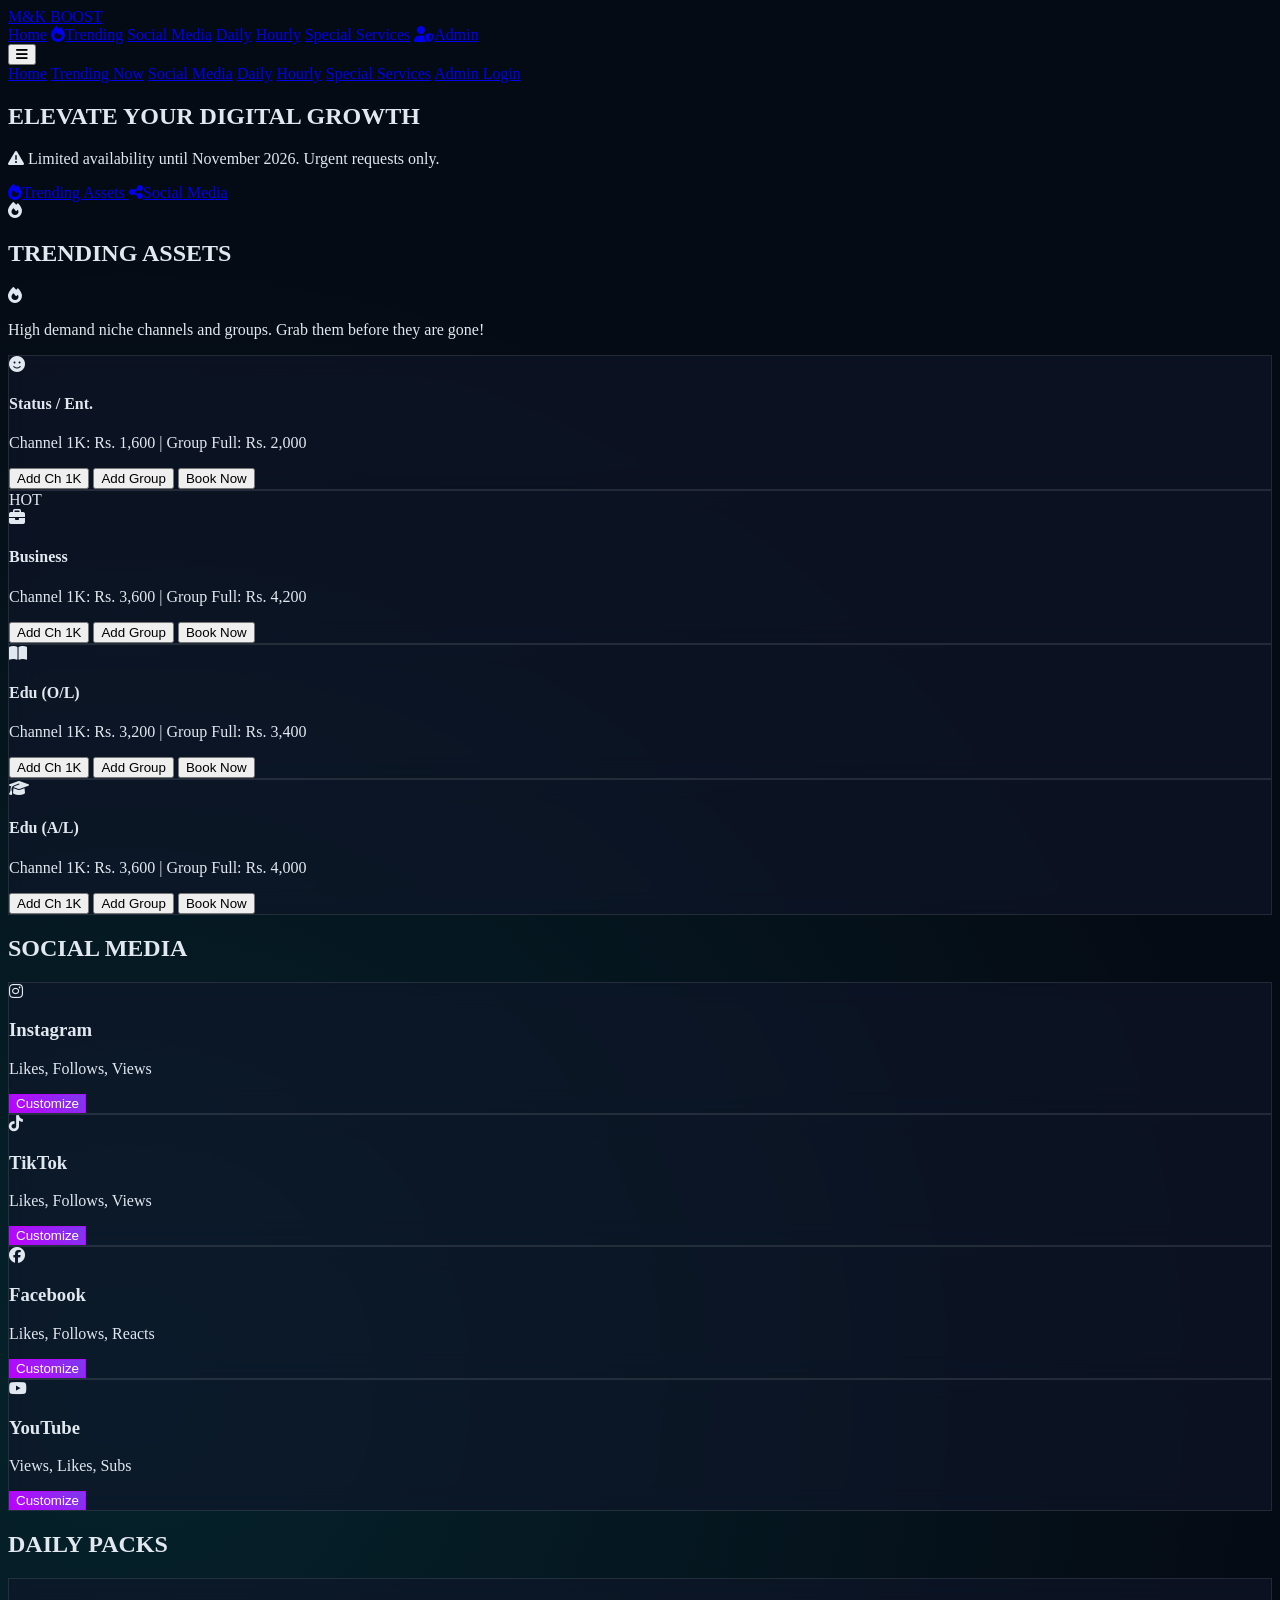
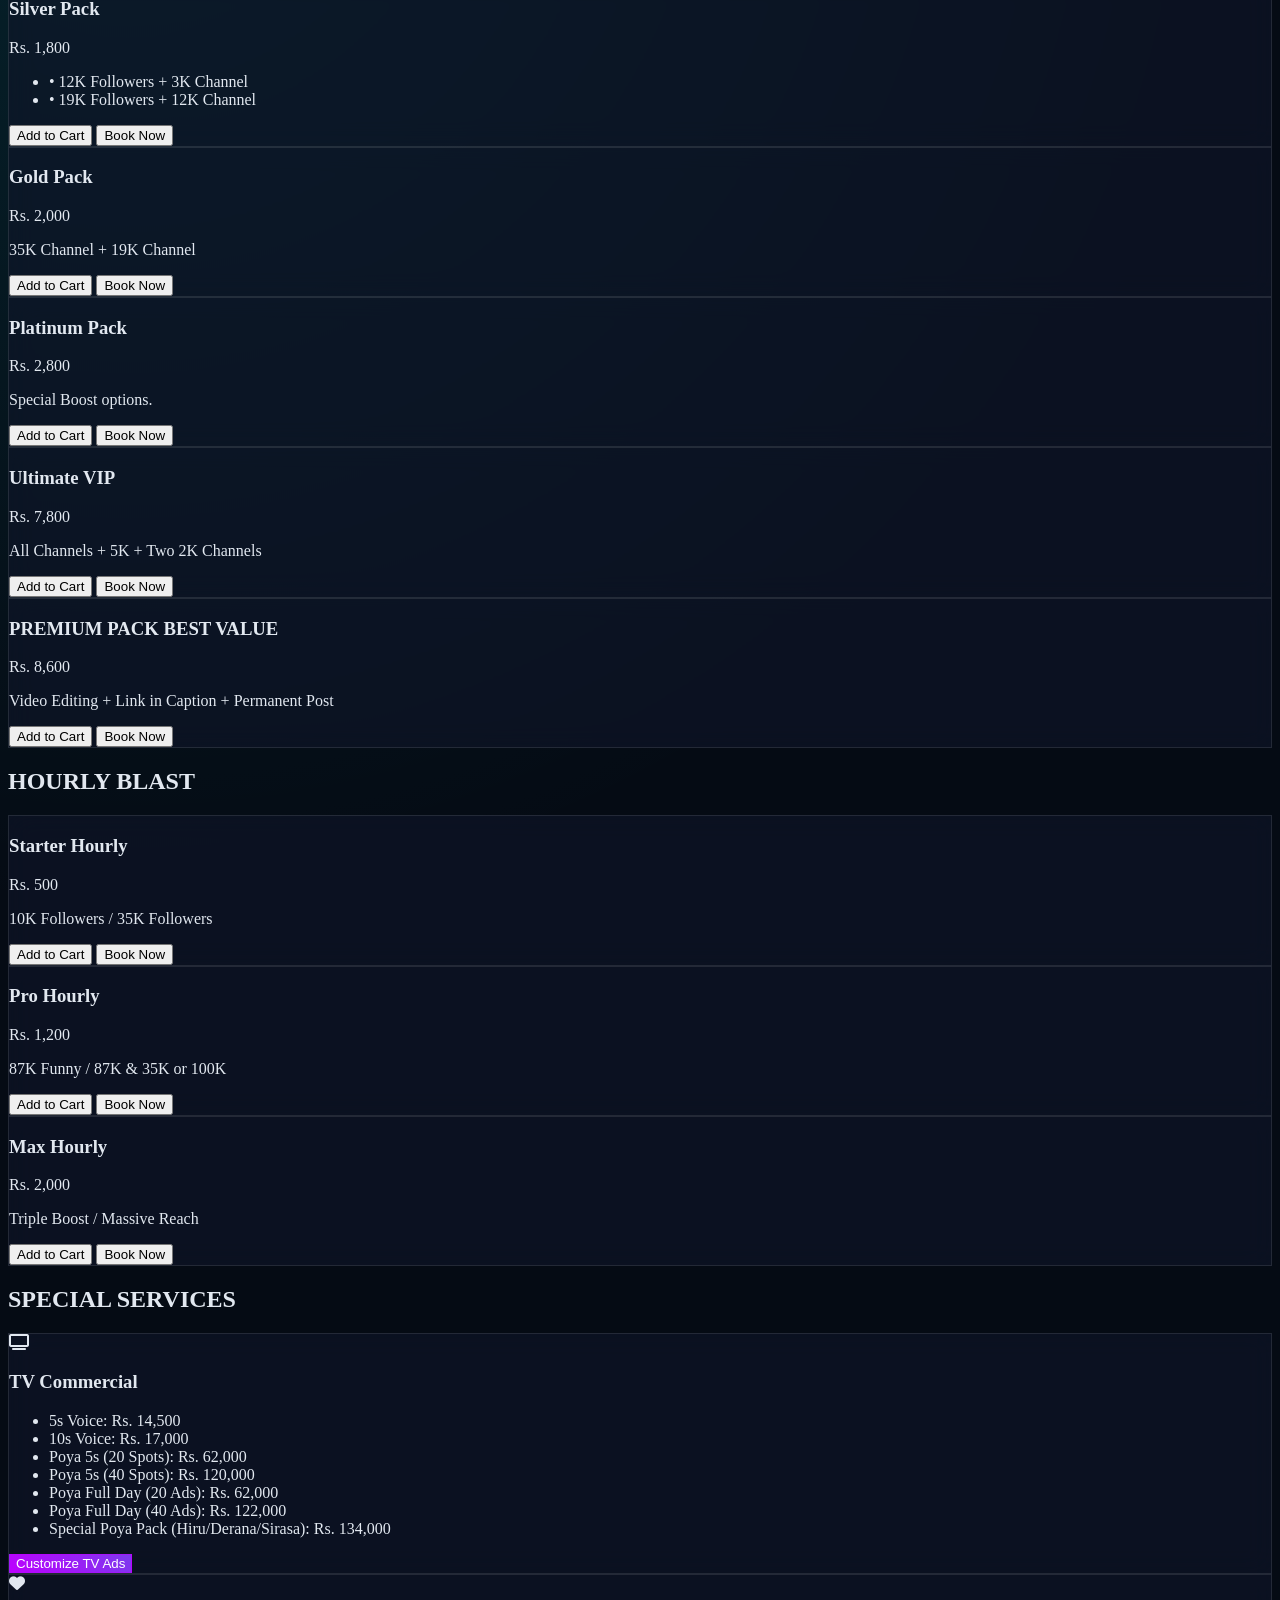
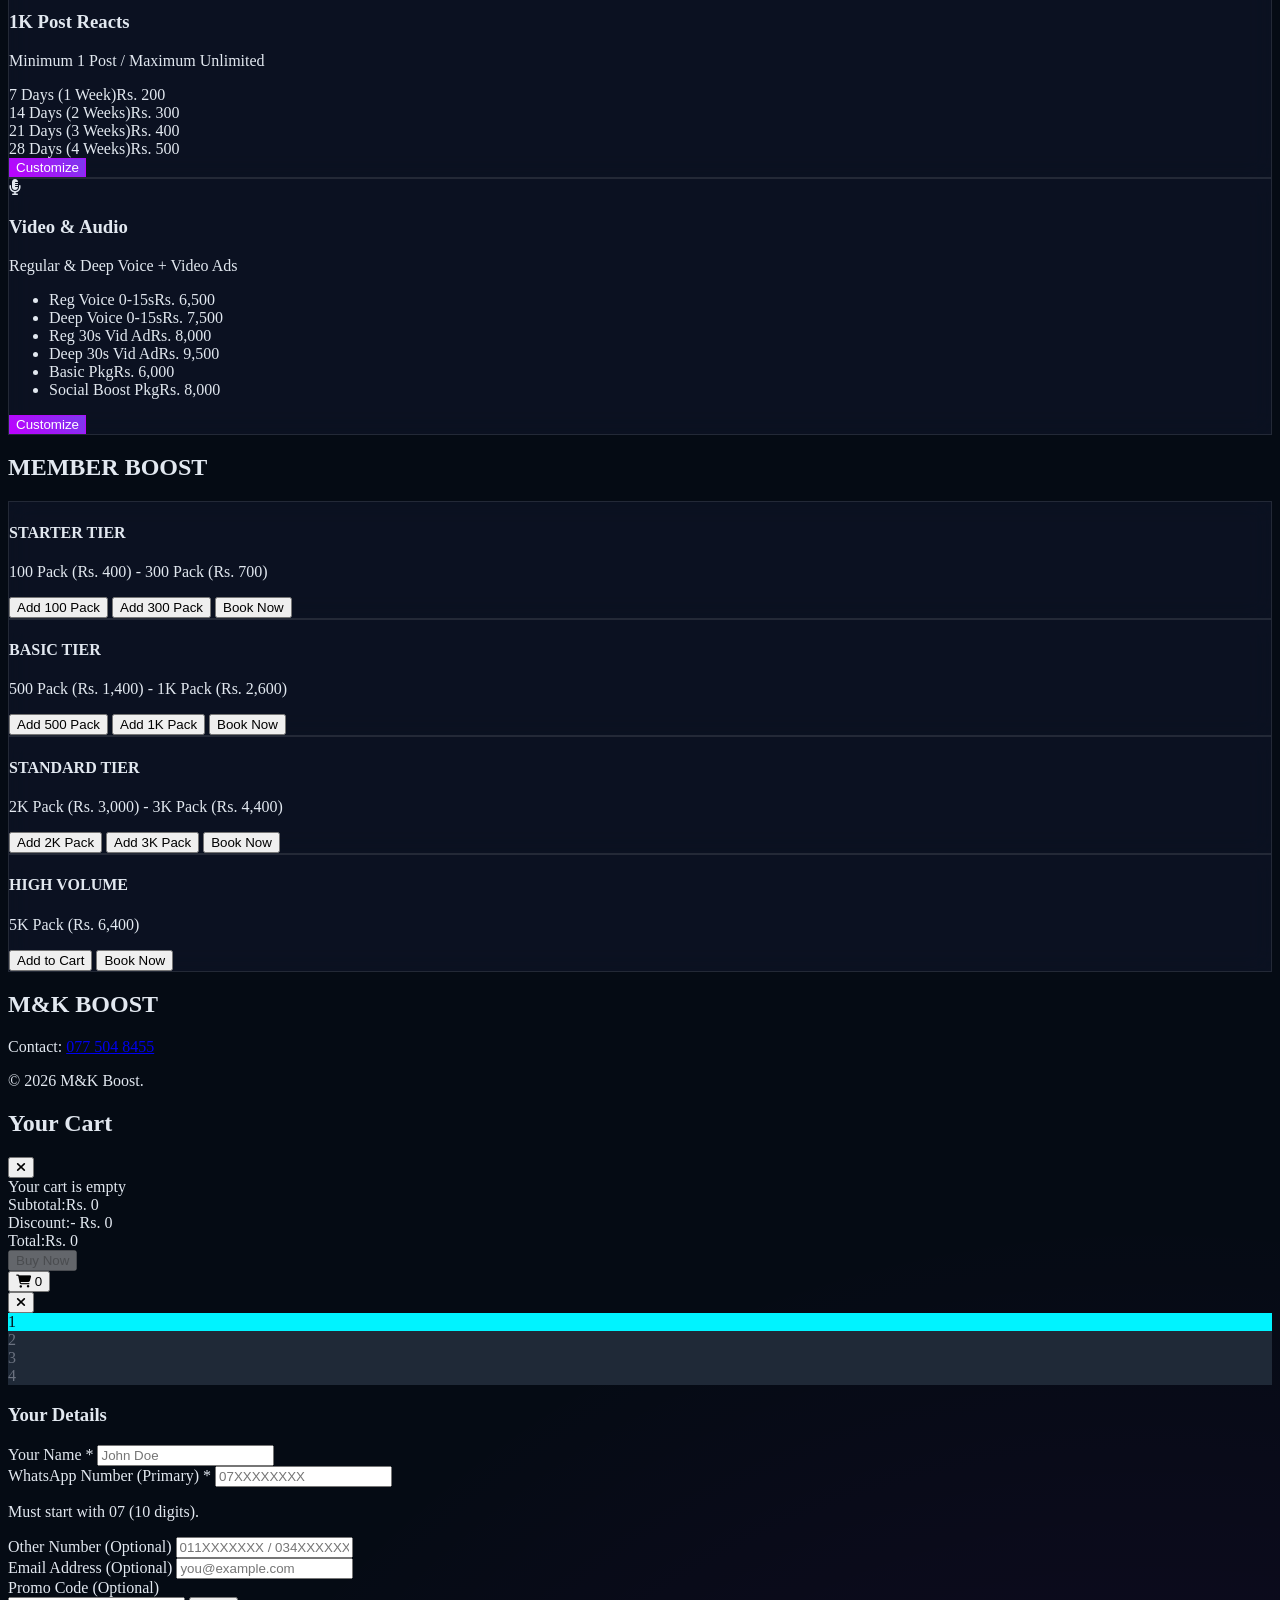
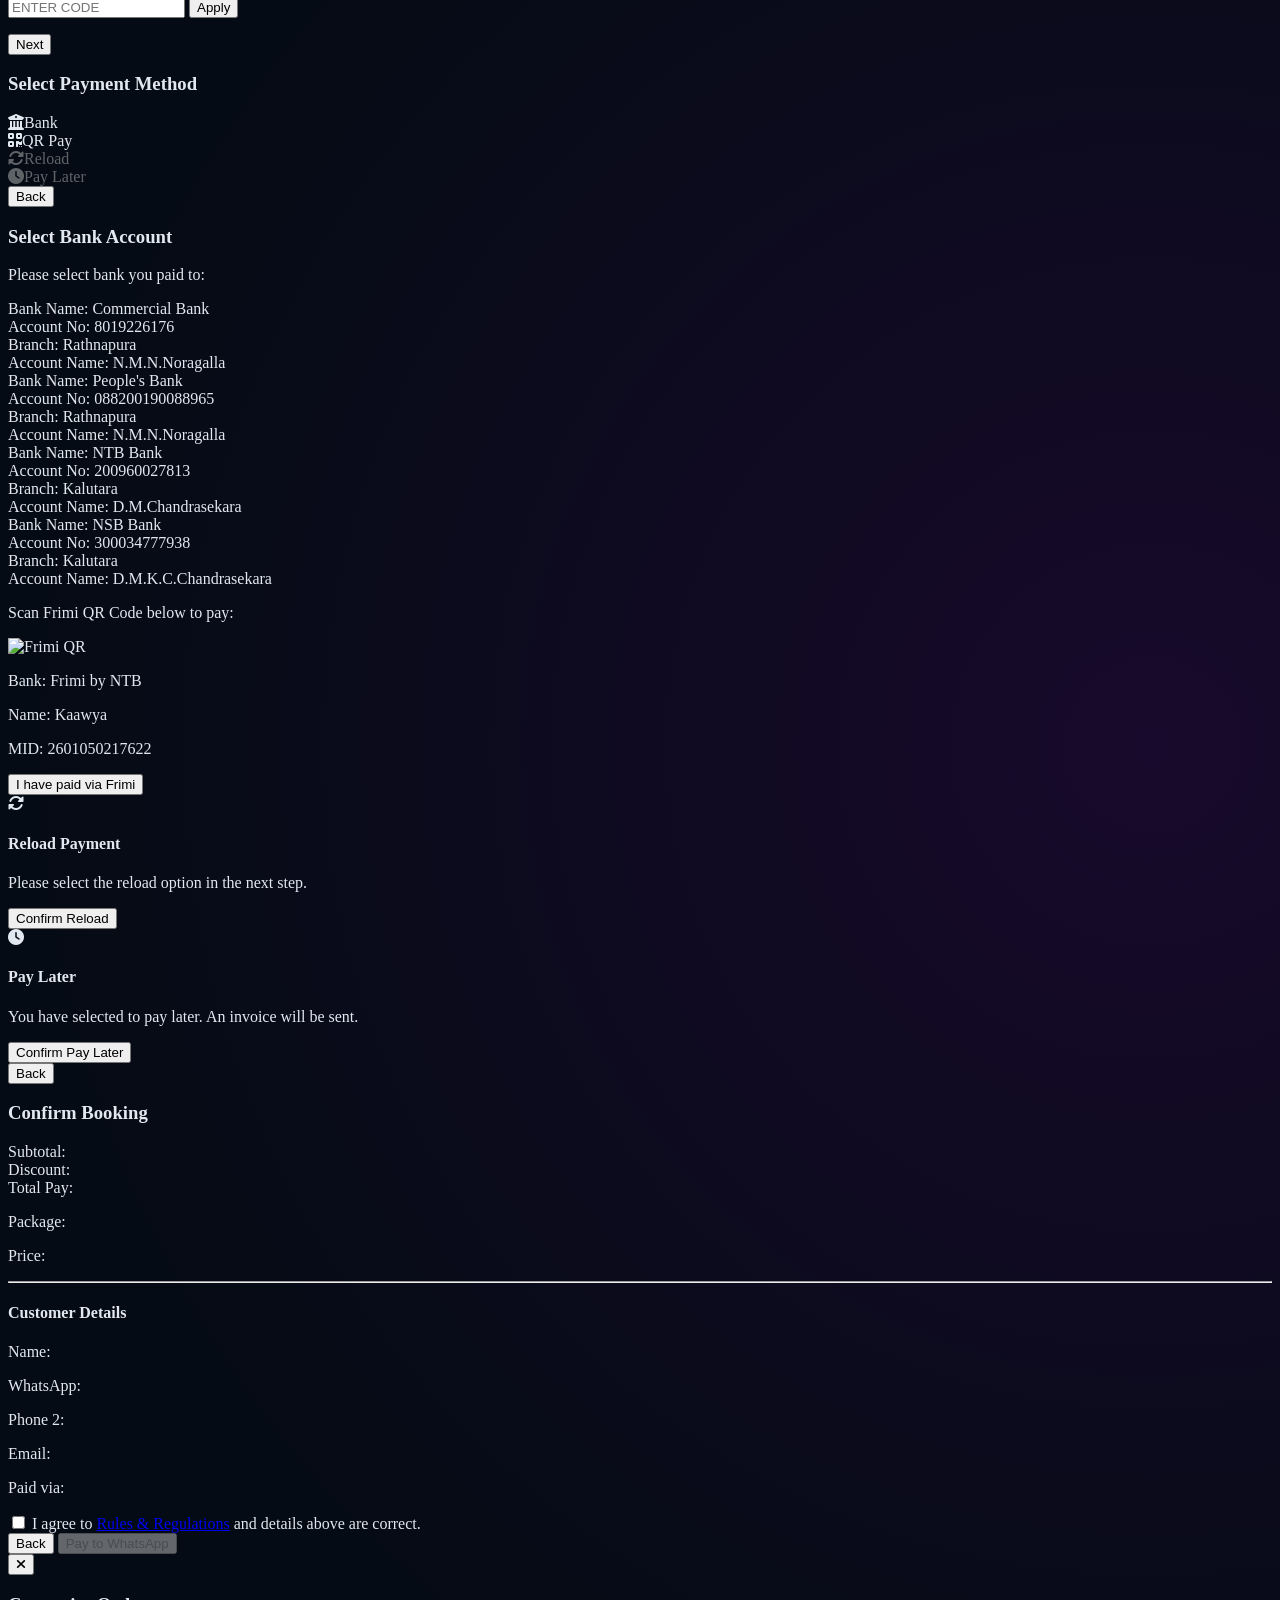
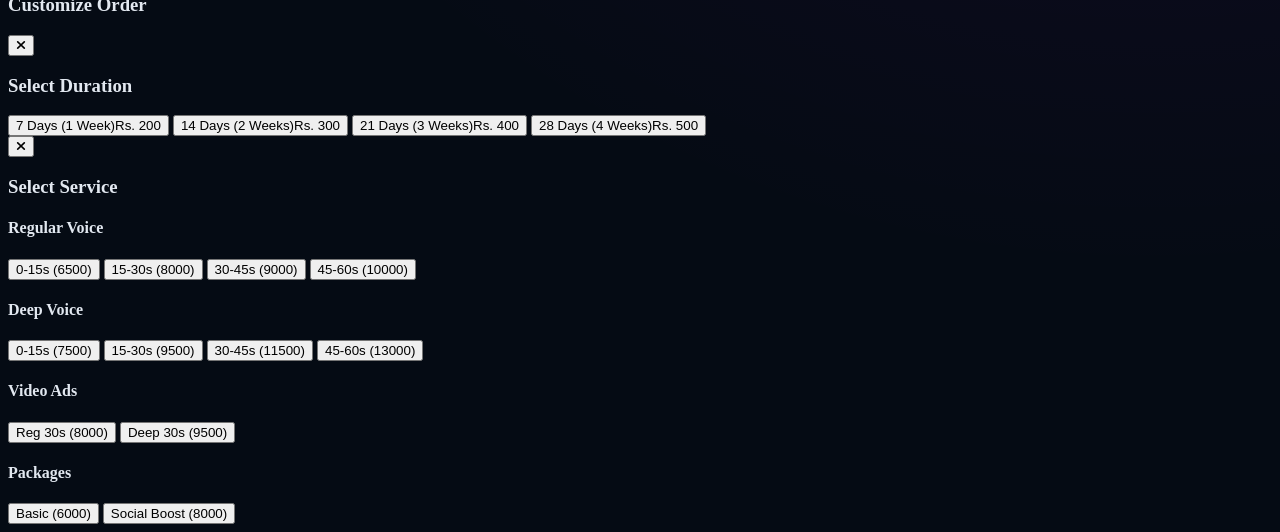
==== index.html @ 4dfb5ca2 "Update index.html" ====
<!DOCTYPE html>
<html lang="en" class="scroll-smooth">
<head>
    <meta charset="UTF-8">
    <meta name="viewport" content="width=device-width, initial-scale=1.0">
    <title>M&K Boost | Premium Social Media Promotion</title>
    
    <!-- Google Fonts -->
    <link rel="preconnect" href="https://fonts.googleapis.com">
    <link rel="preconnect" href="https://fonts.gstatic.com" crossorigin>
    <link href="https://fonts.googleapis.com/css2?family=Inter:wght@300;400;600;700&family=Orbitron:wght@500;700;900&display=swap" rel="stylesheet">
    
    <!-- FontAwesome -->
    <link rel="stylesheet" href="https://cdnjs.cloudflare.com/ajax/libs/font-awesome/6.4.0/css/all.min.css">

    <!-- Tailwind CSS -->
    <script src="https://cdn.tailwindcss.com"></script>
    
    <!-- Tailwind Config -->
    <script>
        tailwind.config = {
            theme: {
                extend: {
                    colors: {
                        cyber: {
                            dark: '#050b14',    
                            card: '#0f172a',    
                            blue: '#00f3ff',    
                            gold: '#ffd700',    
                            purple: '#bd00ff'   
                        }
                    },
                    fontFamily: {
                        sans: ['Inter', 'sans-serif'],
                        display: ['Orbitron', 'sans-serif'],
                    },
                    boxShadow: {
                        'neon-blue': '0 0 10px rgba(0, 243, 255, 0.5), 0 0 20px rgba(0, 243, 255, 0.3)',
                        'neon-gold': '0 0 10px rgba(255, 215, 0, 0.5), 0 0 20px rgba(255, 215, 0, 0.3)',
                    },
                }
            }
        }
    </script>

    <style>
        body {
            background-color: #050b14;
            background-image: radial-gradient(circle at 10% 20%, rgba(0, 243, 255, 0.1) 0%, transparent 20%),
                              radial-gradient(circle at 90% 80%, rgba(189, 0, 255, 0.1) 0%, transparent 20%);
            color: #e2e8f0;
        }
        .glass-card {
            background: rgba(15, 23, 42, 0.6);
            backdrop-filter: blur(12px);
            border: 1px solid rgba(255, 255, 255, 0.1);
            transition: all 0.3s ease;
        }
        .glass-card:hover {
            border-color: #00f3ff;
            box-shadow: 0 0 20px rgba(0, 243, 255, 0.2);
            transform: translateY(-5px);
        }
        
        /* Cart Sidebar Transition */
        .cart-sidebar {
            transition: transform 0.3s ease-in-out;
        }

        /* Payment Selection */
        .payment-method {
            transition: all 0.2s;
        }
        .payment-method.disabled {
            opacity: 0.4;
            cursor: not-allowed;
            filter: grayscale(1);
        }
        .payment-method.selected {
            border-color: #00f3ff;
            background-color: rgba(0, 243, 255, 0.1);
            box-shadow: 0 0 10px rgba(0, 243, 255, 0.3);
        }

        /* Bank Selection Card */
        .bank-card {
            transition: all 0.2s;
            cursor: pointer;
        }
        .bank-card:hover {
            transform: translateY(-2px);
            border-color: rgba(0, 243, 255, 0.5);
        }
        .bank-card.selected {
            border-color: #00f3ff !important;
            background-color: rgba(0, 243, 255, 0.1);
            box-shadow: 0 0 15px rgba(0, 243, 255, 0.2);
            transform: scale(1.02);
        }

        /* Toast Notification */
        #toast {
            visibility: hidden;
            min-width: 250px;
            color: white;
            text-align: center;
            border-radius: 8px;
            padding: 16px;
            position: fixed;
            z-index: 100;
            bottom: 30px;
            left: 50%;
            transform: translateX(-50%);
            box-shadow: 0 4px 12px rgba(0,0,0,0.5);
            opacity: 0;
            transition: opacity 0.3s, bottom 0.3s;
            background-color: #10B981; /* Default Green */
        }
        #toast.error {
            background-color: #EF4444; /* Red */
        }
        #toast.show {
            visibility: visible;
            opacity: 1;
            bottom: 50px;
        }

        /* Step Indicators */
        .step-active { 
            background-color: #00f3ff !important; 
            color: #050b14 !important; 
            border-color: #00f3ff !important;
        }
        .step-inactive { 
            background-color: #1f2937 !important; 
            color: #6b7280 !important; 
            border-color: #374151 !important;
            pointer-events: none; 
        }
        .step-completed { 
            background-color: #10B981 !important; 
            color: white !important; 
            border-color: #10B981 !important;
        }

        /* Custom Scrollbar for Modal */
        .modal-scroll-area::-webkit-scrollbar {
            width: 6px;
        }
        .modal-scroll-area::-webkit-scrollbar-track {
            background: #0f172a; 
        }
        .modal-scroll-area::-webkit-scrollbar-thumb {
            background: #00f3ff; 
            border-radius: 3px;
        }

        /* Customize Buttons */
        .btn-custom {
            background: linear-gradient(45deg, #bd00ff, #7c3aed);
            color: white;
            border: 1px solid rgba(189, 0, 255, 0.5);
        }
        .btn-custom:hover {
            background: linear-gradient(45deg, #d946ef, #8b5cf6);
            box-shadow: 0 0 15px rgba(189, 0, 255, 0.4);
        }

        /* Option Selection within Modals */
        .select-option-btn {
            transition: all 0.2s;
            border: 1px solid #374151;
        }
        .select-option-btn.selected {
            background-color: rgba(0, 243, 255, 0.1);
            border-color: #00f3ff;
            color: #00f3ff;
        }
    </style>
</head>
<body class="antialiased overflow-x-hidden">

    <!-- Navigation -->
    <nav class="fixed w-full z-40 bg-cyber-dark/90 backdrop-blur-md border-b border-white/10">
        <div class="max-w-7xl mx-auto px-4 sm:px-6 lg:px-8">
            <div class="flex items-center justify-between h-20">
                <div class="flex-shrink-0">
                    <a href="#" class="font-display font-bold text-2xl tracking-wider text-white">
                        M&K <span class="text-cyber-blue">BOOST</span>
                    </a>
                </div>
                <div class="hidden md:block">
                    <div class="ml-10 flex items-baseline space-x-8">
                        <a href="#home" class="text-gray-300 hover:text-cyber-blue px-3 py-2">Home</a>
                        <a href="#trending" class="text-cyber-gold hover:text-white px-3 py-2 font-bold"><i class="fas fa-fire mr-1"></i>Trending</a>
                        <a href="#social-media" class="text-gray-300 hover:text-cyber-blue px-3 py-2">Social Media</a>
                        <a href="#daily" class="text-gray-300 hover:text-cyber-blue px-3 py-2">Daily</a>
                        <a href="#hourly" class="text-gray-300 hover:text-cyber-blue px-3 py-2">Hourly</a>
                        <a href="#special" class="text-gray-300 hover:text-cyber-blue px-3 py-2">Special Services</a>
                        
                        <!-- Admin Link -->
                        <a href="admin.html" class="bg-gray-700 text-white px-4 py-2 rounded-md font-bold hover:bg-gray-600 transition-all"><i class="fas fa-user-shield mr-2"></i>Admin</a>
                    </div>
                </div>
                <div class="-mr-2 flex md:hidden">
                    <button id="mobile-menu-btn" class="text-gray-400 hover:text-white p-2">
                        <i class="fas fa-bars text-xl"></i>
                    </button>
                </div>
            </div>
        </div>
        <!-- Mobile Menu -->
        <div id="mobile-menu" class="hidden md:hidden bg-cyber-card border-b border-gray-700 p-4">
            <a href="#home" class="block py-2 text-gray-300">Home</a>
            <a href="#trending" class="block py-2 text-cyber-gold font-bold">Trending Now</a>
            <a href="#social-media" class="block py-2 text-gray-300">Social Media</a>
            <a href="#daily" class="block py-2 text-gray-300">Daily</a>
            <a href="#hourly" class="block py-2 text-gray-300">Hourly</a>
            <a href="#special" class="block py-2 text-gray-300">Special Services</a>
            <a href="admin.html" class="block py-2 text-white font-bold">Admin Login</a>
        </div>
    </nav>

    <!-- Hero Section -->
    <section id="home" class="relative pt-32 pb-20 lg:pt-48 lg:pb-32 text-center">
        <div class="max-w-4xl mx-auto px-4">
            <h1 class="text-5xl md:text-7xl font-display font-black text-white mb-6">
                ELEVATE YOUR <span class="text-gradient">DIGITAL GROWTH</span>
            </h1>
            <div class="bg-red-900/20 border-l-4 border-red-500 p-4 rounded-r-lg mb-10 text-left max-w-2xl mx-auto">
                <p class="text-red-300 font-medium">
                    <i class="fas fa-exclamation-triangle mr-2"></i>
                    Limited availability until November 2026. Urgent requests only.
                </p>
            </div>
            <div class="flex flex-col sm:flex-row justify-center gap-4">
                <a href="#trending" class="inline-block px-8 py-4 bg-cyber-gold text-cyber-dark font-bold rounded-lg hover:bg-white transition-all shadow-neon-gold">
                    <i class="fas fa-fire mr-2"></i>Trending Assets
                </a>
                <a href="#social-media" class="inline-block px-8 py-4 bg-purple-600 text-white font-bold rounded-lg hover:bg-purple-500 transition-all shadow-lg shadow-purple-500/40">
                    <i class="fas fa-share-alt mr-2"></i>Social Media
                </a>
            </div>
        </div>
    </section>

    <!-- TRENDING: NICHE ASSETS -->
    <section id="trending" class="py-20 bg-gradient-to-b from-cyber-dark to-[#0a101f] border-y border-cyber-gold/20">
        <div class="max-w-7xl mx-auto px-4">
            <div class="flex items-center justify-center gap-3 mb-10">
                <i class="fas fa-fire text-cyber-gold text-3xl animate-pulse"></i>
                <h2 class="text-4xl font-display font-bold text-center text-white">TRENDING <span class="text-cyber-gold">ASSETS</span></h2>
                <i class="fas fa-fire text-cyber-gold text-3xl animate-pulse"></i>
            </div>
            <p class="text-center text-gray-400 mb-12 max-w-2xl mx-auto">High demand niche channels and groups. Grab them before they are gone!</p>
            
            <div class="grid grid-cols-1 md:grid-cols-2 lg:grid-cols-4 gap-6">
                <!-- Status -->
                <div class="glass-card p-6 rounded-xl border-t-2 border-pink-500">
                    <div class="flex items-center gap-3 mb-4"><i class="fas fa-smile text-pink-500 text-xl"></i> <h4 class="font-bold text-white">Status / Ent.</h4></div>
                    <p class="text-xs text-gray-400 mb-4">Channel 1K: Rs. 1,600 | Group Full: Rs. 2,000</p>
                    <div class="flex flex-col gap-2">
                        <button onclick="addToCart('Niche Asset: Status Ch 1K', 1600)" class="py-2 border border-gray-600 rounded text-xs hover:bg-white/5 transition">Add Ch 1K</button>
                        <button onclick="addToCart('Niche Asset: Status Group', 2000)" class="py-2 border border-gray-600 rounded text-xs hover:bg-white/5 transition">Add Group</button>
                        <button onclick="openSingleBooking('Niche Asset: Status/Ent', 3600)" class="py-2 bg-pink-600 text-white text-xs font-bold rounded hover:bg-pink-500 transition shadow-lg shadow-pink-500/20">Book Now</button>
                    </div>
                </div>
                <!-- Business -->
                <div class="glass-card p-6 rounded-xl border-t-2 border-cyber-gold relative overflow-hidden">
                    <div class="absolute top-0 right-0 bg-cyber-gold text-cyber-dark text-[10px] font-bold px-2 py-1 rounded-bl">HOT</div>
                    <div class="flex items-center gap-3 mb-4"><i class="fas fa-briefcase text-cyber-gold text-xl"></i> <h4 class="font-bold text-white">Business</h4></div>
                    <p class="text-xs text-gray-400 mb-4">Channel 1K: Rs. 3,600 | Group Full: Rs. 4,200</p>
                    <div class="flex flex-col gap-2">
                        <button onclick="addToCart('Niche Asset: Biz Ch 1K', 3600)" class="py-2 border border-gray-600 rounded text-xs hover:bg-white/5 transition">Add Ch 1K</button>
                        <button onclick="addToCart('Niche Asset: Biz Group', 4200)" class="py-2 border border-gray-600 rounded text-xs hover:bg-white/5 transition">Add Group</button>
                        <button onclick="openSingleBooking('Niche Asset: Business', 8000)" class="py-2 bg-cyber-gold text-cyber-dark text-xs font-bold rounded hover:bg-white transition shadow-neon-gold">Book Now</button>
                    </div>
                </div>
                <!-- Education O/L -->
                <div class="glass-card p-6 rounded-xl border-t-2 border-blue-500">
                    <div class="flex items-center gap-3 mb-4"><i class="fas fa-book-open text-blue-500 text-xl"></i> <h4 class="font-bold text-white">Edu (O/L)</h4></div>
                    <p class="text-xs text-gray-400 mb-4">Channel 1K: Rs. 3,200 | Group Full: Rs. 3,400</p>
                    <div class="flex flex-col gap-2">
                        <button onclick="addToCart('Niche Asset: Edu O/L Ch', 3200)" class="py-2 border border-gray-600 rounded text-xs hover:bg-white/5 transition">Add Ch 1K</button>
                        <button onclick="addToCart('Niche Asset: Edu O/L Grp', 3400)" class="py-2 border border-gray-600 rounded text-xs hover:bg-white/5 transition">Add Group</button>
                        <button onclick="openSingleBooking('Niche Asset: Edu O/L', 6800)" class="py-2 bg-blue-600 text-white text-xs font-bold rounded hover:bg-blue-500 transition shadow-lg shadow-blue-500/20">Book Now</button>
                    </div>
                </div>
                 <!-- Education A/L -->
                 <div class="glass-card p-6 rounded-xl border-t-2 border-indigo-500">
                    <div class="flex items-center gap-3 mb-4"><i class="fas fa-graduation-cap text-indigo-500 text-xl"></i> <h4 class="font-bold text-white">Edu (A/L)</h4></div>
                    <p class="text-xs text-gray-400 mb-4">Channel 1K: Rs. 3,600 | Group Full: Rs. 4,000</p>
                    <div class="flex flex-col gap-2">
                        <button onclick="addToCart('Niche Asset: Edu A/L Ch', 3600)" class="py-2 border border-gray-600 rounded text-xs hover:bg-white/5 transition">Add Ch 1K</button>
                        <button onclick="addToCart('Niche Asset: Edu A/L Grp', 4000)" class="py-2 border border-gray-600 rounded text-xs hover:bg-white/5 transition">Add Group</button>
                        <button onclick="openSingleBooking('Niche Asset: Edu A/L', 7800)" class="py-2 bg-indigo-600 text-white text-xs font-bold rounded hover:bg-indigo-500 transition shadow-lg shadow-indigo-500/20">Book Now</button>
                    </div>
                </div>
            </div>
        </div>
    </section>

    <!-- SOCIAL MEDIA PACKAGES -->
    <section id="social-media" class="py-20 bg-cyber-dark border-t border-gray-800">
        <div class="max-w-7xl mx-auto px-4">
            <h2 class="text-4xl font-display font-bold text-center mb-12"><span class="text-cyber-blue">SOCIAL</span> MEDIA</h2>
            
            <div class="grid grid-cols-1 md:grid-cols-2 lg:grid-cols-4 gap-6">
                <!-- Instagram -->
                <div class="glass-card p-6 rounded-xl border-t-2 border-pink-600 flex flex-col items-center">
                    <i class="fab fa-instagram text-4xl text-pink-500 mb-4"></i>
                    <h3 class="text-xl font-bold text-white mb-2">Instagram</h3>
                    <p class="text-gray-400 text-sm text-center mb-6">Likes, Follows, Views</p>
                    <button onclick="openSocialModal('instagram')" class="btn-custom w-full py-3 rounded font-bold transition shadow-lg">Customize</button>
                </div>

                <!-- TikTok -->
                <div class="glass-card p-6 rounded-xl border-t-2 border-white flex flex-col items-center">
                    <i class="fab fa-tiktok text-4xl text-white mb-4"></i>
                    <h3 class="text-xl font-bold text-white mb-2">TikTok</h3>
                    <p class="text-gray-400 text-sm text-center mb-6">Likes, Follows, Views</p>
                    <button onclick="openSocialModal('tiktok')" class="btn-custom w-full py-3 rounded font-bold transition shadow-lg">Customize</button>
                </div>

                <!-- Facebook -->
                <div class="glass-card p-6 rounded-xl border-t-2 border-blue-600 flex flex-col items-center">
                    <i class="fab fa-facebook text-4xl text-blue-600 mb-4"></i>
                    <h3 class="text-xl font-bold text-white mb-2">Facebook</h3>
                    <p class="text-gray-400 text-sm text-center mb-6">Likes, Follows, Reacts</p>
                    <button onclick="openSocialModal('facebook')" class="btn-custom w-full py-3 rounded font-bold transition shadow-lg">Customize</button>
                </div>

                <!-- YouTube -->
                <div class="glass-card p-6 rounded-xl border-t-2 border-red-600 flex flex-col items-center">
                    <i class="fab fa-youtube text-4xl text-red-600 mb-4"></i>
                    <h3 class="text-xl font-bold text-white mb-2">YouTube</h3>
                    <p class="text-gray-400 text-sm text-center mb-6">Views, Likes, Subs</p>
                    <button onclick="openSocialModal('youtube')" class="btn-custom w-full py-3 rounded font-bold transition shadow-lg">Customize</button>
                </div>
            </div>
        </div>
    </section>

    <!-- SECTION A: DAILY PROMO PACKS -->
    <section id="daily" class="py-20 bg-gradient-to-b from-cyber-dark to-[#0a101f]">
        <div class="max-w-7xl mx-auto px-4">
            <h2 class="text-4xl font-display font-bold text-center mb-12"><span class="text-cyber-blue">DAILY</span> PACKS</h2>
            <div class="grid grid-cols-1 md:grid-cols-2 lg:grid-cols-3 gap-8">
                <!-- Silver -->
                <div class="glass-card p-8 rounded-xl">
                    <h3 class="text-xl font-bold text-gray-300">Silver Pack</h3>
                    <p class="text-gray-500 mb-6">Rs. 1,800 </p>
                    <ul class="text-sm text-gray-400 mb-8 space-y-2">
                        <li>• 12K Followers + 3K Channel </li>
                        <li>• 19K Followers + 12K Channel </li>
                    </ul>
                    <div class="flex gap-3">
                        <button onclick="addToCart('Silver Pack (34K)', 1800)" class="flex-1 py-3 border border-gray-600 text-gray-300 rounded hover:bg-white/5 transition">Add to Cart</button>
                        <button onclick="openSingleBooking('Silver Pack', 1800)" class="flex-1 py-3 bg-cyber-blue text-cyber-dark font-bold rounded hover:bg-white transition shadow-neon-blue">Book Now</button>
                    </div>
                </div>
                <!-- Gold -->
                <div class="glass-card p-8 rounded-xl border-t-4 border-cyber-gold relative">
                    <h3 class="text-xl font-bold text-cyber-gold">Gold Pack</h3>
                    <p class="text-gray-500 mb-6">Rs. 2,000</p>
                    <p class="text-sm text-gray-300 mb-8">35K Channel + 19K Channel</p>
                    <div class="flex gap-3">
                        <button onclick="addToCart('Gold Pack', 2000)" class="flex-1 py-3 border border-gray-600 text-gray-300 rounded hover:bg-white/5 transition">Add to Cart</button>
                        <button onclick="openSingleBooking('Gold Pack', 2000)" class="flex-1 py-3 bg-cyber-gold text-cyber-dark font-bold rounded hover:bg-white transition shadow-neon-gold">Book Now</button>
                    </div>
                </div>
                <!-- Platinum -->
                <div class="glass-card p-8 rounded-xl">
                    <h3 class="text-xl font-bold text-cyber-blue">Platinum Pack</h3>
                    <p class="text-gray-500 mb-6">Rs. 2,800</p>
                    <p class="text-sm text-gray-400 mb-8">Special Boost options.</p>
                    <div class="flex gap-3">
                        <button onclick="addToCart('Platinum Pack', 2800)" class="flex-1 py-3 border border-gray-600 text-gray-300 rounded hover:bg-white/5 transition">Add to Cart</button>
                        <button onclick="openSingleBooking('Platinum Pack', 2800)" class="flex-1 py-3 bg-cyber-blue text-cyber-dark font-bold rounded hover:bg-white transition shadow-neon-blue">Book Now</button>
                    </div>
                </div>
                <!-- VIP -->
                <div class="glass-card p-8 rounded-xl md:col-span-1 lg:col-span-1 bg-purple-900/10 border-purple-500/30">
                    <h3 class="text-xl font-bold text-purple-400">Ultimate VIP</h3>
                    <p class="text-gray-500 mb-6">Rs. 7,800</p>
                    <p class="text-sm text-gray-300 mb-8">All Channels + 5K + Two 2K Channels</p>
                    <div class="flex gap-3">
                        <button onclick="addToCart('Ultimate VIP', 7500)" class="flex-1 py-3 border border-gray-600 text-gray-300 rounded hover:bg-white/5 transition">Add to Cart</button>
                        <button onclick="openSingleBooking('Ultimate VIP', 7800)" class="flex-1 py-3 bg-purple-600 text-white font-bold rounded hover:bg-purple-500 transition">Book Now</button>
                    </div>
                </div>
                <!-- Premium -->
                <div class="glass-card p-8 rounded-xl md:col-span-1 lg:col-span-2 border-2 border-cyber-blue shadow-neon-blue flex flex-col md:flex-row items-center justify-between gap-6">
                    <div>
                        <h3 class="text-2xl font-bold text-white">PREMIUM PACK <span class="bg-cyber-blue text-cyber-dark text-xs px-2 py-1 rounded ml-2">BEST VALUE</span></h3>
                        <p class="text-4xl font-display font-bold text-cyber-blue my-2">Rs. 8,600</p>
                        <p class="text-gray-400 text-sm">Video Editing + Link in Caption + Permanent Post</p>
                    </div>
                    <div class="flex gap-3 w-full md:w-auto">
                        <button onclick="addToCart('Premium Pack', 8300)" class="flex-1 md:flex-none px-6 py-3 border border-gray-600 text-gray-300 rounded hover:bg-white/5 transition">Add to Cart</button>
                        <button onclick="openSingleBooking('Premium Pack', 8600)" class="flex-1 md:flex-none px-6 py-3 bg-cyber-blue text-cyber-dark font-bold rounded hover:bg-white transition">Book Now</button>
                    </div>
                </div>
            </div>
        </div>
    </section>

    <!-- SECTION B: HOURLY BLAST -->
    <section id="hourly" class="py-20 bg-[#080f1e]">
        <div class="max-w-7xl mx-auto px-4">
            <h2 class="text-4xl font-display font-bold text-center mb-12"><span class="text-red-500">HOURLY</span> BLAST</h2>
            <div class="grid grid-cols-1 md:grid-cols-3 gap-8">
                <!-- Starter -->
                <div class="glass-card p-8 rounded-xl">
                    <h3 class="text-xl font-bold text-gray-300">Starter Hourly</h3>
                    <p class="text-gray-500 mb-6">Rs. 500</p>
                    <p class="text-sm text-gray-400 mb-8">10K Followers / 35K Followers</p>
                    <div class="flex gap-3">
                        <button onclick="addToCart('Starter Hourly', 300)" class="flex-1 py-2 border border-gray-600 text-gray-300 rounded hover:bg-white/5">Add to Cart</button>
                        <button onclick="openSingleBooking('Starter Hourly', 500)" class="flex-1 py-2 bg-red-600 text-white font-bold rounded hover:bg-red-500">Book Now</button>
                    </div>
                </div>
                <!-- Pro -->
                <div class="glass-card p-8 rounded-xl border-t-4 border-red-500 -translate-y-4">
                    <h3 class="text-xl font-bold text-red-400">Pro Hourly</h3>
                    <p class="text-gray-500 mb-6">Rs. 1,200</p>
                    <p class="text-sm text-gray-400 mb-8">87K Funny / 87K & 35K or 100K</p>
                    <div class="flex gap-3">
                        <button onclick="addToCart('Pro Hourly', 900)" class="flex-1 py-2 border border-gray-600 text-gray-300 rounded hover:bg-white/5">Add to Cart</button>
                        <button onclick="openSingleBooking('Pro Hourly', 1200)" class="flex-1 py-2 bg-red-600 text-white font-bold rounded hover:bg-red-500">Book Now</button>
                    </div>
                </div>
                <!-- Max -->
                <div class="glass-card p-8 rounded-xl">
                    <h3 class="text-xl font-bold text-red-500">Max Hourly</h3>
                    <p class="text-gray-500 mb-6">Rs. 2,000</p>
                    <p class="text-sm text-gray-400 mb-8">Triple Boost / Massive Reach</p>
                    <div class="flex gap-3">
                        <button onclick="addToCart('Max Hourly', 2000)" class="flex-1 py-2 border border-gray-600 text-gray-300 rounded hover:bg-white/5">Add to Cart</button>
                        <button onclick="openSingleBooking('Max Hourly', 2000)" class="flex-1 py-2 bg-red-600 text-white font-bold rounded hover:bg-red-500">Book Now</button>
                    </div>
                </div>
            </div>
        </div>
    </section>

    <!-- SECTION C: SPECIAL SERVICES -->
    <section id="special" class="py-20 bg-cyber-dark">
        <div class="max-w-7xl mx-auto px-4">
            <h2 class="text-4xl font-display font-bold text-center mb-12">SPECIAL <span class="text-purple-400">SERVICES</span></h2>
            <div class="grid grid-cols-1 md:grid-cols-2 lg:grid-cols-3 gap-8">
                
                <!-- 1. TV Commercial -->
                <div class="glass-card p-6 rounded-xl border border-purple-500/30 relative overflow-hidden">
                    <div class="flex items-center gap-3 mb-4">
                        <i class="fas fa-tv text-purple-400 text-2xl"></i>
                        <h3 class="text-xl font-bold text-white">TV Commercial</h3>
                    </div>
                    <ul class="text-sm text-gray-400 space-y-2 mb-6 max-h-60 overflow-y-auto pr-2">
                        <li class="border-b border-gray-700 pb-1"><span class="text-purple-400">5s Voice:</span> Rs. 14,500</li>
                        <li class="border-b border-gray-700 pb-1"><span class="text-purple-400">10s Voice:</span> Rs. 17,000</li>
                        <li class="border-b border-gray-700 pb-1"><span class="text-purple-400">Poya 5s (20 Spots):</span> Rs. 62,000</li>
                        <li class="border-b border-gray-700 pb-1"><span class="text-purple-400">Poya 5s (40 Spots):</span> Rs. 120,000</li>
                        <li class="border-b border-gray-700 pb-1"><span class="text-purple-400">Poya Full Day (20 Ads):</span> Rs. 62,000</li>
                        <li class="border-b border-gray-700 pb-1"><span class="text-purple-400">Poya Full Day (40 Ads):</span> Rs. 122,000</li>
                        <li class="text-yellow-400"><span class="font-bold">Special Poya Pack (Hiru/Derana/Sirasa):</span> Rs. 134,000</li>
                    </ul>
                    <button onclick="sendTVReferral()" class="btn-custom w-full py-3 rounded font-bold transition shadow-lg">Customize TV Ads</button>
                </div>

                <!-- 2. 1K Reacts (Updated) -->
                <div class="glass-card p-6 rounded-xl border border-blue-500/30">
                    <div class="flex items-center gap-3 mb-4">
                        <i class="fas fa-heart text-pink-500 text-2xl"></i>
                        <h3 class="text-xl font-bold text-white">1K Post Reacts</h3>
                    </div>
                    <p class="text-xs text-gray-400 mb-4">Minimum 1 Post / Maximum Unlimited</p>
                    <div class="flex flex-col gap-2 mb-6">
                        <div class="flex justify-between text-sm"><span class="text-gray-300">7 Days (1 Week)</span><span class="text-cyber-blue">Rs. 200</span></div>
                        <div class="flex justify-between text-sm"><span class="text-gray-300">14 Days (2 Weeks)</span><span class="text-cyber-blue">Rs. 300</span></div>
                        <div class="flex justify-between text-sm"><span class="text-gray-300">21 Days (3 Weeks)</span><span class="text-cyber-blue">Rs. 400</span></div>
                        <div class="flex justify-between text-sm"><span class="text-gray-300">28 Days (4 Weeks)</span><span class="text-cyber-blue">Rs. 500</span></div>
                    </div>
                    <button onclick="openReactionModal()" class="btn-custom w-full py-3 rounded font-bold transition shadow-lg">Customize</button>
                </div>

                <!-- 3. Video Edit & Audio Dubbing -->
                <div class="glass-card p-6 rounded-xl border border-cyan-500/30">
                    <div class="flex items-center gap-3 mb-4">
                        <i class="fas fa-microphone-alt text-cyan-400 text-2xl"></i>
                        <h3 class="text-xl font-bold text-white">Video & Audio</h3>
                    </div>
                    <p class="text-xs text-gray-400 mb-4">Regular & Deep Voice + Video Ads</p>
                    <ul class="text-sm text-gray-400 space-y-2 mb-6 max-h-40 overflow-y-auto">
                        <li class="flex justify-between"><span>Reg Voice 0-15s</span><span>Rs. 6,500</span></li>
                        <li class="flex justify-between"><span>Deep Voice 0-15s</span><span>Rs. 7,500</span></li>
                        <li class="flex justify-between"><span>Reg 30s Vid Ad</span><span>Rs. 8,000</span></li>
                        <li class="flex justify-between"><span>Deep 30s Vid Ad</span><span>Rs. 9,500</span></li>
                        <li class="border-t border-gray-700 pt-1 mt-1 flex justify-between font-bold text-white"><span>Basic Pkg</span><span>Rs. 6,000</span></li>
                        <li class="flex justify-between font-bold text-cyber-blue"><span>Social Boost Pkg</span><span>Rs. 8,000</span></li>
                    </ul>
                    <button onclick="openVideoModal()" class="btn-custom w-full py-3 rounded font-bold transition shadow-lg">Customize</button>
                </div>

            </div>
        </div>
    </section>

    <!-- SECTION D: MEMBER BOOST -->
    <section id="member" class="py-20 bg-[#080f1e]">
        <div class="max-w-7xl mx-auto px-4">
            <h2 class="text-4xl font-display font-bold text-center mb-12">MEMBER <span class="text-green-400">BOOST</span></h2>
            <div class="grid grid-cols-2 md:grid-cols-4 gap-6">
                 <div class="glass-card p-6 rounded-lg">
                    <h4 class="text-green-400 font-bold mb-4">STARTER TIER</h4>
                    <p class="text-sm mb-4">100 Pack (Rs. 400) - 300 Pack (Rs. 700)</p>
                    <div class="flex flex-col gap-2">
                        <button onclick="addToCart('Member Boost 100 Pack', 400)" class="py-2 border border-gray-600 rounded text-xs hover:bg-white/5">Add 100 Pack</button>
                        <button onclick="addToCart('Member Boost 300 Pack', 700)" class="py-2 border border-gray-600 rounded text-xs hover:bg-white/5">Add 300 Pack</button>
                        <button onclick="openSingleBooking('Member Boost Starter', 1200)" class="py-2 bg-green-600 text-white text-xs font-bold rounded hover:bg-green-500">Book Now</button>
                    </div>
                </div>
                 <div class="glass-card p-6 rounded-lg">
                    <h4 class="text-blue-400 font-bold mb-4">BASIC TIER</h4>
                    <p class="text-sm mb-4">500 Pack (Rs. 1,400) - 1K Pack (Rs. 2,600)</p>
                    <div class="flex flex-col gap-2">
                        <button onclick="addToCart('Member Boost 500 Pack', 1400)" class="py-2 border border-gray-600 rounded text-xs hover:bg-white/5">Add 500 Pack</button>
                        <button onclick="addToCart('Member Boost 1K Pack', 2600)" class="py-2 border border-gray-600 rounded text-xs hover:bg-white/5">Add 1K Pack</button>
                        <button onclick="openSingleBooking('Member Boost Basic', 4000)" class="py-2 bg-blue-600 text-white text-xs font-bold rounded hover:bg-blue-500">Book Now</button>
                    </div>
                </div>
                 <div class="glass-card p-6 rounded-lg">
                    <h4 class="text-purple-400 font-bold mb-4">STANDARD TIER</h4>
                    <p class="text-sm mb-4">2K Pack (Rs. 3,000) - 3K Pack (Rs. 4,400)</p>
                    <div class="flex flex-col gap-2">
                        <button onclick="addToCart('Member Boost 2K Pack', 3000)" class="py-2 border border-gray-600 rounded text-xs hover:bg-white/5">Add 2K Pack</button>
                        <button onclick="addToCart('Member Boost 3K Pack', 4400)" class="py-2 border border-gray-600 rounded text-xs hover:bg-white/5">Add 3K Pack</button>
                        <button onclick="openSingleBooking('Member Boost Standard', 7500)" class="py-2 bg-purple-600 text-white text-xs font-bold rounded hover:bg-purple-500">Book Now</button>
                    </div>
                </div>
                 <div class="glass-card p-6 rounded-lg border border-green-500/50">
                    <h4 class="text-white font-bold mb-4">HIGH VOLUME</h4>
                    <p class="text-sm mb-4">5K Pack (Rs. 6,400)</p>
                    <div class="flex flex-col gap-2">
                        <button onclick="addToCart('Member Boost 5K Pack', 6400)" class="py-2 border border-gray-600 rounded text-xs hover:bg-white/5">Add to Cart</button>
                        <button onclick="openSingleBooking('Member Boost 5K', 6400)" class="py-2 bg-green-500 text-white text-xs font-bold rounded hover:bg-green-400">Book Now</button>
                    </div>
                </div>
            </div>
        </div>
    </section>

    <!-- Footer -->
    <footer class="bg-black py-12 border-t border-gray-800 text-center">
        <h2 class="text-2xl font-display font-bold text-white mb-2">M&K <span class="text-cyber-blue">BOOST</span></h2>
        <p class="text-gray-500 mb-6">Contact: <a href="tel:0775048455" class="text-cyber-blue hover:underline">077 504 8455</a></p>
        <p class="text-gray-600 text-sm mt-8">&copy; 2026 M&K Boost.</p>
    </footer>

    <!-- ==================== CART SIDEBAR ==================== -->
    <div id="cart-sidebar" class="fixed inset-y-0 right-0 w-full md:w-96 bg-cyber-card border-l border-gray-700 shadow-2xl z-50 transform translate-x-full cart-sidebar">
        <div class="h-full flex flex-col">
            <div class="p-4 border-b border-gray-700 flex justify-between items-center bg-black/50">
                <h2 class="text-xl font-display font-bold text-white">Your Cart</h2>
                <button onclick="toggleCart()" class="text-gray-400 hover:text-white"><i class="fas fa-times text-xl"></i></button>
            </div>
            <div id="cart-items" class="flex-1 overflow-y-auto p-4 space-y-4"><div class="text-center text-gray-500 mt-10">Your cart is empty</div></div>
            <div class="p-4 border-t border-gray-700 bg-black/50">
                <div class="flex justify-between items-center mb-2 text-white"><span class="text-sm text-gray-400">Subtotal:</span><span id="cart-subtotal" class="text-lg font-bold">Rs. 0</span></div>
                <div class="flex justify-between items-center mb-2 text-white"><span class="text-sm text-gray-400">Discount:</span><span id="cart-discount" class="text-lg font-bold text-red-400">- Rs. 0</span></div>
                <div class="flex justify-between items-center mb-4 text-white"><span class="text-lg">Total:</span><span id="cart-total" class="text-2xl font-bold text-cyber-blue">Rs. 0</span></div>
                <button onclick="prepareCartCheckout()" id="checkout-btn" class="w-full bg-cyber-blue text-cyber-dark font-bold py-3 rounded hover:bg-white transition disabled:opacity-50 disabled:cursor-not-allowed" disabled>Buy Now</button>
            </div>
        </div>
    </div>
    <div id="cart-overlay" onclick="toggleCart()" class="fixed inset-0 bg-black/80 z-40 hidden"></div>
    <button onclick="toggleCart()" class="fixed bottom-6 right-6 z-30 bg-cyber-blue text-cyber-dark w-16 h-16 rounded-full shadow-neon-blue flex items-center justify-center hover:scale-110 transition-transform">
        <i class="fas fa-shopping-cart text-2xl"></i>
        <span id="cart-count" class="absolute -top-1 -right-1 bg-red-500 text-white text-xs font-bold w-6 h-6 rounded-full flex items-center justify-center hidden">0</span>
    </button>

    <!-- ==================== MAIN BOOKING MODAL ==================== -->
    <div id="bookingModal" class="fixed inset-0 z-50 hidden bg-black/85 backdrop-blur-sm flex items-center justify-center p-4">
        <div class="bg-cyber-card border border-gray-700 rounded-xl max-w-lg w-full shadow-2xl relative overflow-hidden flex flex-col max-h-[90vh]">
            <button onclick="closeModal()" class="absolute top-4 right-4 text-gray-400 hover:text-white z-10"><i class="fas fa-times text-xl"></i></button>
            
            <!-- Steps -->
            <div class="flex justify-between items-center p-6 border-b border-gray-700 shrink-0">
                <div id="step1-dot" class="step-indicator step-active w-8 h-8 rounded-full flex items-center justify-center text-sm font-bold border transition-all duration-300 cursor-pointer">1</div>
                <div class="h-1 bg-gray-700 flex-1 mx-2 rounded"><div id="progress-bar" class="h-full bg-cyber-blue w-0 transition-all duration-300"></div></div>
                <div id="step2-dot" class="step-indicator step-inactive w-8 h-8 rounded-full flex items-center justify-center text-sm font-bold border transition-all duration-300 cursor-pointer">2</div>
                <div class="h-1 bg-gray-700 flex-1 mx-2 rounded"></div>
                <div id="step3-dot" class="step-indicator step-inactive w-8 h-8 rounded-full flex items-center justify-center text-sm font-bold border transition-all duration-300 cursor-pointer">3</div>
                <div class="h-1 bg-gray-700 flex-1 mx-2 rounded"></div>
                <div id="step4-dot" class="step-indicator step-inactive w-8 h-8 rounded-full flex items-center justify-center text-sm font-bold border transition-all duration-300 cursor-pointer">4</div>
            </div>

            <div class="p-6 overflow-y-auto modal-scroll-area flex-1">
                <!-- STEP 1: User Details -->
                <div id="step1" class="step-content">
                    <h3 class="text-xl font-bold text-white mb-4">Your Details</h3>
                    <div class="space-y-4">
                        <div>
                            <label class="block text-gray-400 text-sm mb-1">Your Name *</label>
                            <input type="text" id="userName" class="w-full bg-gray-900 border border-gray-600 rounded p-3 text-white focus:border-cyber-blue outline-none" placeholder="John Doe">
                        </div>
                        <div>
                            <label class="block text-gray-400 text-sm mb-1">WhatsApp Number (Primary) *</label>
                            <input type="tel" id="userPhone" inputmode="numeric" class="w-full bg-gray-900 border border-gray-600 rounded p-3 text-white focus:border-cyber-blue outline-none" placeholder="07XXXXXXXX">
                            <p class="text-xs text-gray-500 mt-1">Must start with 07 (10 digits).</p>
                        </div>
                        <div>
                            <label class="block text-gray-400 text-sm mb-1">Other Number (Optional)</label>
                            <input type="tel" id="userPhone2" inputmode="numeric" class="w-full bg-gray-900 border border-gray-600 rounded p-3 text-white focus:border-cyber-blue outline-none" placeholder="011XXXXXXX / 034XXXXXXX">
                        </div>
                        <div>
                            <label class="block text-gray-400 text-sm mb-1">Email Address <span class="text-gray-600 text-xs">(Optional)</span></label>
                            <input type="email" id="userEmail" class="w-full bg-gray-900 border border-gray-600 rounded p-3 text-white focus:border-cyber-blue outline-none" placeholder="you@example.com">
                        </div>
                        <div>
                            <label class="block text-gray-400 text-sm mb-1">Promo Code <span class="text-gray-600 text-xs">(Optional)</span></label>
                            <div class="flex gap-2">
                                <input type="text" id="promoCode" class="w-full bg-gray-900 border border-gray-600 rounded p-3 text-white focus:border-cyber-blue outline-none uppercase" placeholder="ENTER CODE">
                                <button onclick="applyPromo()" class="px-4 bg-gray-700 text-white rounded hover:bg-gray-600 font-bold text-sm">Apply</button>
                            </div>
                            <p id="promo-msg" class="text-xs mt-1 hidden"></p>
                        </div>
                    </div>
                    <button onclick="validateStep1()" class="w-full mt-6 bg-cyber-blue text-cyber-dark font-bold py-3 rounded hover:bg-white transition">Next</button>
                </div>

                <!-- STEP 2: Payment Method -->
                <div id="step2" class="step-content hidden">
                    <h3 class="text-xl font-bold text-white mb-4">Select Payment Method</h3>
                    <div class="grid grid-cols-3 sm:grid-cols-4 gap-3 mb-6">
                        
                        <!-- Bank Transfer -->
                        <div id="pm-bank" onclick="selectPayment('bank')" class="payment-method cursor-pointer border border-gray-600 rounded-lg p-2 flex flex-col items-center justify-center bg-gray-900 hover:bg-gray-800">
                            <i class="fas fa-university text-xl mb-1 text-blue-400"></i><span class="text-[10px] font-bold">Bank</span>
                        </div>

                        <!-- QR Pay Frimi -->
                        <div id="pm-qr_frimi" onclick="selectPayment('qr_frimi')" class="payment-method cursor-pointer border border-gray-600 rounded-lg p-2 flex flex-col items-center justify-center bg-gray-900 hover:bg-gray-800">
                            <i class="fas fa-qrcode text-xl mb-1 text-purple-400"></i><span class="text-[10px] font-bold">QR Pay</span>
                        </div>

                        <!-- Reload (Conditionally Active) -->
                        <div id="pm-reload" onclick="checkPaymentEligibility('reload')" class="payment-method disabled border border-gray-600 rounded-lg p-2 flex flex-col items-center justify-center bg-gray-900">
                            <i class="fas fa-sync-alt text-xl mb-1 text-green-400"></i><span class="text-[10px] font-bold">Reload</span>
                        </div>

                        <!-- Pay Later (Conditionally Active) -->
                        <div id="pm-pay_later" onclick="checkPaymentEligibility('pay_later')" class="payment-method disabled border border-gray-600 rounded-lg p-2 flex flex-col items-center justify-center bg-gray-900">
                            <i class="fas fa-clock text-xl mb-1 text-indigo-400"></i><span class="text-[10px] font-bold">Pay Later</span>
                        </div>

                    </div>
                    <div id="payment-note" class="text-xs text-gray-500 mb-4 text-center hidden"></div>
                    <button onclick="prevStep(2)" class="w-full py-3 text-gray-400 hover:text-white transition">Back</button>
                </div>

                <!-- STEP 3: Bank / Payment Details -->
                <div id="step3" class="step-content hidden">
                    <h3 class="text-xl font-bold text-white mb-4">Select Bank Account</h3>
                    
                    <!-- Standard Bank Transfer Details -->
                    <div id="bank-transfer-container" class="space-y-4 pb-4">
                        <p class="text-gray-400 text-sm mb-2">Please select bank you paid to:</p>
                        <div onclick="selectBank('Commercial Bank', this)" class="bank-card bg-gray-900 p-4 rounded-lg border border-gray-700">
                            <div class="flex justify-between mb-2"><span class="text-gray-400 font-bold text-xs uppercase">Bank Name:</span> <span class="text-white font-mono text-sm">Commercial Bank</span></div>
                            <div class="flex justify-between mb-2"><span class="text-gray-400 font-bold text-xs uppercase">Account No:</span> <span class="text-cyber-blue font-mono text-sm">8019226176</span></div>
                            <div class="flex justify-between mb-2"><span class="text-gray-400 font-bold text-xs uppercase">Branch:</span> <span class="text-white font-mono text-sm">Rathnapura</span></div>
                            <div class="flex justify-between"><span class="text-gray-400 font-bold text-xs uppercase">Account Name:</span> <span class="text-white font-mono text-sm">N.M.N.Noragalla</span></div>
                        </div>
                        <div onclick="selectBank('People\'s Bank', this)" class="bank-card bg-gray-900 p-4 rounded-lg border border-gray-700">
                            <div class="flex justify-between mb-2"><span class="text-gray-400 font-bold text-xs uppercase">Bank Name:</span> <span class="text-white font-mono text-sm">People's Bank</span></div>
                            <div class="flex justify-between mb-2"><span class="text-gray-400 font-bold text-xs uppercase">Account No:</span> <span class="text-cyber-blue font-mono text-sm">088200190088965</span></div>
                            <div class="flex justify-between mb-2"><span class="text-gray-400 font-bold text-xs uppercase">Branch:</span> <span class="text-white font-mono text-sm">Rathnapura</span></div>
                            <div class="flex justify-between"><span class="text-gray-400 font-bold text-xs uppercase">Account Name:</span> <span class="text-white font-mono text-sm">N.M.N.Noragalla</span></div>
                        </div>
                        <div onclick="selectBank('NTB Bank', this)" class="bank-card bg-gray-900 p-4 rounded-lg border border-gray-700">
                            <div class="flex justify-between mb-2"><span class="text-gray-400 font-bold text-xs uppercase">Bank Name:</span> <span class="text-white font-mono text-sm">NTB Bank</span></div>
                            <div class="flex justify-between mb-2"><span class="text-gray-400 font-bold text-xs uppercase">Account No:</span> <span class="text-cyber-blue font-mono text-sm">200960027813</span></div>
                            <div class="flex justify-between mb-2"><span class="text-gray-400 font-bold text-xs uppercase">Branch:</span> <span class="text-white font-mono text-sm">Kalutara</span></div>
                            <div class="flex justify-between"><span class="text-gray-400 font-bold text-xs uppercase">Account Name:</span> <span class="text-white font-mono text-sm">D.M.Chandrasekara</span></div>
                        </div>
                        <div onclick="selectBank('NSB Bank', this)" class="bank-card bg-gray-900 p-4 rounded-lg border border-gray-700">
                            <div class="flex justify-between mb-2"><span class="text-gray-400 font-bold text-xs uppercase">Bank Name:</span> <span class="text-white font-mono text-sm">NSB Bank</span></div>
                            <div class="flex justify-between mb-2"><span class="text-gray-400 font-bold text-xs uppercase">Account No:</span> <span class="text-cyber-blue font-mono text-sm">300034777938</span></div>
                            <div class="flex justify-between mb-2"><span class="text-gray-400 font-bold text-xs uppercase">Branch:</span> <span class="text-white font-mono text-sm">Kalutara</span></div>
                            <div class="flex justify-between"><span class="text-gray-400 font-bold text-xs uppercase">Account Name:</span> <span class="text-white font-mono text-sm">D.M.K.C.Chandrasekara</span></div>
                        </div>
                    </div>

                    <!-- Frimi QR Container (Hidden by default) -->
                    <div id="frimi-container" class="hidden">
                        <p class="text-gray-400 text-sm mb-4">Scan Frimi QR Code below to pay:</p>
                        <div class="bg-gray-900 p-4 rounded-lg border border-gray-700 flex flex-col items-center">
                            <img src="https://z-cdn-media.chatglm.cn/files/c2665873-aa83-432c-9d5f-629fb7a0be3e.jpg?auth_key=1869101681-7ed23580c7bb4c65b3321584efd0f80d-0-6565279d1b14176dbd8a37091c8243ae" alt="Frimi QR" class="w-48 h-48 mb-4 border-2 border-white/10 rounded">
                            <div class="w-full text-center space-y-1">
                                <p class="text-xs text-gray-400">Bank: Frimi by NTB</p>
                                <p class="text-xs text-gray-400">Name: Kaawya</p>
                                <p class="text-sm font-bold text-cyber-blue">MID: 2601050217622</p>
                            </div>
                            <button onclick="selectBank('Frimi QR (Kaawya)', null)" class="mt-4 px-6 py-2 bg-purple-600 text-white font-bold rounded text-sm hover:bg-purple-500">I have paid via Frimi</button>
                        </div>
                    </div>

                    <!-- Reload / Pay Later Placeholders -->
                    <div id="reload-container" class="hidden text-center p-6">
                        <i class="fas fa-sync-alt text-4xl text-green-400 mb-4"></i>
                        <h4 class="text-xl font-bold text-white">Reload Payment</h4>
                        <p class="text-gray-400 mt-2">Please select the reload option in the next step.</p>
                        <button onclick="selectBank('Reload Payment', null)" class="mt-6 px-6 py-2 bg-green-600 text-white font-bold rounded hover:bg-green-500">Confirm Reload</button>
                    </div>

                    <div id="pay_later-container" class="hidden text-center p-6">
                        <i class="fas fa-clock text-4xl text-indigo-400 mb-4"></i>
                        <h4 class="text-xl font-bold text-white">Pay Later</h4>
                        <p class="text-gray-400 mt-2">You have selected to pay later. An invoice will be sent.</p>
                        <button onclick="selectBank('Pay Later', null)" class="mt-6 px-6 py-2 bg-indigo-600 text-white font-bold rounded hover:bg-indigo-500">Confirm Pay Later</button>
                    </div>

                    <div class="flex gap-4 mt-6">
                        <button onclick="prevStep(3)" class="w-1/2 py-3 border border-gray-600 text-gray-300 rounded hover:bg-white/5 transition">Back</button>
                    </div>
                </div>

                <!-- STEP 4: Summary -->
                <div id="step4" class="step-content hidden">
                    <h3 class="text-xl font-bold text-white mb-4">Confirm Booking</h3>
                    <div id="cart-summary-container" class="hidden bg-gray-900 p-4 rounded-lg border border-gray-700 mb-4">
                        <div id="cart-summary-list" class="space-y-2 mb-3 max-h-40 overflow-y-auto text-sm"></div>
                        <div class="border-t border-gray-700 pt-2 flex justify-between"><span class="font-bold text-white">Subtotal:</span><span id="summary-cart-subtotal" class="font-bold text-white"></span></div>
                        <div class="pt-1 flex justify-between"><span class="font-bold text-red-400">Discount:</span><span id="summary-cart-discount" class="font-bold text-red-400"></span></div>
                        <div class="pt-1 flex justify-between"><span class="font-bold text-cyber-gold">Total Pay:</span><span id="summary-cart-total" class="font-bold text-cyber-gold"></span></div>
                    </div>
                    <div id="single-summary-container" class="bg-gray-900 p-4 rounded-lg border border-gray-700 mb-4">
                         <p class="mb-1"><span class="text-gray-400">Package:</span> <span id="summaryPackage" class="text-white font-bold"></span></p>
                         <p><span class="text-gray-400">Price:</span> <span id="summaryPrice" class="text-cyber-gold font-bold"></span></p>
                    </div>
                    <hr class="border-gray-700 my-4">
                    <div class="bg-gray-800/50 p-3 rounded border border-gray-700 mb-4">
                        <h4 class="text-sm font-bold text-cyber-blue mb-2 uppercase">Customer Details</h4>
                        <p class="mb-1 text-sm"><span class="text-gray-400">Name:</span> <span id="summaryName" class="text-white ml-2"></span></p>
                        <p class="mb-1 text-sm"><span class="text-gray-400">WhatsApp:</span> <span id="summaryPhone" class="text-white ml-2"></span></p>
                        <p id="summaryPhone2Container" class="mb-1 text-sm hidden"><span class="text-gray-400">Phone 2:</span> <span id="summaryPhone2" class="text-white ml-2"></span></p>
                        <p id="summaryEmailContainer" class="mb-1 text-sm hidden"><span class="text-gray-400">Email:</span> <span id="summaryEmail" class="text-white ml-2"></span></p>
                        <p class="mb-1 text-sm"><span class="text-gray-400">Paid via:</span> <span id="summaryBank" class="text-white ml-2 font-bold"></span></p>
                    </div>
                    <div class="mb-6 flex items-start gap-2">
                        <input type="checkbox" id="rulesCheck" class="mt-1 w-4 h-4 text-cyber-blue bg-gray-900 border-gray-600 rounded focus:ring-cyber-blue">
                        <label for="rulesCheck" class="text-xs text-gray-400">I agree to <a href="rules.html" target="_blank" class="text-cyber-blue hover:underline">Rules & Regulations</a> and details above are correct.</label>
                    </div>
                    <div class="flex gap-4">
                        <button onclick="prevStep(4)" class="w-1/2 py-3 border border-gray-600 text-gray-300 rounded hover:bg-white/5 transition">Back</button>
                        <button id="whatsappBtn" onclick="sendToWhatsApp()" class="w-1/2 bg-[#25D366] text-white font-bold py-3 rounded hover:bg-[#128C7E] transition disabled:opacity-50 disabled:cursor-not-allowed" disabled>Pay to WhatsApp</button>
                    </div>
                </div>
            </div>
        </div>
    </div>

    <!-- ==================== SUB-MODALS FOR CUSTOMIZATION ==================== -->
    
    <!-- Social Media Customizer Modal -->
    <div id="socialModal" class="fixed inset-0 z-[60] hidden bg-black/90 backdrop-blur-sm flex items-center justify-center p-4">
        <div class="bg-cyber-card border border-gray-600 rounded-xl max-w-md w-full shadow-2xl p-6 relative">
            <button onclick="closeSocialModal()" class="absolute top-4 right-4 text-gray-400 hover:text-white"><i class="fas fa-times"></i></button>
            <h3 id="socialModalTitle" class="text-xl font-bold text-white mb-4 text-center">Customize Order</h3>
            <div id="socialOptions" class="grid grid-cols-1 gap-3">
                <!-- Options injected via JS -->
            </div>
        </div>
    </div>

    <!-- Reaction Customizer Modal -->
    <div id="reactionModal" class="fixed inset-0 z-[60] hidden bg-black/90 backdrop-blur-sm flex items-center justify-center p-4">
        <div class="bg-cyber-card border border-gray-600 rounded-xl max-w-md w-full shadow-2xl p-6 relative">
            <button onclick="closeReactionModal()" class="absolute top-4 right-4 text-gray-400 hover:text-white"><i class="fas fa-times"></i></button>
            <h3 class="text-xl font-bold text-pink-400 mb-4 text-center">Select Duration</h3>
            <div class="space-y-3">
                <button onclick="addCustomItem('1K Reacts (7 Days)', 200); closeReactionModal()" class="w-full p-3 border border-gray-600 rounded hover:bg-gray-700 flex justify-between">
                    <span>7 Days (1 Week)</span><span class="font-bold">Rs. 200</span>
                </button>
                <button onclick="addCustomItem('1K Reacts (14 Days)', 300); closeReactionModal()" class="w-full p-3 border border-gray-600 rounded hover:bg-gray-700 flex justify-between">
                    <span>14 Days (2 Weeks)</span><span class="font-bold">Rs. 300</span>
                </button>
                <button onclick="addCustomItem('1K Reacts (21 Days)', 400); closeReactionModal()" class="w-full p-3 border border-gray-600 rounded hover:bg-gray-700 flex justify-between">
                    <span>21 Days (3 Weeks)</span><span class="font-bold">Rs. 400</span>
                </button>
                <button onclick="addCustomItem('1K Reacts (28 Days)', 500); closeReactionModal()" class="w-full p-3 border border-gray-600 rounded hover:bg-gray-700 flex justify-between">
                    <span>28 Days (4 Weeks)</span><span class="font-bold">Rs. 500</span>
                </button>
            </div>
        </div>
    </div>

    <!-- Video & Audio Customizer Modal -->
    <div id="videoModal" class="fixed inset-0 z-[60] hidden bg-black/90 backdrop-blur-sm flex items-center justify-center p-4">
        <div class="bg-cyber-card border border-gray-600 rounded-xl max-w-md w-full shadow-2xl p-6 relative max-h-[80vh] overflow-y-auto">
            <button onclick="closeVideoModal()" class="absolute top-4 right-4 text-gray-400 hover:text-white"><i class="fas fa-times"></i></button>
            <h3 class="text-xl font-bold text-cyan-400 mb-4 text-center">Select Service</h3>
            <div class="space-y-4">
                <div class="p-3 border border-gray-700 rounded">
                    <h4 class="text-white font-bold mb-2">Regular Voice</h4>
                    <div class="grid grid-cols-2 gap-2">
                        <button onclick="addCustomItem('Reg Voice 0-15s', 6500); closeVideoModal()" class="text-xs bg-gray-800 p-2 rounded hover:bg-gray-700">0-15s (6500)</button>
                        <button onclick="addCustomItem('Reg Voice 15-30s', 8000); closeVideoModal()" class="text-xs bg-gray-800 p-2 rounded hover:bg-gray-700">15-30s (8000)</button>
                        <button onclick="addCustomItem('Reg Voice 30-45s', 9000); closeVideoModal()" class="text-xs bg-gray-800 p-2 rounded hover:bg-gray-700">30-45s (9000)</button>
                        <button onclick="addCustomItem('Reg Voice 45-60s', 10000); closeVideoModal()" class="text-xs bg-gray-800 p-2 rounded hover:bg-gray-700">45-60s (10000)</button>
                    </div>
                </div>
                <div class="p-3 border border-gray-700 rounded">
                    <h4 class="text-white font-bold mb-2">Deep Voice</h4>
                    <div class="grid grid-cols-2 gap-2">
                        <button onclick="addCustomItem('Deep Voice 0-15s', 7500); closeVideoModal()" class="text-xs bg-gray-800 p-2 rounded hover:bg-gray-700">0-15s (7500)</button>
                        <button onclick="addCustomItem('Deep Voice 15-30s', 9500); closeVideoModal()" class="text-xs bg-gray-800 p-2 rounded hover:bg-gray-700">15-30s (9500)</button>
                        <button onclick="addCustomItem('Deep Voice 30-45s', 11500); closeVideoModal()" class="text-xs bg-gray-800 p-2 rounded hover:bg-gray-700">30-45s (11500)</button>
                        <button onclick="addCustomItem('Deep Voice 45-60s', 13000); closeVideoModal()" class="text-xs bg-gray-800 p-2 rounded hover:bg-gray-700">45-60s (13000)</button>
                    </div>
                </div>
                <div class="p-3 border border-gray-700 rounded">
                    <h4 class="text-white font-bold mb-2">Video Ads</h4>
                    <div class="grid grid-cols-2 gap-2">
                        <button onclick="addCustomItem('30s Vid Ad (Reg Voice)', 8000); closeVideoModal()" class="text-xs bg-gray-800 p-2 rounded hover:bg-gray-700">Reg 30s (8000)</button>
                        <button onclick="addCustomItem('30s Vid Ad (Deep Voice)', 9500); closeVideoModal()" class="text-xs bg-gray-800 p-2 rounded hover:bg-gray-700">Deep 30s (9500)</button>
                    </div>
                </div>
                <div class="p-3 border border-gray-700 rounded">
                    <h4 class="text-white font-bold mb-2">Packages</h4>
                    <div class="grid grid-cols-2 gap-2">
                        <button onclick="addCustomItem('Basic Video Pkg', 6000); closeVideoModal()" class="text-xs bg-gray-800 p-2 rounded hover:bg-gray-700">Basic (6000)</button>
                        <button onclick="addCustomItem('Social Boost Pkg', 8000); closeVideoModal()" class="text-xs bg-gray-800 p-2 rounded hover:bg-gray-700">Social Boost (8000)</button>
                    </div>
                </div>
            </div>
        </div>
    </div>

    <!-- Toast -->
    <div id="toast">Message</div>

    <script>
        // ==================== STATE ====================
        let cart = [];
        let discount = 0;
        let currentStep = 1;
        let currentPaymentMethod = null;
        let selectedBank = null;
        let isSingleBooking = false;
        let singleItem = { name: '', price: 0 };
        
        // Constants
        const PROMO_CODES = { 'old1': 0.05, 'old2': 0.10 };
        const PAYMENT_LIMITS = {
            'reload': { min: 0, max: 200 },
            'pay_later': { min: 20000, max: Infinity }
        };

        // ==================== CART LOGIC ====================
        function addToCart(name, price) {
            cart.push({ name, price });
            updateCartUI();
            showToast('Added to cart');
        }

        function addCustomItem(name, price) {
            addToCart(name, price);
            toggleCart(); // Open cart to show item
        }

        function removeFromCart(index) {
            cart.splice(index, 1);
            updateCartUI();
        }

        function updateCartUI() {
            const cartItemsContainer = document.getElementById('cart-items');
            const subtotalEl = document.getElementById('cart-subtotal');
            const discountEl = document.getElementById('cart-discount');
            const totalEl = document.getElementById('cart-total');
            const cartCount = document.getElementById('cart-count');
            const checkoutBtn = document.getElementById('checkout-btn');

            cartCount.innerText = cart.length;
            cartCount.classList.toggle('hidden', cart.length === 0);
            checkoutBtn.disabled = cart.length === 0;

            if (cart.length === 0) {
                cartItemsContainer.innerHTML = '<div class="text-center text-gray-500 mt-10">Your cart is empty</div>';
                subtotalEl.innerText = 'Rs. 0';
                discountEl.innerText = '- Rs. 0';
                totalEl.innerText = 'Rs. 0';
                return;
            }

            let html = '';
            let subtotal = 0;
            cart.forEach((item, index) => {
                subtotal += item.price;
                html += `
                    <div class="flex justify-between items-center bg-gray-900 p-3 rounded border border-gray-700">
                        <div class="text-sm">
                            <p class="text-white font-medium">${item.name}</p>
                            <p class="text-cyber-blue text-xs">Rs. ${item.price.toLocaleString()}</p>
                        </div>
                        <button onclick="removeFromCart(${index})" class="text-red-500 hover:text-red-400"><i class="fas fa-trash"></i></button>
                    </div>
                `;
            });
            cartItemsContainer.innerHTML = html;

            // Calculate Discount
            const finalDiscount = Math.round(subtotal * discount);
            const total = subtotal - finalDiscount;

            subtotalEl.innerText = `Rs. ${subtotal.toLocaleString()}`;
            discountEl.innerText = finalDiscount > 0 ? `- Rs. ${finalDiscount.toLocaleString()}` : '- Rs. 0';
            totalEl.innerText = `Rs. ${total.toLocaleString()}`;
        }

        function toggleCart() {
            const sidebar = document.getElementById('cart-sidebar');
            const overlay = document.getElementById('cart-overlay');
            const isHidden = sidebar.classList.contains('translate-x-full');
            
            if (isHidden) {
                sidebar.classList.remove('translate-x-full');
                overlay.classList.remove('hidden');
            } else {
                sidebar.classList.add('translate-x-full');
                overlay.classList.add('hidden');
            }
        }

        // ==================== MODAL LOGIC ====================
        function openSingleBooking(name, price) {
            isSingleBooking = true;
            singleItem = { name, price };
            document.getElementById('summaryPackage').innerText = name;
            document.getElementById('summaryPrice').innerText = `Rs. ${price.toLocaleString()}`;
            
            // Reset Form
            document.getElementById('userName').value = '';
            document.getElementById('userPhone').value = '';
            document.getElementById('userPhone2').value = '';
            document.getElementById('userEmail').value = '';
            document.getElementById('promoCode').value = '';
            discount = 0;
            document.getElementById('promo-msg').classList.add('hidden');
            document.getElementById('rulesCheck').checked = false;
            document.getElementById('whatsappBtn').disabled = true;

            showStep(1);
            document.getElementById('bookingModal').classList.remove('hidden');
        }

        function prepareCartCheckout() {
            isSingleBooking = false;
            // Reset Form
            document.getElementById('userName').value = '';
            document.getElementById('userPhone').value = '';
            document.getElementById('userPhone2').value = '';
            document.getElementById('userEmail').value = '';
            document.getElementById('promoCode').value = '';
            discount = 0;
            document.getElementById('promo-msg').classList.add('hidden');
            document.getElementById('rulesCheck').checked = false;
            document.getElementById('whatsappBtn').disabled = true;

            toggleCart(); // Close cart sidebar
            showStep(1);
            document.getElementById('bookingModal').classList.remove('hidden');
        }

        function closeModal() {
            document.getElementById('bookingModal').classList.add('hidden');
            resetPaymentSelection();
        }

        function showStep(step) {
            currentStep = step;
            // Update indicators
            for(let i=1; i<=4; i++) {
                const dot = document.getElementById(`step${i}-dot`);
                dot.className = 'step-indicator w-8 h-8 rounded-full flex items-center justify-center text-sm font-bold border transition-all duration-300 cursor-pointer';
                if(i < step) dot.classList.add('step-completed');
                else if(i === step) dot.classList.add('step-active');
                else dot.classList.add('step-inactive');
            }
            
            // Update Progress Bar
            const progress = ((step - 1) / 3) * 100;
            document.getElementById('progress-bar').style.width = `${progress}%`;

            // Show Content
            document.querySelectorAll('.step-content').forEach(el => el.classList.add('hidden'));
            document.getElementById(`step${step}`).classList.remove('hidden');

            // Trigger Payment Validation for Step 2 if needed
            if(step === 2) validatePaymentAvailability();
        }

        function prevStep(current) {
            showStep(current - 1);
        }

        // ==================== STEP 1: DETAILS & PROMO ====================
        function validateStep1() {
            const name = document.getElementById('userName').value.trim();
            const phone = document.getElementById('userPhone').value.trim();
            const phoneRegex = /^07[0-9]{8}$/;

            if (!name) return showToast('Please enter your name', 'error');
            if (!phoneRegex.test(phone)) return showToast('Invalid WhatsApp number (Use 07XXXXXXXX)', 'error');

            showStep(2);
        }

        function applyPromo() {
            const code = document.getElementById('promoCode').value.trim().toLowerCase();
            const msg = document.getElementById('promo-msg');
            
            if (PROMO_CODES.hasOwnProperty(code)) {
                discount = PROMO_CODES[code];
                msg.innerText = `Success! ${discount * 100}% discount applied.`;
                msg.className = 'text-xs mt-1 text-green-400 block';
                showToast('Promo code applied');
            } else {
                discount = 0;
                msg.innerText = 'Invalid promo code.';
                msg.className = 'text-xs mt-1 text-red-400 block';
            }
        }

        // ==================== STEP 2: PAYMENT METHOD ====================
        function validatePaymentAvailability() {
            let total = isSingleBooking ? singleItem.price : cart.reduce((a,b) => a + b.price, 0);

            // Check Reload
            const reloadEl = document.getElementById('pm-reload');
            const reloadLimits = PAYMENT_LIMITS['reload'];
            if (total >= reloadLimits.min && total <= reloadLimits.max) {
                reloadEl.classList.remove('disabled');
                reloadEl.classList.add('available');
            } else {
                reloadEl.classList.add('disabled');
                reloadEl.classList.remove('available', 'selected');
                if(currentPaymentMethod === 'reload') {
                    currentPaymentMethod = null;
                    selectedBank = null;
                }
            }

            // Check Pay Later
            const laterEl = document.getElementById('pm-pay_later');
            const laterLimits = PAYMENT_LIMITS['pay_later'];
            if (total >= laterLimits.min) {
                laterEl.classList.remove('disabled');
                laterEl.classList.add('available');
            } else {
                laterEl.classList.add('disabled');
                laterEl.classList.remove('available', 'selected');
                if(currentPaymentMethod === 'pay_later') {
                    currentPaymentMethod = null;
                    selectedBank = null;
                }
            }
        }

        function checkPaymentEligibility(method) {
            let total = isSingleBooking ? singleItem.price : cart.reduce((a,b) => a + b.price, 0);
            const limit = PAYMENT_LIMITS[method];

            if (method === 'reload' && total > limit.max) {
                return showToast(`Reload available only up to Rs. ${limit.max}`, 'error');
            }
            if (method === 'pay_later' && total < limit.min) {
                return showToast(`Pay Later requires minimum Rs. ${limit.min}`, 'error');
            }

            selectPayment(method);
        }

        function selectPayment(method) {
            // Deselect all
            document.querySelectorAll('.payment-method').forEach(el => el.classList.remove('selected'));
            
            // Select clicked (if valid)
            if(method) {
                const el = document.getElementById(`pm-${method}`);
                if(el && !el.classList.contains('disabled')) {
                    el.classList.add('selected');
                    currentPaymentMethod = method;
                } else {
                    return;
                }
            }

            // Hide all containers in Step 3
            document.getElementById('bank-transfer-container').classList.add('hidden');
            document.getElementById('frimi-container').classList.add('hidden');
            document.getElementById('reload-container').classList.add('hidden');
            document.getElementById('pay_later-container').classList.add('hidden');

            // Show relevant container
            if (method === 'bank') {
                document.getElementById('bank-transfer-container').classList.remove('hidden');
            } else if (method === 'qr_frimi') {
                document.getElementById('frimi-container').classList.remove('hidden');
            } else if (method === 'reload') {
                document.getElementById('reload-container').classList.remove('hidden');
            } else if (method === 'pay_later') {
                document.getElementById('pay_later-container').classList.remove('hidden');
            }

            showStep(3);
        }

        function selectBank(bankName, cardElement) {
            // Handle visuals for bank cards
            if (cardElement) {
                document.querySelectorAll('.bank-card').forEach(el => el.classList.remove('selected'));
                cardElement.classList.add('selected');
            }
            selectedBank = bankName;

            // Move to Step 4 Summary
            updateSummary();
            showStep(4);
        }

        function resetPaymentSelection() {
            currentPaymentMethod = null;
            selectedBank = null;
            document.querySelectorAll('.payment-method').forEach(el => el.classList.remove('selected'));
            document.querySelectorAll('.bank-card').forEach(el => el.classList.remove('selected'));
        }

        // ==================== STEP 4: SUMMARY & WHATSAPP ====================
        function updateSummary() {
            // Update Customer Details
            document.getElementById('summaryName').innerText = document.getElementById('userName').value;
            document.getElementById('summaryPhone').innerText = document.getElementById('userPhone').value;
            
            const phone2 = document.getElementById('userPhone2').value;
            const email = document.getElementById('userEmail').value;

            if(phone2) {
                document.getElementById('summaryPhone2Container').classList.remove('hidden');
                document.getElementById('summaryPhone2').innerText = phone2;
            } else {
                document.getElementById('summaryPhone2Container').classList.add('hidden');
            }

            if(email) {
                document.getElementById('summaryEmailContainer').classList.remove('hidden');
                document.getElementById('summaryEmail').innerText = email;
            } else {
                document.getElementById('summaryEmailContainer').classList.add('hidden');
            }

            document.getElementById('summaryBank').innerText = selectedBank;

            // Toggle Containers
            const summaryCart = document.getElementById('cart-summary-container');
            const summarySingle = document.getElementById('single-summary-container');

            if (isSingleBooking) {
                summaryCart.classList.add('hidden');
                summarySingle.classList.remove('hidden');
            } else {
                summaryCart.classList.remove('hidden');
                summarySingle.classList.add('hidden');
                
                // Populate Cart List
                const list = document.getElementById('cart-summary-list');
                let total = 0;
                let html = '';
                cart.forEach(item => {
                    total += item.price;
                    html += `<div class="flex justify-between text-gray-300"><span>${item.name}</span><span>Rs. ${item.price.toLocaleString()}</span></div>`;
                });
                list.innerHTML = html;

                // Calc Final Totals
                const discAmt = Math.round(total * discount);
                const final = total - discAmt;

                document.getElementById('summary-cart-subtotal').innerText = `Rs. ${total.toLocaleString()}`;
                document.getElementById('summary-cart-discount').innerText = discAmt > 0 ? `- Rs. ${discAmt.toLocaleString()}` : 'Rs. 0';
                document.getElementById('summary-cart-total').innerText = `Rs. ${final.toLocaleString()}`;
            }
        }

        document.getElementById('rulesCheck').addEventListener('change', function(e) {
            document.getElementById('whatsappBtn').disabled = !e.target.checked;
        });

        function sendToWhatsApp() {
            const name = document.getElementById('userName').value;
            const phone = document.getElementById('userPhone').value;
            const phone2 = document.getElementById('userPhone2').value || 'None';
            const email = document.getElementById('userEmail').value || 'None';
            
            let message = `*NEW ORDER - M&K BOOST*\n\n`;
            message += `*Customer Name:* ${name}\n`;
            message += `*WhatsApp:* ${phone}\n`;
            message += `*Other Phone:* ${phone2}\n`;
            message += `*Email:* ${email}\n`;
            message += `*Payment Method:* ${selectedBank}\n\n`;
            message += `*ORDER DETAILS:*\n`;
            message += `-----------------\n`;

            let total = 0;
            if (isSingleBooking) {
                message += `• ${singleItem.name} - Rs. ${singleItem.price.toLocaleString()}\n`;
                total = singleItem.price;
            } else {
                cart.forEach(item => {
                    message += `• ${item.name} - Rs. ${item.price.toLocaleString()}\n`;
                    total += item.price;
                });
            }

            const discAmt = Math.round(total * discount);
            if(discAmt > 0) {
                message += `\n*Discount:* -Rs. ${discAmt.toLocaleString()}\n`;
            }
            message += `\n*TOTAL PAYABLE: Rs. ${(total - discAmt).toLocaleString()}*\n`;
            message += `-----------------\n`;
            message += `I confirm the details are correct.`;

            // Encode and Open
            const encoded = encodeURIComponent(message);
            window.open(`https://wa.me/94775048455?text=${encoded}`, '_blank');
        }

        // ==================== TV REFERRAL ====================
        function sendTVReferral() {
            const text = "Hello, I selected the TV Commercial Package from M&K Boost website. I was referred by Kaawya (0775048455).";
            const encoded = encodeURIComponent(text);
            window.open(`https://wa.me/94762717144?text=${encoded}`, '_blank');
        }

        // ==================== SUB-MODALS LOGIC ====================
        
        // Social Media
        function openSocialModal(platform) {
            const modal = document.getElementById('socialModal');
            const title = document.getElementById('socialModalTitle');
            const container = document.getElementById('socialOptions');
            
            title.innerText = `Customize ${platform.charAt(0).toUpperCase() + platform.slice(1)}`;
            container.innerHTML = '';

            const data = {
                instagram: [
                    { name: '1K Likes', price: 750 },
                    { name: '1K Follows', price: 1400 },
                    { name: '1K Views', price: 400 }
                ],
                tiktok: [
                    { name: '1K Likes', price: 650 },
                    { name: '1K Follows', price: 1400 },
                    { name: '2K Views', price: 400 }
                ],
                facebook: [
                    { name: '1K Likes', price: 1100 },
                    { name: '1K Follows', price: 1200 },
                    { name: '1K Reacts', price: 800 },
                    { name: '2K Views', price: 400 }
                ],
                youtube: [
                    { name: '1K Views', price: 550 },
                    { name: '1K Likes', price: 800 },
                    { name: '1K Subs', price: 4800 }
                ]
            };

            if(data[platform]) {
                data[platform].forEach(item => {
                    const btn = document.createElement('button');
                    btn.className = 'w-full p-3 border border-gray-600 rounded hover:bg-gray-700 flex justify-between text-left transition';
                    btn.innerHTML = `<span>${item.name}</span><span class="font-bold text-cyber-blue">Rs. ${item.price.toLocaleString()}</span>`;
                    btn.onclick = () => { addCustomItem(`${platform.toUpperCase()}: ${item.name}`, item.price); closeSocialModal(); };
                    container.appendChild(btn);
                });
            }

            modal.classList.remove('hidden');
        }
        function closeSocialModal() { document.getElementById('socialModal').classList.add('hidden'); }

        // Reaction
        function openReactionModal() { document.getElementById('reactionModal').classList.remove('hidden'); }
        function closeReactionModal() { document.getElementById('reactionModal').classList.add('hidden'); }

        // Video
        function openVideoModal() { document.getElementById('videoModal').classList.remove('hidden'); }
        function closeVideoModal() { document.getElementById('videoModal').classList.add('hidden'); }


        // ==================== UTILS ====================
        function showToast(msg, type = 'success') {
            const toast = document.getElementById('toast');
            toast.innerText = msg;
            toast.className = type === 'error' ? 'error' : '';
            toast.classList.add('show');
            setTimeout(() => {
                toast.classList.remove('show');
            }, 3000);
        }

        // Mobile Menu
        document.getElementById('mobile-menu-btn').addEventListener('click', () => {
            document.getElementById('mobile-menu').classList.toggle('hidden');
        });

    </script>
</body>
</html>
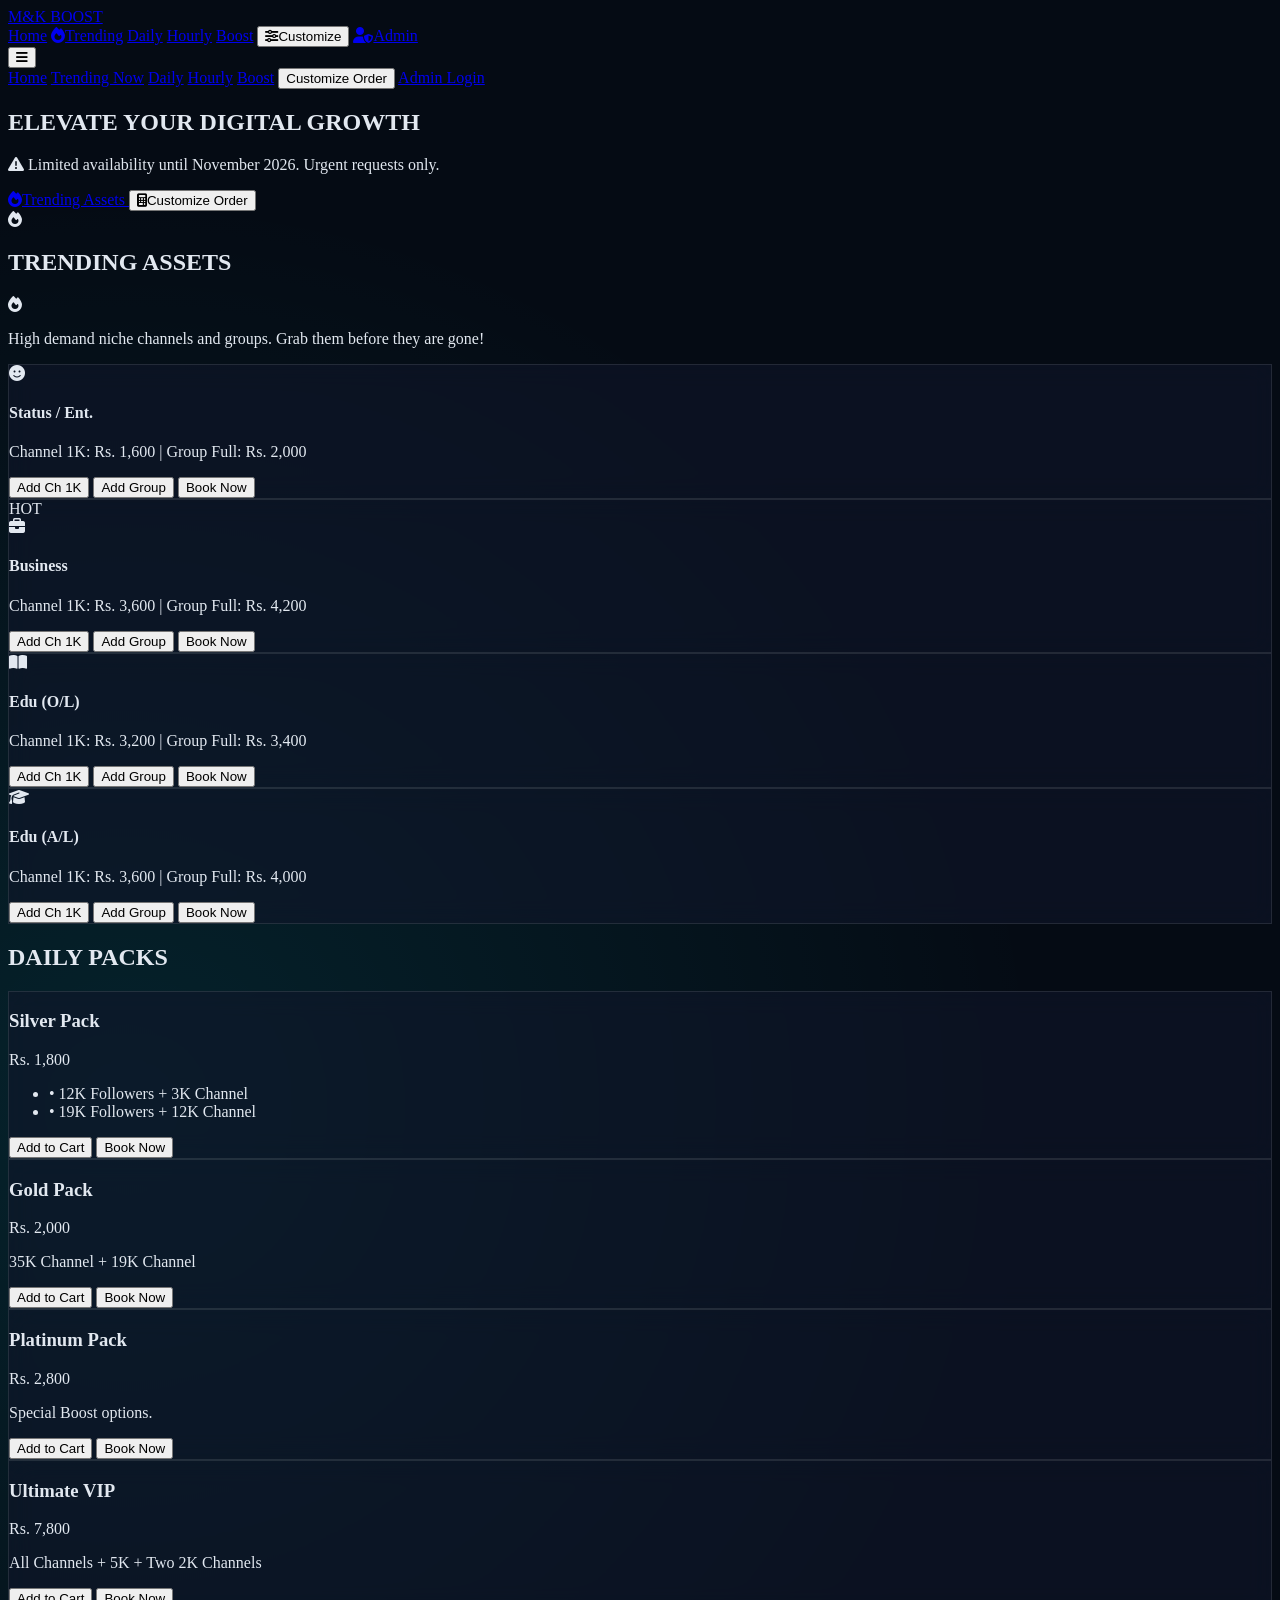
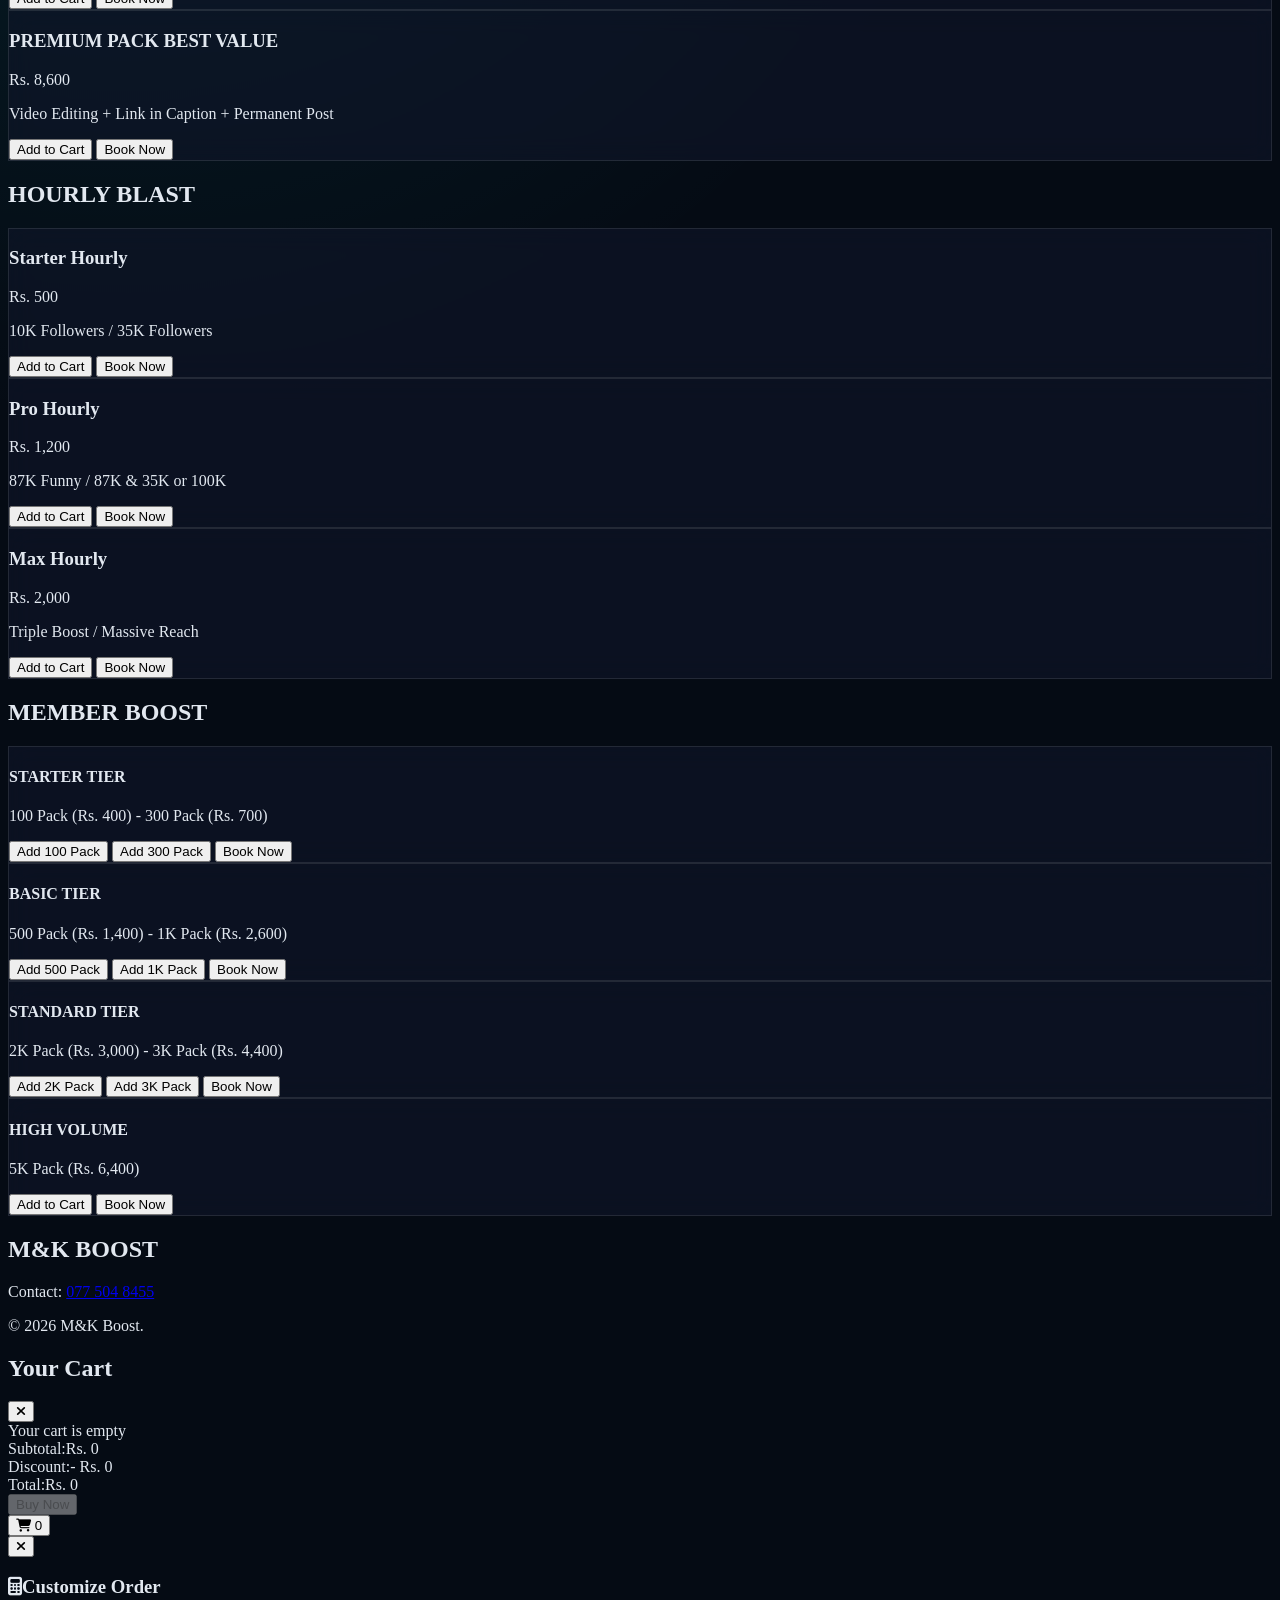
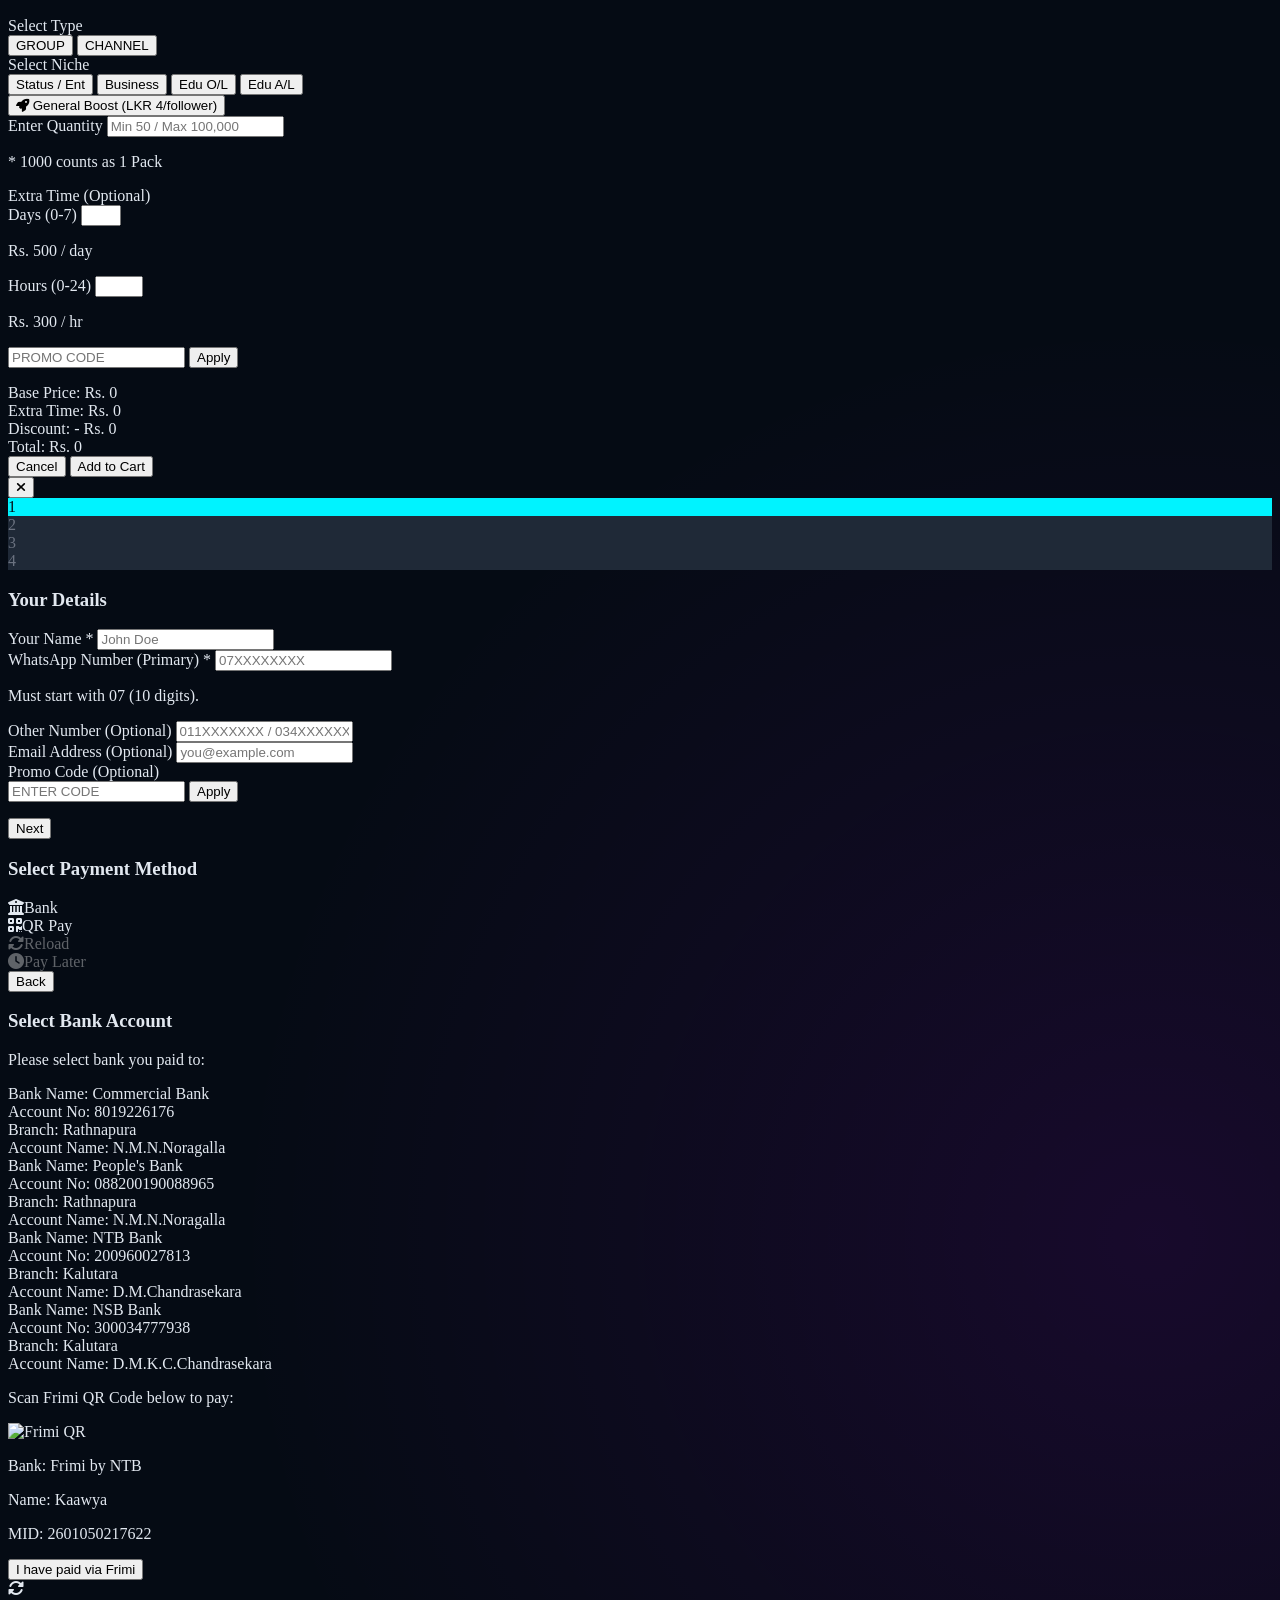
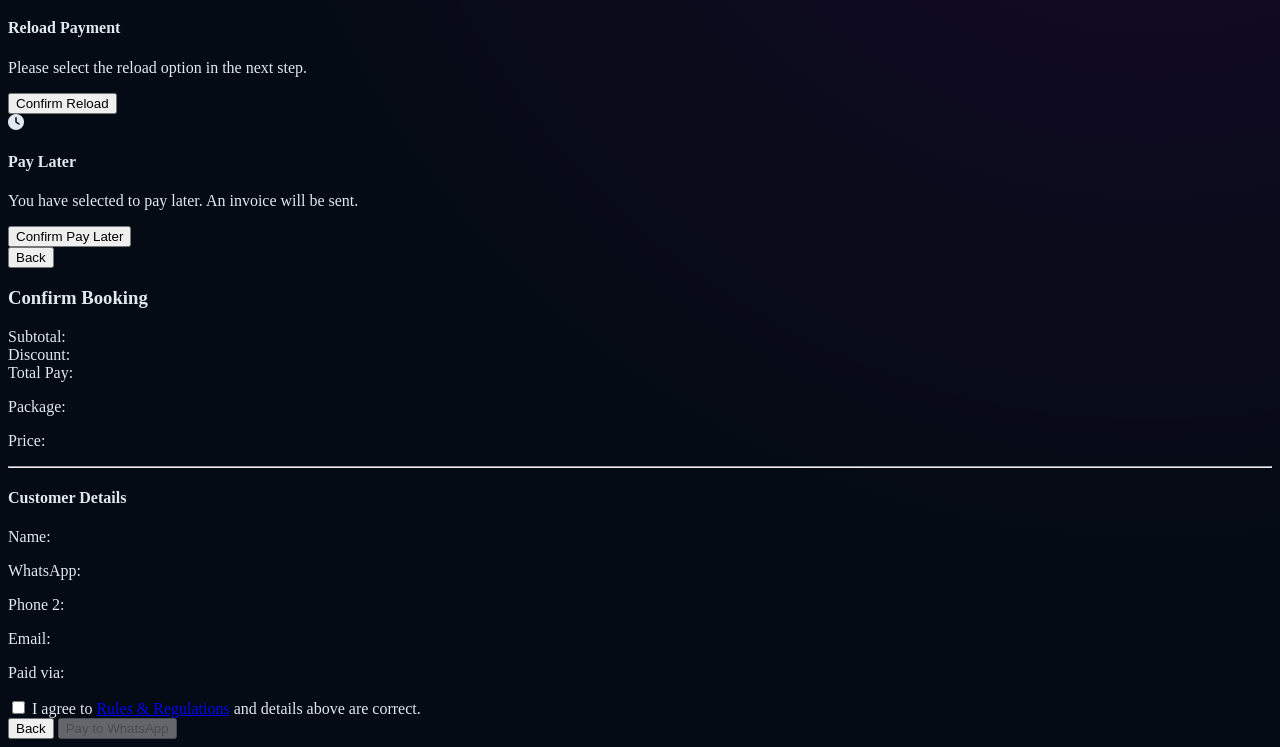
==== commit d0fa0949: "Update index.html" ====
--- a/index.html
+++ b/index.html
@@ -98,6 +98,13 @@
             transform: scale(1.02);
         }
 
+        /* Customize Modal Logic */
+        .niche-btn.selected {
+            background-color: rgba(0, 243, 255, 0.2);
+            border-color: #00f3ff;
+            color: #00f3ff;
+        }
+
         /* Toast Notification */
         #toast {
             visibility: hidden;
@@ -143,14 +150,14 @@
             border-color: #10B981 !important;
         }
 
-        /* Custom Scrollbar for Modal */
-        .modal-scroll-area::-webkit-scrollbar {
+        /* Custom Scrollbar */
+        ::-webkit-scrollbar {
             width: 6px;
         }
-        .modal-scroll-area::-webkit-scrollbar-track {
+        ::-webkit-scrollbar-track {
             background: #0f172a; 
         }
-        .modal-scroll-area::-webkit-scrollbar-thumb {
+        ::-webkit-scrollbar-thumb {
             background: #00f3ff; 
             border-radius: 3px;
         }
@@ -164,17 +171,6 @@
         .btn-custom:hover {
             background: linear-gradient(45deg, #d946ef, #8b5cf6);
             box-shadow: 0 0 15px rgba(189, 0, 255, 0.4);
-        }
-
-        /* Option Selection within Modals */
-        .select-option-btn {
-            transition: all 0.2s;
-            border: 1px solid #374151;
-        }
-        .select-option-btn.selected {
-            background-color: rgba(0, 243, 255, 0.1);
-            border-color: #00f3ff;
-            color: #00f3ff;
         }
     </style>
 </head>
@@ -193,11 +189,15 @@
                     <div class="ml-10 flex items-baseline space-x-8">
                         <a href="#home" class="text-gray-300 hover:text-cyber-blue px-3 py-2">Home</a>
                         <a href="#trending" class="text-cyber-gold hover:text-white px-3 py-2 font-bold"><i class="fas fa-fire mr-1"></i>Trending</a>
-                        <a href="#social-media" class="text-gray-300 hover:text-cyber-blue px-3 py-2">Social Media</a>
                         <a href="#daily" class="text-gray-300 hover:text-cyber-blue px-3 py-2">Daily</a>
                         <a href="#hourly" class="text-gray-300 hover:text-cyber-blue px-3 py-2">Hourly</a>
-                        <a href="#special" class="text-gray-300 hover:text-cyber-blue px-3 py-2">Special Services</a>
+                        <a href="#member" class="text-gray-300 hover:text-cyber-blue px-3 py-2">Boost</a>
                         
+                        <!-- Customize Button -->
+                        <button onclick="openCustomizeModal()" class="bg-gradient-to-r from-purple-600 to-blue-600 text-white px-4 py-2 rounded-md font-bold hover:from-purple-500 hover:to-blue-500 transition-all shadow-lg shadow-purple-500/30 border border-purple-400/50">
+                            <i class="fas fa-sliders-h mr-2"></i>Customize
+                        </button>
+
                         <!-- Admin Link -->
                         <a href="admin.html" class="bg-gray-700 text-white px-4 py-2 rounded-md font-bold hover:bg-gray-600 transition-all"><i class="fas fa-user-shield mr-2"></i>Admin</a>
                     </div>
@@ -213,10 +213,10 @@
         <div id="mobile-menu" class="hidden md:hidden bg-cyber-card border-b border-gray-700 p-4">
             <a href="#home" class="block py-2 text-gray-300">Home</a>
             <a href="#trending" class="block py-2 text-cyber-gold font-bold">Trending Now</a>
-            <a href="#social-media" class="block py-2 text-gray-300">Social Media</a>
             <a href="#daily" class="block py-2 text-gray-300">Daily</a>
             <a href="#hourly" class="block py-2 text-gray-300">Hourly</a>
-            <a href="#special" class="block py-2 text-gray-300">Special Services</a>
+            <a href="#member" class="block py-2 text-gray-300">Boost</a>
+            <button onclick="openCustomizeModal()" class="block w-full text-left py-2 text-purple-400 font-bold">Customize Order</button>
             <a href="admin.html" class="block py-2 text-white font-bold">Admin Login</a>
         </div>
     </nav>
@@ -237,9 +237,9 @@
                 <a href="#trending" class="inline-block px-8 py-4 bg-cyber-gold text-cyber-dark font-bold rounded-lg hover:bg-white transition-all shadow-neon-gold">
                     <i class="fas fa-fire mr-2"></i>Trending Assets
                 </a>
-                <a href="#social-media" class="inline-block px-8 py-4 bg-purple-600 text-white font-bold rounded-lg hover:bg-purple-500 transition-all shadow-lg shadow-purple-500/40">
-                    <i class="fas fa-share-alt mr-2"></i>Social Media
-                </a>
+                <button onclick="openCustomizeModal()" class="inline-block px-8 py-4 bg-purple-600 text-white font-bold rounded-lg hover:bg-purple-500 transition-all shadow-lg shadow-purple-500/40">
+                    <i class="fas fa-calculator mr-2"></i>Customize Order
+                </button>
             </div>
         </div>
     </section>
@@ -300,49 +300,8 @@
         </div>
     </section>
 
-    <!-- SOCIAL MEDIA PACKAGES -->
-    <section id="social-media" class="py-20 bg-cyber-dark border-t border-gray-800">
-        <div class="max-w-7xl mx-auto px-4">
-            <h2 class="text-4xl font-display font-bold text-center mb-12"><span class="text-cyber-blue">SOCIAL</span> MEDIA</h2>
-            
-            <div class="grid grid-cols-1 md:grid-cols-2 lg:grid-cols-4 gap-6">
-                <!-- Instagram -->
-                <div class="glass-card p-6 rounded-xl border-t-2 border-pink-600 flex flex-col items-center">
-                    <i class="fab fa-instagram text-4xl text-pink-500 mb-4"></i>
-                    <h3 class="text-xl font-bold text-white mb-2">Instagram</h3>
-                    <p class="text-gray-400 text-sm text-center mb-6">Likes, Follows, Views</p>
-                    <button onclick="openSocialModal('instagram')" class="btn-custom w-full py-3 rounded font-bold transition shadow-lg">Customize</button>
-                </div>
-
-                <!-- TikTok -->
-                <div class="glass-card p-6 rounded-xl border-t-2 border-white flex flex-col items-center">
-                    <i class="fab fa-tiktok text-4xl text-white mb-4"></i>
-                    <h3 class="text-xl font-bold text-white mb-2">TikTok</h3>
-                    <p class="text-gray-400 text-sm text-center mb-6">Likes, Follows, Views</p>
-                    <button onclick="openSocialModal('tiktok')" class="btn-custom w-full py-3 rounded font-bold transition shadow-lg">Customize</button>
-                </div>
-
-                <!-- Facebook -->
-                <div class="glass-card p-6 rounded-xl border-t-2 border-blue-600 flex flex-col items-center">
-                    <i class="fab fa-facebook text-4xl text-blue-600 mb-4"></i>
-                    <h3 class="text-xl font-bold text-white mb-2">Facebook</h3>
-                    <p class="text-gray-400 text-sm text-center mb-6">Likes, Follows, Reacts</p>
-                    <button onclick="openSocialModal('facebook')" class="btn-custom w-full py-3 rounded font-bold transition shadow-lg">Customize</button>
-                </div>
-
-                <!-- YouTube -->
-                <div class="glass-card p-6 rounded-xl border-t-2 border-red-600 flex flex-col items-center">
-                    <i class="fab fa-youtube text-4xl text-red-600 mb-4"></i>
-                    <h3 class="text-xl font-bold text-white mb-2">YouTube</h3>
-                    <p class="text-gray-400 text-sm text-center mb-6">Views, Likes, Subs</p>
-                    <button onclick="openSocialModal('youtube')" class="btn-custom w-full py-3 rounded font-bold transition shadow-lg">Customize</button>
-                </div>
-            </div>
-        </div>
-    </section>
-
     <!-- SECTION A: DAILY PROMO PACKS -->
-    <section id="daily" class="py-20 bg-gradient-to-b from-cyber-dark to-[#0a101f]">
+    <section id="daily" class="py-20 bg-cyber-dark">
         <div class="max-w-7xl mx-auto px-4">
             <h2 class="text-4xl font-display font-bold text-center mb-12"><span class="text-cyber-blue">DAILY</span> PACKS</h2>
             <div class="grid grid-cols-1 md:grid-cols-2 lg:grid-cols-3 gap-8">
@@ -444,70 +403,8 @@
         </div>
     </section>
 
-    <!-- SECTION C: SPECIAL SERVICES -->
-    <section id="special" class="py-20 bg-cyber-dark">
-        <div class="max-w-7xl mx-auto px-4">
-            <h2 class="text-4xl font-display font-bold text-center mb-12">SPECIAL <span class="text-purple-400">SERVICES</span></h2>
-            <div class="grid grid-cols-1 md:grid-cols-2 lg:grid-cols-3 gap-8">
-                
-                <!-- 1. TV Commercial -->
-                <div class="glass-card p-6 rounded-xl border border-purple-500/30 relative overflow-hidden">
-                    <div class="flex items-center gap-3 mb-4">
-                        <i class="fas fa-tv text-purple-400 text-2xl"></i>
-                        <h3 class="text-xl font-bold text-white">TV Commercial</h3>
-                    </div>
-                    <ul class="text-sm text-gray-400 space-y-2 mb-6 max-h-60 overflow-y-auto pr-2">
-                        <li class="border-b border-gray-700 pb-1"><span class="text-purple-400">5s Voice:</span> Rs. 14,500</li>
-                        <li class="border-b border-gray-700 pb-1"><span class="text-purple-400">10s Voice:</span> Rs. 17,000</li>
-                        <li class="border-b border-gray-700 pb-1"><span class="text-purple-400">Poya 5s (20 Spots):</span> Rs. 62,000</li>
-                        <li class="border-b border-gray-700 pb-1"><span class="text-purple-400">Poya 5s (40 Spots):</span> Rs. 120,000</li>
-                        <li class="border-b border-gray-700 pb-1"><span class="text-purple-400">Poya Full Day (20 Ads):</span> Rs. 62,000</li>
-                        <li class="border-b border-gray-700 pb-1"><span class="text-purple-400">Poya Full Day (40 Ads):</span> Rs. 122,000</li>
-                        <li class="text-yellow-400"><span class="font-bold">Special Poya Pack (Hiru/Derana/Sirasa):</span> Rs. 134,000</li>
-                    </ul>
-                    <button onclick="sendTVReferral()" class="btn-custom w-full py-3 rounded font-bold transition shadow-lg">Customize TV Ads</button>
-                </div>
-
-                <!-- 2. 1K Reacts (Updated) -->
-                <div class="glass-card p-6 rounded-xl border border-blue-500/30">
-                    <div class="flex items-center gap-3 mb-4">
-                        <i class="fas fa-heart text-pink-500 text-2xl"></i>
-                        <h3 class="text-xl font-bold text-white">1K Post Reacts</h3>
-                    </div>
-                    <p class="text-xs text-gray-400 mb-4">Minimum 1 Post / Maximum Unlimited</p>
-                    <div class="flex flex-col gap-2 mb-6">
-                        <div class="flex justify-between text-sm"><span class="text-gray-300">7 Days (1 Week)</span><span class="text-cyber-blue">Rs. 200</span></div>
-                        <div class="flex justify-between text-sm"><span class="text-gray-300">14 Days (2 Weeks)</span><span class="text-cyber-blue">Rs. 300</span></div>
-                        <div class="flex justify-between text-sm"><span class="text-gray-300">21 Days (3 Weeks)</span><span class="text-cyber-blue">Rs. 400</span></div>
-                        <div class="flex justify-between text-sm"><span class="text-gray-300">28 Days (4 Weeks)</span><span class="text-cyber-blue">Rs. 500</span></div>
-                    </div>
-                    <button onclick="openReactionModal()" class="btn-custom w-full py-3 rounded font-bold transition shadow-lg">Customize</button>
-                </div>
-
-                <!-- 3. Video Edit & Audio Dubbing -->
-                <div class="glass-card p-6 rounded-xl border border-cyan-500/30">
-                    <div class="flex items-center gap-3 mb-4">
-                        <i class="fas fa-microphone-alt text-cyan-400 text-2xl"></i>
-                        <h3 class="text-xl font-bold text-white">Video & Audio</h3>
-                    </div>
-                    <p class="text-xs text-gray-400 mb-4">Regular & Deep Voice + Video Ads</p>
-                    <ul class="text-sm text-gray-400 space-y-2 mb-6 max-h-40 overflow-y-auto">
-                        <li class="flex justify-between"><span>Reg Voice 0-15s</span><span>Rs. 6,500</span></li>
-                        <li class="flex justify-between"><span>Deep Voice 0-15s</span><span>Rs. 7,500</span></li>
-                        <li class="flex justify-between"><span>Reg 30s Vid Ad</span><span>Rs. 8,000</span></li>
-                        <li class="flex justify-between"><span>Deep 30s Vid Ad</span><span>Rs. 9,500</span></li>
-                        <li class="border-t border-gray-700 pt-1 mt-1 flex justify-between font-bold text-white"><span>Basic Pkg</span><span>Rs. 6,000</span></li>
-                        <li class="flex justify-between font-bold text-cyber-blue"><span>Social Boost Pkg</span><span>Rs. 8,000</span></li>
-                    </ul>
-                    <button onclick="openVideoModal()" class="btn-custom w-full py-3 rounded font-bold transition shadow-lg">Customize</button>
-                </div>
-
-            </div>
-        </div>
-    </section>
-
-    <!-- SECTION D: MEMBER BOOST -->
-    <section id="member" class="py-20 bg-[#080f1e]">
+    <!-- SECTION C: MEMBER BOOST -->
+    <section id="member" class="py-20 bg-cyber-dark">
         <div class="max-w-7xl mx-auto px-4">
             <h2 class="text-4xl font-display font-bold text-center mb-12">MEMBER <span class="text-green-400">BOOST</span></h2>
             <div class="grid grid-cols-2 md:grid-cols-4 gap-6">
@@ -578,6 +475,99 @@
         <i class="fas fa-shopping-cart text-2xl"></i>
         <span id="cart-count" class="absolute -top-1 -right-1 bg-red-500 text-white text-xs font-bold w-6 h-6 rounded-full flex items-center justify-center hidden">0</span>
     </button>
+
+    <!-- ==================== CUSTOMIZE CALCULATOR MODAL ==================== -->
+    <div id="customizeModal" class="fixed inset-0 z-[60] hidden bg-black/90 backdrop-blur-sm flex items-center justify-center p-4">
+        <div class="bg-cyber-card border border-gray-600 rounded-xl max-w-md w-full shadow-2xl p-6 relative max-h-[90vh] overflow-y-auto">
+            <button onclick="closeCustomizeModal()" class="absolute top-4 right-4 text-gray-400 hover:text-white z-10"><i class="fas fa-times text-xl"></i></button>
+            
+            <h3 class="text-2xl font-bold text-white mb-6 text-center"><i class="fas fa-calculator text-cyber-blue mr-2"></i>Customize Order</h3>
+
+            <!-- Step 1: Type -->
+            <div class="mb-6">
+                <label class="block text-gray-400 text-sm mb-2 uppercase tracking-wider">Select Type</label>
+                <div class="flex gap-4">
+                    <button onclick="setCustType('group')" id="btn-type-group" class="flex-1 py-3 border border-gray-600 rounded hover:bg-gray-700 transition font-bold text-gray-300">GROUP</button>
+                    <button onclick="setCustType('channel')" id="btn-type-channel" class="flex-1 py-3 border border-gray-600 rounded hover:bg-gray-700 transition font-bold text-gray-300">CHANNEL</button>
+                </div>
+            </div>
+
+            <!-- Step 2: Niche -->
+            <div id="step-niche" class="mb-6 hidden">
+                <label class="block text-gray-400 text-sm mb-2 uppercase tracking-wider">Select Niche</label>
+                <div class="grid grid-cols-2 gap-2">
+                    <button onclick="setCustNiche('status')" class="niche-btn p-2 border border-gray-600 rounded text-sm hover:bg-gray-700 text-gray-300">Status / Ent</button>
+                    <button onclick="setCustNiche('business')" class="niche-btn p-2 border border-gray-600 rounded text-sm hover:bg-gray-700 text-gray-300">Business</button>
+                    <button onclick="setCustNiche('edu_ol')" class="niche-btn p-2 border border-gray-600 rounded text-sm hover:bg-gray-700 text-gray-300">Edu O/L</button>
+                    <button onclick="setCustNiche('edu_al')" class="niche-btn p-2 border border-gray-600 rounded text-sm hover:bg-gray-700 text-gray-300">Edu A/L</button>
+                </div>
+                <button id="btn-general-boost" onclick="setCustNiche('general')" class="hidden mt-3 w-full py-2 border border-cyber-blue text-cyber-blue rounded text-sm hover:bg-cyber-blue hover:text-cyber-dark font-bold">
+                    <i class="fas fa-rocket mr-1"></i> General Boost (LKR 4/follower)
+                </button>
+            </div>
+
+            <!-- Step 3: Quantity -->
+            <div id="step-quantity" class="mb-6 hidden">
+                <label id="lbl-quantity" class="block text-gray-400 text-sm mb-2 uppercase tracking-wider">Enter Quantity</label>
+                <input type="number" id="cust-qty" oninput="calculateCustomPrice()" class="w-full bg-gray-900 border border-gray-600 rounded p-3 text-white focus:border-cyber-blue outline-none" placeholder="Min 50 / Max 100,000">
+                <p id="qty-validation" class="text-xs text-red-400 mt-1 hidden"></p>
+                <p class="text-xs text-gray-500 mt-1">* 1000 counts as 1 Pack</p>
+            </div>
+
+            <!-- Step 4: Extra Time -->
+            <div id="step-time" class="mb-6 hidden">
+                <label class="block text-gray-400 text-sm mb-2 uppercase tracking-wider">Extra Time (Optional)</label>
+                <div class="grid grid-cols-2 gap-4">
+                    <div>
+                        <span class="text-xs text-gray-500 block mb-1">Days (0-7)</span>
+                        <input type="number" id="cust-days" oninput="calculateCustomPrice()" min="0" max="7" class="w-full bg-gray-900 border border-gray-600 rounded p-2 text-white text-center">
+                        <p class="text-[10px] text-gray-500 text-center mt-1">Rs. 500 / day</p>
+                    </div>
+                    <div>
+                        <span class="text-xs text-gray-500 block mb-1">Hours (0-24)</span>
+                        <input type="number" id="cust-hours" oninput="calculateCustomPrice()" min="0" max="24" class="w-full bg-gray-900 border border-gray-600 rounded p-2 text-white text-center">
+                        <p class="text-[10px] text-gray-500 text-center mt-1">Rs. 300 / hr</p>
+                    </div>
+                </div>
+            </div>
+
+            <!-- Step 5: Promo & Result -->
+            <div id="step-result" class="hidden">
+                <div class="mb-4">
+                    <div class="flex gap-2">
+                        <input type="text" id="cust-promo" oninput="applyCustPromo()" class="flex-1 bg-gray-900 border border-gray-600 rounded p-2 text-white uppercase text-sm" placeholder="PROMO CODE">
+                        <button onclick="applyCustPromo()" class="px-3 bg-gray-700 text-white text-xs rounded">Apply</button>
+                    </div>
+                    <p id="cust-promo-msg" class="text-xs mt-1 hidden"></p>
+                </div>
+
+                <div class="bg-gray-800 p-4 rounded-lg border border-gray-700">
+                    <div class="flex justify-between text-sm mb-1">
+                        <span class="text-gray-400">Base Price:</span>
+                        <span id="cust-base-price" class="text-white">Rs. 0</span>
+                    </div>
+                    <div class="flex justify-between text-sm mb-1">
+                        <span class="text-gray-400">Extra Time:</span>
+                        <span id="cust-time-price" class="text-white">Rs. 0</span>
+                    </div>
+                    <div class="flex justify-between text-sm mb-2 border-b border-gray-600 pb-2">
+                        <span class="text-gray-400">Discount:</span>
+                        <span id="cust-disc-price" class="text-red-400">- Rs. 0</span>
+                    </div>
+                    <div class="flex justify-between text-lg font-bold">
+                        <span class="text-white">Total:</span>
+                        <span id="cust-total-price" class="text-cyber-blue">Rs. 0</span>
+                    </div>
+                </div>
+
+                <div class="mt-6 flex gap-3">
+                    <button onclick="closeCustomizeModal()" class="flex-1 py-3 border border-gray-600 text-gray-300 rounded hover:bg-white/5 transition">Cancel</button>
+                    <button onclick="addCustomToCart()" class="flex-1 py-3 bg-cyber-blue text-cyber-dark font-bold rounded hover:bg-white transition">Add to Cart</button>
+                </div>
+            </div>
+
+        </div>
+    </div>
 
     <!-- ==================== MAIN BOOKING MODAL ==================== -->
     <div id="bookingModal" class="fixed inset-0 z-50 hidden bg-black/85 backdrop-blur-sm flex items-center justify-center p-4">
@@ -761,83 +751,6 @@
         </div>
     </div>
 
-    <!-- ==================== SUB-MODALS FOR CUSTOMIZATION ==================== -->
-    
-    <!-- Social Media Customizer Modal -->
-    <div id="socialModal" class="fixed inset-0 z-[60] hidden bg-black/90 backdrop-blur-sm flex items-center justify-center p-4">
-        <div class="bg-cyber-card border border-gray-600 rounded-xl max-w-md w-full shadow-2xl p-6 relative">
-            <button onclick="closeSocialModal()" class="absolute top-4 right-4 text-gray-400 hover:text-white"><i class="fas fa-times"></i></button>
-            <h3 id="socialModalTitle" class="text-xl font-bold text-white mb-4 text-center">Customize Order</h3>
-            <div id="socialOptions" class="grid grid-cols-1 gap-3">
-                <!-- Options injected via JS -->
-            </div>
-        </div>
-    </div>
-
-    <!-- Reaction Customizer Modal -->
-    <div id="reactionModal" class="fixed inset-0 z-[60] hidden bg-black/90 backdrop-blur-sm flex items-center justify-center p-4">
-        <div class="bg-cyber-card border border-gray-600 rounded-xl max-w-md w-full shadow-2xl p-6 relative">
-            <button onclick="closeReactionModal()" class="absolute top-4 right-4 text-gray-400 hover:text-white"><i class="fas fa-times"></i></button>
-            <h3 class="text-xl font-bold text-pink-400 mb-4 text-center">Select Duration</h3>
-            <div class="space-y-3">
-                <button onclick="addCustomItem('1K Reacts (7 Days)', 200); closeReactionModal()" class="w-full p-3 border border-gray-600 rounded hover:bg-gray-700 flex justify-between">
-                    <span>7 Days (1 Week)</span><span class="font-bold">Rs. 200</span>
-                </button>
-                <button onclick="addCustomItem('1K Reacts (14 Days)', 300); closeReactionModal()" class="w-full p-3 border border-gray-600 rounded hover:bg-gray-700 flex justify-between">
-                    <span>14 Days (2 Weeks)</span><span class="font-bold">Rs. 300</span>
-                </button>
-                <button onclick="addCustomItem('1K Reacts (21 Days)', 400); closeReactionModal()" class="w-full p-3 border border-gray-600 rounded hover:bg-gray-700 flex justify-between">
-                    <span>21 Days (3 Weeks)</span><span class="font-bold">Rs. 400</span>
-                </button>
-                <button onclick="addCustomItem('1K Reacts (28 Days)', 500); closeReactionModal()" class="w-full p-3 border border-gray-600 rounded hover:bg-gray-700 flex justify-between">
-                    <span>28 Days (4 Weeks)</span><span class="font-bold">Rs. 500</span>
-                </button>
-            </div>
-        </div>
-    </div>
-
-    <!-- Video & Audio Customizer Modal -->
-    <div id="videoModal" class="fixed inset-0 z-[60] hidden bg-black/90 backdrop-blur-sm flex items-center justify-center p-4">
-        <div class="bg-cyber-card border border-gray-600 rounded-xl max-w-md w-full shadow-2xl p-6 relative max-h-[80vh] overflow-y-auto">
-            <button onclick="closeVideoModal()" class="absolute top-4 right-4 text-gray-400 hover:text-white"><i class="fas fa-times"></i></button>
-            <h3 class="text-xl font-bold text-cyan-400 mb-4 text-center">Select Service</h3>
-            <div class="space-y-4">
-                <div class="p-3 border border-gray-700 rounded">
-                    <h4 class="text-white font-bold mb-2">Regular Voice</h4>
-                    <div class="grid grid-cols-2 gap-2">
-                        <button onclick="addCustomItem('Reg Voice 0-15s', 6500); closeVideoModal()" class="text-xs bg-gray-800 p-2 rounded hover:bg-gray-700">0-15s (6500)</button>
-                        <button onclick="addCustomItem('Reg Voice 15-30s', 8000); closeVideoModal()" class="text-xs bg-gray-800 p-2 rounded hover:bg-gray-700">15-30s (8000)</button>
-                        <button onclick="addCustomItem('Reg Voice 30-45s', 9000); closeVideoModal()" class="text-xs bg-gray-800 p-2 rounded hover:bg-gray-700">30-45s (9000)</button>
-                        <button onclick="addCustomItem('Reg Voice 45-60s', 10000); closeVideoModal()" class="text-xs bg-gray-800 p-2 rounded hover:bg-gray-700">45-60s (10000)</button>
-                    </div>
-                </div>
-                <div class="p-3 border border-gray-700 rounded">
-                    <h4 class="text-white font-bold mb-2">Deep Voice</h4>
-                    <div class="grid grid-cols-2 gap-2">
-                        <button onclick="addCustomItem('Deep Voice 0-15s', 7500); closeVideoModal()" class="text-xs bg-gray-800 p-2 rounded hover:bg-gray-700">0-15s (7500)</button>
-                        <button onclick="addCustomItem('Deep Voice 15-30s', 9500); closeVideoModal()" class="text-xs bg-gray-800 p-2 rounded hover:bg-gray-700">15-30s (9500)</button>
-                        <button onclick="addCustomItem('Deep Voice 30-45s', 11500); closeVideoModal()" class="text-xs bg-gray-800 p-2 rounded hover:bg-gray-700">30-45s (11500)</button>
-                        <button onclick="addCustomItem('Deep Voice 45-60s', 13000); closeVideoModal()" class="text-xs bg-gray-800 p-2 rounded hover:bg-gray-700">45-60s (13000)</button>
-                    </div>
-                </div>
-                <div class="p-3 border border-gray-700 rounded">
-                    <h4 class="text-white font-bold mb-2">Video Ads</h4>
-                    <div class="grid grid-cols-2 gap-2">
-                        <button onclick="addCustomItem('30s Vid Ad (Reg Voice)', 8000); closeVideoModal()" class="text-xs bg-gray-800 p-2 rounded hover:bg-gray-700">Reg 30s (8000)</button>
-                        <button onclick="addCustomItem('30s Vid Ad (Deep Voice)', 9500); closeVideoModal()" class="text-xs bg-gray-800 p-2 rounded hover:bg-gray-700">Deep 30s (9500)</button>
-                    </div>
-                </div>
-                <div class="p-3 border border-gray-700 rounded">
-                    <h4 class="text-white font-bold mb-2">Packages</h4>
-                    <div class="grid grid-cols-2 gap-2">
-                        <button onclick="addCustomItem('Basic Video Pkg', 6000); closeVideoModal()" class="text-xs bg-gray-800 p-2 rounded hover:bg-gray-700">Basic (6000)</button>
-                        <button onclick="addCustomItem('Social Boost Pkg', 8000); closeVideoModal()" class="text-xs bg-gray-800 p-2 rounded hover:bg-gray-700">Social Boost (8000)</button>
-                    </div>
-                </div>
-            </div>
-        </div>
-    </div>
-
     <!-- Toast -->
     <div id="toast">Message</div>
 
@@ -858,16 +771,250 @@
             'pay_later': { min: 20000, max: Infinity }
         };
 
+        // ==================== CUSTOMIZE CALCULATOR LOGIC ====================
+        let custState = {
+            type: null, // group | channel
+            niche: null, // status | business | edu_ol | edu_al | general
+            qty: 0,
+            days: 0,
+            hours: 0,
+            discount: 0,
+            calculatedPrice: 0,
+            basePrice: 0,
+            timePrice: 0
+        };
+
+        const NICHE_PRICES = {
+            group: {
+                'status': 2000,
+                'business': 4200,
+                'edu_ol': 3400,
+                'edu_al': 4000
+            },
+            channel: {
+                'status': 1600,
+                'business': 3600,
+                'edu_ol': 3200,
+                'edu_al': 3600
+            }
+        };
+
+        function openCustomizeModal() {
+            // Reset State
+            custState = { type: null, niche: null, qty: 0, days: 0, hours: 0, discount: 0, calculatedPrice: 0, basePrice: 0, timePrice: 0 };
+            
+            // Reset UI
+            document.getElementById('step-niche').classList.add('hidden');
+            document.getElementById('step-quantity').classList.add('hidden');
+            document.getElementById('step-time').classList.add('hidden');
+            document.getElementById('step-result').classList.add('hidden');
+            document.getElementById('btn-type-group').classList.remove('bg-cyber-blue', 'text-cyber-dark', 'border-cyber-blue');
+            document.getElementById('btn-type-channel').classList.remove('bg-cyber-blue', 'text-cyber-dark', 'border-cyber-blue');
+            document.getElementById('btn-type-group').classList.add('text-gray-300');
+            document.getElementById('btn-type-channel').classList.add('text-gray-300');
+            document.getElementById('cust-qty').value = '';
+            document.getElementById('cust-days').value = '';
+            document.getElementById('cust-hours').value = '';
+            document.getElementById('cust-promo').value = '';
+            document.getElementById('cust-promo-msg').classList.add('hidden');
+            document.querySelectorAll('.niche-btn').forEach(b => b.classList.remove('selected'));
+
+            document.getElementById('customizeModal').classList.remove('hidden');
+        }
+
+        function closeCustomizeModal() {
+            document.getElementById('customizeModal').classList.add('hidden');
+        }
+
+        function setCustType(type) {
+            custState.type = type;
+            // UI Update
+            const btnG = document.getElementById('btn-type-group');
+            const btnC = document.getElementById('btn-type-channel');
+            const btnGen = document.getElementById('btn-general-boost');
+
+            btnG.className = `flex-1 py-3 border rounded font-bold transition ${type === 'group' ? 'bg-cyber-blue text-cyber-dark border-cyber-blue' : 'border-gray-600 text-gray-300 hover:bg-gray-700'}`;
+            btnC.className = `flex-1 py-3 border rounded font-bold transition ${type === 'channel' ? 'bg-cyber-blue text-cyber-dark border-cyber-blue' : 'border-gray-600 text-gray-300 hover:bg-gray-700'}`;
+
+            // Show General Boost only for Channel
+            if(type === 'channel') {
+                btnGen.classList.remove('hidden');
+            } else {
+                btnGen.classList.add('hidden');
+                if(custState.niche === 'general') custState.niche = null; // Reset if switched to group
+            }
+
+            document.getElementById('step-niche').classList.remove('hidden');
+            calculateCustomPrice();
+        }
+
+        function setCustNiche(niche) {
+            custState.niche = niche;
+            document.querySelectorAll('.niche-btn').forEach(b => b.classList.remove('selected'));
+            
+            // Highlight selected
+            // (In a real app, I'd add IDs to buttons, but here just relying on click event or visual feedback logic)
+            const buttons = document.querySelectorAll('.niche-btn');
+            const map = ['status', 'business', 'edu_ol', 'edu_al'];
+            buttons.forEach((btn, idx) => {
+                if(map[idx] === niche) btn.classList.add('selected');
+            });
+
+            if(niche === 'general') {
+                 document.getElementById('btn-general-boost').classList.add('bg-cyber-blue', 'text-cyber-dark');
+                 document.getElementById('btn-general-boost').classList.remove('text-cyber-blue', 'border-cyber-blue');
+            } else {
+                 document.getElementById('btn-general-boost').classList.remove('bg-cyber-blue', 'text-cyber-dark');
+                 document.getElementById('btn-general-boost').classList.add('text-cyber-blue', 'border-cyber-blue');
+            }
+
+            document.getElementById('step-quantity').classList.remove('hidden');
+            document.getElementById('step-time').classList.remove('hidden');
+            document.getElementById('step-result').classList.remove('hidden');
+
+            // Update Label
+            const lbl = document.getElementById('lbl-quantity');
+            const inp = document.getElementById('cust-qty');
+            if(custState.type === 'group') {
+                lbl.innerText = "Enter Member Count";
+                inp.placeholder = "Min 50 / Max 100,000";
+            } else {
+                lbl.innerText = "Enter Follower Count";
+                if(niche === 'general') inp.placeholder = "Min 20 / Max 100,000";
+                else inp.placeholder = "Min 50 / Max 100,000";
+            }
+
+            calculateCustomPrice();
+        }
+
+        function calculateCustomPrice() {
+            if(!custState.type || !custState.niche) return;
+
+            const qtyInput = document.getElementById('cust-qty').value;
+            const daysInput = document.getElementById('cust-days').value || 0;
+            const hoursInput = document.getElementById('cust-hours').value || 0;
+            const validationMsg = document.getElementById('qty-validation');
+
+            let qty = parseInt(qtyInput);
+            let isValid = true;
+            let minQty = 50;
+            let maxQty = 100000;
+
+            // Rules for "General Boost" (Channel)
+            if(custState.niche === 'general') {
+                minQty = 20;
+                // No max limit practically, but using 100k for UI safety or removing max check
+                // Prompt says: "Busst followers eka giyama... min 20, no max limit"
+                maxQty = 999999999; 
+            }
+
+            // Validation
+            if(isNaN(qty)) {
+                isValid = false;
+                validationMsg.innerText = "";
+                custState.qty = 0;
+            } else if (qty < minQty) {
+                isValid = false;
+                validationMsg.innerText = `Minimum ${minQty} required.`;
+                custState.qty = 0;
+            } else if (qty > maxQty && maxQty !== 999999999) {
+                isValid = false;
+                validationMsg.innerText = `Maximum ${maxQty} allowed.`;
+                custState.qty = 0;
+            } else {
+                validationMsg.classList.add('hidden');
+                custState.qty = qty;
+            }
+
+            // Calculate Base Price
+            let base = 0;
+            if (custState.niche === 'general') {
+                // LKR 4 per follower
+                base = qty * 4;
+            } else {
+                // Pack logic: Price per 1000, ceil division
+                const packs = Math.ceil(qty / 1000);
+                const pricePerPack = NICHE_PRICES[custState.type][custState.niche];
+                base = packs * pricePerPack;
+            }
+            custState.basePrice = base;
+
+            // Calculate Time Price
+            let time = 0;
+            if(daysInput > 0) time += (parseInt(daysInput) * 500);
+            if(hoursInput > 0) time += (parseInt(hoursInput) * 300);
+            custState.timePrice = time;
+
+            // Apply Discount
+            let disc = 0;
+            if(custState.discount > 0) {
+                disc = Math.round((base + time) * custState.discount);
+            }
+
+            custState.calculatedPrice = (base + time) - disc;
+
+            // Update UI
+            if(isValid) {
+                validationMsg.classList.add('hidden');
+                document.getElementById('cust-base-price').innerText = `Rs. ${base.toLocaleString()}`;
+                document.getElementById('cust-time-price').innerText = time > 0 ? `Rs. ${time.toLocaleString()}` : 'Rs. 0';
+                document.getElementById('cust-disc-price').innerText = disc > 0 ? `- Rs. ${disc.toLocaleString()}` : 'Rs. 0';
+                document.getElementById('cust-total-price').innerText = `Rs. ${custState.calculatedPrice.toLocaleString()}`;
+                document.getElementById('cust-total-price').classList.remove('text-red-500');
+            } else {
+                document.getElementById('cust-base-price').innerText = 'Rs. 0';
+                document.getElementById('cust-time-price').innerText = 'Rs. 0';
+                document.getElementById('cust-total-price').innerText = 'Rs. 0';
+            }
+        }
+
+        function applyCustPromo() {
+            const code = document.getElementById('cust-promo').value.trim().toLowerCase();
+            const msg = document.getElementById('cust-promo-msg');
+            
+            if (PROMO_CODES.hasOwnProperty(code)) {
+                custState.discount = PROMO_CODES[code];
+                msg.innerText = "Success! Discount applied.";
+                msg.className = "text-xs mt-1 text-green-400 block";
+            } else {
+                custState.discount = 0;
+                msg.innerText = "Invalid code.";
+                msg.className = "text-xs mt-1 text-red-400 block";
+            }
+            calculateCustomPrice();
+        }
+
+        function addCustomToCart() {
+            if(custState.calculatedPrice <= 0) {
+                return showToast('Please enter a valid quantity', 'error');
+            }
+
+            // Construct Name
+            let name = `${custState.type.toUpperCase()}: `;
+            if(custState.niche === 'general') name += 'General Boost';
+            else if(custState.niche === 'status') name += 'Status / Ent';
+            else if(custState.niche === 'business') name += 'Business';
+            else if(custState.niche === 'edu_ol') name += 'Edu O/L';
+            else if(custState.niche === 'edu_al') name += 'Edu A/L';
+
+            name += ` (${custState.qty.toLocaleString()})`;
+            
+            if(custState.timePrice > 0) {
+                let extras = [];
+                if(document.getElementById('cust-days').value > 0) extras.push(`${document.getElementById('cust-days').value} Days`);
+                if(document.getElementById('cust-hours').value > 0) extras.push(`${document.getElementById('cust-hours').value} Hours`);
+                name += ` + ${extras.join(' & ')}`;
+            }
+
+            addToCart(name, custState.calculatedPrice);
+            closeCustomizeModal();
+        }
+
         // ==================== CART LOGIC ====================
         function addToCart(name, price) {
             cart.push({ name, price });
             updateCartUI();
             showToast('Added to cart');
-        }
-
-        function addCustomItem(name, price) {
-            addToCart(name, price);
-            toggleCart(); // Open cart to show item
         }
 
         function removeFromCart(index) {
@@ -1237,71 +1384,6 @@
             window.open(`https://wa.me/94775048455?text=${encoded}`, '_blank');
         }
 
-        // ==================== TV REFERRAL ====================
-        function sendTVReferral() {
-            const text = "Hello, I selected the TV Commercial Package from M&K Boost website. I was referred by Kaawya (0775048455).";
-            const encoded = encodeURIComponent(text);
-            window.open(`https://wa.me/94762717144?text=${encoded}`, '_blank');
-        }
-
-        // ==================== SUB-MODALS LOGIC ====================
-        
-        // Social Media
-        function openSocialModal(platform) {
-            const modal = document.getElementById('socialModal');
-            const title = document.getElementById('socialModalTitle');
-            const container = document.getElementById('socialOptions');
-            
-            title.innerText = `Customize ${platform.charAt(0).toUpperCase() + platform.slice(1)}`;
-            container.innerHTML = '';
-
-            const data = {
-                instagram: [
-                    { name: '1K Likes', price: 750 },
-                    { name: '1K Follows', price: 1400 },
-                    { name: '1K Views', price: 400 }
-                ],
-                tiktok: [
-                    { name: '1K Likes', price: 650 },
-                    { name: '1K Follows', price: 1400 },
-                    { name: '2K Views', price: 400 }
-                ],
-                facebook: [
-                    { name: '1K Likes', price: 1100 },
-                    { name: '1K Follows', price: 1200 },
-                    { name: '1K Reacts', price: 800 },
-                    { name: '2K Views', price: 400 }
-                ],
-                youtube: [
-                    { name: '1K Views', price: 550 },
-                    { name: '1K Likes', price: 800 },
-                    { name: '1K Subs', price: 4800 }
-                ]
-            };
-
-            if(data[platform]) {
-                data[platform].forEach(item => {
-                    const btn = document.createElement('button');
-                    btn.className = 'w-full p-3 border border-gray-600 rounded hover:bg-gray-700 flex justify-between text-left transition';
-                    btn.innerHTML = `<span>${item.name}</span><span class="font-bold text-cyber-blue">Rs. ${item.price.toLocaleString()}</span>`;
-                    btn.onclick = () => { addCustomItem(`${platform.toUpperCase()}: ${item.name}`, item.price); closeSocialModal(); };
-                    container.appendChild(btn);
-                });
-            }
-
-            modal.classList.remove('hidden');
-        }
-        function closeSocialModal() { document.getElementById('socialModal').classList.add('hidden'); }
-
-        // Reaction
-        function openReactionModal() { document.getElementById('reactionModal').classList.remove('hidden'); }
-        function closeReactionModal() { document.getElementById('reactionModal').classList.add('hidden'); }
-
-        // Video
-        function openVideoModal() { document.getElementById('videoModal').classList.remove('hidden'); }
-        function closeVideoModal() { document.getElementById('videoModal').classList.add('hidden'); }
-
-
         // ==================== UTILS ====================
         function showToast(msg, type = 'success') {
             const toast = document.getElementById('toast');
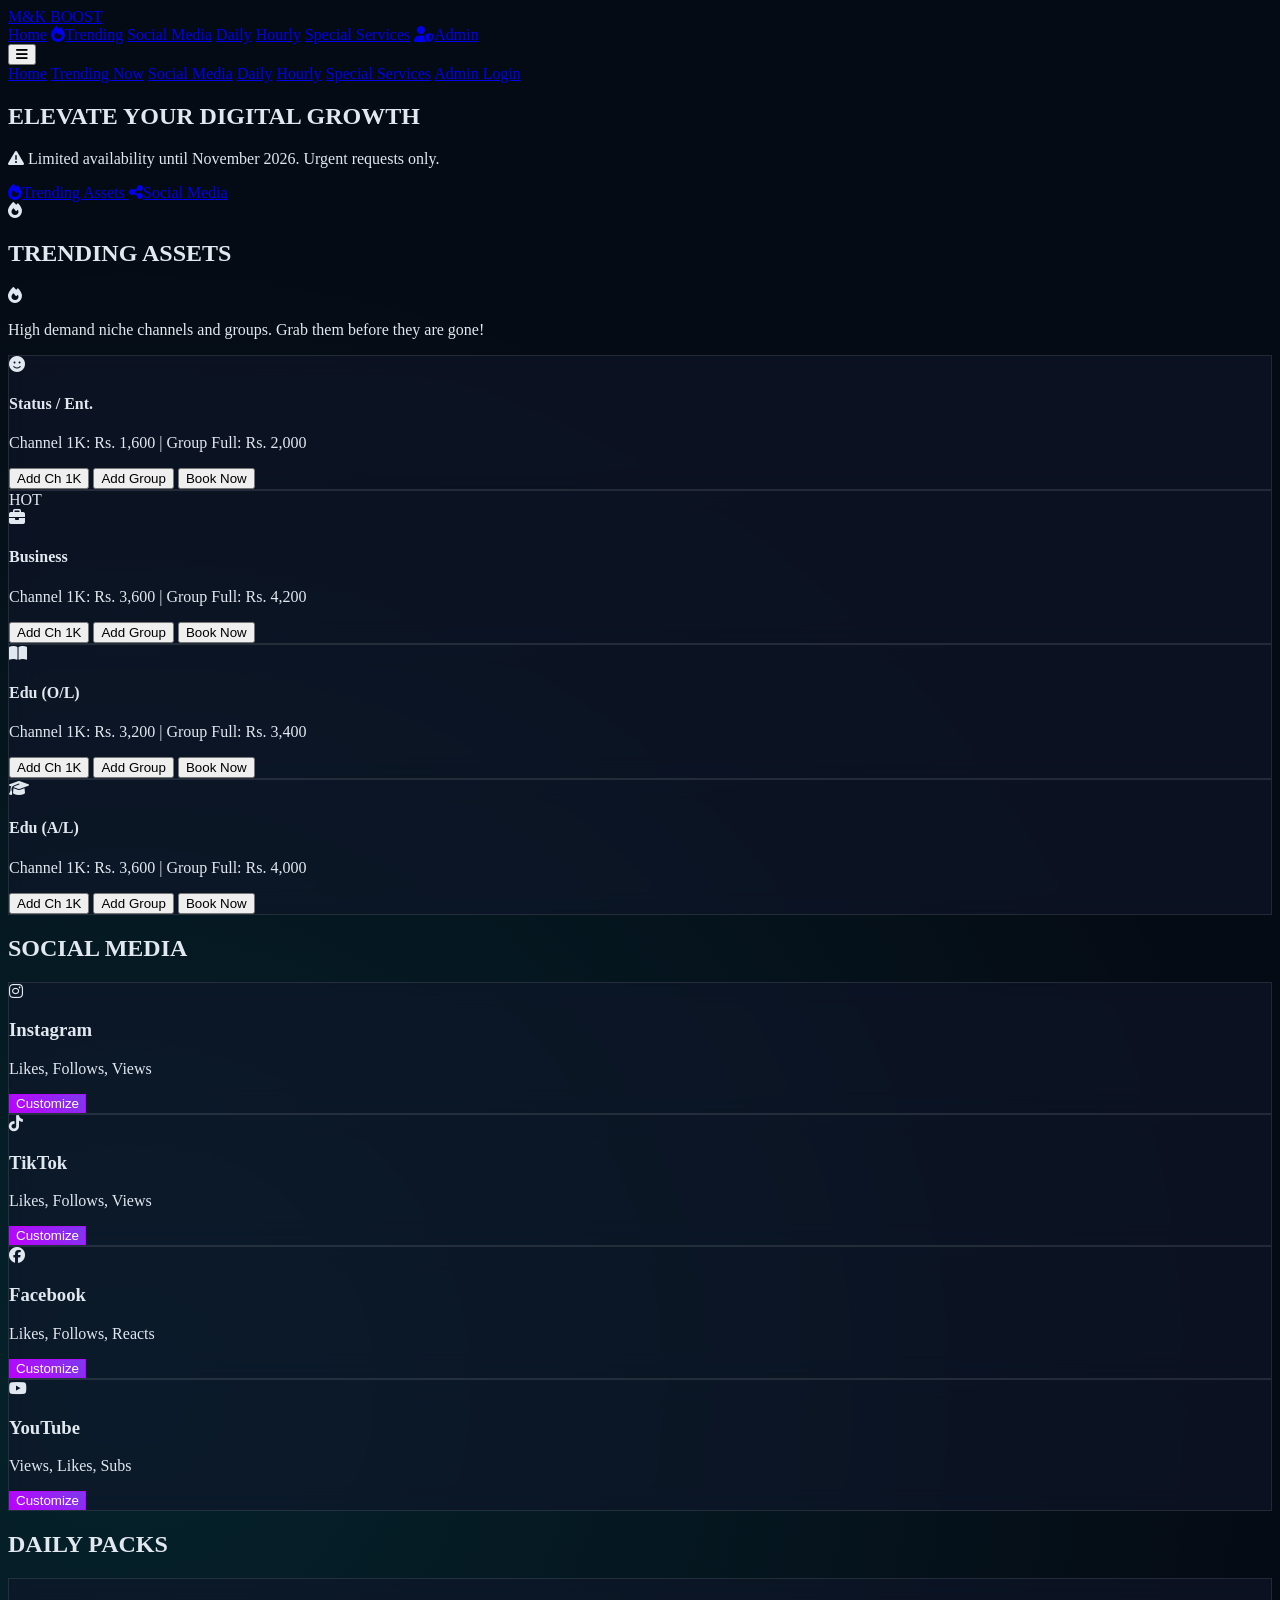
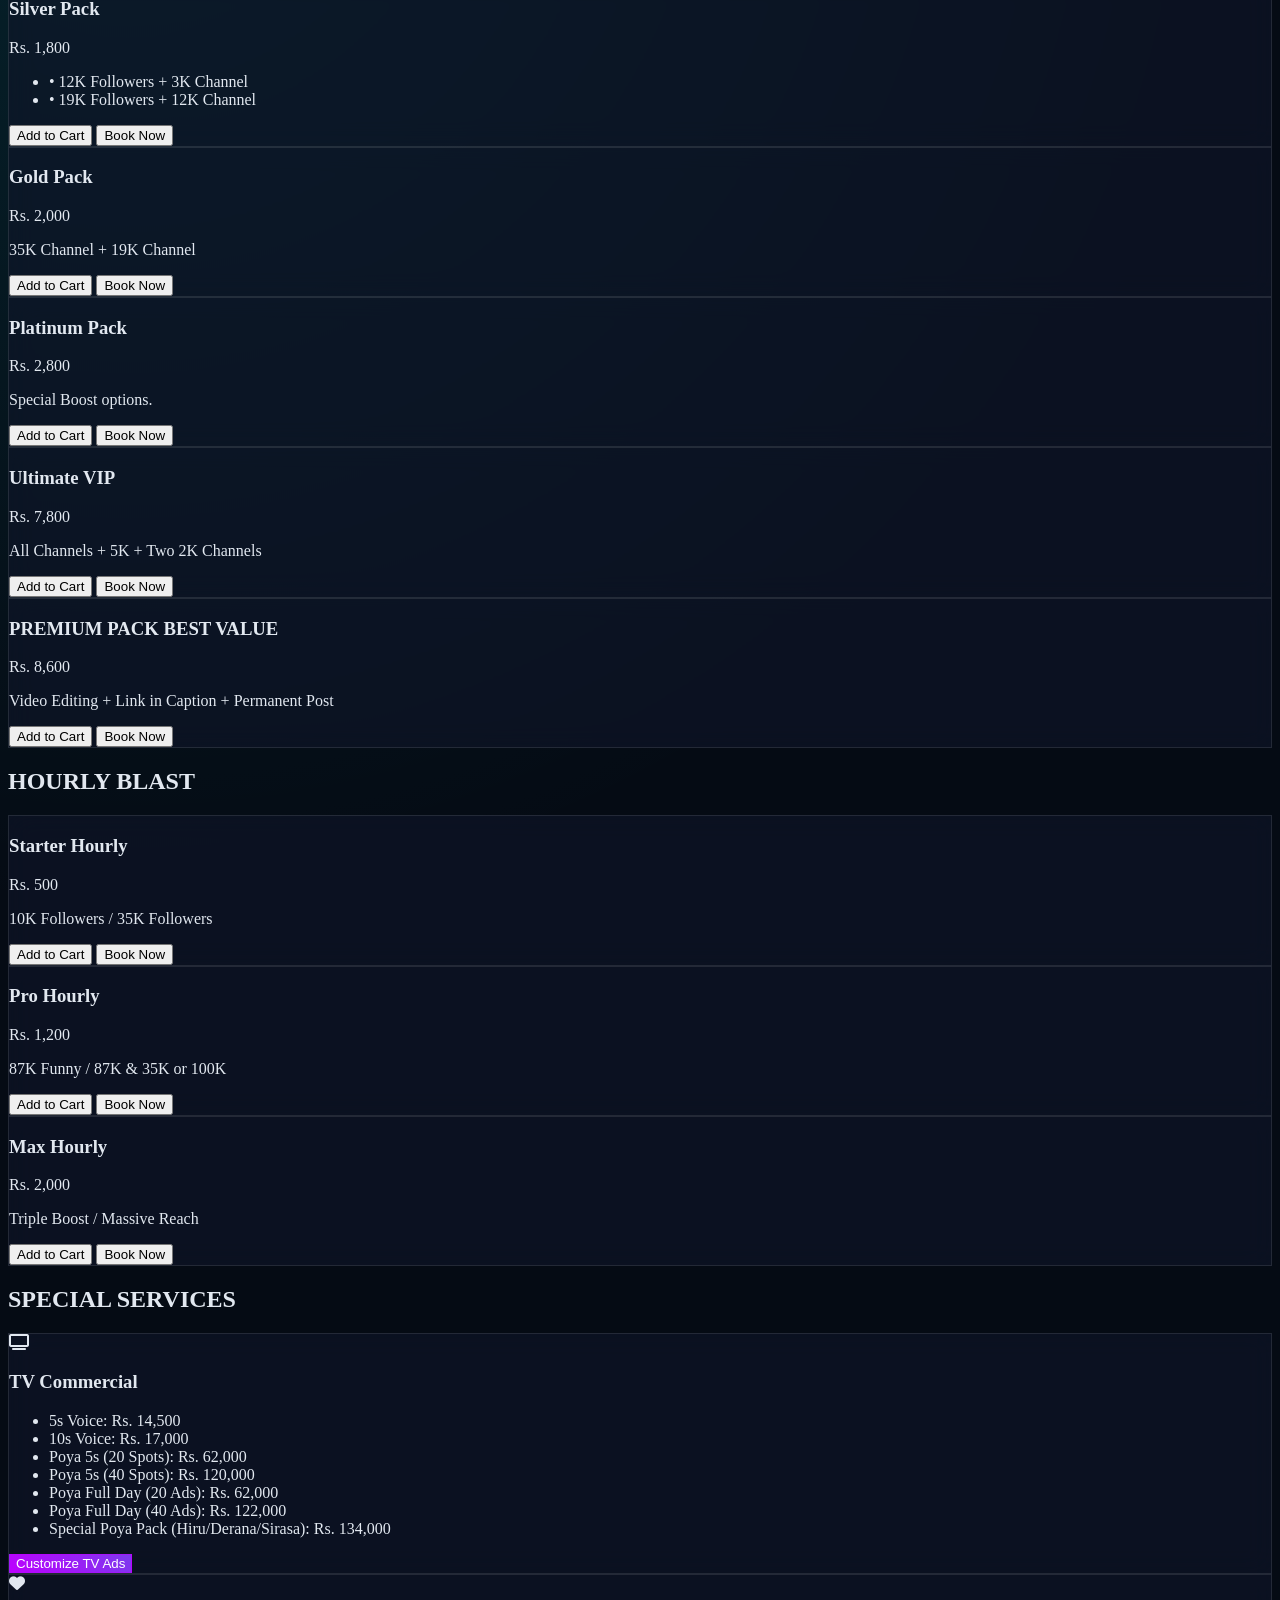
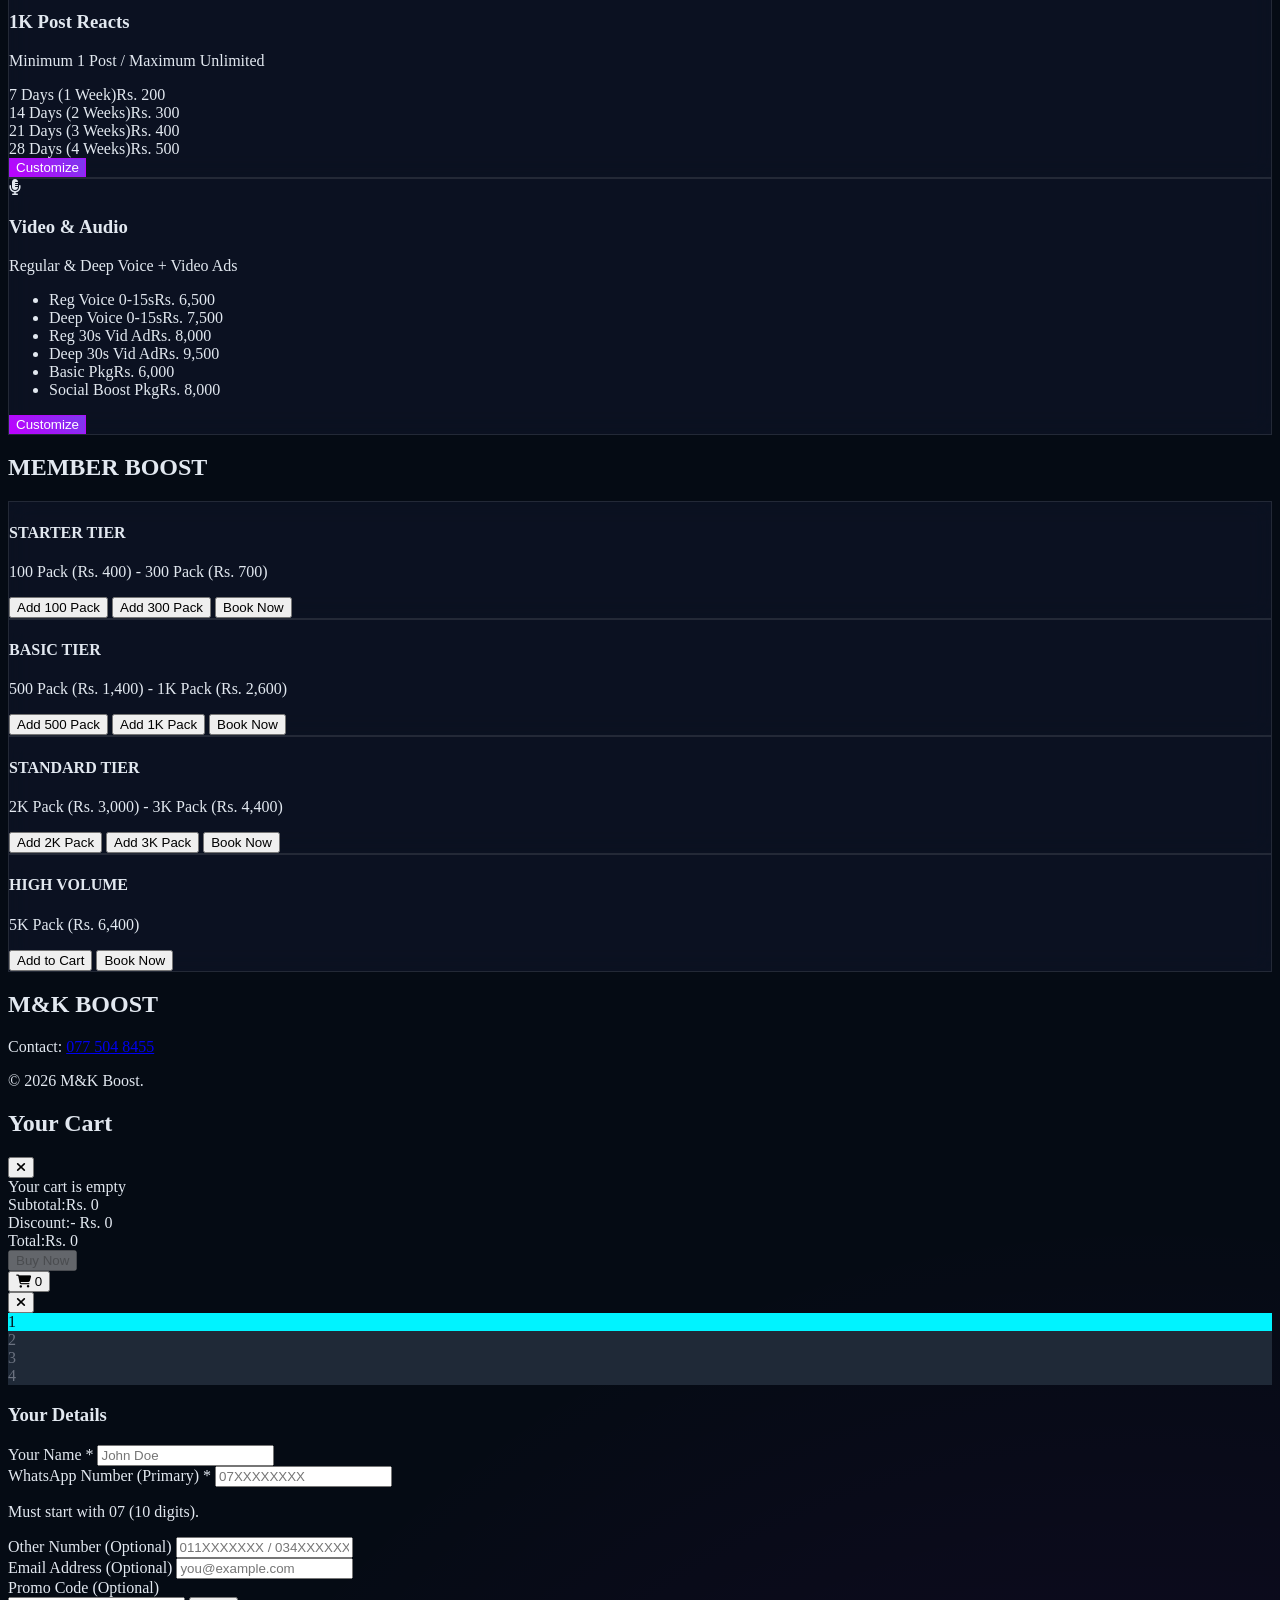
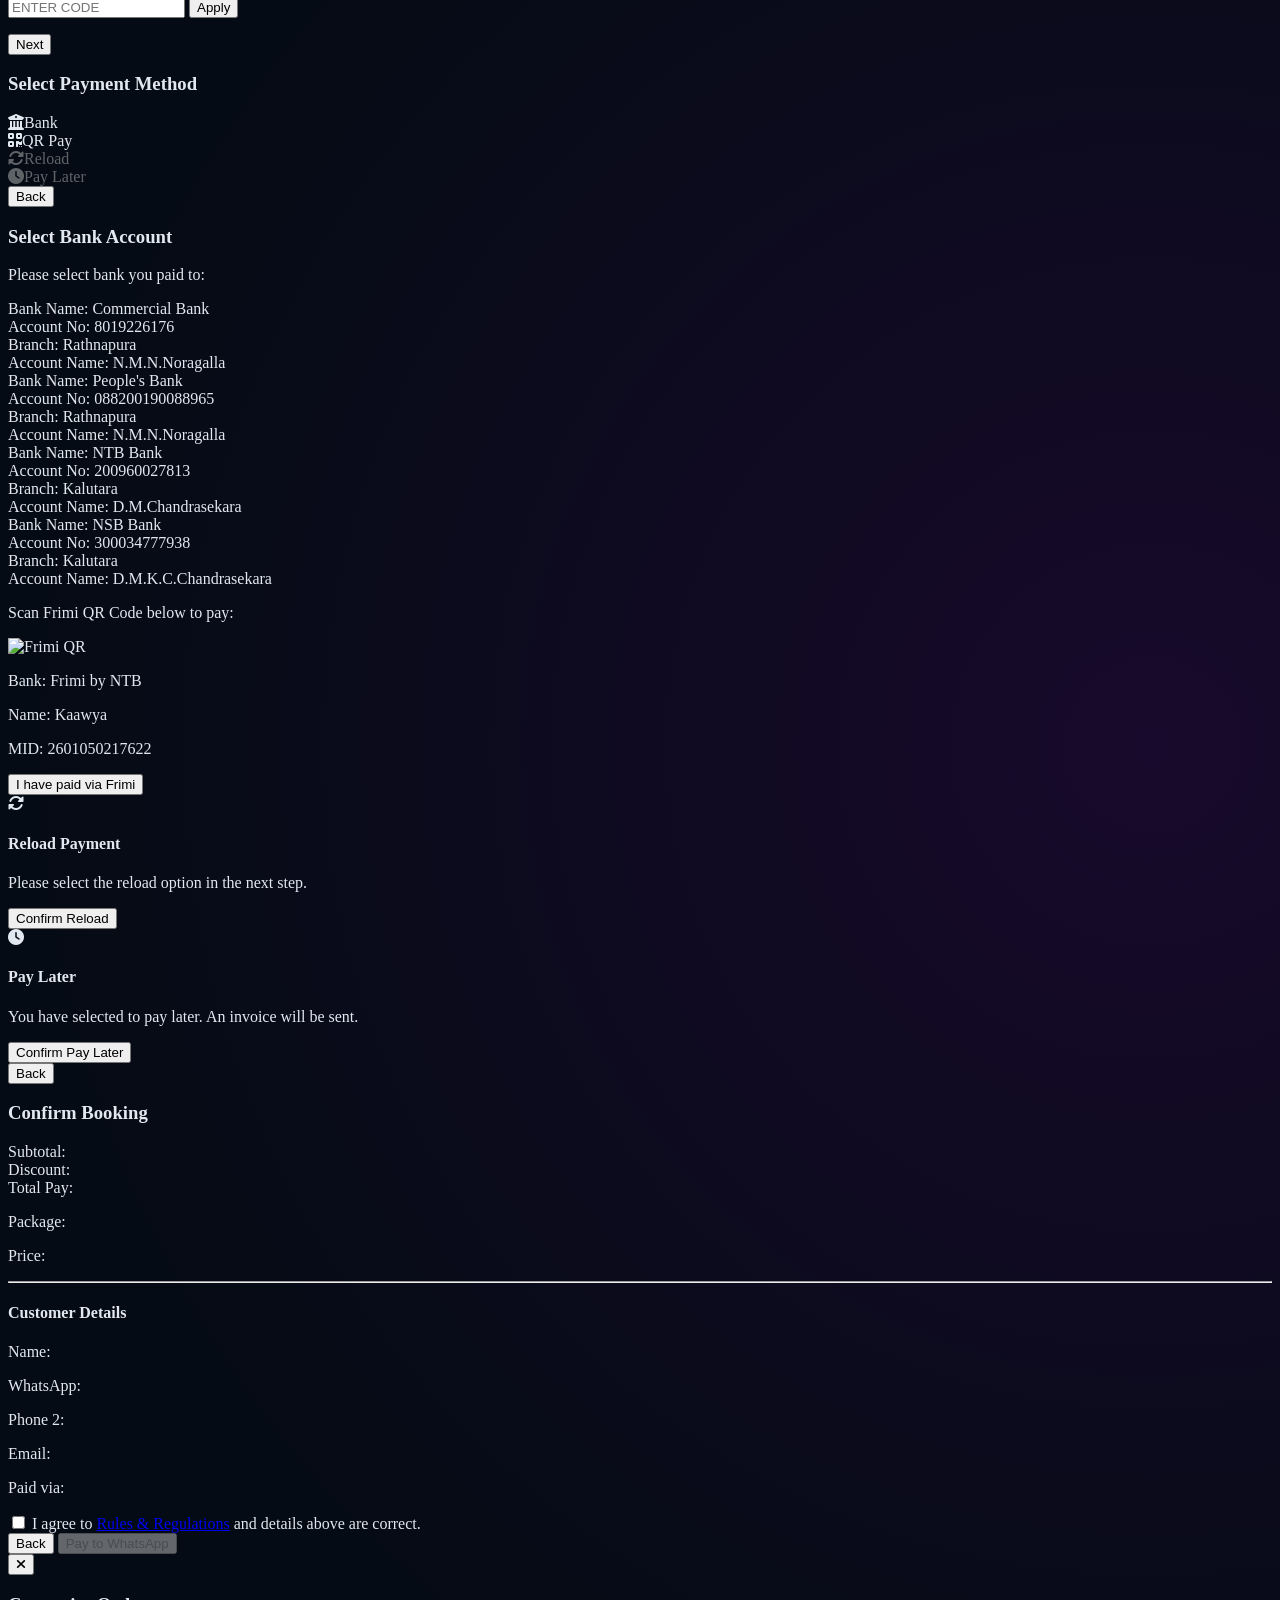
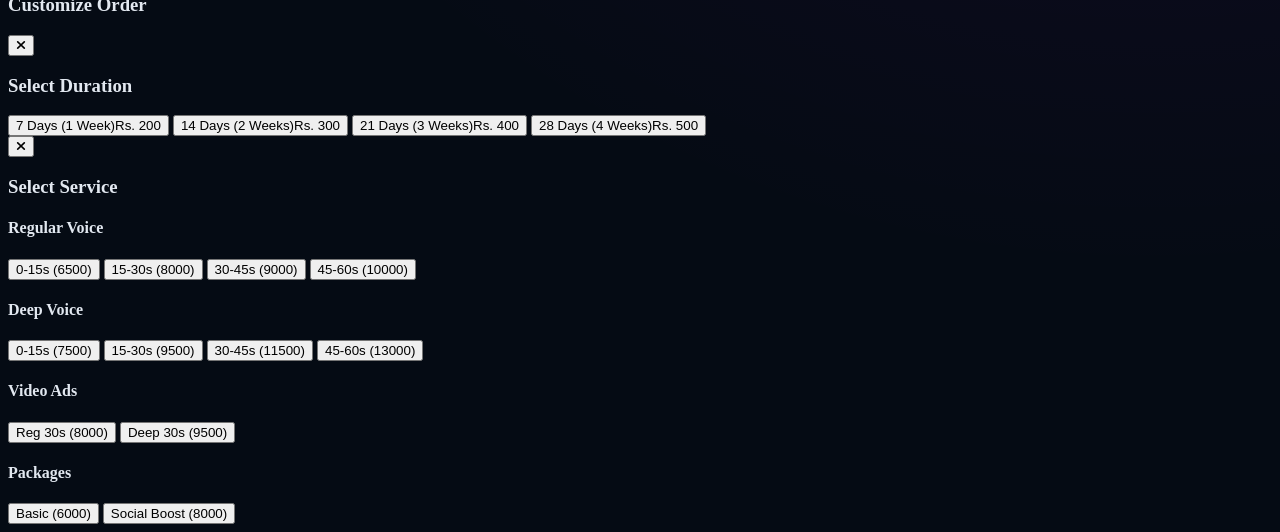
==== commit 2e2f0066: "Update index.html" ====
--- a/index.html
+++ b/index.html
@@ -98,13 +98,6 @@
             transform: scale(1.02);
         }
 
-        /* Customize Modal Logic */
-        .niche-btn.selected {
-            background-color: rgba(0, 243, 255, 0.2);
-            border-color: #00f3ff;
-            color: #00f3ff;
-        }
-
         /* Toast Notification */
         #toast {
             visibility: hidden;
@@ -150,14 +143,14 @@
             border-color: #10B981 !important;
         }
 
-        /* Custom Scrollbar */
-        ::-webkit-scrollbar {
+        /* Custom Scrollbar for Modal */
+        .modal-scroll-area::-webkit-scrollbar {
             width: 6px;
         }
-        ::-webkit-scrollbar-track {
+        .modal-scroll-area::-webkit-scrollbar-track {
             background: #0f172a; 
         }
-        ::-webkit-scrollbar-thumb {
+        .modal-scroll-area::-webkit-scrollbar-thumb {
             background: #00f3ff; 
             border-radius: 3px;
         }
@@ -171,6 +164,17 @@
         .btn-custom:hover {
             background: linear-gradient(45deg, #d946ef, #8b5cf6);
             box-shadow: 0 0 15px rgba(189, 0, 255, 0.4);
+        }
+
+        /* Option Selection within Modals */
+        .select-option-btn {
+            transition: all 0.2s;
+            border: 1px solid #374151;
+        }
+        .select-option-btn.selected {
+            background-color: rgba(0, 243, 255, 0.1);
+            border-color: #00f3ff;
+            color: #00f3ff;
         }
     </style>
 </head>
@@ -189,15 +193,11 @@
                     <div class="ml-10 flex items-baseline space-x-8">
                         <a href="#home" class="text-gray-300 hover:text-cyber-blue px-3 py-2">Home</a>
                         <a href="#trending" class="text-cyber-gold hover:text-white px-3 py-2 font-bold"><i class="fas fa-fire mr-1"></i>Trending</a>
+                        <a href="#social-media" class="text-gray-300 hover:text-cyber-blue px-3 py-2">Social Media</a>
                         <a href="#daily" class="text-gray-300 hover:text-cyber-blue px-3 py-2">Daily</a>
                         <a href="#hourly" class="text-gray-300 hover:text-cyber-blue px-3 py-2">Hourly</a>
-                        <a href="#member" class="text-gray-300 hover:text-cyber-blue px-3 py-2">Boost</a>
+                        <a href="#special" class="text-gray-300 hover:text-cyber-blue px-3 py-2">Special Services</a>
                         
-                        <!-- Customize Button -->
-                        <button onclick="openCustomizeModal()" class="bg-gradient-to-r from-purple-600 to-blue-600 text-white px-4 py-2 rounded-md font-bold hover:from-purple-500 hover:to-blue-500 transition-all shadow-lg shadow-purple-500/30 border border-purple-400/50">
-                            <i class="fas fa-sliders-h mr-2"></i>Customize
-                        </button>
-
                         <!-- Admin Link -->
                         <a href="admin.html" class="bg-gray-700 text-white px-4 py-2 rounded-md font-bold hover:bg-gray-600 transition-all"><i class="fas fa-user-shield mr-2"></i>Admin</a>
                     </div>
@@ -213,10 +213,10 @@
         <div id="mobile-menu" class="hidden md:hidden bg-cyber-card border-b border-gray-700 p-4">
             <a href="#home" class="block py-2 text-gray-300">Home</a>
             <a href="#trending" class="block py-2 text-cyber-gold font-bold">Trending Now</a>
+            <a href="#social-media" class="block py-2 text-gray-300">Social Media</a>
             <a href="#daily" class="block py-2 text-gray-300">Daily</a>
             <a href="#hourly" class="block py-2 text-gray-300">Hourly</a>
-            <a href="#member" class="block py-2 text-gray-300">Boost</a>
-            <button onclick="openCustomizeModal()" class="block w-full text-left py-2 text-purple-400 font-bold">Customize Order</button>
+            <a href="#special" class="block py-2 text-gray-300">Special Services</a>
             <a href="admin.html" class="block py-2 text-white font-bold">Admin Login</a>
         </div>
     </nav>
@@ -237,9 +237,9 @@
                 <a href="#trending" class="inline-block px-8 py-4 bg-cyber-gold text-cyber-dark font-bold rounded-lg hover:bg-white transition-all shadow-neon-gold">
                     <i class="fas fa-fire mr-2"></i>Trending Assets
                 </a>
-                <button onclick="openCustomizeModal()" class="inline-block px-8 py-4 bg-purple-600 text-white font-bold rounded-lg hover:bg-purple-500 transition-all shadow-lg shadow-purple-500/40">
-                    <i class="fas fa-calculator mr-2"></i>Customize Order
-                </button>
+                <a href="#social-media" class="inline-block px-8 py-4 bg-purple-600 text-white font-bold rounded-lg hover:bg-purple-500 transition-all shadow-lg shadow-purple-500/40">
+                    <i class="fas fa-share-alt mr-2"></i>Social Media
+                </a>
             </div>
         </div>
     </section>
@@ -300,8 +300,49 @@
         </div>
     </section>
 
+    <!-- SOCIAL MEDIA PACKAGES -->
+    <section id="social-media" class="py-20 bg-cyber-dark border-t border-gray-800">
+        <div class="max-w-7xl mx-auto px-4">
+            <h2 class="text-4xl font-display font-bold text-center mb-12"><span class="text-cyber-blue">SOCIAL</span> MEDIA</h2>
+            
+            <div class="grid grid-cols-1 md:grid-cols-2 lg:grid-cols-4 gap-6">
+                <!-- Instagram -->
+                <div class="glass-card p-6 rounded-xl border-t-2 border-pink-600 flex flex-col items-center">
+                    <i class="fab fa-instagram text-4xl text-pink-500 mb-4"></i>
+                    <h3 class="text-xl font-bold text-white mb-2">Instagram</h3>
+                    <p class="text-gray-400 text-sm text-center mb-6">Likes, Follows, Views</p>
+                    <button onclick="openSocialModal('instagram')" class="btn-custom w-full py-3 rounded font-bold transition shadow-lg">Customize</button>
+                </div>
+
+                <!-- TikTok -->
+                <div class="glass-card p-6 rounded-xl border-t-2 border-white flex flex-col items-center">
+                    <i class="fab fa-tiktok text-4xl text-white mb-4"></i>
+                    <h3 class="text-xl font-bold text-white mb-2">TikTok</h3>
+                    <p class="text-gray-400 text-sm text-center mb-6">Likes, Follows, Views</p>
+                    <button onclick="openSocialModal('tiktok')" class="btn-custom w-full py-3 rounded font-bold transition shadow-lg">Customize</button>
+                </div>
+
+                <!-- Facebook -->
+                <div class="glass-card p-6 rounded-xl border-t-2 border-blue-600 flex flex-col items-center">
+                    <i class="fab fa-facebook text-4xl text-blue-600 mb-4"></i>
+                    <h3 class="text-xl font-bold text-white mb-2">Facebook</h3>
+                    <p class="text-gray-400 text-sm text-center mb-6">Likes, Follows, Reacts</p>
+                    <button onclick="openSocialModal('facebook')" class="btn-custom w-full py-3 rounded font-bold transition shadow-lg">Customize</button>
+                </div>
+
+                <!-- YouTube -->
+                <div class="glass-card p-6 rounded-xl border-t-2 border-red-600 flex flex-col items-center">
+                    <i class="fab fa-youtube text-4xl text-red-600 mb-4"></i>
+                    <h3 class="text-xl font-bold text-white mb-2">YouTube</h3>
+                    <p class="text-gray-400 text-sm text-center mb-6">Views, Likes, Subs</p>
+                    <button onclick="openSocialModal('youtube')" class="btn-custom w-full py-3 rounded font-bold transition shadow-lg">Customize</button>
+                </div>
+            </div>
+        </div>
+    </section>
+
     <!-- SECTION A: DAILY PROMO PACKS -->
-    <section id="daily" class="py-20 bg-cyber-dark">
+    <section id="daily" class="py-20 bg-gradient-to-b from-cyber-dark to-[#0a101f]">
         <div class="max-w-7xl mx-auto px-4">
             <h2 class="text-4xl font-display font-bold text-center mb-12"><span class="text-cyber-blue">DAILY</span> PACKS</h2>
             <div class="grid grid-cols-1 md:grid-cols-2 lg:grid-cols-3 gap-8">
@@ -403,8 +444,70 @@
         </div>
     </section>
 
-    <!-- SECTION C: MEMBER BOOST -->
-    <section id="member" class="py-20 bg-cyber-dark">
+    <!-- SECTION C: SPECIAL SERVICES -->
+    <section id="special" class="py-20 bg-cyber-dark">
+        <div class="max-w-7xl mx-auto px-4">
+            <h2 class="text-4xl font-display font-bold text-center mb-12">SPECIAL <span class="text-purple-400">SERVICES</span></h2>
+            <div class="grid grid-cols-1 md:grid-cols-2 lg:grid-cols-3 gap-8">
+                
+                <!-- 1. TV Commercial -->
+                <div class="glass-card p-6 rounded-xl border border-purple-500/30 relative overflow-hidden">
+                    <div class="flex items-center gap-3 mb-4">
+                        <i class="fas fa-tv text-purple-400 text-2xl"></i>
+                        <h3 class="text-xl font-bold text-white">TV Commercial</h3>
+                    </div>
+                    <ul class="text-sm text-gray-400 space-y-2 mb-6 max-h-60 overflow-y-auto pr-2">
+                        <li class="border-b border-gray-700 pb-1"><span class="text-purple-400">5s Voice:</span> Rs. 14,500</li>
+                        <li class="border-b border-gray-700 pb-1"><span class="text-purple-400">10s Voice:</span> Rs. 17,000</li>
+                        <li class="border-b border-gray-700 pb-1"><span class="text-purple-400">Poya 5s (20 Spots):</span> Rs. 62,000</li>
+                        <li class="border-b border-gray-700 pb-1"><span class="text-purple-400">Poya 5s (40 Spots):</span> Rs. 120,000</li>
+                        <li class="border-b border-gray-700 pb-1"><span class="text-purple-400">Poya Full Day (20 Ads):</span> Rs. 62,000</li>
+                        <li class="border-b border-gray-700 pb-1"><span class="text-purple-400">Poya Full Day (40 Ads):</span> Rs. 122,000</li>
+                        <li class="text-yellow-400"><span class="font-bold">Special Poya Pack (Hiru/Derana/Sirasa):</span> Rs. 134,000</li>
+                    </ul>
+                    <button onclick="sendTVReferral()" class="btn-custom w-full py-3 rounded font-bold transition shadow-lg">Customize TV Ads</button>
+                </div>
+
+                <!-- 2. 1K Reacts (Updated) -->
+                <div class="glass-card p-6 rounded-xl border border-blue-500/30">
+                    <div class="flex items-center gap-3 mb-4">
+                        <i class="fas fa-heart text-pink-500 text-2xl"></i>
+                        <h3 class="text-xl font-bold text-white">1K Post Reacts</h3>
+                    </div>
+                    <p class="text-xs text-gray-400 mb-4">Minimum 1 Post / Maximum Unlimited</p>
+                    <div class="flex flex-col gap-2 mb-6">
+                        <div class="flex justify-between text-sm"><span class="text-gray-300">7 Days (1 Week)</span><span class="text-cyber-blue">Rs. 200</span></div>
+                        <div class="flex justify-between text-sm"><span class="text-gray-300">14 Days (2 Weeks)</span><span class="text-cyber-blue">Rs. 300</span></div>
+                        <div class="flex justify-between text-sm"><span class="text-gray-300">21 Days (3 Weeks)</span><span class="text-cyber-blue">Rs. 400</span></div>
+                        <div class="flex justify-between text-sm"><span class="text-gray-300">28 Days (4 Weeks)</span><span class="text-cyber-blue">Rs. 500</span></div>
+                    </div>
+                    <button onclick="openReactionModal()" class="btn-custom w-full py-3 rounded font-bold transition shadow-lg">Customize</button>
+                </div>
+
+                <!-- 3. Video Edit & Audio Dubbing -->
+                <div class="glass-card p-6 rounded-xl border border-cyan-500/30">
+                    <div class="flex items-center gap-3 mb-4">
+                        <i class="fas fa-microphone-alt text-cyan-400 text-2xl"></i>
+                        <h3 class="text-xl font-bold text-white">Video & Audio</h3>
+                    </div>
+                    <p class="text-xs text-gray-400 mb-4">Regular & Deep Voice + Video Ads</p>
+                    <ul class="text-sm text-gray-400 space-y-2 mb-6 max-h-40 overflow-y-auto">
+                        <li class="flex justify-between"><span>Reg Voice 0-15s</span><span>Rs. 6,500</span></li>
+                        <li class="flex justify-between"><span>Deep Voice 0-15s</span><span>Rs. 7,500</span></li>
+                        <li class="flex justify-between"><span>Reg 30s Vid Ad</span><span>Rs. 8,000</span></li>
+                        <li class="flex justify-between"><span>Deep 30s Vid Ad</span><span>Rs. 9,500</span></li>
+                        <li class="border-t border-gray-700 pt-1 mt-1 flex justify-between font-bold text-white"><span>Basic Pkg</span><span>Rs. 6,000</span></li>
+                        <li class="flex justify-between font-bold text-cyber-blue"><span>Social Boost Pkg</span><span>Rs. 8,000</span></li>
+                    </ul>
+                    <button onclick="openVideoModal()" class="btn-custom w-full py-3 rounded font-bold transition shadow-lg">Customize</button>
+                </div>
+
+            </div>
+        </div>
+    </section>
+
+    <!-- SECTION D: MEMBER BOOST -->
+    <section id="member" class="py-20 bg-[#080f1e]">
         <div class="max-w-7xl mx-auto px-4">
             <h2 class="text-4xl font-display font-bold text-center mb-12">MEMBER <span class="text-green-400">BOOST</span></h2>
             <div class="grid grid-cols-2 md:grid-cols-4 gap-6">
@@ -475,99 +578,6 @@
         <i class="fas fa-shopping-cart text-2xl"></i>
         <span id="cart-count" class="absolute -top-1 -right-1 bg-red-500 text-white text-xs font-bold w-6 h-6 rounded-full flex items-center justify-center hidden">0</span>
     </button>
-
-    <!-- ==================== CUSTOMIZE CALCULATOR MODAL ==================== -->
-    <div id="customizeModal" class="fixed inset-0 z-[60] hidden bg-black/90 backdrop-blur-sm flex items-center justify-center p-4">
-        <div class="bg-cyber-card border border-gray-600 rounded-xl max-w-md w-full shadow-2xl p-6 relative max-h-[90vh] overflow-y-auto">
-            <button onclick="closeCustomizeModal()" class="absolute top-4 right-4 text-gray-400 hover:text-white z-10"><i class="fas fa-times text-xl"></i></button>
-            
-            <h3 class="text-2xl font-bold text-white mb-6 text-center"><i class="fas fa-calculator text-cyber-blue mr-2"></i>Customize Order</h3>
-
-            <!-- Step 1: Type -->
-            <div class="mb-6">
-                <label class="block text-gray-400 text-sm mb-2 uppercase tracking-wider">Select Type</label>
-                <div class="flex gap-4">
-                    <button onclick="setCustType('group')" id="btn-type-group" class="flex-1 py-3 border border-gray-600 rounded hover:bg-gray-700 transition font-bold text-gray-300">GROUP</button>
-                    <button onclick="setCustType('channel')" id="btn-type-channel" class="flex-1 py-3 border border-gray-600 rounded hover:bg-gray-700 transition font-bold text-gray-300">CHANNEL</button>
-                </div>
-            </div>
-
-            <!-- Step 2: Niche -->
-            <div id="step-niche" class="mb-6 hidden">
-                <label class="block text-gray-400 text-sm mb-2 uppercase tracking-wider">Select Niche</label>
-                <div class="grid grid-cols-2 gap-2">
-                    <button onclick="setCustNiche('status')" class="niche-btn p-2 border border-gray-600 rounded text-sm hover:bg-gray-700 text-gray-300">Status / Ent</button>
-                    <button onclick="setCustNiche('business')" class="niche-btn p-2 border border-gray-600 rounded text-sm hover:bg-gray-700 text-gray-300">Business</button>
-                    <button onclick="setCustNiche('edu_ol')" class="niche-btn p-2 border border-gray-600 rounded text-sm hover:bg-gray-700 text-gray-300">Edu O/L</button>
-                    <button onclick="setCustNiche('edu_al')" class="niche-btn p-2 border border-gray-600 rounded text-sm hover:bg-gray-700 text-gray-300">Edu A/L</button>
-                </div>
-                <button id="btn-general-boost" onclick="setCustNiche('general')" class="hidden mt-3 w-full py-2 border border-cyber-blue text-cyber-blue rounded text-sm hover:bg-cyber-blue hover:text-cyber-dark font-bold">
-                    <i class="fas fa-rocket mr-1"></i> General Boost (LKR 4/follower)
-                </button>
-            </div>
-
-            <!-- Step 3: Quantity -->
-            <div id="step-quantity" class="mb-6 hidden">
-                <label id="lbl-quantity" class="block text-gray-400 text-sm mb-2 uppercase tracking-wider">Enter Quantity</label>
-                <input type="number" id="cust-qty" oninput="calculateCustomPrice()" class="w-full bg-gray-900 border border-gray-600 rounded p-3 text-white focus:border-cyber-blue outline-none" placeholder="Min 50 / Max 100,000">
-                <p id="qty-validation" class="text-xs text-red-400 mt-1 hidden"></p>
-                <p class="text-xs text-gray-500 mt-1">* 1000 counts as 1 Pack</p>
-            </div>
-
-            <!-- Step 4: Extra Time -->
-            <div id="step-time" class="mb-6 hidden">
-                <label class="block text-gray-400 text-sm mb-2 uppercase tracking-wider">Extra Time (Optional)</label>
-                <div class="grid grid-cols-2 gap-4">
-                    <div>
-                        <span class="text-xs text-gray-500 block mb-1">Days (0-7)</span>
-                        <input type="number" id="cust-days" oninput="calculateCustomPrice()" min="0" max="7" class="w-full bg-gray-900 border border-gray-600 rounded p-2 text-white text-center">
-                        <p class="text-[10px] text-gray-500 text-center mt-1">Rs. 500 / day</p>
-                    </div>
-                    <div>
-                        <span class="text-xs text-gray-500 block mb-1">Hours (0-24)</span>
-                        <input type="number" id="cust-hours" oninput="calculateCustomPrice()" min="0" max="24" class="w-full bg-gray-900 border border-gray-600 rounded p-2 text-white text-center">
-                        <p class="text-[10px] text-gray-500 text-center mt-1">Rs. 300 / hr</p>
-                    </div>
-                </div>
-            </div>
-
-            <!-- Step 5: Promo & Result -->
-            <div id="step-result" class="hidden">
-                <div class="mb-4">
-                    <div class="flex gap-2">
-                        <input type="text" id="cust-promo" oninput="applyCustPromo()" class="flex-1 bg-gray-900 border border-gray-600 rounded p-2 text-white uppercase text-sm" placeholder="PROMO CODE">
-                        <button onclick="applyCustPromo()" class="px-3 bg-gray-700 text-white text-xs rounded">Apply</button>
-                    </div>
-                    <p id="cust-promo-msg" class="text-xs mt-1 hidden"></p>
-                </div>
-
-                <div class="bg-gray-800 p-4 rounded-lg border border-gray-700">
-                    <div class="flex justify-between text-sm mb-1">
-                        <span class="text-gray-400">Base Price:</span>
-                        <span id="cust-base-price" class="text-white">Rs. 0</span>
-                    </div>
-                    <div class="flex justify-between text-sm mb-1">
-                        <span class="text-gray-400">Extra Time:</span>
-                        <span id="cust-time-price" class="text-white">Rs. 0</span>
-                    </div>
-                    <div class="flex justify-between text-sm mb-2 border-b border-gray-600 pb-2">
-                        <span class="text-gray-400">Discount:</span>
-                        <span id="cust-disc-price" class="text-red-400">- Rs. 0</span>
-                    </div>
-                    <div class="flex justify-between text-lg font-bold">
-                        <span class="text-white">Total:</span>
-                        <span id="cust-total-price" class="text-cyber-blue">Rs. 0</span>
-                    </div>
-                </div>
-
-                <div class="mt-6 flex gap-3">
-                    <button onclick="closeCustomizeModal()" class="flex-1 py-3 border border-gray-600 text-gray-300 rounded hover:bg-white/5 transition">Cancel</button>
-                    <button onclick="addCustomToCart()" class="flex-1 py-3 bg-cyber-blue text-cyber-dark font-bold rounded hover:bg-white transition">Add to Cart</button>
-                </div>
-            </div>
-
-        </div>
-    </div>
 
     <!-- ==================== MAIN BOOKING MODAL ==================== -->
     <div id="bookingModal" class="fixed inset-0 z-50 hidden bg-black/85 backdrop-blur-sm flex items-center justify-center p-4">
@@ -745,6 +755,83 @@
                     <div class="flex gap-4">
                         <button onclick="prevStep(4)" class="w-1/2 py-3 border border-gray-600 text-gray-300 rounded hover:bg-white/5 transition">Back</button>
                         <button id="whatsappBtn" onclick="sendToWhatsApp()" class="w-1/2 bg-[#25D366] text-white font-bold py-3 rounded hover:bg-[#128C7E] transition disabled:opacity-50 disabled:cursor-not-allowed" disabled>Pay to WhatsApp</button>
+                    </div>
+                </div>
+            </div>
+        </div>
+    </div>
+
+    <!-- ==================== SUB-MODALS FOR CUSTOMIZATION ==================== -->
+    
+    <!-- Social Media Customizer Modal -->
+    <div id="socialModal" class="fixed inset-0 z-[60] hidden bg-black/90 backdrop-blur-sm flex items-center justify-center p-4">
+        <div class="bg-cyber-card border border-gray-600 rounded-xl max-w-md w-full shadow-2xl p-6 relative">
+            <button onclick="closeSocialModal()" class="absolute top-4 right-4 text-gray-400 hover:text-white"><i class="fas fa-times"></i></button>
+            <h3 id="socialModalTitle" class="text-xl font-bold text-white mb-4 text-center">Customize Order</h3>
+            <div id="socialOptions" class="grid grid-cols-1 gap-3">
+                <!-- Options injected via JS -->
+            </div>
+        </div>
+    </div>
+
+    <!-- Reaction Customizer Modal -->
+    <div id="reactionModal" class="fixed inset-0 z-[60] hidden bg-black/90 backdrop-blur-sm flex items-center justify-center p-4">
+        <div class="bg-cyber-card border border-gray-600 rounded-xl max-w-md w-full shadow-2xl p-6 relative">
+            <button onclick="closeReactionModal()" class="absolute top-4 right-4 text-gray-400 hover:text-white"><i class="fas fa-times"></i></button>
+            <h3 class="text-xl font-bold text-pink-400 mb-4 text-center">Select Duration</h3>
+            <div class="space-y-3">
+                <button onclick="addCustomItem('1K Reacts (7 Days)', 200); closeReactionModal()" class="w-full p-3 border border-gray-600 rounded hover:bg-gray-700 flex justify-between">
+                    <span>7 Days (1 Week)</span><span class="font-bold">Rs. 200</span>
+                </button>
+                <button onclick="addCustomItem('1K Reacts (14 Days)', 300); closeReactionModal()" class="w-full p-3 border border-gray-600 rounded hover:bg-gray-700 flex justify-between">
+                    <span>14 Days (2 Weeks)</span><span class="font-bold">Rs. 300</span>
+                </button>
+                <button onclick="addCustomItem('1K Reacts (21 Days)', 400); closeReactionModal()" class="w-full p-3 border border-gray-600 rounded hover:bg-gray-700 flex justify-between">
+                    <span>21 Days (3 Weeks)</span><span class="font-bold">Rs. 400</span>
+                </button>
+                <button onclick="addCustomItem('1K Reacts (28 Days)', 500); closeReactionModal()" class="w-full p-3 border border-gray-600 rounded hover:bg-gray-700 flex justify-between">
+                    <span>28 Days (4 Weeks)</span><span class="font-bold">Rs. 500</span>
+                </button>
+            </div>
+        </div>
+    </div>
+
+    <!-- Video & Audio Customizer Modal -->
+    <div id="videoModal" class="fixed inset-0 z-[60] hidden bg-black/90 backdrop-blur-sm flex items-center justify-center p-4">
+        <div class="bg-cyber-card border border-gray-600 rounded-xl max-w-md w-full shadow-2xl p-6 relative max-h-[80vh] overflow-y-auto">
+            <button onclick="closeVideoModal()" class="absolute top-4 right-4 text-gray-400 hover:text-white"><i class="fas fa-times"></i></button>
+            <h3 class="text-xl font-bold text-cyan-400 mb-4 text-center">Select Service</h3>
+            <div class="space-y-4">
+                <div class="p-3 border border-gray-700 rounded">
+                    <h4 class="text-white font-bold mb-2">Regular Voice</h4>
+                    <div class="grid grid-cols-2 gap-2">
+                        <button onclick="addCustomItem('Reg Voice 0-15s', 6500); closeVideoModal()" class="text-xs bg-gray-800 p-2 rounded hover:bg-gray-700">0-15s (6500)</button>
+                        <button onclick="addCustomItem('Reg Voice 15-30s', 8000); closeVideoModal()" class="text-xs bg-gray-800 p-2 rounded hover:bg-gray-700">15-30s (8000)</button>
+                        <button onclick="addCustomItem('Reg Voice 30-45s', 9000); closeVideoModal()" class="text-xs bg-gray-800 p-2 rounded hover:bg-gray-700">30-45s (9000)</button>
+                        <button onclick="addCustomItem('Reg Voice 45-60s', 10000); closeVideoModal()" class="text-xs bg-gray-800 p-2 rounded hover:bg-gray-700">45-60s (10000)</button>
+                    </div>
+                </div>
+                <div class="p-3 border border-gray-700 rounded">
+                    <h4 class="text-white font-bold mb-2">Deep Voice</h4>
+                    <div class="grid grid-cols-2 gap-2">
+                        <button onclick="addCustomItem('Deep Voice 0-15s', 7500); closeVideoModal()" class="text-xs bg-gray-800 p-2 rounded hover:bg-gray-700">0-15s (7500)</button>
+                        <button onclick="addCustomItem('Deep Voice 15-30s', 9500); closeVideoModal()" class="text-xs bg-gray-800 p-2 rounded hover:bg-gray-700">15-30s (9500)</button>
+                        <button onclick="addCustomItem('Deep Voice 30-45s', 11500); closeVideoModal()" class="text-xs bg-gray-800 p-2 rounded hover:bg-gray-700">30-45s (11500)</button>
+                        <button onclick="addCustomItem('Deep Voice 45-60s', 13000); closeVideoModal()" class="text-xs bg-gray-800 p-2 rounded hover:bg-gray-700">45-60s (13000)</button>
+                    </div>
+                </div>
+                <div class="p-3 border border-gray-700 rounded">
+                    <h4 class="text-white font-bold mb-2">Video Ads</h4>
+                    <div class="grid grid-cols-2 gap-2">
+                        <button onclick="addCustomItem('30s Vid Ad (Reg Voice)', 8000); closeVideoModal()" class="text-xs bg-gray-800 p-2 rounded hover:bg-gray-700">Reg 30s (8000)</button>
+                        <button onclick="addCustomItem('30s Vid Ad (Deep Voice)', 9500); closeVideoModal()" class="text-xs bg-gray-800 p-2 rounded hover:bg-gray-700">Deep 30s (9500)</button>
+                    </div>
+                </div>
+                <div class="p-3 border border-gray-700 rounded">
+                    <h4 class="text-white font-bold mb-2">Packages</h4>
+                    <div class="grid grid-cols-2 gap-2">
+                        <button onclick="addCustomItem('Basic Video Pkg', 6000); closeVideoModal()" class="text-xs bg-gray-800 p-2 rounded hover:bg-gray-700">Basic (6000)</button>
+                        <button onclick="addCustomItem('Social Boost Pkg', 8000); closeVideoModal()" class="text-xs bg-gray-800 p-2 rounded hover:bg-gray-700">Social Boost (8000)</button>
                     </div>
                 </div>
             </div>
@@ -771,250 +858,16 @@
             'pay_later': { min: 20000, max: Infinity }
         };
 
-        // ==================== CUSTOMIZE CALCULATOR LOGIC ====================
-        let custState = {
-            type: null, // group | channel
-            niche: null, // status | business | edu_ol | edu_al | general
-            qty: 0,
-            days: 0,
-            hours: 0,
-            discount: 0,
-            calculatedPrice: 0,
-            basePrice: 0,
-            timePrice: 0
-        };
-
-        const NICHE_PRICES = {
-            group: {
-                'status': 2000,
-                'business': 4200,
-                'edu_ol': 3400,
-                'edu_al': 4000
-            },
-            channel: {
-                'status': 1600,
-                'business': 3600,
-                'edu_ol': 3200,
-                'edu_al': 3600
-            }
-        };
-
-        function openCustomizeModal() {
-            // Reset State
-            custState = { type: null, niche: null, qty: 0, days: 0, hours: 0, discount: 0, calculatedPrice: 0, basePrice: 0, timePrice: 0 };
-            
-            // Reset UI
-            document.getElementById('step-niche').classList.add('hidden');
-            document.getElementById('step-quantity').classList.add('hidden');
-            document.getElementById('step-time').classList.add('hidden');
-            document.getElementById('step-result').classList.add('hidden');
-            document.getElementById('btn-type-group').classList.remove('bg-cyber-blue', 'text-cyber-dark', 'border-cyber-blue');
-            document.getElementById('btn-type-channel').classList.remove('bg-cyber-blue', 'text-cyber-dark', 'border-cyber-blue');
-            document.getElementById('btn-type-group').classList.add('text-gray-300');
-            document.getElementById('btn-type-channel').classList.add('text-gray-300');
-            document.getElementById('cust-qty').value = '';
-            document.getElementById('cust-days').value = '';
-            document.getElementById('cust-hours').value = '';
-            document.getElementById('cust-promo').value = '';
-            document.getElementById('cust-promo-msg').classList.add('hidden');
-            document.querySelectorAll('.niche-btn').forEach(b => b.classList.remove('selected'));
-
-            document.getElementById('customizeModal').classList.remove('hidden');
-        }
-
-        function closeCustomizeModal() {
-            document.getElementById('customizeModal').classList.add('hidden');
-        }
-
-        function setCustType(type) {
-            custState.type = type;
-            // UI Update
-            const btnG = document.getElementById('btn-type-group');
-            const btnC = document.getElementById('btn-type-channel');
-            const btnGen = document.getElementById('btn-general-boost');
-
-            btnG.className = `flex-1 py-3 border rounded font-bold transition ${type === 'group' ? 'bg-cyber-blue text-cyber-dark border-cyber-blue' : 'border-gray-600 text-gray-300 hover:bg-gray-700'}`;
-            btnC.className = `flex-1 py-3 border rounded font-bold transition ${type === 'channel' ? 'bg-cyber-blue text-cyber-dark border-cyber-blue' : 'border-gray-600 text-gray-300 hover:bg-gray-700'}`;
-
-            // Show General Boost only for Channel
-            if(type === 'channel') {
-                btnGen.classList.remove('hidden');
-            } else {
-                btnGen.classList.add('hidden');
-                if(custState.niche === 'general') custState.niche = null; // Reset if switched to group
-            }
-
-            document.getElementById('step-niche').classList.remove('hidden');
-            calculateCustomPrice();
-        }
-
-        function setCustNiche(niche) {
-            custState.niche = niche;
-            document.querySelectorAll('.niche-btn').forEach(b => b.classList.remove('selected'));
-            
-            // Highlight selected
-            // (In a real app, I'd add IDs to buttons, but here just relying on click event or visual feedback logic)
-            const buttons = document.querySelectorAll('.niche-btn');
-            const map = ['status', 'business', 'edu_ol', 'edu_al'];
-            buttons.forEach((btn, idx) => {
-                if(map[idx] === niche) btn.classList.add('selected');
-            });
-
-            if(niche === 'general') {
-                 document.getElementById('btn-general-boost').classList.add('bg-cyber-blue', 'text-cyber-dark');
-                 document.getElementById('btn-general-boost').classList.remove('text-cyber-blue', 'border-cyber-blue');
-            } else {
-                 document.getElementById('btn-general-boost').classList.remove('bg-cyber-blue', 'text-cyber-dark');
-                 document.getElementById('btn-general-boost').classList.add('text-cyber-blue', 'border-cyber-blue');
-            }
-
-            document.getElementById('step-quantity').classList.remove('hidden');
-            document.getElementById('step-time').classList.remove('hidden');
-            document.getElementById('step-result').classList.remove('hidden');
-
-            // Update Label
-            const lbl = document.getElementById('lbl-quantity');
-            const inp = document.getElementById('cust-qty');
-            if(custState.type === 'group') {
-                lbl.innerText = "Enter Member Count";
-                inp.placeholder = "Min 50 / Max 100,000";
-            } else {
-                lbl.innerText = "Enter Follower Count";
-                if(niche === 'general') inp.placeholder = "Min 20 / Max 100,000";
-                else inp.placeholder = "Min 50 / Max 100,000";
-            }
-
-            calculateCustomPrice();
-        }
-
-        function calculateCustomPrice() {
-            if(!custState.type || !custState.niche) return;
-
-            const qtyInput = document.getElementById('cust-qty').value;
-            const daysInput = document.getElementById('cust-days').value || 0;
-            const hoursInput = document.getElementById('cust-hours').value || 0;
-            const validationMsg = document.getElementById('qty-validation');
-
-            let qty = parseInt(qtyInput);
-            let isValid = true;
-            let minQty = 50;
-            let maxQty = 100000;
-
-            // Rules for "General Boost" (Channel)
-            if(custState.niche === 'general') {
-                minQty = 20;
-                // No max limit practically, but using 100k for UI safety or removing max check
-                // Prompt says: "Busst followers eka giyama... min 20, no max limit"
-                maxQty = 999999999; 
-            }
-
-            // Validation
-            if(isNaN(qty)) {
-                isValid = false;
-                validationMsg.innerText = "";
-                custState.qty = 0;
-            } else if (qty < minQty) {
-                isValid = false;
-                validationMsg.innerText = `Minimum ${minQty} required.`;
-                custState.qty = 0;
-            } else if (qty > maxQty && maxQty !== 999999999) {
-                isValid = false;
-                validationMsg.innerText = `Maximum ${maxQty} allowed.`;
-                custState.qty = 0;
-            } else {
-                validationMsg.classList.add('hidden');
-                custState.qty = qty;
-            }
-
-            // Calculate Base Price
-            let base = 0;
-            if (custState.niche === 'general') {
-                // LKR 4 per follower
-                base = qty * 4;
-            } else {
-                // Pack logic: Price per 1000, ceil division
-                const packs = Math.ceil(qty / 1000);
-                const pricePerPack = NICHE_PRICES[custState.type][custState.niche];
-                base = packs * pricePerPack;
-            }
-            custState.basePrice = base;
-
-            // Calculate Time Price
-            let time = 0;
-            if(daysInput > 0) time += (parseInt(daysInput) * 500);
-            if(hoursInput > 0) time += (parseInt(hoursInput) * 300);
-            custState.timePrice = time;
-
-            // Apply Discount
-            let disc = 0;
-            if(custState.discount > 0) {
-                disc = Math.round((base + time) * custState.discount);
-            }
-
-            custState.calculatedPrice = (base + time) - disc;
-
-            // Update UI
-            if(isValid) {
-                validationMsg.classList.add('hidden');
-                document.getElementById('cust-base-price').innerText = `Rs. ${base.toLocaleString()}`;
-                document.getElementById('cust-time-price').innerText = time > 0 ? `Rs. ${time.toLocaleString()}` : 'Rs. 0';
-                document.getElementById('cust-disc-price').innerText = disc > 0 ? `- Rs. ${disc.toLocaleString()}` : 'Rs. 0';
-                document.getElementById('cust-total-price').innerText = `Rs. ${custState.calculatedPrice.toLocaleString()}`;
-                document.getElementById('cust-total-price').classList.remove('text-red-500');
-            } else {
-                document.getElementById('cust-base-price').innerText = 'Rs. 0';
-                document.getElementById('cust-time-price').innerText = 'Rs. 0';
-                document.getElementById('cust-total-price').innerText = 'Rs. 0';
-            }
-        }
-
-        function applyCustPromo() {
-            const code = document.getElementById('cust-promo').value.trim().toLowerCase();
-            const msg = document.getElementById('cust-promo-msg');
-            
-            if (PROMO_CODES.hasOwnProperty(code)) {
-                custState.discount = PROMO_CODES[code];
-                msg.innerText = "Success! Discount applied.";
-                msg.className = "text-xs mt-1 text-green-400 block";
-            } else {
-                custState.discount = 0;
-                msg.innerText = "Invalid code.";
-                msg.className = "text-xs mt-1 text-red-400 block";
-            }
-            calculateCustomPrice();
-        }
-
-        function addCustomToCart() {
-            if(custState.calculatedPrice <= 0) {
-                return showToast('Please enter a valid quantity', 'error');
-            }
-
-            // Construct Name
-            let name = `${custState.type.toUpperCase()}: `;
-            if(custState.niche === 'general') name += 'General Boost';
-            else if(custState.niche === 'status') name += 'Status / Ent';
-            else if(custState.niche === 'business') name += 'Business';
-            else if(custState.niche === 'edu_ol') name += 'Edu O/L';
-            else if(custState.niche === 'edu_al') name += 'Edu A/L';
-
-            name += ` (${custState.qty.toLocaleString()})`;
-            
-            if(custState.timePrice > 0) {
-                let extras = [];
-                if(document.getElementById('cust-days').value > 0) extras.push(`${document.getElementById('cust-days').value} Days`);
-                if(document.getElementById('cust-hours').value > 0) extras.push(`${document.getElementById('cust-hours').value} Hours`);
-                name += ` + ${extras.join(' & ')}`;
-            }
-
-            addToCart(name, custState.calculatedPrice);
-            closeCustomizeModal();
-        }
-
         // ==================== CART LOGIC ====================
         function addToCart(name, price) {
             cart.push({ name, price });
             updateCartUI();
             showToast('Added to cart');
+        }
+
+        function addCustomItem(name, price) {
+            addToCart(name, price);
+            toggleCart(); // Open cart to show item
         }
 
         function removeFromCart(index) {
@@ -1384,6 +1237,71 @@
             window.open(`https://wa.me/94775048455?text=${encoded}`, '_blank');
         }
 
+        // ==================== TV REFERRAL ====================
+        function sendTVReferral() {
+            const text = "Hello, I selected the TV Commercial Package from M&K Boost website. I was referred by Kaawya (0775048455).";
+            const encoded = encodeURIComponent(text);
+            window.open(`https://wa.me/94762717144?text=${encoded}`, '_blank');
+        }
+
+        // ==================== SUB-MODALS LOGIC ====================
+        
+        // Social Media
+        function openSocialModal(platform) {
+            const modal = document.getElementById('socialModal');
+            const title = document.getElementById('socialModalTitle');
+            const container = document.getElementById('socialOptions');
+            
+            title.innerText = `Customize ${platform.charAt(0).toUpperCase() + platform.slice(1)}`;
+            container.innerHTML = '';
+
+            const data = {
+                instagram: [
+                    { name: '1K Likes', price: 750 },
+                    { name: '1K Follows', price: 1400 },
+                    { name: '1K Views', price: 400 }
+                ],
+                tiktok: [
+                    { name: '1K Likes', price: 650 },
+                    { name: '1K Follows', price: 1400 },
+                    { name: '2K Views', price: 400 }
+                ],
+                facebook: [
+                    { name: '1K Likes', price: 1100 },
+                    { name: '1K Follows', price: 1200 },
+                    { name: '1K Reacts', price: 800 },
+                    { name: '2K Views', price: 400 }
+                ],
+                youtube: [
+                    { name: '1K Views', price: 550 },
+                    { name: '1K Likes', price: 800 },
+                    { name: '1K Subs', price: 4800 }
+                ]
+            };
+
+            if(data[platform]) {
+                data[platform].forEach(item => {
+                    const btn = document.createElement('button');
+                    btn.className = 'w-full p-3 border border-gray-600 rounded hover:bg-gray-700 flex justify-between text-left transition';
+                    btn.innerHTML = `<span>${item.name}</span><span class="font-bold text-cyber-blue">Rs. ${item.price.toLocaleString()}</span>`;
+                    btn.onclick = () => { addCustomItem(`${platform.toUpperCase()}: ${item.name}`, item.price); closeSocialModal(); };
+                    container.appendChild(btn);
+                });
+            }
+
+            modal.classList.remove('hidden');
+        }
+        function closeSocialModal() { document.getElementById('socialModal').classList.add('hidden'); }
+
+        // Reaction
+        function openReactionModal() { document.getElementById('reactionModal').classList.remove('hidden'); }
+        function closeReactionModal() { document.getElementById('reactionModal').classList.add('hidden'); }
+
+        // Video
+        function openVideoModal() { document.getElementById('videoModal').classList.remove('hidden'); }
+        function closeVideoModal() { document.getElementById('videoModal').classList.add('hidden'); }
+
+
         // ==================== UTILS ====================
         function showToast(msg, type = 'success') {
             const toast = document.getElementById('toast');
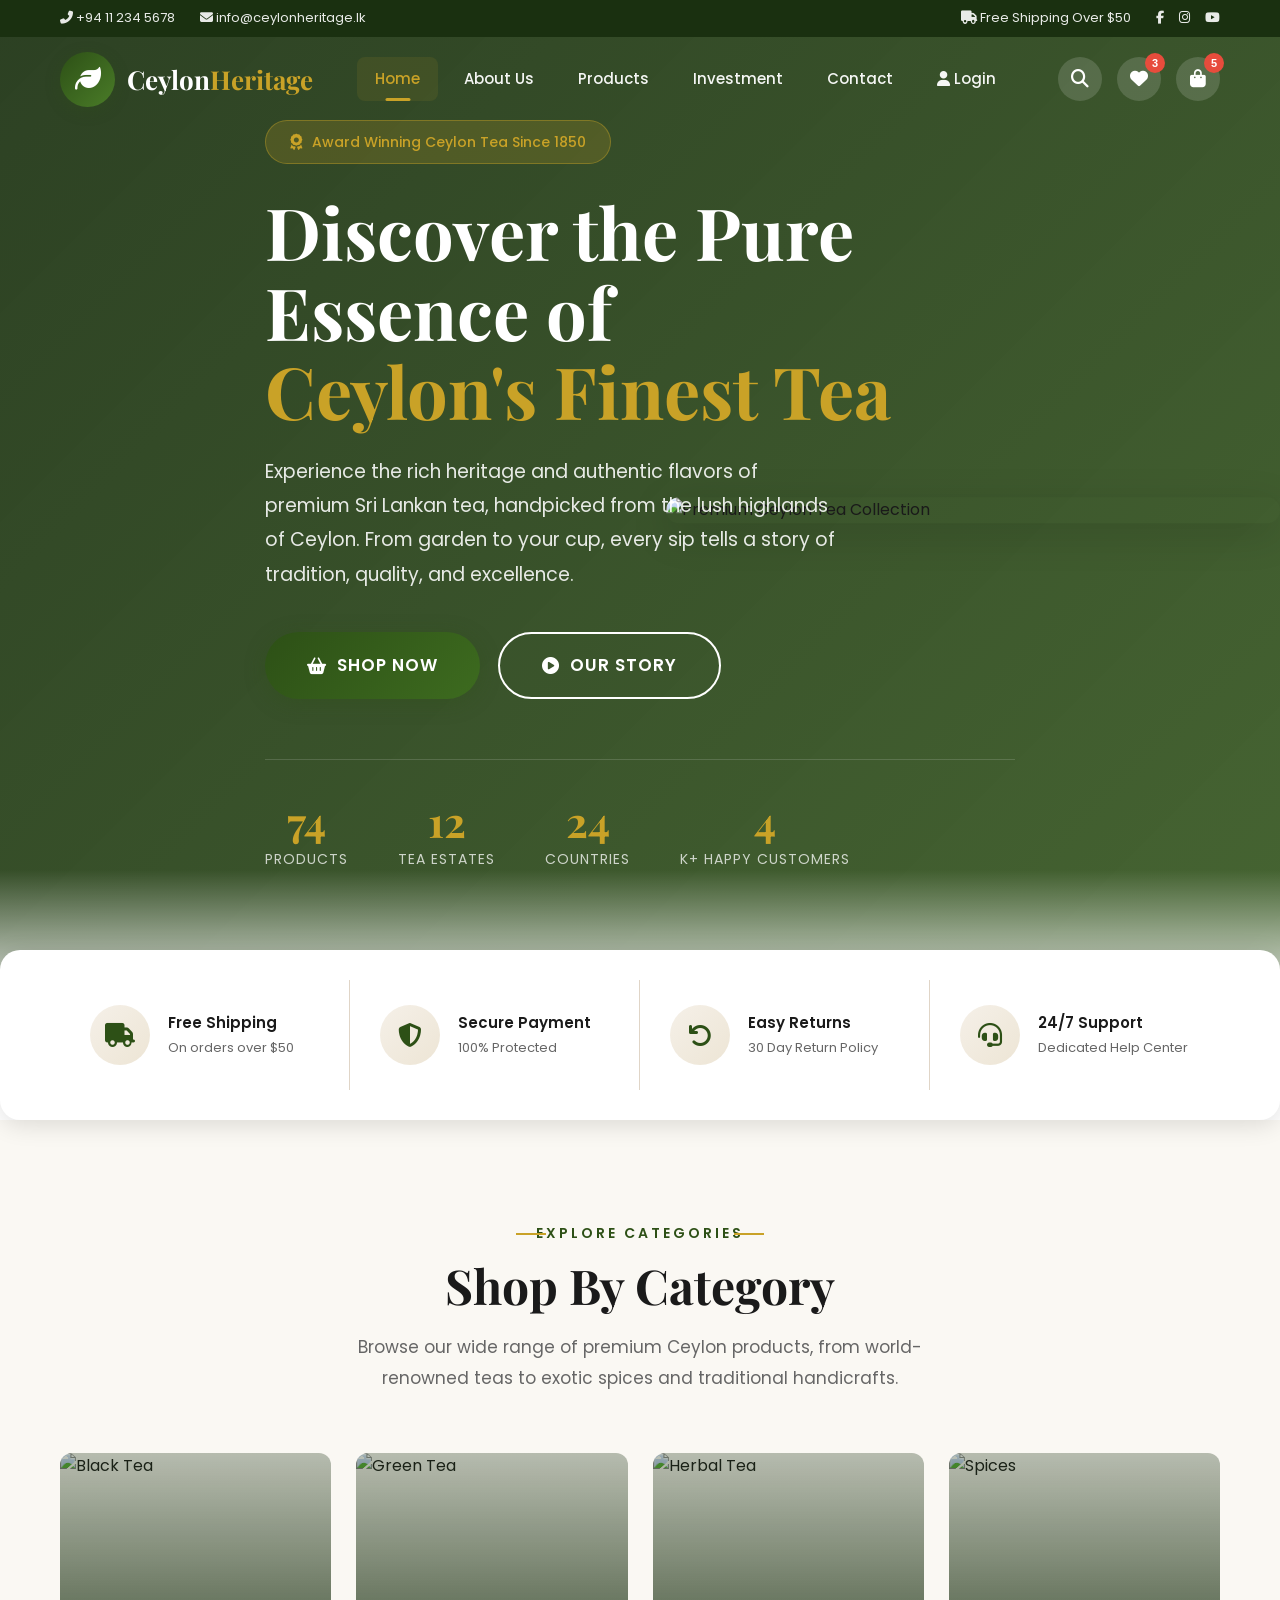
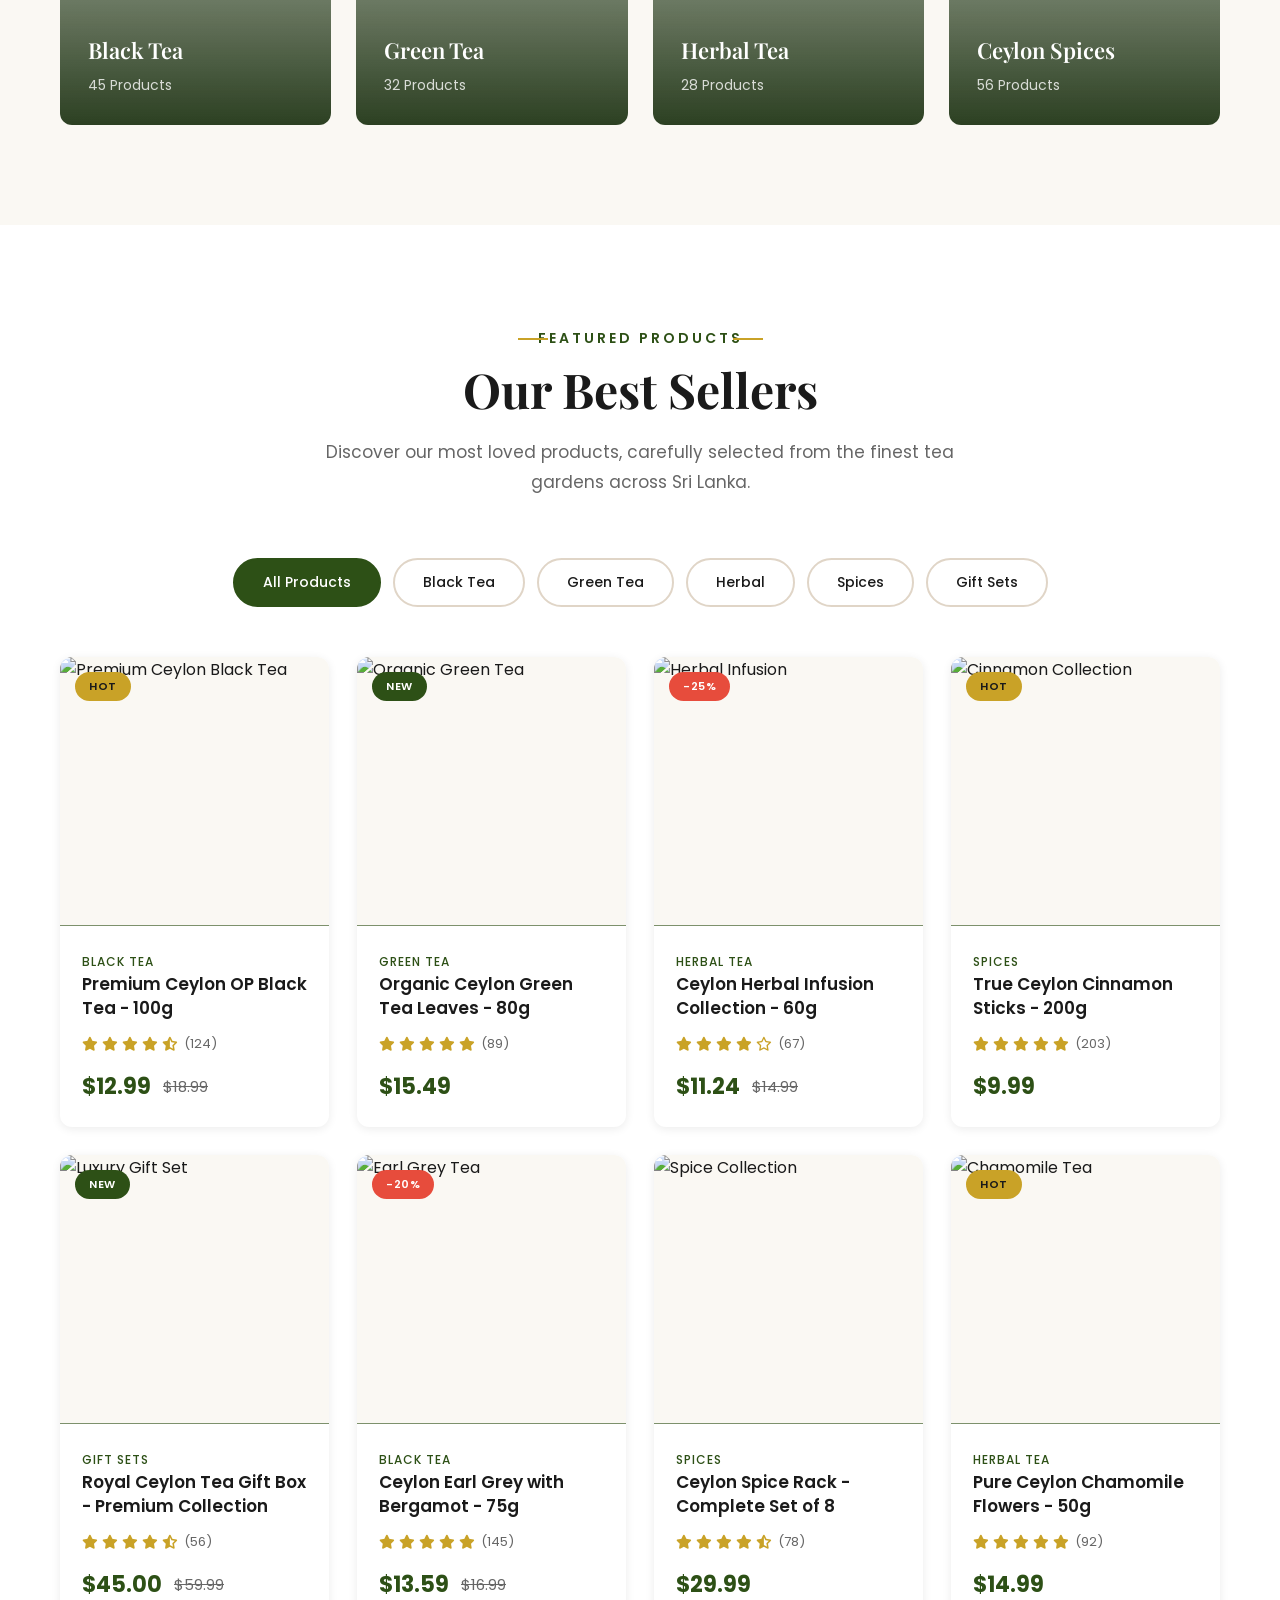
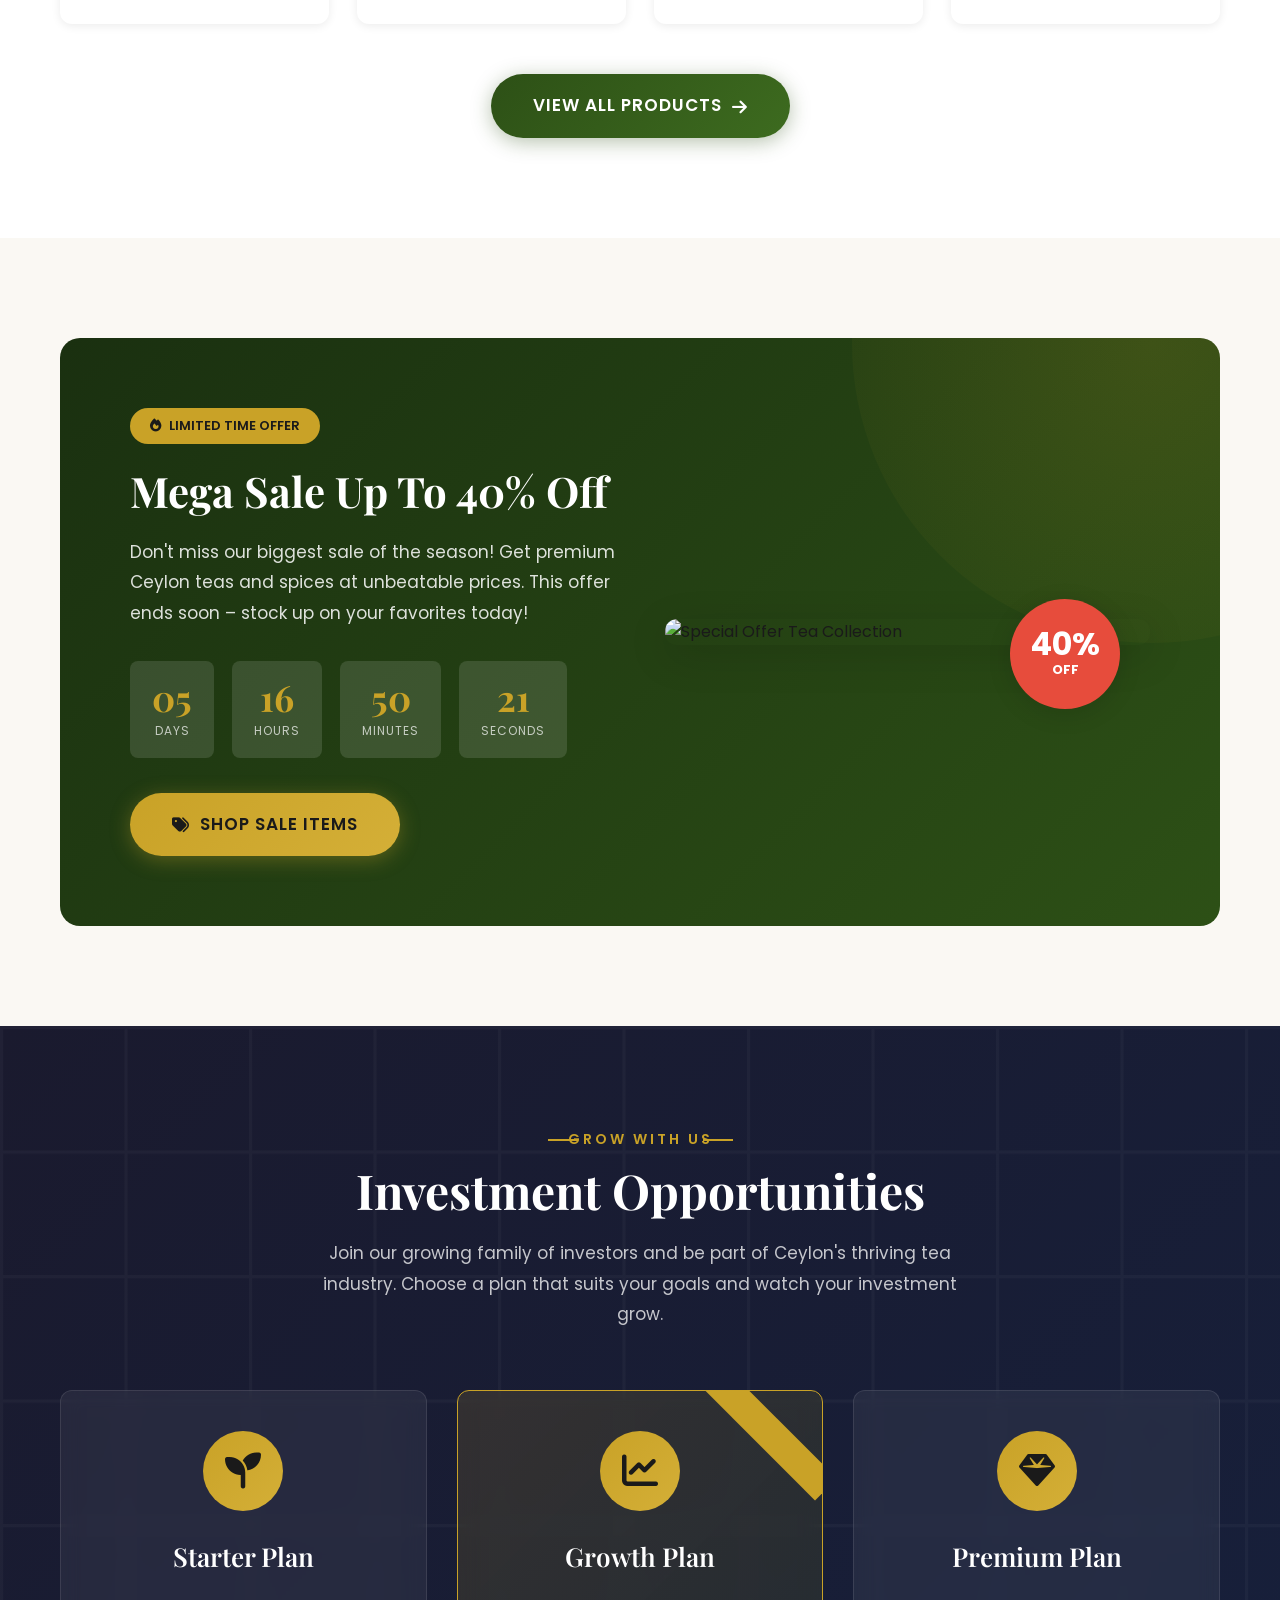
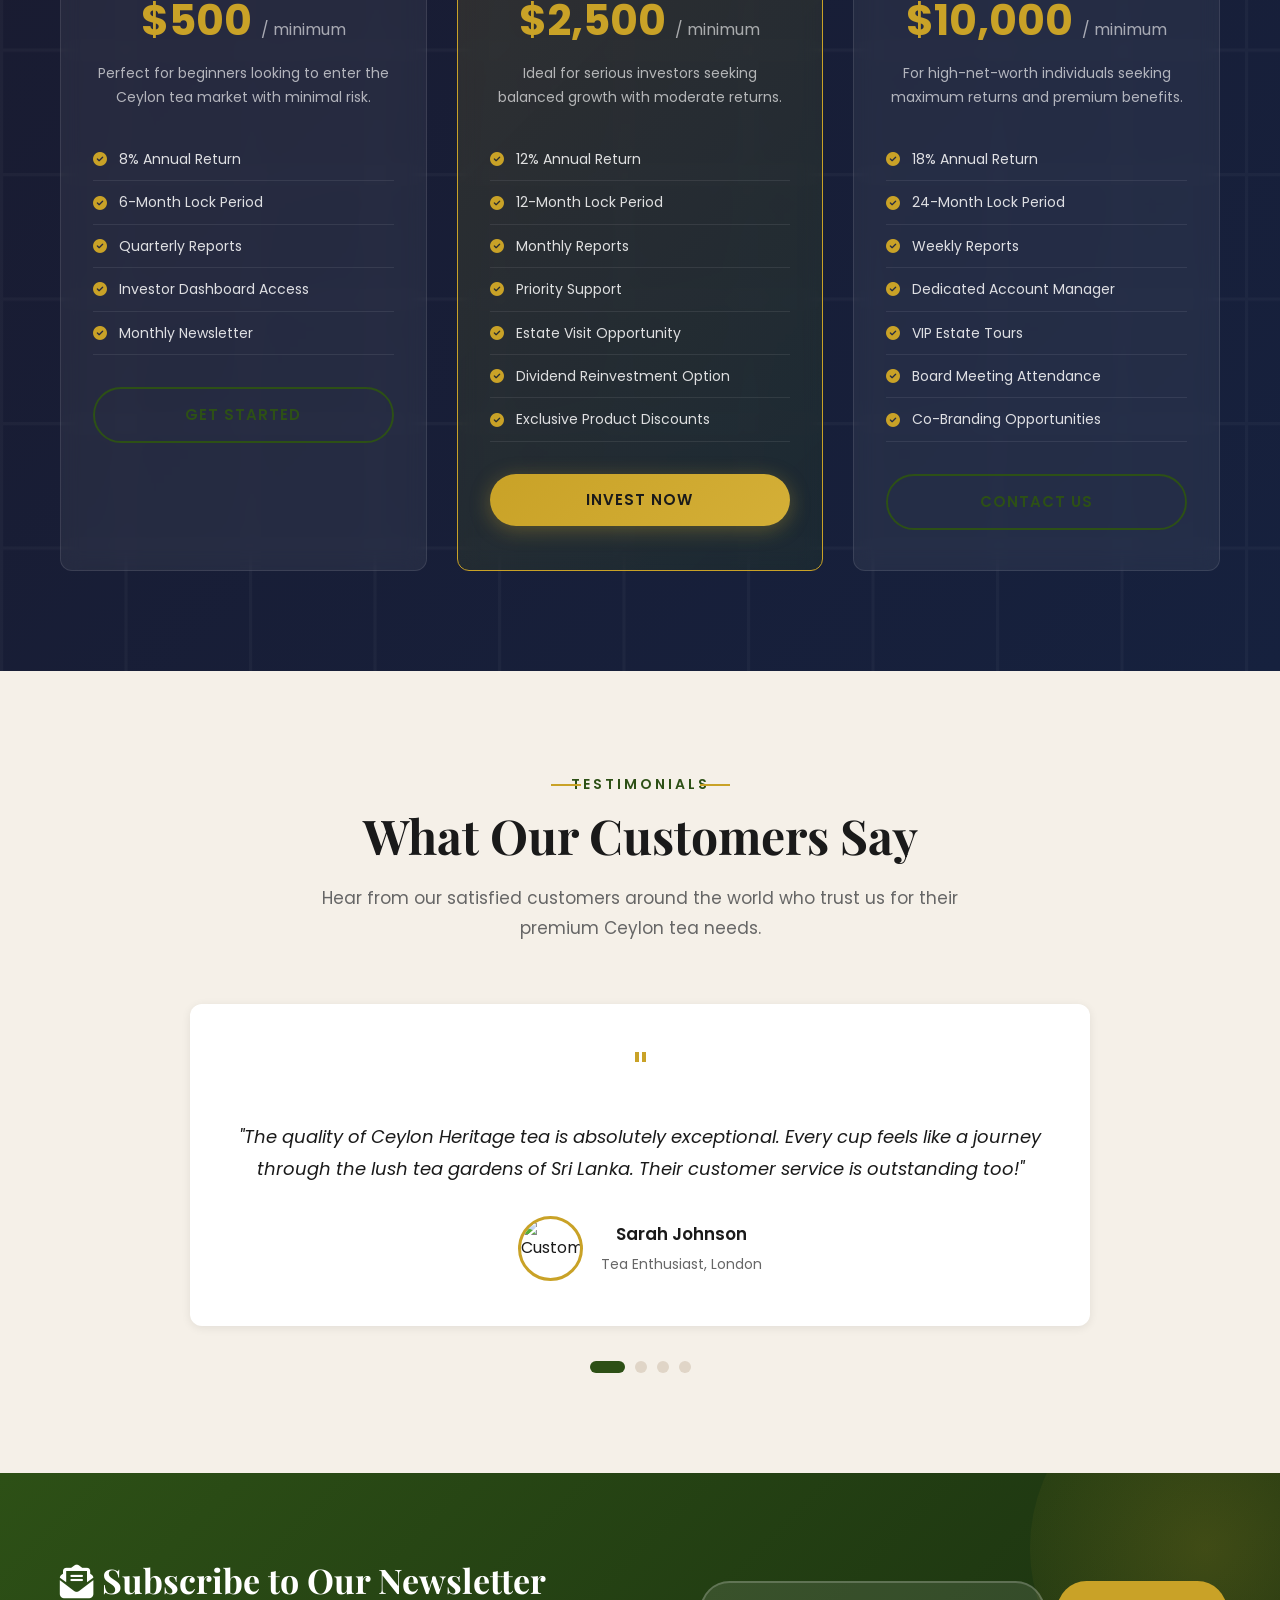
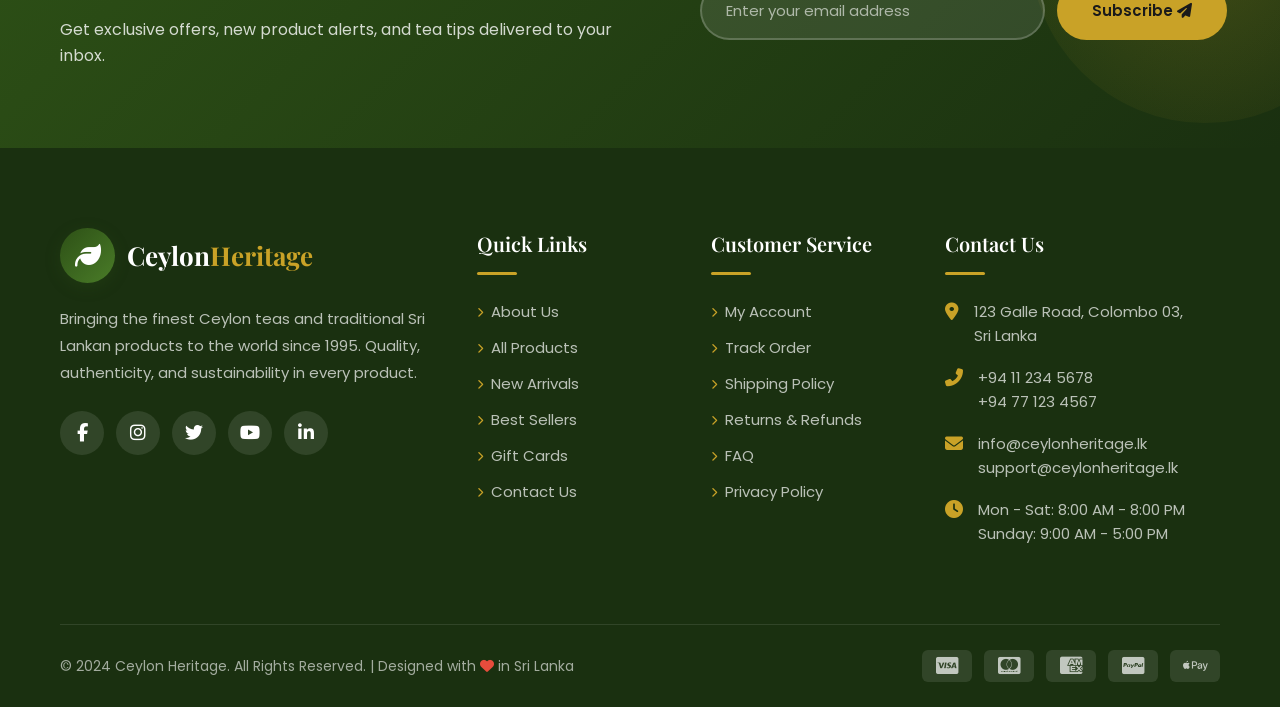
==== commit 24ed2b11: "Update index.html" ====
--- a/index.html
+++ b/index.html
@@ -1,1323 +1,3390 @@
 <!DOCTYPE html>
-<html lang="en" class="scroll-smooth">
+<html lang="en">
 <head>
     <meta charset="UTF-8">
     <meta name="viewport" content="width=device-width, initial-scale=1.0">
-    <title>M&K Boost | Premium Social Media Promotion</title>
+    <meta name="description"="Ceylon Heritage - Premium Sri Lankan Tea, Spices & Traditional Products. Invest in Ceylon's Finest!">
+    <title>Ceylon Heritage | Premium Ceylon Tea & Traditional Products</title>
     
     <!-- Google Fonts -->
-    <link rel="preconnect" href="https://fonts.googleapis.com">
-    <link rel="preconnect" href="https://fonts.gstatic.com" crossorigin>
-    <link href="https://fonts.googleapis.com/css2?family=Inter:wght@300;400;600;700&family=Orbitron:wght@500;700;900&display=swap" rel="stylesheet">
+    <link href="https://fonts.googleapis.com/css2?family=Playfair+Display:wght@400;600;700&family=Poppins:wght@300;400;500;600;700&display=swap" rel="stylesheet">
     
-    <!-- FontAwesome -->
+    <!-- Font Awesome Icons -->
     <link rel="stylesheet" href="https://cdnjs.cloudflare.com/ajax/libs/font-awesome/6.4.0/css/all.min.css">
-
-    <!-- Tailwind CSS -->
-    <script src="https://cdn.tailwindcss.com"></script>
     
-    <!-- Tailwind Config -->
-    <script>
-        tailwind.config = {
-            theme: {
-                extend: {
-                    colors: {
-                        cyber: {
-                            dark: '#050b14',    
-                            card: '#0f172a',    
-                            blue: '#00f3ff',    
-                            gold: '#ffd700',    
-                            purple: '#bd00ff'   
-                        }
-                    },
-                    fontFamily: {
-                        sans: ['Inter', 'sans-serif'],
-                        display: ['Orbitron', 'sans-serif'],
-                    },
-                    boxShadow: {
-                        'neon-blue': '0 0 10px rgba(0, 243, 255, 0.5), 0 0 20px rgba(0, 243, 255, 0.3)',
-                        'neon-gold': '0 0 10px rgba(255, 215, 0, 0.5), 0 0 20px rgba(255, 215, 0, 0.3)',
-                    },
-                }
-            }
-        }
-    </script>
-
+    <!-- AOS Animation Library -->
+    <link href="https://unpkg.com/aos@2.3.1/dist/aos.css" rel="stylesheet">
+    
     <style>
+        /* ============================================
+           CSS VARIABLES & ROOT STYLES
+        ============================================ */
+        :root {
+            --primary-color: #2d5016;
+            --primary-dark: #1a3010;
+            --secondary-color: #c9a227;
+            --accent-color: #8b4513;
+            --text-dark: #1a1a1a;
+            --text-light: #666666;
+            --bg-light: #faf8f3;
+            --bg-cream: #f5f0e8;
+            --white: #ffffff;
+            --border-color: #e0d5c7;
+            --shadow-sm: 0 2px 10px rgba(0,0,0,0.08);
+            --shadow-md: 0 5px 25px rgba(0,0,0,0.12);
+            --shadow-lg: 0 10px 40px rgba(0,0,0,0.15);
+            --radius-sm: 8px;
+            --radius-md: 12px;
+            --radius-lg: 20px;
+            --transition: all 0.3s ease;
+            
+            /* Typography */
+            --font-heading: 'Playfair Display', serif;
+            --font-body: 'Poppins', sans-serif;
+        }
+
+        /* ============================================
+           RESET & BASE STYLES
+        ============================================ */
+        * {
+            margin: 0;
+            padding: 0;
+            box-sizing: border-box;
+        }
+
+        html {
+            scroll-behavior: smooth;
+            font-size: 16px;
+        }
+
         body {
-            background-color: #050b14;
-            background-image: radial-gradient(circle at 10% 20%, rgba(0, 243, 255, 0.1) 0%, transparent 20%),
-                              radial-gradient(circle at 90% 80%, rgba(189, 0, 255, 0.1) 0%, transparent 20%);
-            color: #e2e8f0;
-        }
-        .glass-card {
-            background: rgba(15, 23, 42, 0.6);
-            backdrop-filter: blur(12px);
-            border: 1px solid rgba(255, 255, 255, 0.1);
-            transition: all 0.3s ease;
-        }
-        .glass-card:hover {
-            border-color: #00f3ff;
-            box-shadow: 0 0 20px rgba(0, 243, 255, 0.2);
-            transform: translateY(-5px);
-        }
-        
-        /* Cart Sidebar Transition */
-        .cart-sidebar {
-            transition: transform 0.3s ease-in-out;
-        }
-
-        /* Payment Selection */
-        .payment-method {
-            transition: all 0.2s;
-        }
-        .payment-method.disabled {
-            opacity: 0.4;
-            cursor: not-allowed;
-            filter: grayscale(1);
-        }
-        .payment-method.selected {
-            border-color: #00f3ff;
-            background-color: rgba(0, 243, 255, 0.1);
-            box-shadow: 0 0 10px rgba(0, 243, 255, 0.3);
-        }
-
-        /* Bank Selection Card */
-        .bank-card {
-            transition: all 0.2s;
+            font-family: var(--font-body);
+            color: var(--text-dark);
+            line-height: 1.6;
+            background-color: var(--white);
+            overflow-x: hidden;
+        }
+
+        a {
+            text-decoration: none;
+            color: inherit;
+            transition: var(--transition);
+        }
+
+        ul {
+            list-style: none;
+        }
+
+        img {
+            max-width: 100%;
+            height: auto;
+            display: block;
+        }
+
+        .container {
+            max-width: 1400px;
+            margin: 0 auto;
+            padding: 0 20px;
+        }
+
+        /* ============================================
+           BUTTONS
+        ============================================ */
+        .btn {
+            display: inline-flex;
+            align-items: center;
+            justify-content: center;
+            gap: 10px;
+            padding: 14px 32px;
+            border-radius: 50px;
+            font-family: var(--font-body);
+            font-weight: 600;
+            font-size: 15px;
             cursor: pointer;
-        }
-        .bank-card:hover {
-            transform: translateY(-2px);
-            border-color: rgba(0, 243, 255, 0.5);
-        }
-        .bank-card.selected {
-            border-color: #00f3ff !important;
-            background-color: rgba(0, 243, 255, 0.1);
-            box-shadow: 0 0 15px rgba(0, 243, 255, 0.2);
-            transform: scale(1.02);
-        }
-
-        /* Toast Notification */
-        #toast {
-            visibility: hidden;
-            min-width: 250px;
-            color: white;
+            transition: var(--transition);
+            border: none;
+            outline: none;
+            text-transform: uppercase;
+            letter-spacing: 1px;
+        }
+
+        .btn-primary {
+            background: linear-gradient(135deg, var(--primary-color), #3d6b1f);
+            color: var(--white);
+            box-shadow: 0 4px 20px rgba(45, 80, 22, 0.35);
+        }
+
+        .btn-primary:hover {
+            transform: translateY(-3px);
+            box-shadow: 0 8px 30px rgba(45, 80, 22, 0.45);
+        }
+
+        .btn-secondary {
+            background: linear-gradient(135deg, var(--secondary-color), #d4af37);
+            color: var(--text-dark);
+            box-shadow: 0 4px 20px rgba(201, 162, 39, 0.35);
+        }
+
+        .btn-secondary:hover {
+            transform: translateY(-3px);
+            box-shadow: 0 8px 30px rgba(201, 162, 39, 0.45);
+        }
+
+        .btn-outline {
+            background: transparent;
+            border: 2px solid var(--primary-color);
+            color: var(--primary-color);
+        }
+
+        .btn-outline:hover {
+            background: var(--primary-color);
+            color: var(--white);
+        }
+
+        .btn-sm {
+            padding: 10px 24px;
+            font-size: 13px;
+        }
+
+        .btn-lg {
+            padding: 18px 42px;
+            font-size: 17px;
+        }
+
+        /* ============================================
+           SECTION TITLE
+        ============================================ */
+        .section-header {
             text-align: center;
-            border-radius: 8px;
-            padding: 16px;
+            margin-bottom: 60px;
+        }
+
+        .section-subtitle {
+            display: inline-block;
+            color: var(--primary-color);
+            font-weight: 600;
+            font-size: 14px;
+            text-transform: uppercase;
+            letter-spacing: 3px;
+            margin-bottom: 12px;
+            position: relative;
+            padding: 0 20px;
+        }
+
+        .section-subtitle::before,
+        .section-subtitle::after {
+            content: '';
+            position: absolute;
+            top: 50%;
+            width: 30px;
+            height: 2px;
+            background: var(--secondary-color);
+        }
+
+        .section-subtitle::before { left: 0; }
+        .section-subtitle::after { right: 0; }
+
+        .section-title {
+            font-family: var(--font-heading);
+            font-size: clamp(32px, 5vw, 48px);
+            font-weight: 700;
+            color: var(--text-dark);
+            margin-bottom: 18px;
+            line-height: 1.2;
+        }
+
+        .section-desc {
+            color: var(--text-light);
+            font-size: 17px;
+            max-width: 650px;
+            margin: 0 auto;
+            line-height: 1.8;
+        }
+
+        /* ============================================
+           HEADER / NAVIGATION
+        ============================================ */
+        .header {
             position: fixed;
-            z-index: 100;
-            bottom: 30px;
+            top: 0;
+            left: 0;
+            width: 100%;
+            z-index: 10000;
+            transition: var(--transition);
+            background: transparent;
+        }
+
+        .header.scrolled {
+            background: rgba(255, 255, 255, 0.98);
+            backdrop-filter: blur(20px);
+            box-shadow: var(--shadow-sm);
+        }
+
+        .header-top {
+            background: var(--primary-dark);
+            color: var(--white);
+            padding: 8px 0;
+            font-size: 13px;
+        }
+
+        .header-top-content {
+            display: flex;
+            justify-content: space-between;
+            align-items: center;
+            flex-wrap: wrap;
+            gap: 10px;
+        }
+
+        .header-top-left,
+        .header-top-right {
+            display: flex;
+            align-items: center;
+            gap: 25px;
+        }
+
+        .header-top a {
+            color: rgba(255,255,255,0.9);
+        }
+
+        .header-top a:hover {
+            color: var(--secondary-color);
+        }
+
+        .header-main {
+            padding: 15px 0;
+            transition: var(--transition);
+        }
+
+        .header.scrolled .header-main {
+            padding: 10px 0;
+        }
+
+        .nav-container {
+            display: flex;
+            justify-content: space-between;
+            align-items: center;
+        }
+
+        .logo {
+            display: flex;
+            align-items: center;
+            gap: 12px;
+        }
+
+        .logo-icon {
+            width: 55px;
+            height: 55px;
+            background: linear-gradient(135deg, var(--primary-color), #4a7c28);
+            border-radius: 50%;
+            display: flex;
+            align-items: center;
+            justify-content: center;
+            color: var(--white);
+            font-size: 26px;
+            box-shadow: 0 4px 15px rgba(45, 80, 22, 0.3);
+        }
+
+        .logo-text {
+            font-family: var(--font-heading);
+            font-size: 26px;
+            font-weight: 700;
+            color: var(--white);
+            transition: var(--transition);
+        }
+
+        .header.scrolled .logo-text {
+            color: var(--primary-color);
+        }
+
+        .logo-text span {
+            color: var(--secondary-color);
+        }
+
+        .main-nav {
+            display: flex;
+            align-items: center;
+            gap: 8px;
+        }
+
+        .nav-link {
+            padding: 10px 18px;
+            font-weight: 500;
+            font-size: 15px;
+            color: rgba(255,255,255,0.95);
+            position: relative;
+            border-radius: var(--radius-sm);
+            transition: var(--transition);
+        }
+
+        .header.scrolled .nav-link {
+            color: var(--text-dark);
+        }
+
+        .nav-link:hover,
+        .nav-link.active {
+            color: var(--secondary-color);
+            background: rgba(201, 162, 39, 0.1);
+        }
+
+        .nav-link.active::after {
+            content: '';
+            position: absolute;
+            bottom: 0;
             left: 50%;
             transform: translateX(-50%);
-            box-shadow: 0 4px 12px rgba(0,0,0,0.5);
+            width: 25px;
+            height: 3px;
+            background: var(--secondary-color);
+            border-radius: 2px;
+        }
+
+        .nav-actions {
+            display: flex;
+            align-items: center;
+            gap: 15px;
+        }
+
+        .nav-icon-btn {
+            width: 44px;
+            height: 44px;
+            border-radius: 50%;
+            border: none;
+            background: rgba(255,255,255,0.15);
+            color: var(--white);
+            font-size: 18px;
+            cursor: pointer;
+            transition: var(--transition);
+            position: relative;
+            display: flex;
+            align-items: center;
+            justify-content: center;
+        }
+
+        .header.scrolled .nav-icon-btn {
+            background: var(--bg-light);
+            color: var(--text-dark);
+        }
+
+        .nav-icon-btn:hover {
+            background: var(--primary-color);
+            color: var(--white);
+            transform: scale(1.05);
+        }
+
+        .nav-icon-btn .badge {
+            position: absolute;
+            top: -4px;
+            right: -4px;
+            width: 20px;
+            height: 20px;
+            background: #e74c3c;
+            color: white;
+            border-radius: 50%;
+            font-size: 11px;
+            font-weight: 600;
+            display: flex;
+            align-items: center;
+            justify-content: center;
+        }
+
+        /* Mobile Menu Toggle */
+        .mobile-menu-toggle {
+            display: none;
+            flex-direction: column;
+            gap: 5px;
+            cursor: pointer;
+            padding: 10px;
+            z-index: 10001;
+        }
+
+        .mobile-menu-toggle span {
+            width: 28px;
+            height: 3px;
+            background: var(--white);
+            border-radius: 3px;
+            transition: var(--transition);
+        }
+
+        .header.scrolled .mobile-menu-toggle span {
+            background: var(--text-dark);
+        }
+
+        .mobile-menu-toggle.active span:nth-child(1) {
+            transform: rotate(45deg) translate(5px, 6px);
+        }
+
+        .mobile-menu-toggle.active span:nth-child(2) {
             opacity: 0;
-            transition: opacity 0.3s, bottom 0.3s;
-            background-color: #10B981; /* Default Green */
-        }
-        #toast.error {
-            background-color: #EF4444; /* Red */
-        }
-        #toast.show {
+        }
+
+        .mobile-menu-toggle.active span:nth-child(3) {
+            transform: rotate(-45deg) translate(5px, -6px);
+        }
+
+        /* Mobile Navigation */
+        .mobile-nav {
+            display: none;
+            position: fixed;
+            top: 0;
+            right: -100%;
+            width: 85%;
+            max-width: 380px;
+            height: 100vh;
+            background: var(--white);
+            box-shadow: var(--shadow-lg);
+            z-index: 9999;
+            padding: 100px 30px 30px;
+            transition: right 0.4s ease;
+            overflow-y: auto;
+        }
+
+        .mobile-nav.active {
+            right: 0;
+        }
+
+        .mobile-nav-overlay {
+            display: none;
+            position: fixed;
+            top: 0;
+            left: 0;
+            width: 100%;
+            height: 100%;
+            background: rgba(0,0,0,0.6);
+            z-index: 9998;
+            opacity: 0;
+            transition: opacity 0.3s ease;
+        }
+
+        .mobile-nav-overlay.active {
+            opacity: 1;
+        }
+
+        .mobile-nav .nav-link {
+            display: block;
+            padding: 15px 0;
+            color: var(--text-dark);
+            border-bottom: 1px solid var(--border-color);
+            font-size: 16px;
+        }
+
+        .mobile-nav .nav-link:hover {
+            color: var(--primary-color);
+            padding-left: 15px;
+        }
+
+        /* ============================================
+           HERO SECTION
+        ============================================ */
+        .hero {
+            min-height: 100vh;
+            background: linear-gradient(135deg, rgba(26, 48, 16, 0.92), rgba(45, 80, 22, 0.88)),
+                        url('https://images.unsplash.com/photo-1564890369478-c89ca6d9cde9?w=1920') center/cover no-repeat;
+            display: flex;
+            align-items: center;
+            position: relative;
+            overflow: hidden;
+        }
+
+        .hero::before {
+            content: '';
+            position: absolute;
+            bottom: 0;
+            left: 0;
+            width: 100%;
+            height: 150px;
+            background: linear-gradient(to top, var(--white), transparent);
+        }
+
+        .hero-particles {
+            position: absolute;
+            width: 100%;
+            height: 100%;
+            overflow: hidden;
+            pointer-events: none;
+        }
+
+        .particle {
+            position: absolute;
+            width: 10px;
+            height: 10px;
+            background: rgba(201, 162, 39, 0.3);
+            border-radius: 50%;
+            animation: float 15s infinite;
+        }
+
+        @keyframes float {
+            0%, 100% { transform: translateY(100vh) rotate(0deg); opacity: 0; }
+            10% { opacity: 1; }
+            90% { opacity: 1; }
+            100% { transform: translateY(-100vh) rotate(720deg); opacity: 0; }
+        }
+
+        .hero-content {
+            position: relative;
+            z-index: 2;
+            max-width: 750px;
+            padding: 120px 0 150px;
+        }
+
+        .hero-badge {
+            display: inline-flex;
+            align-items: center;
+            gap: 10px;
+            background: rgba(201, 162, 39, 0.2);
+            border: 1px solid rgba(201, 162, 39, 0.4);
+            padding: 10px 24px;
+            border-radius: 50px;
+            color: var(--secondary-color);
+            font-size: 14px;
+            font-weight: 500;
+            margin-bottom: 28px;
+            animation: fadeInUp 0.8s ease;
+        }
+
+        .hero-badge i {
+            font-size: 16px;
+        }
+
+        .hero-title {
+            font-family: var(--font-heading);
+            font-size: clamp(40px, 7vw, 72px);
+            font-weight: 700;
+            color: var(--white);
+            line-height: 1.1;
+            margin-bottom: 25px;
+            animation: fadeInUp 0.8s ease 0.2s both;
+        }
+
+        .hero-title span {
+            color: var(--secondary-color);
+            display: block;
+        }
+
+        .hero-desc {
+            font-size: 19px;
+            color: rgba(255,255,255,0.88);
+            line-height: 1.8;
+            margin-bottom: 40px;
+            max-width: 580px;
+            animation: fadeInUp 0.8s ease 0.4s both;
+        }
+
+        .hero-buttons {
+            display: flex;
+            flex-wrap: wrap;
+            gap: 18px;
+            animation: fadeInUp 0.8s ease 0.6s both;
+        }
+
+        .hero-stats {
+            display: flex;
+            gap: 50px;
+            margin-top: 60px;
+            padding-top: 40px;
+            border-top: 1px solid rgba(255,255,255,0.15);
+            animation: fadeInUp 0.8s ease 0.8s both;
+        }
+
+        .stat-item {
+            text-align: center;
+        }
+
+        .stat-number {
+            font-family: var(--font-heading);
+            font-size: 42px;
+            font-weight: 700;
+            color: var(--secondary-color);
+            line-height: 1;
+            margin-bottom: 6px;
+        }
+
+        .stat-label {
+            font-size: 14px;
+            color: rgba(255,255,255,0.75);
+            text-transform: uppercase;
+            letter-spacing: 1px;
+        }
+
+        .hero-image {
+            position: absolute;
+            right: 0;
+            top: 50%;
+            transform: translateY(-50%);
+            width: 48%;
+            max-width: 650px;
+            z-index: 1;
+            animation: fadeInRight 1s ease 0.5s both;
+        }
+
+        .hero-image img {
+            border-radius: var(--radius-lg);
+            box-shadow: var(--shadow-lg);
+        }
+
+        @keyframes fadeInUp {
+            from { opacity: 0; transform: translateY(30px); }
+            to { opacity: 1; transform: translateY(0); }
+        }
+
+        @keyframes fadeInRight {
+            from { opacity: 0; transform: translate(50px, -50%); }
+            to { opacity: 1; transform: translate(0, -50%); }
+        }
+
+        /* ============================================
+           FEATURES BAR
+        ============================================ */
+        .features-bar {
+            background: var(--white);
+            padding: 30px 0;
+            margin-top: -70px;
+            position: relative;
+            z-index: 10;
+            border-radius: var(--radius-lg);
+            box-shadow: var(--shadow-md);
+            max-width: 1300px;
+            margin-left: auto;
+            margin-right: auto;
+        }
+
+        .features-grid {
+            display: grid;
+            grid-template-columns: repeat(4, 1fr);
+            gap: 0;
+        }
+
+        .feature-item {
+            display: flex;
+            align-items: center;
+            gap: 18px;
+            padding: 25px 30px;
+            border-right: 1px solid var(--border-color);
+            transition: var(--transition);
+        }
+
+        .feature-item:last-child {
+            border-right: none;
+        }
+
+        .feature-item:hover {
+            background: var(--bg-light);
+        }
+
+        .feature-icon {
+            width: 60px;
+            height: 60px;
+            background: linear-gradient(135deg, var(--bg-cream), #ede5d5);
+            border-radius: 50%;
+            display: flex;
+            align-items: center;
+            justify-content: center;
+            font-size: 24px;
+            color: var(--primary-color);
+            flex-shrink: 0;
+        }
+
+        .feature-text h4 {
+            font-size: 15px;
+            font-weight: 600;
+            color: var(--text-dark);
+            margin-bottom: 3px;
+        }
+
+        .feature-text p {
+            font-size: 13px;
+            color: var(--text-light);
+        }
+
+        /* ============================================
+           CATEGORIES SECTION
+        ============================================ */
+        .categories-section {
+            padding: 100px 0;
+            background: var(--bg-light);
+        }
+
+        .categories-grid {
+            display: grid;
+            grid-template-columns: repeat(4, 1fr);
+            gap: 25px;
+        }
+
+        .category-card {
+            position: relative;
+            border-radius: var(--radius-md);
+            overflow: hidden;
+            aspect-ratio: 1;
+            cursor: pointer;
+            group: true;
+        }
+
+        .category-card img {
+            width: 100%;
+            height: 100%;
+            object-fit: cover;
+            transition: transform 0.6s ease;
+        }
+
+        .category-card:hover img {
+            transform: scale(1.12);
+        }
+
+        .category-overlay {
+            position: absolute;
+            inset: 0;
+            background: linear-gradient(to top, rgba(26, 48, 16, 0.92), rgba(26, 48, 16, 0.3));
+            display: flex;
+            flex-direction: column;
+            justify-content: flex-end;
+            padding: 28px;
+            transition: var(--transition);
+        }
+
+        .category-card:hover .category-overlay {
+            background: linear-gradient(to top, rgba(45, 80, 22, 0.95), rgba(45, 80, 22, 0.5));
+        }
+
+        .category-name {
+            font-family: var(--font-heading);
+            font-size: 22px;
+            font-weight: 600;
+            color: var(--white);
+            margin-bottom: 6px;
+        }
+
+        .category-count {
+            font-size: 14px;
+            color: rgba(255,255,255,0.8);
+        }
+
+        .category-arrow {
+            position: absolute;
+            top: 20px;
+            right: 20px;
+            width: 45px;
+            height: 45px;
+            background: rgba(255,255,255,0.2);
+            border-radius: 50%;
+            display: flex;
+            align-items: center;
+            justify-content: center;
+            color: var(--white);
+            font-size: 18px;
+            transform: translateX(60px);
+            opacity: 0;
+            transition: var(--transition);
+        }
+
+        .category-card:hover .category-arrow {
+            transform: translateX(0);
+            opacity: 1;
+        }
+
+        /* ============================================
+           PRODUCTS SECTION
+        ============================================ */
+        .products-section {
+            padding: 100px 0;
+            background: var(--white);
+        }
+
+        .products-filter {
+            display: flex;
+            justify-content: center;
+            flex-wrap: wrap;
+            gap: 12px;
+            margin-bottom: 50px;
+        }
+
+        .filter-btn {
+            padding: 12px 28px;
+            border: 2px solid var(--border-color);
+            background: var(--white);
+            border-radius: 50px;
+            font-family: var(--font-body);
+            font-size: 14px;
+            font-weight: 500;
+            color: var(--text-dark);
+            cursor: pointer;
+            transition: var(--transition);
+        }
+
+        .filter-btn:hover,
+        .filter-btn.active {
+            background: var(--primary-color);
+            border-color: var(--primary-color);
+            color: var(--white);
+        }
+
+        .products-grid {
+            display: grid;
+            grid-template-columns: repeat(4, 1fr);
+            gap: 28px;
+        }
+
+        .product-card {
+            background: var(--white);
+            border-radius: var(--radius-md);
+            overflow: hidden;
+            box-shadow: var(--shadow-sm);
+            transition: var(--transition);
+            group: true;
+        }
+
+        .product-card:hover {
+            transform: translateY(-10px);
+            box-shadow: var(--shadow-lg);
+        }
+
+        .product-image {
+            position: relative;
+            aspect-ratio: 1;
+            overflow: hidden;
+            background: var(--bg-light);
+        }
+
+        .product-image img {
+            width: 100%;
+            height: 100%;
+            object-fit: cover;
+            transition: transform 0.5s ease;
+        }
+
+        .product-card:hover .product-image img {
+            transform: scale(1.08);
+        }
+
+        .product-badges {
+            position: absolute;
+            top: 15px;
+            left: 15px;
+            display: flex;
+            flex-direction: column;
+            gap: 8px;
+        }
+
+        .product-badge {
+            padding: 6px 14px;
+            border-radius: 50px;
+            font-size: 11px;
+            font-weight: 600;
+            text-transform: uppercase;
+            letter-spacing: 0.5px;
+        }
+
+        .badge-sale {
+            background: #e74c3c;
+            color: white;
+        }
+
+        .badge-new {
+            background: var(--primary-color);
+            color: white;
+        }
+
+        .badge-hot {
+            background: var(--secondary-color);
+            color: var(--text-dark);
+        }
+
+        .product-actions {
+            position: absolute;
+            top: 15px;
+            right: 15px;
+            display: flex;
+            flex-direction: column;
+            gap: 8px;
+            opacity: 0;
+            transform: translateX(15px);
+            transition: var(--transition);
+        }
+
+        .product-card:hover .product-actions {
+            opacity: 1;
+            transform: translateX(0);
+        }
+
+        .action-btn {
+            width: 40px;
+            height: 40px;
+            background: var(--white);
+            border: none;
+            border-radius: 50%;
+            display: flex;
+            align-items: center;
+            justify-content: center;
+            cursor: pointer;
+            font-size: 16px;
+            color: var(--text-dark);
+            box-shadow: var(--shadow-sm);
+            transition: var(--transition);
+        }
+
+        .action-btn:hover {
+            background: var(--primary-color);
+            color: var(--white);
+        }
+
+        .product-add-cart {
+            position: absolute;
+            bottom: 0;
+            left: 0;
+            right: 0;
+            background: var(--primary-color);
+            color: var(--white);
+            padding: 14px;
+            text-align: center;
+            font-weight: 600;
+            font-size: 14px;
+            cursor: pointer;
+            transform: translateY(100%);
+            transition: var(--transition);
+        }
+
+        .product-card:hover .product-add-cart {
+            transform: translateY(0);
+        }
+
+        .product-info {
+            padding: 22px;
+        }
+
+        .product-category {
+            font-size: 12px;
+            color: var(--primary-color);
+            font-weight: 500;
+            text-transform: uppercase;
+            letter-spacing: 1px;
+            margin-bottom: 8px;
+        }
+
+        .product-name {
+            font-size: 17px;
+            font-weight: 600;
+            color: var(--text-dark);
+            margin-bottom: 12px;
+            line-height: 1.4;
+            display: -webkit-box;
+            -webkit-line-clamp: 2;
+            -webkit-box-orient: vertical;
+            overflow: hidden;
+        }
+
+        .product-rating {
+            display: flex;
+            align-items: center;
+            gap: 6px;
+            margin-bottom: 14px;
+        }
+
+        .stars {
+            color: var(--secondary-color);
+            font-size: 14px;
+        }
+
+        .rating-count {
+            font-size: 13px;
+            color: var(--text-light);
+        }
+
+        .product-price {
+            display: flex;
+            align-items: center;
+            gap: 12px;
+        }
+
+        .current-price {
+            font-size: 22px;
+            font-weight: 700;
+            color: var(--primary-color);
+        }
+
+        .original-price {
+            font-size: 15px;
+            color: var(--text-light);
+            text-decoration: line-through;
+        }
+
+        /* ============================================
+           SPECIAL OFFER / BANNER SECTION
+        ============================================ */
+        .offer-section {
+            padding: 100px 0;
+            background: var(--bg-light);
+        }
+
+        .offer-banner {
+            background: linear-gradient(135deg, var(--primary-dark), var(--primary-color));
+            border-radius: var(--radius-lg);
+            padding: 70px;
+            display: grid;
+            grid-template-columns: 1fr 1fr;
+            gap: 50px;
+            align-items: center;
+            position: relative;
+            overflow: hidden;
+        }
+
+        .offer-banner::before {
+            content: '';
+            position: absolute;
+            top: -50%;
+            right: -20%;
+            width: 600px;
+            height: 600px;
+            background: radial-gradient(circle, rgba(201, 162, 39, 0.15), transparent);
+            border-radius: 50%;
+        }
+
+        .offer-content {
+            position: relative;
+            z-index: 2;
+        }
+
+        .offer-tag {
+            display: inline-flex;
+            align-items: center;
+            gap: 8px;
+            background: var(--secondary-color);
+            color: var(--text-dark);
+            padding: 8px 20px;
+            border-radius: 50px;
+            font-size: 13px;
+            font-weight: 600;
+            margin-bottom: 22px;
+            text-transform: uppercase;
+        }
+
+        .offer-title {
+            font-family: var(--font-heading);
+            font-size: 42px;
+            font-weight: 700;
+            color: var(--white);
+            line-height: 1.2;
+            margin-bottom: 20px;
+        }
+
+        .offer-desc {
+            font-size: 17px;
+            color: rgba(255,255,255,0.85);
+            margin-bottom: 32px;
+            line-height: 1.8;
+        }
+
+        .countdown {
+            display: flex;
+            gap: 18px;
+            margin-bottom: 35px;
+        }
+
+        .countdown-item {
+            background: rgba(255,255,255,0.12);
+            border-radius: var(--radius-sm);
+            padding: 18px 22px;
+            text-align: center;
+            min-width: 82px;
+        }
+
+        .countdown-number {
+            font-family: var(--font-heading);
+            font-size: 36px;
+            font-weight: 700;
+            color: var(--secondary-color);
+            line-height: 1;
+            margin-bottom: 6px;
+        }
+
+        .countdown-label {
+            font-size: 12px;
+            color: rgba(255,255,255,0.7);
+            text-transform: uppercase;
+            letter-spacing: 1px;
+        }
+
+        .offer-image {
+            position: relative;
+            z-index: 2;
+        }
+
+        .offer-image img {
+            border-radius: var(--radius-md);
+            box-shadow: var(--shadow-lg);
+        }
+
+        .discount-badge {
+            position: absolute;
+            top: -20px;
+            right: 30px;
+            background: #e74c3c;
+            color: white;
+            width: 110px;
+            height: 110px;
+            border-radius: 50%;
+            display: flex;
+            flex-direction: column;
+            align-items: center;
+            justify-content: center;
+            font-weight: 700;
+            box-shadow: var(--shadow-md);
+            animation: pulse 2s infinite;
+        }
+
+        .discount-badge span:first-child {
+            font-size: 32px;
+            line-height: 1;
+        }
+
+        .discount-badge span:last-child {
+            font-size: 13px;
+        }
+
+        @keyframes pulse {
+            0%, 100% { transform: scale(1); }
+            50% { transform: scale(1.05); }
+        }
+
+        /* ============================================
+           INVESTMENT SECTION
+        ============================================ */
+        .investment-section {
+            padding: 100px 0;
+            background: linear-gradient(135deg, #1a1a2e, #16213e);
+            position: relative;
+            overflow: hidden;
+        }
+
+        .investment-section::before {
+            content: '';
+            position: absolute;
+            top: 0;
+            left: 0;
+            right: 0;
+            bottom: 0;
+            background: url('data:image/svg+xml,<svg xmlns="http://www.w3.org/2000/svg" viewBox="0 0 100 100"><defs><pattern id="grid" width="10" height="10" patternUnits="userSpaceOnUse"><path d="M 10 0 L 0 0 0 10" fill="none" stroke="rgba(255,255,255,0.03)" stroke-width="0.5"/></pattern></defs><rect width="100" height="100" fill="url(%23grid)"/></svg>');
+        }
+
+        .investment-header {
+            text-align: center;
+            margin-bottom: 60px;
+            position: relative;
+            z-index: 2;
+        }
+
+        .investment-header .section-subtitle {
+            color: var(--secondary-color);
+        }
+
+        .investment-header .section-subtitle::before,
+        .investment-header .section-subtitle::after {
+            background: var(--secondary-color);
+        }
+
+        .investment-header .section-title {
+            color: var(--white);
+        }
+
+        .investment-header .section-desc {
+            color: rgba(255,255,255,0.75);
+        }
+
+        .investment-cards {
+            display: grid;
+            grid-template-columns: repeat(3, 1fr);
+            gap: 30px;
+            position: relative;
+            z-index: 2;
+        }
+
+        .invest-card {
+            background: rgba(255,255,255,0.06);
+            backdrop-filter: blur(10px);
+            border: 1px solid rgba(255,255,255,0.1);
+            border-radius: var(--radius-md);
+            padding: 40px 32px;
+            text-align: center;
+            transition: var(--transition);
+            position: relative;
+            overflow: hidden;
+        }
+
+        .invest-card::before {
+            content: '';
+            position: absolute;
+            top: 0;
+            left: 0;
+            right: 0;
+            height: 4px;
+            background: linear-gradient(90deg, var(--secondary-color), var(--primary-color));
+            transform: scaleX(0);
+            transition: transform 0.4s ease;
+        }
+
+        .invest-card:hover {
+            transform: translateY(-10px);
+            background: rgba(255,255,255,0.1);
+            border-color: rgba(201, 162, 39, 0.3);
+        }
+
+        .invest-card:hover::before {
+            transform: scaleX(1);
+        }
+
+        .invest-card.featured {
+            background: linear-gradient(135deg, rgba(201, 162, 39, 0.15), rgba(45, 80, 22, 0.2));
+            border-color: var(--secondary-color);
+            transform: scale(1.05);
+        }
+
+        .invest-card.featured:hover {
+            transform: scale(1.05) translateY(-10px);
+        }
+
+        .invest-popular {
+            position: absolute;
+            top: 20px;
+            right: -30px;
+            background: var(--secondary-color);
+            color: var(--text-dark);
+            padding: 6px 40px;
+            font-size: 12px;
+            font-weight: 600;
+            text-transform: uppercase;
+            transform: rotate(45deg);
+        }
+
+        .invest-icon {
+            width: 80px;
+            height: 80px;
+            background: linear-gradient(135deg, var(--secondary-color), #d4af37);
+            border-radius: 50%;
+            display: flex;
+            align-items: center;
+            justify-content: center;
+            font-size: 36px;
+            color: var(--text-dark);
+            margin: 0 auto 25px;
+        }
+
+        .invest-name {
+            font-family: var(--font-heading);
+            font-size: 26px;
+            font-weight: 600;
+            color: var(--white);
+            margin-bottom: 10px;
+        }
+
+        .invest-price {
+            font-size: 42px;
+            font-weight: 700;
+            color: var(--secondary-color);
+            margin-bottom: 8px;
+        }
+
+        .invest-price span {
+            font-size: 16px;
+            font-weight: 400;
+            color: rgba(255,255,255,0.6);
+        }
+
+        .invest-desc {
+            font-size: 14px;
+            color: rgba(255,255,255,0.65);
+            margin-bottom: 28px;
+            line-height: 1.7;
+        }
+
+        .invest-features {
+            text-align: left;
+            margin-bottom: 32px;
+        }
+
+        .invest-feature {
+            display: flex;
+            align-items: center;
+            gap: 12px;
+            padding: 10px 0;
+            border-bottom: 1px solid rgba(255,255,255,0.08);
+            font-size: 14px;
+            color: rgba(255,255,255,0.85);
+        }
+
+        .invest-feature i {
+            color: var(--secondary-color);
+            font-size: 14px;
+        }
+
+        /* ============================================
+           TESTIMONIALS SECTION
+        ============================================ */
+        .testimonials-section {
+            padding: 100px 0;
+            background: var(--bg-cream);
+        }
+
+        .testimonials-slider {
+            max-width: 900px;
+            margin: 0 auto;
+            position: relative;
+        }
+
+        .testimonial-card {
+            background: var(--white);
+            border-radius: var(--radius-md);
+            padding: 45px;
+            box-shadow: var(--shadow-sm);
+            text-align: center;
+        }
+
+        .testimonial-quote {
+            font-size: 52px;
+            color: var(--secondary-color);
+            line-height: 1;
+            margin-bottom: 20px;
+        }
+
+        .testimonial-text {
+            font-size: 18px;
+            color: var(--text-dark);
+            line-height: 1.8;
+            margin-bottom: 30px;
+            font-style: italic;
+        }
+
+        .testimonial-author {
+            display: flex;
+            align-items: center;
+            justify-content: center;
+            gap: 18px;
+        }
+
+        .author-image {
+            width: 65px;
+            height: 65px;
+            border-radius: 50%;
+            object-fit: cover;
+            border: 3px solid var(--secondary-color);
+        }
+
+        .author-info h4 {
+            font-size: 17px;
+            font-weight: 600;
+            color: var(--text-dark);
+            margin-bottom: 4px;
+        }
+
+        .author-info p {
+            font-size: 14px;
+            color: var(--text-light);
+        }
+
+        .testimonial-dots {
+            display: flex;
+            justify-content: center;
+            gap: 10px;
+            margin-top: 35px;
+        }
+
+        .dot {
+            width: 12px;
+            height: 12px;
+            border-radius: 50%;
+            background: var(--border-color);
+            cursor: pointer;
+            transition: var(--transition);
+        }
+
+        .dot.active {
+            background: var(--primary-color);
+            width: 35px;
+            border-radius: 6px;
+        }
+
+        /* ============================================
+           NEWSLETTER SECTION
+        ============================================ */
+        .newsletter-section {
+            padding: 80px 0;
+            background: linear-gradient(135deg, var(--primary-color), var(--primary-dark));
+            position: relative;
+            overflow: hidden;
+        }
+
+        .newsletter-section::before {
+            content: '';
+            position: absolute;
+            top: -100px;
+            right: -100px;
+            width: 350px;
+            height: 350px;
+            background: radial-gradient(circle, rgba(201, 162, 39, 0.2), transparent);
+            border-radius: 50%;
+        }
+
+        .newsletter-content {
+            display: flex;
+            justify-content: space-between;
+            align-items: center;
+            gap: 40px;
+            position: relative;
+            z-index: 2;
+        }
+
+        .newsletter-text h3 {
+            font-family: var(--font-heading);
+            font-size: 34px;
+            color: var(--white);
+            margin-bottom: 10px;
+        }
+
+        .newsletter-text p {
+            font-size: 16px;
+            color: rgba(255,255,255,0.8);
+        }
+
+        .newsletter-form {
+            display: flex;
+            gap: 12px;
+            flex: 1;
+            max-width: 520px;
+        }
+
+        .newsletter-form input {
+            flex: 1;
+            padding: 16px 24px;
+            border: 2px solid rgba(255,255,255,0.2);
+            border-radius: 50px;
+            background: rgba(255,255,255,0.1);
+            color: var(--white);
+            font-family: var(--font-body);
+            font-size: 15px;
+            outline: none;
+            transition: var(--transition);
+        }
+
+        .newsletter-form input::placeholder {
+            color: rgba(255,255,255,0.6);
+        }
+
+        .newsletter-form input:focus {
+            border-color: var(--secondary-color);
+            background: rgba(255,255,255,0.15);
+        }
+
+        .newsletter-form button {
+            padding: 16px 35px;
+            background: var(--secondary-color);
+            color: var(--text-dark);
+            border: none;
+            border-radius: 50px;
+            font-family: var(--font-body);
+            font-weight: 600;
+            font-size: 15px;
+            cursor: pointer;
+            transition: var(--transition);
+            white-space: nowrap;
+        }
+
+        .newsletter-form button:hover {
+            background: #d4af37;
+            transform: translateY(-2px);
+        }
+
+        /* ============================================
+           FOOTER
+        ============================================ */
+        .footer {
+            background: var(--primary-dark);
+            color: var(--white);
+            padding-top: 80px;
+        }
+
+        .footer-main {
+            display: grid;
+            grid-template-columns: 2fr 1fr 1fr 1.5fr;
+            gap: 50px;
+            padding-bottom: 60px;
+            border-bottom: 1px solid rgba(255,255,255,0.1);
+        }
+
+        .footer-brand .logo {
+            margin-bottom: 22px;
+        }
+
+        .footer-desc {
+            font-size: 15px;
+            color: rgba(255,255,255,0.7);
+            line-height: 1.8;
+            margin-bottom: 25px;
+        }
+
+        .footer-social {
+            display: flex;
+            gap: 12px;
+        }
+
+        .social-link {
+            width: 44px;
+            height: 44px;
+            background: rgba(255,255,255,0.1);
+            border-radius: 50%;
+            display: flex;
+            align-items: center;
+            justify-content: center;
+            color: var(--white);
+            font-size: 18px;
+            transition: var(--transition);
+        }
+
+        .social-link:hover {
+            background: var(--secondary-color);
+            color: var(--text-dark);
+            transform: translateY(-4px);
+        }
+
+        .footer-title {
+            font-family: var(--font-heading);
+            font-size: 20px;
+            font-weight: 600;
+            color: var(--white);
+            margin-bottom: 25px;
+            position: relative;
+            padding-bottom: 15px;
+        }
+
+        .footer-title::after {
+            content: '';
+            position: absolute;
+            bottom: 0;
+            left: 0;
+            width: 40px;
+            height: 3px;
+            background: var(--secondary-color);
+            border-radius: 2px;
+        }
+
+        .footer-links li {
+            margin-bottom: 12px;
+        }
+
+        .footer-links a {
+            color: rgba(255,255,255,0.7);
+            font-size: 15px;
+            display: flex;
+            align-items: center;
+            gap: 8px;
+            transition: var(--transition);
+        }
+
+        .footer-links a:hover {
+            color: var(--secondary-color);
+            padding-left: 8px;
+        }
+
+        .footer-links a i {
+            font-size: 10px;
+            color: var(--secondary-color);
+        }
+
+        .footer-contact li {
+            display: flex;
+            gap: 15px;
+            margin-bottom: 18px;
+            font-size: 15px;
+            color: rgba(255,255,255,0.7);
+        }
+
+        .footer-contact i {
+            color: var(--secondary-color);
+            font-size: 18px;
+            margin-top: 3px;
+        }
+
+        .footer-bottom {
+            padding: 25px 0;
+            display: flex;
+            justify-content: space-between;
+            align-items: center;
+            flex-wrap: wrap;
+            gap: 15px;
+        }
+
+        .footer-bottom p {
+            font-size: 14px;
+            color: rgba(255,255,255,0.6);
+        }
+
+        .payment-methods {
+            display: flex;
+            gap: 12px;
+        }
+
+        .payment-icon {
+            width: 50px;
+            height: 32px;
+            background: rgba(255,255,255,0.1);
+            border-radius: 6px;
+            display: flex;
+            align-items: center;
+            justify-content: center;
+            font-size: 20px;
+            color: rgba(255,255,255,0.7);
+        }
+
+        /* ============================================
+           BACK TO TOP BUTTON
+        ============================================ */
+        .back-to-top {
+            position: fixed;
+            bottom: 30px;
+            right: 30px;
+            width: 54px;
+            height: 54px;
+            background: var(--primary-color);
+            color: var(--white);
+            border: none;
+            border-radius: 50%;
+            font-size: 22px;
+            cursor: pointer;
+            opacity: 0;
+            visibility: hidden;
+            transition: var(--transition);
+            z-index: 9999;
+            box-shadow: var(--shadow-md);
+        }
+
+        .back-to-top.visible {
+            opacity: 1;
             visibility: visible;
-            opacity: 1;
-            bottom: 50px;
-        }
-
-        /* Step Indicators */
-        .step-active { 
-            background-color: #00f3ff !important; 
-            color: #050b14 !important; 
-            border-color: #00f3ff !important;
-        }
-        .step-inactive { 
-            background-color: #1f2937 !important; 
-            color: #6b7280 !important; 
-            border-color: #374151 !important;
-            pointer-events: none; 
-        }
-        .step-completed { 
-            background-color: #10B981 !important; 
-            color: white !important; 
-            border-color: #10B981 !important;
-        }
-
-        /* Custom Scrollbar for Modal */
-        .modal-scroll-area::-webkit-scrollbar {
-            width: 6px;
-        }
-        .modal-scroll-area::-webkit-scrollbar-track {
-            background: #0f172a; 
-        }
-        .modal-scroll-area::-webkit-scrollbar-thumb {
-            background: #00f3ff; 
-            border-radius: 3px;
-        }
-
-        /* Customize Buttons */
-        .btn-custom {
-            background: linear-gradient(45deg, #bd00ff, #7c3aed);
-            color: white;
-            border: 1px solid rgba(189, 0, 255, 0.5);
-        }
-        .btn-custom:hover {
-            background: linear-gradient(45deg, #d946ef, #8b5cf6);
-            box-shadow: 0 0 15px rgba(189, 0, 255, 0.4);
-        }
-
-        /* Option Selection within Modals */
-        .select-option-btn {
-            transition: all 0.2s;
-            border: 1px solid #374151;
-        }
-        .select-option-btn.selected {
-            background-color: rgba(0, 243, 255, 0.1);
-            border-color: #00f3ff;
-            color: #00f3ff;
+        }
+
+        .back-to-top:hover {
+            background: var(--secondary-color);
+            color: var(--text-dark);
+            transform: translateY(-5px);
+        }
+
+        /* ============================================
+           RESPONSIVE DESIGN
+        ============================================ */
+
+        /* Large Desktop */
+        @media (max-width: 1400px) {
+            .container {
+                max-width: 1200px;
+            }
+        }
+
+        /* Desktop / Laptop */
+        @media (max-width: 1200px) {
+            .products-grid {
+                grid-template-columns: repeat(3, 1fr);
+            }
+            
+            .categories-grid {
+                grid-template-columns: repeat(3, 1fr);
+            }
+            
+            .hero-image {
+                width: 42%;
+            }
+            
+            .footer-main {
+                grid-template-columns: 1.5fr 1fr 1fr 1.3fr;
+                gap: 35px;
+            }
+        }
+
+        /* Tablet Landscape */
+        @media (max-width: 1024px) {
+            .main-nav {
+                display: none;
+            }
+            
+            .mobile-menu-toggle {
+                display: flex;
+            }
+            
+            .mobile-nav {
+                display: block;
+            }
+            
+            .mobile-nav-overlay {
+                display: block;
+            }
+            
+            .hero-image {
+                display: none;
+            }
+            
+            .hero-content {
+                max-width: 100%;
+                text-align: center;
+                padding: 140px 0 180px;
+            }
+            
+            .hero-buttons {
+                justify-content: center;
+            }
+            
+            .hero-stats {
+                justify-content: center;
+            }
+            
+            .features-grid {
+                grid-template-columns: repeat(2, 1fr);
+            }
+            
+            .feature-item:nth-child(2) {
+                border-right: none;
+            }
+            
+            .feature-item:nth-child(odd) {
+                border-right: 1px solid var(--border-color);
+            }
+            
+            .categories-grid {
+                grid-template-columns: repeat(2, 1fr);
+            }
+            
+            .products-grid {
+                grid-template-columns: repeat(2, 1fr);
+            }
+            
+            .offer-banner {
+                grid-template-columns: 1fr;
+                text-align: center;
+                padding: 50px 35px;
+            }
+            
+            .countdown {
+                justify-content: center;
+            }
+            
+            .investment-cards {
+                grid-template-columns: 1fr;
+                max-width: 450px;
+                margin: 0 auto;
+            }
+            
+            .invest-card.featured {
+                transform: scale(1);
+            }
+            
+            .invest-card.featured:hover {
+                transform: translateY(-10px);
+            }
+            
+            .footer-main {
+                grid-template-columns: repeat(2, 1fr);
+            }
+            
+            .newsletter-content {
+                flex-direction: column;
+                text-align: center;
+            }
+            
+            .newsletter-form {
+                max-width: 100%;
+            }
+        }
+
+        /* Tablet Portrait */
+        @media (max-width: 768px) {
+            html {
+                font-size: 15px;
+            }
+            
+            .header-top {
+                display: none;
+            }
+            
+            .section-header {
+                margin-bottom: 40px;
+            }
+            
+            .section-title {
+                font-size: 28px;
+            }
+            
+            .hero-title {
+                font-size: 36px;
+            }
+            
+            .hero-desc {
+                font-size: 16px;
+            }
+            
+            .hero-stats {
+                gap: 30px;
+                flex-wrap: wrap;
+            }
+            
+            .stat-number {
+                font-size: 32px;
+            }
+            
+            .features-bar {
+                margin-top: -50px;
+                border-radius: var(--radius-md);
+            }
+            
+            .features-grid {
+                grid-template-columns: 1fr;
+                gap: 0;
+            }
+            
+            .feature-item {
+                border-right: none !important;
+                border-bottom: 1px solid var(--border-color);
+                justify-content: center;
+            }
+            
+            .feature-item:last-child {
+                border-bottom: none;
+            }
+            
+            .categories-section,
+            .products-section,
+            .offer-section,
+            .investment-section,
+            .testimonials-section {
+                padding: 70px 0;
+            }
+            
+            .products-filter {
+                gap: 8px;
+            }
+            
+            .filter-btn {
+                padding: 10px 20px;
+                font-size: 13px;
+            }
+            
+            .offer-title {
+                font-size: 30px;
+            }
+            
+            .countdown-item {
+                min-width: 65px;
+                padding: 14px 16px;
+            }
+            
+            .countdown-number {
+                font-size: 28px;
+            }
+            
+            .testimonial-card {
+                padding: 30px 25px;
+            }
+            
+            .testimonial-text {
+                font-size: 16px;
+            }
+            
+            .footer-main {
+                grid-template-columns: 1fr;
+                gap: 35px;
+            }
+            
+            .footer-bottom {
+                flex-direction: column;
+                text-align: center;
+            }
+        }
+
+        /* Mobile Large */
+        @media (max-width: 576px) {
+            .container {
+                padding: 0 16px;
+            }
+            
+            .btn {
+                padding: 12px 26px;
+                font-size: 14px;
+            }
+            
+            .btn-lg {
+                padding: 15px 32px;
+                font-size: 15px;
+            }
+            
+            .logo-icon {
+                width: 46px;
+                height: 46px;
+                font-size: 22px;
+            }
+            
+            .logo-text {
+                font-size: 22px;
+            }
+            
+            .hero {
+                min-height: auto;
+            }
+            
+            .hero-content {
+                padding: 120px 0 160px;
+            }
+            
+            .hero-badge {
+                font-size: 12px;
+                padding: 8px 18px;
+            }
+            
+            .hero-title {
+                font-size: 30px;
+            }
+            
+            .hero-desc {
+                font-size: 15px;
+            }
+            
+            .hero-stats {
+                gap: 20px;
+            }
+            
+            .stat-number {
+                font-size: 28px;
+            }
+            
+            .stat-label {
+                font-size: 11px;
+            }
+            
+            .section-subtitle {
+                font-size: 12px;
+            }
+            
+            .section-title {
+                font-size: 24px;
+            }
+            
+            .section-desc {
+                font-size: 15px;
+            }
+            
+            .category-name {
+                font-size: 18px;
+            }
+            
+            .product-info {
+                padding: 16px;
+            }
+            
+            .product-name {
+                font-size: 15px;
+            }
+            
+            .current-price {
+                font-size: 19px;
+            }
+            
+            .offer-banner {
+                padding: 35px 22px;
+            }
+            
+            .offer-title {
+                font-size: 24px;
+            }
+            
+            .offer-desc {
+                font-size: 15px;
+            }
+            
+            .countdown {
+                gap: 10px;
+            }
+            
+            .countdown-item {
+                min-width: 58px;
+                padding: 12px 10px;
+            }
+            
+            .countdown-number {
+                font-size: 24px;
+            }
+            
+            .invest-card {
+                padding: 30px 22px;
+            }
+            
+            .invest-name {
+                font-size: 22px;
+            }
+            
+            .invest-price {
+                font-size: 34px;
+            }
+            
+            .testimonial-quote {
+                font-size: 40px;
+            }
+            
+            .newsletter-text h3 {
+                font-size: 24px;
+            }
+            
+            .newsletter-form {
+                flex-direction: column;
+            }
+            
+            .newsletter-form input,
+            .newsletter-form button {
+                width: 100%;
+            }
+            
+            .back-to-top {
+                width: 46px;
+                height: 46px;
+                bottom: 20px;
+                right: 20px;
+                font-size: 18px;
+            }
+        }
+
+        /* Mobile Small */
+        @media (max-width: 375px) {
+            html {
+                font-size: 14px;
+            }
+            
+            .hero-title {
+                font-size: 26px;
+            }
+            
+            .hero-buttons {
+                flex-direction: column;
+                align-items: stretch;
+            }
+            
+            .hero-buttons .btn {
+                width: 100%;
+            }
+            
+            .hero-stats {
+                flex-direction: column;
+                gap: 15px;
+            }
+            
+            .categories-grid {
+                grid-template-columns: 1fr;
+            }
+            
+            .products-grid {
+                grid-template-columns: 1fr;
+            }
+        }
+
+        /* TV / Large Screen */
+        @media (min-width: 1920px) {
+            .container {
+                max-width: 1600px;
+            }
+            
+            .hero-content {
+                max-width: 850px;
+            }
+            
+            .hero-title {
+                font-size: 78px;
+            }
+            
+            .products-grid {
+                grid-template-columns: repeat(4, 1fr);
+                gap: 35px;
+            }
+        }
+
+        /* Print Styles */
+        @media print {
+            .header,
+            .back-to-top,
+            .mobile-nav,
+            .mobile-nav-overlay {
+                display: none !important;
+            }
+            
+            body {
+                font-size: 12pt;
+                color: #000;
+                background: #fff;
+            }
+        }
+
+        /* Reduced Motion */
+        @media (prefers-reduced-motion: reduce) {
+            *,
+            *::before,
+            *::after {
+                animation-duration: 0.01ms !important;
+                animation-iteration-count: 1 !important;
+                transition-duration: 0.01ms !important;
+            }
+            
+            html {
+                scroll-behavior: auto;
+            }
+        }
+
+        /* Dark Mode Support */
+        @media (prefers-color-scheme: dark) {
+            /* Can add dark mode overrides here if needed */
+        }
+
+        /* Touch Device Optimizations */
+        @media (hover: none) and (pointer: coarse) {
+            .product-actions {
+                opacity: 1;
+                transform: translateX(0);
+            }
+            
+            .product-add-cart {
+                transform: translateY(0);
+                position: relative;
+            }
+            
+            .category-arrow {
+                transform: translateX(0);
+                opacity: 1;
+            }
+        }
+
+        /* High DPI Screens */
+        @media (-webkit-min-device-pixel-ratio: 2), (min-resolution: 192dpi) {
+            body {
+                -webkit-font-smoothing: antialiased;
+                -moz-osx-font-smoothing: grayscale;
+            }
+        }
+
+        /* Landscape Orientation on Mobile */
+        @media (max-height: 500px) and (orientation: landscape) {
+            .hero-content {
+                padding: 100px 0 120px;
+            }
+            
+            .hero-title {
+                font-size: 28px;
+            }
+            
+            .hero-stats {
+                display: none;
+            }
         }
     </style>
 </head>
-<body class="antialiased overflow-x-hidden">
-
-    <!-- Navigation -->
-    <nav class="fixed w-full z-40 bg-cyber-dark/90 backdrop-blur-md border-b border-white/10">
-        <div class="max-w-7xl mx-auto px-4 sm:px-6 lg:px-8">
-            <div class="flex items-center justify-between h-20">
-                <div class="flex-shrink-0">
-                    <a href="#" class="font-display font-bold text-2xl tracking-wider text-white">
-                        M&K <span class="text-cyber-blue">BOOST</span>
-                    </a>
-                </div>
-                <div class="hidden md:block">
-                    <div class="ml-10 flex items-baseline space-x-8">
-                        <a href="#home" class="text-gray-300 hover:text-cyber-blue px-3 py-2">Home</a>
-                        <a href="#trending" class="text-cyber-gold hover:text-white px-3 py-2 font-bold"><i class="fas fa-fire mr-1"></i>Trending</a>
-                        <a href="#social-media" class="text-gray-300 hover:text-cyber-blue px-3 py-2">Social Media</a>
-                        <a href="#daily" class="text-gray-300 hover:text-cyber-blue px-3 py-2">Daily</a>
-                        <a href="#hourly" class="text-gray-300 hover:text-cyber-blue px-3 py-2">Hourly</a>
-                        <a href="#special" class="text-gray-300 hover:text-cyber-blue px-3 py-2">Special Services</a>
-                        
-                        <!-- Admin Link -->
-                        <a href="admin.html" class="bg-gray-700 text-white px-4 py-2 rounded-md font-bold hover:bg-gray-600 transition-all"><i class="fas fa-user-shield mr-2"></i>Admin</a>
-                    </div>
-                </div>
-                <div class="-mr-2 flex md:hidden">
-                    <button id="mobile-menu-btn" class="text-gray-400 hover:text-white p-2">
-                        <i class="fas fa-bars text-xl"></i>
-                    </button>
+<body>
+
+    <!-- ============================================
+         HEADER
+    ============================================ -->
+    <header class="header" id="header">
+        <!-- Top Bar -->
+        <div class="header-top">
+            <div class="container">
+                <div class="header-top-content">
+                    <div class="header-top-left">
+                        <a href="tel:+94112345678"><i class="fas fa-phone-alt"></i> +94 11 234 5678</a>
+                        <a href="mailto:info@ceylonheritage.lk"><i class="fas fa-envelope"></i> info@ceylonheritage.lk</a>
+                    </div>
+                    <div class="header-top-right">
+                        <a href="#"><i class="fas fa-truck"></i> Free Shipping Over $50</a>
+                        <div style="display:flex;gap:15px;">
+                            <a href="#" title="Facebook"><i class="fab fa-facebook-f"></i></a>
+                            <a href="#" title="Instagram"><i class="fab fa-instagram"></i></a>
+                            <a href="#" title="YouTube"><i class="fab fa-youtube"></i></a>
+                        </div>
+                    </div>
                 </div>
             </div>
         </div>
-        <!-- Mobile Menu -->
-        <div id="mobile-menu" class="hidden md:hidden bg-cyber-card border-b border-gray-700 p-4">
-            <a href="#home" class="block py-2 text-gray-300">Home</a>
-            <a href="#trending" class="block py-2 text-cyber-gold font-bold">Trending Now</a>
-            <a href="#social-media" class="block py-2 text-gray-300">Social Media</a>
-            <a href="#daily" class="block py-2 text-gray-300">Daily</a>
-            <a href="#hourly" class="block py-2 text-gray-300">Hourly</a>
-            <a href="#special" class="block py-2 text-gray-300">Special Services</a>
-            <a href="admin.html" class="block py-2 text-white font-bold">Admin Login</a>
+
+        <!-- Main Navigation -->
+        <div class="header-main">
+            <div class="container">
+                <div class="nav-container">
+                    <!-- Logo -->
+                    <a href="index.html" class="logo">
+                        <div class="logo-icon">
+                            <i class="fas fa-leaf"></i>
+                        </div>
+                        <span class="logo-text">Ceylon<span>Heritage</span></span>
+                    </a>
+
+                    <!-- Desktop Navigation -->
+                    <nav class="main-nav">
+                        <a href="index.html" class="nav-link active">Home</a>
+                        <a href="about.html" class="nav-link">About Us</a>
+                        <a href="products.html" class="nav-link">Products</a>
+                        <a href="#investment" class="nav-link">Investment</a>
+                        <a href="contact.html" class="nav-link">Contact</a>
+                        <a href="login.html" class="nav-link">
+                            <i class="fas fa-user"></i> Login
+                        </a>
+                    </nav>
+
+                    <!-- Nav Actions -->
+                    <div class="nav-actions">
+                        <button class="nav-icon-btn" title="Search">
+                            <i class="fas fa-search"></i>
+                        </button>
+                        <button class="nav-icon-btn" title="Wishlist">
+                            <i class="fas fa-heart"></i>
+                            <span class="badge">3</span>
+                        </button>
+                        <button class="nav-icon-btn" title="Cart">
+                            <i class="fas fa-shopping-bag"></i>
+                            <span class="badge">5</span>
+                        </button>
+                        
+                        <!-- Mobile Menu Toggle -->
+                        <div class="mobile-menu-toggle" id="mobileToggle">
+                            <span></span>
+                            <span></span>
+                            <span></span>
+                        </div>
+                    </div>
+                </div>
+            </div>
+        </div>
+    </header>
+
+    <!-- Mobile Navigation Overlay -->
+    <div class="mobile-nav-overlay" id="mobileOverlay"></div>
+
+    <!-- Mobile Navigation -->
+    <nav class="mobile-nav" id="mobileNav">
+        <a href="index.html" class="nav-link active"><i class="fas fa-home"></i> Home</a>
+        <a href="about.html" class="nav-link"><i class="fas fa-info-circle"></i> About Us</a>
+        <a href="products.html" class="nav-link"><i class="fas fa-box-open"></i> Products</a>
+        <a href="#investment" class="nav-link"><i class="fas fa-chart-line"></i> Investment Plans</a>
+        <a href="contact.html" class="nav-link"><i class="fas fa-envelope"></i> Contact</a>
+        <a href="login.html" class="nav-link"><i class="fas fa-sign-in-alt"></i> Login / Register</a>
+        
+        <div style="margin-top:30px;padding-top:20px;border-top:1px solid var(--border-color);">
+            <p style="font-size:13px;color:var(--text-light);margin-bottom:15px;">Contact Info:</p>
+            <p style="font-size:14px;color:var(--text-dark);margin-bottom:8px;"><i class="fas fa-phone" style="color:var(--primary-color);margin-right:10px;"></i>+94 11 234 5678</p>
+            <p style="font-size:14px;color:var(--text-dark);"><i class="fas fa-envelope" style="color:var(--primary-color);margin-right:10px;"></i>info@ceylonheritage.lk</p>
         </div>
     </nav>
 
-    <!-- Hero Section -->
-    <section id="home" class="relative pt-32 pb-20 lg:pt-48 lg:pb-32 text-center">
-        <div class="max-w-4xl mx-auto px-4">
-            <h1 class="text-5xl md:text-7xl font-display font-black text-white mb-6">
-                ELEVATE YOUR <span class="text-gradient">DIGITAL GROWTH</span>
-            </h1>
-            <div class="bg-red-900/20 border-l-4 border-red-500 p-4 rounded-r-lg mb-10 text-left max-w-2xl mx-auto">
-                <p class="text-red-300 font-medium">
-                    <i class="fas fa-exclamation-triangle mr-2"></i>
-                    Limited availability until November 2026. Urgent requests only.
+    <!-- ============================================
+         HERO SECTION
+    ============================================ -->
+    <section class="hero">
+        <!-- Particles Background -->
+        <div class="hero-particles">
+            <div class="particle" style="left:10%;animation-delay:0s;width:8px;height:8px;"></div>
+            <div class="particle" style="left:20%;animation-delay:2s;width:12px;height:12px;"></div>
+            <div class="particle" style="left:40%;animation-delay:4s;width:6px;height:6px;"></div>
+            <div class="particle" style="left:60%;animation-delay:6s;width:10px;height:10px;"></div>
+            <div class="particle" style="left:80%;animation-delay:8s;width:14px;height:14px;"></div>
+            <div class="particle" style="left:90%;animation-delay:10s;width:8px;height:8px;"></div>
+        </div>
+
+        <div class="container">
+            <div class="hero-content">
+                <div class="hero-badge">
+                    <i class="fas fa-award"></i>
+                    Award Winning Ceylon Tea Since 1850
+                </div>
+                
+                <h1 class="hero-title">
+                    Discover the Pure Essence of
+                    <span>Ceylon's Finest Tea</span>
+                </h1>
+                
+                <p class="hero-desc">
+ Experience the rich heritage and authentic flavors of premium Sri Lankan tea, 
+                    handpicked from the lush highlands of Ceylon. From garden to your cup, 
+                    every sip tells a story of tradition, quality, and excellence.
+                </p>
+                
+                <div class="hero-buttons">
+                    <a href="products.html" class="btn btn-primary btn-lg">
+                        <i class="fas fa-shopping-basket"></i> Shop Now
+                    </a>
+                    <a href="about.html" class="btn btn-outline btn-lg" style="border-color:white;color:white;">
+                        <i class="fas fa-play-circle"></i> Our Story
+                    </a>
+                </div>
+                
+                <div class="hero-stats">
+                    <div class="stat-item">
+                        <div class="stat-number" data-count="150">0</div>
+                        <div class="stat-label">Products</div>
+                    </div>
+                    <div class="stat-item">
+                        <div class="stat-number" data-count="25">0</div>
+                        <div class="stat-label">Tea Estates</div>
+                    </div>
+                    <div class="stat-item">
+                        <div class="stat-number" data-count="50">0</div>
+                        <div class="stat-label">Countries</div>
+                    </div>
+                    <div class="stat-item">
+                        <div class="stat-number" data-count="10">0</div>
+                        <div class="stat-label">K+ Happy Customers</div>
+                    </div>
+                </div>
+            </div>
+
+            <!-- Hero Image -->
+            <div class="hero-image">
+                <img src="https://images.unsplash.com/photo-1556679343-c7306c1976bc?w=800" alt="Premium Ceylon Tea Collection">
+            </div>
+        </div>
+    </section>
+
+    <!-- ============================================
+         FEATURES BAR
+    ============================================ -->
+    <section class="features-bar">
+        <div class="container">
+            <div class="features-grid">
+                <div class="feature-item">
+                    <div class="feature-icon">
+                        <i class="fas fa-truck"></i>
+                    </div>
+                    <div class="feature-text">
+                        <h4>Free Shipping</h4>
+                        <p>On orders over $50</p>
+                    </div>
+                </div>
+                <div class="feature-item">
+                    <div class="feature-icon">
+                        <i class="fas fa-shield-alt"></i>
+                    </div>
+                    <div class="feature-text">
+                        <h4>Secure Payment</h4>
+                        <p>100% Protected</p>
+                    </div>
+                </div>
+                <div class="feature-item">
+                    <div class="feature-icon">
+                        <i class="fas fa-undo"></i>
+                    </div>
+                    <div class="feature-text">
+                        <h4>Easy Returns</h4>
+                        <p>30 Day Return Policy</p>
+                    </div>
+                </div>
+                <div class="feature-item">
+                    <div class="feature-icon">
+                        <i class="fas fa-headset"></i>
+                    </div>
+                    <div class="feature-text">
+                        <h4>24/7 Support</h4>
+                        <p>Dedicated Help Center</p>
+                    </div>
+                </div>
+            </div>
+        </div>
+    </section>
+
+    <!-- ============================================
+         CATEGORIES SECTION
+    ============================================ -->
+    <section class="categories-section">
+        <div class="container">
+            <div class="section-header" data-aos="fade-up">
+                <span class="section-subtitle">Explore Categories</span>
+                <h2 class="section-title">Shop By Category</h2>
+                <p class="section-desc">
+                    Browse our wide range of premium Ceylon products, from world-renowned teas 
+                    to exotic spices and traditional handicrafts.
                 </p>
             </div>
-            <div class="flex flex-col sm:flex-row justify-center gap-4">
-                <a href="#trending" class="inline-block px-8 py-4 bg-cyber-gold text-cyber-dark font-bold rounded-lg hover:bg-white transition-all shadow-neon-gold">
-                    <i class="fas fa-fire mr-2"></i>Trending Assets
-                </a>
-                <a href="#social-media" class="inline-block px-8 py-4 bg-purple-600 text-white font-bold rounded-lg hover:bg-purple-500 transition-all shadow-lg shadow-purple-500/40">
-                    <i class="fas fa-share-alt mr-2"></i>Social Media
+
+            <div class="categories-grid">
+                <!-- Category 1 -->
+                <div class="category-card" data-aos="fade-up" data-aos-delay="0">
+                    <img src="https://images.unsplash.com/photo-1564890369478-c89ca6d9cde9?w=500" alt="Black Tea">
+                    <div class="category-overlay">
+                        <h3 class="category-name">Black Tea</h3>
+                        <p class="category-count">45 Products</p>
+                    </div>
+                    <div class="category-arrow">
+                        <i class="fas fa-arrow-right"></i>
+                    </div>
+                </div>
+
+                <!-- Category 2 -->
+                <div class="category-card" data-aos="fade-up" data-aos-delay="100">
+                    <img src="https://images.unsplash.com/photo-1556881286-fc6915169721?w=500" alt="Green Tea">
+                    <div class="category-overlay">
+                        <h3 class="category-name">Green Tea</h3>
+                        <p class="category-count">32 Products</p>
+                    </div>
+                    <div class="category-arrow">
+                        <i class="fas fa-arrow-right"></i>
+                    </div>
+                </div>
+
+                <!-- Category 3 -->
+                <div class="category-card" data-aos="fade-up" data-aos-delay="200">
+                    <img src="https://images.unsplash.com/photo-1576092768241-dec231879fc3?w=500" alt="Herbal Tea">
+                    <div class="category-overlay">
+                        <h3 class="category-name">Herbal Tea</h3>
+                        <p class="category-count">28 Products</p>
+                    </div>
+                    <div class="category-arrow">
+                        <i class="fas fa-arrow-right"></i>
+                    </div>
+                </div>
+
+                <!-- Category 4 -->
+                <div class="category-card" data-aos="fade-up" data-aos-delay="300">
+                    <img src="https://images.unsplash.com/photo-1599909533601-03b382836fa1?w=500" alt="Spices">
+                    <div class="category-overlay">
+                        <h3 class="category-name">Ceylon Spices</h3>
+                        <p class="category-count">56 Products</p>
+                    </div>
+                    <div class="category-arrow">
+                        <i class="fas fa-arrow-right"></i>
+                    </div>
+                </div>
+            </div>
+        </div>
+    </section>
+
+    <!-- ============================================
+         PRODUCTS SECTION
+    ============================================ -->
+    <section class="products-section" id="products">
+        <div class="container">
+            <div class="section-header" data-aos="fade-up">
+                <span class="section-subtitle">Featured Products</span>
+                <h2 class="section-title">Our Best Sellers</h2>
+                <p class="section-desc">
+                    Discover our most loved products, carefully selected from the finest 
+                    tea gardens across Sri Lanka.
+                </p>
+            </div>
+
+            <!-- Filter Buttons -->
+            <div class="products-filter" data-aos="fade-up">
+                <button class="filter-btn active" data-filter="all">All Products</button>
+                <button class="filter-btn" data-filter="tea">Black Tea</button>
+                <button class="filter-btn" data-filter="green">Green Tea</button>
+                <button class="filter-btn" data-filter="herbal">Herbal</button>
+                <button class="filter-btn" data-filter="spice">Spices</button>
+                <button class="filter-btn" data-filter="gift">Gift Sets</button>
+            </div>
+
+            <!-- Products Grid -->
+            <div class="products-grid">
+                <!-- Product 1 -->
+                <div class="product-card" data-category="tea" data-aos="fade-up" data-aos-delay="0">
+                    <div class="product-image">
+                        <img src="https://images.unsplash.com/photo-1564890369478-c89ca6d9cde9?w=500" alt="Premium Ceylon Black Tea">
+                        <div class="product-badges">
+                            <span class="product-badge badge-hot">Hot</span>
+                        </div>
+                        <div class="product-actions">
+                            <button class="action-btn" title="Wishlist"><i class="far fa-heart"></i></button>
+                            <button class="action-btn" title="Quick View"><i class="fas fa-eye"></i></button>
+                            <button class="action-btn" title="Compare"><i class="fas fa-exchange-alt"></i></button>
+                        </div>
+                        <div class="product-add-cart">
+                            <i class="fas fa-shopping-cart"></i> Add to Cart
+                        </div>
+                    </div>
+                    <div class="product-info">
+                        <span class="product-category">Black Tea</span>
+                        <h3 class="product-name">Premium Ceylon OP Black Tea - 100g</h3>
+                        <div class="product-rating">
+                            <div class="stars">
+                                <i class="fas fa-star"></i>
+                                <i class="fas fa-star"></i>
+                                <i class="fas fa-star"></i>
+                                <i class="fas fa-star"></i>
+                                <i class="fas fa-star-half-alt"></i>
+                            </div>
+                            <span class="rating-count">(124)</span>
+                        </div>
+                        <div class="product-price">
+                            <span class="current-price">$12.99</span>
+                            <span class="original-price">$18.99</span>
+                        </div>
+                    </div>
+                </div>
+
+                <!-- Product 2 -->
+                <div class="product-card" data-category="green" data-aos="fade-up" data-aos-delay="100">
+                    <div class="product-image">
+                        <img src="https://images.unsplash.com/photo-1556881286-fc6915169721?w=500" alt="Organic Green Tea">
+                        <div class="product-badges">
+                            <span class="product-badge badge-new">New</span>
+                        </div>
+                        <div class="product-actions">
+                            <button class="action-btn" title="Wishlist"><i class="far fa-heart"></i></button>
+                            <button class="action-btn" title="Quick View"><i class="fas fa-eye"></i></button>
+                            <button class="action-btn" title="Compare"><i class="fas fa-exchange-alt"></i></button>
+                        </div>
+                        <div class="product-add-cart">
+                            <i class="fas fa-shopping-cart"></i> Add to Cart
+                        </div>
+                    </div>
+                    <div class="product-info">
+                        <span class="product-category">Green Tea</span>
+                        <h3 class="product-name">Organic Ceylon Green Tea Leaves - 80g</h3>
+                        <div class="product-rating">
+                            <div class="stars">
+                                <i class="fas fa-star"></i>
+                                <i class="fas fa-star"></i>
+                                <i class="fas fa-star"></i>
+                                <i class="fas fa-star"></i>
+                                <i class="fas fa-star"></i>
+                            </div>
+                            <span class="rating-count">(89)</span>
+                        </div>
+                        <div class="product-price">
+                            <span class="current-price">$15.49</span>
+                        </div>
+                    </div>
+                </div>
+
+                <!-- Product 3 -->
+                <div class="product-card" data-category="herbal" data-aos="fade-up" data-aos-delay="200">
+                    <div class="product-image">
+                        <img src="https://images.unsplash.com/photo-1576092768241-dec231879fc3?w=500" alt="Herbal Infusion">
+                        <div class="product-badges">
+                            <span class="product-badge badge-sale">-25%</span>
+                        </div>
+                        <div class="product-actions">
+                            <button class="action-btn" title="Wishlist"><i class="far fa-heart"></i></button>
+                            <button class="action-btn" title="Quick View"><i class="fas fa-eye"></i></button>
+                            <button class="action-btn" title="Compare"><i class="fas fa-exchange-alt"></i></button>
+                        </div>
+                        <div class="product-add-cart">
+                            <i class="fas fa-shopping-cart"></i> Add to Cart
+                        </div>
+                    </div>
+                    <div class="product-info">
+                        <span class="product-category">Herbal Tea</span>
+                        <h3 class="product-name">Ceylon Herbal Infusion Collection - 60g</h3>
+                        <div class="product-rating">
+                            <div class="stars">
+                                <i class="fas fa-star"></i>
+                                <i class="fas fa-star"></i>
+                                <i class="fas fa-star"></i>
+                                <i class="fas fa-star"></i>
+                                <i class="far fa-star"></i>
+                            </div>
+                            <span class="rating-count">(67)</span>
+                        </div>
+                        <div class="product-price">
+                            <span class="current-price">$11.24</span>
+                            <span class="original-price">$14.99</span>
+                        </div>
+                    </div>
+                </div>
+
+                <!-- Product 4 -->
+                <div class="product-card" data-category="spice" data-aos="fade-up" data-aos-delay="300">
+                    <div class="product-image">
+                        <img src="https://images.unsplash.com/photo-1599909533601-03b382836fa1?w=500" alt="Cinnamon Collection">
+                        <div class="product-badges">
+                            <span class="product-badge badge-hot">Hot</span>
+                        </div>
+                        <div class="product-actions">
+                            <button class="action-btn" title="Wishlist"><i class="far fa-heart"></i></button>
+                            <button class="action-btn" title="Quick View"><i class="fas fa-eye"></i></button>
+                            <button class="action-btn" title="Compare"><i class="fas fa-exchange-alt"></i></button>
+                        </div>
+                        <div class="product-add-cart">
+                            <i class="fas fa-shopping-cart"></i> Add to Cart
+                        </div>
+                    </div>
+                    <div class="product-info">
+                        <span class="product-category">Spices</span>
+                        <h3 class="product-name">True Ceylon Cinnamon Sticks - 200g</h3>
+                        <div class="product-rating">
+                            <div class="stars">
+                                <i class="fas fa-star"></i>
+                                <i class="fas fa-star"></i>
+                                <i class="fas fa-star"></i>
+                                <i class="fas fa-star"></i>
+                                <i class="fas fa-star"></i>
+                            </div>
+                            <span class="rating-count">(203)</span>
+                        </div>
+                        <div class="product-price">
+                            <span class="current-price">$9.99</span>
+                        </div>
+                    </div>
+                </div>
+
+                <!-- Product 5 -->
+                <div class="product-card" data-category="gift" data-aos="fade-up" data-aos-delay="0">
+                    <div class="product-image">
+                        <img src="https://images.unsplash.com/photo-1582793988951-9aed5509eb97?w=500" alt="Luxury Gift Set">
+                        <div class="product-badges">
+                            <span class="product-badge badge-new">New</span>
+                        </div>
+                        <div class="product-actions">
+                            <button class="action-btn" title="Wishlist"><i class="far fa-heart"></i></button>
+                            <button class="action-btn" title="Quick View"><i class="fas fa-eye"></i></button>
+                            <button class="action-btn" title="Compare"><i class="fas fa-exchange-alt"></i></button>
+                        </div>
+                        <div class="product-add-cart">
+                            <i class="fas fa-shopping-cart"></i> Add to Cart
+                        </div>
+                    </div>
+                    <div class="product-info">
+                        <span class="product-category">Gift Sets</span>
+                        <h3 class="product-name">Royal Ceylon Tea Gift Box - Premium Collection</h3>
+                        <div class="product-rating">
+                            <div class="stars">
+                                <i class="fas fa-star"></i>
+                                <i class="fas fa-star"></i>
+                                <i class="fas fa-star"></i>
+                                <i class="fas fa-star"></i>
+                                <i class="fas fa-star-half-alt"></i>
+                            </div>
+                            <span class="rating-count">(56)</span>
+                        </div>
+                        <div class="product-price">
+                            <span class="current-price">$45.00</span>
+                            <span class="original-price">$59.99</span>
+                        </div>
+                    </div>
+                </div>
+
+                <!-- Product 6 -->
+                <div class="product-card" data-category="tea" data-aos="fade-up" data-aos-delay="100">
+                    <div class="product-image">
+                        <img src="https://images.unsplash.com/photo-1558160074-6d116b7dbf4f?w=500" alt="Earl Grey Tea">
+                        <div class="product-badges">
+                            <span class="product-badge badge-sale">-20%</span>
+                        </div>
+                        <div class="product-actions">
+                            <button class="action-btn" title="Wishlist"><i class="far fa-heart"></i></button>
+                            <button class="action-btn" title="Quick View"><i class="fas fa-eye"></i></button>
+                            <button class="action-btn" title="Compare"><i class="fas fa-exchange-alt"></i></button>
+                        </div>
+                        <div class="product-add-cart">
+                            <i class="fas fa-shopping-cart"></i> Add to Cart
+                        </div>
+                    </div>
+                    <div class="product-info">
+                        <span class="product-category">Black Tea</span>
+                        <h3 class="product-name">Ceylon Earl Grey with Bergamot - 75g</h3>
+                        <div class="product-rating">
+                            <div class="stars">
+                                <i class="fas fa-star"></i>
+                                <i class="fas fa-star"></i>
+                                <i class="fas fa-star"></i>
+                                <i class="fas fa-star"></i>
+                                <i class="fas fa-star"></i>
+                            </div>
+                            <span class="rating-count">(145)</span>
+                        </div>
+                        <div class="product-price">
+                            <span class="current-price">$13.59</span>
+                            <span class="original-price">$16.99</span>
+                        </div>
+                    </div>
+                </div>
+
+                <!-- Product 7 -->
+                <div class="product-card" data-category="spice" data-aos="fade-up" data-aos-delay="200">
+                    <div class="product-image">
+                        <img src="https://images.unsplash.com/photo-1596040033229-a9821ebd058d?w=500" alt="Spice Collection">
+                        <div class="product-actions">
+                            <button class="action-btn" title="Wishlist"><i class="far fa-heart"></i></button>
+                            <button class="action-btn" title="Quick View"><i class="fas fa-eye"></i></button>
+                            <button class="action-btn" title="Compare"><i class="fas fa-exchange-alt"></i></button>
+                        </div>
+                        <div class="product-add-cart">
+                            <i class="fas fa-shopping-cart"></i> Add to Cart
+                        </div>
+                    </div>
+                    <div class="product-info">
+                        <span class="product-category">Spices</span>
+                        <h3 class="product-name">Ceylon Spice Rack - Complete Set of 8</h3>
+                        <div class="product-rating">
+                            <div class="stars">
+                                <i class="fas fa-star"></i>
+                                <i class="fas fa-star"></i>
+                                <i class="fas fa-star"></i>
+                                <i class="fas fa-star"></i>
+                                <i class="fas fa-star-half-alt"></i>
+                            </div>
+                            <span class="rating-count">(78)</span>
+                        </div>
+                        <div class="product-price">
+                            <span class="current-price">$29.99</span>
+                        </div>
+                    </div>
+                </div>
+
+                <!-- Product 8 -->
+                <div class="product-card" data-category="herbal" data-aos="fade-up" data-aos-delay="300">
+                    <div class="product-image">
+                        <img src="https://images.unsplash.com/photo-1544787219-7f47ccb76574?w=500" alt="Chamomile Tea">
+                        <div class="product-badges">
+                            <span class="product-badge badge-hot">Hot</span>
+                        </div>
+                        <div class="product-actions">
+                            <button class="action-btn" title="Wishlist"><i class="far fa-heart"></i></button>
+                            <button class="action-btn" title="Quick View"><i class="fas fa-eye"></i></button>
+                            <button class="action-btn" title="Compare"><i class="fas fa-exchange-alt"></i></button>
+                        </div>
+                        <div class="product-add-cart">
+                            <i class="fas fa-shopping-cart"></i> Add to Cart
+                        </div>
+                    </div>
+                    <div class="product-info">
+                        <span class="product-category">Herbal Tea</span>
+                        <h3 class="product-name">Pure Ceylon Chamomile Flowers - 50g</h3>
+                        <div class="product-rating">
+                            <div class="stars">
+                                <i class="fas fa-star"></i>
+                                <i class="fas fa-star"></i>
+                                <i class="fas fa-star"></i>
+                                <i class="fas fa-star"></i>
+                                <i class="fas fa-star"></i>
+                            </div>
+                            <span class="rating-count">(92)</span>
+                        </div>
+                        <div class="product-price">
+                            <span class="current-price">$14.99</span>
+                        </div>
+                    </div>
+                </div>
+            </div>
+
+            <!-- View All Button -->
+            <div style="text-align:center;margin-top:50px;" data-aos="fade-up">
+                <a href="products.html" class="btn btn-primary btn-lg">
+                    View All Products <i class="fas fa-arrow-right"></i>
                 </a>
             </div>
         </div>
     </section>
 
-    <!-- TRENDING: NICHE ASSETS -->
-    <section id="trending" class="py-20 bg-gradient-to-b from-cyber-dark to-[#0a101f] border-y border-cyber-gold/20">
-        <div class="max-w-7xl mx-auto px-4">
-            <div class="flex items-center justify-center gap-3 mb-10">
-                <i class="fas fa-fire text-cyber-gold text-3xl animate-pulse"></i>
-                <h2 class="text-4xl font-display font-bold text-center text-white">TRENDING <span class="text-cyber-gold">ASSETS</span></h2>
-                <i class="fas fa-fire text-cyber-gold text-3xl animate-pulse"></i>
-            </div>
-            <p class="text-center text-gray-400 mb-12 max-w-2xl mx-auto">High demand niche channels and groups. Grab them before they are gone!</p>
-            
-            <div class="grid grid-cols-1 md:grid-cols-2 lg:grid-cols-4 gap-6">
-                <!-- Status -->
-                <div class="glass-card p-6 rounded-xl border-t-2 border-pink-500">
-                    <div class="flex items-center gap-3 mb-4"><i class="fas fa-smile text-pink-500 text-xl"></i> <h4 class="font-bold text-white">Status / Ent.</h4></div>
-                    <p class="text-xs text-gray-400 mb-4">Channel 1K: Rs. 1,600 | Group Full: Rs. 2,000</p>
-                    <div class="flex flex-col gap-2">
-                        <button onclick="addToCart('Niche Asset: Status Ch 1K', 1600)" class="py-2 border border-gray-600 rounded text-xs hover:bg-white/5 transition">Add Ch 1K</button>
-                        <button onclick="addToCart('Niche Asset: Status Group', 2000)" class="py-2 border border-gray-600 rounded text-xs hover:bg-white/5 transition">Add Group</button>
-                        <button onclick="openSingleBooking('Niche Asset: Status/Ent', 3600)" class="py-2 bg-pink-600 text-white text-xs font-bold rounded hover:bg-pink-500 transition shadow-lg shadow-pink-500/20">Book Now</button>
-                    </div>
+    <!-- ============================================
+         SPECIAL OFFER BANNER
+    ============================================ -->
+    <section class="offer-section">
+        <div class="container">
+            <div class="offer-banner" data-aos="zoom-in">
+                <div class="offer-content">
+                    <span class="offer-tag">
+                        <i class="fas fa-fire"></i> Limited Time Offer
+                    </span>
+                    <h2 class="offer-title">Mega Sale Up To 40% Off</h2>
+                    <p class="offer-desc">
+ Don't miss our biggest sale of the season! Get premium Ceylon teas and spices 
+                        at unbeatable prices. This offer ends soon – stock up on your favorites today!
+                    </p>
+                    
+                    <!-- Countdown Timer -->
+                    <div class="countdown" id="countdown">
+                        <div class="countdown-item">
+                            <div class="countdown-number" id="days">05</div>
+                            <div class="countdown-label">Days</div>
+                        </div>
+                        <div class="countdown-item">
+                            <div class="countdown-number" id="hours">12</div>
+                            <div class="countdown-label">Hours</div>
+                        </div>
+                        <div class="countdown-item">
+                            <div class="countdown-number" id="minutes">34</div>
+                            <div class="countdown-label">Minutes</div>
+                        </div>
+                        <div class="countdown-item">
+                            <div class="countdown-number" id="seconds">56</div>
+                            <div class="countdown-label">Seconds</div>
+                        </div>
+                    </div>
+                    
+                    <a href="products.html" class="btn btn-secondary btn-lg">
+                        <i class="fas fa-tags"></i> Shop Sale Items
+                    </a>
                 </div>
-                <!-- Business -->
-                <div class="glass-card p-6 rounded-xl border-t-2 border-cyber-gold relative overflow-hidden">
-                    <div class="absolute top-0 right-0 bg-cyber-gold text-cyber-dark text-[10px] font-bold px-2 py-1 rounded-bl">HOT</div>
-                    <div class="flex items-center gap-3 mb-4"><i class="fas fa-briefcase text-cyber-gold text-xl"></i> <h4 class="font-bold text-white">Business</h4></div>
-                    <p class="text-xs text-gray-400 mb-4">Channel 1K: Rs. 3,600 | Group Full: Rs. 4,200</p>
-                    <div class="flex flex-col gap-2">
-                        <button onclick="addToCart('Niche Asset: Biz Ch 1K', 3600)" class="py-2 border border-gray-600 rounded text-xs hover:bg-white/5 transition">Add Ch 1K</button>
-                        <button onclick="addToCart('Niche Asset: Biz Group', 4200)" class="py-2 border border-gray-600 rounded text-xs hover:bg-white/5 transition">Add Group</button>
-                        <button onclick="openSingleBooking('Niche Asset: Business', 8000)" class="py-2 bg-cyber-gold text-cyber-dark text-xs font-bold rounded hover:bg-white transition shadow-neon-gold">Book Now</button>
-                    </div>
-                </div>
-                <!-- Education O/L -->
-                <div class="glass-card p-6 rounded-xl border-t-2 border-blue-500">
-                    <div class="flex items-center gap-3 mb-4"><i class="fas fa-book-open text-blue-500 text-xl"></i> <h4 class="font-bold text-white">Edu (O/L)</h4></div>
-                    <p class="text-xs text-gray-400 mb-4">Channel 1K: Rs. 3,200 | Group Full: Rs. 3,400</p>
-                    <div class="flex flex-col gap-2">
-                        <button onclick="addToCart('Niche Asset: Edu O/L Ch', 3200)" class="py-2 border border-gray-600 rounded text-xs hover:bg-white/5 transition">Add Ch 1K</button>
-                        <button onclick="addToCart('Niche Asset: Edu O/L Grp', 3400)" class="py-2 border border-gray-600 rounded text-xs hover:bg-white/5 transition">Add Group</button>
-                        <button onclick="openSingleBooking('Niche Asset: Edu O/L', 6800)" class="py-2 bg-blue-600 text-white text-xs font-bold rounded hover:bg-blue-500 transition shadow-lg shadow-blue-500/20">Book Now</button>
-                    </div>
-                </div>
-                 <!-- Education A/L -->
-                 <div class="glass-card p-6 rounded-xl border-t-2 border-indigo-500">
-                    <div class="flex items-center gap-3 mb-4"><i class="fas fa-graduation-cap text-indigo-500 text-xl"></i> <h4 class="font-bold text-white">Edu (A/L)</h4></div>
-                    <p class="text-xs text-gray-400 mb-4">Channel 1K: Rs. 3,600 | Group Full: Rs. 4,000</p>
-                    <div class="flex flex-col gap-2">
-                        <button onclick="addToCart('Niche Asset: Edu A/L Ch', 3600)" class="py-2 border border-gray-600 rounded text-xs hover:bg-white/5 transition">Add Ch 1K</button>
-                        <button onclick="addToCart('Niche Asset: Edu A/L Grp', 4000)" class="py-2 border border-gray-600 rounded text-xs hover:bg-white/5 transition">Add Group</button>
-                        <button onclick="openSingleBooking('Niche Asset: Edu A/L', 7800)" class="py-2 bg-indigo-600 text-white text-xs font-bold rounded hover:bg-indigo-500 transition shadow-lg shadow-indigo-500/20">Book Now</button>
-                    </div>
+                
+                <div class="offer-image">
+                    <div class="discount-badge">
+                        <span>40%</span>
+                        <span>OFF</span>
+                    </div>
+                    <img src="https://images.unsplash.com/photo-1556679343-c7306c1976bc?w=600" alt="Special Offer Tea Collection">
                 </div>
             </div>
         </div>
     </section>
 
-    <!-- SOCIAL MEDIA PACKAGES -->
-    <section id="social-media" class="py-20 bg-cyber-dark border-t border-gray-800">
-        <div class="max-w-7xl mx-auto px-4">
-            <h2 class="text-4xl font-display font-bold text-center mb-12"><span class="text-cyber-blue">SOCIAL</span> MEDIA</h2>
-            
-            <div class="grid grid-cols-1 md:grid-cols-2 lg:grid-cols-4 gap-6">
-                <!-- Instagram -->
-                <div class="glass-card p-6 rounded-xl border-t-2 border-pink-600 flex flex-col items-center">
-                    <i class="fab fa-instagram text-4xl text-pink-500 mb-4"></i>
-                    <h3 class="text-xl font-bold text-white mb-2">Instagram</h3>
-                    <p class="text-gray-400 text-sm text-center mb-6">Likes, Follows, Views</p>
-                    <button onclick="openSocialModal('instagram')" class="btn-custom w-full py-3 rounded font-bold transition shadow-lg">Customize</button>
+    <!-- ============================================
+         INVESTMENT SECTION
+    ============================================ -->
+    <section class="investment-section" id="investment">
+        <div class="container">
+            <div class="investment-header" data-aos="fade-up">
+                <span class="section-subtitle">Grow With Us</span>
+                <h2 class="section-title">Investment Opportunities</h2>
+                <p class="section-desc">
+                    Join our growing family of investors and be part of Ceylon's thriving tea industry. 
+                    Choose a plan that suits your goals and watch your investment grow.
+                </p>
+            </div>
+
+            <div class="investment-cards">
+                <!-- Investment Plan 1 - Starter -->
+                <div class="invest-card" data-aos="fade-up" data-aos-delay="0">
+                    <div class="invest-icon">
+                        <i class="fas fa-seedling"></i>
+                    </div>
+                    <h3 class="invest-name">Starter Plan</h3>
+                    <div class="invest-price">$500 <span>/ minimum</span></div>
+                    <p class="invest-desc">Perfect for beginners looking to enter the Ceylon tea market with minimal risk.</p>
+                    
+                    <ul class="invest-features">
+                        <li class="invest-feature">
+                            <i class="fas fa-check-circle"></i>
+                            8% Annual Return
+                        </li>
+                        <li class="invest-feature">
+                            <i class="fas fa-check-circle"></i>
+                            6-Month Lock Period
+                        </li>
+                        <li class="invest-feature">
+                            <i class="fas fa-check-circle"></i>
+                            Quarterly Reports
+                        </li>
+                        <li class="invest-feature">
+                            <i class="fas fa-check-circle"></i>
+                            Investor Dashboard Access
+                        </li>
+                        <li class="invest-feature">
+                            <i class="fas fa-check-circle"></i>
+                            Monthly Newsletter
+                        </li>
+                    </ul>
+                    
+                    <a href="contact.html" class="btn btn-outline" style="width:100%;">
+                        Get Started
+                    </a>
                 </div>
 
-                <!-- TikTok -->
-                <div class="glass-card p-6 rounded-xl border-t-2 border-white flex flex-col items-center">
-                    <i class="fab fa-tiktok text-4xl text-white mb-4"></i>
-                    <h3 class="text-xl font-bold text-white mb-2">TikTok</h3>
-                    <p class="text-gray-400 text-sm text-center mb-6">Likes, Follows, Views</p>
-                    <button onclick="openSocialModal('tiktok')" class="btn-custom w-full py-3 rounded font-bold transition shadow-lg">Customize</button>
+                <!-- Investment Plan 2 - Growth (Featured) -->
+                <div class="invest-card featured" data-aos="fade-up" data-aos-delay="100">
+                    <span class="invest-popular">Most Popular</span>
+                    <div class="invest-icon">
+                        <i class="fas fa-chart-line"></i>
+                    </div>
+                    <h3 class="invest-name">Growth Plan</h3>
+                    <div class="invest-price">$2,500 <span>/ minimum</span></div>
+                    <p class="invest-desc">Ideal for serious investors seeking balanced growth with moderate returns.</p>
+                    
+                    <ul class="invest-features">
+                        <li class="invest-feature">
+                            <i class="fas fa-check-circle"></i>
+                            12% Annual Return
+                        </li>
+                        <li class="invest-feature">
+                            <i class="fas fa-check-circle"></i>
+                            12-Month Lock Period
+                        </li>
+                        <li class="invest-feature">
+                            <i class="fas fa-check-circle"></i>
+                            Monthly Reports
+                        </li>
+                        <li class="invest-feature">
+                            <i class="fas fa-check-circle"></i>
+                            Priority Support
+                        </li>
+                        <li class="invest-feature">
+                            <i class="fas fa-check-circle"></i>
+                            Estate Visit Opportunity
+                        </li>
+                        <li class="invest-feature">
+                            <i class="fas fa-check-circle"></i>
+                            Dividend Reinvestment Option
+                        </li>
+                        <li class="invest-feature">
+                            <i class="fas fa-check-circle"></i>
+                            Exclusive Product Discounts
+                        </li>
+                    </ul>
+                    
+                    <a href="contact.html" class="btn btn-secondary" style="width:100%;">
+                        Invest Now
+                    </a>
                 </div>
 
-                <!-- Facebook -->
-                <div class="glass-card p-6 rounded-xl border-t-2 border-blue-600 flex flex-col items-center">
-                    <i class="fab fa-facebook text-4xl text-blue-600 mb-4"></i>
-                    <h3 class="text-xl font-bold text-white mb-2">Facebook</h3>
-                    <p class="text-gray-400 text-sm text-center mb-6">Likes, Follows, Reacts</p>
-                    <button onclick="openSocialModal('facebook')" class="btn-custom w-full py-3 rounded font-bold transition shadow-lg">Customize</button>
-                </div>
-
-                <!-- YouTube -->
-                <div class="glass-card p-6 rounded-xl border-t-2 border-red-600 flex flex-col items-center">
-                    <i class="fab fa-youtube text-4xl text-red-600 mb-4"></i>
-                    <h3 class="text-xl font-bold text-white mb-2">YouTube</h3>
-                    <p class="text-gray-400 text-sm text-center mb-6">Views, Likes, Subs</p>
-                    <button onclick="openSocialModal('youtube')" class="btn-custom w-full py-3 rounded font-bold transition shadow-lg">Customize</button>
+                <!-- Investment Plan 3 - Premium -->
+                <div class="invest-card" data-aos="fade-up" data-aos-delay="200">
+                    <div class="invest-icon">
+                        <i class="fas fa-gem"></i>
+                    </div>
+                    <h3 class="invest-name">Premium Plan</h3>
+                    <div class="invest-price">$10,000 <span>/ minimum</span></div>
+                    <p class="invest-desc">For high-net-worth individuals seeking maximum returns and premium benefits.</p>
+                    
+                    <ul class="invest-features">
+                        <li class="invest-feature">
+                            <i class="fas fa-check-circle"></i>
+                            18% Annual Return
+                        </li>
+                        <li class="invest-feature">
+                            <i class="fas fa-check-circle"></i>
+                            24-Month Lock Period
+                        </li>
+                        <li class="invest-feature">
+                            <i class="fas fa-check-circle"></i>
+                            Weekly Reports
+                        </li>
+                        <li class="invest-feature">
+                            <i class="fas fa-check-circle"></i>
+                            Dedicated Account Manager
+                        </li>
+                        <li class="invest-feature">
+                            <i class="fas fa-check-circle"></i>
+                            VIP Estate Tours
+                        </li>
+                        <li class="invest-feature">
+                            <i class="fas fa-check-circle"></i>
+                            Board Meeting Attendance
+                        </li>
+                        <li class="invest-feature">
+                            <i class="fas fa-check-circle"></i>
+                            Co-Branding Opportunities
+                        </li>
+                    </ul>
+                    
+                    <a href="contact.html" class="btn btn-outline" style="width:100%;">
+                        Contact Us
+                    </a>
                 </div>
             </div>
         </div>
     </section>
 
-    <!-- SECTION A: DAILY PROMO PACKS -->
-    <section id="daily" class="py-20 bg-gradient-to-b from-cyber-dark to-[#0a101f]">
-        <div class="max-w-7xl mx-auto px-4">
-            <h2 class="text-4xl font-display font-bold text-center mb-12"><span class="text-cyber-blue">DAILY</span> PACKS</h2>
-            <div class="grid grid-cols-1 md:grid-cols-2 lg:grid-cols-3 gap-8">
-                <!-- Silver -->
-                <div class="glass-card p-8 rounded-xl">
-                    <h3 class="text-xl font-bold text-gray-300">Silver Pack</h3>
-                    <p class="text-gray-500 mb-6">Rs. 1,800 </p>
-                    <ul class="text-sm text-gray-400 mb-8 space-y-2">
-                        <li>• 12K Followers + 3K Channel </li>
-                        <li>• 19K Followers + 12K Channel </li>
-                    </ul>
-                    <div class="flex gap-3">
-                        <button onclick="addToCart('Silver Pack (34K)', 1800)" class="flex-1 py-3 border border-gray-600 text-gray-300 rounded hover:bg-white/5 transition">Add to Cart</button>
-                        <button onclick="openSingleBooking('Silver Pack', 1800)" class="flex-1 py-3 bg-cyber-blue text-cyber-dark font-bold rounded hover:bg-white transition shadow-neon-blue">Book Now</button>
+    <!-- ============================================
+         TESTIMONIALS SECTION
+    ============================================ -->
+    <section class="testimonials-section">
+        <div class="container">
+            <div class="section-header" data-aos="fade-up">
+                <span class="section-subtitle">Testimonials</span>
+                <h2 class="section-title">What Our Customers Say</h2>
+                <p class="section-desc">
+                    Hear from our satisfied customers around the world who trust us 
+                    for their premium Ceylon tea needs.
+                </p>
+            </div>
+
+            <div class="testimonials-slider" data-aos="fade-up">
+                <div class="testimonial-card" id="testimonialCard">
+                    <div class="testimonial-quote">"</div>
+                    <p class="testimonial-text" id="testimonialText">
+                        "The quality of Ceylon Heritage tea is absolutely exceptional. Every cup feels like a journey 
+                        through the lush tea gardens of Sri Lanka. Their customer service is outstanding too!"
+                    </p>
+                    <div class="testimonial-author">
+                        <img src="https://randomuser.me/api/portraits/women/44.jpg" alt="Customer" class="author-image" id="authorImage">
+                        <div class="author-info">
+                            <h4 id="authorName">Sarah Johnson</h4>
+                            <p id="authorTitle">Tea Enthusiast, London</p>
+                        </div>
                     </div>
                 </div>
-                <!-- Gold -->
-                <div class="glass-card p-8 rounded-xl border-t-4 border-cyber-gold relative">
-                    <h3 class="text-xl font-bold text-cyber-gold">Gold Pack</h3>
-                    <p class="text-gray-500 mb-6">Rs. 2,000</p>
-                    <p class="text-sm text-gray-300 mb-8">35K Channel + 19K Channel</p>
-                    <div class="flex gap-3">
-                        <button onclick="addToCart('Gold Pack', 2000)" class="flex-1 py-3 border border-gray-600 text-gray-300 rounded hover:bg-white/5 transition">Add to Cart</button>
-                        <button onclick="openSingleBooking('Gold Pack', 2000)" class="flex-1 py-3 bg-cyber-gold text-cyber-dark font-bold rounded hover:bg-white transition shadow-neon-gold">Book Now</button>
-                    </div>
-                </div>
-                <!-- Platinum -->
-                <div class="glass-card p-8 rounded-xl">
-                    <h3 class="text-xl font-bold text-cyber-blue">Platinum Pack</h3>
-                    <p class="text-gray-500 mb-6">Rs. 2,800</p>
-                    <p class="text-sm text-gray-400 mb-8">Special Boost options.</p>
-                    <div class="flex gap-3">
-                        <button onclick="addToCart('Platinum Pack', 2800)" class="flex-1 py-3 border border-gray-600 text-gray-300 rounded hover:bg-white/5 transition">Add to Cart</button>
-                        <button onclick="openSingleBooking('Platinum Pack', 2800)" class="flex-1 py-3 bg-cyber-blue text-cyber-dark font-bold rounded hover:bg-white transition shadow-neon-blue">Book Now</button>
-                    </div>
-                </div>
-                <!-- VIP -->
-                <div class="glass-card p-8 rounded-xl md:col-span-1 lg:col-span-1 bg-purple-900/10 border-purple-500/30">
-                    <h3 class="text-xl font-bold text-purple-400">Ultimate VIP</h3>
-                    <p class="text-gray-500 mb-6">Rs. 7,800</p>
-                    <p class="text-sm text-gray-300 mb-8">All Channels + 5K + Two 2K Channels</p>
-                    <div class="flex gap-3">
-                        <button onclick="addToCart('Ultimate VIP', 7500)" class="flex-1 py-3 border border-gray-600 text-gray-300 rounded hover:bg-white/5 transition">Add to Cart</button>
-                        <button onclick="openSingleBooking('Ultimate VIP', 7800)" class="flex-1 py-3 bg-purple-600 text-white font-bold rounded hover:bg-purple-500 transition">Book Now</button>
-                    </div>
-                </div>
-                <!-- Premium -->
-                <div class="glass-card p-8 rounded-xl md:col-span-1 lg:col-span-2 border-2 border-cyber-blue shadow-neon-blue flex flex-col md:flex-row items-center justify-between gap-6">
-                    <div>
-                        <h3 class="text-2xl font-bold text-white">PREMIUM PACK <span class="bg-cyber-blue text-cyber-dark text-xs px-2 py-1 rounded ml-2">BEST VALUE</span></h3>
-                        <p class="text-4xl font-display font-bold text-cyber-blue my-2">Rs. 8,600</p>
-                        <p class="text-gray-400 text-sm">Video Editing + Link in Caption + Permanent Post</p>
-                    </div>
-                    <div class="flex gap-3 w-full md:w-auto">
-                        <button onclick="addToCart('Premium Pack', 8300)" class="flex-1 md:flex-none px-6 py-3 border border-gray-600 text-gray-300 rounded hover:bg-white/5 transition">Add to Cart</button>
-                        <button onclick="openSingleBooking('Premium Pack', 8600)" class="flex-1 md:flex-none px-6 py-3 bg-cyber-blue text-cyber-dark font-bold rounded hover:bg-white transition">Book Now</button>
-                    </div>
+                
+                <div class="testimonial-dots">
+                    <span class="dot active" data-index="0"></span>
+                    <span class="dot" data-index="1"></span>
+                    <span class="dot" data-index="2"></span>
+                    <span class="dot" data-index="3"></span>
                 </div>
             </div>
         </div>
     </section>
 
-    <!-- SECTION B: HOURLY BLAST -->
-    <section id="hourly" class="py-20 bg-[#080f1e]">
-        <div class="max-w-7xl mx-auto px-4">
-            <h2 class="text-4xl font-display font-bold text-center mb-12"><span class="text-red-500">HOURLY</span> BLAST</h2>
-            <div class="grid grid-cols-1 md:grid-cols-3 gap-8">
-                <!-- Starter -->
-                <div class="glass-card p-8 rounded-xl">
-                    <h3 class="text-xl font-bold text-gray-300">Starter Hourly</h3>
-                    <p class="text-gray-500 mb-6">Rs. 500</p>
-                    <p class="text-sm text-gray-400 mb-8">10K Followers / 35K Followers</p>
-                    <div class="flex gap-3">
-                        <button onclick="addToCart('Starter Hourly', 300)" class="flex-1 py-2 border border-gray-600 text-gray-300 rounded hover:bg-white/5">Add to Cart</button>
-                        <button onclick="openSingleBooking('Starter Hourly', 500)" class="flex-1 py-2 bg-red-600 text-white font-bold rounded hover:bg-red-500">Book Now</button>
-                    </div>
+    <!-- ============================================
+         NEWSLETTER SECTION
+    ============================================ -->
+    <section class="newsletter-section">
+        <div class="container">
+            <div class="newsletter-content" data-aos="fade-up">
+                <div class="newsletter-text">
+                    <h3><i class="fas fa-envelope-open-text"></i> Subscribe to Our Newsletter</h3>
+                    <p>Get exclusive offers, new product alerts, and tea tips delivered to your inbox.</p>
                 </div>
-                <!-- Pro -->
-                <div class="glass-card p-8 rounded-xl border-t-4 border-red-500 -translate-y-4">
-                    <h3 class="text-xl font-bold text-red-400">Pro Hourly</h3>
-                    <p class="text-gray-500 mb-6">Rs. 1,200</p>
-                    <p class="text-sm text-gray-400 mb-8">87K Funny / 87K & 35K or 100K</p>
-                    <div class="flex gap-3">
-                        <button onclick="addToCart('Pro Hourly', 900)" class="flex-1 py-2 border border-gray-600 text-gray-300 rounded hover:bg-white/5">Add to Cart</button>
-                        <button onclick="openSingleBooking('Pro Hourly', 1200)" class="flex-1 py-2 bg-red-600 text-white font-bold rounded hover:bg-red-500">Book Now</button>
+                <form class="newsletter-form" onsubmit="handleNewsletter(event)">
+                    <input type="email" placeholder="Enter your email address" required>
+                    <button type="submit">Subscribe <i class="fas fa-paper-plane"></i></button>
+                </form>
+            </div>
+        </div>
+    </section>
+
+    <!-- ============================================
+         FOOTER
+    ============================================ -->
+    <footer class="footer">
+        <div class="container">
+            <div class="footer-main">
+                <!-- Footer Brand -->
+                <div class="footer-brand">
+                    <a href="index.html" class="logo">
+                        <div class="logo-icon">
+                            <i class="fas fa-leaf"></i>
+                        </div>
+                        <span class="logo-text">Ceylon<span>Heritage</span></span>
+                    </a>
+                    <p class="footer-desc">
+                        Bringing the finest Ceylon teas and traditional Sri Lankan products to the world since 1995. 
+                        Quality, authenticity, and sustainability in every product.
+                    </p>
+                    <div class="footer-social">
+                        <a href="#" class="social-link" title="Facebook"><i class="fab fa-facebook-f"></i></a>
+                        <a href="#" class="social-link" title="Instagram"><i class="fab fa-instagram"></i></a>
+                        <a href="#" class="social-link" title="Twitter"><i class="fab fa-twitter"></i></a>
+                        <a href="#" class="social-link" title="YouTube"><i class="fab fa-youtube"></i></a>
+                        <a href="#" class="social-link" title="LinkedIn"><i class="fab fa-linkedin-in"></i></a>
                     </div>
                 </div>
-                <!-- Max -->
-                <div class="glass-card p-8 rounded-xl">
-                    <h3 class="text-xl font-bold text-red-500">Max Hourly</h3>
-                    <p class="text-gray-500 mb-6">Rs. 2,000</p>
-                    <p class="text-sm text-gray-400 mb-8">Triple Boost / Massive Reach</p>
-                    <div class="flex gap-3">
-                        <button onclick="addToCart('Max Hourly', 2000)" class="flex-1 py-2 border border-gray-600 text-gray-300 rounded hover:bg-white/5">Add to Cart</button>
-                        <button onclick="openSingleBooking('Max Hourly', 2000)" class="flex-1 py-2 bg-red-600 text-white font-bold rounded hover:bg-red-500">Book Now</button>
-                    </div>
+
+                <!-- Quick Links -->
+                <div class="footer-links-col">
+                    <h4 class="footer-title">Quick Links</h4>
+                    <ul class="footer-links">
+                        <li><a href="about.html"><i class="fas fa-chevron-right"></i> About Us</a></li>
+                        <li><a href="products.html"><i class="fas fa-chevron-right"></i> All Products</a></li>
+                        <li><a href="#"><i class="fas fa-chevron-right"></i> New Arrivals</a></li>
+                        <li><a href="#"><i class="fas fa-chevron-right"></i> Best Sellers</a></li>
+                        <li><a href="#"><i class="fas fa-chevron-right"></i> Gift Cards</a></li>
+                        <li><a href="contact.html"><i class="fas fa-chevron-right"></i> Contact Us</a></li>
+                    </ul>
+                </div>
+
+                <!-- Customer Service -->
+                <div class="footer-links-col">
+                    <h4 class="footer-title">Customer Service</h4>
+                    <ul class="footer-links">
+                        <li><a href="#"><i class="fas fa-chevron-right"></i> My Account</a></li>
+                        <li><a href="#"><i class="fas fa-chevron-right"></i> Track Order</a></li>
+                        <li><a href="#"><i class="fas fa-chevron-right"></i> Shipping Policy</a></li>
+                        <li><a href="#"><i class="fas fa-chevron-right"></i> Returns & Refunds</a></li>
+                        <li><a href="#"><i class="fas fa-chevron-right"></i> FAQ</a></li>
+                        <li><a href="#"><i class="fas fa-chevron-right"></i> Privacy Policy</a></li>
+                    </ul>
+                </div>
+
+                <!-- Contact Info -->
+                <div class="footer-contact-col">
+                    <h4 class="footer-title">Contact Us</h4>
+                    <ul class="footer-contact">
+                        <li>
+                            <i class="fas fa-map-marker-alt"></i>
+                            <span>123 Galle Road, Colombo 03,<br>Sri Lanka</span>
+                        </li>
+                        <li>
+                            <i class="fas fa-phone-alt"></i>
+                            <span>+94 11 234 5678<br>+94 77 123 4567</span>
+                        </li>
+                        <li>
+                            <i class="fas fa-envelope"></i>
+                            <span>info@ceylonheritage.lk<br>support@ceylonheritage.lk</span>
+                        </li>
+                        <li>
+                            <i class="fas fa-clock"></i>
+                            <span>Mon - Sat: 8:00 AM - 8:00 PM<br>Sunday: 9:00 AM - 5:00 PM</span>
+                        </li>
+                    </ul>
+                </div>
+            </div>
+
+            <!-- Footer Bottom -->
+            <div class="footer-bottom">
+                <p>&copy; 2024 Ceylon Heritage. All Rights Reserved. | Designed with <i class="fas fa-heart" style="color:#e74c3c;"></i> in Sri Lanka</p>
+                <div class="payment-methods">
+                    <div class="payment-icon"><i class="fab fa-cc-visa"></i></div>
+                    <div class="payment-icon"><i class="fab fa-cc-mastercard"></i></div>
+                    <div class="payment-icon"><i class="fab fa-cc-amex"></i></div>
+                    <div class="payment-icon"><i class="fab fa-cc-paypal"></i></div>
+                    <div class="payment-icon"><i class="fab fa-apple-pay"></i></div>
                 </div>
             </div>
         </div>
-    </section>
-
-    <!-- SECTION C: SPECIAL SERVICES -->
-    <section id="special" class="py-20 bg-cyber-dark">
-        <div class="max-w-7xl mx-auto px-4">
-            <h2 class="text-4xl font-display font-bold text-center mb-12">SPECIAL <span class="text-purple-400">SERVICES</span></h2>
-            <div class="grid grid-cols-1 md:grid-cols-2 lg:grid-cols-3 gap-8">
+    </footer>
+
+    <!-- Back to Top Button -->
+    <button class="back-to-top" id="backToTop" title="Back to Top">
+        <i class="fas fa-chevron-up"></i>
+    </button>
+
+    <!-- ============================================
+         JAVASCRIPT
+    ============================================ -->
+    
+    <!-- AOS Animation Library -->
+    <script src="https://unpkg.com/aos@2.3.1/dist/aos.js"></script>
+    
+    <script>
+        // Initialize AOS Animations
+        AOS.init({
+            duration: 800,
+            easing: 'ease-out',
+            once: true,
+            offset: 100
+        });
+
+        // ============================================
+        // HEADER SCROLL EFFECT
+        // ============================================
+        const header = document.getElementById('header');
+        const backToTop = document.getElementById('backToTop');
+
+        window.addEventListener('scroll', () => {
+            if (window.scrollY > 100) {
+                header.classList.add('scrolled');
+                backToTop.classList.add('visible');
+            } else {
+                header.classList.remove('scrolled');
+                backToTop.classList.remove('visible');
+            }
+        });
+
+        // Back to Top Click
+        backToTop.addEventListener('click', () => {
+            window.scrollTo({ top: 0, behavior: 'smooth' });
+        });
+
+        // ============================================
+        // MOBILE NAVIGATION
+        // ============================================
+        const mobileToggle = document.getElementById('mobileToggle');
+        const mobileNav = document.getElementById('mobileNav');
+        const mobileOverlay = document.getElementById('mobileOverlay');
+
+        function toggleMobileNav() {
+            mobileToggle.classList.toggle('active');
+            mobileNav.classList.toggle('active');
+            mobileOverlay.classList.toggle('active');
+            document.body.style.overflow = mobileNav.classList.contains('active') ? 'hidden' : '';
+        }
+
+        mobileToggle.addEventListener('click', toggleMobileNav);
+        mobileOverlay.addEventListener('click', toggleMobileNav);
+
+        // Close mobile nav when clicking links
+        document.querySelectorAll('.mobile-nav .nav-link').forEach(link => {
+            link.addEventListener('click', toggleMobileNav);
+        });
+
+        // ============================================
+        // COUNTER ANIMATION
+        // ============================================
+        function animateCounters() {
+            const counters = document.querySelectorAll('.stat-number[data-count]');
+            
+            counters.forEach(counter => {
+                const target = parseInt(counter.getAttribute('data-count'));
+                const duration = 2000;
+                const step = target / (duration / 16);
+                let current = 0;
+
+                const updateCounter = () => {
+                    current += step;
+                    if (current < target) {
+                        counter.textContent = Math.floor(current);
+                        requestAnimationFrame(updateCounter);
+                    } else {
+                        counter.textContent = target + '+';
+                    }
+                };
+
+                updateCounter();
+            });
+        }
+
+        // Trigger counter animation when hero is visible
+        const observerOptions = { threshold: 0.5 };
+        const heroObserver = new IntersectionObserver((entries) => {
+            entries.forEach(entry => {
+                if (entry.isIntersecting) {
+                    animateCounters();
+                    heroObserver.unobserve(entry.target);
+                }
+            });
+        }, observerOptions);
+
+        const heroSection = document.querySelector('.hero');
+        if (heroSection) heroObserver.observe(heroSection);
+
+        // ============================================
+        // COUNTDOWN TIMER
+        // ============================================
+        function updateCountdown() {
+            const now = new Date();
+            const endDate = new Date();
+            endDate.setDate(endDate.getDate() + 5);
+            endDate.setHours(23, 59, 59);
+
+            const diff = endDate - now;
+
+            const days = Math.floor(diff / (1000 * 60 * 60 * 24));
+            const hours = Math.floor((diff % (1000 * 60 * 60 * 24)) / (1000 * 60 * 60));
+            const minutes = Math.floor((diff % (1000 * 60 * 60)) / (1000 * 60));
+            const seconds = Math.floor((diff % (1000 * 60)) / 1000);
+
+            document.getElementById('days').textContent = String(days).padStart(2, '0');
+            document.getElementById('hours').textContent = String(hours).padStart(2, '0');
+            document.getElementById('minutes').textContent = String(minutes).padStart(2, '0');
+            document.getElementById('seconds').textContent = String(seconds).padStart(2, '0');
+        }
+
+        updateCountdown();
+        setInterval(updateCountdown, 1000);
+
+        // ============================================
+        // PRODUCT FILTER
+        // ============================================
+        const filterBtns = document.querySelectorAll('.filter-btn');
+        const productCards = document.querySelectorAll('.product-card');
+
+        filterBtns.forEach(btn => {
+            btn.addEventListener('click', () => {
+                // Update active state
+                filterBtns.forEach(b => b.classList.remove('active'));
+                btn.classList.add('active');
+
+                const filter = btn.getAttribute('data-filter');
+
+                productCards.forEach(card => {
+                    if (filter === 'all' || card.getAttribute('data-category') === filter) {
+                        card.style.display = 'block';
+                        card.style.animation = 'fadeInUp 0.5s ease';
+                    } else {
+                        card.style.display = 'none';
+                    }
+                });
+            });
+        });
+
+        // ============================================
+        // TESTIMONIALS SLIDER
+        // ============================================
+        const testimonials = [
+            {
+                text: "The quality of Ceylon Heritage tea is absolutely exceptional. Every cup feels like a journey through the lush tea gardens of Sri Lanka. Their customer service is outstanding too!",
+                name: "Sarah Johnson",
+                title: "Tea Enthusiast, London",
+                image: "https://randomuser.me/api/portraits/women/44.jpg"
+            },
+            {
+                text: "I've been ordering from Ceylon Heritage for over two years now. The consistency in quality is remarkable, and their packaging ensures freshness every time. Highly recommended!",
+                name: "Michael Chen",
+                title: "Business Owner, Singapore",
+                image: "https://randomuser.me/api/portraits/men/32.jpg"
+            },
+            {
+                text: "As an investor in their Growth Plan, I couldn't be happier with the returns and transparency. The team is professional, and the quarterly reports are detailed and insightful.",
+                name: "Emma Williams",
+                title: "Investor, Sydney",
+                image: "https://randomuser.me/api/portraits/women/68.jpg"
+            },
+            {
+                text: "The spice collection is phenomenal! True Ceylon cinnamon at its best. I use it daily in my bakery, and customers always ask about the secret ingredient.",
+                name: "David Perera",
+                title: "Chef & Baker, Melbourne",
+                image: "https://randomuser.me/api/portraits/men/75.jpg"
+            }
+        ];
+
+        let currentTestimonial = 0;
+        const dots = document.querySelectorAll('.dot');
+
+        function showTestimonial(index) {
+            currentTestimonial = index;
+            const t = testimonials[index];
+            
+            document.getElementById('testimonialText').textContent = t.text;
+            document.getElementById('authorName').textContent = t.name;
+            document.getElementById('authorTitle').textContent = t.title;
+            document.getElementById('authorImage').src = t.image;
+
+            dots.forEach((dot, i) => {
+                dot.classList.toggle('active', i === index);
+            });
+        }
+
+        dots.forEach(dot => {
+            dot.addEventListener('click', () => {
+                showTestimonial(parseInt(dot.getAttribute('data-index')));
+            });
+        });
+
+        // Auto-rotate testimonials
+        setInterval(() => {
+            currentTestimonial = (currentTestimonial + 1) % testimonials.length;
+            showTestimonial(currentTestimonial);
+        }, 5000);
+
+        // ============================================
+        // NEWSLETTER FORM
+        // ============================================
+        function handleNewsletter(e) {
+            e.preventDefault();
+            const email = e.target.querySelector('input[type="email"]').value;
+            alert(`Thank you for subscribing with: ${email}\nYou'll receive our latest updates soon!`);
+            e.target.reset();
+        }
+
+        // ============================================
+        // SMOOTH SCROLL FOR ANCHOR LINKS
+        // ============================================
+        document.querySelectorAll('a[href^="#"]').forEach(anchor => {
+            anchor.addEventListener('click', function(e) {
+                const href = this.getAttribute('href');
+                if (href !== '#') {
+                    e.preventDefault();
+                    const target = document.querySelector(href);
+                    if (target) {
+                        const headerHeight = header.offsetHeight;
+                        const targetPosition = target.offsetTop - headerHeight;
+                        window.scrollTo({ top: targetPosition, behavior: 'smooth' });
+                    }
+                }
+            });
+        });
+
+        // ============================================
+        // ADD TO CART ANIMATION (Demo)
+        // ============================================
+        document.querySelectorAll('.product-add-cart').forEach(btn => {
+            btn.addEventListener('click', function() {
+                const card = this.closest('.product-card');
+                const productName = card.querySelector('.product-name').textContent;
                 
-                <!-- 1. TV Commercial -->
-                <div class="glass-card p-6 rounded-xl border border-purple-500/30 relative overflow-hidden">
-                    <div class="flex items-center gap-3 mb-4">
-                        <i class="fas fa-tv text-purple-400 text-2xl"></i>
-                        <h3 class="text-xl font-bold text-white">TV Commercial</h3>
-                    </div>
-                    <ul class="text-sm text-gray-400 space-y-2 mb-6 max-h-60 overflow-y-auto pr-2">
-                        <li class="border-b border-gray-700 pb-1"><span class="text-purple-400">5s Voice:</span> Rs. 14,500</li>
-                        <li class="border-b border-gray-700 pb-1"><span class="text-purple-400">10s Voice:</span> Rs. 17,000</li>
-                        <li class="border-b border-gray-700 pb-1"><span class="text-purple-400">Poya 5s (20 Spots):</span> Rs. 62,000</li>
-                        <li class="border-b border-gray-700 pb-1"><span class="text-purple-400">Poya 5s (40 Spots):</span> Rs. 120,000</li>
-                        <li class="border-b border-gray-700 pb-1"><span class="text-purple-400">Poya Full Day (20 Ads):</span> Rs. 62,000</li>
-                        <li class="border-b border-gray-700 pb-1"><span class="text-purple-400">Poya Full Day (40 Ads):</span> Rs. 122,000</li>
-                        <li class="text-yellow-400"><span class="font-bold">Special Poya Pack (Hiru/Derana/Sirasa):</span> Rs. 134,000</li>
-                    </ul>
-                    <button onclick="sendTVReferral()" class="btn-custom w-full py-3 rounded font-bold transition shadow-lg">Customize TV Ads</button>
-                </div>
-
-                <!-- 2. 1K Reacts (Updated) -->
-                <div class="glass-card p-6 rounded-xl border border-blue-500/30">
-                    <div class="flex items-center gap-3 mb-4">
-                        <i class="fas fa-heart text-pink-500 text-2xl"></i>
-                        <h3 class="text-xl font-bold text-white">1K Post Reacts</h3>
-                    </div>
-                    <p class="text-xs text-gray-400 mb-4">Minimum 1 Post / Maximum Unlimited</p>
-                    <div class="flex flex-col gap-2 mb-6">
-                        <div class="flex justify-between text-sm"><span class="text-gray-300">7 Days (1 Week)</span><span class="text-cyber-blue">Rs. 200</span></div>
-                        <div class="flex justify-between text-sm"><span class="text-gray-300">14 Days (2 Weeks)</span><span class="text-cyber-blue">Rs. 300</span></div>
-                        <div class="flex justify-between text-sm"><span class="text-gray-300">21 Days (3 Weeks)</span><span class="text-cyber-blue">Rs. 400</span></div>
-                        <div class="flex justify-between text-sm"><span class="text-gray-300">28 Days (4 Weeks)</span><span class="text-cyber-blue">Rs. 500</span></div>
-                    </div>
-                    <button onclick="openReactionModal()" class="btn-custom w-full py-3 rounded font-bold transition shadow-lg">Customize</button>
-                </div>
-
-                <!-- 3. Video Edit & Audio Dubbing -->
-                <div class="glass-card p-6 rounded-xl border border-cyan-500/30">
-                    <div class="flex items-center gap-3 mb-4">
-                        <i class="fas fa-microphone-alt text-cyan-400 text-2xl"></i>
-                        <h3 class="text-xl font-bold text-white">Video & Audio</h3>
-                    </div>
-                    <p class="text-xs text-gray-400 mb-4">Regular & Deep Voice + Video Ads</p>
-                    <ul class="text-sm text-gray-400 space-y-2 mb-6 max-h-40 overflow-y-auto">
-                        <li class="flex justify-between"><span>Reg Voice 0-15s</span><span>Rs. 6,500</span></li>
-                        <li class="flex justify-between"><span>Deep Voice 0-15s</span><span>Rs. 7,500</span></li>
-                        <li class="flex justify-between"><span>Reg 30s Vid Ad</span><span>Rs. 8,000</span></li>
-                        <li class="flex justify-between"><span>Deep 30s Vid Ad</span><span>Rs. 9,500</span></li>
-                        <li class="border-t border-gray-700 pt-1 mt-1 flex justify-between font-bold text-white"><span>Basic Pkg</span><span>Rs. 6,000</span></li>
-                        <li class="flex justify-between font-bold text-cyber-blue"><span>Social Boost Pkg</span><span>Rs. 8,000</span></li>
-                    </ul>
-                    <button onclick="openVideoModal()" class="btn-custom w-full py-3 rounded font-bold transition shadow-lg">Customize</button>
-                </div>
-
-            </div>
-        </div>
-    </section>
-
-    <!-- SECTION D: MEMBER BOOST -->
-    <section id="member" class="py-20 bg-[#080f1e]">
-        <div class="max-w-7xl mx-auto px-4">
-            <h2 class="text-4xl font-display font-bold text-center mb-12">MEMBER <span class="text-green-400">BOOST</span></h2>
-            <div class="grid grid-cols-2 md:grid-cols-4 gap-6">
-                 <div class="glass-card p-6 rounded-lg">
-                    <h4 class="text-green-400 font-bold mb-4">STARTER TIER</h4>
-                    <p class="text-sm mb-4">100 Pack (Rs. 400) - 300 Pack (Rs. 700)</p>
-                    <div class="flex flex-col gap-2">
-                        <button onclick="addToCart('Member Boost 100 Pack', 400)" class="py-2 border border-gray-600 rounded text-xs hover:bg-white/5">Add 100 Pack</button>
-                        <button onclick="addToCart('Member Boost 300 Pack', 700)" class="py-2 border border-gray-600 rounded text-xs hover:bg-white/5">Add 300 Pack</button>
-                        <button onclick="openSingleBooking('Member Boost Starter', 1200)" class="py-2 bg-green-600 text-white text-xs font-bold rounded hover:bg-green-500">Book Now</button>
-                    </div>
-                </div>
-                 <div class="glass-card p-6 rounded-lg">
-                    <h4 class="text-blue-400 font-bold mb-4">BASIC TIER</h4>
-                    <p class="text-sm mb-4">500 Pack (Rs. 1,400) - 1K Pack (Rs. 2,600)</p>
-                    <div class="flex flex-col gap-2">
-                        <button onclick="addToCart('Member Boost 500 Pack', 1400)" class="py-2 border border-gray-600 rounded text-xs hover:bg-white/5">Add 500 Pack</button>
-                        <button onclick="addToCart('Member Boost 1K Pack', 2600)" class="py-2 border border-gray-600 rounded text-xs hover:bg-white/5">Add 1K Pack</button>
-                        <button onclick="openSingleBooking('Member Boost Basic', 4000)" class="py-2 bg-blue-600 text-white text-xs font-bold rounded hover:bg-blue-500">Book Now</button>
-                    </div>
-                </div>
-                 <div class="glass-card p-6 rounded-lg">
-                    <h4 class="text-purple-400 font-bold mb-4">STANDARD TIER</h4>
-                    <p class="text-sm mb-4">2K Pack (Rs. 3,000) - 3K Pack (Rs. 4,400)</p>
-                    <div class="flex flex-col gap-2">
-                        <button onclick="addToCart('Member Boost 2K Pack', 3000)" class="py-2 border border-gray-600 rounded text-xs hover:bg-white/5">Add 2K Pack</button>
-                        <button onclick="addToCart('Member Boost 3K Pack', 4400)" class="py-2 border border-gray-600 rounded text-xs hover:bg-white/5">Add 3K Pack</button>
-                        <button onclick="openSingleBooking('Member Boost Standard', 7500)" class="py-2 bg-purple-600 text-white text-xs font-bold rounded hover:bg-purple-500">Book Now</button>
-                    </div>
-                </div>
-                 <div class="glass-card p-6 rounded-lg border border-green-500/50">
-                    <h4 class="text-white font-bold mb-4">HIGH VOLUME</h4>
-                    <p class="text-sm mb-4">5K Pack (Rs. 6,400)</p>
-                    <div class="flex flex-col gap-2">
-                        <button onclick="addToCart('Member Boost 5K Pack', 6400)" class="py-2 border border-gray-600 rounded text-xs hover:bg-white/5">Add to Cart</button>
-                        <button onclick="openSingleBooking('Member Boost 5K', 6400)" class="py-2 bg-green-500 text-white text-xs font-bold rounded hover:bg-green-400">Book Now</button>
-                    </div>
-                </div>
-            </div>
-        </div>
-    </section>
-
-    <!-- Footer -->
-    <footer class="bg-black py-12 border-t border-gray-800 text-center">
-        <h2 class="text-2xl font-display font-bold text-white mb-2">M&K <span class="text-cyber-blue">BOOST</span></h2>
-        <p class="text-gray-500 mb-6">Contact: <a href="tel:0775048455" class="text-cyber-blue hover:underline">077 504 8455</a></p>
-        <p class="text-gray-600 text-sm mt-8">&copy; 2026 M&K Boost.</p>
-    </footer>
-
-    <!-- ==================== CART SIDEBAR ==================== -->
-    <div id="cart-sidebar" class="fixed inset-y-0 right-0 w-full md:w-96 bg-cyber-card border-l border-gray-700 shadow-2xl z-50 transform translate-x-full cart-sidebar">
-        <div class="h-full flex flex-col">
-            <div class="p-4 border-b border-gray-700 flex justify-between items-center bg-black/50">
-                <h2 class="text-xl font-display font-bold text-white">Your Cart</h2>
-                <button onclick="toggleCart()" class="text-gray-400 hover:text-white"><i class="fas fa-times text-xl"></i></button>
-            </div>
-            <div id="cart-items" class="flex-1 overflow-y-auto p-4 space-y-4"><div class="text-center text-gray-500 mt-10">Your cart is empty</div></div>
-            <div class="p-4 border-t border-gray-700 bg-black/50">
-                <div class="flex justify-between items-center mb-2 text-white"><span class="text-sm text-gray-400">Subtotal:</span><span id="cart-subtotal" class="text-lg font-bold">Rs. 0</span></div>
-                <div class="flex justify-between items-center mb-2 text-white"><span class="text-sm text-gray-400">Discount:</span><span id="cart-discount" class="text-lg font-bold text-red-400">- Rs. 0</span></div>
-                <div class="flex justify-between items-center mb-4 text-white"><span class="text-lg">Total:</span><span id="cart-total" class="text-2xl font-bold text-cyber-blue">Rs. 0</span></div>
-                <button onclick="prepareCartCheckout()" id="checkout-btn" class="w-full bg-cyber-blue text-cyber-dark font-bold py-3 rounded hover:bg-white transition disabled:opacity-50 disabled:cursor-not-allowed" disabled>Buy Now</button>
-            </div>
-        </div>
-    </div>
-    <div id="cart-overlay" onclick="toggleCart()" class="fixed inset-0 bg-black/80 z-40 hidden"></div>
-    <button onclick="toggleCart()" class="fixed bottom-6 right-6 z-30 bg-cyber-blue text-cyber-dark w-16 h-16 rounded-full shadow-neon-blue flex items-center justify-center hover:scale-110 transition-transform">
-        <i class="fas fa-shopping-cart text-2xl"></i>
-        <span id="cart-count" class="absolute -top-1 -right-1 bg-red-500 text-white text-xs font-bold w-6 h-6 rounded-full flex items-center justify-center hidden">0</span>
-    </button>
-
-    <!-- ==================== MAIN BOOKING MODAL ==================== -->
-    <div id="bookingModal" class="fixed inset-0 z-50 hidden bg-black/85 backdrop-blur-sm flex items-center justify-center p-4">
-        <div class="bg-cyber-card border border-gray-700 rounded-xl max-w-lg w-full shadow-2xl relative overflow-hidden flex flex-col max-h-[90vh]">
-            <button onclick="closeModal()" class="absolute top-4 right-4 text-gray-400 hover:text-white z-10"><i class="fas fa-times text-xl"></i></button>
-            
-            <!-- Steps -->
-            <div class="flex justify-between items-center p-6 border-b border-gray-700 shrink-0">
-                <div id="step1-dot" class="step-indicator step-active w-8 h-8 rounded-full flex items-center justify-center text-sm font-bold border transition-all duration-300 cursor-pointer">1</div>
-                <div class="h-1 bg-gray-700 flex-1 mx-2 rounded"><div id="progress-bar" class="h-full bg-cyber-blue w-0 transition-all duration-300"></div></div>
-                <div id="step2-dot" class="step-indicator step-inactive w-8 h-8 rounded-full flex items-center justify-center text-sm font-bold border transition-all duration-300 cursor-pointer">2</div>
-                <div class="h-1 bg-gray-700 flex-1 mx-2 rounded"></div>
-                <div id="step3-dot" class="step-indicator step-inactive w-8 h-8 rounded-full flex items-center justify-center text-sm font-bold border transition-all duration-300 cursor-pointer">3</div>
-                <div class="h-1 bg-gray-700 flex-1 mx-2 rounded"></div>
-                <div id="step4-dot" class="step-indicator step-inactive w-8 h-8 rounded-full flex items-center justify-center text-sm font-bold border transition-all duration-300 cursor-pointer">4</div>
-            </div>
-
-            <div class="p-6 overflow-y-auto modal-scroll-area flex-1">
-                <!-- STEP 1: User Details -->
-                <div id="step1" class="step-content">
-                    <h3 class="text-xl font-bold text-white mb-4">Your Details</h3>
-                    <div class="space-y-4">
-                        <div>
-                            <label class="block text-gray-400 text-sm mb-1">Your Name *</label>
-                            <input type="text" id="userName" class="w-full bg-gray-900 border border-gray-600 rounded p-3 text-white focus:border-cyber-blue outline-none" placeholder="John Doe">
-                        </div>
-                        <div>
-                            <label class="block text-gray-400 text-sm mb-1">WhatsApp Number (Primary) *</label>
-                            <input type="tel" id="userPhone" inputmode="numeric" class="w-full bg-gray-900 border border-gray-600 rounded p-3 text-white focus:border-cyber-blue outline-none" placeholder="07XXXXXXXX">
-                            <p class="text-xs text-gray-500 mt-1">Must start with 07 (10 digits).</p>
-                        </div>
-                        <div>
-                            <label class="block text-gray-400 text-sm mb-1">Other Number (Optional)</label>
-                            <input type="tel" id="userPhone2" inputmode="numeric" class="w-full bg-gray-900 border border-gray-600 rounded p-3 text-white focus:border-cyber-blue outline-none" placeholder="011XXXXXXX / 034XXXXXXX">
-                        </div>
-                        <div>
-                            <label class="block text-gray-400 text-sm mb-1">Email Address <span class="text-gray-600 text-xs">(Optional)</span></label>
-                            <input type="email" id="userEmail" class="w-full bg-gray-900 border border-gray-600 rounded p-3 text-white focus:border-cyber-blue outline-none" placeholder="you@example.com">
-                        </div>
-                        <div>
-                            <label class="block text-gray-400 text-sm mb-1">Promo Code <span class="text-gray-600 text-xs">(Optional)</span></label>
-                            <div class="flex gap-2">
-                                <input type="text" id="promoCode" class="w-full bg-gray-900 border border-gray-600 rounded p-3 text-white focus:border-cyber-blue outline-none uppercase" placeholder="ENTER CODE">
-                                <button onclick="applyPromo()" class="px-4 bg-gray-700 text-white rounded hover:bg-gray-600 font-bold text-sm">Apply</button>
-                            </div>
-                            <p id="promo-msg" class="text-xs mt-1 hidden"></p>
-                        </div>
-                    </div>
-                    <button onclick="validateStep1()" class="w-full mt-6 bg-cyber-blue text-cyber-dark font-bold py-3 rounded hover:bg-white transition">Next</button>
-                </div>
-
-                <!-- STEP 2: Payment Method -->
-                <div id="step2" class="step-content hidden">
-                    <h3 class="text-xl font-bold text-white mb-4">Select Payment Method</h3>
-                    <div class="grid grid-cols-3 sm:grid-cols-4 gap-3 mb-6">
-                        
-                        <!-- Bank Transfer -->
-                        <div id="pm-bank" onclick="selectPayment('bank')" class="payment-method cursor-pointer border border-gray-600 rounded-lg p-2 flex flex-col items-center justify-center bg-gray-900 hover:bg-gray-800">
-                            <i class="fas fa-university text-xl mb-1 text-blue-400"></i><span class="text-[10px] font-bold">Bank</span>
-                        </div>
-
-                        <!-- QR Pay Frimi -->
-                        <div id="pm-qr_frimi" onclick="selectPayment('qr_frimi')" class="payment-method cursor-pointer border border-gray-600 rounded-lg p-2 flex flex-col items-center justify-center bg-gray-900 hover:bg-gray-800">
-                            <i class="fas fa-qrcode text-xl mb-1 text-purple-400"></i><span class="text-[10px] font-bold">QR Pay</span>
-                        </div>
-
-                        <!-- Reload (Conditionally Active) -->
-                        <div id="pm-reload" onclick="checkPaymentEligibility('reload')" class="payment-method disabled border border-gray-600 rounded-lg p-2 flex flex-col items-center justify-center bg-gray-900">
-                            <i class="fas fa-sync-alt text-xl mb-1 text-green-400"></i><span class="text-[10px] font-bold">Reload</span>
-                        </div>
-
-                        <!-- Pay Later (Conditionally Active) -->
-                        <div id="pm-pay_later" onclick="checkPaymentEligibility('pay_later')" class="payment-method disabled border border-gray-600 rounded-lg p-2 flex flex-col items-center justify-center bg-gray-900">
-                            <i class="fas fa-clock text-xl mb-1 text-indigo-400"></i><span class="text-[10px] font-bold">Pay Later</span>
-                        </div>
-
-                    </div>
-                    <div id="payment-note" class="text-xs text-gray-500 mb-4 text-center hidden"></div>
-                    <button onclick="prevStep(2)" class="w-full py-3 text-gray-400 hover:text-white transition">Back</button>
-                </div>
-
-                <!-- STEP 3: Bank / Payment Details -->
-                <div id="step3" class="step-content hidden">
-                    <h3 class="text-xl font-bold text-white mb-4">Select Bank Account</h3>
-                    
-                    <!-- Standard Bank Transfer Details -->
-                    <div id="bank-transfer-container" class="space-y-4 pb-4">
-                        <p class="text-gray-400 text-sm mb-2">Please select bank you paid to:</p>
-                        <div onclick="selectBank('Commercial Bank', this)" class="bank-card bg-gray-900 p-4 rounded-lg border border-gray-700">
-                            <div class="flex justify-between mb-2"><span class="text-gray-400 font-bold text-xs uppercase">Bank Name:</span> <span class="text-white font-mono text-sm">Commercial Bank</span></div>
-                            <div class="flex justify-between mb-2"><span class="text-gray-400 font-bold text-xs uppercase">Account No:</span> <span class="text-cyber-blue font-mono text-sm">8019226176</span></div>
-                            <div class="flex justify-between mb-2"><span class="text-gray-400 font-bold text-xs uppercase">Branch:</span> <span class="text-white font-mono text-sm">Rathnapura</span></div>
-                            <div class="flex justify-between"><span class="text-gray-400 font-bold text-xs uppercase">Account Name:</span> <span class="text-white font-mono text-sm">N.M.N.Noragalla</span></div>
-                        </div>
-                        <div onclick="selectBank('People\'s Bank', this)" class="bank-card bg-gray-900 p-4 rounded-lg border border-gray-700">
-                            <div class="flex justify-between mb-2"><span class="text-gray-400 font-bold text-xs uppercase">Bank Name:</span> <span class="text-white font-mono text-sm">People's Bank</span></div>
-                            <div class="flex justify-between mb-2"><span class="text-gray-400 font-bold text-xs uppercase">Account No:</span> <span class="text-cyber-blue font-mono text-sm">088200190088965</span></div>
-                            <div class="flex justify-between mb-2"><span class="text-gray-400 font-bold text-xs uppercase">Branch:</span> <span class="text-white font-mono text-sm">Rathnapura</span></div>
-                            <div class="flex justify-between"><span class="text-gray-400 font-bold text-xs uppercase">Account Name:</span> <span class="text-white font-mono text-sm">N.M.N.Noragalla</span></div>
-                        </div>
-                        <div onclick="selectBank('NTB Bank', this)" class="bank-card bg-gray-900 p-4 rounded-lg border border-gray-700">
-                            <div class="flex justify-between mb-2"><span class="text-gray-400 font-bold text-xs uppercase">Bank Name:</span> <span class="text-white font-mono text-sm">NTB Bank</span></div>
-                            <div class="flex justify-between mb-2"><span class="text-gray-400 font-bold text-xs uppercase">Account No:</span> <span class="text-cyber-blue font-mono text-sm">200960027813</span></div>
-                            <div class="flex justify-between mb-2"><span class="text-gray-400 font-bold text-xs uppercase">Branch:</span> <span class="text-white font-mono text-sm">Kalutara</span></div>
-                            <div class="flex justify-between"><span class="text-gray-400 font-bold text-xs uppercase">Account Name:</span> <span class="text-white font-mono text-sm">D.M.Chandrasekara</span></div>
-                        </div>
-                        <div onclick="selectBank('NSB Bank', this)" class="bank-card bg-gray-900 p-4 rounded-lg border border-gray-700">
-                            <div class="flex justify-between mb-2"><span class="text-gray-400 font-bold text-xs uppercase">Bank Name:</span> <span class="text-white font-mono text-sm">NSB Bank</span></div>
-                            <div class="flex justify-between mb-2"><span class="text-gray-400 font-bold text-xs uppercase">Account No:</span> <span class="text-cyber-blue font-mono text-sm">300034777938</span></div>
-                            <div class="flex justify-between mb-2"><span class="text-gray-400 font-bold text-xs uppercase">Branch:</span> <span class="text-white font-mono text-sm">Kalutara</span></div>
-                            <div class="flex justify-between"><span class="text-gray-400 font-bold text-xs uppercase">Account Name:</span> <span class="text-white font-mono text-sm">D.M.K.C.Chandrasekara</span></div>
-                        </div>
-                    </div>
-
-                    <!-- Frimi QR Container (Hidden by default) -->
-                    <div id="frimi-container" class="hidden">
-                        <p class="text-gray-400 text-sm mb-4">Scan Frimi QR Code below to pay:</p>
-                        <div class="bg-gray-900 p-4 rounded-lg border border-gray-700 flex flex-col items-center">
-                            <img src="https://z-cdn-media.chatglm.cn/files/c2665873-aa83-432c-9d5f-629fb7a0be3e.jpg?auth_key=1869101681-7ed23580c7bb4c65b3321584efd0f80d-0-6565279d1b14176dbd8a37091c8243ae" alt="Frimi QR" class="w-48 h-48 mb-4 border-2 border-white/10 rounded">
-                            <div class="w-full text-center space-y-1">
-                                <p class="text-xs text-gray-400">Bank: Frimi by NTB</p>
-                                <p class="text-xs text-gray-400">Name: Kaawya</p>
-                                <p class="text-sm font-bold text-cyber-blue">MID: 2601050217622</p>
-                            </div>
-                            <button onclick="selectBank('Frimi QR (Kaawya)', null)" class="mt-4 px-6 py-2 bg-purple-600 text-white font-bold rounded text-sm hover:bg-purple-500">I have paid via Frimi</button>
-                        </div>
-                    </div>
-
-                    <!-- Reload / Pay Later Placeholders -->
-                    <div id="reload-container" class="hidden text-center p-6">
-                        <i class="fas fa-sync-alt text-4xl text-green-400 mb-4"></i>
-                        <h4 class="text-xl font-bold text-white">Reload Payment</h4>
-                        <p class="text-gray-400 mt-2">Please select the reload option in the next step.</p>
-                        <button onclick="selectBank('Reload Payment', null)" class="mt-6 px-6 py-2 bg-green-600 text-white font-bold rounded hover:bg-green-500">Confirm Reload</button>
-                    </div>
-
-                    <div id="pay_later-container" class="hidden text-center p-6">
-                        <i class="fas fa-clock text-4xl text-indigo-400 mb-4"></i>
-                        <h4 class="text-xl font-bold text-white">Pay Later</h4>
-                        <p class="text-gray-400 mt-2">You have selected to pay later. An invoice will be sent.</p>
-                        <button onclick="selectBank('Pay Later', null)" class="mt-6 px-6 py-2 bg-indigo-600 text-white font-bold rounded hover:bg-indigo-500">Confirm Pay Later</button>
-                    </div>
-
-                    <div class="flex gap-4 mt-6">
-                        <button onclick="prevStep(3)" class="w-1/2 py-3 border border-gray-600 text-gray-300 rounded hover:bg-white/5 transition">Back</button>
-                    </div>
-                </div>
-
-                <!-- STEP 4: Summary -->
-                <div id="step4" class="step-content hidden">
-                    <h3 class="text-xl font-bold text-white mb-4">Confirm Booking</h3>
-                    <div id="cart-summary-container" class="hidden bg-gray-900 p-4 rounded-lg border border-gray-700 mb-4">
-                        <div id="cart-summary-list" class="space-y-2 mb-3 max-h-40 overflow-y-auto text-sm"></div>
-                        <div class="border-t border-gray-700 pt-2 flex justify-between"><span class="font-bold text-white">Subtotal:</span><span id="summary-cart-subtotal" class="font-bold text-white"></span></div>
-                        <div class="pt-1 flex justify-between"><span class="font-bold text-red-400">Discount:</span><span id="summary-cart-discount" class="font-bold text-red-400"></span></div>
-                        <div class="pt-1 flex justify-between"><span class="font-bold text-cyber-gold">Total Pay:</span><span id="summary-cart-total" class="font-bold text-cyber-gold"></span></div>
-                    </div>
-                    <div id="single-summary-container" class="bg-gray-900 p-4 rounded-lg border border-gray-700 mb-4">
-                         <p class="mb-1"><span class="text-gray-400">Package:</span> <span id="summaryPackage" class="text-white font-bold"></span></p>
-                         <p><span class="text-gray-400">Price:</span> <span id="summaryPrice" class="text-cyber-gold font-bold"></span></p>
-                    </div>
-                    <hr class="border-gray-700 my-4">
-                    <div class="bg-gray-800/50 p-3 rounded border border-gray-700 mb-4">
-                        <h4 class="text-sm font-bold text-cyber-blue mb-2 uppercase">Customer Details</h4>
-                        <p class="mb-1 text-sm"><span class="text-gray-400">Name:</span> <span id="summaryName" class="text-white ml-2"></span></p>
-                        <p class="mb-1 text-sm"><span class="text-gray-400">WhatsApp:</span> <span id="summaryPhone" class="text-white ml-2"></span></p>
-                        <p id="summaryPhone2Container" class="mb-1 text-sm hidden"><span class="text-gray-400">Phone 2:</span> <span id="summaryPhone2" class="text-white ml-2"></span></p>
-                        <p id="summaryEmailContainer" class="mb-1 text-sm hidden"><span class="text-gray-400">Email:</span> <span id="summaryEmail" class="text-white ml-2"></span></p>
-                        <p class="mb-1 text-sm"><span class="text-gray-400">Paid via:</span> <span id="summaryBank" class="text-white ml-2 font-bold"></span></p>
-                    </div>
-                    <div class="mb-6 flex items-start gap-2">
-                        <input type="checkbox" id="rulesCheck" class="mt-1 w-4 h-4 text-cyber-blue bg-gray-900 border-gray-600 rounded focus:ring-cyber-blue">
-                        <label for="rulesCheck" class="text-xs text-gray-400">I agree to <a href="rules.html" target="_blank" class="text-cyber-blue hover:underline">Rules & Regulations</a> and details above are correct.</label>
-                    </div>
-                    <div class="flex gap-4">
-                        <button onclick="prevStep(4)" class="w-1/2 py-3 border border-gray-600 text-gray-300 rounded hover:bg-white/5 transition">Back</button>
-                        <button id="whatsappBtn" onclick="sendToWhatsApp()" class="w-1/2 bg-[#25D366] text-white font-bold py-3 rounded hover:bg-[#128C7E] transition disabled:opacity-50 disabled:cursor-not-allowed" disabled>Pay to WhatsApp</button>
-                    </div>
-                </div>
-            </div>
-        </div>
-    </div>
-
-    <!-- ==================== SUB-MODALS FOR CUSTOMIZATION ==================== -->
-    
-    <!-- Social Media Customizer Modal -->
-    <div id="socialModal" class="fixed inset-0 z-[60] hidden bg-black/90 backdrop-blur-sm flex items-center justify-center p-4">
-        <div class="bg-cyber-card border border-gray-600 rounded-xl max-w-md w-full shadow-2xl p-6 relative">
-            <button onclick="closeSocialModal()" class="absolute top-4 right-4 text-gray-400 hover:text-white"><i class="fas fa-times"></i></button>
-            <h3 id="socialModalTitle" class="text-xl font-bold text-white mb-4 text-center">Customize Order</h3>
-            <div id="socialOptions" class="grid grid-cols-1 gap-3">
-                <!-- Options injected via JS -->
-            </div>
-        </div>
-    </div>
-
-    <!-- Reaction Customizer Modal -->
-    <div id="reactionModal" class="fixed inset-0 z-[60] hidden bg-black/90 backdrop-blur-sm flex items-center justify-center p-4">
-        <div class="bg-cyber-card border border-gray-600 rounded-xl max-w-md w-full shadow-2xl p-6 relative">
-            <button onclick="closeReactionModal()" class="absolute top-4 right-4 text-gray-400 hover:text-white"><i class="fas fa-times"></i></button>
-            <h3 class="text-xl font-bold text-pink-400 mb-4 text-center">Select Duration</h3>
-            <div class="space-y-3">
-                <button onclick="addCustomItem('1K Reacts (7 Days)', 200); closeReactionModal()" class="w-full p-3 border border-gray-600 rounded hover:bg-gray-700 flex justify-between">
-                    <span>7 Days (1 Week)</span><span class="font-bold">Rs. 200</span>
-                </button>
-                <button onclick="addCustomItem('1K Reacts (14 Days)', 300); closeReactionModal()" class="w-full p-3 border border-gray-600 rounded hover:bg-gray-700 flex justify-between">
-                    <span>14 Days (2 Weeks)</span><span class="font-bold">Rs. 300</span>
-                </button>
-                <button onclick="addCustomItem('1K Reacts (21 Days)', 400); closeReactionModal()" class="w-full p-3 border border-gray-600 rounded hover:bg-gray-700 flex justify-between">
-                    <span>21 Days (3 Weeks)</span><span class="font-bold">Rs. 400</span>
-                </button>
-                <button onclick="addCustomItem('1K Reacts (28 Days)', 500); closeReactionModal()" class="w-full p-3 border border-gray-600 rounded hover:bg-gray-700 flex justify-between">
-                    <span>28 Days (4 Weeks)</span><span class="font-bold">Rs. 500</span>
-                </button>
-            </div>
-        </div>
-    </div>
-
-    <!-- Video & Audio Customizer Modal -->
-    <div id="videoModal" class="fixed inset-0 z-[60] hidden bg-black/90 backdrop-blur-sm flex items-center justify-center p-4">
-        <div class="bg-cyber-card border border-gray-600 rounded-xl max-w-md w-full shadow-2xl p-6 relative max-h-[80vh] overflow-y-auto">
-            <button onclick="closeVideoModal()" class="absolute top-4 right-4 text-gray-400 hover:text-white"><i class="fas fa-times"></i></button>
-            <h3 class="text-xl font-bold text-cyan-400 mb-4 text-center">Select Service</h3>
-            <div class="space-y-4">
-                <div class="p-3 border border-gray-700 rounded">
-                    <h4 class="text-white font-bold mb-2">Regular Voice</h4>
-                    <div class="grid grid-cols-2 gap-2">
-                        <button onclick="addCustomItem('Reg Voice 0-15s', 6500); closeVideoModal()" class="text-xs bg-gray-800 p-2 rounded hover:bg-gray-700">0-15s (6500)</button>
-                        <button onclick="addCustomItem('Reg Voice 15-30s', 8000); closeVideoModal()" class="text-xs bg-gray-800 p-2 rounded hover:bg-gray-700">15-30s (8000)</button>
-                        <button onclick="addCustomItem('Reg Voice 30-45s', 9000); closeVideoModal()" class="text-xs bg-gray-800 p-2 rounded hover:bg-gray-700">30-45s (9000)</button>
-                        <button onclick="addCustomItem('Reg Voice 45-60s', 10000); closeVideoModal()" class="text-xs bg-gray-800 p-2 rounded hover:bg-gray-700">45-60s (10000)</button>
-                    </div>
-                </div>
-                <div class="p-3 border border-gray-700 rounded">
-                    <h4 class="text-white font-bold mb-2">Deep Voice</h4>
-                    <div class="grid grid-cols-2 gap-2">
-                        <button onclick="addCustomItem('Deep Voice 0-15s', 7500); closeVideoModal()" class="text-xs bg-gray-800 p-2 rounded hover:bg-gray-700">0-15s (7500)</button>
-                        <button onclick="addCustomItem('Deep Voice 15-30s', 9500); closeVideoModal()" class="text-xs bg-gray-800 p-2 rounded hover:bg-gray-700">15-30s (9500)</button>
-                        <button onclick="addCustomItem('Deep Voice 30-45s', 11500); closeVideoModal()" class="text-xs bg-gray-800 p-2 rounded hover:bg-gray-700">30-45s (11500)</button>
-                        <button onclick="addCustomItem('Deep Voice 45-60s', 13000); closeVideoModal()" class="text-xs bg-gray-800 p-2 rounded hover:bg-gray-700">45-60s (13000)</button>
-                    </div>
-                </div>
-                <div class="p-3 border border-gray-700 rounded">
-                    <h4 class="text-white font-bold mb-2">Video Ads</h4>
-                    <div class="grid grid-cols-2 gap-2">
-                        <button onclick="addCustomItem('30s Vid Ad (Reg Voice)', 8000); closeVideoModal()" class="text-xs bg-gray-800 p-2 rounded hover:bg-gray-700">Reg 30s (8000)</button>
-                        <button onclick="addCustomItem('30s Vid Ad (Deep Voice)', 9500); closeVideoModal()" class="text-xs bg-gray-800 p-2 rounded hover:bg-gray-700">Deep 30s (9500)</button>
-                    </div>
-                </div>
-                <div class="p-3 border border-gray-700 rounded">
-                    <h4 class="text-white font-bold mb-2">Packages</h4>
-                    <div class="grid grid-cols-2 gap-2">
-                        <button onclick="addCustomItem('Basic Video Pkg', 6000); closeVideoModal()" class="text-xs bg-gray-800 p-2 rounded hover:bg-gray-700">Basic (6000)</button>
-                        <button onclick="addCustomItem('Social Boost Pkg', 8000); closeVideoModal()" class="text-xs bg-gray-800 p-2 rounded hover:bg-gray-700">Social Boost (8000)</button>
-                    </div>
-                </div>
-            </div>
-        </div>
-    </div>
-
-    <!-- Toast -->
-    <div id="toast">Message</div>
-
-    <script>
-        // ==================== STATE ====================
-        let cart = [];
-        let discount = 0;
-        let currentStep = 1;
-        let currentPaymentMethod = null;
-        let selectedBank = null;
-        let isSingleBooking = false;
-        let singleItem = { name: '', price: 0 };
-        
-        // Constants
-        const PROMO_CODES = { 'old1': 0.05, 'old2': 0.10 };
-        const PAYMENT_LIMITS = {
-            'reload': { min: 0, max: 200 },
-            'pay_later': { min: 20000, max: Infinity }
-        };
-
-        // ==================== CART LOGIC ====================
-        function addToCart(name, price) {
-            cart.push({ name, price });
-            updateCartUI();
-            showToast('Added to cart');
-        }
-
-        function addCustomItem(name, price) {
-            addToCart(name, price);
-            toggleCart(); // Open cart to show item
-        }
-
-        function removeFromCart(index) {
-            cart.splice(index, 1);
-            updateCartUI();
-        }
-
-        function updateCartUI() {
-            const cartItemsContainer = document.getElementById('cart-items');
-            const subtotalEl = document.getElementById('cart-subtotal');
-            const discountEl = document.getElementById('cart-discount');
-            const totalEl = document.getElementById('cart-total');
-            const cartCount = document.getElementById('cart-count');
-            const checkoutBtn = document.getElementById('checkout-btn');
-
-            cartCount.innerText = cart.length;
-            cartCount.classList.toggle('hidden', cart.length === 0);
-            checkoutBtn.disabled = cart.length === 0;
-
-            if (cart.length === 0) {
-                cartItemsContainer.innerHTML = '<div class="text-center text-gray-500 mt-10">Your cart is empty</div>';
-                subtotalEl.innerText = 'Rs. 0';
-                discountEl.innerText = '- Rs. 0';
-                totalEl.innerText = 'Rs. 0';
-                return;
-            }
-
-            let html = '';
-            let subtotal = 0;
-            cart.forEach((item, index) => {
-                subtotal += item.price;
-                html += `
-                    <div class="flex justify-between items-center bg-gray-900 p-3 rounded border border-gray-700">
-                        <div class="text-sm">
-                            <p class="text-white font-medium">${item.name}</p>
-                            <p class="text-cyber-blue text-xs">Rs. ${item.price.toLocaleString()}</p>
-                        </div>
-                        <button onclick="removeFromCart(${index})" class="text-red-500 hover:text-red-400"><i class="fas fa-trash"></i></button>
-                    </div>
-                `;
+                this.innerHTML = '<i class="fas fa-check"></i> Added!';
+                this.style.background = '#27ae60';
+                
+                setTimeout(() => {
+                    this.innerHTML = '<i class="fas fa-shopping-cart"></i> Add to Cart';
+                    this.style.background = '';
+                }, 2000);
+
+                console.log(`Added to cart: ${productName}`);
             });
-            cartItemsContainer.innerHTML = html;
-
-            // Calculate Discount
-            const finalDiscount = Math.round(subtotal * discount);
-            const total = subtotal - finalDiscount;
-
-            subtotalEl.innerText = `Rs. ${subtotal.toLocaleString()}`;
-            discountEl.innerText = finalDiscount > 0 ? `- Rs. ${finalDiscount.toLocaleString()}` : '- Rs. 0';
-            totalEl.innerText = `Rs. ${total.toLocaleString()}`;
-        }
-
-        function toggleCart() {
-            const sidebar = document.getElementById('cart-sidebar');
-            const overlay = document.getElementById('cart-overlay');
-            const isHidden = sidebar.classList.contains('translate-x-full');
-            
-            if (isHidden) {
-                sidebar.classList.remove('translate-x-full');
-                overlay.classList.remove('hidden');
-            } else {
-                sidebar.classList.add('translate-x-full');
-                overlay.classList.add('hidden');
-            }
-        }
-
-        // ==================== MODAL LOGIC ====================
-        function openSingleBooking(name, price) {
-            isSingleBooking = true;
-            singleItem = { name, price };
-            document.getElementById('summaryPackage').innerText = name;
-            document.getElementById('summaryPrice').innerText = `Rs. ${price.toLocaleString()}`;
-            
-            // Reset Form
-            document.getElementById('userName').value = '';
-            document.getElementById('userPhone').value = '';
-            document.getElementById('userPhone2').value = '';
-            document.getElementById('userEmail').value = '';
-            document.getElementById('promoCode').value = '';
-            discount = 0;
-            document.getElementById('promo-msg').classList.add('hidden');
-            document.getElementById('rulesCheck').checked = false;
-            document.getElementById('whatsappBtn').disabled = true;
-
-            showStep(1);
-            document.getElementById('bookingModal').classList.remove('hidden');
-        }
-
-        function prepareCartCheckout() {
-            isSingleBooking = false;
-            // Reset Form
-            document.getElementById('userName').value = '';
-            document.getElementById('userPhone').value = '';
-            document.getElementById('userPhone2').value = '';
-            document.getElementById('userEmail').value = '';
-            document.getElementById('promoCode').value = '';
-            discount = 0;
-            document.getElementById('promo-msg').classList.add('hidden');
-            document.getElementById('rulesCheck').checked = false;
-            document.getElementById('whatsappBtn').disabled = true;
-
-            toggleCart(); // Close cart sidebar
-            showStep(1);
-            document.getElementById('bookingModal').classList.remove('hidden');
-        }
-
-        function closeModal() {
-            document.getElementById('bookingModal').classList.add('hidden');
-            resetPaymentSelection();
-        }
-
-        function showStep(step) {
-            currentStep = step;
-            // Update indicators
-            for(let i=1; i<=4; i++) {
-                const dot = document.getElementById(`step${i}-dot`);
-                dot.className = 'step-indicator w-8 h-8 rounded-full flex items-center justify-center text-sm font-bold border transition-all duration-300 cursor-pointer';
-                if(i < step) dot.classList.add('step-completed');
-                else if(i === step) dot.classList.add('step-active');
-                else dot.classList.add('step-inactive');
-            }
-            
-            // Update Progress Bar
-            const progress = ((step - 1) / 3) * 100;
-            document.getElementById('progress-bar').style.width = `${progress}%`;
-
-            // Show Content
-            document.querySelectorAll('.step-content').forEach(el => el.classList.add('hidden'));
-            document.getElementById(`step${step}`).classList.remove('hidden');
-
-            // Trigger Payment Validation for Step 2 if needed
-            if(step === 2) validatePaymentAvailability();
-        }
-
-        function prevStep(current) {
-            showStep(current - 1);
-        }
-
-        // ==================== STEP 1: DETAILS & PROMO ====================
-        function validateStep1() {
-            const name = document.getElementById('userName').value.trim();
-            const phone = document.getElementById('userPhone').value.trim();
-            const phoneRegex = /^07[0-9]{8}$/;
-
-            if (!name) return showToast('Please enter your name', 'error');
-            if (!phoneRegex.test(phone)) return showToast('Invalid WhatsApp number (Use 07XXXXXXXX)', 'error');
-
-            showStep(2);
-        }
-
-        function applyPromo() {
-            const code = document.getElementById('promoCode').value.trim().toLowerCase();
-            const msg = document.getElementById('promo-msg');
-            
-            if (PROMO_CODES.hasOwnProperty(code)) {
-                discount = PROMO_CODES[code];
-                msg.innerText = `Success! ${discount * 100}% discount applied.`;
-                msg.className = 'text-xs mt-1 text-green-400 block';
-                showToast('Promo code applied');
-            } else {
-                discount = 0;
-                msg.innerText = 'Invalid promo code.';
-                msg.className = 'text-xs mt-1 text-red-400 block';
-            }
-        }
-
-        // ==================== STEP 2: PAYMENT METHOD ====================
-        function validatePaymentAvailability() {
-            let total = isSingleBooking ? singleItem.price : cart.reduce((a,b) => a + b.price, 0);
-
-            // Check Reload
-            const reloadEl = document.getElementById('pm-reload');
-            const reloadLimits = PAYMENT_LIMITS['reload'];
-            if (total >= reloadLimits.min && total <= reloadLimits.max) {
-                reloadEl.classList.remove('disabled');
-                reloadEl.classList.add('available');
-            } else {
-                reloadEl.classList.add('disabled');
-                reloadEl.classList.remove('available', 'selected');
-                if(currentPaymentMethod === 'reload') {
-                    currentPaymentMethod = null;
-                    selectedBank = null;
-                }
-            }
-
-            // Check Pay Later
-            const laterEl = document.getElementById('pm-pay_later');
-            const laterLimits = PAYMENT_LIMITS['pay_later'];
-            if (total >= laterLimits.min) {
-                laterEl.classList.remove('disabled');
-                laterEl.classList.add('available');
-            } else {
-                laterEl.classList.add('disabled');
-                laterEl.classList.remove('available', 'selected');
-                if(currentPaymentMethod === 'pay_later') {
-                    currentPaymentMethod = null;
-                    selectedBank = null;
-                }
-            }
-        }
-
-        function checkPaymentEligibility(method) {
-            let total = isSingleBooking ? singleItem.price : cart.reduce((a,b) => a + b.price, 0);
-            const limit = PAYMENT_LIMITS[method];
-
-            if (method === 'reload' && total > limit.max) {
-                return showToast(`Reload available only up to Rs. ${limit.max}`, 'error');
-            }
-            if (method === 'pay_later' && total < limit.min) {
-                return showToast(`Pay Later requires minimum Rs. ${limit.min}`, 'error');
-            }
-
-            selectPayment(method);
-        }
-
-        function selectPayment(method) {
-            // Deselect all
-            document.querySelectorAll('.payment-method').forEach(el => el.classList.remove('selected'));
-            
-            // Select clicked (if valid)
-            if(method) {
-                const el = document.getElementById(`pm-${method}`);
-                if(el && !el.classList.contains('disabled')) {
-                    el.classList.add('selected');
-                    currentPaymentMethod = method;
-                } else {
-                    return;
-                }
-            }
-
-            // Hide all containers in Step 3
-            document.getElementById('bank-transfer-container').classList.add('hidden');
-            document.getElementById('frimi-container').classList.add('hidden');
-            document.getElementById('reload-container').classList.add('hidden');
-            document.getElementById('pay_later-container').classList.add('hidden');
-
-            // Show relevant container
-            if (method === 'bank') {
-                document.getElementById('bank-transfer-container').classList.remove('hidden');
-            } else if (method === 'qr_frimi') {
-                document.getElementById('frimi-container').classList.remove('hidden');
-            } else if (method === 'reload') {
-                document.getElementById('reload-container').classList.remove('hidden');
-            } else if (method === 'pay_later') {
-                document.getElementById('pay_later-container').classList.remove('hidden');
-            }
-
-            showStep(3);
-        }
-
-        function selectBank(bankName, cardElement) {
-            // Handle visuals for bank cards
-            if (cardElement) {
-                document.querySelectorAll('.bank-card').forEach(el => el.classList.remove('selected'));
-                cardElement.classList.add('selected');
-            }
-            selectedBank = bankName;
-
-            // Move to Step 4 Summary
-            updateSummary();
-            showStep(4);
-        }
-
-        function resetPaymentSelection() {
-            currentPaymentMethod = null;
-            selectedBank = null;
-            document.querySelectorAll('.payment-method').forEach(el => el.classList.remove('selected'));
-            document.querySelectorAll('.bank-card').forEach(el => el.classList.remove('selected'));
-        }
-
-        // ==================== STEP 4: SUMMARY & WHATSAPP ====================
-        function updateSummary() {
-            // Update Customer Details
-            document.getElementById('summaryName').innerText = document.getElementById('userName').value;
-            document.getElementById('summaryPhone').innerText = document.getElementById('userPhone').value;
-            
-            const phone2 = document.getElementById('userPhone2').value;
-            const email = document.getElementById('userEmail').value;
-
-            if(phone2) {
-                document.getElementById('summaryPhone2Container').classList.remove('hidden');
-                document.getElementById('summaryPhone2').innerText = phone2;
-            } else {
-                document.getElementById('summaryPhone2Container').classList.add('hidden');
-            }
-
-            if(email) {
-                document.getElementById('summaryEmailContainer').classList.remove('hidden');
-                document.getElementById('summaryEmail').innerText = email;
-            } else {
-                document.getElementById('summaryEmailContainer').classList.add('hidden');
-            }
-
-            document.getElementById('summaryBank').innerText = selectedBank;
-
-            // Toggle Containers
-            const summaryCart = document.getElementById('cart-summary-container');
-            const summarySingle = document.getElementById('single-summary-container');
-
-            if (isSingleBooking) {
-                summaryCart.classList.add('hidden');
-                summarySingle.classList.remove('hidden');
-            } else {
-                summaryCart.classList.remove('hidden');
-                summarySingle.classList.add('hidden');
-                
-                // Populate Cart List
-                const list = document.getElementById('cart-summary-list');
-                let total = 0;
-                let html = '';
-                cart.forEach(item => {
-                    total += item.price;
-                    html += `<div class="flex justify-between text-gray-300"><span>${item.name}</span><span>Rs. ${item.price.toLocaleString()}</span></div>`;
-                });
-                list.innerHTML = html;
-
-                // Calc Final Totals
-                const discAmt = Math.round(total * discount);
-                const final = total - discAmt;
-
-                document.getElementById('summary-cart-subtotal').innerText = `Rs. ${total.toLocaleString()}`;
-                document.getElementById('summary-cart-discount').innerText = discAmt > 0 ? `- Rs. ${discAmt.toLocaleString()}` : 'Rs. 0';
-                document.getElementById('summary-cart-total').innerText = `Rs. ${final.toLocaleString()}`;
-            }
-        }
-
-        document.getElementById('rulesCheck').addEventListener('change', function(e) {
-            document.getElementById('whatsappBtn').disabled = !e.target.checked;
         });
 
-        function sendToWhatsApp() {
-            const name = document.getElementById('userName').value;
-            const phone = document.getElementById('userPhone').value;
-            const phone2 = document.getElementById('userPhone2').value || 'None';
-            const email = document.getElementById('userEmail').value || 'None';
-            
-            let message = `*NEW ORDER - M&K BOOST*\n\n`;
-            message += `*Customer Name:* ${name}\n`;
-            message += `*WhatsApp:* ${phone}\n`;
-            message += `*Other Phone:* ${phone2}\n`;
-            message += `*Email:* ${email}\n`;
-            message += `*Payment Method:* ${selectedBank}\n\n`;
-            message += `*ORDER DETAILS:*\n`;
-            message += `-----------------\n`;
-
-            let total = 0;
-            if (isSingleBooking) {
-                message += `• ${singleItem.name} - Rs. ${singleItem.price.toLocaleString()}\n`;
-                total = singleItem.price;
-            } else {
-                cart.forEach(item => {
-                    message += `• ${item.name} - Rs. ${item.price.toLocaleString()}\n`;
-                    total += item.price;
-                });
-            }
-
-            const discAmt = Math.round(total * discount);
-            if(discAmt > 0) {
-                message += `\n*Discount:* -Rs. ${discAmt.toLocaleString()}\n`;
-            }
-            message += `\n*TOTAL PAYABLE: Rs. ${(total - discAmt).toLocaleString()}*\n`;
-            message += `-----------------\n`;
-            message += `I confirm the details are correct.`;
-
-            // Encode and Open
-            const encoded = encodeURIComponent(message);
-            window.open(`https://wa.me/94775048455?text=${encoded}`, '_blank');
-        }
-
-        // ==================== TV REFERRAL ====================
-        function sendTVReferral() {
-            const text = "Hello, I selected the TV Commercial Package from M&K Boost website. I was referred by Kaawya (0775048455).";
-            const encoded = encodeURIComponent(text);
-            window.open(`https://wa.me/94762717144?text=${encoded}`, '_blank');
-        }
-
-        // ==================== SUB-MODALS LOGIC ====================
-        
-        // Social Media
-        function openSocialModal(platform) {
-            const modal = document.getElementById('socialModal');
-            const title = document.getElementById('socialModalTitle');
-            const container = document.getElementById('socialOptions');
-            
-            title.innerText = `Customize ${platform.charAt(0).toUpperCase() + platform.slice(1)}`;
-            container.innerHTML = '';
-
-            const data = {
-                instagram: [
-                    { name: '1K Likes', price: 750 },
-                    { name: '1K Follows', price: 1400 },
-                    { name: '1K Views', price: 400 }
-                ],
-                tiktok: [
-                    { name: '1K Likes', price: 650 },
-                    { name: '1K Follows', price: 1400 },
-                    { name: '2K Views', price: 400 }
-                ],
-                facebook: [
-                    { name: '1K Likes', price: 1100 },
-                    { name: '1K Follows', price: 1200 },
-                    { name: '1K Reacts', price: 800 },
-                    { name: '2K Views', price: 400 }
-                ],
-                youtube: [
-                    { name: '1K Views', price: 550 },
-                    { name: '1K Likes', price: 800 },
-                    { name: '1K Subs', price: 4800 }
-                ]
-            };
-
-            if(data[platform]) {
-                data[platform].forEach(item => {
-                    const btn = document.createElement('button');
-                    btn.className = 'w-full p-3 border border-gray-600 rounded hover:bg-gray-700 flex justify-between text-left transition';
-                    btn.innerHTML = `<span>${item.name}</span><span class="font-bold text-cyber-blue">Rs. ${item.price.toLocaleString()}</span>`;
-                    btn.onclick = () => { addCustomItem(`${platform.toUpperCase()}: ${item.name}`, item.price); closeSocialModal(); };
-                    container.appendChild(btn);
-                });
-            }
-
-            modal.classList.remove('hidden');
-        }
-        function closeSocialModal() { document.getElementById('socialModal').classList.add('hidden'); }
-
-        // Reaction
-        function openReactionModal() { document.getElementById('reactionModal').classList.remove('hidden'); }
-        function closeReactionModal() { document.getElementById('reactionModal').classList.add('hidden'); }
-
-        // Video
-        function openVideoModal() { document.getElementById('videoModal').classList.remove('hidden'); }
-        function closeVideoModal() { document.getElementById('videoModal').classList.add('hidden'); }
-
-
-        // ==================== UTILS ====================
-        function showToast(msg, type = 'success') {
-            const toast = document.getElementById('toast');
-            toast.innerText = msg;
-            toast.className = type === 'error' ? 'error' : '';
-            toast.classList.add('show');
-            setTimeout(() => {
-                toast.classList.remove('show');
-            }, 3000);
-        }
-
-        // Mobile Menu
-        document.getElementById('mobile-menu-btn').addEventListener('click', () => {
-            document.getElementById('mobile-menu').classList.toggle('hidden');
+        // Wishlist Toggle
+        document.querySelectorAll('.action-btn[title="Wishlist"]').forEach(btn => {
+            btn.addEventListener('click', function() {
+                const icon = this.querySelector('i');
+                icon.classList.toggle('far');
+                icon.classList.toggle('fas');
+                icon.style.color = icon.classList.contains('fas') ? '#e74c3c' : '';
+            });
         });
 
+        console.log('%c🍃 Ceylon Heritage E-Commerce Demo', 'color: #2d5016; font-size: 20px; font-weight: bold;');
+        console.log('%cWebsite loaded successfully!', 'color: #c9a227; font-size: 14px;');
     </script>
 </body>
 </html>
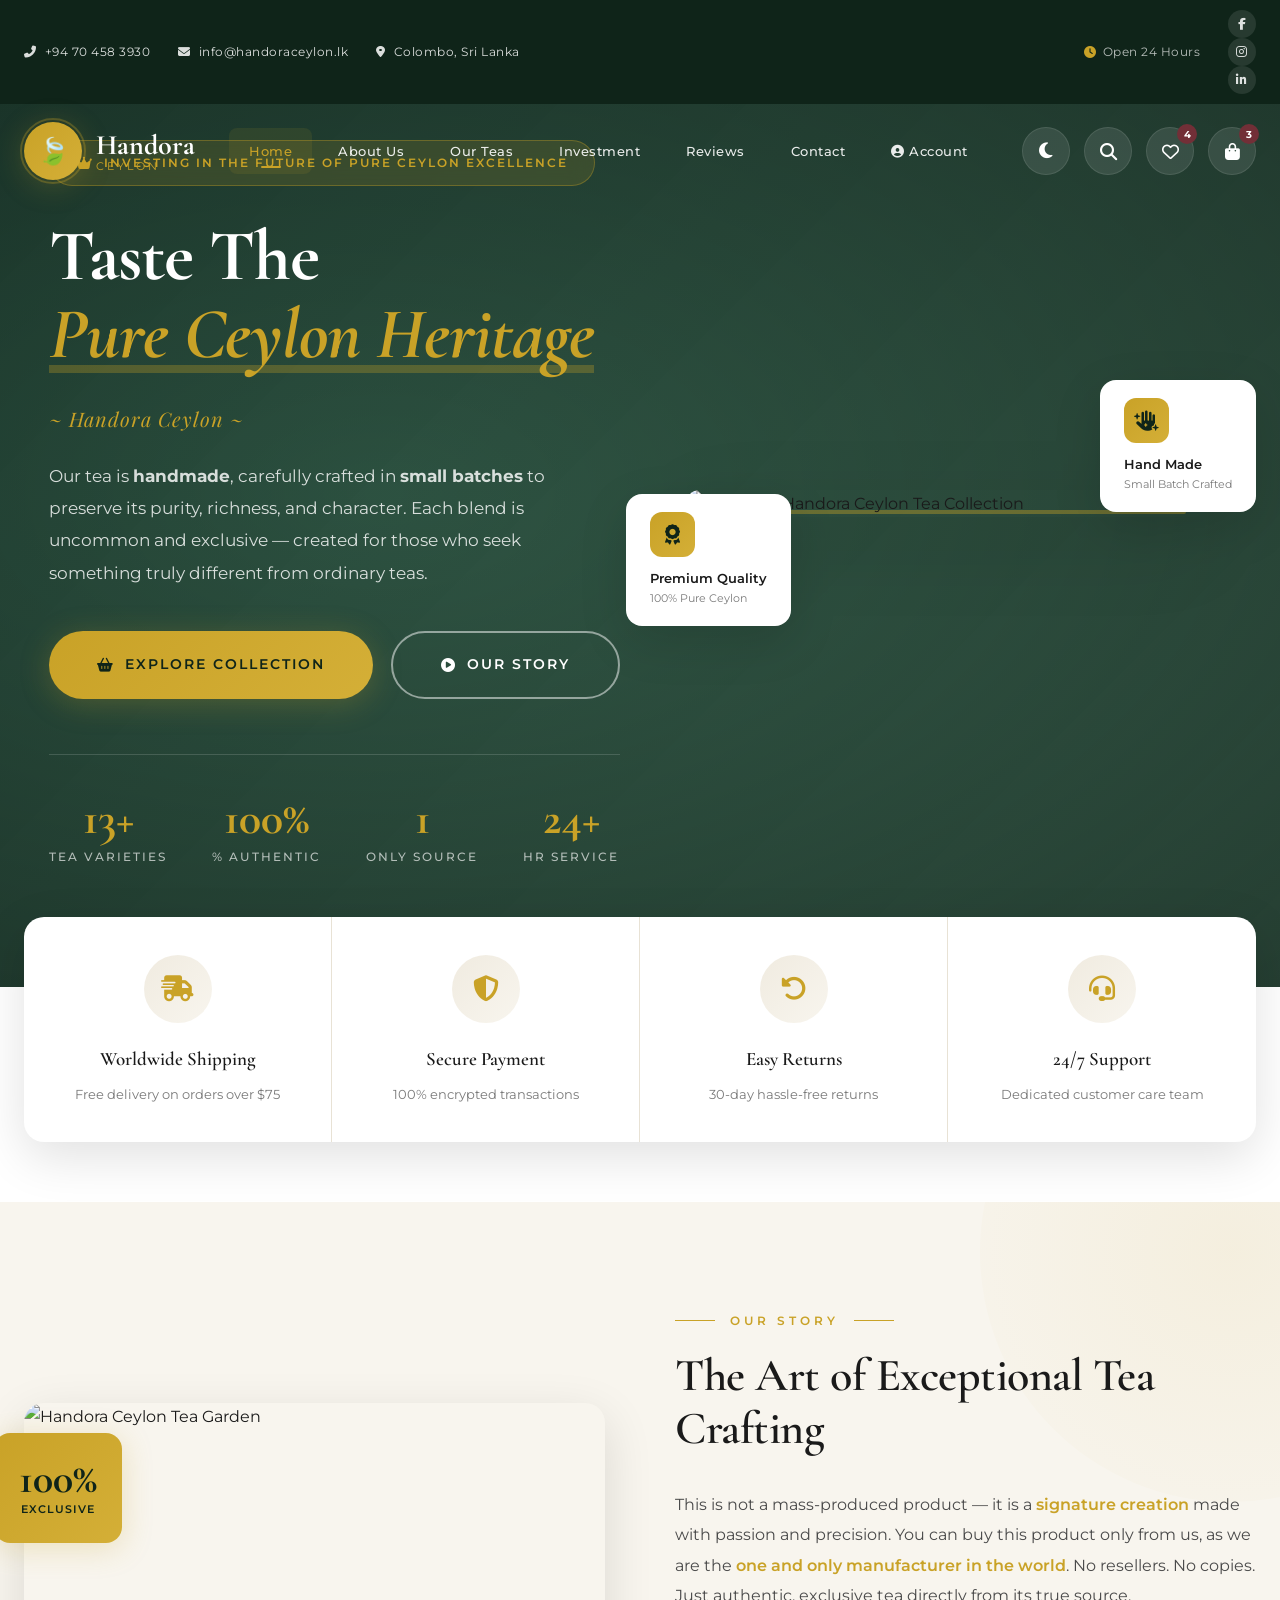
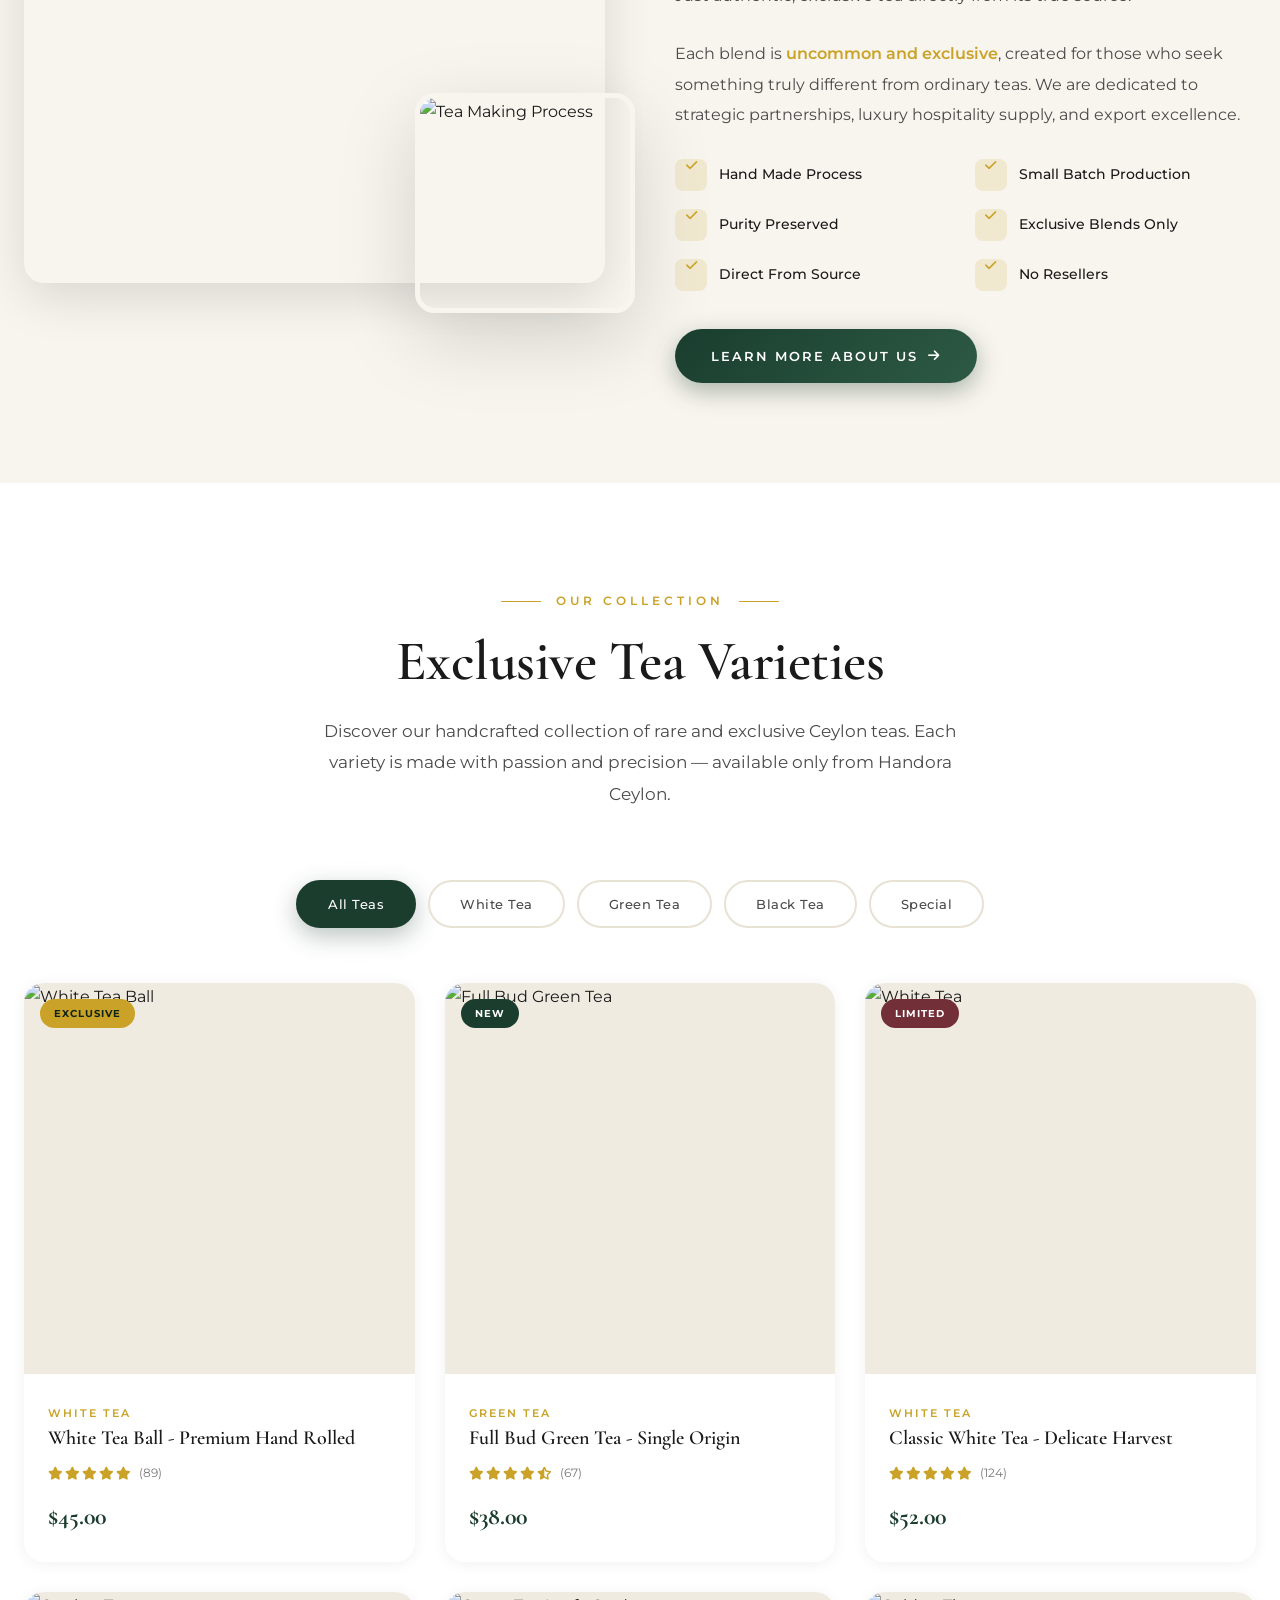
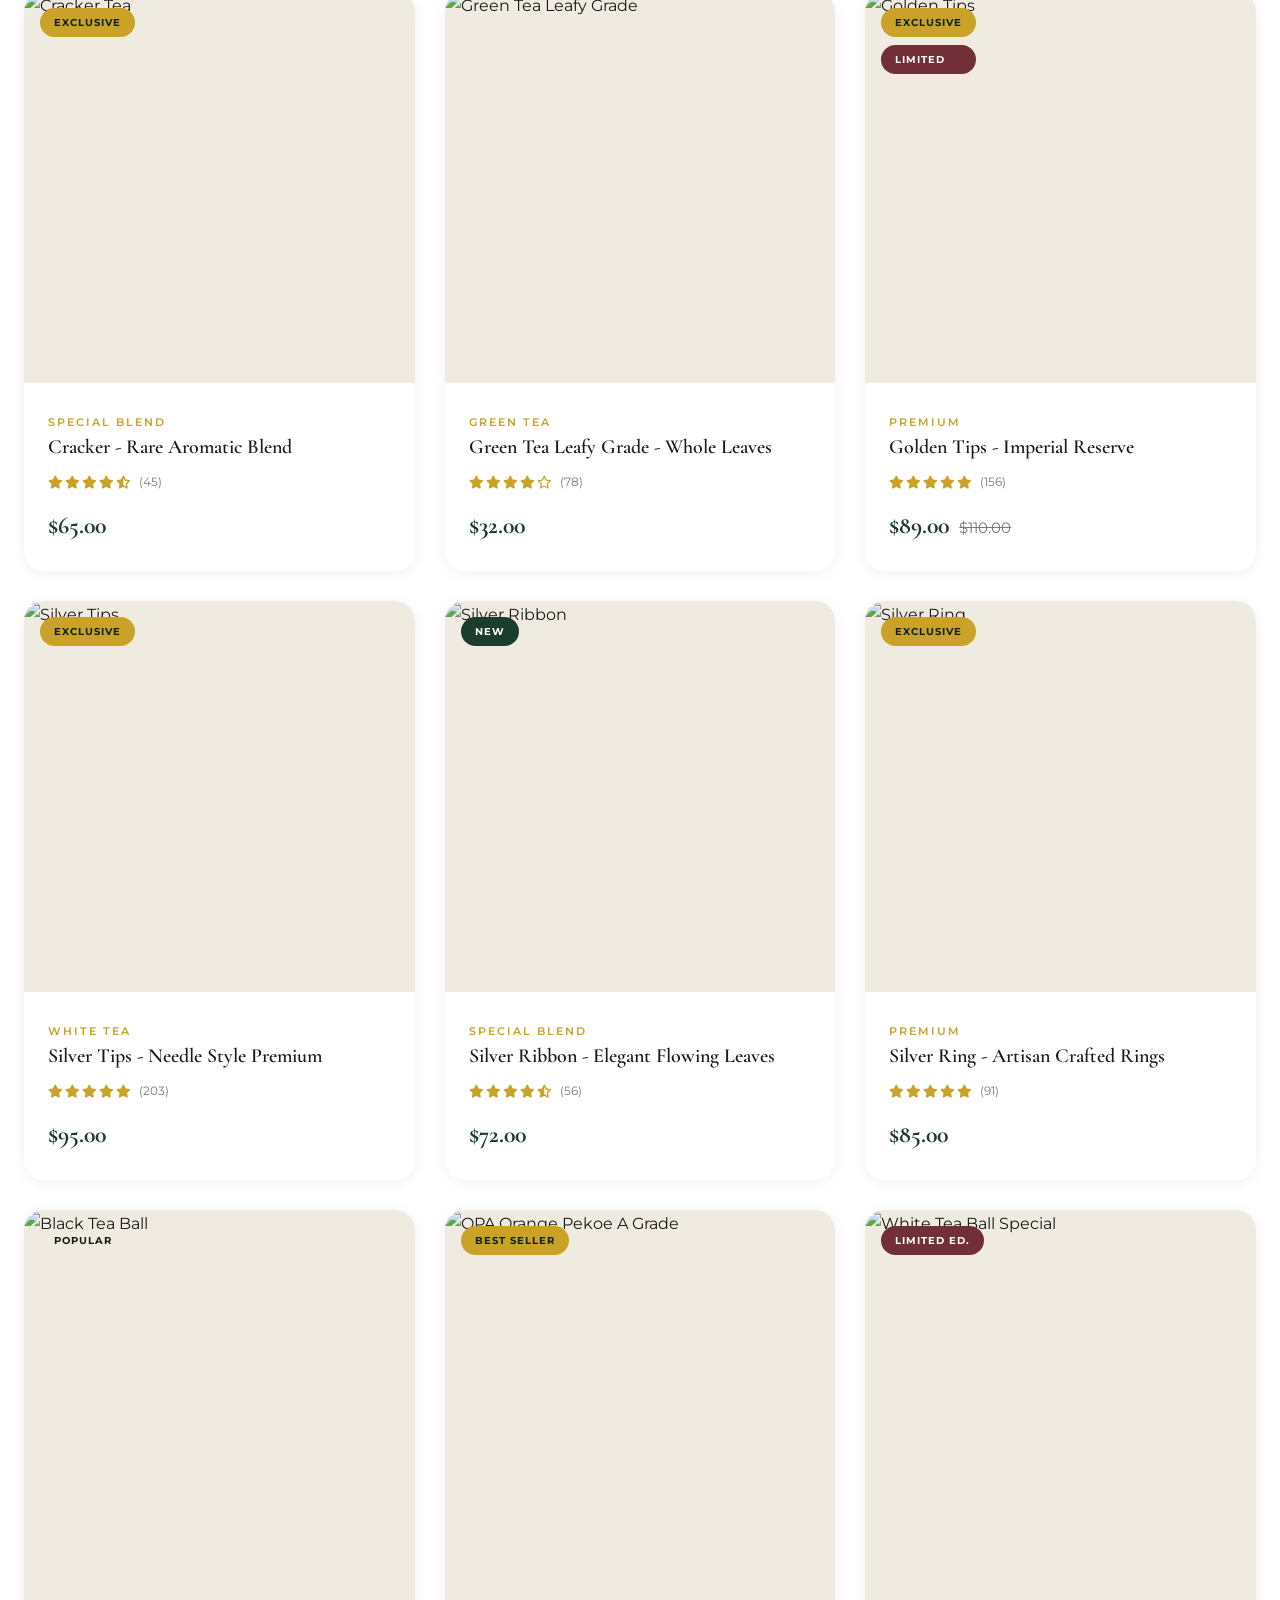
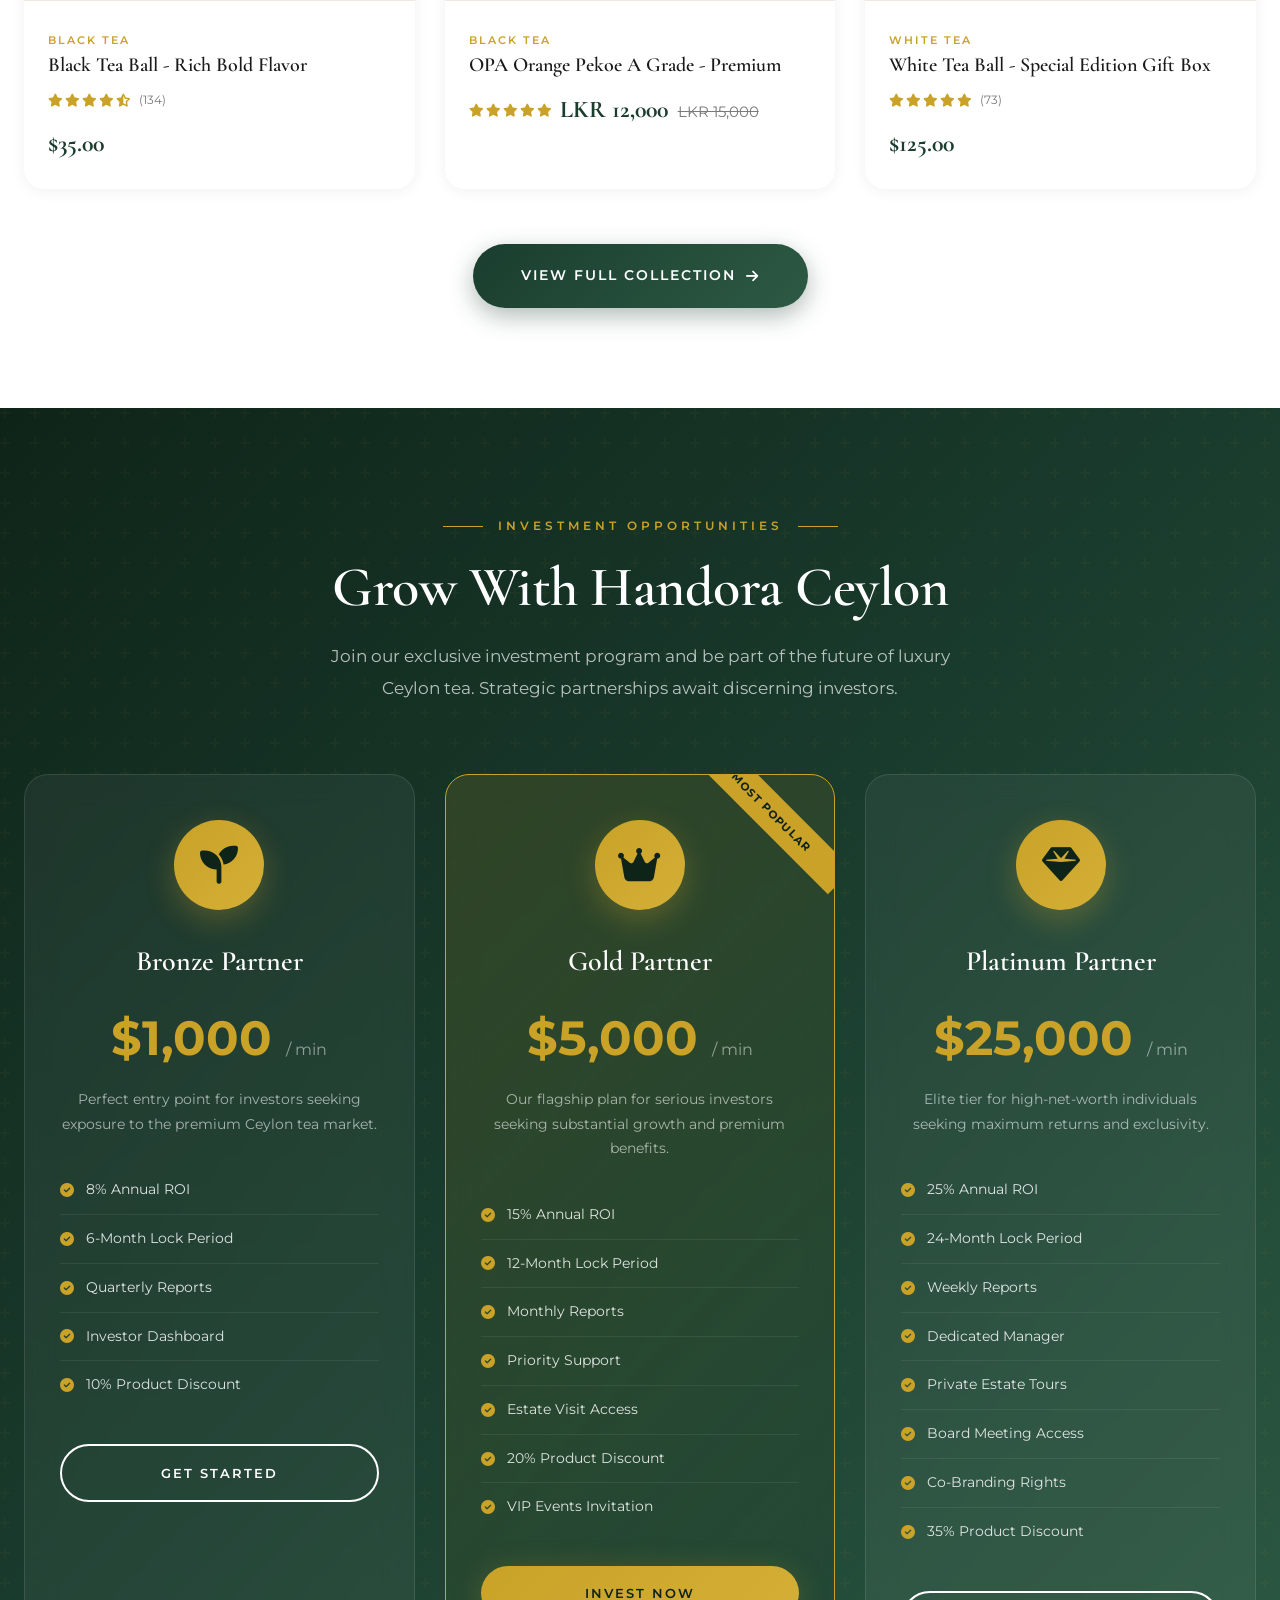
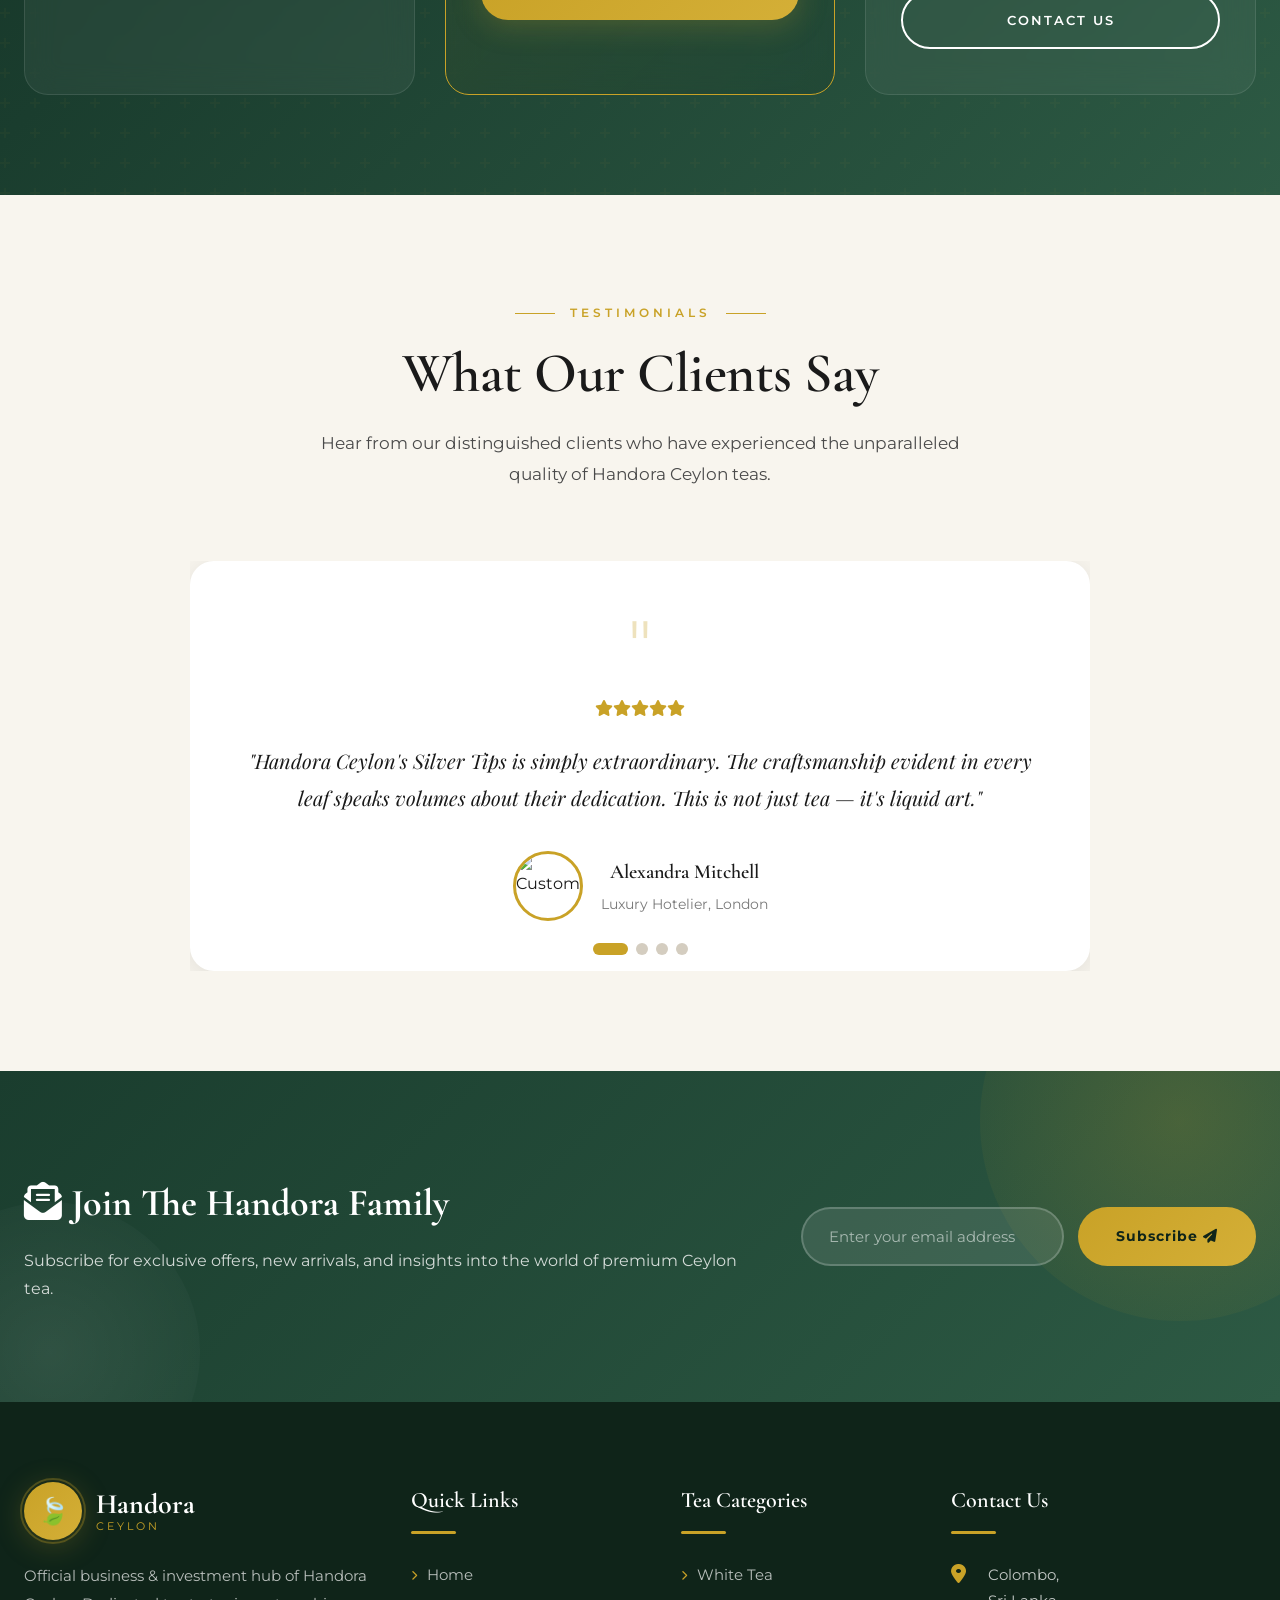
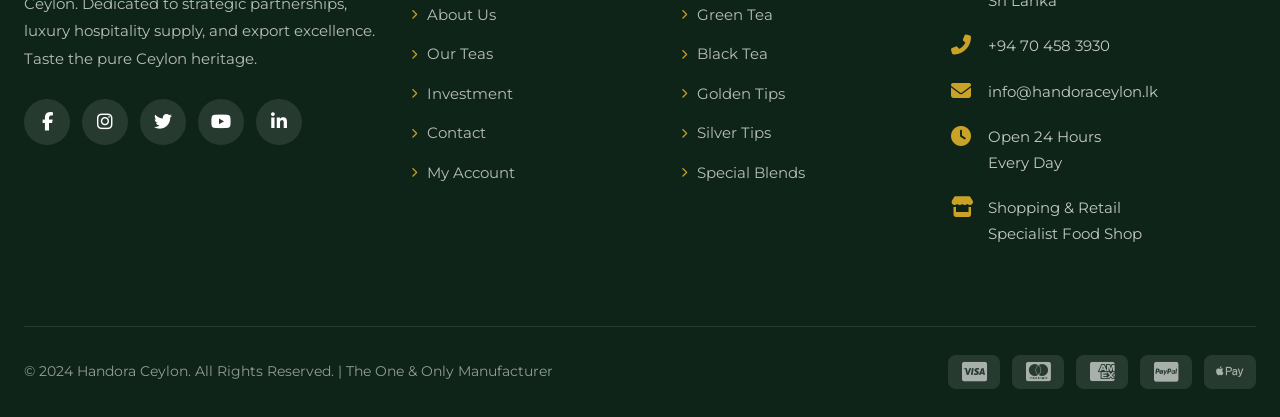
==== commit 6bee4d76: "Update index.html" ====
--- a/index.html
+++ b/index.html
@@ -1,52 +1,101 @@
 <!DOCTYPE html>
-<html lang="en">
+<html lang="en" data-theme="light">
 <head>
     <meta charset="UTF-8">
     <meta name="viewport" content="width=device-width, initial-scale=1.0">
-    <meta name="description"="Ceylon Heritage - Premium Sri Lankan Tea, Spices & Traditional Products. Invest in Ceylon's Finest!">
-    <title>Ceylon Heritage | Premium Ceylon Tea & Traditional Products</title>
+    <meta name="description" content="Handora Ceylon - Taste the Pure Ceylon Heritage. Exclusive handmade teas crafted in small batches. Investing in the Future of Pure Ceylon Excellence.">
+    <meta name="keywords" content="Handora Ceylon, Ceylon Tea, White Tea, Silver Tips, Golden Tips, Black Tea, Sri Lanka Tea, Luxury Tea">
+    <title>Handora Ceylon | Taste The Pure Ceylon Heritage</title>
     
     <!-- Google Fonts -->
-    <link href="https://fonts.googleapis.com/css2?family=Playfair+Display:wght@400;600;700&family=Poppins:wght@300;400;500;600;700&display=swap" rel="stylesheet">
+    <link href="https://fonts.googleapis.com/css2?family=Cormorant+Garamond:wght@400;500;600;700&family=Montserrat:wght@300;400;500;600;700&family=Playfair+Display:wght@400;500;600;700&display=swap" rel="stylesheet">
     
     <!-- Font Awesome Icons -->
-    <link rel="stylesheet" href="https://cdnjs.cloudflare.com/ajax/libs/font-awesome/6.4.0/css/all.min.css">
+    <link rel="stylesheet" href="https://cdnjs.cloudflare.com/ajax/libs/font-awesome/6.5.0/css/all.min.css">
     
-    <!-- AOS Animation Library -->
+    <!-- AOS Animation -->
     <link href="https://unpkg.com/aos@2.3.1/dist/aos.css" rel="stylesheet">
+    
+    <!-- Swiper CSS -->
+    <link rel="stylesheet" href="https://cdn.jsdelivr.net/npm/swiper@11/swiper-bundle.min.css">
     
     <style>
         /* ============================================
-           CSS VARIABLES & ROOT STYLES
+           CSS VARIABLES - LIGHT & DARK MODE
         ============================================ */
         :root {
-            --primary-color: #2d5016;
-            --primary-dark: #1a3010;
-            --secondary-color: #c9a227;
-            --accent-color: #8b4513;
-            --text-dark: #1a1a1a;
-            --text-light: #666666;
-            --bg-light: #faf8f3;
-            --bg-cream: #f5f0e8;
-            --white: #ffffff;
-            --border-color: #e0d5c7;
-            --shadow-sm: 0 2px 10px rgba(0,0,0,0.08);
-            --shadow-md: 0 5px 25px rgba(0,0,0,0.12);
-            --shadow-lg: 0 10px 40px rgba(0,0,0,0.15);
-            --radius-sm: 8px;
-            --radius-md: 12px;
-            --radius-lg: 20px;
-            --transition: all 0.3s ease;
+            /* Light Theme Colors */
+            --primary-gold: #c9a227;
+            --primary-gold-light: #d4af37;
+            --primary-gold-dark: #a88620;
+            --primary-green: #1a3d2e;
+            --primary-green-light: #2d5a44;
+            --primary-green-dark: #0f2419;
+            --accent-burgundy: #722f37;
+            --accent-cream: #faf6ed;
+            --accent-warm-white: #fdfbf5;
+            
+            /* Text Colors - Light */
+            --text-primary: #1a1a1a;
+            --text-secondary: #4a4a4a;
+            --text-muted: #7a7a7a;
+            --text-light: #ffffff;
+            
+            /* Background Colors - Light */
+            --bg-primary: #ffffff;
+            --bg-secondary: #f8f5ee;
+            --bg-tertiary: #f0ebe0;
+            --bg-card: #ffffff;
+            --bg-overlay: rgba(26, 61, 46, 0.95);
+            
+            /* Border Colors */
+            --border-light: #e8e2d5;
+            --border-medium: #d4cdc0;
+            
+            /* Shadows */
+            --shadow-sm: 0 2px 15px rgba(0,0,0,0.06);
+            --shadow-md: 0 5px 30px rgba(0,0,0,0.1);
+            --shadow-lg: 0 15px 50px rgba(0,0,0,0.12);
+            --shadow-xl: 0 25px 80px rgba(0,0,0,0.15);
+            --shadow-gold: 0 5px 30px rgba(201, 162, 39, 0.25);
+            
+            /* Gradients */
+            --gradient-primary: linear-gradient(135deg, var(--primary-green) 0%, var(--primary-green-light) 100%);
+            --gradient-gold: linear-gradient(135deg, var(--primary-gold) 0%, var(--primary-gold-light) 100%);
+            --gradient-dark: linear-gradient(135deg, #0f2419 0%, #1a3d2e 50%, #2d5a44 100%);
+            --gradient-hero: linear-gradient(135deg, rgba(26,61,46,0.97) 0%, rgba(45,90,68,0.92) 100%);
             
             /* Typography */
-            --font-heading: 'Playfair Display', serif;
-            --font-body: 'Poppins', sans-serif;
+            --font-heading: 'Cormorant Garamond', 'Playfair Display', serif;
+            --font-body: 'Montserrat', sans-serif;
+            --font-accent: 'Playfair Display', serif;
+        }
+
+        /* Dark Theme Variables */
+        [data-theme="dark"] {
+            --text-primary: #f5f5f5;
+            --text-secondary: #c9c9c9;
+            --text-muted: #8a8a8a;
+            
+            --bg-primary: #0f1419;
+            --bg-secondary: #161d24;
+            --bg-tertiary: #1c252e;
+            --bg-card: #1c252e;
+            --bg-overlay: rgba(15, 20, 25, 0.98);
+            
+            --border-light: #2a3441;
+            --border-medium: #354152;
+            
+            --shadow-sm: 0 2px 15px rgba(0,0,0,0.2);
+            --shadow-md: 0 5px 30px rgba(0,0,0,0.3);
+            --shadow-lg: 0 15px 50px rgba(0,0,0,0.4);
+            --gradient-hero: linear-gradient(135deg, rgba(15,20,25,0.98) 0%, rgba(28,37,46,0.96) 100%);
         }
 
         /* ============================================
            RESET & BASE STYLES
         ============================================ */
-        * {
+        *, *::before, *::after {
             margin: 0;
             padding: 0;
             box-sizing: border-box;
@@ -55,25 +104,30 @@
         html {
             scroll-behavior: smooth;
             font-size: 16px;
+            overflow-x: hidden;
         }
 
         body {
             font-family: var(--font-body);
-            color: var(--text-dark);
-            line-height: 1.6;
-            background-color: var(--white);
+            color: var(--text-primary);
+            background-color: var(--bg-primary);
+            line-height: 1.7;
             overflow-x: hidden;
+            transition: background-color 0.4s ease, color 0.4s ease;
+        }
+
+        ::selection {
+            background-color: var(--primary-gold);
+            color: var(--bg-primary);
         }
 
         a {
             text-decoration: none;
             color: inherit;
-            transition: var(--transition);
-        }
-
-        ul {
-            list-style: none;
-        }
+            transition: all 0.3s ease;
+        }
+
+        ul, ol { list-style: none; }
 
         img {
             max-width: 100%;
@@ -81,124 +135,232 @@
             display: block;
         }
 
+        button {
+            cursor: pointer;
+            border: none;
+            outline: none;
+            font-family: inherit;
+        }
+
         .container {
-            max-width: 1400px;
+            max-width: 1440px;
             margin: 0 auto;
-            padding: 0 20px;
+            padding: 0 24px;
         }
 
         /* ============================================
-           BUTTONS
+           UTILITY CLASSES
+        ============================================ */
+        .section-padding {
+            padding: 100px 0;
+        }
+
+        .text-center { text-align: center; }
+        .text-gold { color: var(--primary-gold); }
+        .text-green { color: var(--primary-green); }
+
+        /* ============================================
+           CUSTOM SCROLLBAR
+        ============================================ */
+        ::-webkit-scrollbar {
+            width: 10px;
+        }
+
+        ::-webkit-scrollbar-track {
+            background: var(--bg-secondary);
+        }
+
+        ::-webkit-scrollbar-thumb {
+            background: linear-gradient(var(--primary-gold), var(--primary-green));
+            border-radius: 10px;
+        }
+
+        ::-webkit-scrollbar-thumb:hover {
+            background: var(--primary-gold);
+        }
+
+        /* ============================================
+           BUTTONS - 20+ STYLES
         ============================================ */
         .btn {
             display: inline-flex;
             align-items: center;
             justify-content: center;
             gap: 10px;
-            padding: 14px 32px;
-            border-radius: 50px;
+            padding: 16px 36px;
             font-family: var(--font-body);
             font-weight: 600;
-            font-size: 15px;
-            cursor: pointer;
-            transition: var(--transition);
-            border: none;
-            outline: none;
+            font-size: 13px;
+            letter-spacing: 2px;
             text-transform: uppercase;
-            letter-spacing: 1px;
+            border-radius: 50px;
+            position: relative;
+            overflow: hidden;
+            z-index: 1;
+            transition: all 0.4s cubic-bezier(0.175, 0.885, 0.32, 1.275);
+        }
+
+        .btn::before {
+            content: '';
+            position: absolute;
+            top: 0;
+            left: -100%;
+            width: 100%;
+            height: 100%;
+            background: linear-gradient(90deg, transparent, rgba(255,255,255,0.2), transparent);
+            z-index: -1;
+            transition: left 0.5s ease;
+        }
+
+        .btn:hover::before {
+            left: 100%;
         }
 
         .btn-primary {
-            background: linear-gradient(135deg, var(--primary-color), #3d6b1f);
-            color: var(--white);
-            box-shadow: 0 4px 20px rgba(45, 80, 22, 0.35);
+            background: var(--gradient-primary);
+            color: white;
+            box-shadow: 0 8px 25px rgba(26, 61, 46, 0.35);
         }
 
         .btn-primary:hover {
-            transform: translateY(-3px);
-            box-shadow: 0 8px 30px rgba(45, 80, 22, 0.45);
-        }
-
-        .btn-secondary {
-            background: linear-gradient(135deg, var(--secondary-color), #d4af37);
-            color: var(--text-dark);
-            box-shadow: 0 4px 20px rgba(201, 162, 39, 0.35);
-        }
-
-        .btn-secondary:hover {
-            transform: translateY(-3px);
-            box-shadow: 0 8px 30px rgba(201, 162, 39, 0.45);
+            transform: translateY(-4px);
+            box-shadow: 0 12px 35px rgba(26, 61, 46, 0.45);
+        }
+
+        .btn-gold {
+            background: var(--gradient-gold);
+            color: var(--primary-green-dark);
+            box-shadow: var(--shadow-gold);
+        }
+
+        .btn-gold:hover {
+            transform: translateY(-4px) scale(1.02);
+            box-shadow: 0 12px 40px rgba(201, 162, 39, 0.4);
         }
 
         .btn-outline {
             background: transparent;
-            border: 2px solid var(--primary-color);
-            color: var(--primary-color);
+            border: 2px solid var(--primary-gold);
+            color: var(--primary-gold);
         }
 
         .btn-outline:hover {
-            background: var(--primary-color);
-            color: var(--white);
-        }
-
-        .btn-sm {
-            padding: 10px 24px;
-            font-size: 13px;
-        }
-
-        .btn-lg {
-            padding: 18px 42px;
-            font-size: 17px;
-        }
+            background: var(--primary-gold);
+            color: var(--primary-green-dark);
+        }
+
+        .btn-outline-white {
+            background: transparent;
+            border: 2px solid rgba(255,255,255,0.5);
+            color: white;
+        }
+
+        .btn-outline-white:hover {
+            background: white;
+            color: var(--primary-green);
+            border-color: white;
+        }
+
+        .btn-lg { padding: 20px 48px; font-size: 14px; }
+        .btn-sm { padding: 12px 28px; font-size: 11px; }
+        .btn-icon { width: 52px; height: 52px; padding: 0; border-radius: 50%; }
 
         /* ============================================
-           SECTION TITLE
+           SECTION HEADERS
         ============================================ */
         .section-header {
             text-align: center;
-            margin-bottom: 60px;
+            margin-bottom: 70px;
+            position: relative;
         }
 
         .section-subtitle {
-            display: inline-block;
-            color: var(--primary-color);
+            display: inline-flex;
+            align-items: center;
+            gap: 15px;
+            color: var(--primary-gold);
+            font-family: var(--font-body);
+            font-size: 12px;
             font-weight: 600;
-            font-size: 14px;
+            letter-spacing: 4px;
             text-transform: uppercase;
-            letter-spacing: 3px;
-            margin-bottom: 12px;
-            position: relative;
-            padding: 0 20px;
+            margin-bottom: 18px;
         }
 
         .section-subtitle::before,
         .section-subtitle::after {
             content: '';
-            position: absolute;
-            top: 50%;
-            width: 30px;
-            height: 2px;
-            background: var(--secondary-color);
-        }
-
-        .section-subtitle::before { left: 0; }
-        .section-subtitle::after { right: 0; }
+            width: 40px;
+            height: 1px;
+            background: var(--primary-gold);
+        }
 
         .section-title {
             font-family: var(--font-heading);
-            font-size: clamp(32px, 5vw, 48px);
-            font-weight: 700;
-            color: var(--text-dark);
-            margin-bottom: 18px;
-            line-height: 1.2;
+            font-size: clamp(38px, 5vw, 56px);
+            font-weight: 600;
+            color: var(--text-primary);
+            line-height: 1.15;
+            margin-bottom: 22px;
+            letter-spacing: -0.5px;
         }
 
         .section-desc {
-            color: var(--text-light);
             font-size: 17px;
+            color: var(--text-secondary);
             max-width: 650px;
             margin: 0 auto;
-            line-height: 1.8;
+            line-height: 1.85;
+        }
+
+        /* ============================================
+           PRELOADER
+        ============================================ */
+        .preloader {
+            position: fixed;
+            top: 0;
+            left: 0;
+            width: 100%;
+            height: 100%;
+            background: var(--gradient-dark);
+            display: flex;
+            align-items: center;
+            justify-content: center;
+            z-index: 99999;
+            transition: opacity 0.6s ease, visibility 0.6s ease;
+        }
+
+        .preloader.hidden {
+            opacity: 0;
+            visibility: hidden;
+        }
+
+        .preloader-inner {
+            text-align: center;
+        }
+
+        .preloader-logo {
+            font-family: var(--font-heading);
+            font-size: 48px;
+            color: var(--primary-gold);
+            margin-bottom: 30px;
+            animation: pulse 1.5s infinite;
+        }
+
+        .preloader-spinner {
+            width: 60px;
+            height: 60px;
+            border: 3px solid rgba(201, 162, 39, 0.2);
+            border-top-color: var(--primary-gold);
+            border-radius: 50%;
+            animation: spin 1s linear infinite;
+            margin: 0 auto;
+        }
+
+        @keyframes spin { to { transform: rotate(360deg); } }
+        @keyframes pulse { 
+            0%, 100% { opacity: 1; transform: scale(1); } 
+            50% { opacity: 0.7; transform: scale(0.98); } 
         }
 
         /* ============================================
@@ -210,232 +372,308 @@
             left: 0;
             width: 100%;
             z-index: 10000;
-            transition: var(--transition);
+            transition: all 0.4s cubic-bezier(0.25, 0.46, 0.45, 0.94);
             background: transparent;
         }
 
         .header.scrolled {
-            background: rgba(255, 255, 255, 0.98);
-            backdrop-filter: blur(20px);
-            box-shadow: var(--shadow-sm);
-        }
-
-        .header-top {
-            background: var(--primary-dark);
-            color: var(--white);
-            padding: 8px 0;
-            font-size: 13px;
+            background: var(--bg-overlay);
+            backdrop-filter: blur(25px);
+            box-shadow: 0 5px 30px rgba(0,0,0,0.15);
+        }
+
+        [data-theme="dark"] .header.scrolled {
+            background: rgba(15, 20, 25, 0.95);
+        }
+
+        .header-top-bar {
+            background: var(--primary-green-dark);
+            padding: 10px 0;
+            font-size: 12px;
+            letter-spacing: 0.5px;
         }
 
         .header-top-content {
             display: flex;
             justify-content: space-between;
             align-items: center;
-            flex-wrap: wrap;
-            gap: 10px;
-        }
-
-        .header-top-left,
-        .header-top-right {
+        }
+
+        .top-left, .top-right {
             display: flex;
             align-items: center;
-            gap: 25px;
-        }
-
-        .header-top a {
-            color: rgba(255,255,255,0.9);
-        }
-
-        .header-top a:hover {
-            color: var(--secondary-color);
+            gap: 28px;
+        }
+
+        .top-left a, .top-right a {
+            color: rgba(255,255,255,0.85);
+            display: flex;
+            align-items: center;
+            gap: 8px;
+            font-weight: 400;
+        }
+
+        .top-left a:hover, .top-right a:hover {
+            color: var(--primary-gold);
+        }
+
+        .social-mini a {
+            width: 28px;
+            height: 28px;
+            display: flex;
+            align-items: center;
+            justify-content: center;
+            border-radius: 50%;
+            background: rgba(255,255,255,0.1);
+            transition: all 0.3s ease;
+        }
+
+        .social-mini a:hover {
+            background: var(--primary-gold);
+            color: var(--primary-green-dark);
+            transform: translateY(-2px);
         }
 
         .header-main {
-            padding: 15px 0;
-            transition: var(--transition);
+            padding: 18px 0;
+            transition: padding 0.3s ease;
         }
 
         .header.scrolled .header-main {
-            padding: 10px 0;
-        }
-
-        .nav-container {
+            padding: 12px 0;
+        }
+
+        .nav-wrapper {
             display: flex;
             justify-content: space-between;
             align-items: center;
         }
 
+        /* Logo */
         .logo {
             display: flex;
             align-items: center;
-            gap: 12px;
+            gap: 14px;
         }
 
         .logo-icon {
-            width: 55px;
-            height: 55px;
-            background: linear-gradient(135deg, var(--primary-color), #4a7c28);
+            width: 58px;
+            height: 58px;
+            background: var(--gradient-gold);
             border-radius: 50%;
             display: flex;
             align-items: center;
             justify-content: center;
-            color: var(--white);
             font-size: 26px;
-            box-shadow: 0 4px 15px rgba(45, 80, 22, 0.3);
+            color: var(--primary-green-dark);
+            box-shadow: var(--shadow-gold);
+            position: relative;
+        }
+
+        .logo-icon::after {
+            content: '';
+            position: absolute;
+            inset: -4px;
+            border-radius: 50%;
+            border: 2px solid var(--primary-gold);
+            opacity: 0.3;
+            animation: logoPulse 2s infinite;
+        }
+
+        @keyframes logoPulse {
+            0%, 100% { transform: scale(1); opacity: 0.3; }
+            50% { transform: scale(1.08); opacity: 0.1; }
         }
 
         .logo-text {
             font-family: var(--font-heading);
-            font-size: 26px;
+            font-size: 28px;
             font-weight: 700;
-            color: var(--white);
-            transition: var(--transition);
+            color: white;
+            line-height: 1.1;
         }
 
         .header.scrolled .logo-text {
-            color: var(--primary-color);
+            color: var(--text-primary);
         }
 
         .logo-text span {
-            color: var(--secondary-color);
-        }
-
+            color: var(--primary-gold);
+            display: block;
+            font-size: 11px;
+            font-family: var(--font-body);
+            letter-spacing: 3px;
+            text-transform: uppercase;
+            font-weight: 400;
+        }
+
+        /* Main Navigation */
         .main-nav {
             display: flex;
             align-items: center;
-            gap: 8px;
+            gap: 6px;
         }
 
         .nav-link {
-            padding: 10px 18px;
+            padding: 12px 20px;
+            font-size: 13px;
             font-weight: 500;
-            font-size: 15px;
-            color: rgba(255,255,255,0.95);
+            color: rgba(255,255,255,0.9);
+            letter-spacing: 0.5px;
+            border-radius: 8px;
             position: relative;
-            border-radius: var(--radius-sm);
-            transition: var(--transition);
+            transition: all 0.3s ease;
         }
 
         .header.scrolled .nav-link {
-            color: var(--text-dark);
+            color: var(--text-secondary);
         }
 
         .nav-link:hover,
         .nav-link.active {
-            color: var(--secondary-color);
+            color: var(--primary-gold);
             background: rgba(201, 162, 39, 0.1);
         }
 
         .nav-link.active::after {
             content: '';
             position: absolute;
-            bottom: 0;
+            bottom: 6px;
             left: 50%;
             transform: translateX(-50%);
-            width: 25px;
-            height: 3px;
-            background: var(--secondary-color);
+            width: 20px;
+            height: 2px;
+            background: var(--primary-gold);
             border-radius: 2px;
         }
 
+        /* Nav Actions */
         .nav-actions {
             display: flex;
             align-items: center;
-            gap: 15px;
-        }
-
-        .nav-icon-btn {
-            width: 44px;
-            height: 44px;
+            gap: 14px;
+        }
+
+        .nav-btn {
+            width: 48px;
+            height: 48px;
             border-radius: 50%;
-            border: none;
-            background: rgba(255,255,255,0.15);
-            color: var(--white);
-            font-size: 18px;
-            cursor: pointer;
-            transition: var(--transition);
-            position: relative;
+            background: rgba(255,255,255,0.1);
+            color: white;
+            font-size: 17px;
             display: flex;
             align-items: center;
             justify-content: center;
-        }
-
-        .header.scrolled .nav-icon-btn {
-            background: var(--bg-light);
-            color: var(--text-dark);
-        }
-
-        .nav-icon-btn:hover {
-            background: var(--primary-color);
-            color: var(--white);
-            transform: scale(1.05);
-        }
-
-        .nav-icon-btn .badge {
+            position: relative;
+            transition: all 0.3s ease;
+            border: 1px solid rgba(255,255,255,0.1);
+        }
+
+        .header.scrolled .nav-btn {
+            background: var(--bg-tertiary);
+            color: var(--text-primary);
+            border-color: var(--border-light);
+        }
+
+        .nav-btn:hover {
+            background: var(--primary-gold);
+            color: var(--primary-green-dark);
+            transform: translateY(-3px);
+            box-shadow: var(--shadow-gold);
+        }
+
+        .nav-btn .badge {
             position: absolute;
             top: -4px;
             right: -4px;
             width: 20px;
             height: 20px;
-            background: #e74c3c;
+            background: var(--accent-burgundy);
             color: white;
             border-radius: 50%;
-            font-size: 11px;
-            font-weight: 600;
+            font-size: 10px;
+            font-weight: 700;
             display: flex;
             align-items: center;
             justify-content: center;
         }
 
-        /* Mobile Menu Toggle */
-        .mobile-menu-toggle {
+        /* Theme Toggle Button */
+        .theme-toggle {
+            width: 48px;
+            height: 48px;
+            border-radius: 50%;
+            background: rgba(255,255,255,0.1);
+            color: white;
+            font-size: 18px;
+            display: flex;
+            align-items: center;
+            justify-content: center;
+            cursor: pointer;
+            transition: all 0.3s ease;
+            border: 1px solid rgba(255,255,255,0.1);
+        }
+
+        .header.scrolled .theme-toggle {
+            background: var(--bg-tertiary);
+            color: var(--text-primary);
+            border-color: var(--border-light);
+        }
+
+        .theme-toggle:hover {
+            background: var(--primary-gold);
+            color: var(--primary-green-dark);
+            transform: rotate(180deg);
+        }
+
+        /* Mobile Menu */
+        .mobile-menu-btn {
             display: none;
             flex-direction: column;
-            gap: 5px;
+            gap: 6px;
             cursor: pointer;
             padding: 10px;
             z-index: 10001;
         }
 
-        .mobile-menu-toggle span {
+        .mobile-menu-btn span {
             width: 28px;
-            height: 3px;
-            background: var(--white);
+            height: 2.5px;
+            background: white;
             border-radius: 3px;
-            transition: var(--transition);
-        }
-
-        .header.scrolled .mobile-menu-toggle span {
-            background: var(--text-dark);
-        }
-
-        .mobile-menu-toggle.active span:nth-child(1) {
-            transform: rotate(45deg) translate(5px, 6px);
-        }
-
-        .mobile-menu-toggle.active span:nth-child(2) {
+            transition: all 0.3s ease;
+        }
+
+        .header.scrolled .mobile-menu-btn span {
+            background: var(--text-primary);
+        }
+
+        .mobile-menu-btn.active span:nth-child(1) {
+            transform: rotate(45deg) translate(6px, 6px);
+        }
+
+        .mobile-menu-btn.active span:nth-child(2) {
             opacity: 0;
         }
 
-        .mobile-menu-toggle.active span:nth-child(3) {
-            transform: rotate(-45deg) translate(5px, -6px);
-        }
-
-        /* Mobile Navigation */
+        .mobile-menu-btn.active span:nth-child(3) {
+            transform: rotate(-45deg) translate(6px, -6px);
+        }
+
+        /* Mobile Navigation Panel */
         .mobile-nav {
-            display: none;
             position: fixed;
             top: 0;
             right: -100%;
-            width: 85%;
-            max-width: 380px;
+            width: 88%;
+            max-width: 420px;
             height: 100vh;
-            background: var(--white);
-            box-shadow: var(--shadow-lg);
+            background: var(--bg-primary);
             z-index: 9999;
-            padding: 100px 30px 30px;
-            transition: right 0.4s ease;
+            padding: 100px 35px 40px;
+            transition: right 0.45s cubic-bezier(0.77, 0, 0.175, 1);
             overflow-y: auto;
+            box-shadow: -10px 0 50px rgba(0,0,0,0.2);
         }
 
         .mobile-nav.active {
@@ -443,33 +681,58 @@
         }
 
         .mobile-nav-overlay {
-            display: none;
             position: fixed;
-            top: 0;
-            left: 0;
-            width: 100%;
-            height: 100%;
+            inset: 0;
             background: rgba(0,0,0,0.6);
             z-index: 9998;
             opacity: 0;
-            transition: opacity 0.3s ease;
+            visibility: hidden;
+            transition: all 0.3s ease;
         }
 
         .mobile-nav-overlay.active {
             opacity: 1;
-        }
-
-        .mobile-nav .nav-link {
+            visibility: visible;
+        }
+
+        .mobile-nav .nav-item {
             display: block;
-            padding: 15px 0;
-            color: var(--text-dark);
-            border-bottom: 1px solid var(--border-color);
+            padding: 16px 0;
             font-size: 16px;
-        }
-
-        .mobile-nav .nav-link:hover {
-            color: var(--primary-color);
+            font-weight: 500;
+            color: var(--text-primary);
+            border-bottom: 1px solid var(--border-light);
+            transition: all 0.3s ease;
+        }
+
+        .mobile-nav .nav-item:hover {
+            color: var(--primary-gold);
             padding-left: 15px;
+        }
+
+        .mobile-nav .nav-item i {
+            width: 30px;
+            color: var(--primary-gold);
+        }
+
+        .mobile-nav-info {
+            margin-top: 35px;
+            padding-top: 25px;
+            border-top: 2px solid var(--border-light);
+        }
+
+        .mobile-nav-info p {
+            font-size: 14px;
+            color: var(--text-muted);
+            margin-bottom: 10px;
+            display: flex;
+            align-items: center;
+            gap: 10px;
+        }
+
+        .mobile-nav-info p i {
+            color: var(--primary-gold);
+            width: 20px;
         }
 
         /* ============================================
@@ -477,8 +740,8 @@
         ============================================ */
         .hero {
             min-height: 100vh;
-            background: linear-gradient(135deg, rgba(26, 48, 16, 0.92), rgba(45, 80, 22, 0.88)),
-                        url('https://images.unsplash.com/photo-1564890369478-c89ca6d9cde9?w=1920') center/cover no-repeat;
+            background: var(--gradient-hero),
+                        url('https://images.unsplash.com/photo-1564890369478-c89ca6d9cde9?w=1920&q=80') center/cover no-repeat fixed;
             display: flex;
             align-items: center;
             position: relative;
@@ -488,101 +751,129 @@
         .hero::before {
             content: '';
             position: absolute;
-            bottom: 0;
-            left: 0;
-            width: 100%;
-            height: 150px;
-            background: linear-gradient(to top, var(--white), transparent);
+            inset: 0;
+            background: radial-gradient(ellipse at 30% 50%, transparent 0%, rgba(0,0,0,0.4) 100%);
         }
 
         .hero-particles {
             position: absolute;
-            width: 100%;
-            height: 100%;
+            inset: 0;
+            pointer-events: none;
             overflow: hidden;
-            pointer-events: none;
         }
 
         .particle {
             position: absolute;
-            width: 10px;
-            height: 10px;
-            background: rgba(201, 162, 39, 0.3);
+            background: radial-gradient(circle, var(--primary-gold), transparent);
             border-radius: 50%;
-            animation: float 15s infinite;
-        }
-
-        @keyframes float {
-            0%, 100% { transform: translateY(100vh) rotate(0deg); opacity: 0; }
+            animation: particleFloat linear infinite;
+        }
+
+        @keyframes particleFloat {
+            0% { transform: translateY(100vh) rotate(0deg); opacity: 0; }
             10% { opacity: 1; }
             90% { opacity: 1; }
             100% { transform: translateY(-100vh) rotate(720deg); opacity: 0; }
         }
 
+        .hero-container {
+            position: relative;
+            z-index: 3;
+            display: grid;
+            grid-template-columns: 1fr 1fr;
+            gap: 60px;
+            align-items: center;
+            min-height: 100vh;
+            padding: 140px 0 120px;
+        }
+
         .hero-content {
-            position: relative;
-            z-index: 2;
-            max-width: 750px;
-            padding: 120px 0 150px;
+            max-width: 650px;
         }
 
         .hero-badge {
             display: inline-flex;
             align-items: center;
             gap: 10px;
-            background: rgba(201, 162, 39, 0.2);
-            border: 1px solid rgba(201, 162, 39, 0.4);
-            padding: 10px 24px;
+            background: rgba(201, 162, 39, 0.15);
+            border: 1px solid rgba(201, 162, 39, 0.35);
+            padding: 12px 26px;
             border-radius: 50px;
-            color: var(--secondary-color);
+            color: var(--primary-gold);
+            font-size: 12px;
+            font-weight: 600;
+            letter-spacing: 2px;
+            text-transform: uppercase;
+            margin-bottom: 32px;
+            backdrop-filter: blur(10px);
+        }
+
+        .hero-badge i {
             font-size: 14px;
-            font-weight: 500;
-            margin-bottom: 28px;
-            animation: fadeInUp 0.8s ease;
-        }
-
-        .hero-badge i {
-            font-size: 16px;
+            animation: badgeIcon 2s infinite;
+        }
+
+        @keyframes badgeIcon {
+            0%, 100% { transform: scale(1); }
+            50% { transform: scale(1.2); }
         }
 
         .hero-title {
             font-family: var(--font-heading);
-            font-size: clamp(40px, 7vw, 72px);
+            font-size: clamp(42px, 6vw, 72px);
             font-weight: 700;
-            color: var(--white);
-            line-height: 1.1;
-            margin-bottom: 25px;
-            animation: fadeInUp 0.8s ease 0.2s both;
-        }
-
-        .hero-title span {
-            color: var(--secondary-color);
-            display: block;
+            color: white;
+            line-height: 1.08;
+            margin-bottom: 28px;
+            letter-spacing: -1px;
+        }
+
+        .hero-title .highlight {
+            color: var(--primary-gold);
+            font-style: italic;
+            position: relative;
+        }
+
+        .hero-title .highlight::after {
+            content: '';
+            position: absolute;
+            bottom: 5px;
+            left: 0;
+            width: 100%;
+            height: 8px;
+            background: rgba(201, 162, 39, 0.3);
+            z-index: -1;
+        }
+
+        .hero-tagline {
+            font-family: var(--font-accent);
+            font-size: 20px;
+            color: var(--primary-gold);
+            font-style: italic;
+            margin-bottom: 24px;
+            letter-spacing: 1px;
         }
 
         .hero-desc {
-            font-size: 19px;
-            color: rgba(255,255,255,0.88);
-            line-height: 1.8;
-            margin-bottom: 40px;
-            max-width: 580px;
-            animation: fadeInUp 0.8s ease 0.4s both;
+            font-size: 17px;
+            color: rgba(255,255,255,0.82);
+            line-height: 1.9;
+            margin-bottom: 42px;
+            max-width: 550px;
         }
 
         .hero-buttons {
             display: flex;
             flex-wrap: wrap;
             gap: 18px;
-            animation: fadeInUp 0.8s ease 0.6s both;
+            margin-bottom: 55px;
         }
 
         .hero-stats {
             display: flex;
-            gap: 50px;
-            margin-top: 60px;
+            gap: 45px;
             padding-top: 40px;
             border-top: 1px solid rgba(255,255,255,0.15);
-            animation: fadeInUp 0.8s ease 0.8s both;
         }
 
         .stat-item {
@@ -591,312 +882,464 @@
 
         .stat-number {
             font-family: var(--font-heading);
-            font-size: 42px;
+            font-size: 46px;
             font-weight: 700;
-            color: var(--secondary-color);
+            color: var(--primary-gold);
             line-height: 1;
             margin-bottom: 6px;
         }
 
         .stat-label {
-            font-size: 14px;
-            color: rgba(255,255,255,0.75);
+            font-size: 12px;
+            color: rgba(255,255,255,0.65);
             text-transform: uppercase;
-            letter-spacing: 1px;
-        }
-
-        .hero-image {
+            letter-spacing: 2px;
+            font-weight: 500;
+        }
+
+        /* Hero Image Side */
+        .hero-visual {
+            position: relative;
+            display: flex;
+            justify-content: center;
+            align-items: center;
+        }
+
+        .hero-image-main {
+            position: relative;
+            width: 100%;
+            max-width: 520px;
+        }
+
+        .hero-image-main img {
+            width: 100%;
+            border-radius: 20px;
+            box-shadow: var(--shadow-xl);
+            position: relative;
+            z-index: 2;
+        }
+
+        .hero-image-bg {
             position: absolute;
-            right: 0;
-            top: 50%;
-            transform: translateY(-50%);
-            width: 48%;
-            max-width: 650px;
+            inset: 20px;
+            border: 2px solid var(--primary-gold);
+            border-radius: 20px;
             z-index: 1;
-            animation: fadeInRight 1s ease 0.5s both;
-        }
-
-        .hero-image img {
-            border-radius: var(--radius-lg);
+            opacity: 0.4;
+        }
+
+        .floating-card {
+            position: absolute;
+            background: var(--bg-card);
+            padding: 18px 24px;
+            border-radius: 16px;
             box-shadow: var(--shadow-lg);
-        }
-
-        @keyframes fadeInUp {
-            from { opacity: 0; transform: translateY(30px); }
-            to { opacity: 1; transform: translateY(0); }
-        }
-
-        @keyframes fadeInRight {
-            from { opacity: 0; transform: translate(50px, -50%); }
-            to { opacity: 1; transform: translate(0, -50%); }
+            z-index: 5;
+            animation: floatCard 3s ease-in-out infinite;
+        }
+
+        .floating-card.card-1 {
+            top: 15%;
+            left: -60px;
+            animation-delay: 0s;
+        }
+
+        .floating-card.card-2 {
+            bottom: 20%;
+            right: -50px;
+            animation-delay: 1.5s;
+        }
+
+        @keyframes floatCard {
+            0%, 100% { transform: translateY(0); }
+            50% { transform: translateY(-15px); }
+        }
+
+        .floating-card .fc-icon {
+            width: 45px;
+            height: 45px;
+            background: var(--gradient-gold);
+            border-radius: 12px;
+            display: flex;
+            align-items: center;
+            justify-content: center;
+            font-size: 20px;
+            color: var(--primary-green-dark);
+            margin-bottom: 10px;
+        }
+
+        .floating-card .fc-text {
+            font-size: 13px;
+            font-weight: 600;
+            color: var(--text-primary);
+        }
+
+        .floating-card .fc-sub {
+            font-size: 11px;
+            color: var(--text-muted);
         }
 
         /* ============================================
            FEATURES BAR
         ============================================ */
         .features-bar {
-            background: var(--white);
-            padding: 30px 0;
             margin-top: -70px;
             position: relative;
             z-index: 10;
-            border-radius: var(--radius-lg);
-            box-shadow: var(--shadow-md);
-            max-width: 1300px;
-            margin-left: auto;
-            margin-right: auto;
+            padding: 0 0 60px;
         }
 
         .features-grid {
             display: grid;
             grid-template-columns: repeat(4, 1fr);
-            gap: 0;
-        }
-
-        .feature-item {
-            display: flex;
-            align-items: center;
-            gap: 18px;
-            padding: 25px 30px;
-            border-right: 1px solid var(--border-color);
-            transition: var(--transition);
-        }
-
-        .feature-item:last-child {
+            background: var(--bg-card);
+            border-radius: 20px;
+            box-shadow: var(--shadow-lg);
+            overflow: hidden;
+        }
+
+        .feature-box {
+            padding: 38px 28px;
+            text-align: center;
+            border-right: 1px solid var(--border-light);
+            transition: all 0.4s ease;
+            position: relative;
+            overflow: hidden;
+        }
+
+        .feature-box:last-child {
             border-right: none;
         }
 
-        .feature-item:hover {
-            background: var(--bg-light);
+        .feature-box::before {
+            content: '';
+            position: absolute;
+            top: 0;
+            left: 0;
+            width: 100%;
+            height: 4px;
+            background: var(--gradient-gold);
+            transform: scaleX(0);
+            transition: transform 0.4s ease;
+        }
+
+        .feature-box:hover::before {
+            transform: scaleX(1);
+        }
+
+        .feature-box:hover {
+            background: var(--bg-secondary);
         }
 
         .feature-icon {
-            width: 60px;
-            height: 60px;
-            background: linear-gradient(135deg, var(--bg-cream), #ede5d5);
+            width: 68px;
+            height: 68px;
+            background: linear-gradient(135deg, var(--bg-tertiary), var(--bg-secondary));
             border-radius: 50%;
             display: flex;
             align-items: center;
             justify-content: center;
-            font-size: 24px;
-            color: var(--primary-color);
-            flex-shrink: 0;
-        }
-
-        .feature-text h4 {
-            font-size: 15px;
+            font-size: 26px;
+            color: var(--primary-gold);
+            margin: 0 auto 20px;
+            transition: all 0.4s ease;
+        }
+
+        .feature-box:hover .feature-icon {
+            background: var(--gradient-gold);
+            color: var(--primary-green-dark);
+            transform: scale(1.1) rotate(5deg);
+        }
+
+        .feature-title {
+            font-family: var(--font-heading);
+            font-size: 19px;
             font-weight: 600;
-            color: var(--text-dark);
-            margin-bottom: 3px;
-        }
-
-        .feature-text p {
+            color: var(--text-primary);
+            margin-bottom: 8px;
+        }
+
+        .feature-desc {
             font-size: 13px;
-            color: var(--text-light);
+            color: var(--text-muted);
+            line-height: 1.6;
         }
 
         /* ============================================
-           CATEGORIES SECTION
+           ABOUT / STORY SECTION
         ============================================ */
-        .categories-section {
-            padding: 100px 0;
-            background: var(--bg-light);
-        }
-
-        .categories-grid {
+        .about-section {
+            background: var(--bg-secondary);
+            position: relative;
+            overflow: hidden;
+        }
+
+        .about-section::before {
+            content: '';
+            position: absolute;
+            top: -200px;
+            right: -200px;
+            width: 500px;
+            height: 500px;
+            background: radial-gradient(circle, rgba(201,162,39,0.08), transparent);
+            border-radius: 50%;
+        }
+
+        .about-grid {
+            display: grid;
+            grid-template-columns: 1fr 1fr;
+            gap: 70px;
+            align-items: center;
+        }
+
+        .about-images {
+            position: relative;
+        }
+
+        .about-img-main {
+            border-radius: 20px;
+            overflow: hidden;
+            box-shadow: var(--shadow-lg);
+            position: relative;
+            z-index: 2;
+        }
+
+        .about-img-main img {
+            width: 100%;
+            height: 480px;
+            object-fit: cover;
+            transition: transform 0.6s ease;
+        }
+
+        .about-img-main:hover img {
+            transform: scale(1.05);
+        }
+
+        .about-img-float {
+            position: absolute;
+            bottom: -30px;
+            right: -30px;
+            width: 220px;
+            height: 220px;
+            border-radius: 20px;
+            overflow: hidden;
+            box-shadow: var(--shadow-xl);
+            border: 5px solid var(--bg-secondary);
+            z-index: 3;
+        }
+
+        .about-img-float img {
+            width: 100%;
+            height: 100%;
+            object-fit: cover;
+        }
+
+        .experience-badge {
+            position: absolute;
+            top: 30px;
+            left: -30px;
+            background: var(--gradient-gold);
+            color: var(--primary-green-dark);
+            padding: 25px;
+            border-radius: 16px;
+            text-align: center;
+            box-shadow: var(--shadow-gold);
+            z-index: 4;
+        }
+
+        .experience-badge .years {
+            font-family: var(--font-heading);
+            font-size: 42px;
+            font-weight: 700;
+            line-height: 1;
+        }
+
+        .experience-badge .text {
+            font-size: 11px;
+            font-weight: 600;
+            text-transform: uppercase;
+            letter-spacing: 1px;
+        }
+
+        .about-content {
+            position: relative;
+            z-index: 2;
+        }
+
+        .about-content .section-header {
+            text-align: left;
+            margin-bottom: 35px;
+        }
+
+        .about-content .section-subtitle {
+            justify-content: flex-start;
+        }
+
+        .about-content .section-title {
+            font-size: clamp(34px, 4vw, 46px);
+        }
+
+        .about-text {
+            font-size: 16px;
+            color: var(--text-secondary);
+            line-height: 1.9;
+            margin-bottom: 28px;
+        }
+
+        .about-text strong {
+            color: var(--primary-gold);
+            font-weight: 600;
+        }
+
+        .about-features-list {
+            display: grid;
+            grid-template-columns: 1fr 1fr;
+            gap: 18px;
+            margin-bottom: 38px;
+        }
+
+        .about-feature-item {
+            display: flex;
+            align-items: center;
+            gap: 12px;
+            font-size: 14px;
+            font-weight: 500;
+            color: var(--text-primary);
+        }
+
+        .about-feature-item i {
+            width: 32px;
+            height: 32px;
+            background: rgba(201, 162, 39, 0.15);
+            border-radius: 8px;
+            display: flex;
+            align-products: center;
+            justify-content: center;
+            color: var(--primary-gold);
+            font-size: 13px;
+        }
+
+        /* ============================================
+           PRODUCTS SECTION
+        ============================================ */
+        .products-section {
+            background: var(--bg-primary);
+        }
+
+        .products-tabs {
+            display: flex;
+            justify-content: center;
+            flex-wrap: wrap;
+            gap: 12px;
+            margin-bottom: 55px;
+        }
+
+        .tab-btn {
+            padding: 14px 30px;
+            background: var(--bg-card);
+            border: 2px solid var(--border-light);
+            border-radius: 50px;
+            font-family: var(--font-body);
+            font-size: 13px;
+            font-weight: 500;
+            color: var(--text-secondary);
+            cursor: pointer;
+            transition: all 0.3s ease;
+            letter-spacing: 0.5px;
+        }
+
+        .tab-btn:hover,
+        .tab-btn.active {
+            background: var(--primary-green);
+            border-color: var(--primary-green);
+            color: white;
+            box-shadow: 0 8px 25px rgba(26, 61, 46, 0.3);
+        }
+
+        .products-grid {
             display: grid;
             grid-template-columns: repeat(4, 1fr);
-            gap: 25px;
-        }
-
-        .category-card {
+            gap: 30px;
+        }
+
+        .product-card {
+            background: var(--bg-card);
+            border-radius: 20px;
+            overflow: hidden;
+            box-shadow: var(--shadow-sm);
+            transition: all 0.4s cubic-bezier(0.175, 0.885, 0.32, 1.275);
             position: relative;
-            border-radius: var(--radius-md);
+            group: true;
+        }
+
+        .product-card:hover {
+            transform: translateY(-12px);
+            box-shadow: var(--shadow-xl);
+        }
+
+        .product-image {
+            position: relative;
+            aspect-ratio: 1;
             overflow: hidden;
-            aspect-ratio: 1;
-            cursor: pointer;
-            group: true;
-        }
-
-        .category-card img {
+            background: var(--bg-tertiary);
+        }
+
+        .product-image img {
             width: 100%;
             height: 100%;
             object-fit: cover;
             transition: transform 0.6s ease;
         }
 
-        .category-card:hover img {
-            transform: scale(1.12);
-        }
-
-        .category-overlay {
-            position: absolute;
-            inset: 0;
-            background: linear-gradient(to top, rgba(26, 48, 16, 0.92), rgba(26, 48, 16, 0.3));
-            display: flex;
-            flex-direction: column;
-            justify-content: flex-end;
-            padding: 28px;
-            transition: var(--transition);
-        }
-
-        .category-card:hover .category-overlay {
-            background: linear-gradient(to top, rgba(45, 80, 22, 0.95), rgba(45, 80, 22, 0.5));
-        }
-
-        .category-name {
-            font-family: var(--font-heading);
-            font-size: 22px;
-            font-weight: 600;
-            color: var(--white);
-            margin-bottom: 6px;
-        }
-
-        .category-count {
-            font-size: 14px;
-            color: rgba(255,255,255,0.8);
-        }
-
-        .category-arrow {
-            position: absolute;
-            top: 20px;
-            right: 20px;
-            width: 45px;
-            height: 45px;
-            background: rgba(255,255,255,0.2);
-            border-radius: 50%;
-            display: flex;
-            align-items: center;
-            justify-content: center;
-            color: var(--white);
-            font-size: 18px;
-            transform: translateX(60px);
-            opacity: 0;
-            transition: var(--transition);
-        }
-
-        .category-card:hover .category-arrow {
-            transform: translateX(0);
-            opacity: 1;
-        }
-
-        /* ============================================
-           PRODUCTS SECTION
-        ============================================ */
-        .products-section {
-            padding: 100px 0;
-            background: var(--white);
-        }
-
-        .products-filter {
-            display: flex;
-            justify-content: center;
-            flex-wrap: wrap;
-            gap: 12px;
-            margin-bottom: 50px;
-        }
-
-        .filter-btn {
-            padding: 12px 28px;
-            border: 2px solid var(--border-color);
-            background: var(--white);
-            border-radius: 50px;
-            font-family: var(--font-body);
-            font-size: 14px;
-            font-weight: 500;
-            color: var(--text-dark);
-            cursor: pointer;
-            transition: var(--transition);
-        }
-
-        .filter-btn:hover,
-        .filter-btn.active {
-            background: var(--primary-color);
-            border-color: var(--primary-color);
-            color: var(--white);
-        }
-
-        .products-grid {
-            display: grid;
-            grid-template-columns: repeat(4, 1fr);
-            gap: 28px;
-        }
-
-        .product-card {
-            background: var(--white);
-            border-radius: var(--radius-md);
-            overflow: hidden;
-            box-shadow: var(--shadow-sm);
-            transition: var(--transition);
-            group: true;
-        }
-
-        .product-card:hover {
-            transform: translateY(-10px);
-            box-shadow: var(--shadow-lg);
-        }
-
-        .product-image {
-            position: relative;
-            aspect-ratio: 1;
-            overflow: hidden;
-            background: var(--bg-light);
-        }
-
-        .product-image img {
-            width: 100%;
-            height: 100%;
-            object-fit: cover;
-            transition: transform 0.5s ease;
-        }
-
         .product-card:hover .product-image img {
-            transform: scale(1.08);
+            transform: scale(1.1);
         }
 
         .product-badges {
             position: absolute;
-            top: 15px;
-            left: 15px;
+            top: 16px;
+            left: 16px;
             display: flex;
             flex-direction: column;
             gap: 8px;
-        }
-
-        .product-badge {
+            z-index: 3;
+        }
+
+        .p-badge {
             padding: 6px 14px;
             border-radius: 50px;
-            font-size: 11px;
-            font-weight: 600;
+            font-size: 10px;
+            font-weight: 700;
             text-transform: uppercase;
-            letter-spacing: 0.5px;
-        }
-
-        .badge-sale {
-            background: #e74c3c;
+            letter-spacing: 1px;
+        }
+
+        .badge-exclusive {
+            background: var(--primary-gold);
+            color: var(--primary-green-dark);
+        }
+
+        .badge-new {
+            background: var(--primary-green);
             color: white;
         }
 
-        .badge-new {
-            background: var(--primary-color);
+        .badge-limited {
+            background: var(--accent-burgundy);
             color: white;
-        }
-
-        .badge-hot {
-            background: var(--secondary-color);
-            color: var(--text-dark);
         }
 
         .product-actions {
             position: absolute;
-            top: 15px;
-            right: 15px;
+            top: 16px;
+            right: 16px;
             display: flex;
             flex-direction: column;
-            gap: 8px;
+            gap: 10px;
+            z-index: 3;
             opacity: 0;
             transform: translateX(15px);
-            transition: var(--transition);
+            transition: all 0.4s ease;
         }
 
         .product-card:hover .product-actions {
@@ -904,66 +1347,80 @@
             transform: translateX(0);
         }
 
-        .action-btn {
-            width: 40px;
-            height: 40px;
-            background: var(--white);
-            border: none;
+        .p-action-btn {
+            width: 42px;
+            height: 42px;
+            background: var(--bg-card);
             border-radius: 50%;
             display: flex;
             align-items: center;
             justify-content: center;
+            font-size: 15px;
+            color: var(--text-primary);
+            box-shadow: var(--shadow-sm);
+            transition: all 0.3s ease;
             cursor: pointer;
-            font-size: 16px;
-            color: var(--text-dark);
-            box-shadow: var(--shadow-sm);
-            transition: var(--transition);
-        }
-
-        .action-btn:hover {
-            background: var(--primary-color);
-            color: var(--white);
-        }
-
-        .product-add-cart {
+        }
+
+        .p-action-btn:hover {
+            background: var(--primary-gold);
+            color: var(--primary-green-dark);
+            transform: scale(1.1);
+        }
+
+        .p-action-btn.wishlisted {
+            background: #e74c3c;
+            color: white;
+        }
+
+        .quick-add-btn {
             position: absolute;
             bottom: 0;
             left: 0;
             right: 0;
-            background: var(--primary-color);
-            color: var(--white);
-            padding: 14px;
+            background: var(--primary-green);
+            color: white;
+            padding: 16px;
             text-align: center;
             font-weight: 600;
-            font-size: 14px;
+            font-size: 13px;
+            letter-spacing: 1px;
+            text-transform: uppercase;
             cursor: pointer;
             transform: translateY(100%);
-            transition: var(--transition);
-        }
-
-        .product-card:hover .product-add-cart {
+            transition: all 0.4s ease;
+            z-index: 3;
+        }
+
+        .product-card:hover .quick-add-btn {
             transform: translateY(0);
         }
 
+        .quick-add-btn:hover {
+            background: var(--primary-gold);
+            color: var(--primary-green-dark);
+        }
+
         .product-info {
-            padding: 22px;
+            padding: 24px;
         }
 
         .product-category {
-            font-size: 12px;
-            color: var(--primary-color);
-            font-weight: 500;
+            font-size: 11px;
+            font-weight: 600;
+            color: var(--primary-gold);
             text-transform: uppercase;
-            letter-spacing: 1px;
-            margin-bottom: 8px;
+            letter-spacing: 2px;
+            margin-bottom: 10px;
         }
 
         .product-name {
-            font-size: 17px;
+            font-family: var(--font-heading);
+            font-size: 20px;
             font-weight: 600;
-            color: var(--text-dark);
+            color: var(--text-primary);
             margin-bottom: 12px;
-            line-height: 1.4;
+            line-height: 1.3;
             display: -webkit-box;
             -webkit-line-clamp: 2;
             -webkit-box-orient: vertical;
@@ -973,182 +1430,57 @@
         .product-rating {
             display: flex;
             align-items: center;
-            gap: 6px;
+            gap: 8px;
             margin-bottom: 14px;
         }
 
         .stars {
-            color: var(--secondary-color);
-            font-size: 14px;
+            color: var(--primary-gold);
+            font-size: 13px;
+            display: flex;
+            gap: 2px;
         }
 
         .rating-count {
-            font-size: 13px;
-            color: var(--text-light);
+            font-size: 12px;
+            color: var(--text-muted);
+        }
+
+        .product-price-row {
+            display: flex;
+            align-items: center;
+            justify-content: space-between;
         }
 
         .product-price {
             display: flex;
-            align-items: center;
-            gap: 12px;
+            align-items: baseline;
+            gap: 10px;
         }
 
         .current-price {
-            font-size: 22px;
+            font-family: var(--font-heading);
+            font-size: 24px;
             font-weight: 700;
-            color: var(--primary-color);
+            color: var(--primary-green);
         }
 
         .original-price {
             font-size: 15px;
-            color: var(--text-light);
+            color: var(--text-muted);
             text-decoration: line-through;
         }
 
-        /* ============================================
-           SPECIAL OFFER / BANNER SECTION
-        ============================================ */
-        .offer-section {
-            padding: 100px 0;
-            background: var(--bg-light);
-        }
-
-        .offer-banner {
-            background: linear-gradient(135deg, var(--primary-dark), var(--primary-color));
-            border-radius: var(--radius-lg);
-            padding: 70px;
-            display: grid;
-            grid-template-columns: 1fr 1fr;
-            gap: 50px;
-            align-items: center;
-            position: relative;
-            overflow: hidden;
-        }
-
-        .offer-banner::before {
-            content: '';
-            position: absolute;
-            top: -50%;
-            right: -20%;
-            width: 600px;
-            height: 600px;
-            background: radial-gradient(circle, rgba(201, 162, 39, 0.15), transparent);
-            border-radius: 50%;
-        }
-
-        .offer-content {
-            position: relative;
-            z-index: 2;
-        }
-
-        .offer-tag {
-            display: inline-flex;
-            align-items: center;
-            gap: 8px;
-            background: var(--secondary-color);
-            color: var(--text-dark);
-            padding: 8px 20px;
-            border-radius: 50px;
-            font-size: 13px;
-            font-weight: 600;
-            margin-bottom: 22px;
-            text-transform: uppercase;
-        }
-
-        .offer-title {
-            font-family: var(--font-heading);
-            font-size: 42px;
-            font-weight: 700;
-            color: var(--white);
-            line-height: 1.2;
-            margin-bottom: 20px;
-        }
-
-        .offer-desc {
-            font-size: 17px;
-            color: rgba(255,255,255,0.85);
-            margin-bottom: 32px;
-            line-height: 1.8;
-        }
-
-        .countdown {
-            display: flex;
-            gap: 18px;
-            margin-bottom: 35px;
-        }
-
-        .countdown-item {
-            background: rgba(255,255,255,0.12);
-            border-radius: var(--radius-sm);
-            padding: 18px 22px;
+        .view-all-container {
             text-align: center;
-            min-width: 82px;
-        }
-
-        .countdown-number {
-            font-family: var(--font-heading);
-            font-size: 36px;
-            font-weight: 700;
-            color: var(--secondary-color);
-            line-height: 1;
-            margin-bottom: 6px;
-        }
-
-        .countdown-label {
-            font-size: 12px;
-            color: rgba(255,255,255,0.7);
-            text-transform: uppercase;
-            letter-spacing: 1px;
-        }
-
-        .offer-image {
-            position: relative;
-            z-index: 2;
-        }
-
-        .offer-image img {
-            border-radius: var(--radius-md);
-            box-shadow: var(--shadow-lg);
-        }
-
-        .discount-badge {
-            position: absolute;
-            top: -20px;
-            right: 30px;
-            background: #e74c3c;
-            color: white;
-            width: 110px;
-            height: 110px;
-            border-radius: 50%;
-            display: flex;
-            flex-direction: column;
-            align-items: center;
-            justify-content: center;
-            font-weight: 700;
-            box-shadow: var(--shadow-md);
-            animation: pulse 2s infinite;
-        }
-
-        .discount-badge span:first-child {
-            font-size: 32px;
-            line-height: 1;
-        }
-
-        .discount-badge span:last-child {
-            font-size: 13px;
-        }
-
-        @keyframes pulse {
-            0%, 100% { transform: scale(1); }
-            50% { transform: scale(1.05); }
+            margin-top: 55px;
         }
 
         /* ============================================
            INVESTMENT SECTION
         ============================================ */
         .investment-section {
-            padding: 100px 0;
-            background: linear-gradient(135deg, #1a1a2e, #16213e);
+            background: var(--gradient-dark);
             position: relative;
             overflow: hidden;
         }
@@ -1156,38 +1488,23 @@
         .investment-section::before {
             content: '';
             position: absolute;
-            top: 0;
-            left: 0;
-            right: 0;
-            bottom: 0;
-            background: url('data:image/svg+xml,<svg xmlns="http://www.w3.org/2000/svg" viewBox="0 0 100 100"><defs><pattern id="grid" width="10" height="10" patternUnits="userSpaceOnUse"><path d="M 10 0 L 0 0 0 10" fill="none" stroke="rgba(255,255,255,0.03)" stroke-width="0.5"/></pattern></defs><rect width="100" height="100" fill="url(%23grid)"/></svg>');
-        }
-
-        .investment-header {
-            text-align: center;
-            margin-bottom: 60px;
-            position: relative;
-            z-index: 2;
-        }
-
-        .investment-header .section-subtitle {
-            color: var(--secondary-color);
-        }
-
-        .investment-header .section-subtitle::before,
-        .investment-header .section-subtitle::after {
-            background: var(--secondary-color);
-        }
-
-        .investment-header .section-title {
-            color: var(--white);
-        }
-
-        .investment-header .section-desc {
-            color: rgba(255,255,255,0.75);
-        }
-
-        .investment-cards {
+            inset: 0;
+            background: url("data:image/svg+xml,%3Csvg width='60' height='60' viewBox='0 0 60 60' xmlns='http://www.w3.org/2000/svg'%3E%3Cg fill='none' fill-rule='evenodd'%3E%3Cg fill='%23c9a227' fill-opacity='0.04'%3E%3Cpath d='M36 34v-4h-2v4h-4v2h4v4h2v-4h4v-2h-4zm0-30V0h-2v4h-4v2h4v4h2V6h4V4h-4zM6 34v-4H4v4H0v2h4v4h2v-4h4v-2H6zM6 4V0H4v4H0v2h4v4h2V6h4V4H6z'/%3E%3C/g%3E%3C/g%3E%3C/svg%3E");
+        }
+
+        .investment-section .section-subtitle {
+            color: var(--primary-gold);
+        }
+
+        .investment-section .section-title {
+            color: white;
+        }
+
+        .investment-section .section-desc {
+            color: rgba(255,255,255,0.7);
+        }
+
+        .invest-cards {
             display: grid;
             grid-template-columns: repeat(3, 1fr);
             gap: 30px;
@@ -1196,15 +1513,15 @@
         }
 
         .invest-card {
-            background: rgba(255,255,255,0.06);
-            backdrop-filter: blur(10px);
+            background: rgba(255,255,255,0.05);
+            backdrop-filter: blur(15px);
             border: 1px solid rgba(255,255,255,0.1);
-            border-radius: var(--radius-md);
-            padding: 40px 32px;
+            border-radius: 24px;
+            padding: 45px 35px;
             text-align: center;
-            transition: var(--transition);
             position: relative;
             overflow: hidden;
+            transition: all 0.4s ease;
         }
 
         .invest-card::before {
@@ -1214,14 +1531,14 @@
             left: 0;
             right: 0;
             height: 4px;
-            background: linear-gradient(90deg, var(--secondary-color), var(--primary-color));
+            background: var(--gradient-gold);
             transform: scaleX(0);
             transition: transform 0.4s ease;
         }
 
         .invest-card:hover {
             transform: translateY(-10px);
-            background: rgba(255,255,255,0.1);
+            background: rgba(255,255,255,0.08);
             border-color: rgba(201, 162, 39, 0.3);
         }
 
@@ -1230,8 +1547,8 @@
         }
 
         .invest-card.featured {
-            background: linear-gradient(135deg, rgba(201, 162, 39, 0.15), rgba(45, 80, 22, 0.2));
-            border-color: var(--secondary-color);
+            background: linear-gradient(135deg, rgba(201,162,39,0.15), rgba(26,61,46,0.3));
+            border-color: var(--primary-gold);
             transform: scale(1.05);
         }
 
@@ -1242,111 +1559,124 @@
         .invest-popular {
             position: absolute;
             top: 20px;
-            right: -30px;
-            background: var(--secondary-color);
-            color: var(--text-dark);
-            padding: 6px 40px;
-            font-size: 12px;
-            font-weight: 600;
+            right: -35px;
+            background: var(--primary-gold);
+            color: var(--primary-green-dark);
+            padding: 8px 45px;
+            font-size: 11px;
+            font-weight: 700;
             text-transform: uppercase;
+            letter-spacing: 1px;
             transform: rotate(45deg);
         }
 
-        .invest-icon {
-            width: 80px;
-            height: 80px;
-            background: linear-gradient(135deg, var(--secondary-color), #d4af37);
+        .invest-icon-wrap {
+            width: 90px;
+            height: 90px;
+            background: var(--gradient-gold);
             border-radius: 50%;
             display: flex;
             align-items: center;
             justify-content: center;
-            font-size: 36px;
-            color: var(--text-dark);
-            margin: 0 auto 25px;
+            font-size: 38px;
+            color: var(--primary-green-dark);
+            margin: 0 auto 28px;
+            box-shadow: 0 10px 30px rgba(201, 162, 39, 0.3);
         }
 
         .invest-name {
             font-family: var(--font-heading);
-            font-size: 26px;
+            font-size: 28px;
             font-weight: 600;
-            color: var(--white);
-            margin-bottom: 10px;
+            color: white;
+            margin-bottom: 12px;
         }
 
         .invest-price {
-            font-size: 42px;
+            font-size: 48px;
             font-weight: 700;
-            color: var(--secondary-color);
+            color: var(--primary-gold);
             margin-bottom: 8px;
         }
 
         .invest-price span {
             font-size: 16px;
             font-weight: 400;
-            color: rgba(255,255,255,0.6);
+            color: rgba(255,255,255,0.5);
         }
 
         .invest-desc {
             font-size: 14px;
-            color: rgba(255,255,255,0.65);
-            margin-bottom: 28px;
-            line-height: 1.7;
+            color: rgba(255,255,255,0.6);
+            margin-bottom: 30px;
+            line-height: 1.75;
         }
 
         .invest-features {
             text-align: left;
-            margin-bottom: 32px;
+            margin-bottom: 35px;
         }
 
         .invest-feature {
             display: flex;
             align-items: center;
             gap: 12px;
-            padding: 10px 0;
-            border-bottom: 1px solid rgba(255,255,255,0.08);
+            padding: 12px 0;
+            border-bottom: 1px solid rgba(255,255,255,0.07);
             font-size: 14px;
             color: rgba(255,255,255,0.85);
         }
 
+        .invest-feature:last-child {
+            border-bottom: none;
+        }
+
         .invest-feature i {
-            color: var(--secondary-color);
+            color: var(--primary-gold);
             font-size: 14px;
+        }
+
+        .invest-card .btn {
+            width: 100%;
         }
 
         /* ============================================
            TESTIMONIALS SECTION
         ============================================ */
         .testimonials-section {
-            padding: 100px 0;
-            background: var(--bg-cream);
-        }
-
-        .testimonials-slider {
+            background: var(--bg-secondary);
+            overflow: hidden;
+        }
+
+        .testimonial-slider {
             max-width: 900px;
             margin: 0 auto;
             position: relative;
         }
 
         .testimonial-card {
-            background: var(--white);
-            border-radius: var(--radius-md);
-            padding: 45px;
-            box-shadow: var(--shadow-sm);
+            background: var(--bg-card);
+            border-radius: 24px;
+            padding: 50px;
             text-align: center;
-        }
-
-        .testimonial-quote {
-            font-size: 52px;
-            color: var(--secondary-color);
+            box-shadow: var(--shadow-md);
+            position: relative;
+        }
+
+        .testimonial-quote-icon {
+            font-size: 64px;
+            color: var(--primary-gold);
+            opacity: 0.3;
             line-height: 1;
             margin-bottom: 20px;
         }
 
         .testimonial-text {
-            font-size: 18px;
-            color: var(--text-dark);
-            line-height: 1.8;
-            margin-bottom: 30px;
+            font-family: var(--font-accent);
+            font-size: 20px;
+            color: var(--text-primary);
+            line-height: 1.85;
+            margin-bottom: 35px;
             font-style: italic;
         }
 
@@ -1357,44 +1687,42 @@
             gap: 18px;
         }
 
-        .author-image {
-            width: 65px;
-            height: 65px;
+        .author-avatar {
+            width: 70px;
+            height: 70px;
             border-radius: 50%;
             object-fit: cover;
-            border: 3px solid var(--secondary-color);
-        }
-
-        .author-info h4 {
-            font-size: 17px;
+            border: 3px solid var(--primary-gold);
+        }
+
+        .author-details h4 {
+            font-family: var(--font-heading);
+            font-size: 20px;
             font-weight: 600;
-            color: var(--text-dark);
+            color: var(--text-primary);
             margin-bottom: 4px;
         }
 
-        .author-info p {
+        .author-details p {
             font-size: 14px;
-            color: var(--text-light);
-        }
-
-        .testimonial-dots {
-            display: flex;
-            justify-content: center;
-            gap: 10px;
-            margin-top: 35px;
-        }
-
-        .dot {
+            color: var(--text-muted);
+        }
+
+        .testimonial-stars {
+            color: var(--primary-gold);
+            font-size: 16px;
+            margin-bottom: 20px;
+        }
+
+        .swiper-pagination-bullet {
             width: 12px;
             height: 12px;
-            border-radius: 50%;
-            background: var(--border-color);
-            cursor: pointer;
-            transition: var(--transition);
-        }
-
-        .dot.active {
-            background: var(--primary-color);
+            background: var(--border-medium);
+            opacity: 1;
+        }
+
+        .swiper-pagination-bullet-active {
+            background: var(--primary-gold);
             width: 35px;
             border-radius: 6px;
         }
@@ -1403,8 +1731,7 @@
            NEWSLETTER SECTION
         ============================================ */
         .newsletter-section {
-            padding: 80px 0;
-            background: linear-gradient(135deg, var(--primary-color), var(--primary-dark));
+            background: var(--gradient-primary);
             position: relative;
             overflow: hidden;
         }
@@ -1412,11 +1739,22 @@
         .newsletter-section::before {
             content: '';
             position: absolute;
-            top: -100px;
+            top: -150px;
             right: -100px;
-            width: 350px;
-            height: 350px;
-            background: radial-gradient(circle, rgba(201, 162, 39, 0.2), transparent);
+            width: 400px;
+            height: 400px;
+            background: radial-gradient(circle, rgba(201,162,39,0.2), transparent);
+            border-radius: 50%;
+        }
+
+        .newsletter-section::after {
+            content: '';
+            position: absolute;
+            bottom: -100px;
+            left: -100px;
+            width: 300px;
+            height: 300px;
+            background: radial-gradient(circle, rgba(255,255,255,0.08), transparent);
             border-radius: 50%;
         }
 
@@ -1424,16 +1762,16 @@
             display: flex;
             justify-content: space-between;
             align-items: center;
-            gap: 40px;
+            gap: 50px;
             position: relative;
             z-index: 2;
         }
 
         .newsletter-text h3 {
             font-family: var(--font-heading);
-            font-size: 34px;
-            color: var(--white);
-            margin-bottom: 10px;
+            font-size: 38px;
+            color: white;
+            margin-bottom: 12px;
         }
 
         .newsletter-text p {
@@ -1443,64 +1781,65 @@
 
         .newsletter-form {
             display: flex;
-            gap: 12px;
+            gap: 14px;
             flex: 1;
             max-width: 520px;
         }
 
         .newsletter-form input {
             flex: 1;
-            padding: 16px 24px;
+            padding: 18px 26px;
             border: 2px solid rgba(255,255,255,0.2);
             border-radius: 50px;
             background: rgba(255,255,255,0.1);
-            color: var(--white);
+            color: white;
             font-family: var(--font-body);
             font-size: 15px;
             outline: none;
-            transition: var(--transition);
+            transition: all 0.3s ease;
         }
 
         .newsletter-form input::placeholder {
-            color: rgba(255,255,255,0.6);
+            color: rgba(255,255,255,0.55);
         }
 
         .newsletter-form input:focus {
-            border-color: var(--secondary-color);
+            border-color: var(--primary-gold);
             background: rgba(255,255,255,0.15);
         }
 
         .newsletter-form button {
-            padding: 16px 35px;
-            background: var(--secondary-color);
-            color: var(--text-dark);
+            padding: 18px 38px;
+            background: var(--gradient-gold);
+            color: var(--primary-green-dark);
             border: none;
             border-radius: 50px;
             font-family: var(--font-body);
-            font-weight: 600;
-            font-size: 15px;
+            font-weight: 700;
+            font-size: 14px;
+            letter-spacing: 1px;
             cursor: pointer;
-            transition: var(--transition);
+            transition: all 0.3s ease;
             white-space: nowrap;
         }
 
         .newsletter-form button:hover {
-            background: #d4af37;
-            transform: translateY(-2px);
+            transform: translateY(-3px);
+            box-shadow: var(--shadow-gold);
         }
 
         /* ============================================
            FOOTER
         ============================================ */
         .footer {
-            background: var(--primary-dark);
-            color: var(--white);
+            background: var(--primary-green-dark);
+            color: white;
             padding-top: 80px;
         }
 
         .footer-main {
             display: grid;
-            grid-template-columns: 2fr 1fr 1fr 1.5fr;
+            grid-template-columns: 1.5fr 1fr 1fr 1.3fr;
             gap: 50px;
             padding-bottom: 60px;
             border-bottom: 1px solid rgba(255,255,255,0.1);
@@ -1510,11 +1849,11 @@
             margin-bottom: 22px;
         }
 
-        .footer-desc {
+        .footer-about {
             font-size: 15px;
             color: rgba(255,255,255,0.7);
-            line-height: 1.8;
-            margin-bottom: 25px;
+            line-height: 1.85;
+            margin-bottom: 26px;
         }
 
         .footer-social {
@@ -1522,31 +1861,31 @@
             gap: 12px;
         }
 
-        .social-link {
-            width: 44px;
-            height: 44px;
+        .footer-social a {
+            width: 46px;
+            height: 46px;
             background: rgba(255,255,255,0.1);
             border-radius: 50%;
             display: flex;
             align-items: center;
             justify-content: center;
-            color: var(--white);
             font-size: 18px;
-            transition: var(--transition);
-        }
-
-        .social-link:hover {
-            background: var(--secondary-color);
-            color: var(--text-dark);
-            transform: translateY(-4px);
+            color: white;
+            transition: all 0.3s ease;
+        }
+
+        .footer-social a:hover {
+            background: var(--primary-gold);
+            color: var(--primary-green-dark);
+            transform: translateY(-5px);
         }
 
         .footer-title {
             font-family: var(--font-heading);
-            font-size: 20px;
+            font-size: 22px;
             font-weight: 600;
-            color: var(--white);
-            margin-bottom: 25px;
+            color: white;
+            margin-bottom: 28px;
             position: relative;
             padding-bottom: 15px;
         }
@@ -1556,14 +1895,14 @@
             position: absolute;
             bottom: 0;
             left: 0;
-            width: 40px;
+            width: 45px;
             height: 3px;
-            background: var(--secondary-color);
+            background: var(--primary-gold);
             border-radius: 2px;
         }
 
         .footer-links li {
-            margin-bottom: 12px;
+            margin-bottom: 14px;
         }
 
         .footer-links a {
@@ -1571,628 +1910,286 @@
             font-size: 15px;
             display: flex;
             align-items: center;
-            gap: 8px;
-            transition: var(--transition);
+            gap: 10px;
+            transition: all 0.3s ease;
         }
 
         .footer-links a:hover {
-            color: var(--secondary-color);
+            color: var(--primary-gold);
             padding-left: 8px;
         }
 
         .footer-links a i {
             font-size: 10px;
-            color: var(--secondary-color);
+            color: var(--primary-gold);
         }
 
         .footer-contact li {
             display: flex;
             gap: 15px;
-            margin-bottom: 18px;
+            margin-bottom: 20px;
             font-size: 15px;
-            color: rgba(255,255,255,0.7);
+            color: rgba(255,255,255,0.75);
         }
 
         .footer-contact i {
-            color: var(--secondary-color);
-            font-size: 18px;
-            margin-top: 3px;
+            color: var(--primary-gold);
+            font-size: 20px;
+            margin-top: 2px;
+            width: 22px;
         }
 
         .footer-bottom {
-            padding: 25px 0;
+            padding: 28px 0;
             display: flex;
             justify-content: space-between;
             align-items: center;
             flex-wrap: wrap;
-            gap: 15px;
+            gap: 18px;
         }
 
         .footer-bottom p {
             font-size: 14px;
-            color: rgba(255,255,255,0.6);
-        }
-
-        .payment-methods {
+            color: rgba(255,255,255,0.55);
+        }
+
+        .payment-icons {
             display: flex;
             gap: 12px;
         }
 
         .payment-icon {
-            width: 50px;
-            height: 32px;
+            width: 52px;
+            height: 34px;
             background: rgba(255,255,255,0.1);
-            border-radius: 6px;
+            border-radius: 8px;
             display: flex;
             align-items: center;
             justify-content: center;
-            font-size: 20px;
-            color: rgba(255,255,255,0.7);
+            font-size: 22px;
+            color: rgba(255,255,255,0.6);
         }
 
         /* ============================================
-           BACK TO TOP BUTTON
+           BACK TO TOP
         ============================================ */
         .back-to-top {
             position: fixed;
-            bottom: 30px;
-            right: 30px;
-            width: 54px;
-            height: 54px;
-            background: var(--primary-color);
-            color: var(--white);
+            bottom: 32px;
+            right: 32px;
+            width: 56px;
+            height: 56px;
+            background: var(--gradient-gold);
+            color: var(--primary-green-dark);
             border: none;
             border-radius: 50%;
             font-size: 22px;
             cursor: pointer;
             opacity: 0;
             visibility: hidden;
-            transition: var(--transition);
+            transform: translateY(20px);
+            transition: all 0.4s ease;
             z-index: 9999;
-            box-shadow: var(--shadow-md);
+            box-shadow: var(--shadow-gold);
         }
 
         .back-to-top.visible {
             opacity: 1;
             visibility: visible;
+            transform: translateY(0);
         }
 
         .back-to-top:hover {
-            background: var(--secondary-color);
-            color: var(--text-dark);
-            transform: translateY(-5px);
+            transform: translateY(-5px) scale(1.1);
         }
 
         /* ============================================
-           RESPONSIVE DESIGN
+           RESPONSIVE DESIGN - ALL DEVICES
         ============================================ */
 
-        /* Large Desktop */
-        @media (max-width: 1400px) {
-            .container {
-                max-width: 1200px;
-            }
-        }
-
-        /* Desktop / Laptop */
-        @media (max-width: 1200px) {
-            .products-grid {
-                grid-template-columns: repeat(3, 1fr);
+        /* TV & Large Screens */
+        @media (min-width: 1920px) {
+            .container { max-width: 1600px; }
+            .hero-title { font-size: 78px; }
+            .products-grid { grid-template-columns: repeat(4, 1fr); gap: 35px; }
+        }
+
+        /* Desktop */
+        @media (max-width: 1280px) {
+            .products-grid { grid-template-columns: repeat(3, 1fr); }
+            .hero-container { gap: 40px; }
+            .footer-main { gap: 35px; }
+        }
+
+        /* Laptop / Small Desktop */
+        @media (max-width: 1024px) {
+            .main-nav { display: none; }
+            .mobile-menu-btn { display: flex; }
+            .mobile-nav { display: block; }
+            .mobile-nav-overlay { display: block; }
+            
+            .hero-container {
+                grid-template-columns: 1fr;
+                text-align: center;
+                padding: 130px 0 100px;
             }
             
-            .categories-grid {
-                grid-template-columns: repeat(3, 1fr);
-            }
+            .hero-visual { display: none; }
+            .hero-content { max-width: 100%; }
+            .hero-buttons { justify-content: center; }
+            .hero-stats { justify-content: center; flex-wrap: wrap; }
+            .hero-desc { margin: 0 auto 42px; }
             
-            .hero-image {
-                width: 42%;
-            }
+            .features-grid { grid-template-columns: repeat(2, 1fr); }
+            .feature-box:nth-child(odd) { border-right: none; }
+            .feature-box:nth-child(-n+2) { border-bottom: 1px solid var(--border-light); }
             
-            .footer-main {
-                grid-template-columns: 1.5fr 1fr 1fr 1.3fr;
-                gap: 35px;
-            }
-        }
-
-        /* Tablet Landscape */
-        @media (max-width: 1024px) {
-            .main-nav {
-                display: none;
-            }
+            .about-grid { grid-template-columns: 1fr; gap: 50px; }
+            .about-images { max-width: 500px; margin: 0 auto; }
+            .about-content .section-header { text-align: center; }
+            .about-content .section-subtitle { justify-content: center; }
             
-            .mobile-menu-toggle {
-                display: flex;
-            }
+            .products-grid { grid-template-columns: repeat(2, 1fr); }
+            .invest-cards { grid-template-columns: 1fr; max-width: 450px; margin: 0 auto; }
+            .invest-card.featured { transform: scale(1); }
+            .invest-card.featured:hover { transform: translateY(-10px); }
             
-            .mobile-nav {
-                display: block;
-            }
-            
-            .mobile-nav-overlay {
-                display: block;
-            }
-            
-            .hero-image {
-                display: none;
-            }
-            
-            .hero-content {
-                max-width: 100%;
-                text-align: center;
-                padding: 140px 0 180px;
-            }
-            
-            .hero-buttons {
-                justify-content: center;
-            }
-            
-            .hero-stats {
-                justify-content: center;
-            }
-            
-            .features-grid {
-                grid-template-columns: repeat(2, 1fr);
-            }
-            
-            .feature-item:nth-child(2) {
-                border-right: none;
-            }
-            
-            .feature-item:nth-child(odd) {
-                border-right: 1px solid var(--border-color);
-            }
-            
-            .categories-grid {
-                grid-template-columns: repeat(2, 1fr);
-            }
-            
-            .products-grid {
-                grid-template-columns: repeat(2, 1fr);
-            }
-            
-            .offer-banner {
-                grid-template-columns: 1fr;
-                text-align: center;
-                padding: 50px 35px;
-            }
-            
-            .countdown {
-                justify-content: center;
-            }
-            
-            .investment-cards {
-                grid-template-columns: 1fr;
-                max-width: 450px;
-                margin: 0 auto;
-            }
-            
-            .invest-card.featured {
-                transform: scale(1);
-            }
-            
-            .invest-card.featured:hover {
-                transform: translateY(-10px);
-            }
-            
-            .footer-main {
-                grid-template-columns: repeat(2, 1fr);
-            }
-            
-            .newsletter-content {
-                flex-direction: column;
-                text-align: center;
-            }
-            
-            .newsletter-form {
-                max-width: 100%;
-            }
+            .footer-main { grid-template-columns: repeat(2, 1fr); }
+            .newsletter-content { flex-direction: column; text-align: center; }
+            .newsletter-form { max-width: 100%; }
         }
 
         /* Tablet Portrait */
         @media (max-width: 768px) {
-            html {
-                font-size: 15px;
-            }
+            html { font-size: 15px; }
+            .header-top-bar { display: none; }
+            .section-padding { padding: 75px 0; }
+            .section-header { margin-bottom: 50px; }
+            .section-title { font-size: 32px; }
             
-            .header-top {
-                display: none;
-            }
+            .hero-title { font-size: 38px; }
+            .hero-tagline { font-size: 17px; }
+            .hero-stats { gap: 25px; }
+            .stat-number { font-size: 36px; }
             
-            .section-header {
-                margin-bottom: 40px;
-            }
+            .features-bar { margin-top: -50px; }
+            .features-grid { grid-template-columns: 1fr; }
+            .feature-box { border-right: none !important; border-bottom: 1px solid var(--border-light); }
+            .feature-box:last-child { border-bottom: none; }
             
-            .section-title {
-                font-size: 28px;
-            }
+            .products-grid { grid-template-columns: repeat(2, 1fr); gap: 20px; }
+            .about-features-list { grid-template-columns: 1fr; }
             
-            .hero-title {
-                font-size: 36px;
-            }
+            .testimonial-card { padding: 35px 25px; }
+            .testimonial-text { font-size: 17px; }
             
-            .hero-desc {
-                font-size: 16px;
-            }
+            .newsletter-text h3 { font-size: 28px; }
+            .newsletter-form { flex-direction: column; }
+            .newsletter-form input,
+            .newsletter-form button { width: 100%; }
             
-            .hero-stats {
-                gap: 30px;
-                flex-wrap: wrap;
-            }
-            
-            .stat-number {
-                font-size: 32px;
-            }
-            
-            .features-bar {
-                margin-top: -50px;
-                border-radius: var(--radius-md);
-            }
-            
-            .features-grid {
-                grid-template-columns: 1fr;
-                gap: 0;
-            }
-            
-            .feature-item {
-                border-right: none !important;
-                border-bottom: 1px solid var(--border-color);
-                justify-content: center;
-            }
-            
-            .feature-item:last-child {
-                border-bottom: none;
-            }
-            
-            .categories-section,
-            .products-section,
-            .offer-section,
-            .investment-section,
-            .testimonials-section {
-                padding: 70px 0;
-            }
-            
-            .products-filter {
-                gap: 8px;
-            }
-            
-            .filter-btn {
-                padding: 10px 20px;
-                font-size: 13px;
-            }
-            
-            .offer-title {
-                font-size: 30px;
-            }
-            
-            .countdown-item {
-                min-width: 65px;
-                padding: 14px 16px;
-            }
-            
-            .countdown-number {
-                font-size: 28px;
-            }
-            
-            .testimonial-card {
-                padding: 30px 25px;
-            }
-            
-            .testimonial-text {
-                font-size: 16px;
-            }
-            
-            .footer-main {
-                grid-template-columns: 1fr;
-                gap: 35px;
-            }
-            
-            .footer-bottom {
-                flex-direction: column;
-                text-align: center;
-            }
+            .footer-main { grid-template-columns: 1fr; gap: 40px; }
+            .footer-bottom { flex-direction: column; text-align: center; }
         }
 
         /* Mobile Large */
         @media (max-width: 576px) {
-            .container {
-                padding: 0 16px;
-            }
+            .container { padding: 0 18px; }
+            .section-title { font-size: 28px; }
             
-            .btn {
-                padding: 12px 26px;
-                font-size: 14px;
-            }
+            .logo-icon { width: 48px; height: 48px; font-size: 22px; }
+            .logo-text { font-size: 22px; }
             
-            .btn-lg {
-                padding: 15px 32px;
-                font-size: 15px;
-            }
+            .hero { min-height: auto; }
+            .hero-container { padding: 110px 0 90px; }
+            .hero-title { font-size: 32px; }
+            .hero-tagline { font-size: 15px; }
+            .hero-desc { font-size: 15px; }
+            .hero-buttons { flex-direction: column; align-items: stretch; }
+            .hero-stats { flex-direction: column; gap: 18px; }
             
-            .logo-icon {
-                width: 46px;
-                height: 46px;
-                font-size: 22px;
-            }
+            .products-grid { grid-template-columns: 1fr; }
+            .product-info { padding: 18px; }
+            .product-name { font-size: 17px; }
             
-            .logo-text {
-                font-size: 22px;
-            }
+            .invest-card { padding: 32px 24px; }
+            .invest-name { font-size: 24px; }
+            .invest-price { font-size: 38px; }
             
-            .hero {
-                min-height: auto;
-            }
-            
-            .hero-content {
-                padding: 120px 0 160px;
-            }
-            
-            .hero-badge {
-                font-size: 12px;
-                padding: 8px 18px;
-            }
-            
-            .hero-title {
-                font-size: 30px;
-            }
-            
-            .hero-desc {
-                font-size: 15px;
-            }
-            
-            .hero-stats {
-                gap: 20px;
-            }
-            
-            .stat-number {
-                font-size: 28px;
-            }
-            
-            .stat-label {
-                font-size: 11px;
-            }
-            
-            .section-subtitle {
-                font-size: 12px;
-            }
-            
-            .section-title {
-                font-size: 24px;
-            }
-            
-            .section-desc {
-                font-size: 15px;
-            }
-            
-            .category-name {
-                font-size: 18px;
-            }
-            
-            .product-info {
-                padding: 16px;
-            }
-            
-            .product-name {
-                font-size: 15px;
-            }
-            
-            .current-price {
-                font-size: 19px;
-            }
-            
-            .offer-banner {
-                padding: 35px 22px;
-            }
-            
-            .offer-title {
-                font-size: 24px;
-            }
-            
-            .offer-desc {
-                font-size: 15px;
-            }
-            
-            .countdown {
-                gap: 10px;
-            }
-            
-            .countdown-item {
-                min-width: 58px;
-                padding: 12px 10px;
-            }
-            
-            .countdown-number {
-                font-size: 24px;
-            }
-            
-            .invest-card {
-                padding: 30px 22px;
-            }
-            
-            .invest-name {
-                font-size: 22px;
-            }
-            
-            .invest-price {
-                font-size: 34px;
-            }
-            
-            .testimonial-quote {
-                font-size: 40px;
-            }
-            
-            .newsletter-text h3 {
-                font-size: 24px;
-            }
-            
-            .newsletter-form {
-                flex-direction: column;
-            }
-            
-            .newsletter-form input,
-            .newsletter-form button {
-                width: 100%;
-            }
-            
-            .back-to-top {
-                width: 46px;
-                height: 46px;
-                bottom: 20px;
-                right: 20px;
-                font-size: 18px;
-            }
+            .testimonial-card { padding: 28px 20px; }
+            .testimonial-text { font-size: 16px; }
+            .testimonial-author { flex-direction: column; }
         }
 
         /* Mobile Small */
-        @media (max-width: 375px) {
-            html {
-                font-size: 14px;
-            }
-            
-            .hero-title {
-                font-size: 26px;
-            }
-            
-            .hero-buttons {
-                flex-direction: column;
-                align-items: stretch;
-            }
-            
-            .hero-buttons .btn {
-                width: 100%;
-            }
-            
-            .hero-stats {
-                flex-direction: column;
-                gap: 15px;
-            }
-            
-            .categories-grid {
-                grid-template-columns: 1fr;
-            }
-            
-            .products-grid {
-                grid-template-columns: 1fr;
-            }
-        }
-
-        /* TV / Large Screen */
-        @media (min-width: 1920px) {
-            .container {
-                max-width: 1600px;
-            }
-            
-            .hero-content {
-                max-width: 850px;
-            }
-            
-            .hero-title {
-                font-size: 78px;
-            }
-            
-            .products-grid {
-                grid-template-columns: repeat(4, 1fr);
-                gap: 35px;
-            }
+        @@media (max-width: 380px) {
+            html { font-size: 14px; }
+            .hero-title { font-size: 28px; }
+            .btn { padding: 14px 28px; }
+            .btn-lg { padding: 16px 36px; }
+        }
+
+        /* Landscape Mobile */
+        @media (max-height: 500px) and (orientation: landscape) {
+            .hero-container { padding: 90px 0 60px; min-height: auto; }
+            .hero-stats { display: none; }
         }
 
         /* Print Styles */
         @media print {
-            .header,
-            .back-to-top,
-            .mobile-nav,
-            .mobile-nav-overlay {
-                display: none !important;
-            }
-            
-            body {
-                font-size: 12pt;
-                color: #000;
-                background: #fff;
-            }
+            .header, .back-to-top, .mobile-nav, .mobile-nav-overlay, .preloader { display: none !important; }
+            body { background: white !important; color: black !important; }
         }
 
         /* Reduced Motion */
         @media (prefers-reduced-motion: reduce) {
-            *,
-            *::before,
-            *::after {
+            *, *::before, *::after {
                 animation-duration: 0.01ms !important;
                 animation-iteration-count: 1 !important;
                 transition-duration: 0.01ms !important;
             }
-            
-            html {
-                scroll-behavior: auto;
-            }
-        }
-
-        /* Dark Mode Support */
-        @media (prefers-color-scheme: dark) {
-            /* Can add dark mode overrides here if needed */
-        }
-
-        /* Touch Device Optimizations */
+        }
+
+        /* Touch Devices */
         @media (hover: none) and (pointer: coarse) {
-            .product-actions {
-                opacity: 1;
-                transform: translateX(0);
-            }
-            
-            .product-add-cart {
-                transform: translateY(0);
-                position: relative;
-            }
-            
-            .category-arrow {
-                transform: translateX(0);
-                opacity: 1;
-            }
-        }
-
-        /* High DPI Screens */
-        @media (-webkit-min-device-pixel-ratio: 2), (min-resolution: 192dpi) {
-            body {
-                -webkit-font-smoothing: antialiased;
-                -moz-osx-font-smoothing: grayscale;
-            }
-        }
-
-        /* Landscape Orientation on Mobile */
-        @media (max-height: 500px) and (orientation: landscape) {
-            .hero-content {
-                padding: 100px 0 120px;
-            }
-            
-            .hero-title {
-                font-size: 28px;
-            }
-            
-            .hero-stats {
-                display: none;
-            }
+            .product-actions { opacity: 1; transform: translateX(0); }
+            .quick-add-btn { transform: translateY(0); position: relative; }
         }
     </style>
 </head>
 <body>
 
     <!-- ============================================
+         PRELOADER
+    ============================================ -->
+    <div class="preloader" id="preloader">
+        <div class="preloader-inner">
+            <div class="preloader-logo">🍃 Handora</div>
+            <div class="preloader-spinner"></div>
+        </div>
+    </div>
+
+    <!-- ============================================
          HEADER
     ============================================ -->
-    <header class="header" id="header">
+    <header class="header" id="mainHeader">
         <!-- Top Bar -->
-        <div class="header-top">
+        <div class="header-top-bar">
             <div class="container">
                 <div class="header-top-content">
-                    <div class="header-top-left">
-                        <a href="tel:+94112345678"><i class="fas fa-phone-alt"></i> +94 11 234 5678</a>
-                        <a href="mailto:info@ceylonheritage.lk"><i class="fas fa-envelope"></i> info@ceylonheritage.lk</a>
-                    </div>
-                    <div class="header-top-right">
-                        <a href="#"><i class="fas fa-truck"></i> Free Shipping Over $50</a>
-                        <div style="display:flex;gap:15px;">
+                    <div class="top-left">
+                        <a href="tel:+94704583930"><i class="fas fa-phone-alt"></i> +94 70 458 3930</a>
+                        <a href="mailto:info@handoraceylon.lk"><i class="fas fa-envelope"></i> info@handoraceylon.lk</a>
+                        <a href="#"><i class="fas fa-map-marker-alt"></i> Colombo, Sri Lanka</a>
+                    </div>
+                    <div class="top-right">
+                        <span style="color:rgba(255,255,255,0.7);display:flex;align-items:center;gap:6px;">
+                            <i class="fas fa-clock" style="color:var(--primary-gold);"></i> Open 24 Hours
+                        </span>
+                        <div class="social-mini">
                             <a href="#" title="Facebook"><i class="fab fa-facebook-f"></i></a>
                             <a href="#" title="Instagram"><i class="fab fa-instagram"></i></a>
-                            <a href="#" title="YouTube"><i class="fab fa-youtube"></i></a>
+                            <a href="#" title="LinkedIn"><i class="fab fa-linkedin-in"></i></a>
                         </div>
                     </div>
                 </div>
@@ -2202,43 +2199,49 @@
         <!-- Main Navigation -->
         <div class="header-main">
             <div class="container">
-                <div class="nav-container">
+                <div class="nav-wrapper">
                     <!-- Logo -->
                     <a href="index.html" class="logo">
-                        <div class="logo-icon">
-                            <i class="fas fa-leaf"></i>
-                        </div>
-                        <span class="logo-text">Ceylon<span>Heritage</span></span>
+                        <div class="logo-icon">🍃</div>
+                        <div class="logo-text">
+                            Handora<span>Ceylon</span>
+                        </div>
                     </a>
 
                     <!-- Desktop Navigation -->
                     <nav class="main-nav">
                         <a href="index.html" class="nav-link active">Home</a>
                         <a href="about.html" class="nav-link">About Us</a>
-                        <a href="products.html" class="nav-link">Products</a>
+                        <a href="products.html" class="nav-link">Our Teas</a>
                         <a href="#investment" class="nav-link">Investment</a>
+                        <a href="#testimonials" class="nav-link">Reviews</a>
                         <a href="contact.html" class="nav-link">Contact</a>
-                        <a href="login.html" class="nav-link">
-                            <i class="fas fa-user"></i> Login
-                        </a>
+                        <a href="login.html" class="nav-link"><i class="fas fa-user-circle"></i> Account</a>
                     </nav>
 
                     <!-- Nav Actions -->
                     <div class="nav-actions">
-                        <button class="nav-icon-btn" title="Search">
+                        <!-- Theme Toggle -->
+                        <button class="theme-toggle" id="themeToggle" title="Toggle Dark/Light Mode">
+                            <i class="fas fa-moon"></i>
+                        </button>
+                        
+                        <button class="nav-btn" title="Search">
                             <i class="fas fa-search"></i>
                         </button>
-                        <button class="nav-icon-btn" title="Wishlist">
-                            <i class="fas fa-heart"></i>
+                        
+                        <button class="nav-btn" title="Wishlist">
+                            <i class="far fa-heart"></i>
+                            <span class="badge">4</span>
+                        </button>
+                        
+                        <button class="nav-btn" title="Cart">
+                            <i class="fas fa-shopping-bag"></i>
                             <span class="badge">3</span>
                         </button>
-                        <button class="nav-icon-btn" title="Cart">
-                            <i class="fas fa-shopping-bag"></i>
-                            <span class="badge">5</span>
-                        </button>
-                        
-                        <!-- Mobile Menu Toggle -->
-                        <div class="mobile-menu-toggle" id="mobileToggle">
+
+                        <!-- Mobile Menu Button -->
+                        <div class="mobile-menu-btn" id="mobileMenuBtn">
                             <span></span>
                             <span></span>
                             <span></span>
@@ -2254,84 +2257,99 @@
 
     <!-- Mobile Navigation -->
     <nav class="mobile-nav" id="mobileNav">
-        <a href="index.html" class="nav-link active"><i class="fas fa-home"></i> Home</a>
-        <a href="about.html" class="nav-link"><i class="fas fa-info-circle"></i> About Us</a>
-        <a href="products.html" class="nav-link"><i class="fas fa-box-open"></i> Products</a>
-        <a href="#investment" class="nav-link"><i class="fas fa-chart-line"></i> Investment Plans</a>
-        <a href="contact.html" class="nav-link"><i class="fas fa-envelope"></i> Contact</a>
-        <a href="login.html" class="nav-link"><i class="fas fa-sign-in-alt"></i> Login / Register</a>
+        <a href="index.html" class="nav-item"><i class="fas fa-home"></i> Home</a>
+        <a href="about.html" class="nav-item"><i class="fas fa-building"></i> About Us</a>
+        <a href="products.html" class="nav-item"><i class="fas fa-leaf"></i> Our Tea Collection</a>
+        <a href="#investment" class="nav-item"><i class="fas fa-chart-line"></i> Investment Plans</a>
+        <a href="#testimonials" class="nav-item"><i class="fas fa-star"></i> Customer Reviews</a>
+        <a href="contact.html" class="nav-item"><i class="fas fa-envelope"></i> Contact Us</a>
+        <a href="login.html" class="nav-item"><i class="fas fa-sign-in-alt"></i> Login / Register</a>
         
-        <div style="margin-top:30px;padding-top:20px;border-top:1px solid var(--border-color);">
-            <p style="font-size:13px;color:var(--text-light);margin-bottom:15px;">Contact Info:</p>
-            <p style="font-size:14px;color:var(--text-dark);margin-bottom:8px;"><i class="fas fa-phone" style="color:var(--primary-color);margin-right:10px;"></i>+94 11 234 5678</p>
-            <p style="font-size:14px;color:var(--text-dark);"><i class="fas fa-envelope" style="color:var(--primary-color);margin-right:10px;"></i>info@ceylonheritage.lk</p>
+        <div class="mobile-nav-info">
+            <p><i class="fas fa-phone-alt"></i> +94 70 458 3930</p>
+            <p><i class="fas fa-envelope"></i> info@handoraceylon.lk</p>
+            <p><i class="fas fa-map-marker-alt"></i> Colombo, Sri Lanka</p>
+            <p><i class="fas fa-clock"></i> Open 24 Hours</p>
         </div>
     </nav>
 
     <!-- ============================================
          HERO SECTION
     ============================================ -->
-    <section class="hero">
-        <!-- Particles Background -->
-        <div class="hero-particles">
-            <div class="particle" style="left:10%;animation-delay:0s;width:8px;height:8px;"></div>
-            <div class="particle" style="left:20%;animation-delay:2s;width:12px;height:12px;"></div>
-            <div class="particle" style="left:40%;animation-delay:4s;width:6px;height:6px;"></div>
-            <div class="particle" style="left:60%;animation-delay:6s;width:10px;height:10px;"></div>
-            <div class="particle" style="left:80%;animation-delay:8s;width:14px;height:14px;"></div>
-            <div class="particle" style="left:90%;animation-delay:10s;width:8px;height:8px;"></div>
-        </div>
+    <section class="hero" id="hero">
+        <!-- Particles -->
+        <div class="hero-particles" id="heroParticles"></div>
 
         <div class="container">
-            <div class="hero-content">
-                <div class="hero-badge">
-                    <i class="fas fa-award"></i>
-                    Award Winning Ceylon Tea Since 1850
+            <div class="hero-container">
+                <!-- Hero Content -->
+                <div class="hero-content" data-aos="fade-right" data-aos-duration="1200">
+                    <div class="hero-badge">
+                        <i class="fas fa-crown"></i>
+                        Investing In The Future Of Pure Ceylon Excellence
+                    </div>
+                    
+                    <h1 class="hero-title">
+                        Taste The<br>
+                        <span class="highlight">Pure Ceylon Heritage</span>
+                    </h1>
+                    
+                    <p class="hero-tagline">~ Handora Ceylon ~</p>
+                    
+                    <p class="hero-desc">
+                        Our tea is <strong>handmade</strong>, carefully crafted in <strong>small batches</strong> to preserve its purity, richness, and character. Each blend is uncommon and exclusive — created for those who seek something truly different from ordinary teas.
+                    </p>
+                    
+                    <div class="hero-buttons">
+                        <a href="products.html" class="btn btn-gold btn-lg">
+                            <i class="fas fa-shopping-basket"></i> Explore Collection
+                        </a>
+                        <a href="#about" class="btn btn-outline-white btn-lg">
+                            <i class="fas fa-play-circle"></i> Our Story
+                        </a>
+                    </div>
+                    
+                    <div class="hero-stats">
+                        <div class="stat-item">
+                            <div class="stat-number" data-count="13">0</div>
+                            <div class="stat-label">Tea Varieties</div>
+                        </div>
+                        <div class="stat-item">
+                            <div class="stat-number" data-count="100">0</div>
+                            <div class="stat-label">% Authentic</div>
+                        </div>
+                        <div class="stat-item">
+                            <div class="stat-number" data-count="1">0</div>
+                            <div class="stat-label">Only Source</div>
+                        </div>
+                        <div class="stat-item">
+                            <div class="stat-number" data-count="24">0</div>
+                            <div class="stat-label">Hr Service</div>
+                        </div>
+                    </div>
                 </div>
-                
-                <h1 class="hero-title">
-                    Discover the Pure Essence of
-                    <span>Ceylon's Finest Tea</span>
-                </h1>
-                
-                <p class="hero-desc">
- Experience the rich heritage and authentic flavors of premium Sri Lankan tea, 
-                    handpicked from the lush highlands of Ceylon. From garden to your cup, 
-                    every sip tells a story of tradition, quality, and excellence.
-                </p>
-                
-                <div class="hero-buttons">
-                    <a href="products.html" class="btn btn-primary btn-lg">
-                        <i class="fas fa-shopping-basket"></i> Shop Now
-                    </a>
-                    <a href="about.html" class="btn btn-outline btn-lg" style="border-color:white;color:white;">
-                        <i class="fas fa-play-circle"></i> Our Story
-                    </a>
+
+                <!-- Hero Visual -->
+                <div class="hero-visual" data-aos="fade-left" data-aos-duration="1200" data-aos-delay="300">
+                    <div class="hero-image-main">
+                        <div class="hero-image-bg"></div>
+                        <img src="https://images.unsplash.com/photo-1556679343-c7306c1976bc?w=800&q=80" alt="Premium Handora Ceylon Tea Collection">
+                        
+                        <!-- Floating Card 1 -->
+                        <div class="floating-card card-1">
+                            <div class="fc-icon"><i class="fas fa-award"></i></div>
+                            <div class="fc-text">Premium Quality</div>
+                            <div class="fc-sub">100% Pure Ceylon</div>
+                        </div>
+                        
+                        <!-- Floating Card 2 -->
+                        <div class="floating-card card-2">
+                            <div class="fc-icon"><i class="fas fa-hand-sparkles"></i></div>
+                            <div class="fc-text">Hand Made</div>
+                            <div class="fc-sub">Small Batch Crafted</div>
+                        </div>
+                    </div>
                 </div>
-                
-                <div class="hero-stats">
-                    <div class="stat-item">
-                        <div class="stat-number" data-count="150">0</div>
-                        <div class="stat-label">Products</div>
-                    </div>
-                    <div class="stat-item">
-                        <div class="stat-number" data-count="25">0</div>
-                        <div class="stat-label">Tea Estates</div>
-                    </div>
-                    <div class="stat-item">
-                        <div class="stat-number" data-count="50">0</div>
-                        <div class="stat-label">Countries</div>
-                    </div>
-                    <div class="stat-item">
-                        <div class="stat-number" data-count="10">0</div>
-                        <div class="stat-label">K+ Happy Customers</div>
-                    </div>
-                </div>
-            </div>
-
-            <!-- Hero Image -->
-            <div class="hero-image">
-                <img src="https://images.unsplash.com/photo-1556679343-c7306c1976bc?w=800" alt="Premium Ceylon Tea Collection">
             </div>
         </div>
     </section>
@@ -2341,108 +2359,96 @@
     ============================================ -->
     <section class="features-bar">
         <div class="container">
-            <div class="features-grid">
-                <div class="feature-item">
-                    <div class="feature-icon">
-                        <i class="fas fa-truck"></i>
-                    </div>
-                    <div class="feature-text">
-                        <h4>Free Shipping</h4>
-                        <p>On orders over $50</p>
-                    </div>
+            <div class="features-grid" data-aos="fade-up" data-aos-delay="200">
+                <div class="feature-box">
+                    <div class="feature-icon"><i class="fas fa-truck-fast"></i></div>
+                    <h4 class="feature-title">Worldwide Shipping</h4>
+                    <p class="feature-desc">Free delivery on orders over $75</p>
                 </div>
-                <div class="feature-item">
-                    <div class="feature-icon">
-                        <i class="fas fa-shield-alt"></i>
-                    </div>
-                    <div class="feature-text">
-                        <h4>Secure Payment</h4>
-                        <p>100% Protected</p>
-                    </div>
+                <div class="feature-box">
+                    <div class="feature-icon"><i class="fas fa-shield-halved"></i></div>
+                    <h4 class="feature-title">Secure Payment</h4>
+                    <p class="feature-desc">100% encrypted transactions</p>
                 </div>
-                <div class="feature-item">
-                    <div class="feature-icon">
-                        <i class="fas fa-undo"></i>
-                    </div>
-                    <div class="feature-text">
-                        <h4>Easy Returns</h4>
-                        <p>30 Day Return Policy</p>
-                    </div>
+                <div class="feature-box">
+                    <div class="feature-icon"><i class="fas fa-rotate-left"></i></div>
+                    <h4 class="feature-title">Easy Returns</h4>
+                    <p class="feature-desc">30-day hassle-free returns</p>
                 </div>
-                <div class="feature-item">
-                    <div class="feature-icon">
-                        <i class="fas fa-headset"></i>
-                    </div>
-                    <div class="feature-text">
-                        <h4>24/7 Support</h4>
-                        <p>Dedicated Help Center</p>
-                    </div>
+                <div class="feature-box">
+                    <div class="feature-icon"><i class="fas fa-headset"></i></div>
+                    <h4 class="feature-title">24/7 Support</h4>
+                    <p class="feature-desc">Dedicated customer care team</p>
                 </div>
             </div>
         </div>
     </section>
 
     <!-- ============================================
-         CATEGORIES SECTION
+         ABOUT / STORY SECTION
     ============================================ -->
-    <section class="categories-section">
+    <section class="about-section section-padding" id="about">
         <div class="container">
-            <div class="section-header" data-aos="fade-up">
-                <span class="section-subtitle">Explore Categories</span>
-                <h2 class="section-title">Shop By Category</h2>
-                <p class="section-desc">
-                    Browse our wide range of premium Ceylon products, from world-renowned teas 
-                    to exotic spices and traditional handicrafts.
-                </p>
-            </div>
-
-            <div class="categories-grid">
-                <!-- Category 1 -->
-                <div class="category-card" data-aos="fade-up" data-aos-delay="0">
-                    <img src="https://images.unsplash.com/photo-1564890369478-c89ca6d9cde9?w=500" alt="Black Tea">
-                    <div class="category-overlay">
-                        <h3 class="category-name">Black Tea</h3>
-                        <p class="category-count">45 Products</p>
-                    </div>
-                    <div class="category-arrow">
-                        <i class="fas fa-arrow-right"></i>
+            <div class="about-grid">
+                <!-- About Images -->
+                <div class="about-images" data-aos="fade-right" data-aos-duration="1000">
+                    <div class="about-img-main">
+                        <img src="https://images.unsplash.com/photo-1564890369478-c89ca6d9cde9?w=700&q=80" alt="Handora Ceylon Tea Garden">
+                    </div>
+                    <div class="about-img-float">
+                        <img src="https://images.unsplash.com/photo-1556679343-c7306c1976bc?w=400&q=80" alt="Tea Making Process">
+                    </div>
+                    <div class="experience-badge">
+                        <div class="years">100%</div>
+                        <div class="text">Exclusive</div>
                     </div>
                 </div>
 
-                <!-- Category 2 -->
-                <div class="category-card" data-aos="fade-up" data-aos-delay="100">
-                    <img src="https://images.unsplash.com/photo-1556881286-fc6915169721?w=500" alt="Green Tea">
-                    <div class="category-overlay">
-                        <h3 class="category-name">Green Tea</h3>
-                        <p class="category-count">32 Products</p>
-                    </div>
-                    <div class="category-arrow">
-                        <i class="fas fa-arrow-right"></i>
-                    </div>
-                </div>
-
-                <!-- Category 3 -->
-                <div class="category-card" data-aos="fade-up" data-aos-delay="200">
-                    <img src="https://images.unsplash.com/photo-1576092768241-dec231879fc3?w=500" alt="Herbal Tea">
-                    <div class="category-overlay">
-                        <h3 class="category-name">Herbal Tea</h3>
-                        <p class="category-count">28 Products</p>
-                    </div>
-                    <div class="category-arrow">
-                        <i class="fas fa-arrow-right"></i>
-                    </div>
-                </div>
-
-                <!-- Category 4 -->
-                <div class="category-card" data-aos="fade-up" data-aos-delay="300">
-                    <img src="https://images.unsplash.com/photo-1599909533601-03b382836fa1?w=500" alt="Spices">
-                    <div class="category-overlay">
-                        <h3 class="category-name">Ceylon Spices</h3>
-                        <p class="category-count">56 Products</p>
-                    </div>
-                    <div class="category-arrow">
-                        <i class="fas fa-arrow-right"></i>
-                    </div>
+                <!-- About Content -->
+                <div class="about-content" data-aos="fade-left" data-aos-duration="1000">
+                    <div class="section-header">
+                        <span class="section-subtitle">Our Story</span>
+                        <h2 class="section-title">The Art of Exceptional Tea Crafting</h2>
+                    </div>
+                    
+                    <p class="about-text">
+                        This is not a mass-produced product — it is a <strong>signature creation</strong> made with passion and precision. You can buy this product only from us, as we are the <strong>one and only manufacturer in the world</strong>. No resellers. No copies. Just authentic, exclusive tea directly from its true source.
+                    </p>
+                    
+                    <p class="about-text">
+                        Each blend is <strong>uncommon and exclusive</strong>, created for those who seek something truly different from ordinary teas. We are dedicated to strategic partnerships, luxury hospitality supply, and export excellence.
+                    </p>
+                    
+                    <div class="about-features-list">
+                        <div class="about-feature-item">
+                            <i class="fas fa-check"></i>
+                            <span>Hand Made Process</span>
+                        </div>
+                        <div class="about-feature-item">
+                            <i class="fas fa-check"></i>
+                            <span>Small Batch Production</span>
+                        </div>
+                        <div class="about-feature-item">
+                            <i class="fas fa-check"></i>
+                            <span>Purity Preserved</span>
+                        </div>
+                        <div class="about-feature-item">
+                            <i class="fas fa-check"></i>
+                            <span>Exclusive Blends Only</span>
+                        </div>
+                        <div class="about-feature-item">
+                            <i class="fas fa-check"></i>
+                            <span>Direct From Source</span>
+                        </div>
+                        <div class="about-feature-item">
+                            <i class="fas fa-check"></i>
+                            <span>No Resellers</span>
+                        </div>
+                    </div>
+                    
+                    <a href="about.html" class="btn btn-primary">
+                        Learn More About Us <i class="fas fa-arrow-right"></i>
+                    </a>
                 </div>
             </div>
         </div>
@@ -2451,511 +2457,493 @@
     <!-- ============================================
          PRODUCTS SECTION
     ============================================ -->
-    <section class="products-section" id="products">
+    <section class="products-section section-padding" id="products">
         <div class="container">
             <div class="section-header" data-aos="fade-up">
-                <span class="section-subtitle">Featured Products</span>
-                <h2 class="section-title">Our Best Sellers</h2>
+                <span class="section-subtitle">Our Collection</span>
+                <h2 class="section-title">Exclusive Tea Varieties</h2>
                 <p class="section-desc">
-                    Discover our most loved products, carefully selected from the finest 
-                    tea gardens across Sri Lanka.
+                    Discover our handcrafted collection of rare and exclusive Ceylon teas. Each variety is made with passion and precision — available only from Handora Ceylon.
                 </p>
             </div>
 
-            <!-- Filter Buttons -->
-            <div class="products-filter" data-aos="fade-up">
-                <button class="filter-btn active" data-filter="all">All Products</button>
-                <button class="filter-btn" data-filter="tea">Black Tea</button>
-                <button class="filter-btn" data-filter="green">Green Tea</button>
-                <button class="filter-btn" data-filter="herbal">Herbal</button>
-                <button class="filter-btn" data-filter="spice">Spices</button>
-                <button class="filter-btn" data-filter="gift">Gift Sets</button>
+            <!-- Product Tabs -->
+            <div class="products-tabs" data-aos="fade-up" data-aos-delay="100">
+                <button class="tab-btn active" data-filter="all">All Teas</button>
+                <button class="tab-btn" data-filter="white">White Tea</button>
+                <button class="tab-btn" data-filter="green">Green Tea</button>
+                <button class="tab-btn" data-filter="black">Black Tea</button>
+                <button class="tab-btn" data-filter="special">Special</button>
             </div>
 
             <!-- Products Grid -->
             <div class="products-grid">
-                <!-- Product 1 -->
-                <div class="product-card" data-category="tea" data-aos="fade-up" data-aos-delay="0">
+                
+                <!-- Product 1: White Tea Ball -->
+                <div class="product-card" data-category="white special" data-aos="fade-up" data-aos-delay="0">
                     <div class="product-image">
-                        <img src="https://images.unsplash.com/photo-1564890369478-c89ca6d9cde9?w=500" alt="Premium Ceylon Black Tea">
+                        <img src="https://images.unsplash.com/photo-1564890369478-c89ca6d9cde9?w=500&q=80" alt="White Tea Ball">
                         <div class="product-badges">
-                            <span class="product-badge badge-hot">Hot</span>
+                            <span class="p-badge badge-exclusive">Exclusive</span>
                         </div>
                         <div class="product-actions">
-                            <button class="action-btn" title="Wishlist"><i class="far fa-heart"></i></button>
-                            <button class="action-btn" title="Quick View"><i class="fas fa-eye"></i></button>
-                            <button class="action-btn" title="Compare"><i class="fas fa-exchange-alt"></i></button>
-                        </div>
-                        <div class="product-add-cart">
-                            <i class="fas fa-shopping-cart"></i> Add to Cart
-                        </div>
+                            <button class="p-action-btn wish-btn" title="Add to Wishlist"><i class="far fa-heart"></i></button>
+                            <button class="p-action-btn" title="Quick View"><i class="fas fa-eye"></i></button>
+                            <button class="p-action-btn" title="Compare"><i class="fas fa-exchange-alt"></i></button>
+                        </div>
+                        <div class="quick-add-btn"><i class="fas fa-cart-plus"></i> Add to Cart</div>
+                    </div>
+                    <div class="product-info">
+                        <span class="product-category">White Tea</span>
+                        <h3 class="product-name">White Tea Ball - Premium Hand Rolled</h3>
+                        <div class="product-rating">
+                            <div class="stars">
+                                <i class="fas fa-star"></i><i class="fas fa-star"></i><i class="fas fa-star"></i><i class="fas fa-star"></i><i class="fas fa-star"></i>
+                            </div>
+                            <span class="rating-count">(89)</span>
+                        </div>
+                        <div class="product-price-row">
+                            <div class="product-price">
+                                <span class="current-price">$45.00</span>
+                            </div>
+                        </div>
+                    </div>
+                </div>
+
+                <!-- Product 2: Full Bud Green Tea -->
+                <div class="product-card" data-category="green" data-aos="fade-up" data-aos-delay="100">
+                    <div class="product-image">
+                        <img src="https://images.unsplash.com/photo-1556881286-fc6915169721?w=500&q=80" alt="Full Bud Green Tea">
+                        <div class="product-badges">
+                            <span class="p-badge badge-new">New</span>
+                        </div>
+                        <div class="product-actions">
+                            <button class="p-action-btn wish-btn" title="Add to Wishlist"><i class="far fa-heart"></i></button>
+                            <button class="p-action-btn" title="Quick View"><i class="fas fa-eye"></i></button>
+                            <button class="p-action-btn" title="Compare"><i class="fas fa-exchange-alt"></i></button>
+                        </div>
+                        <div class="quick-add-btn"><i class="fas fa-cart-plus"></i> Add to Cart</div>
+                    </div>
+                    <div class="product-info">
+                        <span class="product-category">Green Tea</span>
+                        <h3 class="product-name">Full Bud Green Tea - Single Origin</h3>
+                        <div class="product-rating">
+                            <div class="stars">
+                                <i class="fas fa-star"></i><i class="fas fa-star"></i><i class="fas fa-star"></i><i class="fas fa-star"></i><i class="fas fa-star-half-alt"></i>
+                            </div>
+                            <span class="rating-count">(67)</span>
+                        </div>
+                        <div class="product-price-row">
+                            <div class="product-price">
+                                <span class="current-price">$38.00</span>
+                            </div>
+                        </div>
+                    </div>
+                </div>
+
+                <!-- Product 3: White Tea Classic -->
+                <div class="product-card" data-category="white" data-aos="fade-up" data-aos-delay="200">
+                    <div class="product-image">
+                        <img src="https://images.unsplash.com/photo-1576092768241-dec231879fc3?w=500&q=80" alt="White Tea">
+                        <div class="product-badges">
+                            <span class="p-badge badge-limited">Limited</span>
+                        </div>
+                        <div class="product-actions">
+                            <button class="p-action-btn wish-btn" title="Add to Wishlist"><i class="far fa-heart"></i></button>
+                            <button class="p-action-btn" title="Quick View"><i class="fas fa-eye"></i></button>
+                            <button class="p-action-btn" title="Compare"><i class="fas fa-exchange-alt"></i></button>
+                        </div>
+                        <div class="quick-add-btn"><i class="fas fa-cart-plus"></i> Add to Cart</div>
+                    </div>
+                    <div class="product-info">
+                        <span class="product-category">White Tea</span>
+                        <h3 class="product-name">Classic White Tea - Delicate Harvest</h3>
+                        <div class="product-rating">
+                            <div class="stars">
+                                <i class="fas fa-star"></i><i class="fas fa-star"></i><i class="fas fa-star"></i><i class="fas fa-star"></i><i class="fas fa-star"></i>
+                            </div>
+                            <span class="rating-count">(124)</span>
+                        </div>
+                        <div class="product-price-row">
+                            <div class="product-price">
+                                <span class="current-price">$52.00</span>
+                            </div>
+                        </div>
+                    </div>
+                </div>
+
+                <!-- Product 4: Cracker Tea -->
+                <div class="product-card" data-category="special" data-aos="fade-up" data-aos-delay="300">
+                    <div class="product-image">
+                        <img src="https://images.unsplash.com/photo-1599909533601-03b382836fa1?w=500&q=80" alt="Cracker Tea">
+                        <div class="product-badges">
+                            <span class="p-badge badge-exclusive">Exclusive</span>
+                        </div>
+                        <div class="product-actions">
+                            <button class="p-action-btn wish-btn" title="Add to Wishlist"><i class="far fa-heart"></i></button>
+                            <button class="p-action-btn" title="Quick View"><i class="fas fa-eye"></i></button>
+                            <button class="p-action-btn" title="Compare"><i class="fas fa-exchange-alt"></i></button>
+                        </div>
+                        <div class="quick-add-btn"><i class="fas fa-cart-plus"></i> Add to Cart</div>
+                    </div>
+                    <div class="product-info">
+                        <span class="product-category">Special Blend</span>
+                        <h3 class="product-name">Cracker - Rare Aromatic Blend</h3>
+                        <div class="product-rating">
+                            <div class="stars">
+                                <i class="fas fa-star"></i><i class="fas fa-star"></i><i class="fas fa-star"></i><i class="fas fa-star"></i><i class="fas fa-star-half-alt"></i>
+                            </div>
+                            <span class="rating-count">(45)</span>
+                        </div>
+                        <div class="product-price-row">
+                            <div class="product-price">
+                                <span class="current-price">$65.00</span>
+                            </div>
+                        </div>
+                    </div>
+                </div>
+
+                <!-- Product 5: Green Tea Leafy Grade -->
+                <div class="product-card" data-category="green" data-aos="fade-up" data-aos-delay="0">
+                    <div class="product-image">
+                        <img src="https://images.unsplash.com/photo-1544787219-7f47ccb76574?w=500&q=80" alt="Green Tea Leafy Grade">
+                        <div class="product-actions">
+                            <button class="p-action-btn wish-btn" title="Add to Wishlist"><i class="far fa-heart"></i></button>
+                            <button class="p-action-btn" title="Quick View"><i class="fas fa-eye"></i></button>
+                            <button class="p-action-btn" title="Compare"><i class="fas fa-exchange-alt"></i></button>
+                        </div>
+                        <div class="quick-add-btn"><i class="fas fa-cart-plus"></i> Add to Cart</div>
+                    </div>
+                    <div class="product-info">
+                        <span class="product-category">Green Tea</span>
+                        <h3 class="product-name">Green Tea Leafy Grade - Whole Leaves</h3>
+                        <div class="product-rating">
+                            <div class="stars">
+                                <i class="fas fa-star"></i><i class="fas fa-star"></i><i class="fas fa-star"></i><i class="fas fa-star"></i><i class="far fa-star"></i>
+                            </div>
+                            <span class="rating-count">(78)</span>
+                        </div>
+                        <div class="product-price-row">
+                            <div class="product-price">
+                                <span class="current-price">$32.00</span>
+                            </div>
+                        </div>
+                    </div>
+                </div>
+
+                <!-- Product 6: Golden Tips -->
+                <div class="product-card" data-category="special" data-aos="fade-up" data-aos-delay="100">
+                    <div class="product-image">
+                        <img src="https://images.unsplash.com/photo-1582793988757-69ded4881795?w=500&q=80" alt="Golden Tips">
+                        <div class="product-badges">
+                            <span class="p-badge badge-exclusive">Exclusive</span>
+                            <span class="p-badge badge-limited">Limited</span>
+                        </div>
+                        <div class="product-actions">
+                            <button class="p-action-btn wish-btn" title="Add to Wishlist"><i class="far fa-heart"></i></button>
+                            <button class="p-action-btn" title="Quick View"><i class="fas fa-eye"></i></button>
+                            <button class="p-action-btn" title="Compare"><i class="fas fa-exchange-alt"></i></button>
+                        </div>
+                        <div class="quick-add-btn"><i class="fas fa-cart-plus"></i> Add to Cart</div>
+                    </div>
+                    <div class="product-info">
+                        <span class="product-category">Premium</span>
+                        <h3 class="product-name">Golden Tips - Imperial Reserve</h3>
+                        <div class="product-rating">
+                            <div class="stars">
+                                <i class="fas fa-star"></i><i class="fas fa-star"></i><i class="fas fa-star"></i><i class="fas fa-star"></i><i class="fas fa-star"></i>
+                            </div>
+                            <span class="rating-count">(156)</span>
+                        </div>
+                        <div class="product-price-row">
+                            <div class="product-price">
+                                <span class="current-price">$89.00</span>
+                                <span class="original-price">$110.00</span>
+                            </div>
+                        </div>
+                    </div>
+                </div>
+
+                <!-- Product 7: Silver Tips -->
+                <div class="product-card" data-category="white special" data-aos="fade-up" data-aos-delay="200">
+                    <div class="product-image">
+                        <img src="https://images.unsplash.com/photo-1588139298677-6e94ccf53b9b?w=500&q=80" alt="Silver Tips">
+                        <div class="product-badges">
+                            <span class="p-badge badge-exclusive">Exclusive</span>
+                        </div>
+                        <div class="product-actions">
+                            <button class="p-action-btn wish-btn" title="Add to Wishlist"><i class="far fa-heart"></i></button>
+                            <button class="p-action-btn" title="Quick View"><i class="fas fa-eye"></i></button>
+                            <button class="p-action-btn" title="Compare"><i class="fas fa-exchange-alt"></i></button>
+                        </div>
+                        <div class="quick-add-btn"><i class="fas fa-cart-plus"></i> Add to Cart</div>
+                    </div>
+                    <div class="product-info">
+                        <span class="product-category">White Tea</span>
+                        <h3 class="product-name">Silver Tips - Needle Style Premium</h3>
+                        <div class="product-rating">
+                            <div class="stars">
+                                <i class="fas fa-star"></i><i class="fas fa-star"></i><i class="fas fa-star"></i><i class="fas fa-star"></i><i class="fas fa-star"></i>
+                            </div>
+                            <span class="rating-count">(203)</span>
+                        </div>
+                        <div class="product-price-row">
+                            <div class="product-price">
+                                <span class="current-price">$95.00</span>
+                            </div>
+                        </div>
+                    </div>
+                </div>
+
+                <!-- Product 8: Silver Ribbon -->
+                <div class="product-card" data-category="special" data-aos="fade-up" data-aos-delay="300">
+                    <div class="product-image">
+                        <img src="https://images.unsplash.com/photo-1596040033229-a9821ebd058d?w=500&q=80" alt="Silver Ribbon">
+                        <div class="product-badges">
+                            <span class="p-badge badge-new">New</span>
+                        </div>
+                        <div class="product-actions">
+                            <button class="p-action-btn wish-btn" title="Add to Wishlist"><i class="far fa-heart"></i></button>
+                            <button class="p-action-btn" title="Quick View"><i class="fas fa-eye"></i></button>
+                            <button class="p-action-btn" title="Compare"><i class="fas fa-exchange-alt"></i></button>
+                        </div>
+                        <div class="quick-add-btn"><i class="fas fa-cart-plus"></i> Add to Cart</div>
+                    </div>
+                    <div class="product-info">
+                        <span class="product-category">Special Blend</span>
+                        <h3 class="product-name">Silver Ribbon - Elegant Flowing Leaves</h3>
+                        <div class="product-rating">
+                            <div class="stars">
+                                <i class="fas fa-star"></i><i class="fas fa-star"></i><i class="fas fa-star"></i><i class="fas fa-star"></i><i class="fas fa-star-half-alt"></i>
+                            </div>
+                            <span class="rating-count">(56)</span>
+                        </div>
+                        <div class="product-price-row">
+                            <div class="product-price">
+                                <span class="current-price">$72.00</span>
+                            </div>
+                        </div>
+                    </div>
+                </div>
+
+                <!-- Product 9: Silver Ring -->
+                <div class="product-card" data-category="special" data-aos="fade-up" data-aos-delay="0">
+                    <div class="product-image">
+                        <img src="https://images.unsplash.com/photo-1558160074-6d116b7dbf4f?w=500&q=80" alt="Silver Ring">
+                        <div class="product-badges">
+                            <span class="p-badge badge-exclusive">Exclusive</span>
+                        </div>
+                        <div class="product-actions">
+                            <button class="p-action-btn wish-btn" title="Add to Wishlist"><i class="far fa-heart"></i></button>
+                            <button class="p-action-btn" title="Quick View"><i class="fas fa-eye"></i></button>
+                            <button class="p-action-btn" title="Compare"><i class="fas fa-exchange-alt"></i></button>
+                        </div>
+                        <div class="quick-add-btn"><i class="fas fa-cart-plus"></i> Add to Cart</div>
+                    </div>
+                    <div class="product-info">
+                        <span class="product-category">Premium</span>
+                        <h3 class="product-name">Silver Ring - Artisan Crafted Rings</h3>
+                        <div class="product-rating">
+                            <div class="stars">
+                                <i class="fas fa-star"></i><i class="fas fa-star"></i><i class="fas fa-star"></i><i class="fas fa-star"></i><i class="fas fa-star"></i>
+                            </div>
+                            <span class="rating-count">(91)</span>
+                        </div>
+                        <div class="product-price-row">
+                            <div class="product-price">
+                                <span class="current-price">$85.00</span>
+                            </div>
+                        </div>
+                    </div>
+                </div>
+
+                <!-- Product 10: Black Tea Ball -->
+                <div class="product-card" data-category="black" data-aos="fade-up" data-aos-delay="100">
+                    <div class="product-image">
+                        <img src="https://images.unsplash.com/photo-1582793988951-9aed5509eb97?w=500&q=80" alt="Black Tea Ball">
+                        <div class="product-badges">
+                            <span class="p-badge badge-hot">Popular</span>
+                        </div>
+                        <div class="product-actions">
+                            <button class="p-action-btn wish-btn" title="Add to Wishlist"><i class="far fa-heart"></i></button>
+                            <button class="p-action-btn" title="Quick View"><i class="fas fa-eye"></i></button>
+                            <button class="p-action-btn" title="Compare"><i class="fas fa-exchange-alt"></i></button>
+                        </div>
+                        <div class="quick-add-btn"><i class="fas fa-cart-plus"></i> Add to Cart</div>
                     </div>
                     <div class="product-info">
                         <span class="product-category">Black Tea</span>
-                        <h3 class="product-name">Premium Ceylon OP Black Tea - 100g</h3>
+                        <h3 class="product-name">Black Tea Ball - Rich Bold Flavor</h3>
                         <div class="product-rating">
                             <div class="stars">
-                                <i class="fas fa-star"></i>
-                                <i class="fas fa-star"></i>
-                                <i class="fas fa-star"></i>
-                                <i class="fas fa-star"></i>
-                                <i class="fas fa-star-half-alt"></i>
+                                <i class="fas fa-star"></i><i class="fas fa-star"></i><i class="fas fa-star"></i><i class="fas fa-star"></i><i class="fas fa-star-half-alt"></i>
                             </div>
-                            <span class="rating-count">(124)</span>
-                        </div>
-                        <div class="product-price">
-                            <span class="current-price">$12.99</span>
-                            <span class="original-price">$18.99</span>
+                            <span class="rating-count">(134)</span>
+                        </div>
+                        <div class="product-price-row">
+                            <div class="product-price">
+                                <span class="current-price">$35.00</span>
+                            </div>
                         </div>
                     </div>
                 </div>
 
-                <!-- Product 2 -->
-                <div class="product-card" data-category="green" data-aos="fade-up" data-aos-delay="100">
+                <!-- Product 11: OPA Orange Pekoe A Grade -->
+                <div class="product-card" data-category="black" data-aos="fade-up" data-aos-delay="200">
                     <div class="product-image">
-                        <img src="https://images.unsplash.com/photo-1556881286-fc6915169721?w=500" alt="Organic Green Tea">
+                        <img src="https://images.unsplash.com/photo-1571934811356-5cc061b6821f?w=500&q=80" alt="OPA Orange Pekoe A Grade">
                         <div class="product-badges">
-                            <span class="product-badge badge-new">New</span>
+                            <span class="p-badge badge-exclusive">Best Seller</span>
                         </div>
                         <div class="product-actions">
-                            <button class="action-btn" title="Wishlist"><i class="far fa-heart"></i></button>
-                            <button class="action-btn" title="Quick View"><i class="fas fa-eye"></i></button>
-                            <button class="action-btn" title="Compare"><i class="fas fa-exchange-alt"></i></button>
-                        </div>
-                        <div class="product-add-cart">
-                            <i class="fas fa-shopping-cart"></i> Add to Cart
-                        </div>
+                            <button class="p-action-btn wish-btn" title="Add to Wishlist"><i class="far fa-heart"></i></button>
+                            <button class="p-action-btn" title="Quick View"><i class="fas fa-eye"></i></button>
+                            <button class="p-action-btn" title="Compare"><i class="fas fa-exchange-alt"></i></button>
+                        </div>
+                        <div class="quick-add-btn"><i class="fas fa-cart-plus"></i> Add to Cart</div>
                     </div>
                     <div class="product-info">
-                        <span class="product-category">Green Tea</span>
-                        <h3 class="product-name">Organic Ceylon Green Tea Leaves - 80g</h3>
+                        <span class="product-category">Black Tea</span>
+                        <h3 class="product-name">OPA Orange Pekoe A Grade - Premium</h3>
                         <div class="product-rating">
                             <div class="stars">
-                                <i class="fas fa-star"></i>
-                                <i class="fas fa-star"></i>
-                                <i class="fas fa-star"></i>
-                                <i class="fas fa-star"></i>
-                                <i class="fas fa-star"></i>
+                                <i class="fas fa-star"></i><i class="fas fa-star"></i><i class="fas fa-star"></i><i class="fas fa-star"></i><i class="fas fa-star"></i>
                             </div>
-                            <span class="rating-count">(89)</span>
-                        </div>
-                        <div class="product-price">
-                            <span class="current-price">$15.49</span>
+                            <span class="rating-count>(267)</span>
+                        </div>
+                        <div class="product-price-row">
+                            <div class="product-price">
+                                <span class="current-price">LKR 12,000</span>
+                                <span class="original-price">LKR 15,000</span>
+                            </div>
                         </div>
                     </div>
                 </div>
 
-                <!-- Product 3 -->
-                <div class="product-card" data-category="herbal" data-aos="fade-up" data-aos-delay="200">
+                <!-- Product 12: White Tea Ball Special Edition -->
+                <div class="product-card" data-category="white special" data-aos="fade-up" data-aos-delay="300">
                     <div class="product-image">
-                        <img src="https://images.unsplash.com/photo-1576092768241-dec231879fc3?w=500" alt="Herbal Infusion">
+                        <img src="https://images.unsplash.com/photo-1563822451894-8999c3b264e3?w=500&q=80" alt="White Tea Ball Special">
                         <div class="product-badges">
-                            <span class="product-badge badge-sale">-25%</span>
+                            <span class="p-badge badge-limited">Limited Ed.</span>
                         </div>
                         <div class="product-actions">
-                            <button class="action-btn" title="Wishlist"><i class="far fa-heart"></i></button>
-                            <button class="action-btn" title="Quick View"><i class="fas fa-eye"></i></button>
-                            <button class="action-btn" title="Compare"><i class="fas fa-exchange-alt"></i></button>
-                        </div>
-                        <div class="product-add-cart">
-                            <i class="fas fa-shopping-cart"></i> Add to Cart
-                        </div>
+                            <button class="p-action-btn wish-btn" title="Add to Wishlist"><i class="far fa-heart"></i></button>
+                            <button class="p-action-btn" title="Quick View"><i class="fas fa-eye"></i></button>
+                            <button class="p-action-btn" title="Compare"><i class="fas fa-exchange-alt"></i></button>
+                        </div>
+                        <div class="quick-add-btn"><i class="fas fa-cart-plus"></i> Add to Cart</div>
                     </div>
                     <div class="product-info">
-                        <span class="product-category">Herbal Tea</span>
-                        <h3 class="product-name">Ceylon Herbal Infusion Collection - 60g</h3>
+                        <span class="product-category">White Tea</span>
+                        <h3 class="product-name">White Tea Ball - Special Edition Gift Box</h3>
                         <div class="product-rating">
                             <div class="stars">
-                                <i class="fas fa-star"></i>
-                                <i class="fas fa-star"></i>
-                                <i class="fas fa-star"></i>
-                                <i class="fas fa-star"></i>
-                                <i class="far fa-star"></i>
+                                <i class="fas fa-star"></i><i class="fas fa-star"></i><i class="fas fa-star"></i><i class="fas fa-star"></i><i class="fas fa-star"></i>
                             </div>
-                            <span class="rating-count">(67)</span>
-                        </div>
-                        <div class="product-price">
-                            <span class="current-price">$11.24</span>
-                            <span class="original-price">$14.99</span>
+                            <span class="rating-count">(73)</span>
+                        </div>
+                        <div class="product-price-row">
+                            <div class="product-price">
+                                <span class="current-price">$125.00</span>
+                            </div>
                         </div>
                     </div>
                 </div>
 
-                <!-- Product 4 -->
-                <div class="product-card" data-category="spice" data-aos="fade-up" data-aos-delay="300">
-                    <div class="product-image">
-                        <img src="https://images.unsplash.com/photo-1599909533601-03b382836fa1?w=500" alt="Cinnamon Collection">
-                        <div class="product-badges">
-                            <span class="product-badge badge-hot">Hot</span>
-                        </div>
-                        <div class="product-actions">
-                            <button class="action-btn" title="Wishlist"><i class="far fa-heart"></i></button>
-                            <button class="action-btn" title="Quick View"><i class="fas fa-eye"></i></button>
-                            <button class="action-btn" title="Compare"><i class="fas fa-exchange-alt"></i></button>
-                        </div>
-                        <div class="product-add-cart">
-                            <i class="fas fa-shopping-cart"></i> Add to Cart
-                        </div>
-                    </div>
-                    <div class="product-info">
-                        <span class="product-category">Spices</span>
-                        <h3 class="product-name">True Ceylon Cinnamon Sticks - 200g</h3>
-                        <div class="product-rating">
-                            <div class="stars">
-                                <i class="fas fa-star"></i>
-                                <i class="fas fa-star"></i>
-                                <i class="fas fa-star"></i>
-                                <i class="fas fa-star"></i>
-                                <i class="fas fa-star"></i>
-                            </div>
-                            <span class="rating-count">(203)</span>
-                        </div>
-                        <div class="product-price">
-                            <span class="current-price">$9.99</span>
-                        </div>
-                    </div>
-                </div>
-
-                <!-- Product 5 -->
-                <div class="product-card" data-category="gift" data-aos="fade-up" data-aos-delay="0">
-                    <div class="product-image">
-                        <img src="https://images.unsplash.com/photo-1582793988951-9aed5509eb97?w=500" alt="Luxury Gift Set">
-                        <div class="product-badges">
-                            <span class="product-badge badge-new">New</span>
-                        </div>
-                        <div class="product-actions">
-                            <button class="action-btn" title="Wishlist"><i class="far fa-heart"></i></button>
-                            <button class="action-btn" title="Quick View"><i class="fas fa-eye"></i></button>
-                            <button class="action-btn" title="Compare"><i class="fas fa-exchange-alt"></i></button>
-                        </div>
-                        <div class="product-add-cart">
-                            <i class="fas fa-shopping-cart"></i> Add to Cart
-                        </div>
-                    </div>
-                    <div class="product-info">
-                        <span class="product-category">Gift Sets</span>
-                        <h3 class="product-name">Royal Ceylon Tea Gift Box - Premium Collection</h3>
-                        <div class="product-rating">
-                            <div class="stars">
-                                <i class="fas fa-star"></i>
-                                <i class="fas fa-star"></i>
-                                <i class="fas fa-star"></i>
-                                <i class="fas fa-star"></i>
-                                <i class="fas fa-star-half-alt"></i>
-                            </div>
-                            <span class="rating-count">(56)</span>
-                        </div>
-                        <div class="product-price">
-                            <span class="current-price">$45.00</span>
-                            <span class="original-price">$59.99</span>
-                        </div>
-                    </div>
-                </div>
-
-                <!-- Product 6 -->
-                <div class="product-card" data-category="tea" data-aos="fade-up" data-aos-delay="100">
-                    <div class="product-image">
-                        <img src="https://images.unsplash.com/photo-1558160074-6d116b7dbf4f?w=500" alt="Earl Grey Tea">
-                        <div class="product-badges">
-                            <span class="product-badge badge-sale">-20%</span>
-                        </div>
-                        <div class="product-actions">
-                            <button class="action-btn" title="Wishlist"><i class="far fa-heart"></i></button>
-                            <button class="action-btn" title="Quick View"><i class="fas fa-eye"></i></button>
-                            <button class="action-btn" title="Compare"><i class="fas fa-exchange-alt"></i></button>
-                        </div>
-                        <div class="product-add-cart">
-                            <i class="fas fa-shopping-cart"></i> Add to Cart
-                        </div>
-                    </div>
-                    <div class="product-info">
-                        <span class="product-category">Black Tea</span>
-                        <h3 class="product-name">Ceylon Earl Grey with Bergamot - 75g</h3>
-                        <div class="product-rating">
-                            <div class="stars">
-                                <i class="fas fa-star"></i>
-                                <i class="fas fa-star"></i>
-                                <i class="fas fa-star"></i>
-                                <i class="fas fa-star"></i>
-                                <i class="fas fa-star"></i>
-                            </div>
-                            <span class="rating-count">(145)</span>
-                        </div>
-                        <div class="product-price">
-                            <span class="current-price">$13.59</span>
-                            <span class="original-price">$16.99</span>
-                        </div>
-                    </div>
-                </div>
-
-                <!-- Product 7 -->
-                <div class="product-card" data-category="spice" data-aos="fade-up" data-aos-delay="200">
-                    <div class="product-image">
-                        <img src="https://images.unsplash.com/photo-1596040033229-a9821ebd058d?w=500" alt="Spice Collection">
-                        <div class="product-actions">
-                            <button class="action-btn" title="Wishlist"><i class="far fa-heart"></i></button>
-                            <button class="action-btn" title="Quick View"><i class="fas fa-eye"></i></button>
-                            <button class="action-btn" title="Compare"><i class="fas fa-exchange-alt"></i></button>
-                        </div>
-                        <div class="product-add-cart">
-                            <i class="fas fa-shopping-cart"></i> Add to Cart
-                        </div>
-                    </div>
-                    <div class="product-info">
-                        <span class="product-category">Spices</span>
-                        <h3 class="product-name">Ceylon Spice Rack - Complete Set of 8</h3>
-                        <div class="product-rating">
-                            <div class="stars">
-                                <i class="fas fa-star"></i>
-                                <i class="fas fa-star"></i>
-                                <i class="fas fa-star"></i>
-                                <i class="fas fa-star"></i>
-                                <i class="fas fa-star-half-alt"></i>
-                            </div>
-                            <span class="rating-count">(78)</span>
-                        </div>
-                        <div class="product-price">
-                            <span class="current-price">$29.99</span>
-                        </div>
-                    </div>
-                </div>
-
-                <!-- Product 8 -->
-                <div class="product-card" data-category="herbal" data-aos="fade-up" data-aos-delay="300">
-                    <div class="product-image">
-                        <img src="https://images.unsplash.com/photo-1544787219-7f47ccb76574?w=500" alt="Chamomile Tea">
-                        <div class="product-badges">
-                            <span class="product-badge badge-hot">Hot</span>
-                        </div>
-                        <div class="product-actions">
-                            <button class="action-btn" title="Wishlist"><i class="far fa-heart"></i></button>
-                            <button class="action-btn" title="Quick View"><i class="fas fa-eye"></i></button>
-                            <button class="action-btn" title="Compare"><i class="fas fa-exchange-alt"></i></button>
-                        </div>
-                        <div class="product-add-cart">
-                            <i class="fas fa-shopping-cart"></i> Add to Cart
-                        </div>
-                    </div>
-                    <div class="product-info">
-                        <span class="product-category">Herbal Tea</span>
-                        <h3 class="product-name">Pure Ceylon Chamomile Flowers - 50g</h3>
-                        <div class="product-rating">
-                            <div class="stars">
-                                <i class="fas fa-star"></i>
-                                <i class="fas fa-star"></i>
-                                <i class="fas fa-star"></i>
-                                <i class="fas fa-star"></i>
-                                <i class="fas fa-star"></i>
-                            </div>
-                            <span class="rating-count">(92)</span>
-                        </div>
-                        <div class="product-price">
-                            <span class="current-price">$14.99</span>
-                        </div>
-                    </div>
-                </div>
             </div>
 
             <!-- View All Button -->
-            <div style="text-align:center;margin-top:50px;" data-aos="fade-up">
+            <div class="view-all-container" data-aos="fade-up">
                 <a href="products.html" class="btn btn-primary btn-lg">
-                    View All Products <i class="fas fa-arrow-right"></i>
+                    View Full Collection <i class="fas fa-arrow-right"></i>
                 </a>
             </div>
         </div>
     </section>
 
     <!-- ============================================
-         SPECIAL OFFER BANNER
-    ============================================ -->
-    <section class="offer-section">
-        <div class="container">
-            <div class="offer-banner" data-aos="zoom-in">
-                <div class="offer-content">
-                    <span class="offer-tag">
-                        <i class="fas fa-fire"></i> Limited Time Offer
-                    </span>
-                    <h2 class="offer-title">Mega Sale Up To 40% Off</h2>
-                    <p class="offer-desc">
- Don't miss our biggest sale of the season! Get premium Ceylon teas and spices 
-                        at unbeatable prices. This offer ends soon – stock up on your favorites today!
-                    </p>
-                    
-                    <!-- Countdown Timer -->
-                    <div class="countdown" id="countdown">
-                        <div class="countdown-item">
-                            <div class="countdown-number" id="days">05</div>
-                            <div class="countdown-label">Days</div>
-                        </div>
-                        <div class="countdown-item">
-                            <div class="countdown-number" id="hours">12</div>
-                            <div class="countdown-label">Hours</div>
-                        </div>
-                        <div class="countdown-item">
-                            <div class="countdown-number" id="minutes">34</div>
-                            <div class="countdown-label">Minutes</div>
-                        </div>
-                        <div class="countdown-item">
-                            <div class="countdown-number" id="seconds">56</div>
-                            <div class="countdown-label">Seconds</div>
-                        </div>
-                    </div>
-                    
-                    <a href="products.html" class="btn btn-secondary btn-lg">
-                        <i class="fas fa-tags"></i> Shop Sale Items
-                    </a>
-                </div>
-                
-                <div class="offer-image">
-                    <div class="discount-badge">
-                        <span>40%</span>
-                        <span>OFF</span>
-                    </div>
-                    <img src="https://images.unsplash.com/photo-1556679343-c7306c1976bc?w=600" alt="Special Offer Tea Collection">
-                </div>
-            </div>
-        </div>
-    </section>
-
-    <!-- ============================================
          INVESTMENT SECTION
     ============================================ -->
-    <section class="investment-section" id="investment">
+    <section class="investment-section section-padding" id="investment">
         <div class="container">
-            <div class="investment-header" data-aos="fade-up">
-                <span class="section-subtitle">Grow With Us</span>
-                <h2 class="section-title">Investment Opportunities</h2>
+            <div class="section-header" data-aos="fade-up">
+                <span class="section-subtitle">Investment Opportunities</span>
+                <h2 class="section-title">Grow With Handora Ceylon</h2>
                 <p class="section-desc">
-                    Join our growing family of investors and be part of Ceylon's thriving tea industry. 
-                    Choose a plan that suits your goals and watch your investment grow.
+                    Join our exclusive investment program and be part of the future of luxury Ceylon tea. Strategic partnerships await discerning investors.
                 </p>
             </div>
 
-            <div class="investment-cards">
-                <!-- Investment Plan 1 - Starter -->
+            <div class="invest-cards">
+                <!-- Plan 1: Bronze -->
                 <div class="invest-card" data-aos="fade-up" data-aos-delay="0">
-                    <div class="invest-icon">
+                    <div class="invest-icon-wrap">
                         <i class="fas fa-seedling"></i>
                     </div>
-                    <h3 class="invest-name">Starter Plan</h3>
-                    <div class="invest-price">$500 <span>/ minimum</span></div>
-                    <p class="invest-desc">Perfect for beginners looking to enter the Ceylon tea market with minimal risk.</p>
+                    <h3 class="invest-name">Bronze Partner</h3>
+                    <div class="invest-price">$1,000 <span>/ min</span></div>
+                    <p class="invest-desc">Perfect entry point for investors seeking exposure to the premium Ceylon tea market.</p>
                     
                     <ul class="invest-features">
-                        <li class="invest-feature">
-                            <i class="fas fa-check-circle"></i>
-                            8% Annual Return
-                        </li>
-                        <li class="invest-feature">
-                            <i class="fas fa-check-circle"></i>
-                            6-Month Lock Period
-                        </li>
-                        <li class="invest-feature">
-                            <i class="fas fa-check-circle"></i>
-                            Quarterly Reports
-                        </li>
-                        <li class="invest-feature">
-                            <i class="fas fa-check-circle"></i>
-                            Investor Dashboard Access
-                        </li>
-                        <li class="invest-feature">
-                            <i class="fas fa-check-circle"></i>
-                            Monthly Newsletter
-                        </li>
+                        <li class="invest-feature"><i class="fas fa-check-circle"></i> 8% Annual ROI</li>
+                        <li class="invest-feature"><i class="fas fa-check-circle"></i> 6-Month Lock Period</li>
+                        <li class="invest-feature"><i class="fas fa-check-circle"></i> Quarterly Reports</li>
+                        <li class="invest-feature"><i class="fas fa-check-circle"></i> Investor Dashboard</li>
+                        <li class="invest-feature"><i class="fas fa-check-circle"></i> 10% Product Discount</li>
                     </ul>
                     
-                    <a href="contact.html" class="btn btn-outline" style="width:100%;">
+                    <a href="contact.html" class="btn btn-outline" style="width:100%;color:white;border-color:white;">
                         Get Started
                     </a>
                 </div>
 
-                <!-- Investment Plan 2 - Growth (Featured) -->
+                <!-- Plan 2: Gold Partner (Featured) -->
                 <div class="invest-card featured" data-aos="fade-up" data-aos-delay="100">
                     <span class="invest-popular">Most Popular</span>
-                    <div class="invest-icon">
-                        <i class="fas fa-chart-line"></i>
-                    </div>
-                    <h3 class="invest-name">Growth Plan</h3>
-                    <div class="invest-price">$2,500 <span>/ minimum</span></div>
-                    <p class="invest-desc">Ideal for serious investors seeking balanced growth with moderate returns.</p>
+                    <div class="invest-icon-wrap">
+                        <i class="fas fa-crown"></i>
+                    </div>
+                    <h3 class="invest-name">Gold Partner</h3>
+                    <div class="invest-price">$5,000 <span>/ min</span></div>
+                    <p class="invest-desc">Our flagship plan for serious investors seeking substantial growth and premium benefits.</p>
                     
                     <ul class="invest-features">
-                        <li class="invest-feature">
-                            <i class="fas fa-check-circle"></i>
-                            12% Annual Return
-                        </li>
-                        <li class="invest-feature">
-                            <i class="fas fa-check-circle"></i>
-                            12-Month Lock Period
-                        </li>
-                        <li class="invest-feature">
-                            <i class="fas fa-check-circle"></i>
-                            Monthly Reports
-                        </li>
-                        <li class="invest-feature">
-                            <i class="fas fa-check-circle"></i>
-                            Priority Support
-                        </li>
-                        <li class="invest-feature">
-                            <i class="fas fa-check-circle"></i>
-                            Estate Visit Opportunity
-                        </li>
-                        <li class="invest-feature">
-                            <i class="fas fa-check-circle"></i>
-                            Dividend Reinvestment Option
-                        </li>
-                        <li class="invest-feature">
-                            <i class="fas fa-check-circle"></i>
-                            Exclusive Product Discounts
-                        </li>
+                        <li class="invest-feature"><i class="fas fa-check-circle"></i> 15% Annual ROI</li>
+                        <li class="invest-feature"><i class="fas fa-check-circle"></i> 12-Month Lock Period</li>
+                        <li class="invest-feature"><i class="fas fa-check-circle"></i> Monthly Reports</li>
+                        <li class="invest-feature"><i class="fas fa-check-circle"></i> Priority Support</li>
+                        <li class="invest-feature"><i class="fas fa-check-circle"></i> Estate Visit Access</li>
+                        <li class="invest-feature"><i class="fas fa-check-circle"></i> 20% Product Discount</li>
+                        <li class="invest-feature"><i class="fas fa-check-circle"></i> VIP Events Invitation</li>
                     </ul>
                     
-                    <a href="contact.html" class="btn btn-secondary" style="width:100%;">
+                    <a href="contact.html" class="btn btn-gold" style="width:100%;">
                         Invest Now
                     </a>
                 </div>
 
-                <!-- Investment Plan 3 - Premium -->
+                <!-- Plan 3: Platinum Partner -->
                 <div class="invest-card" data-aos="fade-up" data-aos-delay="200">
-                    <div class="invest-icon">
+                    <div class="invest-icon-wrap">
                         <i class="fas fa-gem"></i>
                     </div>
-                    <h3 class="invest-name">Premium Plan</h3>
-                    <div class="invest-price">$10,000 <span>/ minimum</span></div>
-                    <p class="invest-desc">For high-net-worth individuals seeking maximum returns and premium benefits.</p>
+                    <h3 class="invest-name">Platinum Partner</h3>
+                    <div class="invest-price">$25,000 <span>/ min</span></div>
+                    <p class="invest-desc">Elite tier for high-net-worth individuals seeking maximum returns and exclusivity.</p>
                     
                     <ul class="invest-features">
-                        <li class="invest-feature">
-                            <i class="fas fa-check-circle"></i>
-                            18% Annual Return
-                        </li>
-                        <li class="invest-feature">
-                            <i class="fas fa-check-circle"></i>
-                            24-Month Lock Period
-                        </li>
-                        <li class="invest-feature">
-                            <i class="fas fa-check-circle"></i>
-                            Weekly Reports
-                        </li>
-                        <li class="invest-feature">
-                            <i class="fas fa-check-circle"></i>
-                            Dedicated Account Manager
-                        </li>
-                        <li class="invest-feature">
-                            <i class="fas fa-check-circle"></i>
-                            VIP Estate Tours
-                        </li>
-                        <li class="invest-feature">
-                            <i class="fas fa-check-circle"></i>
-                            Board Meeting Attendance
-                        </li>
-                        <li class="invest-feature">
-                            <i class="fas fa-check-circle"></i>
-                            Co-Branding Opportunities
-                        </li>
+                        <li class="invest-feature"><i class="fas fa-check-circle"></i> 25% Annual ROI</li>
+                        <li class="invest-feature"><i class="fas fa-check-circle"></i> 24-Month Lock Period</li>
+                        <li class="invest-feature"><i class="fas fa-check-circle"></i> Weekly Reports</li>
+                        <li class="invest-feature"><i class="fas fa-check-circle"></i> Dedicated Manager</li>
+                        <li class="invest-feature"><i class="fas fa-check-circle"></i> Private Estate Tours</li>
+                        <li class="invest-feature"><i class="fas fa-check-circle"></i> Board Meeting Access</li>
+                        <li class="invest-feature"><i class="fas fa-check-circle"></i> Co-Branding Rights</li>
+                        <li class="invest-feature"><i class="fas fa-check-circle"></i> 35% Product Discount</li>
                     </ul>
                     
-                    <a href="contact.html" class="btn btn-outline" style="width:100%;">
+                    <a href="contact.html" class="btn btn-outline" style="width:100%;color:white;border-color:white;">
                         Contact Us
                     </a>
                 </div>
@@ -2966,38 +2954,100 @@
     <!-- ============================================
          TESTIMONIALS SECTION
     ============================================ -->
-    <section class="testimonials-section">
+    <section class="testimonials-section section-padding" id="testimonials">
         <div class="container">
             <div class="section-header" data-aos="fade-up">
                 <span class="section-subtitle">Testimonials</span>
-                <h2 class="section-title">What Our Customers Say</h2>
+                <h2 class="section-title">What Our Clients Say</h2>
                 <p class="section-desc">
-                    Hear from our satisfied customers around the world who trust us 
-                    for their premium Ceylon tea needs.
+                    Hear from our distinguished clients who have experienced the unparalleled quality of Handora Ceylon teas.
                 </p>
             </div>
 
-            <div class="testimonials-slider" data-aos="fade-up">
-                <div class="testimonial-card" id="testimonialCard">
-                    <div class="testimonial-quote">"</div>
-                    <p class="testimonial-text" id="testimonialText">
-                        "The quality of Ceylon Heritage tea is absolutely exceptional. Every cup feels like a journey 
-                        through the lush tea gardens of Sri Lanka. Their customer service is outstanding too!"
-                    </p>
-                    <div class="testimonial-author">
-                        <img src="https://randomuser.me/api/portraits/women/44.jpg" alt="Customer" class="author-image" id="authorImage">
-                        <div class="author-info">
-                            <h4 id="authorName">Sarah Johnson</h4>
-                            <p id="authorTitle">Tea Enthusiast, London</p>
-                        </div>
-                    </div>
-                </div>
-                
-                <div class="testimonial-dots">
-                    <span class="dot active" data-index="0"></span>
-                    <span class="dot" data-index="1"></span>
-                    <span class="dot" data-index="2"></span>
-                    <span class="dot" data-index="3"></span>
+            <div class="testimonial-slider" data-aos="fade-up">
+                <div class="swiper testimonialSwiper">
+                    <div class="swiper-wrapper">
+                        <!-- Testimonial 1 -->
+                        <div class="swiper-slide">
+                            <div class="testimonial-card">
+                                <div class="testimonial-quote-icon">"</div>
+                                <div class="testimonial-stars">
+                                    <i class="fas fa-star"></i><i class="fas fa-star"></i><i class="fas fa-star"></i><i class="fas fa-star"></i><i class="fas fa-star"></i>
+                                </div>
+                                <p class="testimonial-text">
+                                    "Handora Ceylon's Silver Tips is simply extraordinary. The craftsmanship evident in every leaf speaks volumes about their dedication. This is not just tea — it's liquid art."
+                                </p>
+                                <div class="testimonial-author">
+                                    <img src="https://randomuser.me/api/portraits/women/44.jpg" alt="Customer" class="author-avatar">
+                                    <div class="author-details">
+                                        <h4>Alexandra Mitchell</h4>
+                                        <p>Luxury Hotelier, London</p>
+                                    </div>
+                                </div>
+                            </div>
+                        </div>
+
+                        <!-- Testimonial 2 -->
+                        <div class="swiper-slide">
+                            <div class="testimonial-card">
+                                <div class="testimonial-quote-icon">"</div>
+                                <div class="testimonial-stars">
+                                    <i class="fas fa-star"></i><i class="fas fa-star"></i><i class="fas fa-star"></i><i class="fas fa-star"></i><i class="fas fa-star"></i>
+                                </div>
+                                <p class="testimonial-text">
+                                    "As an investor in their Gold Partner program, I'm impressed by the transparency and returns. The quarterly reports are detailed, and the team's professionalism is unmatched."
+                                </p>
+                                <div class="testimonial-author">
+                                    <img src="https://randomuser.me/api/portraits/men/32.jpg" alt="Customer" class="author-avatar">
+                                    <div class="author-details">
+                                        <h4>James Chen</h4>
+                                        <p>Business Investor, Singapore</p>
+                                    </div>
+                                </div>
+                            </div>
+                        </div>
+
+                        <!-- Testimonial 3 -->
+                        <div class="swiper-slide">
+                            <div class="testimonial-card">
+                                <div class="testimonial-quote-icon">"</div>
+                                <div class="testimonial-stars">
+                                    <i class="fas fa-star"></i><i class="fas fa-star"></i><i class="fas fa-star"></i><i class="fas fa-star"></i><i class="fas fa-star"></i>
+                                </div>
+                                <p class="testimonial-text">
+                                    "The OPA Orange Pekoe A Grade has become the signature tea at my restaurant. Guests constantly ask about its origin. Truly the finest Ceylon tea I've ever served."
+                                </p>
+                                <div class="testimonial-author">
+                                    <img src="https://randomuser.me/api/portraits/women/68.jpg" alt="Customer" class="author-avatar">
+                                    <div class="author-details">
+                                        <h4>Isabella Romano</h4>
+                                        <p>Executive Chef, Milan</p>
+                                    </div>
+                                </div>
+                            </div>
+                        </div>
+
+                        <!-- Testimonial 4 -->
+                        <div class="swiper-slide">
+                            <div class="testimonial-card">
+                                <div class="testimonial-quote-icon">"</div>
+                                <div class="testimonial-stars">
+                                    <i class="fas fa-star"></i><i class="fas fa-star"></i><i class="fas fa-star"></i><i class="fas fa-star"></i><i class="fas fa-star-half-alt"></i>
+                                </div>
+                                <p class="testimonial-text">
+                                    "Knowing that each blend comes exclusively from Handora Ceylon gives me confidence in authenticity. No resellers, no copies — just pure excellence delivered to my doorstep."
+                                </p>
+                                <div class="testimonial-author">
+                                    <img src="https://randomuser.me/api/portraits/men/75.jpg" alt="Customer" class="author-avatar">
+                                    <div class="author-details">
+                                        <h4>Robert Williams</h4>
+                                        <p>Tea Connoisseur, New York</p>
+                                    </div>
+                                </div>
+                            </div>
+                        </div>
+                    </div>
+                    <div class="swiper-pagination"></div>
                 </div>
             </div>
         </div>
@@ -3006,12 +3056,12 @@
     <!-- ============================================
          NEWSLETTER SECTION
     ============================================ -->
-    <section class="newsletter-section">
+    <section class="newsletter-section section-padding">
         <div class="container">
             <div class="newsletter-content" data-aos="fade-up">
                 <div class="newsletter-text">
-                    <h3><i class="fas fa-envelope-open-text"></i> Subscribe to Our Newsletter</h3>
-                    <p>Get exclusive offers, new product alerts, and tea tips delivered to your inbox.</p>
+                    <h3><i class="fas fa-envelope-open-text"></i> Join The Handora Family</h3>
+                    <p>Subscribe for exclusive offers, new arrivals, and insights into the world of premium Ceylon tea.</p>
                 </div>
                 <form class="newsletter-form" onsubmit="handleNewsletter(event)">
                     <input type="email" placeholder="Enter your email address" required>
@@ -3030,69 +3080,73 @@
                 <!-- Footer Brand -->
                 <div class="footer-brand">
                     <a href="index.html" class="logo">
-                        <div class="logo-icon">
-                            <i class="fas fa-leaf"></i>
-                        </div>
-                        <span class="logo-text">Ceylon<span>Heritage</span></span>
+                        <div class="logo-icon">🍃</div>
+                        <div class="logo-text">
+                            Handora<span>Ceylon</span>
+                        </div>
                     </a>
-                    <p class="footer-desc">
-                        Bringing the finest Ceylon teas and traditional Sri Lankan products to the world since 1995. 
-                        Quality, authenticity, and sustainability in every product.
+                    <p class="footer-about">
+                        Official business & investment hub of Handora Ceylon. Dedicated to strategic partnerships, 
+                        luxury hospitality supply, and export excellence. Taste the pure Ceylon heritage.
                     </p>
                     <div class="footer-social">
-                        <a href="#" class="social-link" title="Facebook"><i class="fab fa-facebook-f"></i></a>
-                        <a href="#" class="social-link" title="Instagram"><i class="fab fa-instagram"></i></a>
-                        <a href="#" class="social-link" title="Twitter"><i class="fab fa-twitter"></i></a>
-                        <a href="#" class="social-link" title="YouTube"><i class="fab fa-youtube"></i></a>
-                        <a href="#" class="social-link" title="LinkedIn"><i class="fab fa-linkedin-in"></i></a>
+                        <a href="#" title="Facebook"><i class="fab fa-facebook-f"></i></a>
+                        <a href="#" title="Instagram"><i class="fab fa-instagram"></i></a>
+                        <a href="#" title="Twitter"><i class="fab fa-twitter"></i></a>
+                        <a href="#" title="YouTube"><i class="fab fa-youtube"></i></a>
+                        <a href="#" title="LinkedIn"><i class="fab fa-linkedin-in"></i></a>
                     </div>
                 </div>
 
                 <!-- Quick Links -->
-                <div class="footer-links-col">
+                <div class="footer-col">
                     <h4 class="footer-title">Quick Links</h4>
                     <ul class="footer-links">
+                        <li><a href="index.html"><i class="fas fa-chevron-right"></i> Home</a></li>
                         <li><a href="about.html"><i class="fas fa-chevron-right"></i> About Us</a></li>
-                        <li><a href="products.html"><i class="fas fa-chevron-right"></i> All Products</a></li>
-                        <li><a href="#"><i class="fas fa-chevron-right"></i> New Arrivals</a></li>
-                        <li><a href="#"><i class="fas fa-chevron-right"></i> Best Sellers</a></li>
-                        <li><a href="#"><i class="fas fa-chevron-right"></i> Gift Cards</a></li>
-                        <li><a href="contact.html"><i class="fas fa-chevron-right"></i> Contact Us</a></li>
+                        <li><a href="products.html"><i class="fas fa-chevron-right"></i> Our Teas</a></li>
+                        <li><a href="#investment"><i class="fas fa-chevron-right"></i> Investment</a></li>
+                        <li><a href="contact.html"><i class="fas fa-chevron-right"></i> Contact</a></li>
+                        <li><a href="login.html"><i class="fas fa-chevron-right"></i> My Account</a></li>
                     </ul>
                 </div>
 
-                <!-- Customer Service -->
-                <div class="footer-links-col">
-                    <h4 class="footer-title">Customer Service</h4>
+                <!-- Categories -->
+                <div class="footer-col">
+                    <h4 class="footer-title">Tea Categories</h4>
                     <ul class="footer-links">
-                        <li><a href="#"><i class="fas fa-chevron-right"></i> My Account</a></li>
-                        <li><a href="#"><i class="fas fa-chevron-right"></i> Track Order</a></li>
-                        <li><a href="#"><i class="fas fa-chevron-right"></i> Shipping Policy</a></li>
-                        <li><a href="#"><i class="fas fa-chevron-right"></i> Returns & Refunds</a></li>
-                        <li><a href="#"><i class="fas fa-chevron-right"></i> FAQ</a></li>
-                        <li><a href="#"><i class="fas fa-chevron-right"></i> Privacy Policy</a></li>
+                        <li><a href="#"><i class="fas fa-chevron-right"></i> White Tea</a></li>
+                        <li><a href="#"><i class="fas fa-chevron-right"></i> Green Tea</a></li>
+                        <li><a href="#"><i class="fas fa-chevron-right"></i> Black Tea</a></li>
+                        <li><a href="#"><i class="fas fa-chevron-right"></i> Golden Tips</a></li>
+                        <li><a href="#"><i class="fas fa-chevron-right"></i> Silver Tips</a></li>
+                        <li><a href="#"><i class="fas fa-chevron-right"></i> Special Blends</a></li>
                     </ul>
                 </div>
 
                 <!-- Contact Info -->
-                <div class="footer-contact-col">
+                <div class="footer-col">
                     <h4 class="footer-title">Contact Us</h4>
                     <ul class="footer-contact">
                         <li>
                             <i class="fas fa-map-marker-alt"></i>
-                            <span>123 Galle Road, Colombo 03,<br>Sri Lanka</span>
+                            <span>Colombo,<br>Sri Lanka</span>
                         </li>
                         <li>
                             <i class="fas fa-phone-alt"></i>
-                            <span>+94 11 234 5678<br>+94 77 123 4567</span>
+                            <span>+94 70 458 3930</span>
                         </li>
                         <li>
                             <i class="fas fa-envelope"></i>
-                            <span>info@ceylonheritage.lk<br>support@ceylonheritage.lk</span>
+                            <span>info@handoraceylon.lk</span>
                         </li>
                         <li>
                             <i class="fas fa-clock"></i>
-                            <span>Mon - Sat: 8:00 AM - 8:00 PM<br>Sunday: 9:00 AM - 5:00 PM</span>
+                            <span>Open 24 Hours<br>Every Day</span>
+                        </li>
+                        <li>
+                            <i class="fas fa-store"></i>
+                            <span>Shopping & Retail<br>Specialist Food Shop</span>
                         </li>
                     </ul>
                 </div>
@@ -3100,8 +3154,8 @@
 
             <!-- Footer Bottom -->
             <div class="footer-bottom">
-                <p>&copy; 2024 Ceylon Heritage. All Rights Reserved. | Designed with <i class="fas fa-heart" style="color:#e74c3c;"></i> in Sri Lanka</p>
-                <div class="payment-methods">
+                <p>&copy; 2024 Handora Ceylon. All Rights Reserved. | The One & Only Manufacturer</p>
+                <div class="payment-icons">
                     <div class="payment-icon"><i class="fab fa-cc-visa"></i></div>
                     <div class="payment-icon"><i class="fab fa-cc-mastercard"></i></div>
                     <div class="payment-icon"><i class="fab fa-cc-amex"></i></div>
@@ -3124,32 +3178,89 @@
     <!-- AOS Animation Library -->
     <script src="https://unpkg.com/aos@2.3.1/dist/aos.js"></script>
     
+    <!-- Swiper JS -->
+    <script src="https://cdn.jsdelivr.net/npm/swiper@11/swiper-bundle.min.js"></script>
+    
     <script>
-        // Initialize AOS Animations
+        // ============================================
+        // PRELOADER
+        // ============================================
+        window.addEventListener('load', () => {
+            setTimeout(() => {
+                document.getElementById('preloader').classList.add('hidden');
+            }, 1500);
+        });
+
+        // ============================================
+        // INITIALIZE AOS ANIMATIONS
+        // ============================================
         AOS.init({
-            duration: 800,
-            easing: 'ease-out',
+            duration: 900,
+            easing: 'ease-out-cubic',
             once: true,
-            offset: 100
+            offset: 80,
+            disable: window.innerWidth < 768 ? 'phone' : false
         });
+
+        // ============================================
+        // DARK/LIGHT MODE TOGGLE
+        // ============================================
+        const themeToggle = document.getElementById('themeToggle');
+        const htmlElement = document.documentElement;
+        const themeIcon = themeToggle.querySelector('i');
+
+        // Check saved theme or system preference
+        const savedTheme = localStorage.getItem('handora-theme') || 
+                          (window.matchMedia('(prefers-color-scheme: dark)').matches ? 'dark' : 'light');
+        
+        htmlElement.setAttribute('data-theme', savedTheme);
+        updateThemeIcon(savedTheme);
+
+        themeToggle.addEventListener('click', () => {
+            const currentTheme = htmlElement.getAttribute('data-theme');
+            const newTheme = currentTheme === 'light' ? 'dark' : 'light';
+            
+            htmlElement.setAttribute('data-theme', newTheme);
+            localStorage.setItem('handora-theme', newTheme);
+            updateThemeIcon(newTheme);
+
+            // Add rotation animation
+            themeToggle.style.transform = 'rotate(360deg)';
+            setTimeout(() => {
+                themeToggle.style.transform = '';
+            }, 400);
+        });
+
+        function updateThemeIcon(theme) {
+            if (theme === 'dark') {
+                themeIcon.className = 'fas fa-sun';
+            } else {
+                themeIcon.className = 'fas fa-moon';
+            }
+        }
 
         // ============================================
         // HEADER SCROLL EFFECT
         // ============================================
-        const header = document.getElementById('header');
+        const header = document.getElementById('mainHeader');
         const backToTop = document.getElementById('backToTop');
 
+        let lastScrollY = 0;
+
         window.addEventListener('scroll', () => {
-            if (window.scrollY > 100) {
+            const currentScrollY = window.scrollY;
+            
+            if (currentScrollY > 100) {
                 header.classList.add('scrolled');
                 backToTop.classList.add('visible');
             } else {
                 header.classList.remove('scrolled');
                 backToTop.classList.remove('visible');
             }
+
+            lastScrollY = currentScrollY;
         });
 
-        // Back to Top Click
         backToTop.addEventListener('click', () => {
             window.scrollTo({ top: 0, behavior: 'smooth' });
         });
@@ -3157,24 +3268,49 @@
         // ============================================
         // MOBILE NAVIGATION
         // ============================================
-        const mobileToggle = document.getElementById('mobileToggle');
+        const mobileMenuBtn = document.getElementById('mobileMenuBtn');
         const mobileNav = document.getElementById('mobileNav');
         const mobileOverlay = document.getElementById('mobileOverlay');
 
-        function toggleMobileNav() {
-            mobileToggle.classList.toggle('active');
+        function toggleMobileMenu() {
+            mobileMenuBtn.classList.toggle('active');
             mobileNav.classList.toggle('active');
             mobileOverlay.classList.toggle('active');
             document.body.style.overflow = mobileNav.classList.contains('active') ? 'hidden' : '';
         }
 
-        mobileToggle.addEventListener('click', toggleMobileNav);
-        mobileOverlay.addEventListener('click', toggleMobileNav);
-
-        // Close mobile nav when clicking links
-        document.querySelectorAll('.mobile-nav .nav-link').forEach(link => {
-            link.addEventListener('click', toggleMobileNav);
+        mobileMenuBtn.addEventListener('click', toggleMobileMenu);
+        mobileOverlay.addEventListener('click', toggleMobileMenu);
+
+        document.querySelectorAll('.mobile-nav .nav-item').forEach(item => {
+            item.addEventListener('click', toggleMobileMenu);
         });
+
+        // ============================================
+        // HERO PARTICLES
+        // ============================================
+        function createParticles() {
+            const container = document.getElementById('heroParticles');
+            if (!container) return;
+            
+            const particleCount = 15;
+            
+            for (let i = 0; i < particleCount; i++) {
+                const particle = document.createElement('div');
+                particle.classList.add('particle');
+                
+                const size = Math.random() * 8 + 4;
+                particle.style.width = `${size}px`;
+                particle.style.height = `${size}px`;
+                particle.style.left = `${Math.random() * 100}%`;
+                particle.style.animationDuration = `${Math.random() * 15 + 10}s`;
+                particle.style.animationDelay = `${Math.random() * 10}s`;
+                
+                container.appendChild(particle);
+            }
+        }
+
+        createParticles();
 
         // ============================================
         // COUNTER ANIMATION
@@ -3184,26 +3320,31 @@
             
             counters.forEach(counter => {
                 const target = parseInt(counter.getAttribute('data-count'));
-                const duration = 2000;
-                const step = target / (duration / 16);
-                let current = 0;
-
-                const updateCounter = () => {
-                    current += step;
-                    if (current < target) {
-                        counter.textContent = Math.floor(current);
+                const duration = 2500;
+                const startTime = performance.now();
+
+                function updateCounter(currentTime) {
+                    const elapsed = currentTime - startTime;
+                    const progress = Math.min(elapsed / duration, 1);
+                    
+                    // Easing function
+                    const easeOutQuart = 1 - Math.pow(1 - progress, 4);
+                    const currentValue = Math.floor(easeOutQuart * target);
+                    
+                    counter.textContent = currentValue + (target >= 100 ? '%' : target === 1 ? '' : '+');
+                    
+                    if (progress < 1) {
                         requestAnimationFrame(updateCounter);
                     } else {
-                        counter.textContent = target + '+';
+                        counter.textContent = target + (target >= 100 ? '%' : target === 1 ? '' : '+');
                     }
-                };
-
-                updateCounter();
+                }
+
+                requestAnimationFrame(updateCounter);
             });
         }
 
-        // Trigger counter animation when hero is visible
-        const observerOptions = { threshold: 0.5 };
+        // Trigger counter when hero is visible
         const heroObserver = new IntersectionObserver((entries) => {
             entries.forEach(entry => {
                 if (entry.isIntersecting) {
@@ -3211,54 +3352,31 @@
                     heroObserver.unobserve(entry.target);
                 }
             });
-        }, observerOptions);
+        }, { threshold: 0.5 });
 
         const heroSection = document.querySelector('.hero');
         if (heroSection) heroObserver.observe(heroSection);
 
         // ============================================
-        // COUNTDOWN TIMER
+        // PRODUCT FILTER TABS
         // ============================================
-        function updateCountdown() {
-            const now = new Date();
-            const endDate = new Date();
-            endDate.setDate(endDate.getDate() + 5);
-            endDate.setHours(23, 59, 59);
-
-            const diff = endDate - now;
-
-            const days = Math.floor(diff / (1000 * 60 * 60 * 24));
-            const hours = Math.floor((diff % (1000 * 60 * 60 * 24)) / (1000 * 60 * 60));
-            const minutes = Math.floor((diff % (1000 * 60 * 60)) / (1000 * 60));
-            const seconds = Math.floor((diff % (1000 * 60)) / 1000);
-
-            document.getElementById('days').textContent = String(days).padStart(2, '0');
-            document.getElementById('hours').textContent = String(hours).padStart(2, '0');
-            document.getElementById('minutes').textContent = String(minutes).padStart(2, '0');
-            document.getElementById('seconds').textContent = String(seconds).padStart(2, '0');
-        }
-
-        updateCountdown();
-        setInterval(updateCountdown, 1000);
-
-        // ============================================
-        // PRODUCT FILTER
-        // ============================================
-        const filterBtns = document.querySelectorAll('.filter-btn');
+        const tabBtns = document.querySelectorAll('.tab-btn');
         const productCards = document.querySelectorAll('.product-card');
 
-        filterBtns.forEach(btn => {
+        tabBtns.forEach(btn => {
             btn.addEventListener('click', () => {
                 // Update active state
-                filterBtns.forEach(b => b.classList.remove('active'));
+                tabBtns.forEach(b => b.classList.remove('active'));
                 btn.classList.add('active');
 
                 const filter = btn.getAttribute('data-filter');
 
-                productCards.forEach(card => {
-                    if (filter === 'all' || card.getAttribute('data-category') === filter) {
+                productCards.forEach((card, index) => {
+                    const categories = card.getAttribute('data-category');
+                    
+                    if (filter === 'all' || categories.includes(filter)) {
                         card.style.display = 'block';
-                        card.style.animation = 'fadeInUp 0.5s ease';
+                        card.style.animation = `fadeInUp 0.5s ease ${index * 0.1}s both`;
                     } else {
                         card.style.display = 'none';
                     }
@@ -3266,64 +3384,119 @@
             });
         });
 
+        // Add fadeInUp keyframe dynamically
+        const styleSheet = document.createElement('style');
+        styleSheet.textContent = `
+            @keyframes fadeInUp {
+                from { opacity: 0; transform: translateY(30px); }
+                to { opacity: 1; transform: translateY(0); }
+            }
+        `;
+        document.head.appendChild(styleSheet);
+
         // ============================================
-        // TESTIMONIALS SLIDER
+        // WISHLIST TOGGLE
         // ============================================
-        const testimonials = [
-            {
-                text: "The quality of Ceylon Heritage tea is absolutely exceptional. Every cup feels like a journey through the lush tea gardens of Sri Lanka. Their customer service is outstanding too!",
-                name: "Sarah Johnson",
-                title: "Tea Enthusiast, London",
-                image: "https://randomuser.me/api/portraits/women/44.jpg"
-            },
-            {
-                text: "I've been ordering from Ceylon Heritage for over two years now. The consistency in quality is remarkable, and their packaging ensures freshness every time. Highly recommended!",
-                name: "Michael Chen",
-                title: "Business Owner, Singapore",
-                image: "https://randomuser.me/api/portraits/men/32.jpg"
-            },
-            {
-                text: "As an investor in their Growth Plan, I couldn't be happier with the returns and transparency. The team is professional, and the quarterly reports are detailed and insightful.",
-                name: "Emma Williams",
-                title: "Investor, Sydney",
-                image: "https://randomuser.me/api/portraits/women/68.jpg"
-            },
-            {
-                text: "The spice collection is phenomenal! True Ceylon cinnamon at its best. I use it daily in my bakery, and customers always ask about the secret ingredient.",
-                name: "David Perera",
-                title: "Chef & Baker, Melbourne",
-                image: "https://randomuser.me/api/portraits/men/75.jpg"
-            }
-        ];
-
-        let currentTestimonial = 0;
-        const dots = document.querySelectorAll('.dot');
-
-        function showTestimonial(index) {
-            currentTestimonial = index;
-            const t = testimonials[index];
-            
-            document.getElementById('testimonialText').textContent = t.text;
-            document.getElementById('authorName').textContent = t.name;
-            document.getElementById('authorTitle').textContent = t.title;
-            document.getElementById('authorImage').src = t.image;
-
-            dots.forEach((dot, i) => {
-                dot.classList.toggle('active', i === index);
-            });
-        }
-
-        dots.forEach(dot => {
-            dot.addEventListener('click', () => {
-                showTestimonial(parseInt(dot.getAttribute('data-index')));
+        document.querySelectorAll('.wish-btn').forEach(btn => {
+            btn.addEventListener('click', function() {
+                const icon = this.querySelector('i');
+                
+                icon.classList.toggle('far');
+                icon.classList.toggle('fas');
+                
+                if (icon.classList.contains('fas')) {
+                    this.classList.add('wishlisted');
+                    showNotification('Added to Wishlist! ❤️');
+                } else {
+                    this.classList.remove('wishlisted');
+                    showNotification('Removed from Wishlist');
+                }
             });
         });
 
-        // Auto-rotate testimonials
-        setInterval(() => {
-            currentTestimonial = (currentTestimonial + 1) % testimonials.length;
-            showTestimonial(currentTestimonial);
-        }, 5000);
+        // ============================================
+        // ADD TO CART FUNCTIONALITY
+        // ============================================
+        document.querySelectorAll('.quick-add-btn').forEach(btn => {
+            btn.addEventListener('click', function() {
+                const productName = this.closest('.product-card').querySelector('.product-name').textContent;
+                
+                this.innerHTML = '<i class="fas fa-check"></i> Added!';
+                this.style.background = '#27ae60';
+                
+                showNotification(`${productName} added to cart! 🛒`);
+                
+                setTimeout(() => {
+                    this.innerHTML = '<i class="fas fa-cart-plus"></i> Add to Cart';
+                    this.style.background = '';
+                }, 2500);
+            });
+        });
+
+        // ============================================
+        // NOTIFICATION SYSTEM
+        // ============================================
+        function showNotification(message) {
+            // Remove existing notification
+            const existing = document.querySelector('.notification-toast');
+            if (existing) existing.remove();
+
+            const notification = document.createElement('div');
+            notification.className = 'notification-toast';
+            notification.innerHTML = `<i class="fas fa-check-circle"></i> ${message}`;
+            
+            Object.assign(notification.style, {
+                position: 'fixed',
+                bottom: '100px',
+                right: '30px',
+                background: 'var(--primary-green)',
+                color: 'white',
+                padding: '16px 28px',
+                borderRadius: '12px',
+                fontFamily: 'var(--font-body)',
+                fontSize: '14px',
+                fontWeight: '500',
+                boxShadow: '0 10px 40px rgba(0,0,0,0.2)',
+                zIndex: '99999',
+                transform: 'translateX(120%)',
+                transition: 'transform 0.4s cubic-bezier(0.68, -0.55, 0.265, 1.55)',
+                display: 'flex',
+                alignItems: 'center',
+                gap: '10px'
+            });
+
+            document.body.appendChild(notification);
+
+            // Animate in
+            requestAnimationFrame(() => {
+                notification.style.transform = 'translateX(0)';
+            });
+
+            // Remove after delay
+            setTimeout(() => {
+                notification.style.transform = 'translateX(120%)';
+                setTimeout(() => notification.remove(), 400);
+            }, 3000);
+        }
+
+        // ============================================
+        // TESTIMONIAL SWIPER
+        // ============================================
+        new Swiper('.testimonialSwiper', {
+            slidesPerView: 1,
+            spaceBetween: 30,
+            loop: true,
+            autoplay: {
+                delay: 5000,
+                disableOnInteraction: false,
+            },
+            pagination: {
+                el: '.swiper-pagination',
+                clickable: true,
+            },
+            effect: 'slide',
+            speed: 800,
+        });
 
         // ============================================
         // NEWSLETTER FORM
@@ -3331,7 +3504,8 @@
         function handleNewsletter(e) {
             e.preventDefault();
             const email = e.target.querySelector('input[type="email"]').value;
-            alert(`Thank you for subscribing with: ${email}\nYou'll receive our latest updates soon!`);
+            
+            showNotification(`Thank you for subscribing! Welcome to Handora family 🍃`);
             e.target.reset();
         }
 
@@ -3341,50 +3515,51 @@
         document.querySelectorAll('a[href^="#"]').forEach(anchor => {
             anchor.addEventListener('click', function(e) {
                 const href = this.getAttribute('href');
-                if (href !== '#') {
+                if (href !== '#' && href.length > 1) {
                     e.preventDefault();
                     const target = document.querySelector(href);
                     if (target) {
                         const headerHeight = header.offsetHeight;
-                        const targetPosition = target.offsetTop - headerHeight;
-                        window.scrollTo({ top: targetPosition, behavior: 'smooth' });
+                        const targetPosition = target.getBoundingClientRect().top + window.pageYOffset - headerHeight;
+                        
+                        window.scrollTo({
+                            top: targetPosition,
+                            behavior: 'smooth'
+                        });
                     }
                 }
             });
         });
 
         // ============================================
-        // ADD TO CART ANIMATION (Demo)
+        // KEYBOARD NAVIGATION SUPPORT
         // ============================================
-        document.querySelectorAll('.product-add-cart').forEach(btn => {
-            btn.addEventListener('click', function() {
-                const card = this.closest('.product-card');
-                const productName = card.querySelector('.product-name').textContent;
-                
-                this.innerHTML = '<i class="fas fa-check"></i> Added!';
-                this.style.background = '#27ae60';
-                
-                setTimeout(() => {
-                    this.innerHTML = '<i class="fas fa-shopping-cart"></i> Add to Cart';
-                    this.style.background = '';
-                }, 2000);
-
-                console.log(`Added to cart: ${productName}`);
-            });
+        document.addEventListener('keydown', (e) => {
+            // ESC key closes mobile menu
+            if (e.key === 'Escape') {
+                if (mobileNav.classList.contains('active')) {
+                    toggleMobileMenu();
+                }
+            }
         });
 
-        // Wishlist Toggle
-        document.querySelectorAll('.action-btn[title="Wishlist"]').forEach(btn => {
-            btn.addEventListener('click', function() {
-                const icon = this.querySelector('i');
-                icon.classList.toggle('far');
-                icon.classList.toggle('fas');
-                icon.style.color = icon.classList.contains('fas') ? '#e74c3c' : '';
-            });
-        });
-
-        console.log('%c🍃 Ceylon Heritage E-Commerce Demo', 'color: #2d5016; font-size: 20px; font-weight: bold;');
-        console.log('%cWebsite loaded successfully!', 'color: #c9a227; font-size: 14px;');
+        // ============================================
+        // CONSOLE BRANDING
+        // ============================================
+        console.log(
+            '%c🍃 Handora Ceylon %c| Taste The Pure Ceylon Heritage',
+            'color: #c9a227; font-size: 24px; font-weight: bold; font-family: Georgia, serif;',
+            'color: #1a3d2e; font-size: 16px;'
+        );
+        console.log(
+            '%cOfficial Business & Investment Hub | Investing In The Future Of Pure Ceylon Excellence',
+            'color: #7a7a7a; font-size: 12px;'
+        );
+        console.log(
+            '%c📞 +94 70 458 3930 | 📧 info@handoraceylon.lk | 📍 Colombo, Sri Lanka',
+            'color: #1a3d2e; font-size: 11px;'
+        );
+
     </script>
 </body>
 </html>
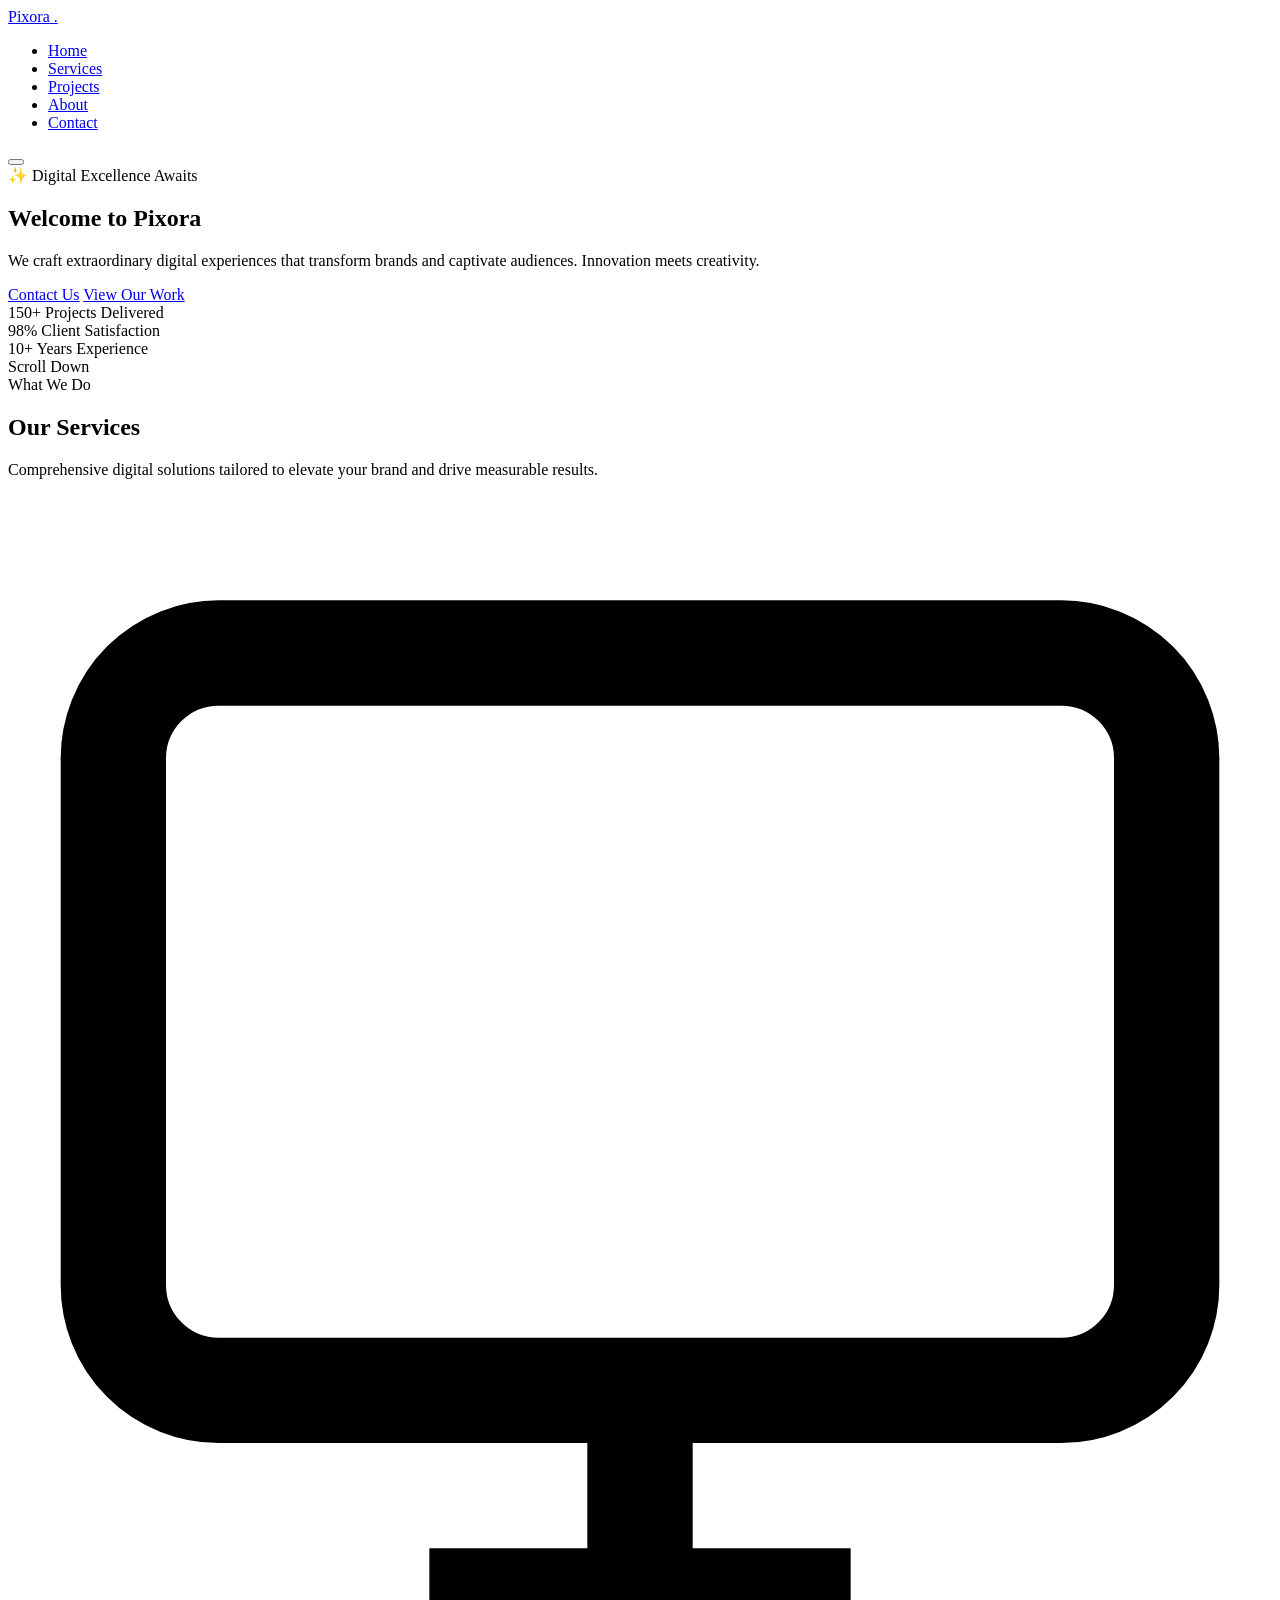
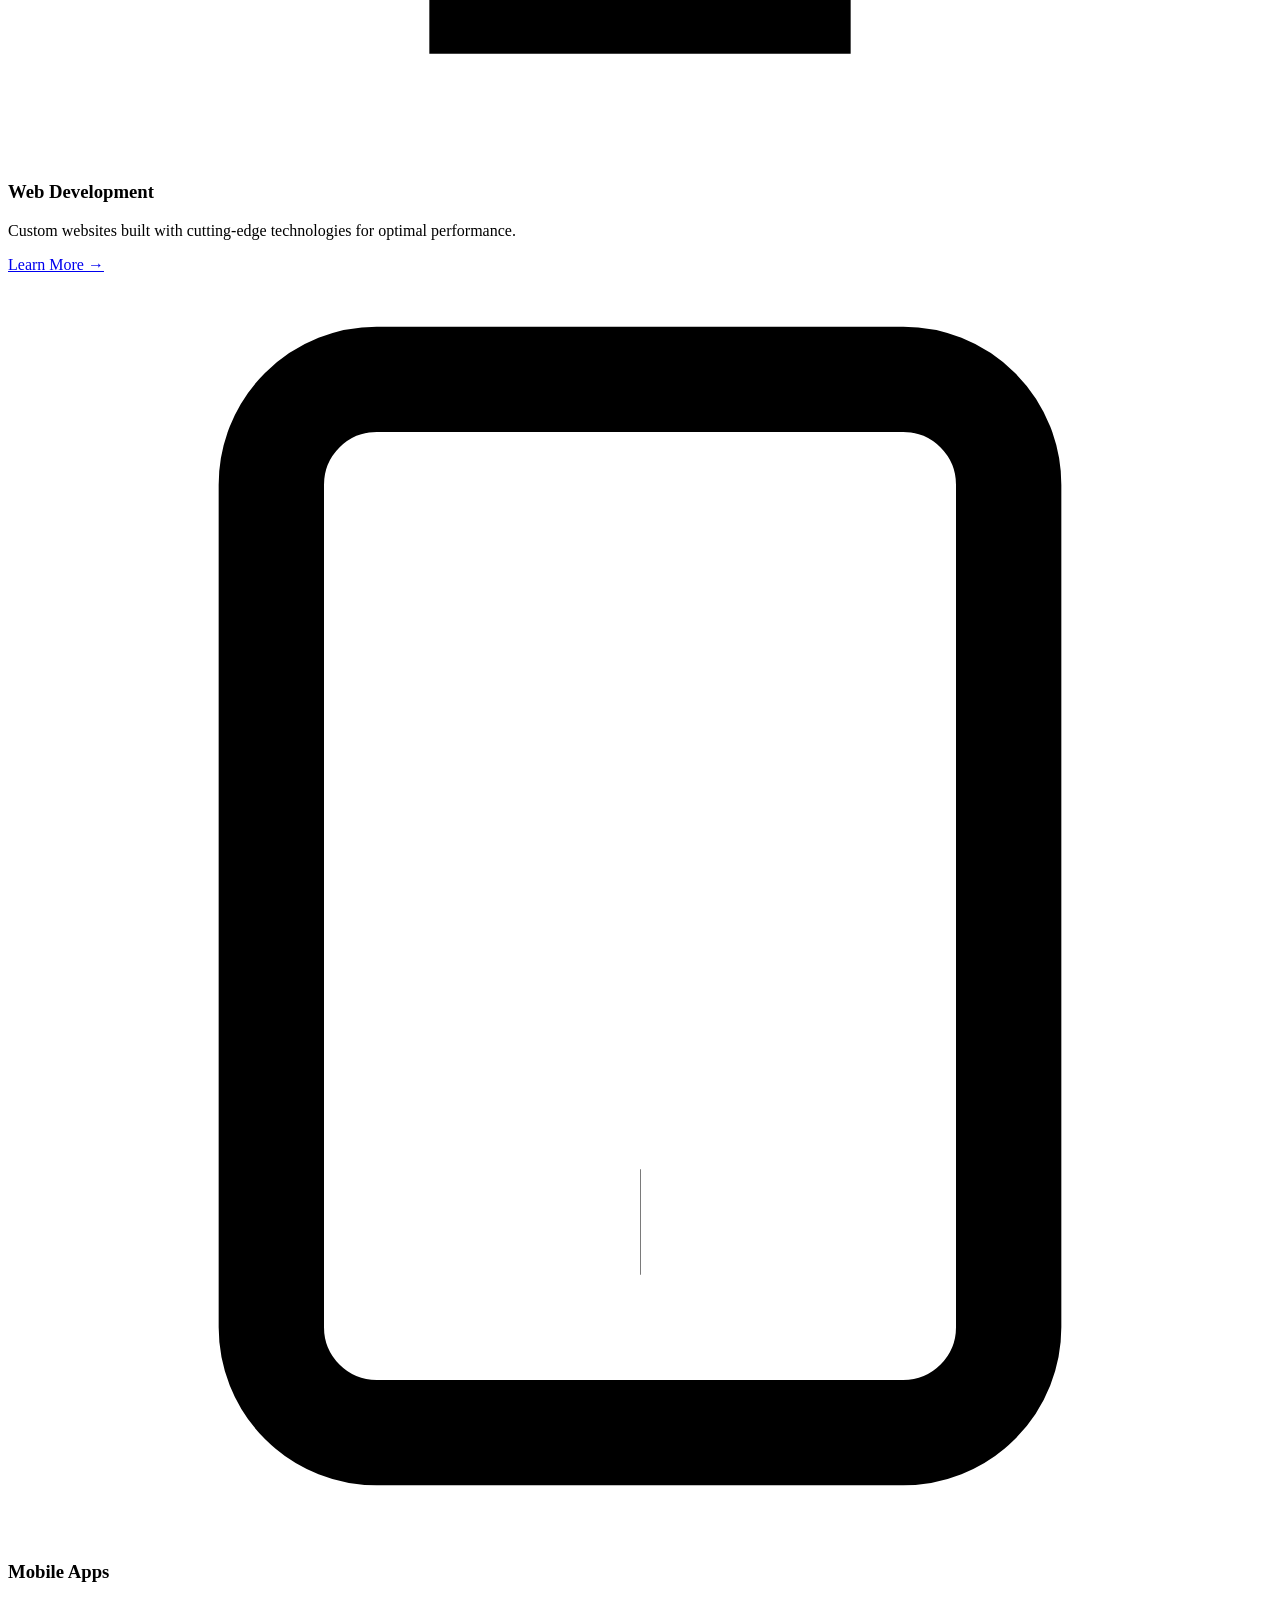
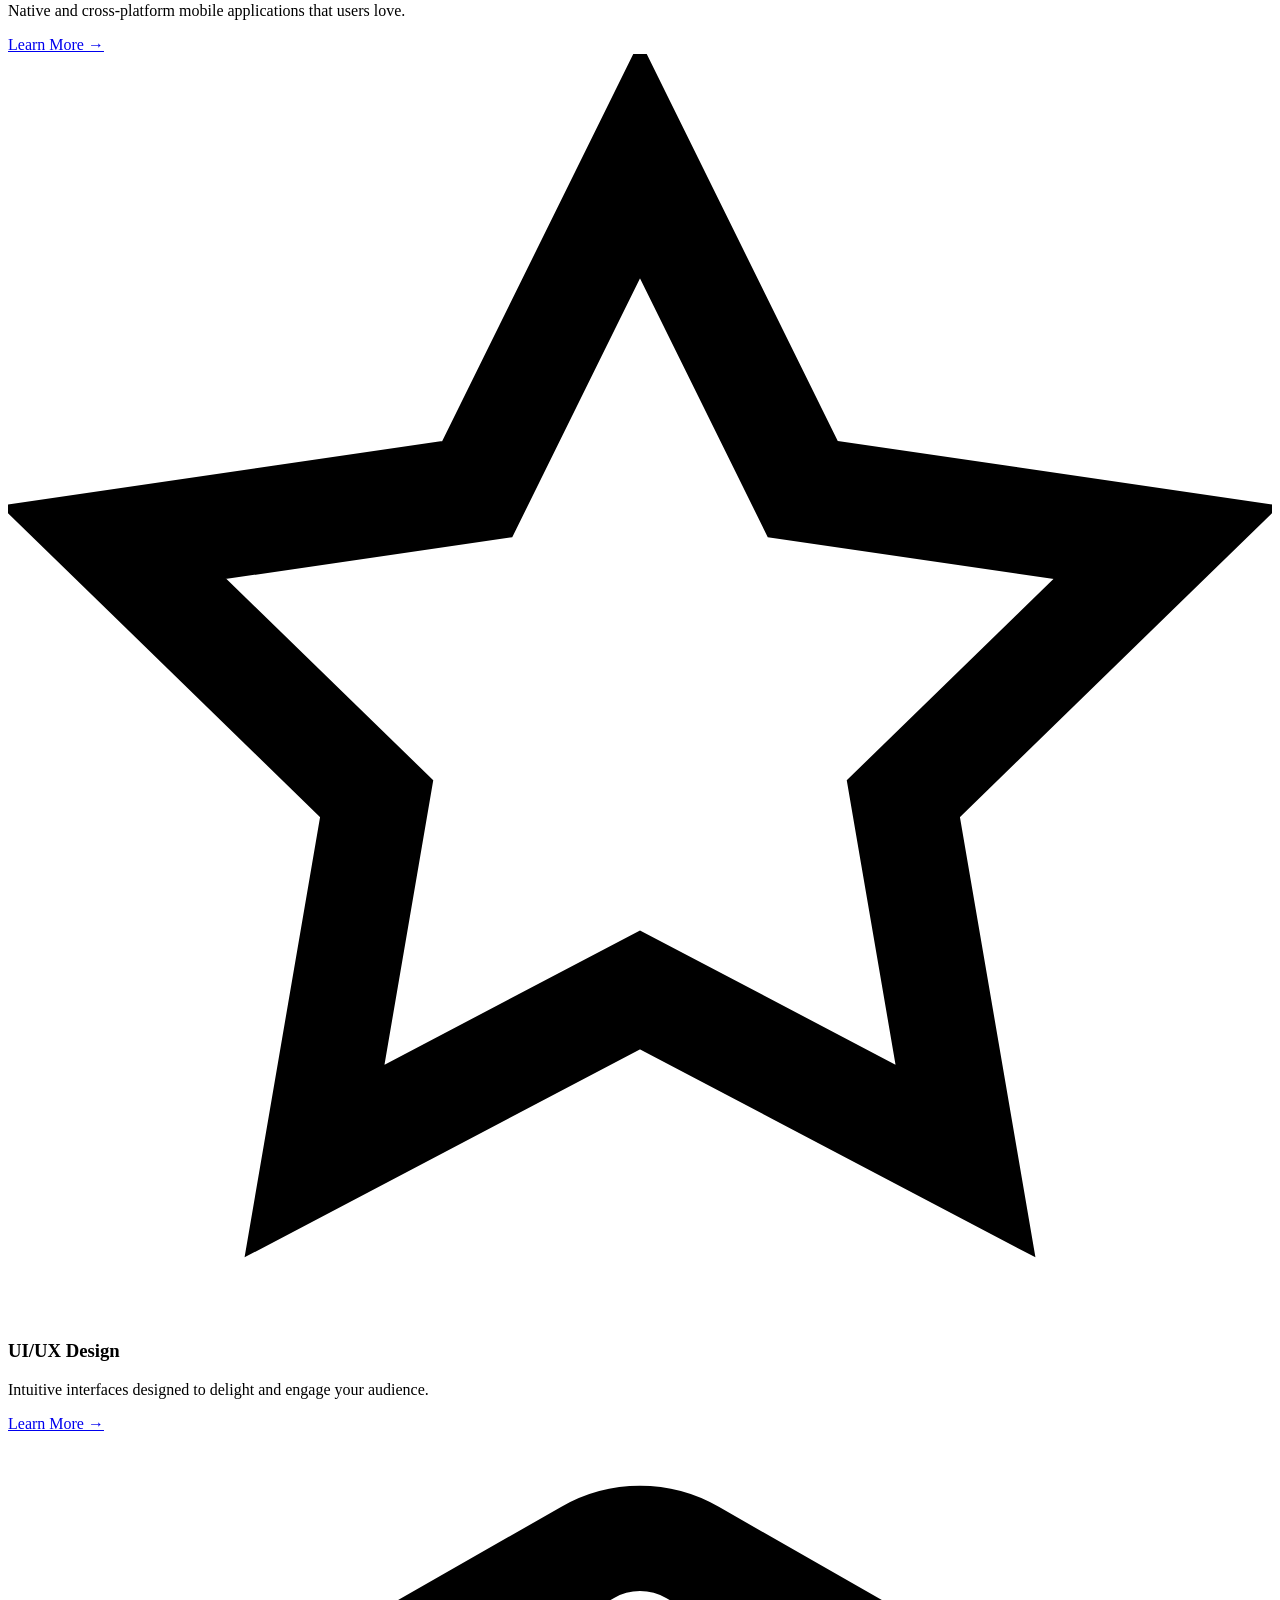
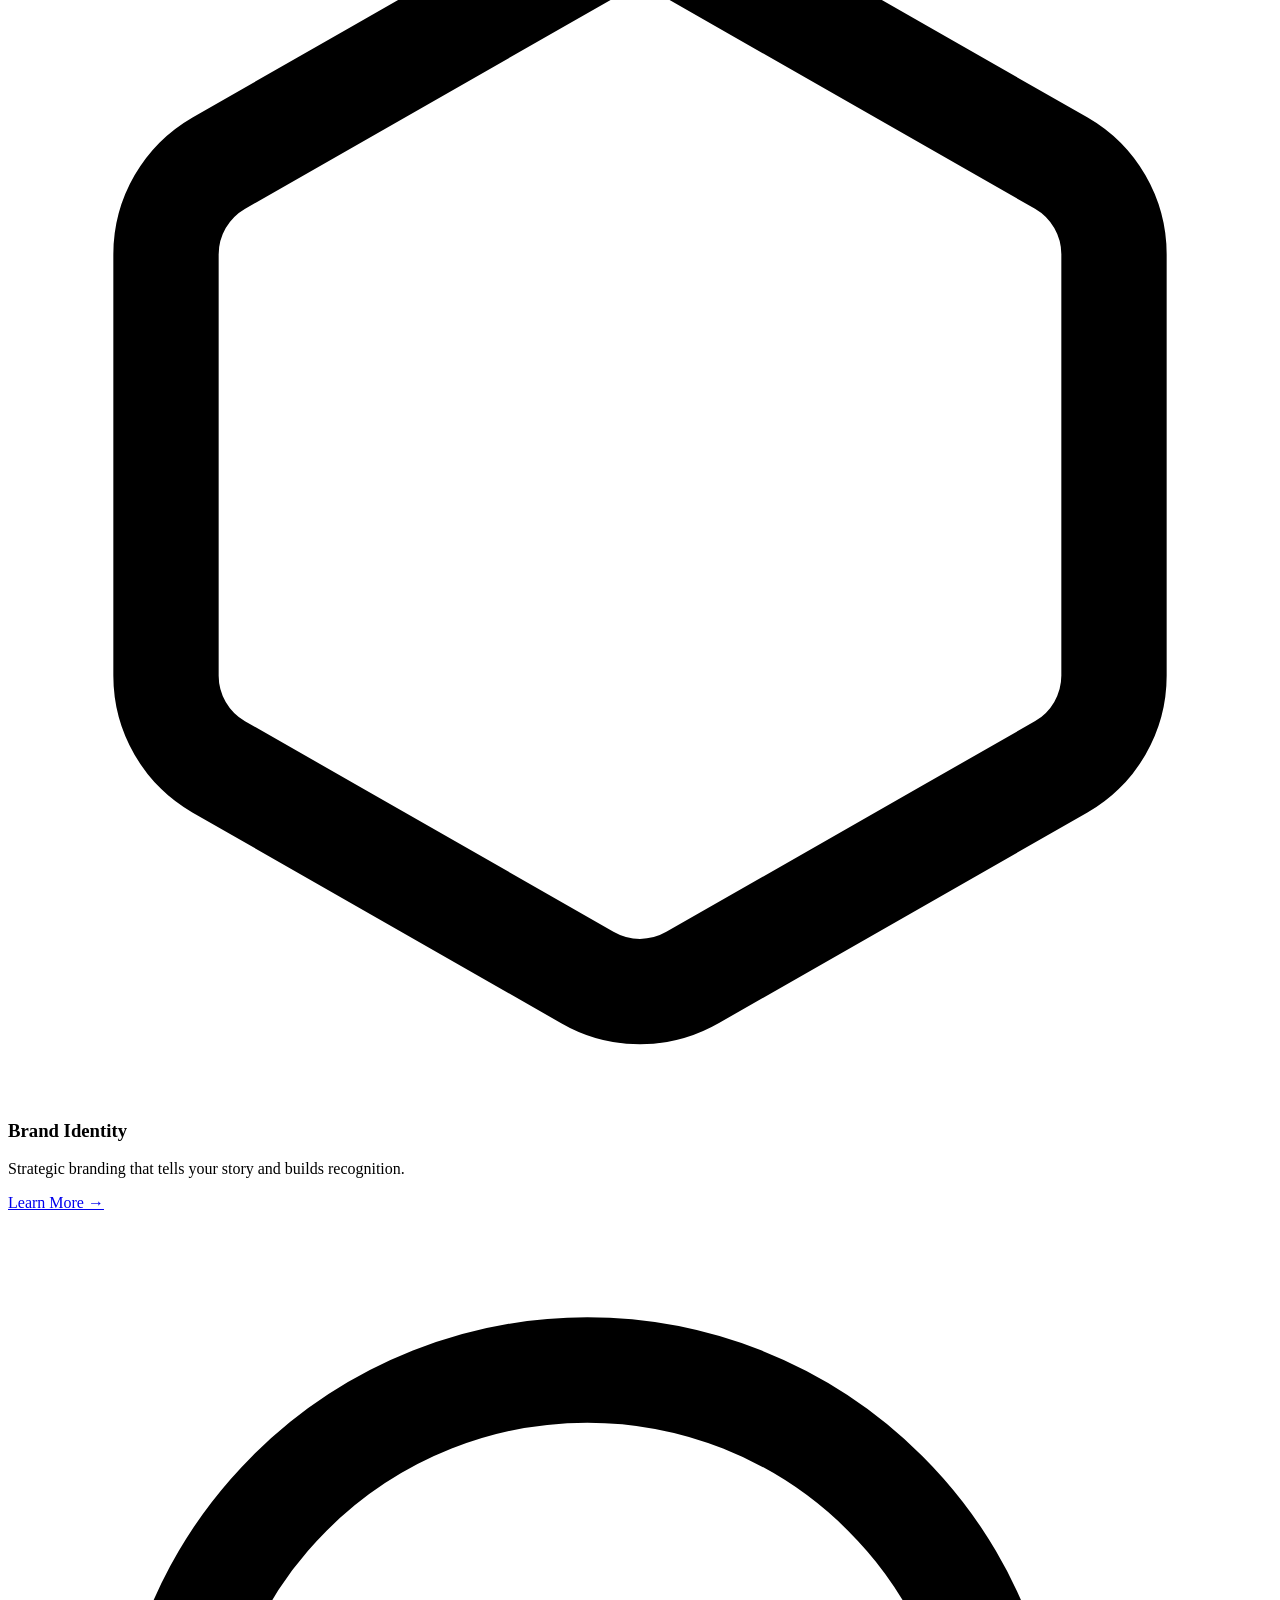
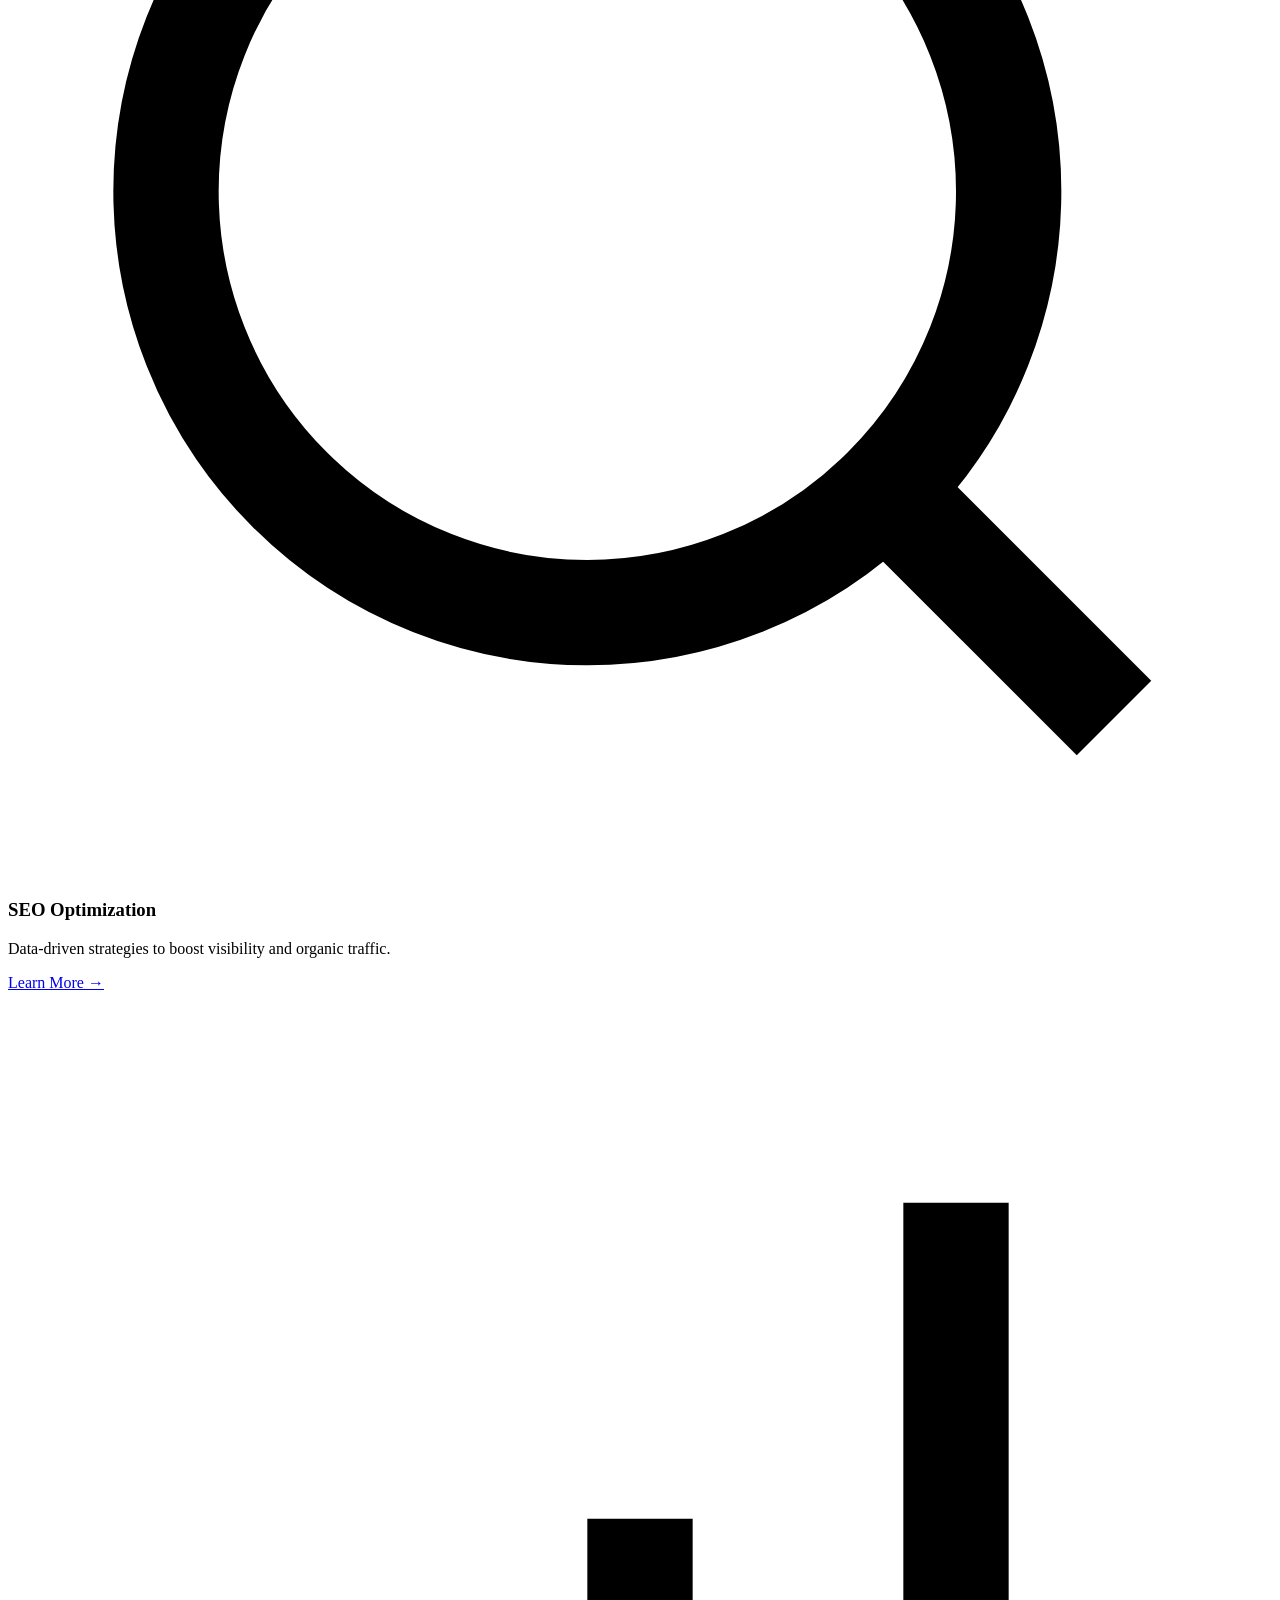
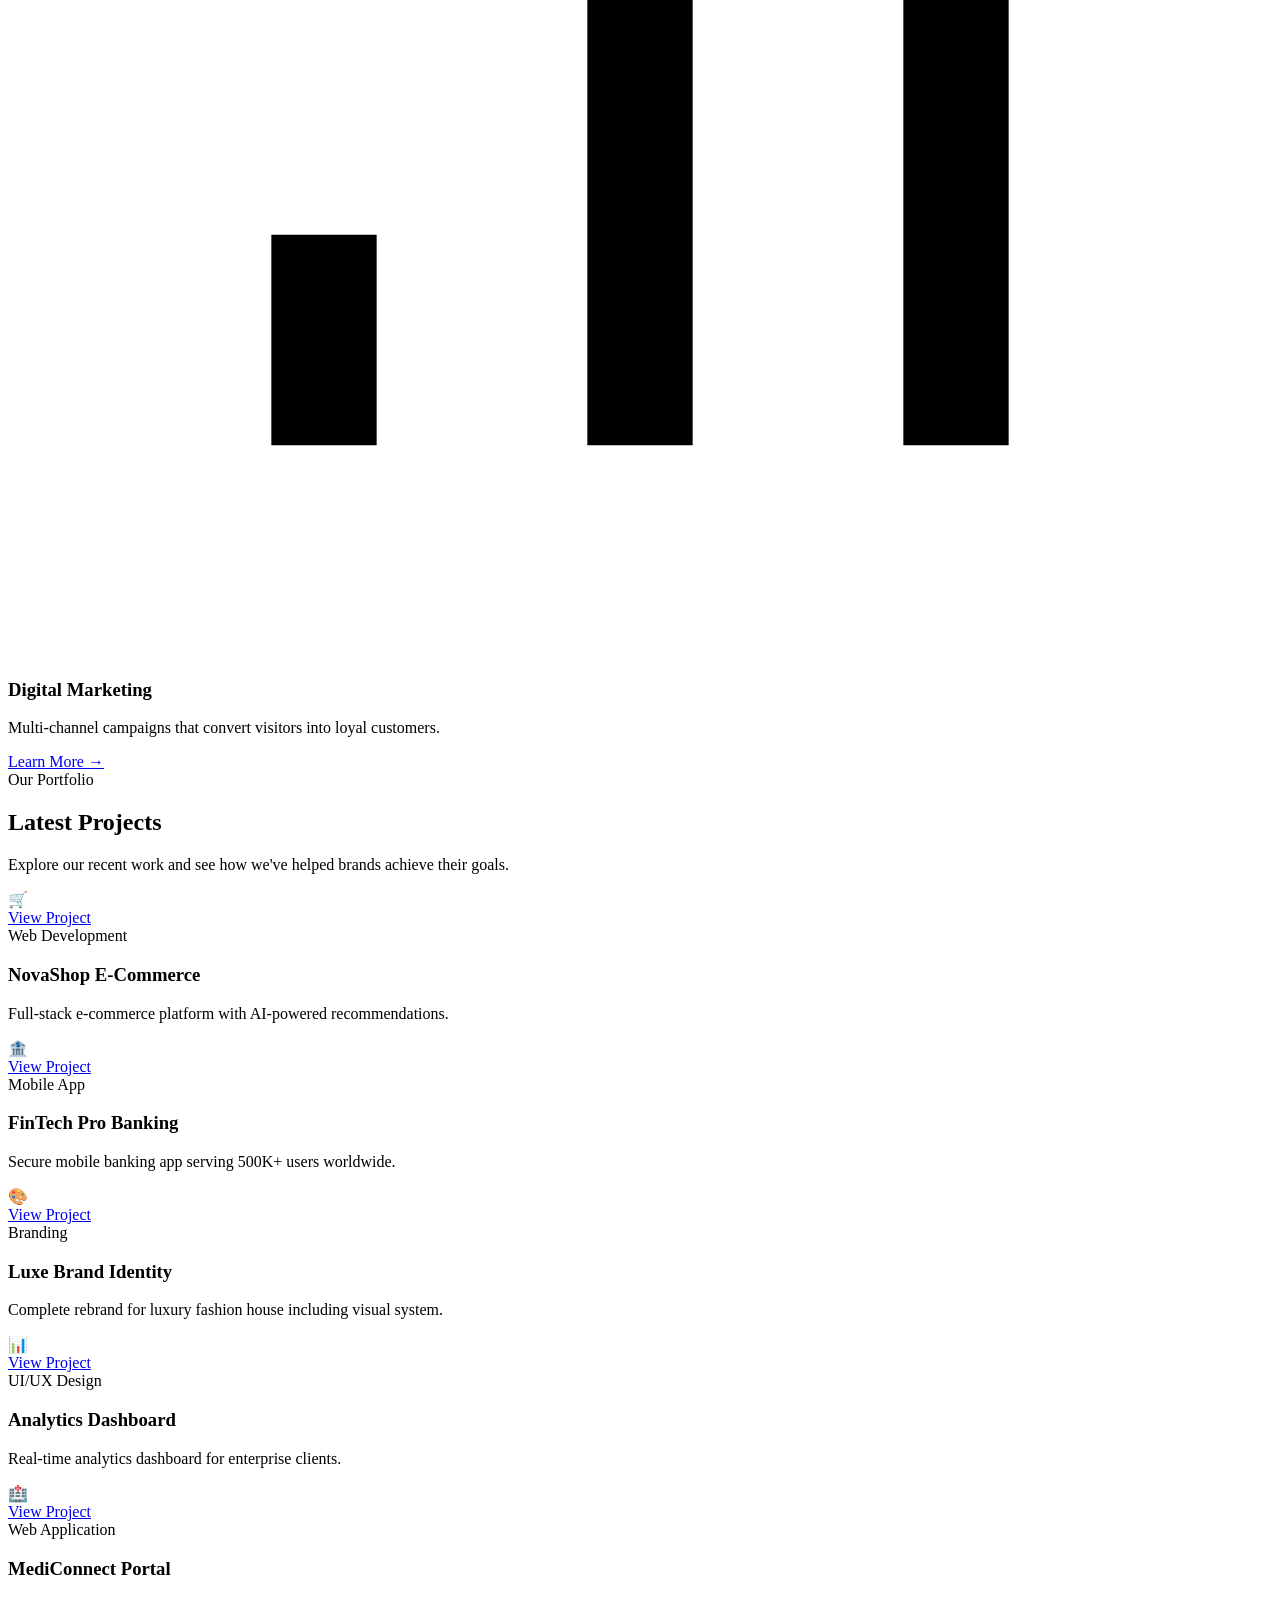
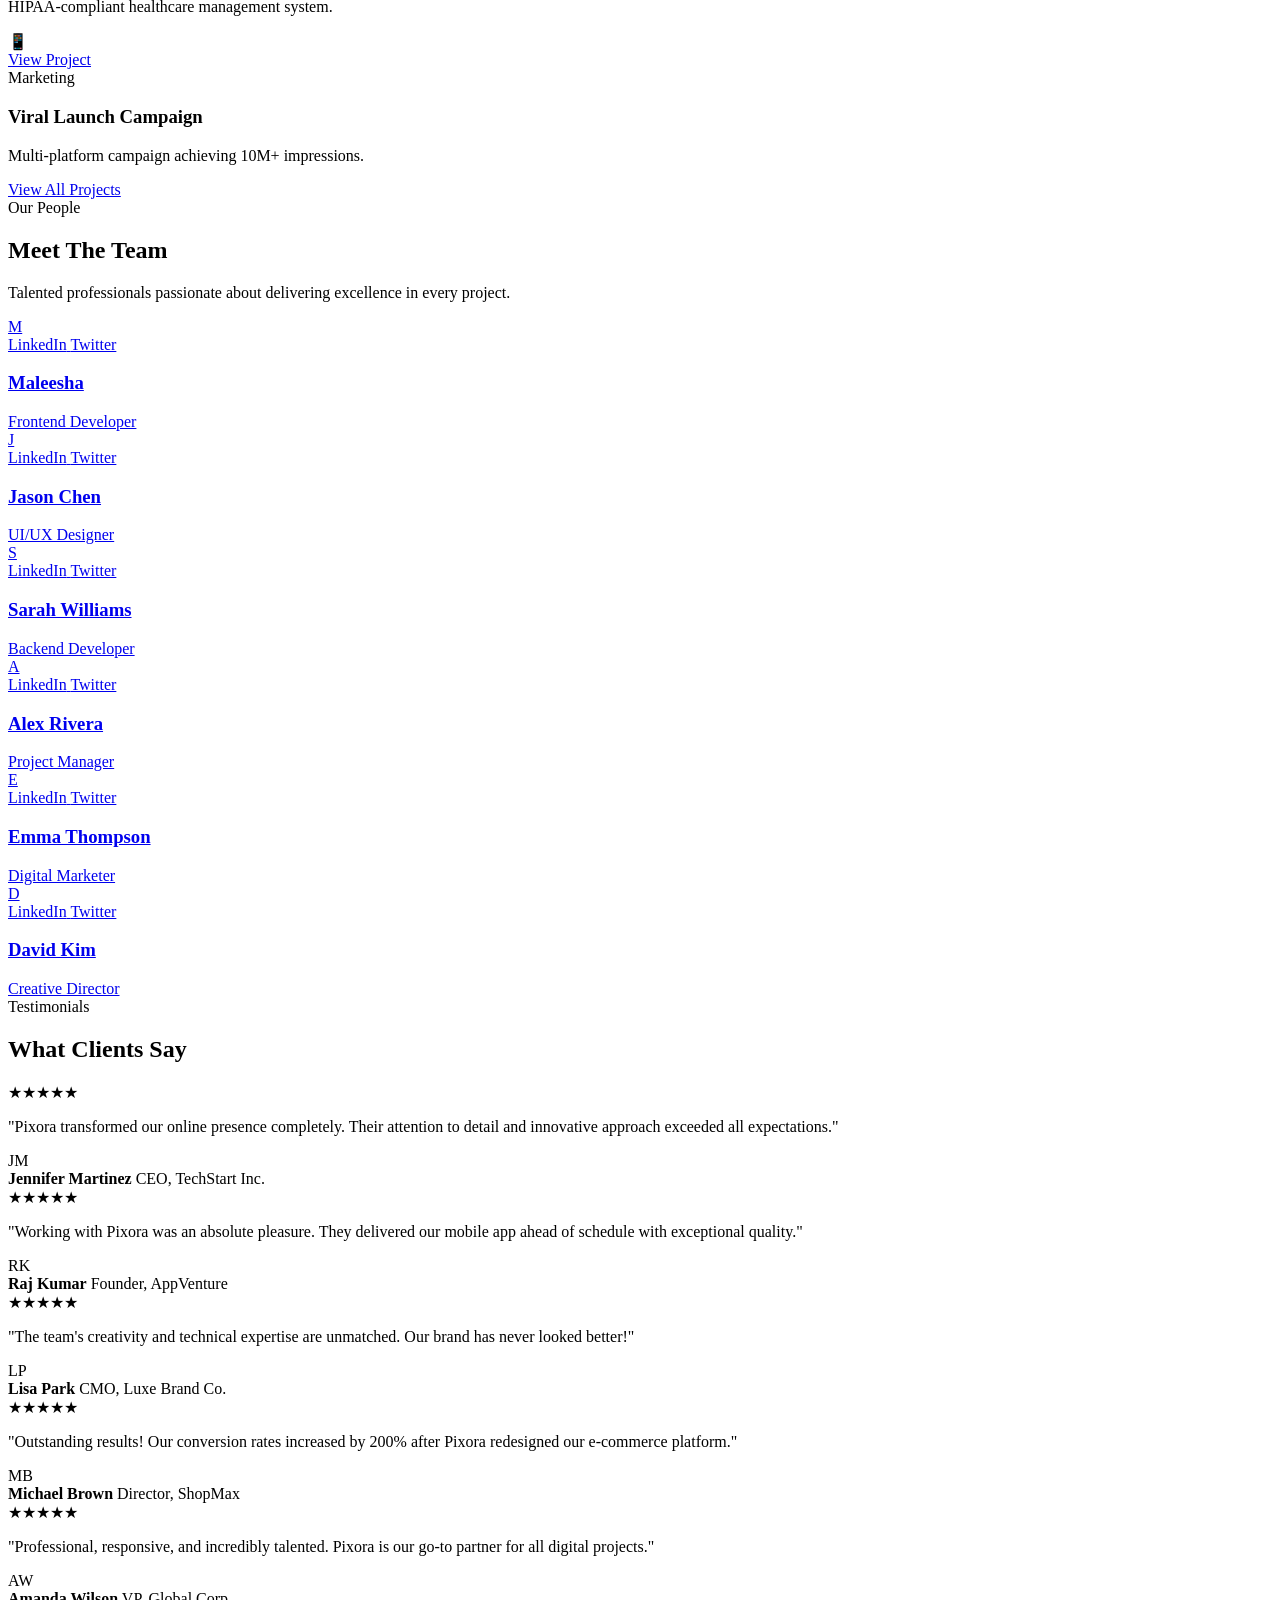
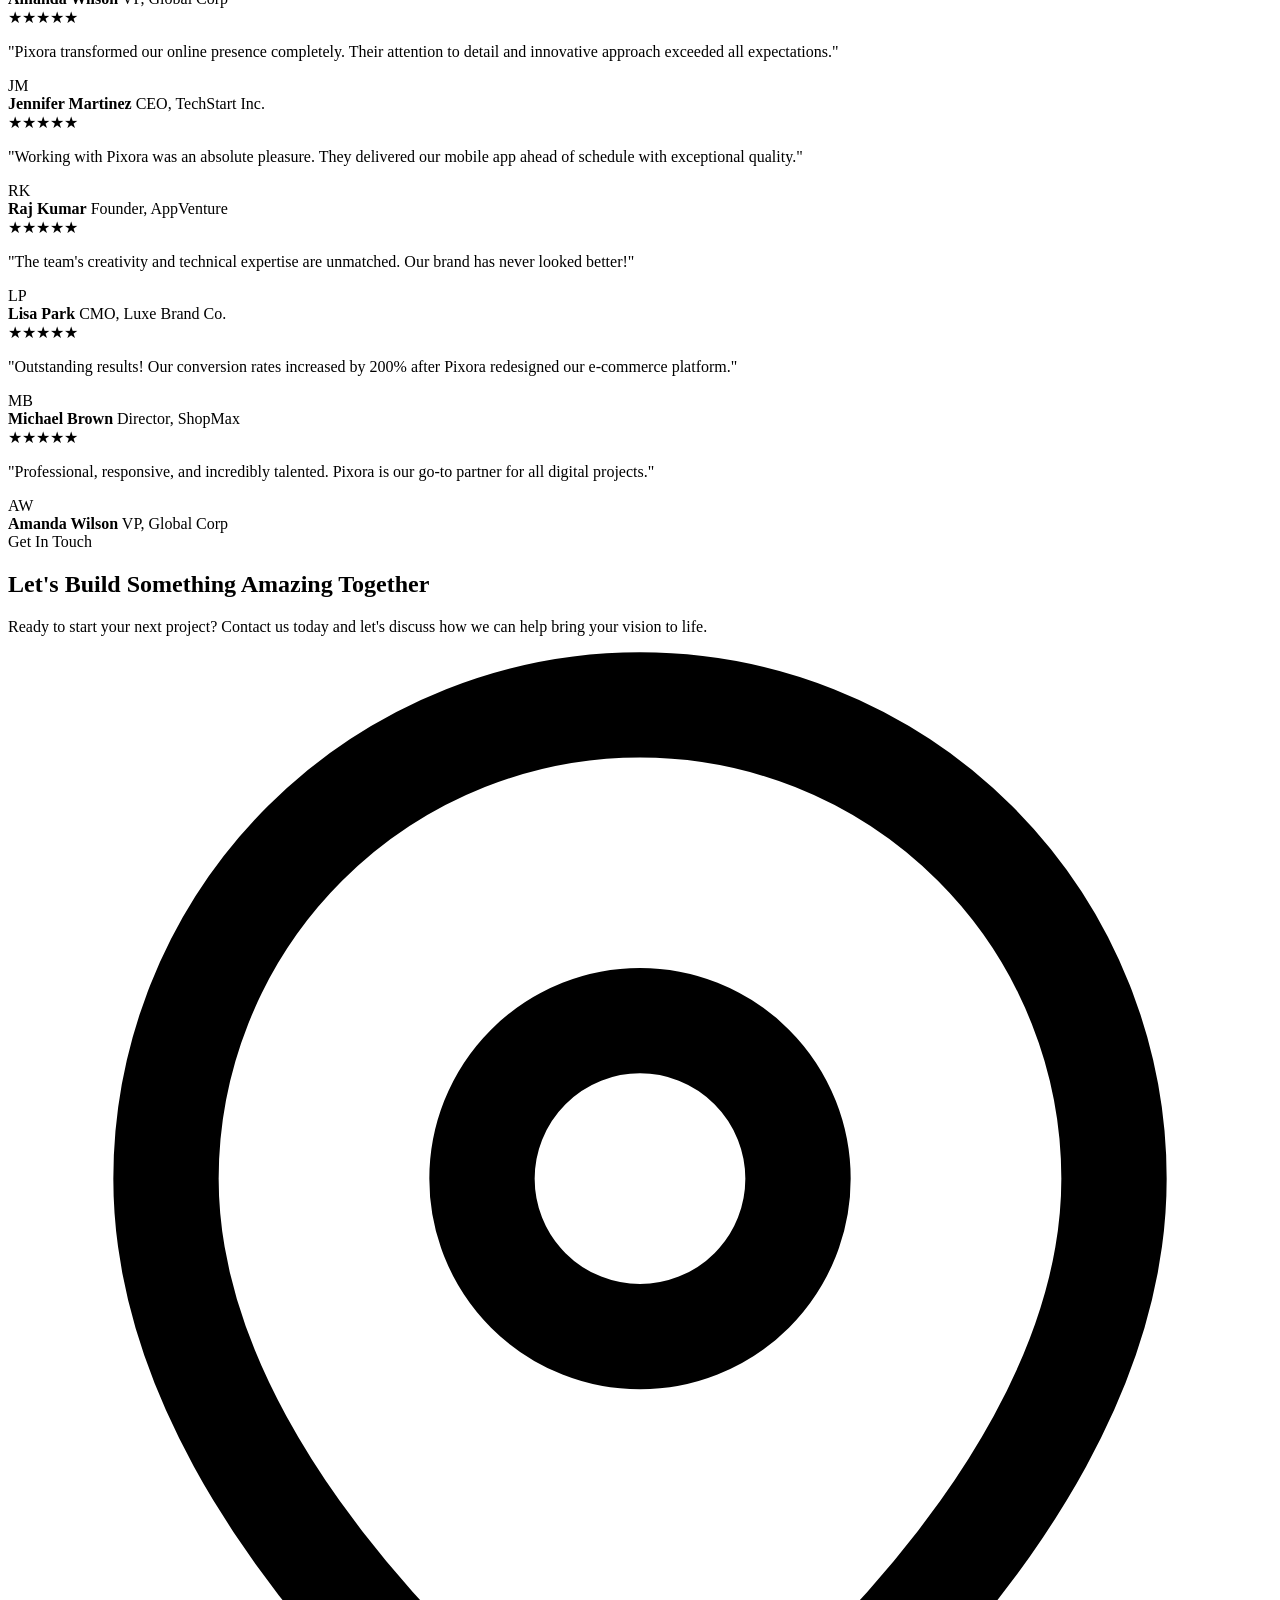
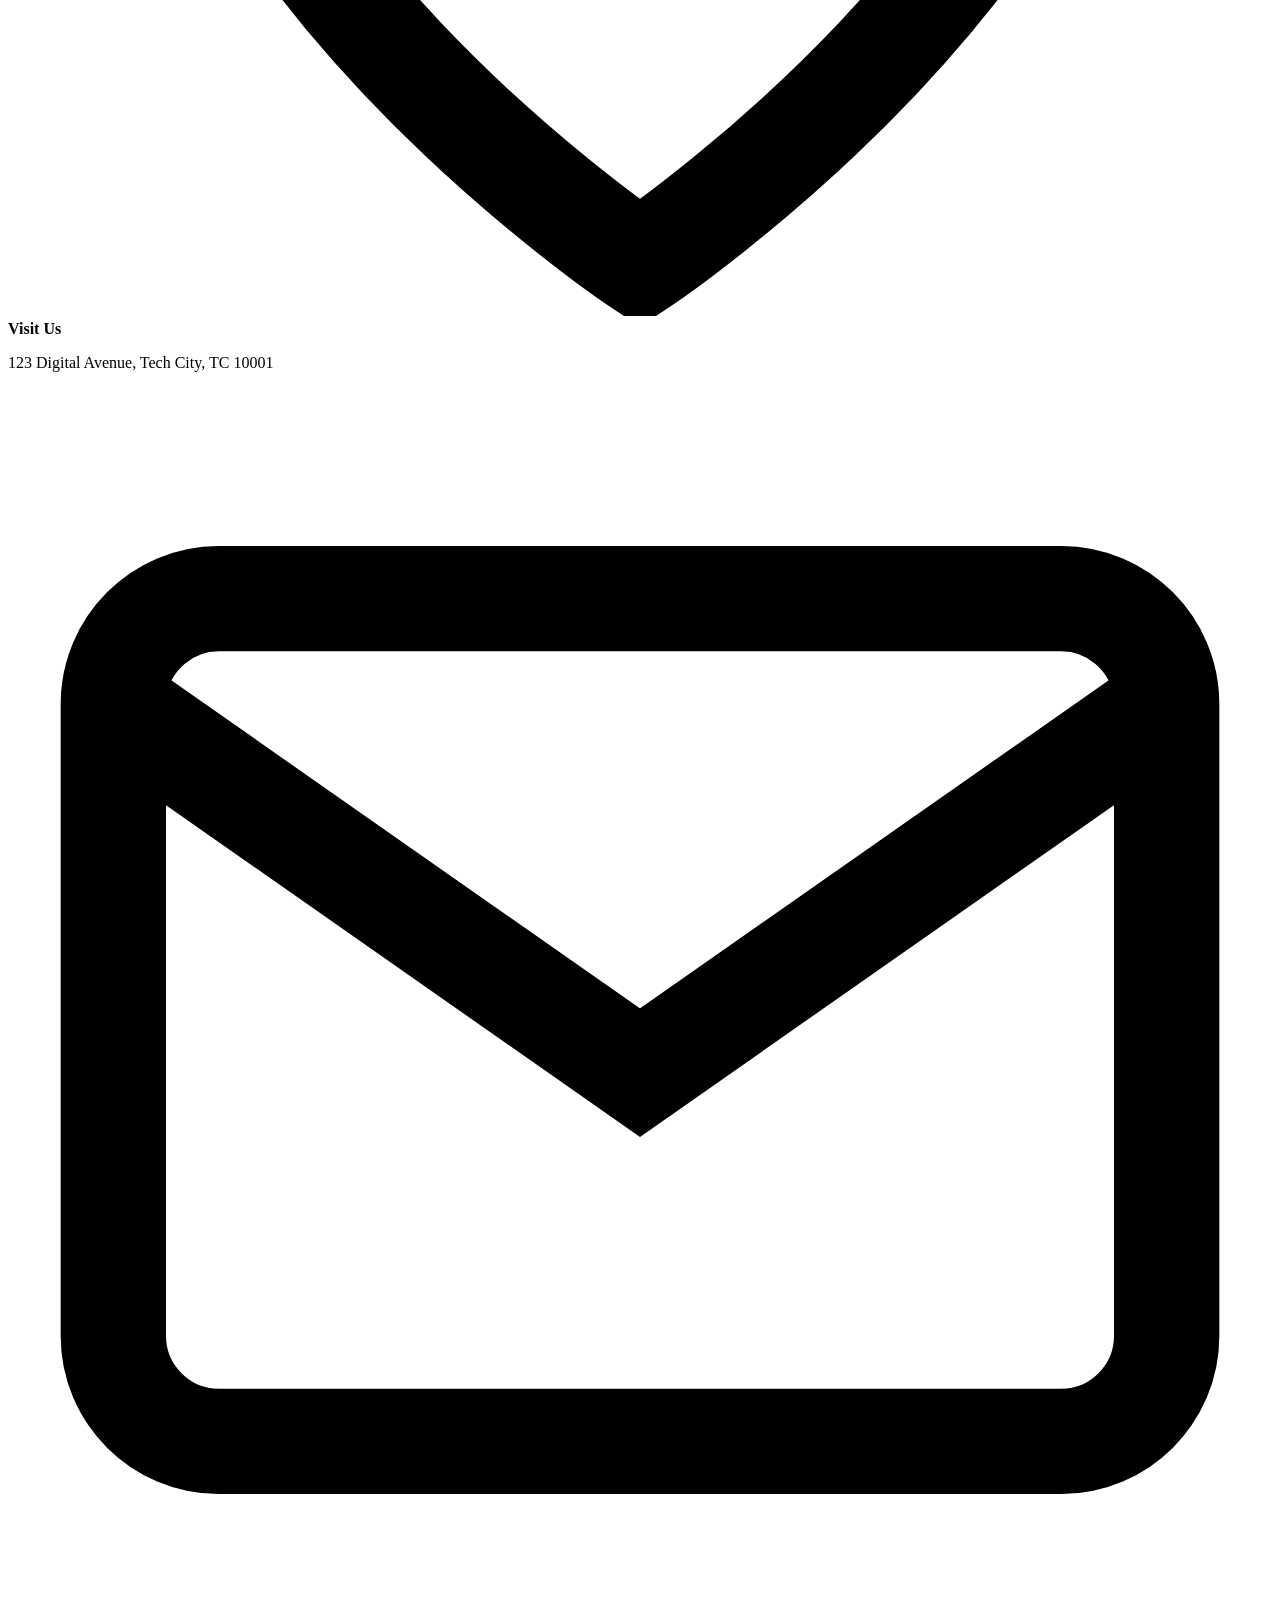
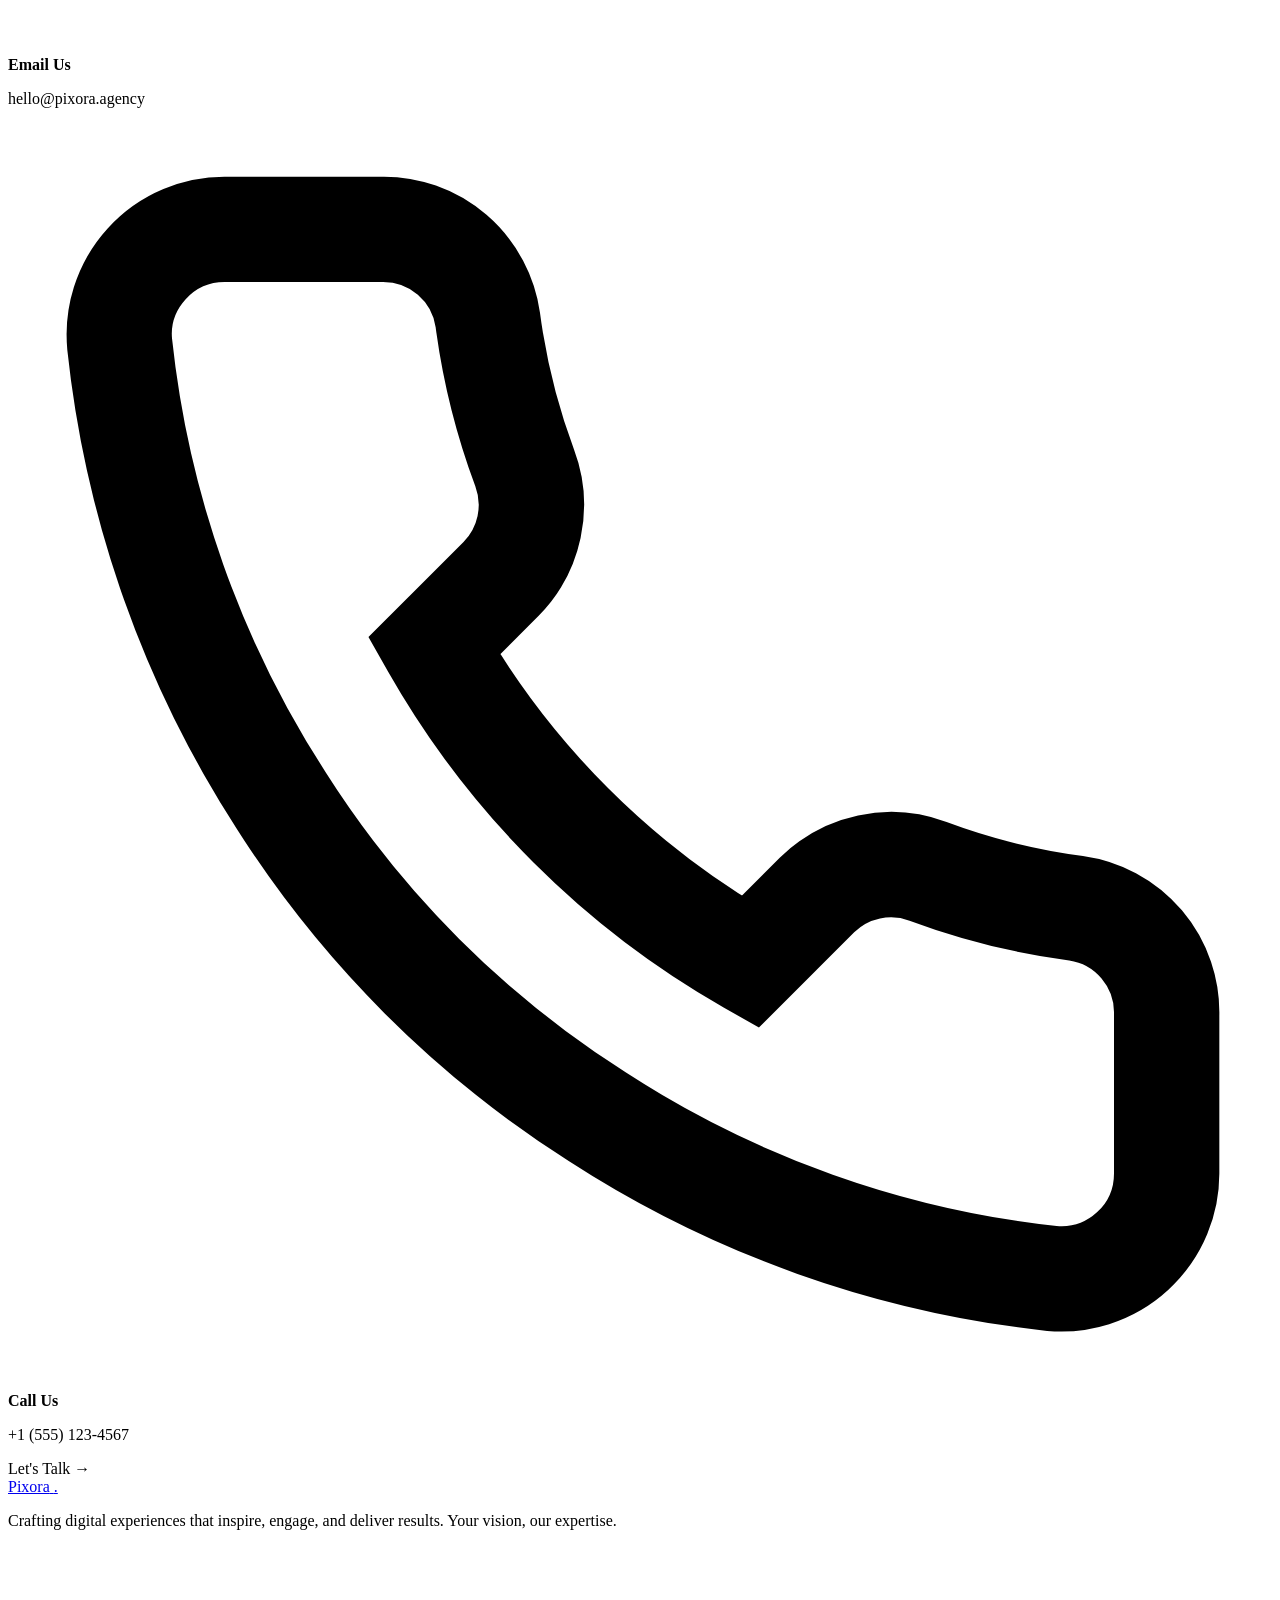
==== commit a59b8d5a: "Update index.html" ====
--- a/index.html
+++ b/index.html
@@ -1,3565 +1,755 @@
 <!DOCTYPE html>
-<html lang="en" data-theme="light">
+<html lang="en">
 <head>
     <meta charset="UTF-8">
     <meta name="viewport" content="width=device-width, initial-scale=1.0">
-    <meta name="description" content="Handora Ceylon - Taste the Pure Ceylon Heritage. Exclusive handmade teas crafted in small batches. Investing in the Future of Pure Ceylon Excellence.">
-    <meta name="keywords" content="Handora Ceylon, Ceylon Tea, White Tea, Silver Tips, Golden Tips, Black Tea, Sri Lanka Tea, Luxury Tea">
-    <title>Handora Ceylon | Taste The Pure Ceylon Heritage</title>
-    
-    <!-- Google Fonts -->
-    <link href="https://fonts.googleapis.com/css2?family=Cormorant+Garamond:wght@400;500;600;700&family=Montserrat:wght@300;400;500;600;700&family=Playfair+Display:wght@400;500;600;700&display=swap" rel="stylesheet">
-    
-    <!-- Font Awesome Icons -->
-    <link rel="stylesheet" href="https://cdnjs.cloudflare.com/ajax/libs/font-awesome/6.5.0/css/all.min.css">
-    
-    <!-- AOS Animation -->
-    <link href="https://unpkg.com/aos@2.3.1/dist/aos.css" rel="stylesheet">
-    
-    <!-- Swiper CSS -->
-    <link rel="stylesheet" href="https://cdn.jsdelivr.net/npm/swiper@11/swiper-bundle.min.css">
-    
-    <style>
-        /* ============================================
-           CSS VARIABLES - LIGHT & DARK MODE
-        ============================================ */
-        :root {
-            /* Light Theme Colors */
-            --primary-gold: #c9a227;
-            --primary-gold-light: #d4af37;
-            --primary-gold-dark: #a88620;
-            --primary-green: #1a3d2e;
-            --primary-green-light: #2d5a44;
-            --primary-green-dark: #0f2419;
-            --accent-burgundy: #722f37;
-            --accent-cream: #faf6ed;
-            --accent-warm-white: #fdfbf5;
-            
-            /* Text Colors - Light */
-            --text-primary: #1a1a1a;
-            --text-secondary: #4a4a4a;
-            --text-muted: #7a7a7a;
-            --text-light: #ffffff;
-            
-            /* Background Colors - Light */
-            --bg-primary: #ffffff;
-            --bg-secondary: #f8f5ee;
-            --bg-tertiary: #f0ebe0;
-            --bg-card: #ffffff;
-            --bg-overlay: rgba(26, 61, 46, 0.95);
-            
-            /* Border Colors */
-            --border-light: #e8e2d5;
-            --border-medium: #d4cdc0;
-            
-            /* Shadows */
-            --shadow-sm: 0 2px 15px rgba(0,0,0,0.06);
-            --shadow-md: 0 5px 30px rgba(0,0,0,0.1);
-            --shadow-lg: 0 15px 50px rgba(0,0,0,0.12);
-            --shadow-xl: 0 25px 80px rgba(0,0,0,0.15);
-            --shadow-gold: 0 5px 30px rgba(201, 162, 39, 0.25);
-            
-            /* Gradients */
-            --gradient-primary: linear-gradient(135deg, var(--primary-green) 0%, var(--primary-green-light) 100%);
-            --gradient-gold: linear-gradient(135deg, var(--primary-gold) 0%, var(--primary-gold-light) 100%);
-            --gradient-dark: linear-gradient(135deg, #0f2419 0%, #1a3d2e 50%, #2d5a44 100%);
-            --gradient-hero: linear-gradient(135deg, rgba(26,61,46,0.97) 0%, rgba(45,90,68,0.92) 100%);
-            
-            /* Typography */
-            --font-heading: 'Cormorant Garamond', 'Playfair Display', serif;
-            --font-body: 'Montserrat', sans-serif;
-            --font-accent: 'Playfair Display', serif;
-        }
-
-        /* Dark Theme Variables */
-        [data-theme="dark"] {
-            --text-primary: #f5f5f5;
-            --text-secondary: #c9c9c9;
-            --text-muted: #8a8a8a;
-            
-            --bg-primary: #0f1419;
-            --bg-secondary: #161d24;
-            --bg-tertiary: #1c252e;
-            --bg-card: #1c252e;
-            --bg-overlay: rgba(15, 20, 25, 0.98);
-            
-            --border-light: #2a3441;
-            --border-medium: #354152;
-            
-            --shadow-sm: 0 2px 15px rgba(0,0,0,0.2);
-            --shadow-md: 0 5px 30px rgba(0,0,0,0.3);
-            --shadow-lg: 0 15px 50px rgba(0,0,0,0.4);
-            --gradient-hero: linear-gradient(135deg, rgba(15,20,25,0.98) 0%, rgba(28,37,46,0.96) 100%);
-        }
-
-        /* ============================================
-           RESET & BASE STYLES
-        ============================================ */
-        *, *::before, *::after {
-            margin: 0;
-            padding: 0;
-            box-sizing: border-box;
-        }
-
-        html {
-            scroll-behavior: smooth;
-            font-size: 16px;
-            overflow-x: hidden;
-        }
-
-        body {
-            font-family: var(--font-body);
-            color: var(--text-primary);
-            background-color: var(--bg-primary);
-            line-height: 1.7;
-            overflow-x: hidden;
-            transition: background-color 0.4s ease, color 0.4s ease;
-        }
-
-        ::selection {
-            background-color: var(--primary-gold);
-            color: var(--bg-primary);
-        }
-
-        a {
-            text-decoration: none;
-            color: inherit;
-            transition: all 0.3s ease;
-        }
-
-        ul, ol { list-style: none; }
-
-        img {
-            max-width: 100%;
-            height: auto;
-            display: block;
-        }
-
-        button {
-            cursor: pointer;
-            border: none;
-            outline: none;
-            font-family: inherit;
-        }
-
-        .container {
-            max-width: 1440px;
-            margin: 0 auto;
-            padding: 0 24px;
-        }
-
-        /* ============================================
-           UTILITY CLASSES
-        ============================================ */
-        .section-padding {
-            padding: 100px 0;
-        }
-
-        .text-center { text-align: center; }
-        .text-gold { color: var(--primary-gold); }
-        .text-green { color: var(--primary-green); }
-
-        /* ============================================
-           CUSTOM SCROLLBAR
-        ============================================ */
-        ::-webkit-scrollbar {
-            width: 10px;
-        }
-
-        ::-webkit-scrollbar-track {
-            background: var(--bg-secondary);
-        }
-
-        ::-webkit-scrollbar-thumb {
-            background: linear-gradient(var(--primary-gold), var(--primary-green));
-            border-radius: 10px;
-        }
-
-        ::-webkit-scrollbar-thumb:hover {
-            background: var(--primary-gold);
-        }
-
-        /* ============================================
-           BUTTONS - 20+ STYLES
-        ============================================ */
-        .btn {
-            display: inline-flex;
-            align-items: center;
-            justify-content: center;
-            gap: 10px;
-            padding: 16px 36px;
-            font-family: var(--font-body);
-            font-weight: 600;
-            font-size: 13px;
-            letter-spacing: 2px;
-            text-transform: uppercase;
-            border-radius: 50px;
-            position: relative;
-            overflow: hidden;
-            z-index: 1;
-            transition: all 0.4s cubic-bezier(0.175, 0.885, 0.32, 1.275);
-        }
-
-        .btn::before {
-            content: '';
-            position: absolute;
-            top: 0;
-            left: -100%;
-            width: 100%;
-            height: 100%;
-            background: linear-gradient(90deg, transparent, rgba(255,255,255,0.2), transparent);
-            z-index: -1;
-            transition: left 0.5s ease;
-        }
-
-        .btn:hover::before {
-            left: 100%;
-        }
-
-        .btn-primary {
-            background: var(--gradient-primary);
-            color: white;
-            box-shadow: 0 8px 25px rgba(26, 61, 46, 0.35);
-        }
-
-        .btn-primary:hover {
-            transform: translateY(-4px);
-            box-shadow: 0 12px 35px rgba(26, 61, 46, 0.45);
-        }
-
-        .btn-gold {
-            background: var(--gradient-gold);
-            color: var(--primary-green-dark);
-            box-shadow: var(--shadow-gold);
-        }
-
-        .btn-gold:hover {
-            transform: translateY(-4px) scale(1.02);
-            box-shadow: 0 12px 40px rgba(201, 162, 39, 0.4);
-        }
-
-        .btn-outline {
-            background: transparent;
-            border: 2px solid var(--primary-gold);
-            color: var(--primary-gold);
-        }
-
-        .btn-outline:hover {
-            background: var(--primary-gold);
-            color: var(--primary-green-dark);
-        }
-
-        .btn-outline-white {
-            background: transparent;
-            border: 2px solid rgba(255,255,255,0.5);
-            color: white;
-        }
-
-        .btn-outline-white:hover {
-            background: white;
-            color: var(--primary-green);
-            border-color: white;
-        }
-
-        .btn-lg { padding: 20px 48px; font-size: 14px; }
-        .btn-sm { padding: 12px 28px; font-size: 11px; }
-        .btn-icon { width: 52px; height: 52px; padding: 0; border-radius: 50%; }
-
-        /* ============================================
-           SECTION HEADERS
-        ============================================ */
-        .section-header {
-            text-align: center;
-            margin-bottom: 70px;
-            position: relative;
-        }
-
-        .section-subtitle {
-            display: inline-flex;
-            align-items: center;
-            gap: 15px;
-            color: var(--primary-gold);
-            font-family: var(--font-body);
-            font-size: 12px;
-            font-weight: 600;
-            letter-spacing: 4px;
-            text-transform: uppercase;
-            margin-bottom: 18px;
-        }
-
-        .section-subtitle::before,
-        .section-subtitle::after {
-            content: '';
-            width: 40px;
-            height: 1px;
-            background: var(--primary-gold);
-        }
-
-        .section-title {
-            font-family: var(--font-heading);
-            font-size: clamp(38px, 5vw, 56px);
-            font-weight: 600;
-            color: var(--text-primary);
-            line-height: 1.15;
-            margin-bottom: 22px;
-            letter-spacing: -0.5px;
-        }
-
-        .section-desc {
-            font-size: 17px;
-            color: var(--text-secondary);
-            max-width: 650px;
-            margin: 0 auto;
-            line-height: 1.85;
-        }
-
-        /* ============================================
-           PRELOADER
-        ============================================ */
-        .preloader {
-            position: fixed;
-            top: 0;
-            left: 0;
-            width: 100%;
-            height: 100%;
-            background: var(--gradient-dark);
-            display: flex;
-            align-items: center;
-            justify-content: center;
-            z-index: 99999;
-            transition: opacity 0.6s ease, visibility 0.6s ease;
-        }
-
-        .preloader.hidden {
-            opacity: 0;
-            visibility: hidden;
-        }
-
-        .preloader-inner {
-            text-align: center;
-        }
-
-        .preloader-logo {
-            font-family: var(--font-heading);
-            font-size: 48px;
-            color: var(--primary-gold);
-            margin-bottom: 30px;
-            animation: pulse 1.5s infinite;
-        }
-
-        .preloader-spinner {
-            width: 60px;
-            height: 60px;
-            border: 3px solid rgba(201, 162, 39, 0.2);
-            border-top-color: var(--primary-gold);
-            border-radius: 50%;
-            animation: spin 1s linear infinite;
-            margin: 0 auto;
-        }
-
-        @keyframes spin { to { transform: rotate(360deg); } }
-        @keyframes pulse { 
-            0%, 100% { opacity: 1; transform: scale(1); } 
-            50% { opacity: 0.7; transform: scale(0.98); } 
-        }
-
-        /* ============================================
-           HEADER / NAVIGATION
-        ============================================ */
-        .header {
-            position: fixed;
-            top: 0;
-            left: 0;
-            width: 100%;
-            z-index: 10000;
-            transition: all 0.4s cubic-bezier(0.25, 0.46, 0.45, 0.94);
-            background: transparent;
-        }
-
-        .header.scrolled {
-            background: var(--bg-overlay);
-            backdrop-filter: blur(25px);
-            box-shadow: 0 5px 30px rgba(0,0,0,0.15);
-        }
-
-        [data-theme="dark"] .header.scrolled {
-            background: rgba(15, 20, 25, 0.95);
-        }
-
-        .header-top-bar {
-            background: var(--primary-green-dark);
-            padding: 10px 0;
-            font-size: 12px;
-            letter-spacing: 0.5px;
-        }
-
-        .header-top-content {
-            display: flex;
-            justify-content: space-between;
-            align-items: center;
-        }
-
-        .top-left, .top-right {
-            display: flex;
-            align-items: center;
-            gap: 28px;
-        }
-
-        .top-left a, .top-right a {
-            color: rgba(255,255,255,0.85);
-            display: flex;
-            align-items: center;
-            gap: 8px;
-            font-weight: 400;
-        }
-
-        .top-left a:hover, .top-right a:hover {
-            color: var(--primary-gold);
-        }
-
-        .social-mini a {
-            width: 28px;
-            height: 28px;
-            display: flex;
-            align-items: center;
-            justify-content: center;
-            border-radius: 50%;
-            background: rgba(255,255,255,0.1);
-            transition: all 0.3s ease;
-        }
-
-        .social-mini a:hover {
-            background: var(--primary-gold);
-            color: var(--primary-green-dark);
-            transform: translateY(-2px);
-        }
-
-        .header-main {
-            padding: 18px 0;
-            transition: padding 0.3s ease;
-        }
-
-        .header.scrolled .header-main {
-            padding: 12px 0;
-        }
-
-        .nav-wrapper {
-            display: flex;
-            justify-content: space-between;
-            align-items: center;
-        }
-
-        /* Logo */
-        .logo {
-            display: flex;
-            align-items: center;
-            gap: 14px;
-        }
-
-        .logo-icon {
-            width: 58px;
-            height: 58px;
-            background: var(--gradient-gold);
-            border-radius: 50%;
-            display: flex;
-            align-items: center;
-            justify-content: center;
-            font-size: 26px;
-            color: var(--primary-green-dark);
-            box-shadow: var(--shadow-gold);
-            position: relative;
-        }
-
-        .logo-icon::after {
-            content: '';
-            position: absolute;
-            inset: -4px;
-            border-radius: 50%;
-            border: 2px solid var(--primary-gold);
-            opacity: 0.3;
-            animation: logoPulse 2s infinite;
-        }
-
-        @keyframes logoPulse {
-            0%, 100% { transform: scale(1); opacity: 0.3; }
-            50% { transform: scale(1.08); opacity: 0.1; }
-        }
-
-        .logo-text {
-            font-family: var(--font-heading);
-            font-size: 28px;
-            font-weight: 700;
-            color: white;
-            line-height: 1.1;
-        }
-
-        .header.scrolled .logo-text {
-            color: var(--text-primary);
-        }
-
-        .logo-text span {
-            color: var(--primary-gold);
-            display: block;
-            font-size: 11px;
-            font-family: var(--font-body);
-            letter-spacing: 3px;
-            text-transform: uppercase;
-            font-weight: 400;
-        }
-
-        /* Main Navigation */
-        .main-nav {
-            display: flex;
-            align-items: center;
-            gap: 6px;
-        }
-
-        .nav-link {
-            padding: 12px 20px;
-            font-size: 13px;
-            font-weight: 500;
-            color: rgba(255,255,255,0.9);
-            letter-spacing: 0.5px;
-            border-radius: 8px;
-            position: relative;
-            transition: all 0.3s ease;
-        }
-
-        .header.scrolled .nav-link {
-            color: var(--text-secondary);
-        }
-
-        .nav-link:hover,
-        .nav-link.active {
-            color: var(--primary-gold);
-            background: rgba(201, 162, 39, 0.1);
-        }
-
-        .nav-link.active::after {
-            content: '';
-            position: absolute;
-            bottom: 6px;
-            left: 50%;
-            transform: translateX(-50%);
-            width: 20px;
-            height: 2px;
-            background: var(--primary-gold);
-            border-radius: 2px;
-        }
-
-        /* Nav Actions */
-        .nav-actions {
-            display: flex;
-            align-items: center;
-            gap: 14px;
-        }
-
-        .nav-btn {
-            width: 48px;
-            height: 48px;
-            border-radius: 50%;
-            background: rgba(255,255,255,0.1);
-            color: white;
-            font-size: 17px;
-            display: flex;
-            align-items: center;
-            justify-content: center;
-            position: relative;
-            transition: all 0.3s ease;
-            border: 1px solid rgba(255,255,255,0.1);
-        }
-
-        .header.scrolled .nav-btn {
-            background: var(--bg-tertiary);
-            color: var(--text-primary);
-            border-color: var(--border-light);
-        }
-
-        .nav-btn:hover {
-            background: var(--primary-gold);
-            color: var(--primary-green-dark);
-            transform: translateY(-3px);
-            box-shadow: var(--shadow-gold);
-        }
-
-        .nav-btn .badge {
-            position: absolute;
-            top: -4px;
-            right: -4px;
-            width: 20px;
-            height: 20px;
-            background: var(--accent-burgundy);
-            color: white;
-            border-radius: 50%;
-            font-size: 10px;
-            font-weight: 700;
-            display: flex;
-            align-items: center;
-            justify-content: center;
-        }
-
-        /* Theme Toggle Button */
-        .theme-toggle {
-            width: 48px;
-            height: 48px;
-            border-radius: 50%;
-            background: rgba(255,255,255,0.1);
-            color: white;
-            font-size: 18px;
-            display: flex;
-            align-items: center;
-            justify-content: center;
-            cursor: pointer;
-            transition: all 0.3s ease;
-            border: 1px solid rgba(255,255,255,0.1);
-        }
-
-        .header.scrolled .theme-toggle {
-            background: var(--bg-tertiary);
-            color: var(--text-primary);
-            border-color: var(--border-light);
-        }
-
-        .theme-toggle:hover {
-            background: var(--primary-gold);
-            color: var(--primary-green-dark);
-            transform: rotate(180deg);
-        }
-
-        /* Mobile Menu */
-        .mobile-menu-btn {
-            display: none;
-            flex-direction: column;
-            gap: 6px;
-            cursor: pointer;
-            padding: 10px;
-            z-index: 10001;
-        }
-
-        .mobile-menu-btn span {
-            width: 28px;
-            height: 2.5px;
-            background: white;
-            border-radius: 3px;
-            transition: all 0.3s ease;
-        }
-
-        .header.scrolled .mobile-menu-btn span {
-            background: var(--text-primary);
-        }
-
-        .mobile-menu-btn.active span:nth-child(1) {
-            transform: rotate(45deg) translate(6px, 6px);
-        }
-
-        .mobile-menu-btn.active span:nth-child(2) {
-            opacity: 0;
-        }
-
-        .mobile-menu-btn.active span:nth-child(3) {
-            transform: rotate(-45deg) translate(6px, -6px);
-        }
-
-        /* Mobile Navigation Panel */
-        .mobile-nav {
-            position: fixed;
-            top: 0;
-            right: -100%;
-            width: 88%;
-            max-width: 420px;
-            height: 100vh;
-            background: var(--bg-primary);
-            z-index: 9999;
-            padding: 100px 35px 40px;
-            transition: right 0.45s cubic-bezier(0.77, 0, 0.175, 1);
-            overflow-y: auto;
-            box-shadow: -10px 0 50px rgba(0,0,0,0.2);
-        }
-
-        .mobile-nav.active {
-            right: 0;
-        }
-
-        .mobile-nav-overlay {
-            position: fixed;
-            inset: 0;
-            background: rgba(0,0,0,0.6);
-            z-index: 9998;
-            opacity: 0;
-            visibility: hidden;
-            transition: all 0.3s ease;
-        }
-
-        .mobile-nav-overlay.active {
-            opacity: 1;
-            visibility: visible;
-        }
-
-        .mobile-nav .nav-item {
-            display: block;
-            padding: 16px 0;
-            font-size: 16px;
-            font-weight: 500;
-            color: var(--text-primary);
-            border-bottom: 1px solid var(--border-light);
-            transition: all 0.3s ease;
-        }
-
-        .mobile-nav .nav-item:hover {
-            color: var(--primary-gold);
-            padding-left: 15px;
-        }
-
-        .mobile-nav .nav-item i {
-            width: 30px;
-            color: var(--primary-gold);
-        }
-
-        .mobile-nav-info {
-            margin-top: 35px;
-            padding-top: 25px;
-            border-top: 2px solid var(--border-light);
-        }
-
-        .mobile-nav-info p {
-            font-size: 14px;
-            color: var(--text-muted);
-            margin-bottom: 10px;
-            display: flex;
-            align-items: center;
-            gap: 10px;
-        }
-
-        .mobile-nav-info p i {
-            color: var(--primary-gold);
-            width: 20px;
-        }
-
-        /* ============================================
-           HERO SECTION
-        ============================================ */
-        .hero {
-            min-height: 100vh;
-            background: var(--gradient-hero),
-                        url('https://images.unsplash.com/photo-1564890369478-c89ca6d9cde9?w=1920&q=80') center/cover no-repeat fixed;
-            display: flex;
-            align-items: center;
-            position: relative;
-            overflow: hidden;
-        }
-
-        .hero::before {
-            content: '';
-            position: absolute;
-            inset: 0;
-            background: radial-gradient(ellipse at 30% 50%, transparent 0%, rgba(0,0,0,0.4) 100%);
-        }
-
-        .hero-particles {
-            position: absolute;
-            inset: 0;
-            pointer-events: none;
-            overflow: hidden;
-        }
-
-        .particle {
-            position: absolute;
-            background: radial-gradient(circle, var(--primary-gold), transparent);
-            border-radius: 50%;
-            animation: particleFloat linear infinite;
-        }
-
-        @keyframes particleFloat {
-            0% { transform: translateY(100vh) rotate(0deg); opacity: 0; }
-            10% { opacity: 1; }
-            90% { opacity: 1; }
-            100% { transform: translateY(-100vh) rotate(720deg); opacity: 0; }
-        }
-
-        .hero-container {
-            position: relative;
-            z-index: 3;
-            display: grid;
-            grid-template-columns: 1fr 1fr;
-            gap: 60px;
-            align-items: center;
-            min-height: 100vh;
-            padding: 140px 0 120px;
-        }
-
-        .hero-content {
-            max-width: 650px;
-        }
-
-        .hero-badge {
-            display: inline-flex;
-            align-items: center;
-            gap: 10px;
-            background: rgba(201, 162, 39, 0.15);
-            border: 1px solid rgba(201, 162, 39, 0.35);
-            padding: 12px 26px;
-            border-radius: 50px;
-            color: var(--primary-gold);
-            font-size: 12px;
-            font-weight: 600;
-            letter-spacing: 2px;
-            text-transform: uppercase;
-            margin-bottom: 32px;
-            backdrop-filter: blur(10px);
-        }
-
-        .hero-badge i {
-            font-size: 14px;
-            animation: badgeIcon 2s infinite;
-        }
-
-        @keyframes badgeIcon {
-            0%, 100% { transform: scale(1); }
-            50% { transform: scale(1.2); }
-        }
-
-        .hero-title {
-            font-family: var(--font-heading);
-            font-size: clamp(42px, 6vw, 72px);
-            font-weight: 700;
-            color: white;
-            line-height: 1.08;
-            margin-bottom: 28px;
-            letter-spacing: -1px;
-        }
-
-        .hero-title .highlight {
-            color: var(--primary-gold);
-            font-style: italic;
-            position: relative;
-        }
-
-        .hero-title .highlight::after {
-            content: '';
-            position: absolute;
-            bottom: 5px;
-            left: 0;
-            width: 100%;
-            height: 8px;
-            background: rgba(201, 162, 39, 0.3);
-            z-index: -1;
-        }
-
-        .hero-tagline {
-            font-family: var(--font-accent);
-            font-size: 20px;
-            color: var(--primary-gold);
-            font-style: italic;
-            margin-bottom: 24px;
-            letter-spacing: 1px;
-        }
-
-        .hero-desc {
-            font-size: 17px;
-            color: rgba(255,255,255,0.82);
-            line-height: 1.9;
-            margin-bottom: 42px;
-            max-width: 550px;
-        }
-
-        .hero-buttons {
-            display: flex;
-            flex-wrap: wrap;
-            gap: 18px;
-            margin-bottom: 55px;
-        }
-
-        .hero-stats {
-            display: flex;
-            gap: 45px;
-            padding-top: 40px;
-            border-top: 1px solid rgba(255,255,255,0.15);
-        }
-
-        .stat-item {
-            text-align: center;
-        }
-
-        .stat-number {
-            font-family: var(--font-heading);
-            font-size: 46px;
-            font-weight: 700;
-            color: var(--primary-gold);
-            line-height: 1;
-            margin-bottom: 6px;
-        }
-
-        .stat-label {
-            font-size: 12px;
-            color: rgba(255,255,255,0.65);
-            text-transform: uppercase;
-            letter-spacing: 2px;
-            font-weight: 500;
-        }
-
-        /* Hero Image Side */
-        .hero-visual {
-            position: relative;
-            display: flex;
-            justify-content: center;
-            align-items: center;
-        }
-
-        .hero-image-main {
-            position: relative;
-            width: 100%;
-            max-width: 520px;
-        }
-
-        .hero-image-main img {
-            width: 100%;
-            border-radius: 20px;
-            box-shadow: var(--shadow-xl);
-            position: relative;
-            z-index: 2;
-        }
-
-        .hero-image-bg {
-            position: absolute;
-            inset: 20px;
-            border: 2px solid var(--primary-gold);
-            border-radius: 20px;
-            z-index: 1;
-            opacity: 0.4;
-        }
-
-        .floating-card {
-            position: absolute;
-            background: var(--bg-card);
-            padding: 18px 24px;
-            border-radius: 16px;
-            box-shadow: var(--shadow-lg);
-            z-index: 5;
-            animation: floatCard 3s ease-in-out infinite;
-        }
-
-        .floating-card.card-1 {
-            top: 15%;
-            left: -60px;
-            animation-delay: 0s;
-        }
-
-        .floating-card.card-2 {
-            bottom: 20%;
-            right: -50px;
-            animation-delay: 1.5s;
-        }
-
-        @keyframes floatCard {
-            0%, 100% { transform: translateY(0); }
-            50% { transform: translateY(-15px); }
-        }
-
-        .floating-card .fc-icon {
-            width: 45px;
-            height: 45px;
-            background: var(--gradient-gold);
-            border-radius: 12px;
-            display: flex;
-            align-items: center;
-            justify-content: center;
-            font-size: 20px;
-            color: var(--primary-green-dark);
-            margin-bottom: 10px;
-        }
-
-        .floating-card .fc-text {
-            font-size: 13px;
-            font-weight: 600;
-            color: var(--text-primary);
-        }
-
-        .floating-card .fc-sub {
-            font-size: 11px;
-            color: var(--text-muted);
-        }
-
-        /* ============================================
-           FEATURES BAR
-        ============================================ */
-        .features-bar {
-            margin-top: -70px;
-            position: relative;
-            z-index: 10;
-            padding: 0 0 60px;
-        }
-
-        .features-grid {
-            display: grid;
-            grid-template-columns: repeat(4, 1fr);
-            background: var(--bg-card);
-            border-radius: 20px;
-            box-shadow: var(--shadow-lg);
-            overflow: hidden;
-        }
-
-        .feature-box {
-            padding: 38px 28px;
-            text-align: center;
-            border-right: 1px solid var(--border-light);
-            transition: all 0.4s ease;
-            position: relative;
-            overflow: hidden;
-        }
-
-        .feature-box:last-child {
-            border-right: none;
-        }
-
-        .feature-box::before {
-            content: '';
-            position: absolute;
-            top: 0;
-            left: 0;
-            width: 100%;
-            height: 4px;
-            background: var(--gradient-gold);
-            transform: scaleX(0);
-            transition: transform 0.4s ease;
-        }
-
-        .feature-box:hover::before {
-            transform: scaleX(1);
-        }
-
-        .feature-box:hover {
-            background: var(--bg-secondary);
-        }
-
-        .feature-icon {
-            width: 68px;
-            height: 68px;
-            background: linear-gradient(135deg, var(--bg-tertiary), var(--bg-secondary));
-            border-radius: 50%;
-            display: flex;
-            align-items: center;
-            justify-content: center;
-            font-size: 26px;
-            color: var(--primary-gold);
-            margin: 0 auto 20px;
-            transition: all 0.4s ease;
-        }
-
-        .feature-box:hover .feature-icon {
-            background: var(--gradient-gold);
-            color: var(--primary-green-dark);
-            transform: scale(1.1) rotate(5deg);
-        }
-
-        .feature-title {
-            font-family: var(--font-heading);
-            font-size: 19px;
-            font-weight: 600;
-            color: var(--text-primary);
-            margin-bottom: 8px;
-        }
-
-        .feature-desc {
-            font-size: 13px;
-            color: var(--text-muted);
-            line-height: 1.6;
-        }
-
-        /* ============================================
-           ABOUT / STORY SECTION
-        ============================================ */
-        .about-section {
-            background: var(--bg-secondary);
-            position: relative;
-            overflow: hidden;
-        }
-
-        .about-section::before {
-            content: '';
-            position: absolute;
-            top: -200px;
-            right: -200px;
-            width: 500px;
-            height: 500px;
-            background: radial-gradient(circle, rgba(201,162,39,0.08), transparent);
-            border-radius: 50%;
-        }
-
-        .about-grid {
-            display: grid;
-            grid-template-columns: 1fr 1fr;
-            gap: 70px;
-            align-items: center;
-        }
-
-        .about-images {
-            position: relative;
-        }
-
-        .about-img-main {
-            border-radius: 20px;
-            overflow: hidden;
-            box-shadow: var(--shadow-lg);
-            position: relative;
-            z-index: 2;
-        }
-
-        .about-img-main img {
-            width: 100%;
-            height: 480px;
-            object-fit: cover;
-            transition: transform 0.6s ease;
-        }
-
-        .about-img-main:hover img {
-            transform: scale(1.05);
-        }
-
-        .about-img-float {
-            position: absolute;
-            bottom: -30px;
-            right: -30px;
-            width: 220px;
-            height: 220px;
-            border-radius: 20px;
-            overflow: hidden;
-            box-shadow: var(--shadow-xl);
-            border: 5px solid var(--bg-secondary);
-            z-index: 3;
-        }
-
-        .about-img-float img {
-            width: 100%;
-            height: 100%;
-            object-fit: cover;
-        }
-
-        .experience-badge {
-            position: absolute;
-            top: 30px;
-            left: -30px;
-            background: var(--gradient-gold);
-            color: var(--primary-green-dark);
-            padding: 25px;
-            border-radius: 16px;
-            text-align: center;
-            box-shadow: var(--shadow-gold);
-            z-index: 4;
-        }
-
-        .experience-badge .years {
-            font-family: var(--font-heading);
-            font-size: 42px;
-            font-weight: 700;
-            line-height: 1;
-        }
-
-        .experience-badge .text {
-            font-size: 11px;
-            font-weight: 600;
-            text-transform: uppercase;
-            letter-spacing: 1px;
-        }
-
-        .about-content {
-            position: relative;
-            z-index: 2;
-        }
-
-        .about-content .section-header {
-            text-align: left;
-            margin-bottom: 35px;
-        }
-
-        .about-content .section-subtitle {
-            justify-content: flex-start;
-        }
-
-        .about-content .section-title {
-            font-size: clamp(34px, 4vw, 46px);
-        }
-
-        .about-text {
-            font-size: 16px;
-            color: var(--text-secondary);
-            line-height: 1.9;
-            margin-bottom: 28px;
-        }
-
-        .about-text strong {
-            color: var(--primary-gold);
-            font-weight: 600;
-        }
-
-        .about-features-list {
-            display: grid;
-            grid-template-columns: 1fr 1fr;
-            gap: 18px;
-            margin-bottom: 38px;
-        }
-
-        .about-feature-item {
-            display: flex;
-            align-items: center;
-            gap: 12px;
-            font-size: 14px;
-            font-weight: 500;
-            color: var(--text-primary);
-        }
-
-        .about-feature-item i {
-            width: 32px;
-            height: 32px;
-            background: rgba(201, 162, 39, 0.15);
-            border-radius: 8px;
-            display: flex;
-            align-products: center;
-            justify-content: center;
-            color: var(--primary-gold);
-            font-size: 13px;
-        }
-
-        /* ============================================
-           PRODUCTS SECTION
-        ============================================ */
-        .products-section {
-            background: var(--bg-primary);
-        }
-
-        .products-tabs {
-            display: flex;
-            justify-content: center;
-            flex-wrap: wrap;
-            gap: 12px;
-            margin-bottom: 55px;
-        }
-
-        .tab-btn {
-            padding: 14px 30px;
-            background: var(--bg-card);
-            border: 2px solid var(--border-light);
-            border-radius: 50px;
-            font-family: var(--font-body);
-            font-size: 13px;
-            font-weight: 500;
-            color: var(--text-secondary);
-            cursor: pointer;
-            transition: all 0.3s ease;
-            letter-spacing: 0.5px;
-        }
-
-        .tab-btn:hover,
-        .tab-btn.active {
-            background: var(--primary-green);
-            border-color: var(--primary-green);
-            color: white;
-            box-shadow: 0 8px 25px rgba(26, 61, 46, 0.3);
-        }
-
-        .products-grid {
-            display: grid;
-            grid-template-columns: repeat(4, 1fr);
-            gap: 30px;
-        }
-
-        .product-card {
-            background: var(--bg-card);
-            border-radius: 20px;
-            overflow: hidden;
-            box-shadow: var(--shadow-sm);
-            transition: all 0.4s cubic-bezier(0.175, 0.885, 0.32, 1.275);
-            position: relative;
-            group: true;
-        }
-
-        .product-card:hover {
-            transform: translateY(-12px);
-            box-shadow: var(--shadow-xl);
-        }
-
-        .product-image {
-            position: relative;
-            aspect-ratio: 1;
-            overflow: hidden;
-            background: var(--bg-tertiary);
-        }
-
-        .product-image img {
-            width: 100%;
-            height: 100%;
-            object-fit: cover;
-            transition: transform 0.6s ease;
-        }
-
-        .product-card:hover .product-image img {
-            transform: scale(1.1);
-        }
-
-        .product-badges {
-            position: absolute;
-            top: 16px;
-            left: 16px;
-            display: flex;
-            flex-direction: column;
-            gap: 8px;
-            z-index: 3;
-        }
-
-        .p-badge {
-            padding: 6px 14px;
-            border-radius: 50px;
-            font-size: 10px;
-            font-weight: 700;
-            text-transform: uppercase;
-            letter-spacing: 1px;
-        }
-
-        .badge-exclusive {
-            background: var(--primary-gold);
-            color: var(--primary-green-dark);
-        }
-
-        .badge-new {
-            background: var(--primary-green);
-            color: white;
-        }
-
-        .badge-limited {
-            background: var(--accent-burgundy);
-            color: white;
-        }
-
-        .product-actions {
-            position: absolute;
-            top: 16px;
-            right: 16px;
-            display: flex;
-            flex-direction: column;
-            gap: 10px;
-            z-index: 3;
-            opacity: 0;
-            transform: translateX(15px);
-            transition: all 0.4s ease;
-        }
-
-        .product-card:hover .product-actions {
-            opacity: 1;
-            transform: translateX(0);
-        }
-
-        .p-action-btn {
-            width: 42px;
-            height: 42px;
-            background: var(--bg-card);
-            border-radius: 50%;
-            display: flex;
-            align-items: center;
-            justify-content: center;
-            font-size: 15px;
-            color: var(--text-primary);
-            box-shadow: var(--shadow-sm);
-            transition: all 0.3s ease;
-            cursor: pointer;
-        }
-
-        .p-action-btn:hover {
-            background: var(--primary-gold);
-            color: var(--primary-green-dark);
-            transform: scale(1.1);
-        }
-
-        .p-action-btn.wishlisted {
-            background: #e74c3c;
-            color: white;
-        }
-
-        .quick-add-btn {
-            position: absolute;
-            bottom: 0;
-            left: 0;
-            right: 0;
-            background: var(--primary-green);
-            color: white;
-            padding: 16px;
-            text-align: center;
-            font-weight: 600;
-            font-size: 13px;
-            letter-spacing: 1px;
-            text-transform: uppercase;
-            cursor: pointer;
-            transform: translateY(100%);
-            transition: all 0.4s ease;
-            z-index: 3;
-        }
-
-        .product-card:hover .quick-add-btn {
-            transform: translateY(0);
-        }
-
-        .quick-add-btn:hover {
-            background: var(--primary-gold);
-            color: var(--primary-green-dark);
-        }
-
-        .product-info {
-            padding: 24px;
-        }
-
-        .product-category {
-            font-size: 11px;
-            font-weight: 600;
-            color: var(--primary-gold);
-            text-transform: uppercase;
-            letter-spacing: 2px;
-            margin-bottom: 10px;
-        }
-
-        .product-name {
-            font-family: var(--font-heading);
-            font-size: 20px;
-            font-weight: 600;
-            color: var(--text-primary);
-            margin-bottom: 12px;
-            line-height: 1.3;
-            display: -webkit-box;
-            -webkit-line-clamp: 2;
-            -webkit-box-orient: vertical;
-            overflow: hidden;
-        }
-
-        .product-rating {
-            display: flex;
-            align-items: center;
-            gap: 8px;
-            margin-bottom: 14px;
-        }
-
-        .stars {
-            color: var(--primary-gold);
-            font-size: 13px;
-            display: flex;
-            gap: 2px;
-        }
-
-        .rating-count {
-            font-size: 12px;
-            color: var(--text-muted);
-        }
-
-        .product-price-row {
-            display: flex;
-            align-items: center;
-            justify-content: space-between;
-        }
-
-        .product-price {
-            display: flex;
-            align-items: baseline;
-            gap: 10px;
-        }
-
-        .current-price {
-            font-family: var(--font-heading);
-            font-size: 24px;
-            font-weight: 700;
-            color: var(--primary-green);
-        }
-
-        .original-price {
-            font-size: 15px;
-            color: var(--text-muted);
-            text-decoration: line-through;
-        }
-
-        .view-all-container {
-            text-align: center;
-            margin-top: 55px;
-        }
-
-        /* ============================================
-           INVESTMENT SECTION
-        ============================================ */
-        .investment-section {
-            background: var(--gradient-dark);
-            position: relative;
-            overflow: hidden;
-        }
-
-        .investment-section::before {
-            content: '';
-            position: absolute;
-            inset: 0;
-            background: url("data:image/svg+xml,%3Csvg width='60' height='60' viewBox='0 0 60 60' xmlns='http://www.w3.org/2000/svg'%3E%3Cg fill='none' fill-rule='evenodd'%3E%3Cg fill='%23c9a227' fill-opacity='0.04'%3E%3Cpath d='M36 34v-4h-2v4h-4v2h4v4h2v-4h4v-2h-4zm0-30V0h-2v4h-4v2h4v4h2V6h4V4h-4zM6 34v-4H4v4H0v2h4v4h2v-4h4v-2H6zM6 4V0H4v4H0v2h4v4h2V6h4V4H6z'/%3E%3C/g%3E%3C/g%3E%3C/svg%3E");
-        }
-
-        .investment-section .section-subtitle {
-            color: var(--primary-gold);
-        }
-
-        .investment-section .section-title {
-            color: white;
-        }
-
-        .investment-section .section-desc {
-            color: rgba(255,255,255,0.7);
-        }
-
-        .invest-cards {
-            display: grid;
-            grid-template-columns: repeat(3, 1fr);
-            gap: 30px;
-            position: relative;
-            z-index: 2;
-        }
-
-        .invest-card {
-            background: rgba(255,255,255,0.05);
-            backdrop-filter: blur(15px);
-            border: 1px solid rgba(255,255,255,0.1);
-            border-radius: 24px;
-            padding: 45px 35px;
-            text-align: center;
-            position: relative;
-            overflow: hidden;
-            transition: all 0.4s ease;
-        }
-
-        .invest-card::before {
-            content: '';
-            position: absolute;
-            top: 0;
-            left: 0;
-            right: 0;
-            height: 4px;
-            background: var(--gradient-gold);
-            transform: scaleX(0);
-            transition: transform 0.4s ease;
-        }
-
-        .invest-card:hover {
-            transform: translateY(-10px);
-            background: rgba(255,255,255,0.08);
-            border-color: rgba(201, 162, 39, 0.3);
-        }
-
-        .invest-card:hover::before {
-            transform: scaleX(1);
-        }
-
-        .invest-card.featured {
-            background: linear-gradient(135deg, rgba(201,162,39,0.15), rgba(26,61,46,0.3));
-            border-color: var(--primary-gold);
-            transform: scale(1.05);
-        }
-
-        .invest-card.featured:hover {
-            transform: scale(1.05) translateY(-10px);
-        }
-
-        .invest-popular {
-            position: absolute;
-            top: 20px;
-            right: -35px;
-            background: var(--primary-gold);
-            color: var(--primary-green-dark);
-            padding: 8px 45px;
-            font-size: 11px;
-            font-weight: 700;
-            text-transform: uppercase;
-            letter-spacing: 1px;
-            transform: rotate(45deg);
-        }
-
-        .invest-icon-wrap {
-            width: 90px;
-            height: 90px;
-            background: var(--gradient-gold);
-            border-radius: 50%;
-            display: flex;
-            align-items: center;
-            justify-content: center;
-            font-size: 38px;
-            color: var(--primary-green-dark);
-            margin: 0 auto 28px;
-            box-shadow: 0 10px 30px rgba(201, 162, 39, 0.3);
-        }
-
-        .invest-name {
-            font-family: var(--font-heading);
-            font-size: 28px;
-            font-weight: 600;
-            color: white;
-            margin-bottom: 12px;
-        }
-
-        .invest-price {
-            font-size: 48px;
-            font-weight: 700;
-            color: var(--primary-gold);
-            margin-bottom: 8px;
-        }
-
-        .invest-price span {
-            font-size: 16px;
-            font-weight: 400;
-            color: rgba(255,255,255,0.5);
-        }
-
-        .invest-desc {
-            font-size: 14px;
-            color: rgba(255,255,255,0.6);
-            margin-bottom: 30px;
-            line-height: 1.75;
-        }
-
-        .invest-features {
-            text-align: left;
-            margin-bottom: 35px;
-        }
-
-        .invest-feature {
-            display: flex;
-            align-items: center;
-            gap: 12px;
-            padding: 12px 0;
-            border-bottom: 1px solid rgba(255,255,255,0.07);
-            font-size: 14px;
-            color: rgba(255,255,255,0.85);
-        }
-
-        .invest-feature:last-child {
-            border-bottom: none;
-        }
-
-        .invest-feature i {
-            color: var(--primary-gold);
-            font-size: 14px;
-        }
-
-        .invest-card .btn {
-            width: 100%;
-        }
-
-        /* ============================================
-           TESTIMONIALS SECTION
-        ============================================ */
-        .testimonials-section {
-            background: var(--bg-secondary);
-            overflow: hidden;
-        }
-
-        .testimonial-slider {
-            max-width: 900px;
-            margin: 0 auto;
-            position: relative;
-        }
-
-        .testimonial-card {
-            background: var(--bg-card);
-            border-radius: 24px;
-            padding: 50px;
-            text-align: center;
-            box-shadow: var(--shadow-md);
-            position: relative;
-        }
-
-        .testimonial-quote-icon {
-            font-size: 64px;
-            color: var(--primary-gold);
-            opacity: 0.3;
-            line-height: 1;
-            margin-bottom: 20px;
-        }
-
-        .testimonial-text {
-            font-family: var(--font-accent);
-            font-size: 20px;
-            color: var(--text-primary);
-            line-height: 1.85;
-            margin-bottom: 35px;
-            font-style: italic;
-        }
-
-        .testimonial-author {
-            display: flex;
-            align-items: center;
-            justify-content: center;
-            gap: 18px;
-        }
-
-        .author-avatar {
-            width: 70px;
-            height: 70px;
-            border-radius: 50%;
-            object-fit: cover;
-            border: 3px solid var(--primary-gold);
-        }
-
-        .author-details h4 {
-            font-family: var(--font-heading);
-            font-size: 20px;
-            font-weight: 600;
-            color: var(--text-primary);
-            margin-bottom: 4px;
-        }
-
-        .author-details p {
-            font-size: 14px;
-            color: var(--text-muted);
-        }
-
-        .testimonial-stars {
-            color: var(--primary-gold);
-            font-size: 16px;
-            margin-bottom: 20px;
-        }
-
-        .swiper-pagination-bullet {
-            width: 12px;
-            height: 12px;
-            background: var(--border-medium);
-            opacity: 1;
-        }
-
-        .swiper-pagination-bullet-active {
-            background: var(--primary-gold);
-            width: 35px;
-            border-radius: 6px;
-        }
-
-        /* ============================================
-           NEWSLETTER SECTION
-        ============================================ */
-        .newsletter-section {
-            background: var(--gradient-primary);
-            position: relative;
-            overflow: hidden;
-        }
-
-        .newsletter-section::before {
-            content: '';
-            position: absolute;
-            top: -150px;
-            right: -100px;
-            width: 400px;
-            height: 400px;
-            background: radial-gradient(circle, rgba(201,162,39,0.2), transparent);
-            border-radius: 50%;
-        }
-
-        .newsletter-section::after {
-            content: '';
-            position: absolute;
-            bottom: -100px;
-            left: -100px;
-            width: 300px;
-            height: 300px;
-            background: radial-gradient(circle, rgba(255,255,255,0.08), transparent);
-            border-radius: 50%;
-        }
-
-        .newsletter-content {
-            display: flex;
-            justify-content: space-between;
-            align-items: center;
-            gap: 50px;
-            position: relative;
-            z-index: 2;
-        }
-
-        .newsletter-text h3 {
-            font-family: var(--font-heading);
-            font-size: 38px;
-            color: white;
-            margin-bottom: 12px;
-        }
-
-        .newsletter-text p {
-            font-size: 16px;
-            color: rgba(255,255,255,0.8);
-        }
-
-        .newsletter-form {
-            display: flex;
-            gap: 14px;
-            flex: 1;
-            max-width: 520px;
-        }
-
-        .newsletter-form input {
-            flex: 1;
-            padding: 18px 26px;
-            border: 2px solid rgba(255,255,255,0.2);
-            border-radius: 50px;
-            background: rgba(255,255,255,0.1);
-            color: white;
-            font-family: var(--font-body);
-            font-size: 15px;
-            outline: none;
-            transition: all 0.3s ease;
-        }
-
-        .newsletter-form input::placeholder {
-            color: rgba(255,255,255,0.55);
-        }
-
-        .newsletter-form input:focus {
-            border-color: var(--primary-gold);
-            background: rgba(255,255,255,0.15);
-        }
-
-        .newsletter-form button {
-            padding: 18px 38px;
-            background: var(--gradient-gold);
-            color: var(--primary-green-dark);
-            border: none;
-            border-radius: 50px;
-            font-family: var(--font-body);
-            font-weight: 700;
-            font-size: 14px;
-            letter-spacing: 1px;
-            cursor: pointer;
-            transition: all 0.3s ease;
-            white-space: nowrap;
-        }
-
-        .newsletter-form button:hover {
-            transform: translateY(-3px);
-            box-shadow: var(--shadow-gold);
-        }
-
-        /* ============================================
-           FOOTER
-        ============================================ */
-        .footer {
-            background: var(--primary-green-dark);
-            color: white;
-            padding-top: 80px;
-        }
-
-        .footer-main {
-            display: grid;
-            grid-template-columns: 1.5fr 1fr 1fr 1.3fr;
-            gap: 50px;
-            padding-bottom: 60px;
-            border-bottom: 1px solid rgba(255,255,255,0.1);
-        }
-
-        .footer-brand .logo {
-            margin-bottom: 22px;
-        }
-
-        .footer-about {
-            font-size: 15px;
-            color: rgba(255,255,255,0.7);
-            line-height: 1.85;
-            margin-bottom: 26px;
-        }
-
-        .footer-social {
-            display: flex;
-            gap: 12px;
-        }
-
-        .footer-social a {
-            width: 46px;
-            height: 46px;
-            background: rgba(255,255,255,0.1);
-            border-radius: 50%;
-            display: flex;
-            align-items: center;
-            justify-content: center;
-            font-size: 18px;
-            color: white;
-            transition: all 0.3s ease;
-        }
-
-        .footer-social a:hover {
-            background: var(--primary-gold);
-            color: var(--primary-green-dark);
-            transform: translateY(-5px);
-        }
-
-        .footer-title {
-            font-family: var(--font-heading);
-            font-size: 22px;
-            font-weight: 600;
-            color: white;
-            margin-bottom: 28px;
-            position: relative;
-            padding-bottom: 15px;
-        }
-
-        .footer-title::after {
-            content: '';
-            position: absolute;
-            bottom: 0;
-            left: 0;
-            width: 45px;
-            height: 3px;
-            background: var(--primary-gold);
-            border-radius: 2px;
-        }
-
-        .footer-links li {
-            margin-bottom: 14px;
-        }
-
-        .footer-links a {
-            color: rgba(255,255,255,0.7);
-            font-size: 15px;
-            display: flex;
-            align-items: center;
-            gap: 10px;
-            transition: all 0.3s ease;
-        }
-
-        .footer-links a:hover {
-            color: var(--primary-gold);
-            padding-left: 8px;
-        }
-
-        .footer-links a i {
-            font-size: 10px;
-            color: var(--primary-gold);
-        }
-
-        .footer-contact li {
-            display: flex;
-            gap: 15px;
-            margin-bottom: 20px;
-            font-size: 15px;
-            color: rgba(255,255,255,0.75);
-        }
-
-        .footer-contact i {
-            color: var(--primary-gold);
-            font-size: 20px;
-            margin-top: 2px;
-            width: 22px;
-        }
-
-        .footer-bottom {
-            padding: 28px 0;
-            display: flex;
-            justify-content: space-between;
-            align-items: center;
-            flex-wrap: wrap;
-            gap: 18px;
-        }
-
-        .footer-bottom p {
-            font-size: 14px;
-            color: rgba(255,255,255,0.55);
-        }
-
-        .payment-icons {
-            display: flex;
-            gap: 12px;
-        }
-
-        .payment-icon {
-            width: 52px;
-            height: 34px;
-            background: rgba(255,255,255,0.1);
-            border-radius: 8px;
-            display: flex;
-            align-items: center;
-            justify-content: center;
-            font-size: 22px;
-            color: rgba(255,255,255,0.6);
-        }
-
-        /* ============================================
-           BACK TO TOP
-        ============================================ */
-        .back-to-top {
-            position: fixed;
-            bottom: 32px;
-            right: 32px;
-            width: 56px;
-            height: 56px;
-            background: var(--gradient-gold);
-            color: var(--primary-green-dark);
-            border: none;
-            border-radius: 50%;
-            font-size: 22px;
-            cursor: pointer;
-            opacity: 0;
-            visibility: hidden;
-            transform: translateY(20px);
-            transition: all 0.4s ease;
-            z-index: 9999;
-            box-shadow: var(--shadow-gold);
-        }
-
-        .back-to-top.visible {
-            opacity: 1;
-            visibility: visible;
-            transform: translateY(0);
-        }
-
-        .back-to-top:hover {
-            transform: translateY(-5px) scale(1.1);
-        }
-
-        /* ============================================
-           RESPONSIVE DESIGN - ALL DEVICES
-        ============================================ */
-
-        /* TV & Large Screens */
-        @media (min-width: 1920px) {
-            .container { max-width: 1600px; }
-            .hero-title { font-size: 78px; }
-            .products-grid { grid-template-columns: repeat(4, 1fr); gap: 35px; }
-        }
-
-        /* Desktop */
-        @media (max-width: 1280px) {
-            .products-grid { grid-template-columns: repeat(3, 1fr); }
-            .hero-container { gap: 40px; }
-            .footer-main { gap: 35px; }
-        }
-
-        /* Laptop / Small Desktop */
-        @media (max-width: 1024px) {
-            .main-nav { display: none; }
-            .mobile-menu-btn { display: flex; }
-            .mobile-nav { display: block; }
-            .mobile-nav-overlay { display: block; }
-            
-            .hero-container {
-                grid-template-columns: 1fr;
-                text-align: center;
-                padding: 130px 0 100px;
-            }
-            
-            .hero-visual { display: none; }
-            .hero-content { max-width: 100%; }
-            .hero-buttons { justify-content: center; }
-            .hero-stats { justify-content: center; flex-wrap: wrap; }
-            .hero-desc { margin: 0 auto 42px; }
-            
-            .features-grid { grid-template-columns: repeat(2, 1fr); }
-            .feature-box:nth-child(odd) { border-right: none; }
-            .feature-box:nth-child(-n+2) { border-bottom: 1px solid var(--border-light); }
-            
-            .about-grid { grid-template-columns: 1fr; gap: 50px; }
-            .about-images { max-width: 500px; margin: 0 auto; }
-            .about-content .section-header { text-align: center; }
-            .about-content .section-subtitle { justify-content: center; }
-            
-            .products-grid { grid-template-columns: repeat(2, 1fr); }
-            .invest-cards { grid-template-columns: 1fr; max-width: 450px; margin: 0 auto; }
-            .invest-card.featured { transform: scale(1); }
-            .invest-card.featured:hover { transform: translateY(-10px); }
-            
-            .footer-main { grid-template-columns: repeat(2, 1fr); }
-            .newsletter-content { flex-direction: column; text-align: center; }
-            .newsletter-form { max-width: 100%; }
-        }
-
-        /* Tablet Portrait */
-        @media (max-width: 768px) {
-            html { font-size: 15px; }
-            .header-top-bar { display: none; }
-            .section-padding { padding: 75px 0; }
-            .section-header { margin-bottom: 50px; }
-            .section-title { font-size: 32px; }
-            
-            .hero-title { font-size: 38px; }
-            .hero-tagline { font-size: 17px; }
-            .hero-stats { gap: 25px; }
-            .stat-number { font-size: 36px; }
-            
-            .features-bar { margin-top: -50px; }
-            .features-grid { grid-template-columns: 1fr; }
-            .feature-box { border-right: none !important; border-bottom: 1px solid var(--border-light); }
-            .feature-box:last-child { border-bottom: none; }
-            
-            .products-grid { grid-template-columns: repeat(2, 1fr); gap: 20px; }
-            .about-features-list { grid-template-columns: 1fr; }
-            
-            .testimonial-card { padding: 35px 25px; }
-            .testimonial-text { font-size: 17px; }
-            
-            .newsletter-text h3 { font-size: 28px; }
-            .newsletter-form { flex-direction: column; }
-            .newsletter-form input,
-            .newsletter-form button { width: 100%; }
-            
-            .footer-main { grid-template-columns: 1fr; gap: 40px; }
-            .footer-bottom { flex-direction: column; text-align: center; }
-        }
-
-        /* Mobile Large */
-        @media (max-width: 576px) {
-            .container { padding: 0 18px; }
-            .section-title { font-size: 28px; }
-            
-            .logo-icon { width: 48px; height: 48px; font-size: 22px; }
-            .logo-text { font-size: 22px; }
-            
-            .hero { min-height: auto; }
-            .hero-container { padding: 110px 0 90px; }
-            .hero-title { font-size: 32px; }
-            .hero-tagline { font-size: 15px; }
-            .hero-desc { font-size: 15px; }
-            .hero-buttons { flex-direction: column; align-items: stretch; }
-            .hero-stats { flex-direction: column; gap: 18px; }
-            
-            .products-grid { grid-template-columns: 1fr; }
-            .product-info { padding: 18px; }
-            .product-name { font-size: 17px; }
-            
-            .invest-card { padding: 32px 24px; }
-            .invest-name { font-size: 24px; }
-            .invest-price { font-size: 38px; }
-            
-            .testimonial-card { padding: 28px 20px; }
-            .testimonial-text { font-size: 16px; }
-            .testimonial-author { flex-direction: column; }
-        }
-
-        /* Mobile Small */
-        @@media (max-width: 380px) {
-            html { font-size: 14px; }
-            .hero-title { font-size: 28px; }
-            .btn { padding: 14px 28px; }
-            .btn-lg { padding: 16px 36px; }
-        }
-
-        /* Landscape Mobile */
-        @media (max-height: 500px) and (orientation: landscape) {
-            .hero-container { padding: 90px 0 60px; min-height: auto; }
-            .hero-stats { display: none; }
-        }
-
-        /* Print Styles */
-        @media print {
-            .header, .back-to-top, .mobile-nav, .mobile-nav-overlay, .preloader { display: none !important; }
-            body { background: white !important; color: black !important; }
-        }
-
-        /* Reduced Motion */
-        @media (prefers-reduced-motion: reduce) {
-            *, *::before, *::after {
-                animation-duration: 0.01ms !important;
-                animation-iteration-count: 1 !important;
-                transition-duration: 0.01ms !important;
-            }
-        }
-
-        /* Touch Devices */
-        @media (hover: none) and (pointer: coarse) {
-            .product-actions { opacity: 1; transform: translateX(0); }
-            .quick-add-btn { transform: translateY(0); position: relative; }
-        }
-    </style>
+    <title>Pixora - Digital Agency | Creative Solutions</title>
+    <link rel="stylesheet" href="style.css">
+    <!-- Google Fonts for premium typography -->
+    <link href="https://fonts.googleapis.com/css2?family=Inter:wght@300;400;500;600;700;800&family=Space+Grotesk:wght@400;500;600;700&display=swap" rel="stylesheet">
 </head>
 <body>
-
     <!-- ============================================
-         PRELOADER
-    ============================================ -->
-    <div class="preloader" id="preloader">
-        <div class="preloader-inner">
-            <div class="preloader-logo">🍃 Handora</div>
-            <div class="preloader-spinner"></div>
-        </div>
-    </div>
+         NAVIGATION BAR - Sticky Header
+    ============================================= -->
+    <nav class="navbar" id="navbar">
+        <div class="nav-container">
+            <!-- Logo -->
+            <a href="#home" class="logo">
+                <span class="logo-text">Pixora</span>
+                <span class="logo-dot">.</span>
+            </a>
+
+            <!-- Navigation Links -->
+            <ul class="nav-links" id="navLinks">
+                <li><a href="#home" class="nav-link active">Home</a></li>
+                <li><a href="#services" class="nav-link">Services</a></li>
+                <li><a href="#projects" class="nav-link">Projects</a></li>
+                <li><a href="#about" class="nav-link">About</a></li>
+                <li><a href="#contact" class="nav-link">Contact</a></li>
+            </ul>
+
+            <!-- Mobile Menu Toggle -->
+            <button class="mobile-menu-btn" id="mobileMenuBtn" aria-label="Toggle menu">
+                <span class="hamburger"></span>
+            </button>
+        </div>
+    </nav>
 
     <!-- ============================================
-         HEADER
-    ============================================ -->
-    <header class="header" id="mainHeader">
-        <!-- Top Bar -->
-        <div class="header-top-bar">
-            <div class="container">
-                <div class="header-top-content">
-                    <div class="top-left">
-                        <a href="tel:+94704583930"><i class="fas fa-phone-alt"></i> +94 70 458 3930</a>
-                        <a href="mailto:info@handoraceylon.lk"><i class="fas fa-envelope"></i> info@handoraceylon.lk</a>
-                        <a href="#"><i class="fas fa-map-marker-alt"></i> Colombo, Sri Lanka</a>
-                    </div>
-                    <div class="top-right">
-                        <span style="color:rgba(255,255,255,0.7);display:flex;align-items:center;gap:6px;">
-                            <i class="fas fa-clock" style="color:var(--primary-gold);"></i> Open 24 Hours
-                        </span>
-                        <div class="social-mini">
-                            <a href="#" title="Facebook"><i class="fab fa-facebook-f"></i></a>
-                            <a href="#" title="Instagram"><i class="fab fa-instagram"></i></a>
-                            <a href="#" title="LinkedIn"><i class="fab fa-linkedin-in"></i></a>
-                        </div>
-                    </div>
-                </div>
-            </div>
-        </div>
-
-        <!-- Main Navigation -->
-        <div class="header-main">
-            <div class="container">
-                <div class="nav-wrapper">
-                    <!-- Logo -->
-                    <a href="index.html" class="logo">
-                        <div class="logo-icon">🍃</div>
-                        <div class="logo-text">
-                            Handora<span>Ceylon</span>
-                        </div>
-                    </a>
-
-                    <!-- Desktop Navigation -->
-                    <nav class="main-nav">
-                        <a href="index.html" class="nav-link active">Home</a>
-                        <a href="about.html" class="nav-link">About Us</a>
-                        <a href="products.html" class="nav-link">Our Teas</a>
-                        <a href="#investment" class="nav-link">Investment</a>
-                        <a href="#testimonials" class="nav-link">Reviews</a>
-                        <a href="contact.html" class="nav-link">Contact</a>
-                        <a href="login.html" class="nav-link"><i class="fas fa-user-circle"></i> Account</a>
-                    </nav>
-
-                    <!-- Nav Actions -->
-                    <div class="nav-actions">
-                        <!-- Theme Toggle -->
-                        <button class="theme-toggle" id="themeToggle" title="Toggle Dark/Light Mode">
-                            <i class="fas fa-moon"></i>
-                        </button>
-                        
-                        <button class="nav-btn" title="Search">
-                            <i class="fas fa-search"></i>
-                        </button>
-                        
-                        <button class="nav-btn" title="Wishlist">
-                            <i class="far fa-heart"></i>
-                            <span class="badge">4</span>
-                        </button>
-                        
-                        <button class="nav-btn" title="Cart">
-                            <i class="fas fa-shopping-bag"></i>
-                            <span class="badge">3</span>
-                        </button>
-
-                        <!-- Mobile Menu Button -->
-                        <div class="mobile-menu-btn" id="mobileMenuBtn">
-                            <span></span>
-                            <span></span>
-                            <span></span>
-                        </div>
-                    </div>
-                </div>
-            </div>
-        </div>
-    </header>
-
-    <!-- Mobile Navigation Overlay -->
-    <div class="mobile-nav-overlay" id="mobileOverlay"></div>
-
-    <!-- Mobile Navigation -->
-    <nav class="mobile-nav" id="mobileNav">
-        <a href="index.html" class="nav-item"><i class="fas fa-home"></i> Home</a>
-        <a href="about.html" class="nav-item"><i class="fas fa-building"></i> About Us</a>
-        <a href="products.html" class="nav-item"><i class="fas fa-leaf"></i> Our Tea Collection</a>
-        <a href="#investment" class="nav-item"><i class="fas fa-chart-line"></i> Investment Plans</a>
-        <a href="#testimonials" class="nav-item"><i class="fas fa-star"></i> Customer Reviews</a>
-        <a href="contact.html" class="nav-item"><i class="fas fa-envelope"></i> Contact Us</a>
-        <a href="login.html" class="nav-item"><i class="fas fa-sign-in-alt"></i> Login / Register</a>
-        
-        <div class="mobile-nav-info">
-            <p><i class="fas fa-phone-alt"></i> +94 70 458 3930</p>
-            <p><i class="fas fa-envelope"></i> info@handoraceylon.lk</p>
-            <p><i class="fas fa-map-marker-alt"></i> Colombo, Sri Lanka</p>
-            <p><i class="fas fa-clock"></i> Open 24 Hours</p>
-        </div>
-    </nav>
+         HERO SECTION - Main Landing Area
+    ============================================= -->
+    <section class="hero-section" id="home">
+        <!-- 3D Background Animation Placeholder -->
+        <div class="hero-background">
+            <div class="animation-placeholder">
+                <div class="particle particle-1"></div>
+                <div class="particle particle-2"></div>
+                <div class="particle particle-3"></div>
+                <div class="particle particle-4"></div>
+                <div class="particle particle-5"></div>
+                <div class="grid-lines"></div>
+            </div>
+        </div>
+
+        <!-- Hero Content -->
+        <div class="hero-content">
+            <div class="hero-badge">✨ Digital Excellence Awaits</div>
+            <h1 class="hero-title">
+                Welcome to <span class="highlight">Pixora</span>
+            </h1>
+            <p class="hero-subtitle">
+                We craft extraordinary digital experiences that transform brands 
+                and captivate audiences. Innovation meets creativity.
+            </p>
+            <div class="hero-buttons">
+                <a href="#contact" class="btn btn-primary">Contact Us</a>
+                <a href="#projects" class="btn btn-secondary">View Our Work</a>
+            </div>
+            
+            <!-- Stats Row -->
+            <div class="hero-stats">
+                <div class="stat-item">
+                    <span class="stat-number">150+</span>
+                    <span class="stat-label">Projects Delivered</span>
+                </div>
+                <div class="stat-divider"></div>
+                <div class="stat-item">
+                    <span class="stat-number">98%</span>
+                    <span class="stat-label">Client Satisfaction</span>
+                </div>
+                <div class="stat-divider"></div>
+                <div class="stat-item">
+                    <span class="stat-number">10+</span>
+                    <span class="stat-label">Years Experience</span>
+                </div>
+            </div>
+        </div>
+
+        <!-- Scroll Indicator -->
+        <div class="scroll-indicator">
+            <div class="mouse"></div>
+            <span>Scroll Down</span>
+        </div>
+    </section>
 
     <!-- ============================================
-         HERO SECTION
-    ============================================ -->
-    <section class="hero" id="hero">
-        <!-- Particles -->
-        <div class="hero-particles" id="heroParticles"></div>
-
+         SERVICES SECTION
+    ============================================= -->
+    <section class="services-section" id="services">
         <div class="container">
-            <div class="hero-container">
-                <!-- Hero Content -->
-                <div class="hero-content" data-aos="fade-right" data-aos-duration="1200">
-                    <div class="hero-badge">
-                        <i class="fas fa-crown"></i>
-                        Investing In The Future Of Pure Ceylon Excellence
-                    </div>
-                    
-                    <h1 class="hero-title">
-                        Taste The<br>
-                        <span class="highlight">Pure Ceylon Heritage</span>
-                    </h1>
-                    
-                    <p class="hero-tagline">~ Handora Ceylon ~</p>
-                    
-                    <p class="hero-desc">
-                        Our tea is <strong>handmade</strong>, carefully crafted in <strong>small batches</strong> to preserve its purity, richness, and character. Each blend is uncommon and exclusive — created for those who seek something truly different from ordinary teas.
-                    </p>
-                    
-                    <div class="hero-buttons">
-                        <a href="products.html" class="btn btn-gold btn-lg">
-                            <i class="fas fa-shopping-basket"></i> Explore Collection
-                        </a>
-                        <a href="#about" class="btn btn-outline-white btn-lg">
-                            <i class="fas fa-play-circle"></i> Our Story
-                        </a>
-                    </div>
-                    
-                    <div class="hero-stats">
-                        <div class="stat-item">
-                            <div class="stat-number" data-count="13">0</div>
-                            <div class="stat-label">Tea Varieties</div>
-                        </div>
-                        <div class="stat-item">
-                            <div class="stat-number" data-count="100">0</div>
-                            <div class="stat-label">% Authentic</div>
-                        </div>
-                        <div class="stat-item">
-                            <div class="stat-number" data-count="1">0</div>
-                            <div class="stat-label">Only Source</div>
-                        </div>
-                        <div class="stat-item">
-                            <div class="stat-number" data-count="24">0</div>
-                            <div class="stat-label">Hr Service</div>
-                        </div>
-                    </div>
-                </div>
-
-                <!-- Hero Visual -->
-                <div class="hero-visual" data-aos="fade-left" data-aos-duration="1200" data-aos-delay="300">
-                    <div class="hero-image-main">
-                        <div class="hero-image-bg"></div>
-                        <img src="https://images.unsplash.com/photo-1556679343-c7306c1976bc?w=800&q=80" alt="Premium Handora Ceylon Tea Collection">
-                        
-                        <!-- Floating Card 1 -->
-                        <div class="floating-card card-1">
-                            <div class="fc-icon"><i class="fas fa-award"></i></div>
-                            <div class="fc-text">Premium Quality</div>
-                            <div class="fc-sub">100% Pure Ceylon</div>
-                        </div>
-                        
-                        <!-- Floating Card 2 -->
-                        <div class="floating-card card-2">
-                            <div class="fc-icon"><i class="fas fa-hand-sparkles"></i></div>
-                            <div class="fc-text">Hand Made</div>
-                            <div class="fc-sub">Small Batch Crafted</div>
-                        </div>
-                    </div>
+            <div class="section-header">
+                <span class="section-tag">What We Do</span>
+                <h2 class="section-title">Our Services</h2>
+                <p class="section-description">
+                    Comprehensive digital solutions tailored to elevate your brand 
+                    and drive measurable results.
+                </p>
+            </div>
+
+            <div class="services-grid">
+                <!-- Service Card 1 -->
+                <div class="service-card">
+                    <div class="service-icon">
+                        <svg viewBox="0 0 24 24" fill="none" stroke="currentColor" stroke-width="2">
+                            <rect x="2" y="3" width="20" height="14" rx="2" ry="2"></rect>
+                            <line x1="8" y1="21" x2="16" y2="21"></line>
+                            <line x1="12" y1="17" x2="12" y2="21"></line>
+                        </svg>
+                    </div>
+                    <h3 class="service-title">Web Development</h3>
+                    <p class="service-description">
+                        Custom websites built with cutting-edge technologies for optimal performance.
+                    </p>
+                    <a href="#" class="service-link">Learn More →</a>
+                </div>
+
+                <!-- Service Card 2 -->
+                <div class="service-card">
+                    <div class="service-icon">
+                        <svg viewBox="0 0 24 24" fill="none" stroke="currentColor" stroke-width="2">
+                            <rect x="5" y="2" width="14" height="20" rx="2" ry="2"></rect>
+                            <line x1="12" y1="18" x2="12.01" y2="18"></line>
+                        </svg>
+                    </div>
+                    <h3 class="service-title">Mobile Apps</h3>
+                    <p class="service-description">
+                        Native and cross-platform mobile applications that users love.
+                    </p>
+                    <a href="#" class="service-link">Learn More →</a>
+                </div>
+
+                <!-- Service Card 3 -->
+                <div class="service-card">
+                    <div class="service-icon">
+                        <svg viewBox="0 0 24 24" fill="none" stroke="currentColor" stroke-width="2">
+                            <polygon points="12 2 15.09 8.26 22 9.27 17 14.14 18.18 21.02 12 17.77 5.82 21.02 7 14.14 2 9.27 8.91 8.26 12 2"></polygon>
+                        </svg>
+                    </div>
+                    <h3 class="service-title">UI/UX Design</h3>
+                    <p class="service-description">
+                        Intuitive interfaces designed to delight and engage your audience.
+                    </p>
+                    <a href="#" class="service-link">Learn More →</a>
+                </div>
+
+                <!-- Service Card 4 -->
+                <div class="service-card">
+                    <div class="service-icon">
+                        <svg viewBox="0 0 24 24" fill="none" stroke="currentColor" stroke-width="2">
+                            <path d="M21 16V8a2 2 0 0 0-1-1.73l-7-4a2 2 0 0 0-2 0l-7 4A2 2 0 0 0 3 8v8a2 2 0 0 0 1 1.73l7 4a2 2 0 0 0 2 0l7-4A2 2 0 0 0 21 16z"></path>
+                        </svg>
+                    </div>
+                    <h3 class="service-title">Brand Identity</h3>
+                    <p class="service-description">
+                        Strategic branding that tells your story and builds recognition.
+                    </p>
+                    <a href="#" class="service-link">Learn More →</a>
+                </div>
+
+                <!-- Service Card 5 -->
+                <div class="service-card">
+                    <div class="service-icon">
+                        <svg viewBox="0 0 24 24" fill="none" stroke="currentColor" stroke-width="2">
+                            <circle cx="11" cy="11" r="8"></circle>
+                            <path d="m21 21-4.35-4.35"></path>
+                        </svg>
+                    </div>
+                    <h3 class="service-title">SEO Optimization</h3>
+                    <p class="service-description">
+                        Data-driven strategies to boost visibility and organic traffic.
+                    </p>
+                    <a href="#" class="service-link">Learn More →</a>
+                </div>
+
+                <!-- Service Card 6 -->
+                <div class="service-card">
+                    <div class="service-icon">
+                        <svg viewBox="0 0 24 24" fill="none" stroke="currentColor" stroke-width="2">
+                            <path d="M12 20V10"></path>
+                            <path d="M18 20V4"></path>
+                            <path d="M6 20v-4"></path>
+                        </svg>
+                    </div>
+                    <h3 class="service-title">Digital Marketing</h3>
+                    <p class="service-description">
+                        Multi-channel campaigns that convert visitors into loyal customers.
+                    </p>
+                    <a href="#" class="service-link">Learn More →</a>
                 </div>
             </div>
         </div>
     </section>
 
     <!-- ============================================
-         FEATURES BAR
-    ============================================ -->
-    <section class="features-bar">
+         LATEST PROJECTS SECTION
+    ============================================= -->
+    <section class="projects-section" id="projects">
         <div class="container">
-            <div class="features-grid" data-aos="fade-up" data-aos-delay="200">
-                <div class="feature-box">
-                    <div class="feature-icon"><i class="fas fa-truck-fast"></i></div>
-                    <h4 class="feature-title">Worldwide Shipping</h4>
-                    <p class="feature-desc">Free delivery on orders over $75</p>
-                </div>
-                <div class="feature-box">
-                    <div class="feature-icon"><i class="fas fa-shield-halved"></i></div>
-                    <h4 class="feature-title">Secure Payment</h4>
-                    <p class="feature-desc">100% encrypted transactions</p>
-                </div>
-                <div class="feature-box">
-                    <div class="feature-icon"><i class="fas fa-rotate-left"></i></div>
-                    <h4 class="feature-title">Easy Returns</h4>
-                    <p class="feature-desc">30-day hassle-free returns</p>
-                </div>
-                <div class="feature-box">
-                    <div class="feature-icon"><i class="fas fa-headset"></i></div>
-                    <h4 class="feature-title">24/7 Support</h4>
-                    <p class="feature-desc">Dedicated customer care team</p>
-                </div>
+            <div class="section-header">
+                <span class="section-tag">Our Portfolio</span>
+                <h2 class="section-title">Latest Projects</h2>
+                <p class="section-description">
+                    Explore our recent work and see how we've helped brands achieve their goals.
+                </p>
+            </div>
+
+            <div class="projects-grid">
+                <!-- Project Card 1 -->
+                <div class="project-card">
+                    <div class="project-image">
+                        <div class="project-placeholder" data-project="E-Commerce Platform">
+                            <span>🛒</span>
+                        </div>
+                        <div class="project-overlay">
+                            <a href="#" class="project-link">View Project</a>
+                        </div>
+                    </div>
+                    <div class="project-info">
+                        <span class="project-category">Web Development</span>
+                        <h3 class="project-title">NovaShop E-Commerce</h3>
+                        <p class="project-desc">Full-stack e-commerce platform with AI-powered recommendations.</p>
+                    </div>
+                </div>
+
+                <!-- Project Card 2 -->
+                <div class="project-card">
+                    <div class="project-image">
+                        <div class="project-placeholder" data-project="Mobile Banking App">
+                            <span>🏦</span>
+                        </div>
+                        <div class="project-overlay">
+                            <a href="#" class="project-link">View Project</a>
+                        </div>
+                    </div>
+                    <div class="project-info">
+                        <span class="project-category">Mobile App</span>
+                        <h3 class="project-title">FinTech Pro Banking</h3>
+                        <p class="project-desc">Secure mobile banking app serving 500K+ users worldwide.</p>
+                    </div>
+                </div>
+
+                <!-- Project Card 3 -->
+                <div class="project-card">
+                    <div class="project-image">
+                        <div class="project-placeholder" data-project="Brand Redesign">
+                            <span>🎨</span>
+                        </div>
+                        <div class="project-overlay">
+                            <a href="#" class="project-link">View Project</a>
+                        </div>
+                    </div>
+                    <div class="project-info">
+                        <span class="project-category">Branding</span>
+                        <h3 class="project-title">Luxe Brand Identity</h3>
+                        <p class="project-desc">Complete rebrand for luxury fashion house including visual system.</p>
+                    </div>
+                </div>
+
+                <!-- Project Card 4 -->
+                <div class="project-card">
+                    <div class="project-image">
+                        <div class="project-placeholder" data-project="SaaS Dashboard">
+                            <span>📊</span>
+                        </div>
+                        <div class="project-overlay">
+                            <a href="#" class="project-link">View Project</a>
+                        </div>
+                    </div>
+                    <div class="project-info">
+                        <span class="project-category">UI/UX Design</span>
+                        <h3 class="project-title">Analytics Dashboard</h3>
+                        <p class="project-desc">Real-time analytics dashboard for enterprise clients.</p>
+                    </div>
+                </div>
+
+                <!-- Project Card 5 -->
+                <div class="project-card">
+                    <div class="project-image">
+                        <div class="project-placeholder" data-project="Healthcare Portal">
+                            <span>🏥</span>
+                        </div>
+                        <div class="project-overlay">
+                            <a href="#" class="project-link">View Project</a>
+                        </div>
+                    </div>
+                    <div class="project-info">
+                        <span class="project-category">Web Application</span>
+                        <h3 class="project-title">MediConnect Portal</h3>
+                        <p class="project-desc">HIPAA-compliant healthcare management system.</p>
+                    </div>
+                </div>
+
+                <!-- Project Card 6 -->
+                <div class="project-card">
+                    <div class="project-image">
+                        <div class="project-placeholder" data-project="Social Media Campaign">
+                            <span>📱</span>
+                        </div>
+                        <div class="project-overlay">
+                            <a href="#" class="project-link">View Project</a>
+                        </div>
+                    </div>
+                    <div class="project-info">
+                        <span class="project-category">Marketing</span>
+                        <h3 class="project-title">Viral Launch Campaign</h3>
+                        <p class="project-desc">Multi-platform campaign achieving 10M+ impressions.</p>
+                    </div>
+                </div>
+            </div>
+
+            <div class="projects-cta">
+                <a href="#" class="btn btn-outline">View All Projects</a>
             </div>
         </div>
     </section>
 
     <!-- ============================================
-         ABOUT / STORY SECTION
-    ============================================ -->
-    <section class="about-section section-padding" id="about">
+         TEAM MEMBERS SECTION
+    ============================================= -->
+    <section class="team-section" id="about">
         <div class="container">
-            <div class="about-grid">
-                <!-- About Images -->
-                <div class="about-images" data-aos="fade-right" data-aos-duration="1000">
-                    <div class="about-img-main">
-                        <img src="https://images.unsplash.com/photo-1564890369478-c89ca6d9cde9?w=700&q=80" alt="Handora Ceylon Tea Garden">
-                    </div>
-                    <div class="about-img-float">
-                        <img src="https://images.unsplash.com/photo-1556679343-c7306c1976bc?w=400&q=80" alt="Tea Making Process">
-                    </div>
-                    <div class="experience-badge">
-                        <div class="years">100%</div>
-                        <div class="text">Exclusive</div>
-                    </div>
-                </div>
-
-                <!-- About Content -->
-                <div class="about-content" data-aos="fade-left" data-aos-duration="1000">
-                    <div class="section-header">
-                        <span class="section-subtitle">Our Story</span>
-                        <h2 class="section-title">The Art of Exceptional Tea Crafting</h2>
-                    </div>
-                    
-                    <p class="about-text">
-                        This is not a mass-produced product — it is a <strong>signature creation</strong> made with passion and precision. You can buy this product only from us, as we are the <strong>one and only manufacturer in the world</strong>. No resellers. No copies. Just authentic, exclusive tea directly from its true source.
-                    </p>
-                    
-                    <p class="about-text">
-                        Each blend is <strong>uncommon and exclusive</strong>, created for those who seek something truly different from ordinary teas. We are dedicated to strategic partnerships, luxury hospitality supply, and export excellence.
-                    </p>
-                    
-                    <div class="about-features-list">
-                        <div class="about-feature-item">
-                            <i class="fas fa-check"></i>
-                            <span>Hand Made Process</span>
-                        </div>
-                        <div class="about-feature-item">
-                            <i class="fas fa-check"></i>
-                            <span>Small Batch Production</span>
-                        </div>
-                        <div class="about-feature-item">
-                            <i class="fas fa-check"></i>
-                            <span>Purity Preserved</span>
-                        </div>
-                        <div class="about-feature-item">
-                            <i class="fas fa-check"></i>
-                            <span>Exclusive Blends Only</span>
-                        </div>
-                        <div class="about-feature-item">
-                            <i class="fas fa-check"></i>
-                            <span>Direct From Source</span>
-                        </div>
-                        <div class="about-feature-item">
-                            <i class="fas fa-check"></i>
-                            <span>No Resellers</span>
-                        </div>
-                    </div>
-                    
-                    <a href="about.html" class="btn btn-primary">
-                        Learn More About Us <i class="fas fa-arrow-right"></i>
-                    </a>
-                </div>
+            <div class="section-header">
+                <span class="section-tag">Our People</span>
+                <h2 class="section-title">Meet The Team</h2>
+                <p class="section-description">
+                    Talented professionals passionate about delivering excellence in every project.
+                </p>
+            </div>
+
+            <div class="team-grid">
+                <!-- Team Member 1 -->
+                <a href="member-details.html?member=maleesha" class="team-member-card">
+                    <div class="member-avatar">
+                        <div class="avatar-placeholder">M</div>
+                        <div class="member-social">
+                            <span>LinkedIn</span>
+                            <span>Twitter</span>
+                        </div>
+                    </div>
+                    <div class="member-info">
+                        <h3 class="member-name">Maleesha</h3>
+                        <span class="member-role">Frontend Developer</span>
+                    </div>
+                </a>
+
+                <!-- Team Member 2 -->
+                <a href="member-details.html?member=jason" class="team-member-card">
+                    <div class="member-avatar">
+                        <div class="avatar-placeholder">J</div>
+                        <div class="member-social">
+                            <span>LinkedIn</span>
+                            <span>Twitter</span>
+                        </div>
+                    </div>
+                    <div class="member-info">
+                        <h3 class="member-name">Jason Chen</h3>
+                        <span class="member-role">UI/UX Designer</span>
+                    </div>
+                </a>
+
+                <!-- Team Member 3 -->
+                <a href="member-details.html?member=sarah" class="team-member-card">
+                    <div class="member-avatar">
+                        <div class="avatar-placeholder">S</div>
+                        <div class="member-social">
+                            <span>LinkedIn</span>
+                            <span>Twitter</span>
+                        </div>
+                    </div>
+                    <div class="member-info">
+                        <h3 class="member-name">Sarah Williams</h3>
+                        <span class="member-role">Backend Developer</span>
+                    </div>
+                </a>
+
+                <!-- Team Member 4 -->
+                <a href="member-details.html?member=alex" class="team-member-card">
+                    <div class="member-avatar">
+                        <div class="avatar-placeholder">A</div>
+                        <div class="member-social">
+                            <span>LinkedIn</span>
+                            <span>Twitter</span>
+                        </div>
+                    </div>
+                    <div class="member-info">
+                        <h3 class="member-name">Alex Rivera</h3>
+                        <span class="member-role">Project Manager</span>
+                    </div>
+                </a>
+
+                <!-- Team Member 5 -->
+                <a href="member-details.html?member=emma" class="team-member-card">
+                    <div class="member-avatar">
+                        <div class="avatar-placeholder">E</div>
+                        <div class="member-social">
+                            <span>LinkedIn</span>
+                            <span>Twitter</span>
+                        </div>
+                    </div>
+                    <div class="member-info">
+                        <h3 class="member-name">Emma Thompson</h3>
+                        <span class="member-role">Digital Marketer</span>
+                    </div>
+                </a>
+
+                <!-- Team Member 6 -->
+                <a href="member-details.html?member=david" class="team-member-card">
+                    <div class="member-avatar">
+                        <div class="avatar-placeholder">D</div>
+                        <div class="member-social">
+                            <span>LinkedIn</span>
+                            <span>Twitter</span>
+                        </div>
+                    </div>
+                    <div class="member-info">
+                        <h3 class="member-name">David Kim</h3>
+                        <span class="member-role">Creative Director</span>
+                    </div>
+                </a>
             </div>
         </div>
     </section>
 
     <!-- ============================================
-         PRODUCTS SECTION
-    ============================================ -->
-    <section class="products-section section-padding" id="products">
+         CUSTOMER FEEDBACKS / TESTIMONIALS MARQUEE
+    ============================================= -->
+    <section class="testimonials-section">
         <div class="container">
-            <div class="section-header" data-aos="fade-up">
-                <span class="section-subtitle">Our Collection</span>
-                <h2 class="section-title">Exclusive Tea Varieties</h2>
-                <p class="section-desc">
-                    Discover our handcrafted collection of rare and exclusive Ceylon teas. Each variety is made with passion and precision — available only from Handora Ceylon.
-                </p>
-            </div>
-
-            <!-- Product Tabs -->
-            <div class="products-tabs" data-aos="fade-up" data-aos-delay="100">
-                <button class="tab-btn active" data-filter="all">All Teas</button>
-                <button class="tab-btn" data-filter="white">White Tea</button>
-                <button class="tab-btn" data-filter="green">Green Tea</button>
-                <button class="tab-btn" data-filter="black">Black Tea</button>
-                <button class="tab-btn" data-filter="special">Special</button>
-            </div>
-
-            <!-- Products Grid -->
-            <div class="products-grid">
-                
-                <!-- Product 1: White Tea Ball -->
-                <div class="product-card" data-category="white special" data-aos="fade-up" data-aos-delay="0">
-                    <div class="product-image">
-                        <img src="https://images.unsplash.com/photo-1564890369478-c89ca6d9cde9?w=500&q=80" alt="White Tea Ball">
-                        <div class="product-badges">
-                            <span class="p-badge badge-exclusive">Exclusive</span>
-                        </div>
-                        <div class="product-actions">
-                            <button class="p-action-btn wish-btn" title="Add to Wishlist"><i class="far fa-heart"></i></button>
-                            <button class="p-action-btn" title="Quick View"><i class="fas fa-eye"></i></button>
-                            <button class="p-action-btn" title="Compare"><i class="fas fa-exchange-alt"></i></button>
-                        </div>
-                        <div class="quick-add-btn"><i class="fas fa-cart-plus"></i> Add to Cart</div>
-                    </div>
-                    <div class="product-info">
-                        <span class="product-category">White Tea</span>
-                        <h3 class="product-name">White Tea Ball - Premium Hand Rolled</h3>
-                        <div class="product-rating">
-                            <div class="stars">
-                                <i class="fas fa-star"></i><i class="fas fa-star"></i><i class="fas fa-star"></i><i class="fas fa-star"></i><i class="fas fa-star"></i>
+            <div class="section-header">
+                <span class="section-tag">Testimonials</span>
+                <h2 class="section-title">What Clients Say</h2>
+            </div>
+        </div>
+
+        <!-- Marquee Container -->
+        <div class="marquee-wrapper">
+            <div class="marquee-track" id="marqueeTrack">
+                <!-- Testimonial Cards - Set 1 -->
+                <div class="testimonial-card">
+                    <div class="testimonial-stars">★★★★★</div>
+                    <p class="testimonial-text">
+                        "Pixora transformed our online presence completely. Their attention to detail 
+                        and innovative approach exceeded all expectations."
+                    </p>
+                    <div class="testimonial-author">
+                        <div class="author-avatar">JM</div>
+                        <div class="author-info">
+                            <strong>Jennifer Martinez</strong>
+                            <span>CEO, TechStart Inc.</span>
+                        </div>
+                    </div>
+                </div>
+
+                <div class="testimonial-card">
+                    <div class="testimonial-stars">★★★★★</div>
+                    <p class="testimonial-text">
+                        "Working with Pixora was an absolute pleasure. They delivered our mobile app 
+                        ahead of schedule with exceptional quality."
+                    </p>
+                    <div class="testimonial-author">
+                        <div class="author-avatar">RK</div>
+                        <div class="author-info">
+                            <strong>Raj Kumar</strong>
+                            <span>Founder, AppVenture</span>
+                        </div>
+                    </div>
+                </div>
+
+                <div class="testimonial-card">
+                    <div class="testimonial-stars">★★★★★</div>
+                    <p class="testimonial-text">
+                        "The team's creativity and technical expertise are unmatched. Our brand 
+                        has never looked better!"
+                    </p>
+                    <div class="testimonial-author">
+                        <div class="author-avatar">LP</div>
+                        <div class="author-info">
+                            <strong>Lisa Park</strong>
+                            <span>CMO, Luxe Brand Co.</span>
+                        </div>
+                    </div>
+                </div>
+
+                <div class="testimonial-card">
+                    <div class="testimonial-stars">★★★★★</div>
+                    <p class="testimonial-text">
+                        "Outstanding results! Our conversion rates increased by 200% after Pixora 
+                        redesigned our e-commerce platform."
+                    </p>
+                    <div class="testimonial-author">
+                        <div class="author-avatar">MB</div>
+                        <div class="author-info">
+                            <strong>Michael Brown</strong>
+                            <span>Director, ShopMax</span>
+                        </div>
+                    </div>
+                </div>
+
+                <div class="testimonial-card">
+                    <div class="testimonial-stars">★★★★★</div>
+                    <p class="testimonial-text">
+                        "Professional, responsive, and incredibly talented. Pixora is our go-to 
+                        partner for all digital projects."
+                    </p>
+                    <div class="testimonial-author">
+                        <div class="author-avatar">AW</div>
+                        <div class="author-info">
+                            <strong>Amanda Wilson</strong>
+                            <span>VP, Global Corp</span>
+                        </div>
+                    </div>
+                </div>
+
+                <!-- Duplicate set for seamless loop -->
+                <div class="testimonial-card">
+                    <div class="testimonial-stars">★★★★★</div>
+                    <p class="testimonial-text">
+                        "Pixora transformed our online presence completely. Their attention to detail 
+                        and innovative approach exceeded all expectations."
+                    </p>
+                    <div class="testimonial-author">
+                        <div class="author-avatar">JM</div>
+                        <div class="author-info">
+                            <strong>Jennifer Martinez</strong>
+                            <span>CEO, TechStart Inc.</span>
+                        </div>
+                    </div>
+                </div>
+
+                <div class="testimonial-card">
+                    <div class="testimonial-stars">★★★★★</div>
+                    <p class="testimonial-text">
+                        "Working with Pixora was an absolute pleasure. They delivered our mobile app 
+                        ahead of schedule with exceptional quality."
+                    </p>
+                    <div class="testimonial-author">
+                        <div class="author-avatar">RK</div>
+                        <div class="author-info">
+                            <strong>Raj Kumar</strong>
+                            <span>Founder, AppVenture</span>
+                        </div>
+                    </div>
+                </div>
+
+                <div class="testimonial-card">
+                    <div class="testimonial-stars">★★★★★</div>
+                    <p class="testimonial-text">
+                        "The team's creativity and technical expertise are unmatched. Our brand 
+                        has never looked better!"
+                    </p>
+                    <div class="testimonial-author">
+                        <div class="author-avatar">LP</div>
+                        <div class="author-info">
+                            <strong>Lisa Park</strong>
+                            <span>CMO, Luxe Brand Co.</span>
+                        </div>
+                    </div>
+                </div>
+
+                <div class="testimonial-card">
+                    <div class="testimonial-stars">★★★★★</div>
+                    <p class="testimonial-text">
+                        "Outstanding results! Our conversion rates increased by 200% after Pixora 
+                        redesigned our e-commerce platform."
+                    </p>
+                    <div class="testimonial-author">
+                        <div class="author-avatar">MB</div>
+                        <div class="author-info">
+                            <strong>Michael Brown</strong>
+                            <span>Director, ShopMax</span>
+                        </div>
+                    </div>
+                </div>
+
+                <div class="testimonial-card">
+                    <div class="testimonial-stars">★★★★★</div>
+                    <p class="testimonial-text">
+                        "Professional, responsive, and incredibly talented. Pixora is our go-to 
+                        partner for all digital projects."
+                    </p>
+                    <div class="testimonial-author">
+                        <div class="author-avatar">AW</div>
+                        <div class="author-info">
+                            <strong>Amanda Wilson</strong>
+                            <span>VP, Global Corp</span>
+                        </div>
+                    </div>
+                </div>
+            </div>
+        </div>
+    </section>
+
+    <!-- ============================================
+         CONTACT SECTION
+    ============================================= -->
+    <section class="contact-section" id="contact">
+        <div class="container">
+            <div class="contact-grid">
+                <div class="contact-info">
+                    <span class="section-tag">Get In Touch</span>
+                    <h2 class="section-title">Let's Build Something Amazing Together</h2>
+                    <p class="contact-description">
+                        Ready to start your next project? Contact us today and let's discuss 
+                        how we can help bring your vision to life.
+                    </p>
+
+                    <div class="contact-details">
+                        <div class="contact-item">
+                            <div class="contact-icon">
+                                <svg viewBox="0 0 24 24" fill="none" stroke="currentColor" stroke-width="2">
+                                    <path d="M21 10c0 7-9 13-9 13s-9-6-9-13a9 9 0 0 1 18 0z"></path>
+                                    <circle cx="12" cy="10" r="3"></circle>
+                                </svg>
                             </div>
-                            <span class="rating-count">(89)</span>
-                        </div>
-                        <div class="product-price-row">
-                            <div class="product-price">
-                                <span class="current-price">$45.00</span>
+                            <div>
+                                <strong>Visit Us</strong>
+                                <p>123 Digital Avenue, Tech City, TC 10001</p>
                             </div>
                         </div>
-                    </div>
-                </div>
-
-                <!-- Product 2: Full Bud Green Tea -->
-                <div class="product-card" data-category="green" data-aos="fade-up" data-aos-delay="100">
-                    <div class="product-image">
-                        <img src="https://images.unsplash.com/photo-1556881286-fc6915169721?w=500&q=80" alt="Full Bud Green Tea">
-                        <div class="product-badges">
-                            <span class="p-badge badge-new">New</span>
-                        </div>
-                        <div class="product-actions">
-                            <button class="p-action-btn wish-btn" title="Add to Wishlist"><i class="far fa-heart"></i></button>
-                            <button class="p-action-btn" title="Quick View"><i class="fas fa-eye"></i></button>
-                            <button class="p-action-btn" title="Compare"><i class="fas fa-exchange-alt"></i></button>
-                        </div>
-                        <div class="quick-add-btn"><i class="fas fa-cart-plus"></i> Add to Cart</div>
-                    </div>
-                    <div class="product-info">
-                        <span class="product-category">Green Tea</span>
-                        <h3 class="product-name">Full Bud Green Tea - Single Origin</h3>
-                        <div class="product-rating">
-                            <div class="stars">
-                                <i class="fas fa-star"></i><i class="fas fa-star"></i><i class="fas fa-star"></i><i class="fas fa-star"></i><i class="fas fa-star-half-alt"></i>
+
+                        <div class="contact-item">
+                            <div class="contact-icon">
+                                <svg viewBox="0 0 24 24" fill="none" stroke="currentColor" stroke-width="2">
+                                    <path d="M4 4h16c1.1 0 2 .9 2 2v12c0 1.1-.9 2-2 2H4c-1.1 0-2-.9-2-2V6c0-1.1.9-2 2-2z"></path>
+                                    <polyline points="22,6 12,13 2,6"></polyline>
+                                </svg>
                             </div>
-                            <span class="rating-count">(67)</span>
-                        </div>
-                        <div class="product-price-row">
-                            <div class="product-price">
-                                <span class="current-price">$38.00</span>
+                            <div>
+                                <strong>Email Us</strong>
+                                <p>hello@pixora.agency</p>
                             </div>
                         </div>
-                    </div>
-                </div>
-
-                <!-- Product 3: White Tea Classic -->
-                <div class="product-card" data-category="white" data-aos="fade-up" data-aos-delay="200">
-                    <div class="product-image">
-                        <img src="https://images.unsplash.com/photo-1576092768241-dec231879fc3?w=500&q=80" alt="White Tea">
-                        <div class="product-badges">
-                            <span class="p-badge badge-limited">Limited</span>
-                        </div>
-                        <div class="product-actions">
-                            <button class="p-action-btn wish-btn" title="Add to Wishlist"><i class="far fa-heart"></i></button>
-                            <button class="p-action-btn" title="Quick View"><i class="fas fa-eye"></i></button>
-                            <button class="p-action-btn" title="Compare"><i class="fas fa-exchange-alt"></i></button>
-                        </div>
-                        <div class="quick-add-btn"><i class="fas fa-cart-plus"></i> Add to Cart</div>
-                    </div>
-                    <div class="product-info">
-                        <span class="product-category">White Tea</span>
-                        <h3 class="product-name">Classic White Tea - Delicate Harvest</h3>
-                        <div class="product-rating">
-                            <div class="stars">
-                                <i class="fas fa-star"></i><i class="fas fa-star"></i><i class="fas fa-star"></i><i class="fas fa-star"></i><i class="fas fa-star"></i>
+
+                        <div class="contact-item">
+                            <div class="contact-icon">
+                                <svg viewBox="0 0 24 24" fill="none" stroke="currentColor" stroke-width="2">
+                                    <path d="M22 16.92v3a2 2 0 0 1-2.18 2 19.79 19.79 0 0 1-8.63-3.07 19.5 19.5 0 0 1-6-6 19.79 19.79 0 0 1-3.07-8.67A2 2 0 0 1 4.11 2h3a2 2 0 0 1 2 1.72 12.84 12.84 0 0 0 .7 2.81 2 2 0 0 1-.45 2.11L8.09 9.91a16 16 0 0 0 6 6l1.27-1.27a2 2 0 0 1 2.11-.45 12.84 12.84 0 0 0 2.81.7A2 2 0 0 1 22 16.92z"></path>
+                                </svg>
                             </div>
-                            <span class="rating-count">(124)</span>
-                        </div>
-                        <div class="product-price-row">
-                            <div class="product-price">
-                                <span class="current-price">$52.00</span>
+                            <div>
+                                <strong>Call Us</strong>
+                                <p>+1 (555) 123-4567</p>
                             </div>
                         </div>
                     </div>
                 </div>
 
-                <!-- Product 4: Cracker Tea -->
-                <div class="product-card" data-category="special" data-aos="fade-up" data-aos-delay="300">
-                    <div class="product-image">
-                        <img src="https://images.unsplash.com/photo-1599909533601-03b382836fa1?w=500&q=80" alt="Cracker Tea">
-                        <div class="product-badges">
-                            <span class="p-badge badge-exclusive">Exclusive</span>
-                        </div>
-                        <div class="product-actions">
-                            <button class="p-action-btn wish-btn" title="Add to Wishlist"><i class="far fa-heart"></i></button>
-                            <button class="p-action-btn" title="Quick View"><i class="fas fa-eye"></i></button>
-                            <button class="p-action-btn" title="Compare"><i class="fas fa-exchange-alt"></i></button>
-                        </div>
-                        <div class="quick-add-btn"><i class="fas fa-cart-plus"></i> Add to Cart</div>
-                    </div>
-                    <div class="product-info">
-                        <span class="product-category">Special Blend</span>
-                        <h3 class="product-name">Cracker - Rare Aromatic Blend</h3>
-                        <div class="product-rating">
-                            <div class="stars">
-                                <i class="fas fa-star"></i><i class="fas fa-star"></i><i class="fas fa-star"></i><i class="fas fa-star"></i><i class="fas fa-star-half-alt"></i>
-                            </div>
-                            <span class="rating-count">(45)</span>
-                        </div>
-                        <div class="product-price-row">
-                            <div class="product-price">
-                                <span class="current-price">$65.00</span>
-                            </div>
-                        </div>
-                    </div>
-                </div>
-
-                <!-- Product 5: Green Tea Leafy Grade -->
-                <div class="product-card" data-category="green" data-aos="fade-up" data-aos-delay="0">
-                    <div class="product-image">
-                        <img src="https://images.unsplash.com/photo-1544787219-7f47ccb76574?w=500&q=80" alt="Green Tea Leafy Grade">
-                        <div class="product-actions">
-                            <button class="p-action-btn wish-btn" title="Add to Wishlist"><i class="far fa-heart"></i></button>
-                            <button class="p-action-btn" title="Quick View"><i class="fas fa-eye"></i></button>
-                            <button class="p-action-btn" title="Compare"><i class="fas fa-exchange-alt"></i></button>
-                        </div>
-                        <div class="quick-add-btn"><i class="fas fa-cart-plus"></i> Add to Cart</div>
-                    </div>
-                    <div class="product-info">
-                        <span class="product-category">Green Tea</span>
-                        <h3 class="product-name">Green Tea Leafy Grade - Whole Leaves</h3>
-                        <div class="product-rating">
-                            <div class="stars">
-                                <i class="fas fa-star"></i><i class="fas fa-star"></i><i class="fas fa-star"></i><i class="fas fa-star"></i><i class="far fa-star"></i>
-                            </div>
-                            <span class="rating-count">(78)</span>
-                        </div>
-                        <div class="product-price-row">
-                            <div class="product-price">
-                                <span class="current-price">$32.00</span>
-                            </div>
-                        </div>
-                    </div>
-                </div>
-
-                <!-- Product 6: Golden Tips -->
-                <div class="product-card" data-category="special" data-aos="fade-up" data-aos-delay="100">
-                    <div class="product-image">
-                        <img src="https://images.unsplash.com/photo-1582793988757-69ded4881795?w=500&q=80" alt="Golden Tips">
-                        <div class="product-badges">
-                            <span class="p-badge badge-exclusive">Exclusive</span>
-                            <span class="p-badge badge-limited">Limited</span>
-                        </div>
-                        <div class="product-actions">
-                            <button class="p-action-btn wish-btn" title="Add to Wishlist"><i class="far fa-heart"></i></button>
-                            <button class="p-action-btn" title="Quick View"><i class="fas fa-eye"></i></button>
-                            <button class="p-action-btn" title="Compare"><i class="fas fa-exchange-alt"></i></button>
-                        </div>
-                        <div class="quick-add-btn"><i class="fas fa-cart-plus"></i> Add to Cart</div>
-                    </div>
-                    <div class="product-info">
-                        <span class="product-category">Premium</span>
-                        <h3 class="product-name">Golden Tips - Imperial Reserve</h3>
-                        <div class="product-rating">
-                            <div class="stars">
-                                <i class="fas fa-star"></i><i class="fas fa-star"></i><i class="fas fa-star"></i><i class="fas fa-star"></i><i class="fas fa-star"></i>
-                            </div>
-                            <span class="rating-count">(156)</span>
-                        </div>
-                        <div class="product-price-row">
-                            <div class="product-price">
-                                <span class="current-price">$89.00</span>
-                                <span class="original-price">$110.00</span>
-                            </div>
-                        </div>
-                    </div>
-                </div>
-
-                <!-- Product 7: Silver Tips -->
-                <div class="product-card" data-category="white special" data-aos="fade-up" data-aos-delay="200">
-                    <div class="product-image">
-                        <img src="https://images.unsplash.com/photo-1588139298677-6e94ccf53b9b?w=500&q=80" alt="Silver Tips">
-                        <div class="product-badges">
-                            <span class="p-badge badge-exclusive">Exclusive</span>
-                        </div>
-                        <div class="product-actions">
-                            <button class="p-action-btn wish-btn" title="Add to Wishlist"><i class="far fa-heart"></i></button>
-                            <button class="p-action-btn" title="Quick View"><i class="fas fa-eye"></i></button>
-                            <button class="p-action-btn" title="Compare"><i class="fas fa-exchange-alt"></i></button>
-                        </div>
-                        <div class="quick-add-btn"><i class="fas fa-cart-plus"></i> Add to Cart</div>
-                    </div>
-                    <div class="product-info">
-                        <span class="product-category">White Tea</span>
-                        <h3 class="product-name">Silver Tips - Needle Style Premium</h3>
-                        <div class="product-rating">
-                            <div class="stars">
-                                <i class="fas fa-star"></i><i class="fas fa-star"></i><i class="fas fa-star"></i><i class="fas fa-star"></i><i class="fas fa-star"></i>
-                            </div>
-                            <span class="rating-count">(203)</span>
-                        </div>
-                        <div class="product-price-row">
-                            <div class="product-price">
-                                <span class="current-price">$95.00</span>
-                            </div>
-                        </div>
-                    </div>
-                </div>
-
-                <!-- Product 8: Silver Ribbon -->
-                <div class="product-card" data-category="special" data-aos="fade-up" data-aos-delay="300">
-                    <div class="product-image">
-                        <img src="https://images.unsplash.com/photo-1596040033229-a9821ebd058d?w=500&q=80" alt="Silver Ribbon">
-                        <div class="product-badges">
-                            <span class="p-badge badge-new">New</span>
-                        </div>
-                        <div class="product-actions">
-                            <button class="p-action-btn wish-btn" title="Add to Wishlist"><i class="far fa-heart"></i></button>
-                            <button class="p-action-btn" title="Quick View"><i class="fas fa-eye"></i></button>
-                            <button class="p-action-btn" title="Compare"><i class="fas fa-exchange-alt"></i></button>
-                        </div>
-                        <div class="quick-add-btn"><i class="fas fa-cart-plus"></i> Add to Cart</div>
-                    </div>
-                    <div class="product-info">
-                        <span class="product-category">Special Blend</span>
-                        <h3 class="product-name">Silver Ribbon - Elegant Flowing Leaves</h3>
-                        <div class="product-rating">
-                            <div class="stars">
-                                <i class="fas fa-star"></i><i class="fas fa-star"></i><i class="fas fa-star"></i><i class="fas fa-star"></i><i class="fas fa-star-half-alt"></i>
-                            </div>
-                            <span class="rating-count">(56)</span>
-                        </div>
-                        <div class="product-price-row">
-                            <div class="product-price">
-                                <span class="current-price">$72.00</span>
-                            </div>
-                        </div>
-                    </div>
-                </div>
-
-                <!-- Product 9: Silver Ring -->
-                <div class="product-card" data-category="special" data-aos="fade-up" data-aos-delay="0">
-                    <div class="product-image">
-                        <img src="https://images.unsplash.com/photo-1558160074-6d116b7dbf4f?w=500&q=80" alt="Silver Ring">
-                        <div class="product-badges">
-                            <span class="p-badge badge-exclusive">Exclusive</span>
-                        </div>
-                        <div class="product-actions">
-                            <button class="p-action-btn wish-btn" title="Add to Wishlist"><i class="far fa-heart"></i></button>
-                            <button class="p-action-btn" title="Quick View"><i class="fas fa-eye"></i></button>
-                            <button class="p-action-btn" title="Compare"><i class="fas fa-exchange-alt"></i></button>
-                        </div>
-                        <div class="quick-add-btn"><i class="fas fa-cart-plus"></i> Add to Cart</div>
-                    </div>
-                    <div class="product-info">
-                        <span class="product-category">Premium</span>
-                        <h3 class="product-name">Silver Ring - Artisan Crafted Rings</h3>
-                        <div class="product-rating">
-                            <div class="stars">
-                                <i class="fas fa-star"></i><i class="fas fa-star"></i><i class="fas fa-star"></i><i class="fas fa-star"></i><i class="fas fa-star"></i>
-                            </div>
-                            <span class="rating-count">(91)</span>
-                        </div>
-                        <div class="product-price-row">
-                            <div class="product-price">
-                                <span class="current-price">$85.00</span>
-                            </div>
-                        </div>
-                    </div>
-                </div>
-
-                <!-- Product 10: Black Tea Ball -->
-                <div class="product-card" data-category="black" data-aos="fade-up" data-aos-delay="100">
-                    <div class="product-image">
-                        <img src="https://images.unsplash.com/photo-1582793988951-9aed5509eb97?w=500&q=80" alt="Black Tea Ball">
-                        <div class="product-badges">
-                            <span class="p-badge badge-hot">Popular</span>
-                        </div>
-                        <div class="product-actions">
-                            <button class="p-action-btn wish-btn" title="Add to Wishlist"><i class="far fa-heart"></i></button>
-                            <button class="p-action-btn" title="Quick View"><i class="fas fa-eye"></i></button>
-                            <button class="p-action-btn" title="Compare"><i class="fas fa-exchange-alt"></i></button>
-                        </div>
-                        <div class="quick-add-btn"><i class="fas fa-cart-plus"></i> Add to Cart</div>
-                    </div>
-                    <div class="product-info">
-                        <span class="product-category">Black Tea</span>
-                        <h3 class="product-name">Black Tea Ball - Rich Bold Flavor</h3>
-                        <div class="product-rating">
-                            <div class="stars">
-                                <i class="fas fa-star"></i><i class="fas fa-star"></i><i class="fas fa-star"></i><i class="fas fa-star"></i><i class="fas fa-star-half-alt"></i>
-                            </div>
-                            <span class="rating-count">(134)</span>
-                        </div>
-                        <div class="product-price-row">
-                            <div class="product-price">
-                                <span class="current-price">$35.00</span>
-                            </div>
-                        </div>
-                    </div>
-                </div>
-
-                <!-- Product 11: OPA Orange Pekoe A Grade -->
-                <div class="product-card" data-category="black" data-aos="fade-up" data-aos-delay="200">
-                    <div class="product-image">
-                        <img src="https://images.unsplash.com/photo-1571934811356-5cc061b6821f?w=500&q=80" alt="OPA Orange Pekoe A Grade">
-                        <div class="product-badges">
-                            <span class="p-badge badge-exclusive">Best Seller</span>
-                        </div>
-                        <div class="product-actions">
-                            <button class="p-action-btn wish-btn" title="Add to Wishlist"><i class="far fa-heart"></i></button>
-                            <button class="p-action-btn" title="Quick View"><i class="fas fa-eye"></i></button>
-                            <button class="p-action-btn" title="Compare"><i class="fas fa-exchange-alt"></i></button>
-                        </div>
-                        <div class="quick-add-btn"><i class="fas fa-cart-plus"></i> Add to Cart</div>
-                    </div>
-                    <div class="product-info">
-                        <span class="product-category">Black Tea</span>
-                        <h3 class="product-name">OPA Orange Pekoe A Grade - Premium</h3>
-                        <div class="product-rating">
-                            <div class="stars">
-                                <i class="fas fa-star"></i><i class="fas fa-star"></i><i class="fas fa-star"></i><i class="fas fa-star"></i><i class="fas fa-star"></i>
-                            </div>
-                            <span class="rating-count>(267)</span>
-                        </div>
-                        <div class="product-price-row">
-                            <div class="product-price">
-                                <span class="current-price">LKR 12,000</span>
-                                <span class="original-price">LKR 15,000</span>
-                            </div>
-                        </div>
-                    </div>
-                </div>
-
-                <!-- Product 12: White Tea Ball Special Edition -->
-                <div class="product-card" data-category="white special" data-aos="fade-up" data-aos-delay="300">
-                    <div class="product-image">
-                        <img src="https://images.unsplash.com/photo-1563822451894-8999c3b264e3?w=500&q=80" alt="White Tea Ball Special">
-                        <div class="product-badges">
-                            <span class="p-badge badge-limited">Limited Ed.</span>
-                        </div>
-                        <div class="product-actions">
-                            <button class="p-action-btn wish-btn" title="Add to Wishlist"><i class="far fa-heart"></i></button>
-                            <button class="p-action-btn" title="Quick View"><i class="fas fa-eye"></i></button>
-                            <button class="p-action-btn" title="Compare"><i class="fas fa-exchange-alt"></i></button>
-                        </div>
-                        <div class="quick-add-btn"><i class="fas fa-cart-plus"></i> Add to Cart</div>
-                    </div>
-                    <div class="product-info">
-                        <span class="product-category">White Tea</span>
-                        <h3 class="product-name">White Tea Ball - Special Edition Gift Box</h3>
-                        <div class="product-rating">
-                            <div class="stars">
-                                <i class="fas fa-star"></i><i class="fas fa-star"></i><i class="fas fa-star"></i><i class="fas fa-star"></i><i class="fas fa-star"></i>
-                            </div>
-                            <span class="rating-count">(73)</span>
-                        </div>
-                        <div class="product-price-row">
-                            <div class="product-price">
-                                <span class="current-price">$125.00</span>
-                            </div>
-                        </div>
-                    </div>
-                </div>
-
-            </div>
-
-            <!-- View All Button -->
-            <div class="view-all-container" data-aos="fade-up">
-                <a href="products.html" class="btn btn-primary btn-lg">
-                    View Full Collection <i class="fas fa-arrow-right"></i>
-                </a>
-            </div>
-        </div>
-    </section>
-
-    <!-- ============================================
-         INVESTMENT SECTION
-    ============================================ -->
-    <section class="investment-section section-padding" id="investment">
-        <div class="container">
-            <div class="section-header" data-aos="fade-up">
-                <span class="section-subtitle">Investment Opportunities</span>
-                <h2 class="section-title">Grow With Handora Ceylon</h2>
-                <p class="section-desc">
-                    Join our exclusive investment program and be part of the future of luxury Ceylon tea. Strategic partnerships await discerning investors.
-                </p>
-            </div>
-
-            <div class="invest-cards">
-                <!-- Plan 1: Bronze -->
-                <div class="invest-card" data-aos="fade-up" data-aos-delay="0">
-                    <div class="invest-icon-wrap">
-                        <i class="fas fa-seedling"></i>
-                    </div>
-                    <h3 class="invest-name">Bronze Partner</h3>
-                    <div class="invest-price">$1,000 <span>/ min</span></div>
-                    <p class="invest-desc">Perfect entry point for investors seeking exposure to the premium Ceylon tea market.</p>
-                    
-                    <ul class="invest-features">
-                        <li class="invest-feature"><i class="fas fa-check-circle"></i> 8% Annual ROI</li>
-                        <li class="invest-feature"><i class="fas fa-check-circle"></i> 6-Month Lock Period</li>
-                        <li class="invest-feature"><i class="fas fa-check-circle"></i> Quarterly Reports</li>
-                        <li class="invest-feature"><i class="fas fa-check-circle"></i> Investor Dashboard</li>
-                        <li class="invest-feature"><i class="fas fa-check-circle"></i> 10% Product Discount</li>
-                    </ul>
-                    
-                    <a href="contact.html" class="btn btn-outline" style="width:100%;color:white;border-color:white;">
-                        Get Started
-                    </a>
-                </div>
-
-                <!-- Plan 2: Gold Partner (Featured) -->
-                <div class="invest-card featured" data-aos="fade-up" data-aos-delay="100">
-                    <span class="invest-popular">Most Popular</span>
-                    <div class="invest-icon-wrap">
-                        <i class="fas fa-crown"></i>
-                    </div>
-                    <h3 class="invest-name">Gold Partner</h3>
-                    <div class="invest-price">$5,000 <span>/ min</span></div>
-                    <p class="invest-desc">Our flagship plan for serious investors seeking substantial growth and premium benefits.</p>
-                    
-                    <ul class="invest-features">
-                        <li class="invest-feature"><i class="fas fa-check-circle"></i> 15% Annual ROI</li>
-                        <li class="invest-feature"><i class="fas fa-check-circle"></i> 12-Month Lock Period</li>
-                        <li class="invest-feature"><i class="fas fa-check-circle"></i> Monthly Reports</li>
-                        <li class="invest-feature"><i class="fas fa-check-circle"></i> Priority Support</li>
-                        <li class="invest-feature"><i class="fas fa-check-circle"></i> Estate Visit Access</li>
-                        <li class="invest-feature"><i class="fas fa-check-circle"></i> 20% Product Discount</li>
-                        <li class="invest-feature"><i class="fas fa-check-circle"></i> VIP Events Invitation</li>
-                    </ul>
-                    
-                    <a href="contact.html" class="btn btn-gold" style="width:100%;">
-                        Invest Now
-                    </a>
-                </div>
-
-                <!-- Plan 3: Platinum Partner -->
-                <div class="invest-card" data-aos="fade-up" data-aos-delay="200">
-                    <div class="invest-icon-wrap">
-                        <i class="fas fa-gem"></i>
-                    </div>
-                    <h3 class="invest-name">Platinum Partner</h3>
-                    <div class="invest-price">$25,000 <span>/ min</span></div>
-                    <p class="invest-desc">Elite tier for high-net-worth individuals seeking maximum returns and exclusivity.</p>
-                    
-                    <ul class="invest-features">
-                        <li class="invest-feature"><i class="fas fa-check-circle"></i> 25% Annual ROI</li>
-                        <li class="invest-feature"><i class="fas fa-check-circle"></i> 24-Month Lock Period</li>
-                        <li class="invest-feature"><i class="fas fa-check-circle"></i> Weekly Reports</li>
-                        <li class="invest-feature"><i class="fas fa-check-circle"></i> Dedicated Manager</li>
-                        <li class="invest-feature"><i class="fas fa-check-circle"></i> Private Estate Tours</li>
-                        <li class="invest-feature"><i class="fas fa-check-circle"></i> Board Meeting Access</li>
-                        <li class="invest-feature"><i class="fas fa-check-circle"></i> Co-Branding Rights</li>
-                        <li class="invest-feature"><i class="fas fa-check-circle"></i> 35% Product Discount</li>
-                    </ul>
-                    
-                    <a href="contact.html" class="btn btn-outline" style="width:100%;color:white;border-color:white;">
-                        Contact Us
-                    </a>
-                </div>
-            </div>
-        </div>
-    </section>
-
-    <!-- ============================================
-         TESTIMONIALS SECTION
-    ============================================ -->
-    <section class="testimonials-section section-padding" id="testimonials">
-        <div class="container">
-            <div class="section-header" data-aos="fade-up">
-                <span class="section-subtitle">Testimonials</span>
-                <h2 class="section-title">What Our Clients Say</h2>
-                <p class="section-desc">
-                    Hear from our distinguished clients who have experienced the unparalleled quality of Handora Ceylon teas.
-                </p>
-            </div>
-
-            <div class="testimonial-slider" data-aos="fade-up">
-                <div class="swiper testimonialSwiper">
-                    <div class="swiper-wrapper">
-                        <!-- Testimonial 1 -->
-                        <div class="swiper-slide">
-                            <div class="testimonial-card">
-                                <div class="testimonial-quote-icon">"</div>
-                                <div class="testimonial-stars">
-                                    <i class="fas fa-star"></i><i class="fas fa-star"></i><i class="fas fa-star"></i><i class="fas fa-star"></i><i class="fas fa-star"></i>
-                                </div>
-                                <p class="testimonial-text">
-                                    "Handora Ceylon's Silver Tips is simply extraordinary. The craftsmanship evident in every leaf speaks volumes about their dedication. This is not just tea — it's liquid art."
-                                </p>
-                                <div class="testimonial-author">
-                                    <img src="https://randomuser.me/api/portraits/women/44.jpg" alt="Customer" class="author-avatar">
-                                    <div class="author-details">
-                                        <h4>Alexandra Mitchell</h4>
-                                        <p>Luxury Hotelier, London</p>
-                                    </div>
-                                </div>
-                            </div>
-                        </div>
-
-                        <!-- Testimonial 2 -->
-                        <div class="swiper-slide">
-                            <div class="testimonial-card">
-                                <div class="testimonial-quote-icon">"</div>
-                                <div class="testimonial-stars">
-                                    <i class="fas fa-star"></i><i class="fas fa-star"></i><i class="fas fa-star"></i><i class="fas fa-star"></i><i class="fas fa-star"></i>
-                                </div>
-                                <p class="testimonial-text">
-                                    "As an investor in their Gold Partner program, I'm impressed by the transparency and returns. The quarterly reports are detailed, and the team's professionalism is unmatched."
-                                </p>
-                                <div class="testimonial-author">
-                                    <img src="https://randomuser.me/api/portraits/men/32.jpg" alt="Customer" class="author-avatar">
-                                    <div class="author-details">
-                                        <h4>James Chen</h4>
-                                        <p>Business Investor, Singapore</p>
-                                    </div>
-                                </div>
-                            </div>
-                        </div>
-
-                        <!-- Testimonial 3 -->
-                        <div class="swiper-slide">
-                            <div class="testimonial-card">
-                                <div class="testimonial-quote-icon">"</div>
-                                <div class="testimonial-stars">
-                                    <i class="fas fa-star"></i><i class="fas fa-star"></i><i class="fas fa-star"></i><i class="fas fa-star"></i><i class="fas fa-star"></i>
-                                </div>
-                                <p class="testimonial-text">
-                                    "The OPA Orange Pekoe A Grade has become the signature tea at my restaurant. Guests constantly ask about its origin. Truly the finest Ceylon tea I've ever served."
-                                </p>
-                                <div class="testimonial-author">
-                                    <img src="https://randomuser.me/api/portraits/women/68.jpg" alt="Customer" class="author-avatar">
-                                    <div class="author-details">
-                                        <h4>Isabella Romano</h4>
-                                        <p>Executive Chef, Milan</p>
-                                    </div>
-                                </div>
-                            </div>
-                        </div>
-
-                        <!-- Testimonial 4 -->
-                        <div class="swiper-slide">
-                            <div class="testimonial-card">
-                                <div class="testimonial-quote-icon">"</div>
-                                <div class="testimonial-stars">
-                                    <i class="fas fa-star"></i><i class="fas fa-star"></i><i class="fas fa-star"></i><i class="fas fa-star"></i><i class="fas fa-star-half-alt"></i>
-                                </div>
-                                <p class="testimonial-text">
-                                    "Knowing that each blend comes exclusively from Handora Ceylon gives me confidence in authenticity. No resellers, no copies — just pure excellence delivered to my doorstep."
-                                </p>
-                                <div class="testimonial-author">
-                                    <img src="https://randomuser.me/api/portraits/men/75.jpg" alt="Customer" class="author-avatar">
-                                    <div class="author-details">
-                                        <h4>Robert Williams</h4>
-                                        <p>Tea Connoisseur, New York</p>
-                                    </div>
-                                </div>
-                            </div>
-                        </div>
-                    </div>
-                    <div class="swiper-pagination"></div>
-                </div>
-            </div>
-        </div>
-    </section>
-
-    <!-- ============================================
-         NEWSLETTER SECTION
-    ============================================ -->
-    <section class="newsletter-section section-padding">
-        <div class="container">
-            <div class="newsletter-content" data-aos="fade-up">
-                <div class="newsletter-text">
-                    <h3><i class="fas fa-envelope-open-text"></i> Join The Handora Family</h3>
-                    <p>Subscribe for exclusive offers, new arrivals, and insights into the world of premium Ceylon tea.</p>
-                </div>
-                <form class="newsletter-form" onsubmit="handleNewsletter(event)">
-                    <input type="email" placeholder="Enter your email address" required>
-                    <button type="submit">Subscribe <i class="fas fa-paper-plane"></i></button>
-                </form>
+                <div class="contact-visual">
+                    <div class="contact-card-visual">
+                        <div class="visual-element v1"></div>
+                        <div class="visual-element v2"></div>
+                        <div class="visual-element v3"></div>
+                        <div class="visual-text">
+                            <span>Let's Talk</span>
+                            <span>→</span>
+                        </div>
+                    </div>
+                </div>
             </div>
         </div>
     </section>
 
     <!-- ============================================
          FOOTER
-    ============================================ -->
+    ============================================= -->
     <footer class="footer">
         <div class="container">
-            <div class="footer-main">
-                <!-- Footer Brand -->
+            <div class="footer-grid">
                 <div class="footer-brand">
-                    <a href="index.html" class="logo">
-                        <div class="logo-icon">🍃</div>
-                        <div class="logo-text">
-                            Handora<span>Ceylon</span>
-                        </div>
+                    <a href="#home" class="logo">
+                        <span class="logo-text">Pixora</span>
+                        <span class="logo-dot">.</span>
                     </a>
-                    <p class="footer-about">
-                        Official business & investment hub of Handora Ceylon. Dedicated to strategic partnerships, 
-                        luxury hospitality supply, and export excellence. Taste the pure Ceylon heritage.
-                    </p>
-                    <div class="footer-social">
-                        <a href="#" title="Facebook"><i class="fab fa-facebook-f"></i></a>
-                        <a href="#" title="Instagram"><i class="fab fa-instagram"></i></a>
-                        <a href="#" title="Twitter"><i class="fab fa-twitter"></i></a>
-                        <a href="#" title="YouTube"><i class="fab fa-youtube"></i></a>
-                        <a href="#" title="LinkedIn"><i class="fab fa-linkedin-in"></i></a>
-                    </div>
-                </div>
-
-                <!-- Quick Links -->
-                <div class="footer-col">
-                    <h4 class="footer-title">Quick Links</h4>
-                    <ul class="footer-links">
-                        <li><a href="index.html"><i class="fas fa-chevron-right"></i> Home</a></li>
-                        <li><a href="about.html"><i class="fas fa-chevron-right"></i> About Us</a></li>
-                        <li><a href="products.html"><i class="fas fa-chevron-right"></i> Our Teas</a></li>
-                        <li><a href="#investment"><i class="fas fa-chevron-right"></i> Investment</a></li>
-                        <li><a href="contact.html"><i class="fas fa-chevron-right"></i> Contact</a></li>
-                        <li><a href="login.html"><i class="fas fa-chevron-right"></i> My Account</a></li>
+                    <p class="footer-description">
+                        Crafting digital experiences that inspire, engage, and deliver results. 
+                        Your vision, our expertise.
+                    </p>
+                    <div class="social-links">
+                        <a href="#" class="social-link" aria-label="Twitter">
+                            <svg viewBox="0 0 24 24" fill="currentColor"><path d="M23 3a10.9 10.9 0 0 1-3.14 1.53 4.48 4.48 0 0 0-7.86 3v1A10.66 10.66 0 0 1 3 4s-4 9 5 13a11.64 11.64 0 0 1-7 2c9 5 20 0 20-11.5a4.5 4.5 0 0 0-.08-.83A7.72 7.72 0 0 0 23 3z"></path></svg>
+                        </a>
+                        <a href="#" class="social-link" aria-label="LinkedIn">
+                            <svg viewBox="0 0 24 24" fill="currentColor"><path d="M16 8a6 6 0 0 1 6 6v7h-4v-7a2 2 0 0 0-2-2 2 2 0 0 0-2 2v7h-4v-7a6 6 0 0 1 6-6z"></path><rect x="2" y="9" width="4" height="12"></rect><circle cx="4" cy="4" r="2"></circle></svg>
+                        </a>
+                        <a href="#" class="social-link" aria-label="Instagram">
+                            <svg viewBox="0 0 24 24" fill="none" stroke="currentColor" stroke-width="2"><rect x="2" y="2" width="20" height="20" rx="5" ry="5"></rect><path d="M16 11.37A4 4 0 1 1 12.63 8 4 4 0 0 1 16 11.37z"></path><line x1="17.5" y1="6.5" x2="17.51" y2="6.5"></line></svg>
+                        </a>
+                        <a href="#" class="social-link" aria-label="GitHub">
+                            <svg viewBox="0 0 24 24" fill="currentColor"><path d="M9 19c-5 1.5-5-2.5-7-3m14 6v-3.87a3.37 3.37 0 0 0-.94-2.61c3.14-.35 6.44-1.54 6.44-7A5.44 5.44 0 0 0 20 4.77 5.07 5.07 0 0 0 19.91 1S18.73.65 16 2.48a13.38 13.38 0 0 0-7 0C6.27.65 5.09 1 5.09 1A5.07 5.07 0 0 0 5 4.77a5.44 5.44 0 0 0-1.5 3.78c0 5.42 3.3 6.61 6.44 7A3.37 3.37 0 0 0 9 18.13V22"></path></svg>
+                        </a>
+                    </div>
+                </div>
+
+                <div class="footer-links">
+                    <h4>Quick Links</h4>
+                    <ul>
+                        <li><a href="#home">Home</a></li>
+                        <li><a href="#services">Services</a></li>
+                        <li><a href="#projects">Projects</a></li>
+                        <li><a href="#about">About</a></li>
+                        <li><a href="#contact">Contact</a></li>
                     </ul>
                 </div>
 
-                <!-- Categories -->
-                <div class="footer-col">
-                    <h4 class="footer-title">Tea Categories</h4>
-                    <ul class="footer-links">
-                        <li><a href="#"><i class="fas fa-chevron-right"></i> White Tea</a></li>
-                        <li><a href="#"><i class="fas fa-chevron-right"></i> Green Tea</a></li>
-                        <li><a href="#"><i class="fas fa-chevron-right"></i> Black Tea</a></li>
-                        <li><a href="#"><i class="fas fa-chevron-right"></i> Golden Tips</a></li>
-                        <li><a href="#"><i class="fas fa-chevron-right"></i> Silver Tips</a></li>
-                        <li><a href="#"><i class="fas fa-chevron-right"></i> Special Blends</a></li>
+                <div class="footer-links">
+                    <h4>Services</h4>
+                    <ul>
+                        <li><a href="#">Web Development</a></li>
+                        <li><a href="#">Mobile Apps</a></li>
+                        <li><a href="#">UI/UX Design</a></li>
+                        <li><a href="#">Brand Identity</a></li>
+                        <li><a href="#">Digital Marketing</a></li>
                     </ul>
                 </div>
 
-                <!-- Contact Info -->
-                <div class="footer-col">
-                    <h4 class="footer-title">Contact Us</h4>
-                    <ul class="footer-contact">
-                        <li>
-                            <i class="fas fa-map-marker-alt"></i>
-                            <span>Colombo,<br>Sri Lanka</span>
-                        </li>
-                        <li>
-                            <i class="fas fa-phone-alt"></i>
-                            <span>+94 70 458 3930</span>
-                        </li>
-                        <li>
-                            <i class="fas fa-envelope"></i>
-                            <span>info@handoraceylon.lk</span>
-                        </li>
-                        <li>
-                            <i class="fas fa-clock"></i>
-                            <span>Open 24 Hours<br>Every Day</span>
-                        </li>
-                        <li>
-                            <i class="fas fa-store"></i>
-                            <span>Shopping & Retail<br>Specialist Food Shop</span>
-                        </li>
-                    </ul>
-                </div>
-            </div>
-
-            <!-- Footer Bottom -->
+                <div class="footer-newsletter">
+                    <h4>Stay Updated</h4>
+                    <p>Subscribe to our newsletter for the latest updates and insights.</p>
+                    <form class="newsletter-form" onsubmit="event.preventDefault(); alert('Thank you for subscribing!');">
+                        <input type="email" placeholder="Enter your email" required>
+                        <button type="submit">Subscribe</button>
+                    </form>
+                </div>
+            </div>
+
             <div class="footer-bottom">
-                <p>&copy; 2024 Handora Ceylon. All Rights Reserved. | The One & Only Manufacturer</p>
-                <div class="payment-icons">
-                    <div class="payment-icon"><i class="fab fa-cc-visa"></i></div>
-                    <div class="payment-icon"><i class="fab fa-cc-mastercard"></i></div>
-                    <div class="payment-icon"><i class="fab fa-cc-amex"></i></div>
-                    <div class="payment-icon"><i class="fab fa-cc-paypal"></i></div>
-                    <div class="payment-icon"><i class="fab fa-apple-pay"></i></div>
+                <p>&copy; 2024 Pixora Agency. All rights reserved.</p>
+                <div class="footer-bottom-links">
+                    <a href="#">Privacy Policy</a>
+                    <a href="#">Terms of Service</a>
                 </div>
             </div>
         </div>
     </footer>
 
     <!-- Back to Top Button -->
-    <button class="back-to-top" id="backToTop" title="Back to Top">
-        <i class="fas fa-chevron-up"></i>
+    <button class="back-to-top" id="backToTop" aria-label="Back to top">
+        <svg viewBox="0 0 24 24" fill="none" stroke="currentColor" stroke-width="2">
+            <polyline points="18 15 12 9 6 15"></polyline>
+        </svg>
     </button>
 
-    <!-- ============================================
-         JAVASCRIPT
-    ============================================ -->
-    
-    <!-- AOS Animation Library -->
-    <script src="https://unpkg.com/aos@2.3.1/dist/aos.js"></script>
-    
-    <!-- Swiper JS -->
-    <script src="https://cdn.jsdelivr.net/npm/swiper@11/swiper-bundle.min.js"></script>
-    
-    <script>
-        // ============================================
-        // PRELOADER
-        // ============================================
-        window.addEventListener('load', () => {
-            setTimeout(() => {
-                document.getElementById('preloader').classList.add('hidden');
-            }, 1500);
-        });
-
-        // ============================================
-        // INITIALIZE AOS ANIMATIONS
-        // ============================================
-        AOS.init({
-            duration: 900,
-            easing: 'ease-out-cubic',
-            once: true,
-            offset: 80,
-            disable: window.innerWidth < 768 ? 'phone' : false
-        });
-
-        // ============================================
-        // DARK/LIGHT MODE TOGGLE
-        // ============================================
-        const themeToggle = document.getElementById('themeToggle');
-        const htmlElement = document.documentElement;
-        const themeIcon = themeToggle.querySelector('i');
-
-        // Check saved theme or system preference
-        const savedTheme = localStorage.getItem('handora-theme') || 
-                          (window.matchMedia('(prefers-color-scheme: dark)').matches ? 'dark' : 'light');
-        
-        htmlElement.setAttribute('data-theme', savedTheme);
-        updateThemeIcon(savedTheme);
-
-        themeToggle.addEventListener('click', () => {
-            const currentTheme = htmlElement.getAttribute('data-theme');
-            const newTheme = currentTheme === 'light' ? 'dark' : 'light';
-            
-            htmlElement.setAttribute('data-theme', newTheme);
-            localStorage.setItem('handora-theme', newTheme);
-            updateThemeIcon(newTheme);
-
-            // Add rotation animation
-            themeToggle.style.transform = 'rotate(360deg)';
-            setTimeout(() => {
-                themeToggle.style.transform = '';
-            }, 400);
-        });
-
-        function updateThemeIcon(theme) {
-            if (theme === 'dark') {
-                themeIcon.className = 'fas fa-sun';
-            } else {
-                themeIcon.className = 'fas fa-moon';
-            }
-        }
-
-        // ============================================
-        // HEADER SCROLL EFFECT
-        // ============================================
-        const header = document.getElementById('mainHeader');
-        const backToTop = document.getElementById('backToTop');
-
-        let lastScrollY = 0;
-
-        window.addEventListener('scroll', () => {
-            const currentScrollY = window.scrollY;
-            
-            if (currentScrollY > 100) {
-                header.classList.add('scrolled');
-                backToTop.classList.add('visible');
-            } else {
-                header.classList.remove('scrolled');
-                backToTop.classList.remove('visible');
-            }
-
-            lastScrollY = currentScrollY;
-        });
-
-        backToTop.addEventListener('click', () => {
-            window.scrollTo({ top: 0, behavior: 'smooth' });
-        });
-
-        // ============================================
-        // MOBILE NAVIGATION
-        // ============================================
-        const mobileMenuBtn = document.getElementById('mobileMenuBtn');
-        const mobileNav = document.getElementById('mobileNav');
-        const mobileOverlay = document.getElementById('mobileOverlay');
-
-        function toggleMobileMenu() {
-            mobileMenuBtn.classList.toggle('active');
-            mobileNav.classList.toggle('active');
-            mobileOverlay.classList.toggle('active');
-            document.body.style.overflow = mobileNav.classList.contains('active') ? 'hidden' : '';
-        }
-
-        mobileMenuBtn.addEventListener('click', toggleMobileMenu);
-        mobileOverlay.addEventListener('click', toggleMobileMenu);
-
-        document.querySelectorAll('.mobile-nav .nav-item').forEach(item => {
-            item.addEventListener('click', toggleMobileMenu);
-        });
-
-        // ============================================
-        // HERO PARTICLES
-        // ============================================
-        function createParticles() {
-            const container = document.getElementById('heroParticles');
-            if (!container) return;
-            
-            const particleCount = 15;
-            
-            for (let i = 0; i < particleCount; i++) {
-                const particle = document.createElement('div');
-                particle.classList.add('particle');
-                
-                const size = Math.random() * 8 + 4;
-                particle.style.width = `${size}px`;
-                particle.style.height = `${size}px`;
-                particle.style.left = `${Math.random() * 100}%`;
-                particle.style.animationDuration = `${Math.random() * 15 + 10}s`;
-                particle.style.animationDelay = `${Math.random() * 10}s`;
-                
-                container.appendChild(particle);
-            }
-        }
-
-        createParticles();
-
-        // ============================================
-        // COUNTER ANIMATION
-        // ============================================
-        function animateCounters() {
-            const counters = document.querySelectorAll('.stat-number[data-count]');
-            
-            counters.forEach(counter => {
-                const target = parseInt(counter.getAttribute('data-count'));
-                const duration = 2500;
-                const startTime = performance.now();
-
-                function updateCounter(currentTime) {
-                    const elapsed = currentTime - startTime;
-                    const progress = Math.min(elapsed / duration, 1);
-                    
-                    // Easing function
-                    const easeOutQuart = 1 - Math.pow(1 - progress, 4);
-                    const currentValue = Math.floor(easeOutQuart * target);
-                    
-                    counter.textContent = currentValue + (target >= 100 ? '%' : target === 1 ? '' : '+');
-                    
-                    if (progress < 1) {
-                        requestAnimationFrame(updateCounter);
-                    } else {
-                        counter.textContent = target + (target >= 100 ? '%' : target === 1 ? '' : '+');
-                    }
-                }
-
-                requestAnimationFrame(updateCounter);
-            });
-        }
-
-        // Trigger counter when hero is visible
-        const heroObserver = new IntersectionObserver((entries) => {
-            entries.forEach(entry => {
-                if (entry.isIntersecting) {
-                    animateCounters();
-                    heroObserver.unobserve(entry.target);
-                }
-            });
-        }, { threshold: 0.5 });
-
-        const heroSection = document.querySelector('.hero');
-        if (heroSection) heroObserver.observe(heroSection);
-
-        // ============================================
-        // PRODUCT FILTER TABS
-        // ============================================
-        const tabBtns = document.querySelectorAll('.tab-btn');
-        const productCards = document.querySelectorAll('.product-card');
-
-        tabBtns.forEach(btn => {
-            btn.addEventListener('click', () => {
-                // Update active state
-                tabBtns.forEach(b => b.classList.remove('active'));
-                btn.classList.add('active');
-
-                const filter = btn.getAttribute('data-filter');
-
-                productCards.forEach((card, index) => {
-                    const categories = card.getAttribute('data-category');
-                    
-                    if (filter === 'all' || categories.includes(filter)) {
-                        card.style.display = 'block';
-                        card.style.animation = `fadeInUp 0.5s ease ${index * 0.1}s both`;
-                    } else {
-                        card.style.display = 'none';
-                    }
-                });
-            });
-        });
-
-        // Add fadeInUp keyframe dynamically
-        const styleSheet = document.createElement('style');
-        styleSheet.textContent = `
-            @keyframes fadeInUp {
-                from { opacity: 0; transform: translateY(30px); }
-                to { opacity: 1; transform: translateY(0); }
-            }
-        `;
-        document.head.appendChild(styleSheet);
-
-        // ============================================
-        // WISHLIST TOGGLE
-        // ============================================
-        document.querySelectorAll('.wish-btn').forEach(btn => {
-            btn.addEventListener('click', function() {
-                const icon = this.querySelector('i');
-                
-                icon.classList.toggle('far');
-                icon.classList.toggle('fas');
-                
-                if (icon.classList.contains('fas')) {
-                    this.classList.add('wishlisted');
-                    showNotification('Added to Wishlist! ❤️');
-                } else {
-                    this.classList.remove('wishlisted');
-                    showNotification('Removed from Wishlist');
-                }
-            });
-        });
-
-        // ============================================
-        // ADD TO CART FUNCTIONALITY
-        // ============================================
-        document.querySelectorAll('.quick-add-btn').forEach(btn => {
-            btn.addEventListener('click', function() {
-                const productName = this.closest('.product-card').querySelector('.product-name').textContent;
-                
-                this.innerHTML = '<i class="fas fa-check"></i> Added!';
-                this.style.background = '#27ae60';
-                
-                showNotification(`${productName} added to cart! 🛒`);
-                
-                setTimeout(() => {
-                    this.innerHTML = '<i class="fas fa-cart-plus"></i> Add to Cart';
-                    this.style.background = '';
-                }, 2500);
-            });
-        });
-
-        // ============================================
-        // NOTIFICATION SYSTEM
-        // ============================================
-        function showNotification(message) {
-            // Remove existing notification
-            const existing = document.querySelector('.notification-toast');
-            if (existing) existing.remove();
-
-            const notification = document.createElement('div');
-            notification.className = 'notification-toast';
-            notification.innerHTML = `<i class="fas fa-check-circle"></i> ${message}`;
-            
-            Object.assign(notification.style, {
-                position: 'fixed',
-                bottom: '100px',
-                right: '30px',
-                background: 'var(--primary-green)',
-                color: 'white',
-                padding: '16px 28px',
-                borderRadius: '12px',
-                fontFamily: 'var(--font-body)',
-                fontSize: '14px',
-                fontWeight: '500',
-                boxShadow: '0 10px 40px rgba(0,0,0,0.2)',
-                zIndex: '99999',
-                transform: 'translateX(120%)',
-                transition: 'transform 0.4s cubic-bezier(0.68, -0.55, 0.265, 1.55)',
-                display: 'flex',
-                alignItems: 'center',
-                gap: '10px'
-            });
-
-            document.body.appendChild(notification);
-
-            // Animate in
-            requestAnimationFrame(() => {
-                notification.style.transform = 'translateX(0)';
-            });
-
-            // Remove after delay
-            setTimeout(() => {
-                notification.style.transform = 'translateX(120%)';
-                setTimeout(() => notification.remove(), 400);
-            }, 3000);
-        }
-
-        // ============================================
-        // TESTIMONIAL SWIPER
-        // ============================================
-        new Swiper('.testimonialSwiper', {
-            slidesPerView: 1,
-            spaceBetween: 30,
-            loop: true,
-            autoplay: {
-                delay: 5000,
-                disableOnInteraction: false,
-            },
-            pagination: {
-                el: '.swiper-pagination',
-                clickable: true,
-            },
-            effect: 'slide',
-            speed: 800,
-        });
-
-        // ============================================
-        // NEWSLETTER FORM
-        // ============================================
-        function handleNewsletter(e) {
-            e.preventDefault();
-            const email = e.target.querySelector('input[type="email"]').value;
-            
-            showNotification(`Thank you for subscribing! Welcome to Handora family 🍃`);
-            e.target.reset();
-        }
-
-        // ============================================
-        // SMOOTH SCROLL FOR ANCHOR LINKS
-        // ============================================
-        document.querySelectorAll('a[href^="#"]').forEach(anchor => {
-            anchor.addEventListener('click', function(e) {
-                const href = this.getAttribute('href');
-                if (href !== '#' && href.length > 1) {
-                    e.preventDefault();
-                    const target = document.querySelector(href);
-                    if (target) {
-                        const headerHeight = header.offsetHeight;
-                        const targetPosition = target.getBoundingClientRect().top + window.pageYOffset - headerHeight;
-                        
-                        window.scrollTo({
-                            top: targetPosition,
-                            behavior: 'smooth'
-                        });
-                    }
-                }
-            });
-        });
-
-        // ============================================
-        // KEYBOARD NAVIGATION SUPPORT
-        // ============================================
-        document.addEventListener('keydown', (e) => {
-            // ESC key closes mobile menu
-            if (e.key === 'Escape') {
-                if (mobileNav.classList.contains('active')) {
-                    toggleMobileMenu();
-                }
-            }
-        });
-
-        // ============================================
-        // CONSOLE BRANDING
-        // ============================================
-        console.log(
-            '%c🍃 Handora Ceylon %c| Taste The Pure Ceylon Heritage',
-            'color: #c9a227; font-size: 24px; font-weight: bold; font-family: Georgia, serif;',
-            'color: #1a3d2e; font-size: 16px;'
-        );
-        console.log(
-            '%cOfficial Business & Investment Hub | Investing In The Future Of Pure Ceylon Excellence',
-            'color: #7a7a7a; font-size: 12px;'
-        );
-        console.log(
-            '%c📞 +94 70 458 3930 | 📧 info@handoraceylon.lk | 📍 Colombo, Sri Lanka',
-            'color: #1a3d2e; font-size: 11px;'
-        );
-
-    </script>
+    <script src="script.js"></script>
 </body>
 </html>
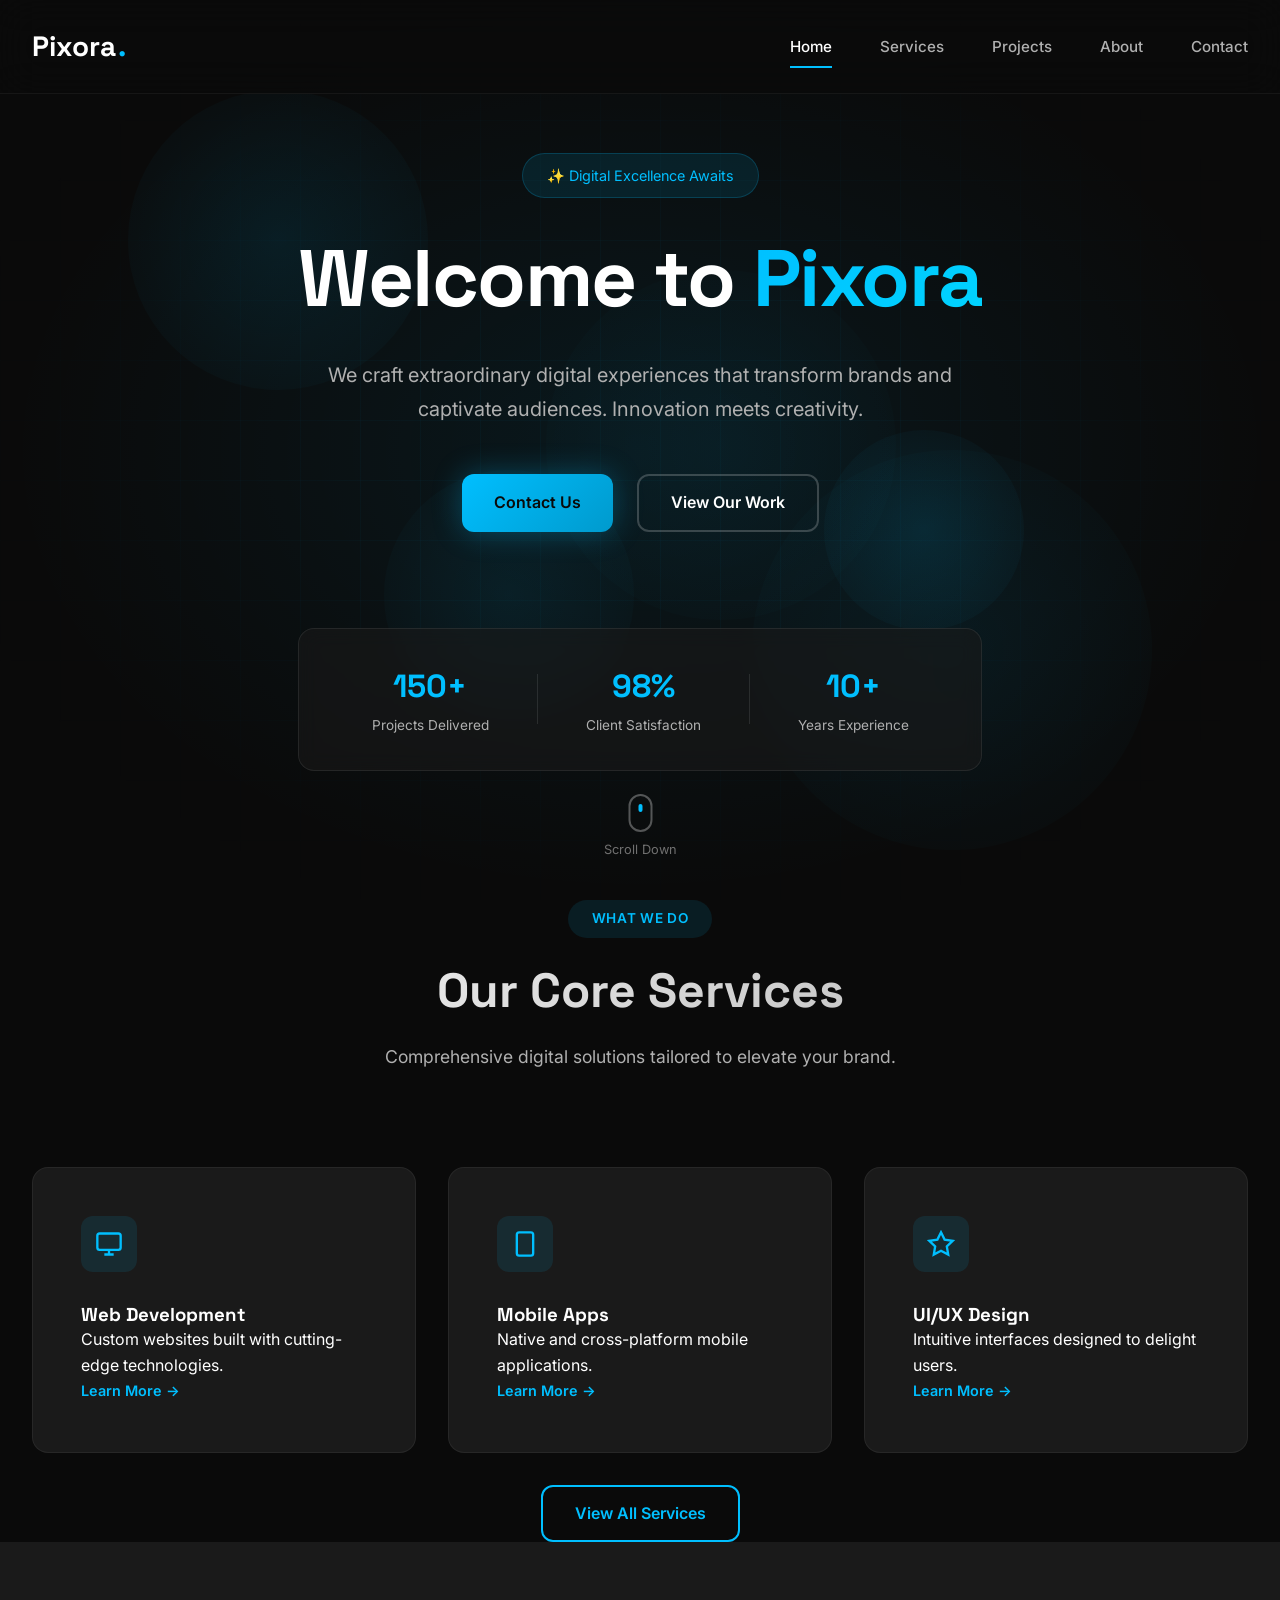
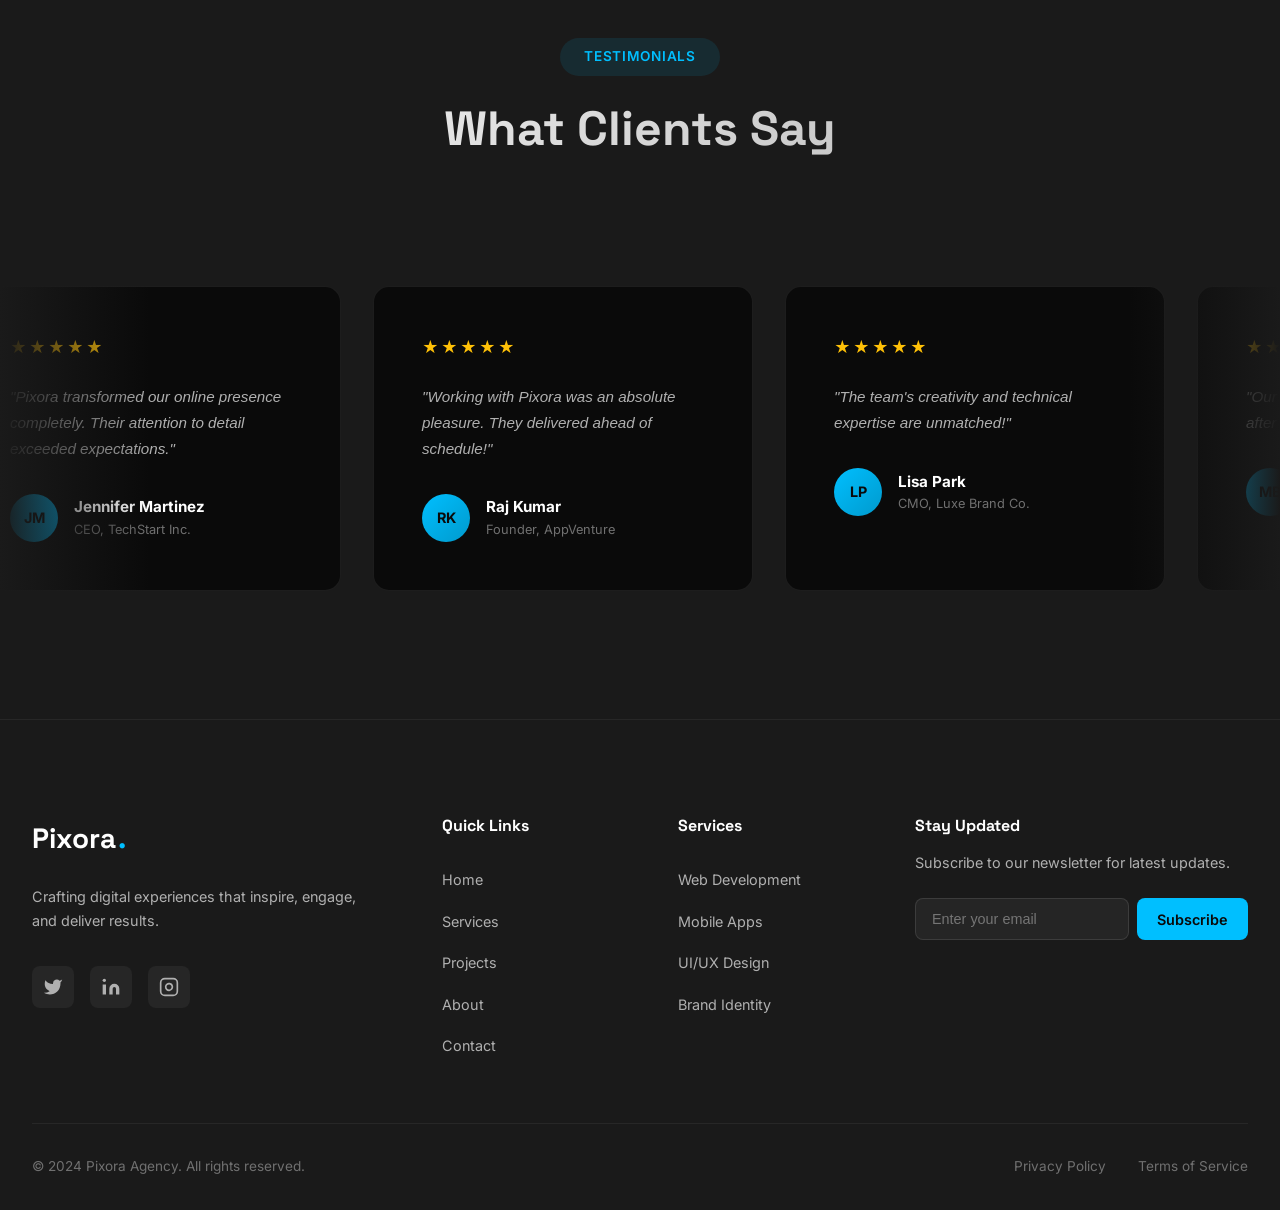
==== commit 0a381b49: "Update index.html" ====
--- a/index.html
+++ b/index.html
@@ -3,44 +3,34 @@
 <head>
     <meta charset="UTF-8">
     <meta name="viewport" content="width=device-width, initial-scale=1.0">
-    <title>Pixora - Digital Agency | Creative Solutions</title>
+    <title>Pixora - Digital Agency | Home</title>
     <link rel="stylesheet" href="style.css">
-    <!-- Google Fonts for premium typography -->
     <link href="https://fonts.googleapis.com/css2?family=Inter:wght@300;400;500;600;700;800&family=Space+Grotesk:wght@400;500;600;700&display=swap" rel="stylesheet">
 </head>
 <body>
-    <!-- ============================================
-         NAVIGATION BAR - Sticky Header
-    ============================================= -->
+
+    <!-- ========== NAVBAR ========== -->
     <nav class="navbar" id="navbar">
         <div class="nav-container">
-            <!-- Logo -->
-            <a href="#home" class="logo">
+            <a href="index.html" class="logo">
                 <span class="logo-text">Pixora</span>
                 <span class="logo-dot">.</span>
             </a>
-
-            <!-- Navigation Links -->
             <ul class="nav-links" id="navLinks">
-                <li><a href="#home" class="nav-link active">Home</a></li>
-                <li><a href="#services" class="nav-link">Services</a></li>
-                <li><a href="#projects" class="nav-link">Projects</a></li>
-                <li><a href="#about" class="nav-link">About</a></li>
-                <li><a href="#contact" class="nav-link">Contact</a></li>
+                <li><a href="index.html" class="nav-link active">Home</a></li>
+                <li><a href="services.html" class="nav-link">Services</a></li>
+                <li><a href="projects.html" class="nav-link">Projects</a></li>
+                <li><a href="about.html" class="nav-link">About</a></li>
+                <li><a href="contact.html" class="nav-link">Contact</a></li>
             </ul>
-
-            <!-- Mobile Menu Toggle -->
             <button class="mobile-menu-btn" id="mobileMenuBtn" aria-label="Toggle menu">
                 <span class="hamburger"></span>
             </button>
         </div>
     </nav>
 
-    <!-- ============================================
-         HERO SECTION - Main Landing Area
-    ============================================= -->
-    <section class="hero-section" id="home">
-        <!-- 3D Background Animation Placeholder -->
+    <!-- ========== HERO SECTION ========== -->
+    <section class="hero-section">
         <div class="hero-background">
             <div class="animation-placeholder">
                 <div class="particle particle-1"></div>
@@ -51,23 +41,17 @@
                 <div class="grid-lines"></div>
             </div>
         </div>
-
-        <!-- Hero Content -->
         <div class="hero-content">
             <div class="hero-badge">✨ Digital Excellence Awaits</div>
-            <h1 class="hero-title">
-                Welcome to <span class="highlight">Pixora</span>
-            </h1>
+            <h1 class="hero-title">Welcome to <span class="highlight">Pixora</span></h1>
             <p class="hero-subtitle">
                 We craft extraordinary digital experiences that transform brands 
                 and captivate audiences. Innovation meets creativity.
             </p>
             <div class="hero-buttons">
-                <a href="#contact" class="btn btn-primary">Contact Us</a>
-                <a href="#projects" class="btn btn-secondary">View Our Work</a>
-            </div>
-            
-            <!-- Stats Row -->
+                <a href="contact.html" class="btn btn-primary">Contact Us</a>
+                <a href="projects.html" class="btn btn-secondary">View Our Work</a>
+            </div>
             <div class="hero-stats">
                 <div class="stat-item">
                     <span class="stat-number">150+</span>
@@ -85,355 +69,55 @@
                 </div>
             </div>
         </div>
-
-        <!-- Scroll Indicator -->
         <div class="scroll-indicator">
             <div class="mouse"></div>
             <span>Scroll Down</span>
         </div>
     </section>
 
-    <!-- ============================================
-         SERVICES SECTION
-    ============================================= -->
-    <section class="services-section" id="services">
+    <!-- ========== SERVICES PREVIEW (Mini) ========== -->
+    <section class="preview-section">
         <div class="container">
             <div class="section-header">
                 <span class="section-tag">What We Do</span>
-                <h2 class="section-title">Our Services</h2>
+                <h2 class="section-title">Our Core Services</h2>
                 <p class="section-description">
-                    Comprehensive digital solutions tailored to elevate your brand 
-                    and drive measurable results.
+                    Comprehensive digital solutions tailored to elevate your brand.
                 </p>
             </div>
-
-            <div class="services-grid">
-                <!-- Service Card 1 -->
+            <div class="services-grid mini-grid">
                 <div class="service-card">
                     <div class="service-icon">
-                        <svg viewBox="0 0 24 24" fill="none" stroke="currentColor" stroke-width="2">
-                            <rect x="2" y="3" width="20" height="14" rx="2" ry="2"></rect>
-                            <line x1="8" y1="21" x2="16" y2="21"></line>
-                            <line x1="12" y1="17" x2="12" y2="21"></line>
-                        </svg>
-                    </div>
-                    <h3 class="service-title">Web Development</h3>
-                    <p class="service-description">
-                        Custom websites built with cutting-edge technologies for optimal performance.
-                    </p>
-                    <a href="#" class="service-link">Learn More →</a>
-                </div>
-
-                <!-- Service Card 2 -->
+                        <svg viewBox="0 0 24 24" fill="none" stroke="currentColor" stroke-width="2"><rect x="2" y="3" width="20" height="14" rx="2"/><line x1="8" y1="21" x2="16" y2="21"/><line x1="12" y1="17" x2="12" y2="21"/></svg>
+                    </div>
+                    <h3>Web Development</h3>
+                    <p>Custom websites built with cutting-edge technologies.</p>
+                    <a href="services.html" class="service-link">Learn More →</a>
+                </div>
                 <div class="service-card">
                     <div class="service-icon">
-                        <svg viewBox="0 0 24 24" fill="none" stroke="currentColor" stroke-width="2">
-                            <rect x="5" y="2" width="14" height="20" rx="2" ry="2"></rect>
-                            <line x1="12" y1="18" x2="12.01" y2="18"></line>
-                        </svg>
-                    </div>
-                    <h3 class="service-title">Mobile Apps</h3>
-                    <p class="service-description">
-                        Native and cross-platform mobile applications that users love.
-                    </p>
-                    <a href="#" class="service-link">Learn More →</a>
-                </div>
-
-                <!-- Service Card 3 -->
+                        <svg viewBox="0 0 24 24" fill="none" stroke="currentColor" stroke-width="2"><rect x="5" y="2" width="14" height="20" rx="2"/><line x1="12" y1="18" x2="12.01" y2="18"/></svg>
+                    </div>
+                    <h3>Mobile Apps</h3>
+                    <p>Native and cross-platform mobile applications.</p>
+                    <a href="services.html" class="service-link">Learn More →</a>
+                </div>
                 <div class="service-card">
                     <div class="service-icon">
-                        <svg viewBox="0 0 24 24" fill="none" stroke="currentColor" stroke-width="2">
-                            <polygon points="12 2 15.09 8.26 22 9.27 17 14.14 18.18 21.02 12 17.77 5.82 21.02 7 14.14 2 9.27 8.91 8.26 12 2"></polygon>
-                        </svg>
-                    </div>
-                    <h3 class="service-title">UI/UX Design</h3>
-                    <p class="service-description">
-                        Intuitive interfaces designed to delight and engage your audience.
-                    </p>
-                    <a href="#" class="service-link">Learn More →</a>
-                </div>
-
-                <!-- Service Card 4 -->
-                <div class="service-card">
-                    <div class="service-icon">
-                        <svg viewBox="0 0 24 24" fill="none" stroke="currentColor" stroke-width="2">
-                            <path d="M21 16V8a2 2 0 0 0-1-1.73l-7-4a2 2 0 0 0-2 0l-7 4A2 2 0 0 0 3 8v8a2 2 0 0 0 1 1.73l7 4a2 2 0 0 0 2 0l7-4A2 2 0 0 0 21 16z"></path>
-                        </svg>
-                    </div>
-                    <h3 class="service-title">Brand Identity</h3>
-                    <p class="service-description">
-                        Strategic branding that tells your story and builds recognition.
-                    </p>
-                    <a href="#" class="service-link">Learn More →</a>
-                </div>
-
-                <!-- Service Card 5 -->
-                <div class="service-card">
-                    <div class="service-icon">
-                        <svg viewBox="0 0 24 24" fill="none" stroke="currentColor" stroke-width="2">
-                            <circle cx="11" cy="11" r="8"></circle>
-                            <path d="m21 21-4.35-4.35"></path>
-                        </svg>
-                    </div>
-                    <h3 class="service-title">SEO Optimization</h3>
-                    <p class="service-description">
-                        Data-driven strategies to boost visibility and organic traffic.
-                    </p>
-                    <a href="#" class="service-link">Learn More →</a>
-                </div>
-
-                <!-- Service Card 6 -->
-                <div class="service-card">
-                    <div class="service-icon">
-                        <svg viewBox="0 0 24 24" fill="none" stroke="currentColor" stroke-width="2">
-                            <path d="M12 20V10"></path>
-                            <path d="M18 20V4"></path>
-                            <path d="M6 20v-4"></path>
-                        </svg>
-                    </div>
-                    <h3 class="service-title">Digital Marketing</h3>
-                    <p class="service-description">
-                        Multi-channel campaigns that convert visitors into loyal customers.
-                    </p>
-                    <a href="#" class="service-link">Learn More →</a>
-                </div>
+                        <svg viewBox="0 0 24 24" fill="none" stroke="currentColor" stroke-width="2"><polygon points="12 2 15.09 8.26 22 9.27 17 14.14 18.18 21.02 12 17.77 5.82 21.02 7 14.14 2 9.27 8.91 8.26 12 2"/></svg>
+                    </div>
+                    <h3>UI/UX Design</h3>
+                    <p>Intuitive interfaces designed to delight users.</p>
+                    <a href="services.html" class="service-link">Learn More →</a>
+                </div>
+            </div>
+            <div style="text-align:center; margin-top:2rem;">
+                <a href="services.html" class="btn btn-outline">View All Services</a>
             </div>
         </div>
     </section>
 
-    <!-- ============================================
-         LATEST PROJECTS SECTION
-    ============================================= -->
-    <section class="projects-section" id="projects">
-        <div class="container">
-            <div class="section-header">
-                <span class="section-tag">Our Portfolio</span>
-                <h2 class="section-title">Latest Projects</h2>
-                <p class="section-description">
-                    Explore our recent work and see how we've helped brands achieve their goals.
-                </p>
-            </div>
-
-            <div class="projects-grid">
-                <!-- Project Card 1 -->
-                <div class="project-card">
-                    <div class="project-image">
-                        <div class="project-placeholder" data-project="E-Commerce Platform">
-                            <span>🛒</span>
-                        </div>
-                        <div class="project-overlay">
-                            <a href="#" class="project-link">View Project</a>
-                        </div>
-                    </div>
-                    <div class="project-info">
-                        <span class="project-category">Web Development</span>
-                        <h3 class="project-title">NovaShop E-Commerce</h3>
-                        <p class="project-desc">Full-stack e-commerce platform with AI-powered recommendations.</p>
-                    </div>
-                </div>
-
-                <!-- Project Card 2 -->
-                <div class="project-card">
-                    <div class="project-image">
-                        <div class="project-placeholder" data-project="Mobile Banking App">
-                            <span>🏦</span>
-                        </div>
-                        <div class="project-overlay">
-                            <a href="#" class="project-link">View Project</a>
-                        </div>
-                    </div>
-                    <div class="project-info">
-                        <span class="project-category">Mobile App</span>
-                        <h3 class="project-title">FinTech Pro Banking</h3>
-                        <p class="project-desc">Secure mobile banking app serving 500K+ users worldwide.</p>
-                    </div>
-                </div>
-
-                <!-- Project Card 3 -->
-                <div class="project-card">
-                    <div class="project-image">
-                        <div class="project-placeholder" data-project="Brand Redesign">
-                            <span>🎨</span>
-                        </div>
-                        <div class="project-overlay">
-                            <a href="#" class="project-link">View Project</a>
-                        </div>
-                    </div>
-                    <div class="project-info">
-                        <span class="project-category">Branding</span>
-                        <h3 class="project-title">Luxe Brand Identity</h3>
-                        <p class="project-desc">Complete rebrand for luxury fashion house including visual system.</p>
-                    </div>
-                </div>
-
-                <!-- Project Card 4 -->
-                <div class="project-card">
-                    <div class="project-image">
-                        <div class="project-placeholder" data-project="SaaS Dashboard">
-                            <span>📊</span>
-                        </div>
-                        <div class="project-overlay">
-                            <a href="#" class="project-link">View Project</a>
-                        </div>
-                    </div>
-                    <div class="project-info">
-                        <span class="project-category">UI/UX Design</span>
-                        <h3 class="project-title">Analytics Dashboard</h3>
-                        <p class="project-desc">Real-time analytics dashboard for enterprise clients.</p>
-                    </div>
-                </div>
-
-                <!-- Project Card 5 -->
-                <div class="project-card">
-                    <div class="project-image">
-                        <div class="project-placeholder" data-project="Healthcare Portal">
-                            <span>🏥</span>
-                        </div>
-                        <div class="project-overlay">
-                            <a href="#" class="project-link">View Project</a>
-                        </div>
-                    </div>
-                    <div class="project-info">
-                        <span class="project-category">Web Application</span>
-                        <h3 class="project-title">MediConnect Portal</h3>
-                        <p class="project-desc">HIPAA-compliant healthcare management system.</p>
-                    </div>
-                </div>
-
-                <!-- Project Card 6 -->
-                <div class="project-card">
-                    <div class="project-image">
-                        <div class="project-placeholder" data-project="Social Media Campaign">
-                            <span>📱</span>
-                        </div>
-                        <div class="project-overlay">
-                            <a href="#" class="project-link">View Project</a>
-                        </div>
-                    </div>
-                    <div class="project-info">
-                        <span class="project-category">Marketing</span>
-                        <h3 class="project-title">Viral Launch Campaign</h3>
-                        <p class="project-desc">Multi-platform campaign achieving 10M+ impressions.</p>
-                    </div>
-                </div>
-            </div>
-
-            <div class="projects-cta">
-                <a href="#" class="btn btn-outline">View All Projects</a>
-            </div>
-        </div>
-    </section>
-
-    <!-- ============================================
-         TEAM MEMBERS SECTION
-    ============================================= -->
-    <section class="team-section" id="about">
-        <div class="container">
-            <div class="section-header">
-                <span class="section-tag">Our People</span>
-                <h2 class="section-title">Meet The Team</h2>
-                <p class="section-description">
-                    Talented professionals passionate about delivering excellence in every project.
-                </p>
-            </div>
-
-            <div class="team-grid">
-                <!-- Team Member 1 -->
-                <a href="member-details.html?member=maleesha" class="team-member-card">
-                    <div class="member-avatar">
-                        <div class="avatar-placeholder">M</div>
-                        <div class="member-social">
-                            <span>LinkedIn</span>
-                            <span>Twitter</span>
-                        </div>
-                    </div>
-                    <div class="member-info">
-                        <h3 class="member-name">Maleesha</h3>
-                        <span class="member-role">Frontend Developer</span>
-                    </div>
-                </a>
-
-                <!-- Team Member 2 -->
-                <a href="member-details.html?member=jason" class="team-member-card">
-                    <div class="member-avatar">
-                        <div class="avatar-placeholder">J</div>
-                        <div class="member-social">
-                            <span>LinkedIn</span>
-                            <span>Twitter</span>
-                        </div>
-                    </div>
-                    <div class="member-info">
-                        <h3 class="member-name">Jason Chen</h3>
-                        <span class="member-role">UI/UX Designer</span>
-                    </div>
-                </a>
-
-                <!-- Team Member 3 -->
-                <a href="member-details.html?member=sarah" class="team-member-card">
-                    <div class="member-avatar">
-                        <div class="avatar-placeholder">S</div>
-                        <div class="member-social">
-                            <span>LinkedIn</span>
-                            <span>Twitter</span>
-                        </div>
-                    </div>
-                    <div class="member-info">
-                        <h3 class="member-name">Sarah Williams</h3>
-                        <span class="member-role">Backend Developer</span>
-                    </div>
-                </a>
-
-                <!-- Team Member 4 -->
-                <a href="member-details.html?member=alex" class="team-member-card">
-                    <div class="member-avatar">
-                        <div class="avatar-placeholder">A</div>
-                        <div class="member-social">
-                            <span>LinkedIn</span>
-                            <span>Twitter</span>
-                        </div>
-                    </div>
-                    <div class="member-info">
-                        <h3 class="member-name">Alex Rivera</h3>
-                        <span class="member-role">Project Manager</span>
-                    </div>
-                </a>
-
-                <!-- Team Member 5 -->
-                <a href="member-details.html?member=emma" class="team-member-card">
-                    <div class="member-avatar">
-                        <div class="avatar-placeholder">E</div>
-                        <div class="member-social">
-                            <span>LinkedIn</span>
-                            <span>Twitter</span>
-                        </div>
-                    </div>
-                    <div class="member-info">
-                        <h3 class="member-name">Emma Thompson</h3>
-                        <span class="member-role">Digital Marketer</span>
-                    </div>
-                </a>
-
-                <!-- Team Member 6 -->
-                <a href="member-details.html?member=david" class="team-member-card">
-                    <div class="member-avatar">
-                        <div class="avatar-placeholder">D</div>
-                        <div class="member-social">
-                            <span>LinkedIn</span>
-                            <span>Twitter</span>
-                        </div>
-                    </div>
-                    <div class="member-info">
-                        <h3 class="member-name">David Kim</h3>
-                        <span class="member-role">Creative Director</span>
-                    </div>
-                </a>
-            </div>
-        </div>
-    </section>
-
-    <!-- ============================================
-         CUSTOMER FEEDBACKS / TESTIMONIALS MARQUEE
-    ============================================= -->
+    <!-- ========== TESTIMONIALS MARQUEE ========== -->
     <section class="testimonials-section">
         <div class="container">
             <div class="section-header">
@@ -441,298 +125,134 @@
                 <h2 class="section-title">What Clients Say</h2>
             </div>
         </div>
-
-        <!-- Marquee Container -->
         <div class="marquee-wrapper">
             <div class="marquee-track" id="marqueeTrack">
-                <!-- Testimonial Cards - Set 1 -->
-                <div class="testimonial-card">
-                    <div class="testimonial-stars">★★★★★</div>
-                    <p class="testimonial-text">
-                        "Pixora transformed our online presence completely. Their attention to detail 
-                        and innovative approach exceeded all expectations."
-                    </p>
+                <div class="testimonial-card">
+                    <div class="testimonial-stars">★★★★★</div>
+                    <p class="testimonial-text">"Pixora transformed our online presence completely. Their attention to detail exceeded expectations."</p>
                     <div class="testimonial-author">
                         <div class="author-avatar">JM</div>
-                        <div class="author-info">
-                            <strong>Jennifer Martinez</strong>
-                            <span>CEO, TechStart Inc.</span>
-                        </div>
-                    </div>
-                </div>
-
-                <div class="testimonial-card">
-                    <div class="testimonial-stars">★★★★★</div>
-                    <p class="testimonial-text">
-                        "Working with Pixora was an absolute pleasure. They delivered our mobile app 
-                        ahead of schedule with exceptional quality."
-                    </p>
+                        <div class="author-info"><strong>Jennifer Martinez</strong><span>CEO, TechStart Inc.</span></div>
+                    </div>
+                </div>
+                <div class="testimonial-card">
+                    <div class="testimonial-stars">★★★★★</div>
+                    <p class="testimonial-text">"Working with Pixora was an absolute pleasure. They delivered ahead of schedule!"</p>
                     <div class="testimonial-author">
                         <div class="author-avatar">RK</div>
-                        <div class="author-info">
-                            <strong>Raj Kumar</strong>
-                            <span>Founder, AppVenture</span>
-                        </div>
-                    </div>
-                </div>
-
-                <div class="testimonial-card">
-                    <div class="testimonial-stars">★★★★★</div>
-                    <p class="testimonial-text">
-                        "The team's creativity and technical expertise are unmatched. Our brand 
-                        has never looked better!"
-                    </p>
+                        <div class="author-info"><strong>Raj Kumar</strong><span>Founder, AppVenture</span></div>
+                    </div>
+                </div>
+                <div class="testimonial-card">
+                    <div class="testimonial-stars">★★★★★</div>
+                    <p class="testimonial-text">"The team's creativity and technical expertise are unmatched!"</p>
                     <div class="testimonial-author">
                         <div class="author-avatar">LP</div>
-                        <div class="author-info">
-                            <strong>Lisa Park</strong>
-                            <span>CMO, Luxe Brand Co.</span>
-                        </div>
-                    </div>
-                </div>
-
-                <div class="testimonial-card">
-                    <div class="testimonial-stars">★★★★★</div>
-                    <p class="testimonial-text">
-                        "Outstanding results! Our conversion rates increased by 200% after Pixora 
-                        redesigned our e-commerce platform."
-                    </p>
+                        <div class="author-info"><strong>Lisa Park</strong><span>CMO, Luxe Brand Co.</span></div>
+                    </div>
+                </div>
+                <div class="testimonial-card">
+                    <div class="testimonial-stars">★★★★★</div>
+                    <p class="testimonial-text">"Our conversion rates increased by 200% after Pixora redesigned our platform."</p>
                     <div class="testimonial-author">
                         <div class="author-avatar">MB</div>
-                        <div class="author-info">
-                            <strong>Michael Brown</strong>
-                            <span>Director, ShopMax</span>
-                        </div>
-                    </div>
-                </div>
-
-                <div class="testimonial-card">
-                    <div class="testimonial-stars">★★★★★</div>
-                    <p class="testimonial-text">
-                        "Professional, responsive, and incredibly talented. Pixora is our go-to 
-                        partner for all digital projects."
-                    </p>
+                        <div class="author-info"><strong>Michael Brown</strong><span>Director, ShopMax</span></div>
+                    </div>
+                </div>
+                <div class="testimonial-card">
+                    <div class="testimonial-stars">★★★★★</div>
+                    <p class="testimonial-text">"Professional, responsive, and incredibly talented. Highly recommended!"</p>
                     <div class="testimonial-author">
                         <div class="author-avatar">AW</div>
-                        <div class="author-info">
-                            <strong>Amanda Wilson</strong>
-                            <span>VP, Global Corp</span>
-                        </div>
-                    </div>
-                </div>
-
-                <!-- Duplicate set for seamless loop -->
-                <div class="testimonial-card">
-                    <div class="testimonial-stars">★★★★★</div>
-                    <p class="testimonial-text">
-                        "Pixora transformed our online presence completely. Their attention to detail 
-                        and innovative approach exceeded all expectations."
-                    </p>
+                        <div class="author-info"><strong>Amanda Wilson</strong><span>VP, Global Corp</span></div>
+                    </div>
+                </div>
+                <!-- Duplicate for seamless loop -->
+                <div class="testimonial-card">
+                    <div class="testimonial-stars">★★★★★</div>
+                    <p class="testimonial-text">"Pixora transformed our online presence completely. Their attention to detail exceeded expectations."</p>
                     <div class="testimonial-author">
                         <div class="author-avatar">JM</div>
-                        <div class="author-info">
-                            <strong>Jennifer Martinez</strong>
-                            <span>CEO, TechStart Inc.</span>
-                        </div>
-                    </div>
-                </div>
-
-                <div class="testimonial-card">
-                    <div class="testimonial-stars">★★★★★</div>
-                    <p class="testimonial-text">
-                        "Working with Pixora was an absolute pleasure. They delivered our mobile app 
-                        ahead of schedule with exceptional quality."
-                    </p>
+                        <div class="author-info"><strong>Jennifer Martinez</strong><span>CEO, TechStart Inc.</span></div>
+                    </div>
+                </div>
+                <div class="testimonial-card">
+                    <div class="testimonial-stars">★★★★★</div>
+                    <p class="testimonial-text">"Working with Pixora was an absolute pleasure. They delivered ahead of schedule!"</p>
                     <div class="testimonial-author">
                         <div class="author-avatar">RK</div>
-                        <div class="author-info">
-                            <strong>Raj Kumar</strong>
-                            <span>Founder, AppVenture</span>
-                        </div>
-                    </div>
-                </div>
-
-                <div class="testimonial-card">
-                    <div class="testimonial-stars">★★★★★</div>
-                    <p class="testimonial-text">
-                        "The team's creativity and technical expertise are unmatched. Our brand 
-                        has never looked better!"
-                    </p>
+                        <div class="author-info"><strong>Raj Kumar</strong><span>Founder, AppVenture</span></div>
+                    </div>
+                </div>
+                <div class="testimonial-card">
+                    <div class="testimonial-stars">★★★★★</div>
+                    <p class="testimonial-text">"The team's creativity and technical expertise are unmatched!"</p>
                     <div class="testimonial-author">
                         <div class="author-avatar">LP</div>
-                        <div class="author-info">
-                            <strong>Lisa Park</strong>
-                            <span>CMO, Luxe Brand Co.</span>
-                        </div>
-                    </div>
-                </div>
-
-                <div class="testimonial-card">
-                    <div class="testimonial-stars">★★★★★</div>
-                    <p class="testimonial-text">
-                        "Outstanding results! Our conversion rates increased by 200% after Pixora 
-                        redesigned our e-commerce platform."
-                    </p>
+                        <div class="author-info"><strong>Lisa Park</strong><span>CMO, Luxe Brand Co.</span></div>
+                    </div>
+                </div>
+                <div class="testimonial-card">
+                    <div class="testimonial-stars">★★★★★</div>
+                    <p class="testimonial-text">"Our conversion rates increased by 200% after Pixora redesigned our platform."</p>
                     <div class="testimonial-author">
                         <div class="author-avatar">MB</div>
-                        <div class="author-info">
-                            <strong>Michael Brown</strong>
-                            <span>Director, ShopMax</span>
-                        </div>
-                    </div>
-                </div>
-
-                <div class="testimonial-card">
-                    <div class="testimonial-stars">★★★★★</div>
-                    <p class="testimonial-text">
-                        "Professional, responsive, and incredibly talented. Pixora is our go-to 
-                        partner for all digital projects."
-                    </p>
+                        <div class="author-info"><strong>Michael Brown</strong><span>Director, ShopMax</span></div>
+                    </div>
+                </div>
+                <div class="testimonial-card">
+                    <div class="testimonial-stars">★★★★★</div>
+                    <p class="testimonial-text">"Professional, responsive, and incredibly talented. Highly recommended!"</p>
                     <div class="testimonial-author">
                         <div class="author-avatar">AW</div>
-                        <div class="author-info">
-                            <strong>Amanda Wilson</strong>
-                            <span>VP, Global Corp</span>
-                        </div>
+                        <div class="author-info"><strong>Amanda Wilson</strong><span>VP, Global Corp</span></div>
                     </div>
                 </div>
             </div>
         </div>
     </section>
 
-    <!-- ============================================
-         CONTACT SECTION
-    ============================================= -->
-    <section class="contact-section" id="contact">
-        <div class="container">
-            <div class="contact-grid">
-                <div class="contact-info">
-                    <span class="section-tag">Get In Touch</span>
-                    <h2 class="section-title">Let's Build Something Amazing Together</h2>
-                    <p class="contact-description">
-                        Ready to start your next project? Contact us today and let's discuss 
-                        how we can help bring your vision to life.
-                    </p>
-
-                    <div class="contact-details">
-                        <div class="contact-item">
-                            <div class="contact-icon">
-                                <svg viewBox="0 0 24 24" fill="none" stroke="currentColor" stroke-width="2">
-                                    <path d="M21 10c0 7-9 13-9 13s-9-6-9-13a9 9 0 0 1 18 0z"></path>
-                                    <circle cx="12" cy="10" r="3"></circle>
-                                </svg>
-                            </div>
-                            <div>
-                                <strong>Visit Us</strong>
-                                <p>123 Digital Avenue, Tech City, TC 10001</p>
-                            </div>
-                        </div>
-
-                        <div class="contact-item">
-                            <div class="contact-icon">
-                                <svg viewBox="0 0 24 24" fill="none" stroke="currentColor" stroke-width="2">
-                                    <path d="M4 4h16c1.1 0 2 .9 2 2v12c0 1.1-.9 2-2 2H4c-1.1 0-2-.9-2-2V6c0-1.1.9-2 2-2z"></path>
-                                    <polyline points="22,6 12,13 2,6"></polyline>
-                                </svg>
-                            </div>
-                            <div>
-                                <strong>Email Us</strong>
-                                <p>hello@pixora.agency</p>
-                            </div>
-                        </div>
-
-                        <div class="contact-item">
-                            <div class="contact-icon">
-                                <svg viewBox="0 0 24 24" fill="none" stroke="currentColor" stroke-width="2">
-                                    <path d="M22 16.92v3a2 2 0 0 1-2.18 2 19.79 19.79 0 0 1-8.63-3.07 19.5 19.5 0 0 1-6-6 19.79 19.79 0 0 1-3.07-8.67A2 2 0 0 1 4.11 2h3a2 2 0 0 1 2 1.72 12.84 12.84 0 0 0 .7 2.81 2 2 0 0 1-.45 2.11L8.09 9.91a16 16 0 0 0 6 6l1.27-1.27a2 2 0 0 1 2.11-.45 12.84 12.84 0 0 0 2.81.7A2 2 0 0 1 22 16.92z"></path>
-                                </svg>
-                            </div>
-                            <div>
-                                <strong>Call Us</strong>
-                                <p>+1 (555) 123-4567</p>
-                            </div>
-                        </div>
-                    </div>
-                </div>
-
-                <div class="contact-visual">
-                    <div class="contact-card-visual">
-                        <div class="visual-element v1"></div>
-                        <div class="visual-element v2"></div>
-                        <div class="visual-element v3"></div>
-                        <div class="visual-text">
-                            <span>Let's Talk</span>
-                            <span>→</span>
-                        </div>
-                    </div>
-                </div>
-            </div>
-        </div>
-    </section>
-
-    <!-- ============================================
-         FOOTER
-    ============================================= -->
+    <!-- ========== FOOTER ========== -->
     <footer class="footer">
         <div class="container">
             <div class="footer-grid">
                 <div class="footer-brand">
-                    <a href="#home" class="logo">
-                        <span class="logo-text">Pixora</span>
-                        <span class="logo-dot">.</span>
-                    </a>
-                    <p class="footer-description">
-                        Crafting digital experiences that inspire, engage, and deliver results. 
-                        Your vision, our expertise.
-                    </p>
+                    <a href="index.html" class="logo"><span class="logo-text">Pixora</span><span class="logo-dot">.</span></a>
+                    <p class="footer-description">Crafting digital experiences that inspire, engage, and deliver results.</p>
                     <div class="social-links">
-                        <a href="#" class="social-link" aria-label="Twitter">
-                            <svg viewBox="0 0 24 24" fill="currentColor"><path d="M23 3a10.9 10.9 0 0 1-3.14 1.53 4.48 4.48 0 0 0-7.86 3v1A10.66 10.66 0 0 1 3 4s-4 9 5 13a11.64 11.64 0 0 1-7 2c9 5 20 0 20-11.5a4.5 4.5 0 0 0-.08-.83A7.72 7.72 0 0 0 23 3z"></path></svg>
-                        </a>
-                        <a href="#" class="social-link" aria-label="LinkedIn">
-                            <svg viewBox="0 0 24 24" fill="currentColor"><path d="M16 8a6 6 0 0 1 6 6v7h-4v-7a2 2 0 0 0-2-2 2 2 0 0 0-2 2v7h-4v-7a6 6 0 0 1 6-6z"></path><rect x="2" y="9" width="4" height="12"></rect><circle cx="4" cy="4" r="2"></circle></svg>
-                        </a>
-                        <a href="#" class="social-link" aria-label="Instagram">
-                            <svg viewBox="0 0 24 24" fill="none" stroke="currentColor" stroke-width="2"><rect x="2" y="2" width="20" height="20" rx="5" ry="5"></rect><path d="M16 11.37A4 4 0 1 1 12.63 8 4 4 0 0 1 16 11.37z"></path><line x1="17.5" y1="6.5" x2="17.51" y2="6.5"></line></svg>
-                        </a>
-                        <a href="#" class="social-link" aria-label="GitHub">
-                            <svg viewBox="0 0 24 24" fill="currentColor"><path d="M9 19c-5 1.5-5-2.5-7-3m14 6v-3.87a3.37 3.37 0 0 0-.94-2.61c3.14-.35 6.44-1.54 6.44-7A5.44 5.44 0 0 0 20 4.77 5.07 5.07 0 0 0 19.91 1S18.73.65 16 2.48a13.38 13.38 0 0 0-7 0C6.27.65 5.09 1 5.09 1A5.07 5.07 0 0 0 5 4.77a5.44 5.44 0 0 0-1.5 3.78c0 5.42 3.3 6.61 6.44 7A3.37 3.37 0 0 0 9 18.13V22"></path></svg>
-                        </a>
-                    </div>
-                </div>
-
+                        <a href="#" class="social-link" aria-label="Twitter"><svg viewBox="0 0 24 24" fill="currentColor"><path d="M23 3a10.9 10.9 0 0 1-3.14 1.53 4.48 4.48 0 0 0-7.86 3v1A10.66 10.66 0 0 1 3 4s-4 9 5 13a11.64 11.64 0 0 1-7 2c9 5 20 0 20-11.5a4.5 4.5 0 0 0-.08-.83A7.72 7.72 0 0 0 23 3z"/></svg></a>
+                        <a href="#" class="social-link" aria-label="LinkedIn"><svg viewBox="0 0 24 24" fill="currentColor"><path d="M16 8a6 6 0 0 1 6 6v7h-4v-7a2 2 0 0 0-2-2 2 2 0 0 0-2 2v7h-4v-7a6 6 0 0 1 6-6z"/><rect x="2" y="9" width="4" height="12"/><circle cx="4" cy="4" r="2"/></svg></a>
+                        <a href="#" class="social-link" aria-label="Instagram"><svg viewBox="0 0 24 24" fill="none" stroke="currentColor" stroke-width="2"><rect x="2" y="2" width="20" height="20" rx="5"/><path d="M16 11.37A4 4 0 1 1 12.63 8 4 4 0 0 1 16 11.37z"/><line x1="17.5" y1="6.5" x2="17.51" y2="6.5"/></svg></a>
+                    </div>
+                </div>
                 <div class="footer-links">
                     <h4>Quick Links</h4>
                     <ul>
-                        <li><a href="#home">Home</a></li>
-                        <li><a href="#services">Services</a></li>
-                        <li><a href="#projects">Projects</a></li>
-                        <li><a href="#about">About</a></li>
-                        <li><a href="#contact">Contact</a></li>
+                        <li><a href="index.html">Home</a></li>
+                        <li><a href="services.html">Services</a></li>
+                        <li><a href="projects.html">Projects</a></li>
+                        <li><a href="about.html">About</a></li>
+                        <li><a href="contact.html">Contact</a></li>
                     </ul>
                 </div>
-
                 <div class="footer-links">
                     <h4>Services</h4>
                     <ul>
-                        <li><a href="#">Web Development</a></li>
-                        <li><a href="#">Mobile Apps</a></li>
-                        <li><a href="#">UI/UX Design</a></li>
-                        <li><a href="#">Brand Identity</a></li>
-                        <li><a href="#">Digital Marketing</a></li>
+                        <li><a href="services.html">Web Development</a></li>
+                        <li><a href="services.html">Mobile Apps</a></li>
+                        <li><a href="services.html">UI/UX Design</a></li>
+                        <li><a href="services.html">Brand Identity</a></li>
                     </ul>
                 </div>
-
                 <div class="footer-newsletter">
                     <h4>Stay Updated</h4>
-                    <p>Subscribe to our newsletter for the latest updates and insights.</p>
-                    <form class="newsletter-form" onsubmit="event.preventDefault(); alert('Thank you for subscribing!');">
+                    <p>Subscribe to our newsletter for latest updates.</p>
+                    <form class="newsletter-form" onsubmit="event.preventDefault(); alert('Thank you!');">
                         <input type="email" placeholder="Enter your email" required>
                         <button type="submit">Subscribe</button>
                     </form>
                 </div>
             </div>
-
             <div class="footer-bottom">
                 <p>&copy; 2024 Pixora Agency. All rights reserved.</p>
                 <div class="footer-bottom-links">
@@ -743,11 +263,8 @@
         </div>
     </footer>
 
-    <!-- Back to Top Button -->
     <button class="back-to-top" id="backToTop" aria-label="Back to top">
-        <svg viewBox="0 0 24 24" fill="none" stroke="currentColor" stroke-width="2">
-            <polyline points="18 15 12 9 6 15"></polyline>
-        </svg>
+        <svg viewBox="0 0 24 24" fill="none" stroke="currentColor" stroke-width="2"><polyline points="18 15 12 9 6 15"/></svg>
     </button>
 
     <script src="script.js"></script>
--- a/style.css
+++ b/style.css
@@ -0,0 +1,1542 @@
+/* ============================================
+   PIXORA DIGITAL AGENCY - STYLESHEET
+   Theme: Dark Professional Futuristic
+   Author: Expert Frontend Developer
+   ============================================ */
+
+/* ============================================
+   CSS CUSTOM PROPERTIES (Variables)
+   ============================================ */
+:root {
+    /* Color Palette */
+    --color-bg-primary: #0a0a0a;
+    --color-bg-secondary: #1a1a1a;
+    --color-bg-tertiary: #252525;
+    --color-text-primary: #ffffff;
+    --color-text-secondary: #b0b0b0;
+    --color-text-muted: #707070;
+    --color-accent: #00bfff;
+    --color-accent-hover: #009acd;
+    --color-accent-glow: rgba(0, 191, 255, 0.3);
+    
+    /* Typography */
+    --font-primary: 'Inter', -apple-system, BlinkMacSystemFont, sans-serif;
+    --font-display: 'Space Grotesk', sans-serif;
+    
+    /* Spacing Scale */
+    --space-xs: 0.5rem;
+    --space-sm: 1rem;
+    --space-md: 1.5rem;
+    --space-lg: 2rem;
+    --space-xl: 3rem;
+    --space-2xl: 4rem;
+    --space-3xl: 6rem;
+    
+    /* Border Radius */
+    --radius-sm: 8px;
+    --radius-md: 12px;
+    --radius-lg: 16px;
+    --radius-xl: 24px;
+    --radius-full: 50%;
+    
+    /* Shadows */
+    --shadow-sm: 0 2px 8px rgba(0, 0, 0, 0.3);
+    --shadow-md: 0 4px 16px rgba(0, 0, 0, 0.4);
+    --shadow-lg: 0 8px 32px rgba(0, 0, 0, 0.5);
+    --shadow-glow: 0 0 30px var(--color-accent-glow);
+    
+    /* Transitions */
+    --transition-fast: 0.2s ease;
+    --transition-base: 0.3s ease;
+    --transition-slow: 0.5s ease;
+}
+
+/* ============================================
+   RESET & BASE STYLES
+   ============================================ */
+*,
+*::before,
+*::after {
+    margin: 0;
+    padding: 0;
+    box-sizing: border-box;
+}
+
+html {
+    scroll-behavior: smooth;
+    font-size: 16px;
+}
+
+body {
+    font-family: var(--font-primary);
+    background-color: var(--color-bg-primary);
+    color: var(--color-text-primary);
+    line-height: 1.6;
+    overflow-x: hidden;
+    -webkit-font-smoothing: antialiased;
+    -moz-osx-font-smoothing: grayscale;
+}
+
+/* Remove default list styles */
+ul, ol {
+    list-style: none;
+}
+
+/* Reset anchor styles */
+a {
+    text-decoration: none;
+    color: inherit;
+    transition: color var(--transition-fast);
+}
+
+/* Image defaults */
+img {
+    max-width: 100%;
+    display: block;
+}
+
+/* Button reset */
+button {
+    font-family: inherit;
+    cursor: pointer;
+    border: none;
+    outline: none;
+    background: transparent;
+}
+
+/* Container utility */
+.container {
+    max-width: 1280px;
+    margin: 0 auto;
+    padding: 0 var(--space-lg);
+}
+
+/* ============================================
+   TYPOGRAPHY STYLES
+   ============================================ */
+h1, h2, h3, h4, h5, h6 {
+    font-family: var(--font-display);
+    font-weight: 700;
+    line-height: 1.2;
+}
+
+.section-tag {
+    display: inline-block;
+    padding: var(--space-xs) var(--space-md);
+    background: rgba(0, 191, 255, 0.1);
+    color: var(--color-accent);
+    font-size: 0.85rem;
+    font-weight: 600;
+    letter-spacing: 0.05em;
+    text-transform: uppercase;
+    border-radius: var(--radius-xl);
+    margin-bottom: var(--space-md);
+}
+
+.section-title {
+    font-size: clamp(2rem, 5vw, 3rem);
+    margin-bottom: var(--space-md);
+    background: linear-gradient(135deg, var(--color-text-primary) 0%, var(--color-text-secondary) 100%);
+    -webkit-background-clip: text;
+    -webkit-text-fill-color: transparent;
+    background-clip: text;
+}
+
+.section-description {
+    color: var(--color-text-secondary);
+    font-size: 1.1rem;
+    max-width: 600px;
+    margin: 0 auto;
+}
+
+.section-header {
+    text-align: center;
+    margin-bottom: var(--space-3xl);
+}
+
+/* ============================================
+   BUTTON STYLES
+   ============================================ */
+.btn {
+    display: inline-flex;
+    align-items: center;
+    justify-content: center;
+    gap: var(--space-xs);
+    padding: 14px 32px;
+    font-size: 1rem;
+    font-weight: 600;
+    border-radius: var(--radius-md);
+    transition: all var(--transition-base);
+    position: relative;
+    overflow: hidden;
+}
+
+.btn-primary {
+    background: linear-gradient(135deg, var(--color-accent), var(--color-accent-hover));
+    color: var(--color-bg-primary);
+    box-shadow: var(--shadow-glow);
+}
+
+.btn-primary:hover {
+    transform: translateY(-2px);
+    box-shadow: 0 0 40px var(--color-accent-glow);
+}
+
+.btn-secondary {
+    background: transparent;
+    color: var(--color-text-primary);
+    border: 2px solid rgba(255, 255, 255, 0.2);
+}
+
+.btn-secondary:hover {
+    border-color: var(--color-accent);
+    color: var(--color-accent);
+    transform: translateY(-2px);
+}
+
+.btn-outline {
+    background: transparent;
+    color: var(--color-accent);
+    border: 2px solid var(--color-accent);
+}
+
+.btn-outline:hover {
+    background: var(--color-accent);
+    color: var(--color-bg-primary);
+}
+
+/* ============================================
+   NAVIGATION BAR - STICKY HEADER
+   ============================================ */
+.navbar {
+    position: fixed;
+    top: 0;
+    left: 0;
+    right: 0;
+    z-index: 1000;
+    padding: var(--space-md) 0;
+    background: rgba(10, 10, 10, 0.8);
+    backdrop-filter: blur(20px);
+    -webkit-backdrop-filter: blur(20px);
+    border-bottom: 1px solid rgba(255, 255, 255, 0.05);
+    transition: all var(--transition-base);
+}
+
+.navbar.scrolled {
+    padding: var(--space-sm) 0;
+    background: rgba(10, 10, 10, 0.95);
+    box-shadow: var(--shadow-md);
+}
+
+.nav-container {
+    max-width: 1280px;
+    margin: 0 auto;
+    padding: 0 var(--space-lg);
+    display: flex;
+    align-items: center;
+    justify-content: space-between;
+}
+
+/* Logo Styles */
+.logo {
+    display: flex;
+    align-items: center;
+    gap: 2px;
+    font-family: var(--font-display);
+    font-size: 1.75rem;
+    font-weight: 700;
+    z-index: 1001;
+}
+
+.logo-text {
+    color: var(--color-text-primary);
+}
+
+.logo-dot {
+    color: var(--color-accent);
+}
+
+/* Navigation Links */
+.nav-links {
+    display: flex;
+    align-items: center;
+    gap: var(--space-xl);
+}
+
+.nav-link {
+    font-size: 0.95rem;
+    font-weight: 500;
+    color: var(--color-text-secondary);
+    position: relative;
+    padding: var(--space-xs) 0;
+    transition: color var(--transition-fast);
+}
+
+.nav-link::after {
+    content: '';
+    position: absolute;
+    bottom: -4px;
+    left: 0;
+    width: 0;
+    height: 2px;
+    background: var(--color-accent);
+    transition: width var(--transition-base);
+}
+
+.nav-link:hover,
+.nav-link.active {
+    color: var(--color-text-primary);
+}
+
+.nav-link:hover::after,
+.nav-link.active::after {
+    width: 100%;
+}
+
+/* Mobile Menu Button */
+.mobile-menu-btn {
+    display: none;
+    width: 40px;
+    height: 40px;
+    position: relative;
+    z-index: 1001;
+}
+
+.hamburger,
+.hamburger::before,
+.hamburger::after {
+    display: block;
+    width: 24px;
+    height: 2px;
+    background: var(--color-text-primary);
+    position: absolute;
+    transition: all var(--transition-base);
+}
+
+.hamburger {
+    top: 50%;
+    left: 50%;
+    transform: translate(-50%, -50%);
+}
+
+.hamburger::before {
+    content: '';
+    top: -8px;
+}
+
+.hamburger::after {
+    content: '';
+    top: 8px;
+}
+
+/* Hamburger Animation when Active */
+.mobile-menu-btn.active .hamburger {
+    background: transparent;
+}
+
+.mobile-menu-btn.active .hamburger::before {
+    top: 0;
+    transform: rotate(45deg);
+}
+
+.mobile-menu-btn.active .hamburger::after {
+    top: 0;
+    transform: rotate(-45deg);
+}
+
+/* ============================================
+   HERO SECTION
+   ============================================ */
+.hero-section {
+    min-height: 100vh;
+    display: flex;
+    align-items: center;
+    justify-content: center;
+    position: relative;
+    overflow: hidden;
+    padding: 120px var(--space-lg) var(--space-3xl);
+}
+
+/* 3D Background Animation Placeholder */
+.hero-background {
+    position: absolute;
+    inset: 0;
+    z-index: 0;
+    overflow: hidden;
+}
+
+.animation-placeholder {
+    position: relative;
+    width: 100%;
+    height: 100%;
+    background: radial-gradient(ellipse at center, rgba(0, 191, 255, 0.08) 0%, transparent 70%);
+}
+
+/* Animated Particles */
+.particle {
+    position: absolute;
+    border-radius: var(--radius-full);
+    opacity: 0.6;
+    animation: float 20s infinite ease-in-out;
+}
+
+.particle-1 {
+    width: 300px;
+    height: 300px;
+    background: radial-gradient(circle, rgba(0, 191, 255, 0.15), transparent);
+    top: 10%;
+    left: 10%;
+    animation-delay: 0s;
+}
+
+.particle-2 {
+    width: 400px;
+    height: 400px;
+    background: radial-gradient(circle, rgba(0, 191, 255, 0.1), transparent);
+    top: 50%;
+    right: 10%;
+    animation-delay: -5s;
+}
+
+.particle-3 {
+    width: 250px;
+    height: 250px;
+    background: radial-gradient(circle, rgba(0, 191, 255, 0.12), transparent);
+    bottom: 20%;
+    left: 30%;
+    animation-delay: -10s;
+}
+
+.particle-4 {
+    width: 350px;
+    height: 350px;
+    background: radial-gradient(circle, rgba(0, 191, 255, 0.08), transparent);
+    top: 30%;
+    right: 30%;
+    animation-delay: -15s;
+}
+
+.particle-5 {
+    width: 200px;
+    height: 200px;
+    background: radial-gradient(circle, rgba(0, 191, 255, 0.18), transparent);
+    bottom: 30%;
+    right: 20%;
+    animation-delay: -7s;
+}
+
+/* Grid Lines Effect */
+.grid-lines {
+    position: absolute;
+    inset: 0;
+    background-image: 
+        linear-gradient(rgba(0, 191, 255, 0.03) 1px, transparent 1px),
+        linear-gradient(90deg, rgba(0, 191, 255, 0.03) 1px, transparent 1px);
+    background-size: 60px 60px;
+    mask-image: radial-gradient(ellipse at center, black 30%, transparent 80%);
+    -webkit-mask-image: radial-gradient(ellipse at center, black 30%, transparent 80%);
+}
+
+@keyframes float {
+    0%, 100% {
+        transform: translate(0, 0) scale(1);
+    }
+    25% {
+        transform: translate(30px, -30px) scale(1.05);
+    }
+    50% {
+        transform: translate(-20px, 20px) scale(0.95);
+    }
+    75% {
+        transform: translate(20px, 10px) scale(1.02);
+    }
+}
+
+/* Hero Content */
+.hero-content {
+    position: relative;
+    z-index: 1;
+    text-align: center;
+    max-width: 900px;
+}
+
+.hero-badge {
+    display: inline-block;
+    padding: 10px 24px;
+    background: rgba(0, 191, 255, 0.1);
+    border: 1px solid rgba(0, 191, 255, 0.2);
+    border-radius: var(--radius-xl);
+    font-size: 0.9rem;
+    color: var(--color-accent);
+    margin-bottom: var(--space-lg);
+    animation: fadeInUp 0.8s ease forwards;
+}
+
+.hero-title {
+    font-size: clamp(2.5rem, 7vw, 5rem);
+    font-weight: 800;
+    letter-spacing: -0.02em;
+    margin-bottom: var(--space-lg);
+    animation: fadeInUp 0.8s ease 0.2s both;
+}
+
+.highlight {
+    background: linear-gradient(135deg, var(--color-accent), #00d4ff);
+    -webkit-background-clip: text;
+    -webkit-text-fill-color: transparent;
+    background-clip: text;
+}
+
+.hero-subtitle {
+    font-size: clamp(1rem, 2vw, 1.25rem);
+    color: var(--color-text-secondary);
+    max-width: 650px;
+    margin: 0 auto var(--space-xl);
+    line-height: 1.7;
+    animation: fadeInUp 0.8s ease 0.4s both;
+}
+
+.hero-buttons {
+    display: flex;
+    gap: var(--space-md);
+    justify-content: center;
+    flex-wrap: wrap;
+    margin-bottom: var(--space-3xl);
+    animation: fadeInUp 0.8s ease 0.6s both;
+}
+
+/* Hero Stats */
+.hero-stats {
+    display: flex;
+    align-items: center;
+    justify-content: center;
+    gap: var(--space-xl);
+    flex-wrap: wrap;
+    padding: var(--space-lg) var(--space-xl);
+    background: rgba(26, 26, 26, 0.6);
+    border: 1px solid rgba(255, 255, 255, 0.08);
+    border-radius: var(--radius-lg);
+    backdrop-filter: blur(10px);
+    animation: fadeInUp 0.8s ease 0.8s both;
+}
+
+.stat-item {
+    text-align: center;
+}
+
+.stat-number {
+    display: block;
+    font-family: var(--font-display);
+    font-size: 2rem;
+    font-weight: 700;
+    color: var(--color-accent);
+}
+
+.stat-label {
+    font-size: 0.85rem;
+    color: var(--color-text-secondary);
+}
+
+.stat-divider {
+    width: 1px;
+    height: 50px;
+    background: rgba(255, 255, 255, 0.1);
+}
+
+/* Scroll Indicator */
+.scroll-indicator {
+    position: absolute;
+    bottom: 40px;
+    left: 50%;
+    transform: translateX(-50%);
+    display: flex;
+    flex-direction: column;
+    align-items: center;
+    gap: var(--space-xs);
+    color: var(--color-text-muted);
+    font-size: 0.8rem;
+    animation: bounce 2s infinite;
+}
+
+.mouse {
+    width: 24px;
+    height: 38px;
+    border: 2px solid rgba(255, 255, 255, 0.3);
+    border-radius: 12px;
+    position: relative;
+}
+
+.mouse::before {
+    content: '';
+    position: absolute;
+    top: 8px;
+    left: 50%;
+    transform: translateX(-50%);
+    width: 4px;
+    height: 8px;
+    background: var(--color-accent);
+    border-radius: 2px;
+    animation: scrollWheel 2s infinite;
+}
+
+@keyframes bounce {
+    0%, 100% { transform: translateX(-50%) translateY(0); }
+    50% { transform: translateX(-50%) translateY(10px); }
+}
+
+@keyframes scrollWheel {
+    0% { opacity: 1; transform: translateX(-50%) translateY(0); }
+    100% { opacity: 0; transform: translateX(-50%) translateY(12px); }
+}
+
+@keyframes fadeInUp {
+    from {
+        opacity: 0;
+        transform: translateY(30px);
+    }
+    to {
+        opacity: 1;
+        transform: translateY(0);
+    }
+}
+
+/* ============================================
+   SERVICES SECTION
+   ============================================ */
+.services-section {
+    padding: var(--space-3xl) 0;
+    background: var(--color-bg-primary);
+    position: relative;
+}
+
+.services-grid {
+    display: grid;
+    grid-template-columns: repeat(auto-fit, minmax(340px, 1fr));
+    gap: var(--space-lg);
+}
+
+.service-card {
+    background: var(--color-bg-secondary);
+    border: 1px solid rgba(255, 255, 255, 0.06);
+    border-radius: var(--radius-lg);
+    padding: var(--space-xl);
+    transition: all var(--transition-base);
+    position: relative;
+    overflow: hidden;
+}
+
+.service-card::before {
+    content: '';
+    position: absolute;
+    top: 0;
+    left: 0;
+    right: 0;
+    height: 3px;
+    background: linear-gradient(90deg, var(--color-accent), transparent);
+    opacity: 0;
+    transition: opacity var(--transition-base);
+}
+
+.service-card:hover {
+    transform: translateY(-8px);
+    border-color: rgba(0, 191, 255, 0.2);
+    box-shadow: var(--shadow-lg), var(--shadow-glow);
+}
+
+.service-card:hover::before {
+    opacity: 1;
+}
+
+.service-icon {
+    width: 56px;
+    height: 56px;
+    display: flex;
+    align-items: center;
+    justify-content: center;
+    background: rgba(0, 191, 255, 0.1);
+    border-radius: var(--radius-md);
+    margin-bottom: var(--space-lg);
+    transition: all var(--transition-base);
+}
+
+.service-icon svg {
+    width: 28px;
+    height: 28px;
+    color: var(--color-accent);
+}
+
+.service-card:hover .service-icon {
+    background: var(--color-accent);
+}
+
+.service-card:hover .service-icon svg {
+    color: var(--color-bg-primary);
+}
+
+.service-title {
+    font-size: 1.35rem;
+    margin-bottom: var(--space-sm);
+    color: var(--color-text-primary);
+}
+
+.service-description {
+    color: var(--color-text-secondary);
+    font-size: 0.95rem;
+    line-height: 1.7;
+    margin-bottom: var(--space-md);
+}
+
+.service-link {
+    display: inline-flex;
+    align-items: center;
+    gap: 6px;
+    color: var(--color-accent);
+    font-weight: 600;
+    font-size: 0.9rem;
+    transition: gap var(--transition-fast);
+}
+
+.service-link:hover {
+    gap: 12px;
+}
+
+/* ============================================
+   PROJECTS SECTION
+   ============================================ */
+.projects-section {
+    padding: var(--space-3xl) 0;
+    background: var(--color-bg-secondary);
+}
+
+.projects-grid {
+    display: grid;
+    grid-template-columns: repeat(auto-fit, minmax(360px, 1fr));
+    gap: var(--space-lg);
+}
+
+.project-card {
+    background: var(--color-bg-primary);
+    border-radius: var(--radius-lg);
+    overflow: hidden;
+    border: 1px solid rgba(255, 255, 255, 0.06);
+    transition: all var(--transition-base);
+}
+
+.project-card:hover {
+    transform: translateY(-8px);
+    box-shadow: var(--shadow-lg);
+    border-color: rgba(0, 191, 255, 0.2);
+}
+
+.project-image {
+    position: relative;
+    aspect-ratio: 16/10;
+    overflow: hidden;
+}
+
+.project-placeholder {
+    width: 100%;
+    height: 100%;
+    background: linear-gradient(135deg, var(--color-bg-tertiary), var(--color-bg-secondary));
+    display: flex;
+    align-items: center;
+    justify-content: center;
+    font-size: 3rem;
+    transition: transform var(--transition-slow);
+}
+
+.project-card:hover .project-placeholder {
+    transform: scale(1.05);
+}
+
+.project-overlay {
+    position: absolute;
+    inset: 0;
+    background: rgba(0, 191, 255, 0.9);
+    display: flex;
+    align-items: center;
+    justify-content: center;
+    opacity: 0;
+    transition: opacity var(--transition-base);
+}
+
+.project-card:hover .project-overlay {
+    opacity: 1;
+}
+
+.project-link {
+    padding: 12px 28px;
+    background: var(--color-bg-primary);
+    color: var(--color-accent);
+    border-radius: var(--radius-md);
+    font-weight: 600;
+    font-size: 0.9rem;
+    transform: translateY(20px);
+    transition: transform var(--transition-base);
+}
+
+.project-card:hover .project-link {
+    transform: translateY(0);
+}
+
+.project-info {
+    padding: var(--space-lg);
+}
+
+.project-category {
+    display: inline-block;
+    font-size: 0.8rem;
+    color: var(--color-accent);
+    font-weight: 600;
+    text-transform: uppercase;
+    letter-spacing: 0.05em;
+    margin-bottom: var(--space-xs);
+}
+
+.project-title {
+    font-size: 1.25rem;
+    margin-bottom: var(--space-xs);
+}
+
+.project-desc {
+    color: var(--color-text-secondary);
+    font-size: 0.9rem;
+    line-height: 1.6;
+}
+
+.projects-cta {
+    text-align: center;
+    margin-top: var(--space-2xl);
+}
+
+/* ============================================
+   TEAM MEMBERS SECTION
+   ============================================ */
+.team-section {
+    padding: var(--space-3xl) 0;
+    background: var(--color-bg-primary);
+}
+
+.team-grid {
+    display: grid;
+    grid-template-columns: repeat(auto-fit, minmax(280px, 1fr));
+    gap: var(--space-lg);
+}
+
+/* Team member cards are clickable links */
+.team-member-card {
+    display: block;
+    background: var(--color-bg-secondary);
+    border: 1px solid rgba(255, 255, 255, 0.06);
+    border-radius: var(--radius-lg);
+    padding: var(--space-xl);
+    text-align: center;
+    transition: all var(--transition-base);
+    position: relative;
+    overflow: hidden;
+}
+
+.team-member-card::before {
+    content: '';
+    position: absolute;
+    inset: 0;
+    background: linear-gradient(135deg, rgba(0, 191, 255, 0.05), transparent);
+    opacity: 0;
+    transition: opacity var(--transition-base);
+}
+
+.team-member-card:hover {
+    transform: translateY(-8px);
+    border-color: rgba(0, 191, 255, 0.3);
+    box-shadow: var(--shadow-lg), var(--shadow-glow);
+}
+
+.team-member-card:hover::before {
+    opacity: 1;
+}
+
+.member-avatar {
+    position: relative;
+    width: 100px;
+    height: 100px;
+    margin: 0 auto var(--space-md);
+}
+
+.avatar-placeholder {
+    width: 100%;
+    height: 100%;
+    background: linear-gradient(135deg, var(--color-accent), var(--color-accent-hover));
+    border-radius: var(--radius-full);
+    display: flex;
+    align-items: center;
+    justify-content: center;
+    font-family: var(--font-display);
+    font-size: 2rem;
+    font-weight: 700;
+    color: var(--color-bg-primary);
+    transition: transform var(--transition-base);
+}
+
+.team-member-card:hover .avatar-placeholder {
+    transform: scale(1.1);
+}
+
+.member-social {
+    position: absolute;
+    bottom: -10px;
+    left: 50%;
+    transform: translateX(-50%);
+    display: flex;
+    gap: var(--space-xs);
+    opacity: 0;
+    transition: all var(--transition-base);
+}
+
+.team-member-card:hover .member-social {
+    bottom: 0;
+    opacity: 1;
+}
+
+.member-social span {
+    padding: 6px 12px;
+    background: var(--color-bg-primary);
+    border-radius: var(--radius-sm);
+    font-size: 0.75rem;
+    color: var(--color-accent);
+}
+
+.member-info {
+    position: relative;
+    z-index: 1;
+}
+
+.member-name {
+    font-size: 1.2rem;
+    margin-bottom: 4px;
+    color: var(--color-text-primary);
+}
+
+.member-role {
+    font-size: 0.9rem;
+    color: var(--color-accent);
+    font-weight: 500;
+}
+
+/* ============================================
+   TESTIMONIALS MARQUEE SECTION
+   ============================================ */
+.testimonials-section {
+    padding: var(--space-3xl) 0;
+    background: var(--color-bg-secondary);
+    overflow: hidden;
+}
+
+.marquee-wrapper {
+    overflow: hidden;
+    padding: var(--space-lg) 0;
+    position: relative;
+}
+
+/* Fade edges for smooth effect */
+.marquee-wrapper::before,
+.marquee-wrapper::after {
+    content: '';
+    position: absolute;
+    top: 0;
+    bottom: 0;
+    width: 150px;
+    z-index: 2;
+    pointer-events: none;
+}
+
+.marquee-wrapper::before {
+    left: 0;
+    background: linear-gradient(to right, var(--color-bg-secondary), transparent);
+}
+
+.marquee-wrapper::after {
+    right: 0;
+    background: linear-gradient(to left, var(--color-bg-secondary), transparent);
+}
+
+.marquee-track {
+    display: flex;
+    gap: var(--space-lg);
+    width: max-content;
+    /* Animation handled by JS for better control */
+}
+
+.testimonial-card {
+    flex-shrink: 0;
+    width: 380px;
+    background: var(--color-bg-primary);
+    border: 1px solid rgba(255, 255, 255, 0.08);
+    border-radius: var(--radius-lg);
+    padding: var(--space-xl);
+    transition: all var(--transition-base);
+}
+
+.testimonial-card:hover {
+    border-color: rgba(0, 191, 255, 0.3);
+    box-shadow: var(--shadow-md);
+}
+
+.testimonial-stars {
+    color: #ffc107;
+    font-size: 1rem;
+    margin-bottom: var(--space-md);
+    letter-spacing: 2px;
+}
+
+.testimonial-text {
+    color: var(--color-text-secondary);
+    font-size: 0.95rem;
+    line-height: 1.7;
+    margin-bottom: var(--space-lg);
+    font-style: italic;
+}
+
+.testimonial-author {
+    display: flex;
+    align-items: center;
+    gap: var(--space-sm);
+}
+
+.author-avatar {
+    width: 48px;
+    height: 48px;
+    background: linear-gradient(135deg, var(--color-accent), var(--color-accent-hover));
+    border-radius: var(--radius-full);
+    display: flex;
+    align-items: center;
+    justify-content: center;
+    font-weight: 700;
+    font-size: 0.9rem;
+    color: var(--color-bg-primary);
+    flex-shrink: 0;
+}
+
+.author-info {
+    display: flex;
+    flex-direction: column;
+}
+
+.author-info strong {
+    font-size: 0.95rem;
+    color: var(--color-text-primary);
+}
+
+.author-info span {
+    font-size: 0.8rem;
+    color: var(--color-text-muted);
+}
+
+/* ============================================
+   CONTACT SECTION
+   ============================================ */
+.contact-section {
+    padding: var(--space-3xl) 0;
+    background: var(--color-bg-primary);
+}
+
+.contact-grid {
+    display: grid;
+    grid-template-columns: 1fr 1fr;
+    gap: var(--space-3xl);
+    align-items: center;
+}
+
+.contact-info .section-tag {
+    display: inline-block;
+}
+
+.contact-info .section-title {
+    text-align: left;
+    margin-top: var(--space-md);
+}
+
+.contact-description {
+    color: var(--color-text-secondary);
+    font-size: 1.05rem;
+    line-height: 1.7;
+    margin-bottom: var(--space-xl);
+}
+
+.contact-details {
+    display: flex;
+    flex-direction: column;
+    gap: var(--space-lg);
+}
+
+.contact-item {
+    display: flex;
+    align-items: flex-start;
+    gap: var(--space-md);
+}
+
+.contact-icon {
+    width: 52px;
+    height: 52px;
+    display: flex;
+    align-items: center;
+    justify-content: center;
+    background: rgba(0, 191, 255, 0.1);
+    border-radius: var(--radius-md);
+    flex-shrink: 0;
+}
+
+.contact-icon svg {
+    width: 24px;
+    height: 24px;
+    color: var(--color-accent);
+}
+
+.contact-item strong {
+    display: block;
+    font-size: 1rem;
+    color: var(--color-text-primary);
+    margin-bottom: 4px;
+}
+
+.contact-item p {
+    color: var(--color-text-secondary);
+    font-size: 0.9rem;
+}
+
+/* Contact Visual Element */
+.contact-visual {
+    display: flex;
+    justify-content: center;
+    align-items: center;
+}
+
+.contact-card-visual {
+    position: relative;
+    width: 320px;
+    height: 380px;
+    background: var(--color-bg-secondary);
+    border: 1px solid rgba(255, 255, 255, 0.08);
+    border-radius: var(--radius-xl);
+    display: flex;
+    align-items: center;
+    justify-content: center;
+    overflow: hidden;
+}
+
+.visual-element {
+    position: absolute;
+    border-radius: var(--radius-full);
+    filter: blur(60px);
+}
+
+.visual-element.v1 {
+    width: 200px;
+    height: 200px;
+    background: rgba(0, 191, 255, 0.2);
+    top: -50px;
+    right: -50px;
+    animation: pulse 4s ease-in-out infinite;
+}
+
+.visual-element.v2 {
+    width: 150px;
+    height: 150px;
+    background: rgba(0, 191, 255, 0.15);
+    bottom: -30px;
+    left: -30px;
+    animation: pulse 4s ease-in-out infinite 1s;
+}
+
+.visual-element.v3 {
+    width: 100px;
+    height: 100px;
+    background: rgba(0, 191, 255, 0.25);
+    top: 50%;
+    left: 50%;
+    transform: translate(-50%, -50%);
+    animation: pulse 4s ease-in-out infinite 2s;
+}
+
+@keyframes pulse {
+    0%, 100% { opacity: 0.5; transform: scale(1); }
+    50% { opacity: 1; transform: scale(1.1); }
+}
+
+.visual-text {
+    position: relative;
+    z-index: 1;
+    display: flex;
+    align-items: center;
+    gap: var(--space-sm);
+    font-family: var(--font-display);
+    font-size: 1.5rem;
+    font-weight: 700;
+    color: var(--color-text-primary);
+}
+
+.visual-text span:last-child {
+    color: var(--color-accent);
+    transition: transform var(--transition-base);
+}
+
+.contact-card-visual:hover .visual-text span:last-child {
+    transform: translateX(8px);
+}
+
+/* ============================================
+   FOOTER
+   ============================================ */
+.footer {
+    background: var(--color-bg-secondary);
+    border-top: 1px solid rgba(255, 255, 255, 0.06);
+    padding: var(--space-3xl) 0 var(--space-lg);
+}
+
+.footer-grid {
+    display: grid;
+    grid-template-columns: 2fr 1fr 1fr 1.5fr;
+    gap: var(--space-2xl);
+    margin-bottom: var(--space-2xl);
+}
+
+.footer-brand .logo {
+    margin-bottom: var(--space-md);
+}
+
+.footer-description {
+    color: var(--color-text-secondary);
+    font-size: 0.9rem;
+    line-height: 1.7;
+    margin-bottom: var(--space-lg);
+}
+
+.social-links {
+    display: flex;
+    gap: var(--space-sm);
+}
+
+.social-link {
+    width: 42px;
+    height: 42px;
+    display: flex;
+    align-items: center;
+    justify-content: center;
+    background: rgba(255, 255, 255, 0.05);
+    border-radius: var(--radius-sm);
+    transition: all var(--transition-base);
+}
+
+.social-link svg {
+    width: 20px;
+    height: 20px;
+    color: var(--color-text-secondary);
+    transition: color var(--transition-fast);
+}
+
+.social-link:hover {
+    background: var(--color-accent);
+}
+
+.social-link:hover svg {
+    color: var(--color-bg-primary);
+}
+
+.footer-links h4 {
+    font-size: 1rem;
+    color: var(--color-text-primary);
+    margin-bottom: var(--space-lg);
+}
+
+.footer-links ul {
+    display: flex;
+    flex-direction: column;
+    gap: var(--space-sm);
+}
+
+.footer-links a {
+    color: var(--color-text-secondary);
+    font-size: 0.9rem;
+    transition: all var(--transition-fast);
+}
+
+.footer-links a:hover {
+    color: var(--color-accent);
+    padding-left: 6px;
+}
+
+.footer-newsletter h4 {
+    font-size: 1rem;
+    color: var(--color-text-primary);
+    margin-bottom: var(--space-sm);
+}
+
+.footer-newsletter p {
+    color: var(--color-text-secondary);
+    font-size: 0.9rem;
+    margin-bottom: var(--space-md);
+}
+
+.newsletter-form {
+    display: flex;
+    gap: var(--space-xs);
+}
+
+.newsletter-form input {
+    flex: 1;
+    padding: 12px 16px;
+    background: rgba(255, 255, 255, 0.05);
+    border: 1px solid rgba(255, 255, 255, 0.1);
+    border-radius: var(--radius-sm);
+    color: var(--color-text-primary);
+    font-size: 0.9rem;
+    transition: border-color var(--transition-fast);
+}
+
+.newsletter-form input:focus {
+    outline: none;
+    border-color: var(--color-accent);
+}
+
+.newsletter-form button {
+    padding: 12px 20px;
+    background: var(--color-accent);
+    color: var(--color-bg-primary);
+    border-radius: var(--radius-sm);
+    font-weight: 600;
+    font-size: 0.9rem;
+    transition: all var(--transition-base);
+}
+
+.newsletter-form button:hover {
+    background: var(--color-accent-hover);
+}
+
+.footer-bottom {
+    display: flex;
+    align-items: center;
+    justify-content: space-between;
+    padding-top: var(--space-lg);
+    border-top: 1px solid rgba(255, 255, 255, 0.06);
+}
+
+.footer-bottom p {
+    color: var(--color-text-muted);
+    font-size: 0.85rem;
+}
+
+.footer-bottom-links {
+    display: flex;
+    gap: var(--space-lg);
+}
+
+.footer-bottom-links a {
+    color: var(--color-text-muted);
+    font-size: 0.85rem;
+    transition: color var(--transition-fast);
+}
+
+.footer-bottom-links a:hover {
+    color: var(--color-accent);
+}
+
+/* ============================================
+   BACK TO TOP BUTTON
+   ============================================ */
+.back-to-top {
+    position: fixed;
+    bottom: 30px;
+    right: 30px;
+    width: 48px;
+    height: 48px;
+    background: var(--color-accent);
+    color: var(--color-bg-primary);
+    border-radius: var(--radius-full);
+    display: flex;
+    align-items: center;
+    justify-content: center;
+    box-shadow: var(--shadow-glow);
+    opacity: 0;
+    visibility: hidden;
+    transform: translateY(20px);
+    transition: all var(--transition-base);
+    z-index: 999;
+}
+
+.back-to-top.visible {
+    opacity: 1;
+    visibility: visible;
+    transform: translateY(0);
+}
+
+.back-to-top:hover {
+    transform: translateY(-4px);
+    box-shadow: 0 0 40px var(--color-accent-glow);
+}
+
+.back-to-top svg {
+    width: 24px;
+    height: 24px;
+}
+
+/* ============================================
+   RESPONSIVE DESIGN - MEDIA QUERIES
+   ============================================ */
+
+/* Tablet Landscape */
+@media (max-width: 1024px) {
+    .footer-grid {
+        grid-template-columns: 1fr 1fr;
+        gap: var(--space-xl);
+    }
+    
+    .contact-grid {
+        grid-template-columns: 1fr;
+        gap: var(--space-2xl);
+    }
+    
+    .contact-visual {
+        order: -1;
+    }
+}
+
+/* Tablet Portrait */
+@media (max-width: 768px) {
+    :root {
+        --space-3xl: 4rem;
+    }
+    
+    /* Mobile Navigation */
+    .mobile-menu-btn {
+        display: block;
+    }
+    
+    .nav-links {
+        position: fixed;
+        top: 0;
+        right: -100%;
+        width: 80%;
+        max-width: 360px;
+        height: 100vh;
+        background: var(--color-bg-secondary);
+        flex-direction: column;
+        justify-content: center;
+        align-items: center;
+        gap: var(--space-xl);
+        padding: var(--space-xl);
+        transition: right var(--transition-base);
+        box-shadow: var(--shadow-lg);
+    }
+    
+    .nav-links.active {
+        right: 0;
+    }
+    
+    .nav-link {
+        font-size: 1.25rem;
+    }
+    
+    /* Hero Adjustments */
+    .hero-section {
+        padding: 100px var(--space-md) var(--space-2xl);
+    }
+    
+    .hero-stats {
+        flex-direction: column;
+        gap: var(--space-md);
+    }
+    
+    .stat-divider {
+        width: 50px;
+        height: 1px;
+    }
+    
+    /* Grid Adjustments */
+    .services-grid,
+    .projects-grid,
+    .team-grid {
+        grid-template-columns: 1fr;
+    }
+    
+    /* Footer */
+    .footer-grid {
+        grid-template-columns: 1fr;
+        text-align: center;
+    }
+    
+    .social-links {
+        justify-content: center;
+    }
+    
+    .footer-bottom {
+        flex-direction: column;
+        gap: var(--space-md);
+        text-align: center;
+    }
+    
+    /* Testimonials */
+    .testimonial-card {
+        width: 320px;
+    }
+    
+    /* Contact Visual */
+    .contact-card-visual {
+        width: 280px;
+        height: 320px;
+    }
+}
+
+/* Mobile Small */
+@media (max-width: 480px) {
+    html {
+        font-size: 14px;
+    }
+    
+    .container {
+        padding: 0 var(--space-md);
+    }
+    
+    .btn {
+        padding: 12px 24px;
+        font-size: 0.9rem;
+    }
+    
+    .hero-buttons {
+        flex-direction: column;
+        width: 100%;
+    }
+    
+    .hero-buttons .btn {
+        width: 100%;
+    }
+    
+    .newsletter-form {
+        flex-direction: column;
+    }
+    
+    .testimonial-card {
+        width: 280px;
+        padding: var(--space-lg);
+    }
+    
+    .back-to-top {
+        bottom: 20px;
+        right: 20px;
+        width: 42px;
+        height: 42px;
+    }
+}
+
+/* Reduced Motion Preference */
+@media (prefers-reduced-motion: reduce) {
+    *,
+    *::before,
+    *::after {
+        animation-duration: 0.01ms !important;
+        animation-iteration-count: 1 !important;
+        transition-duration: 0.01ms !important;
+    }
+    
+    .marquee-track {
+        animation: none !important;
+    }
+}
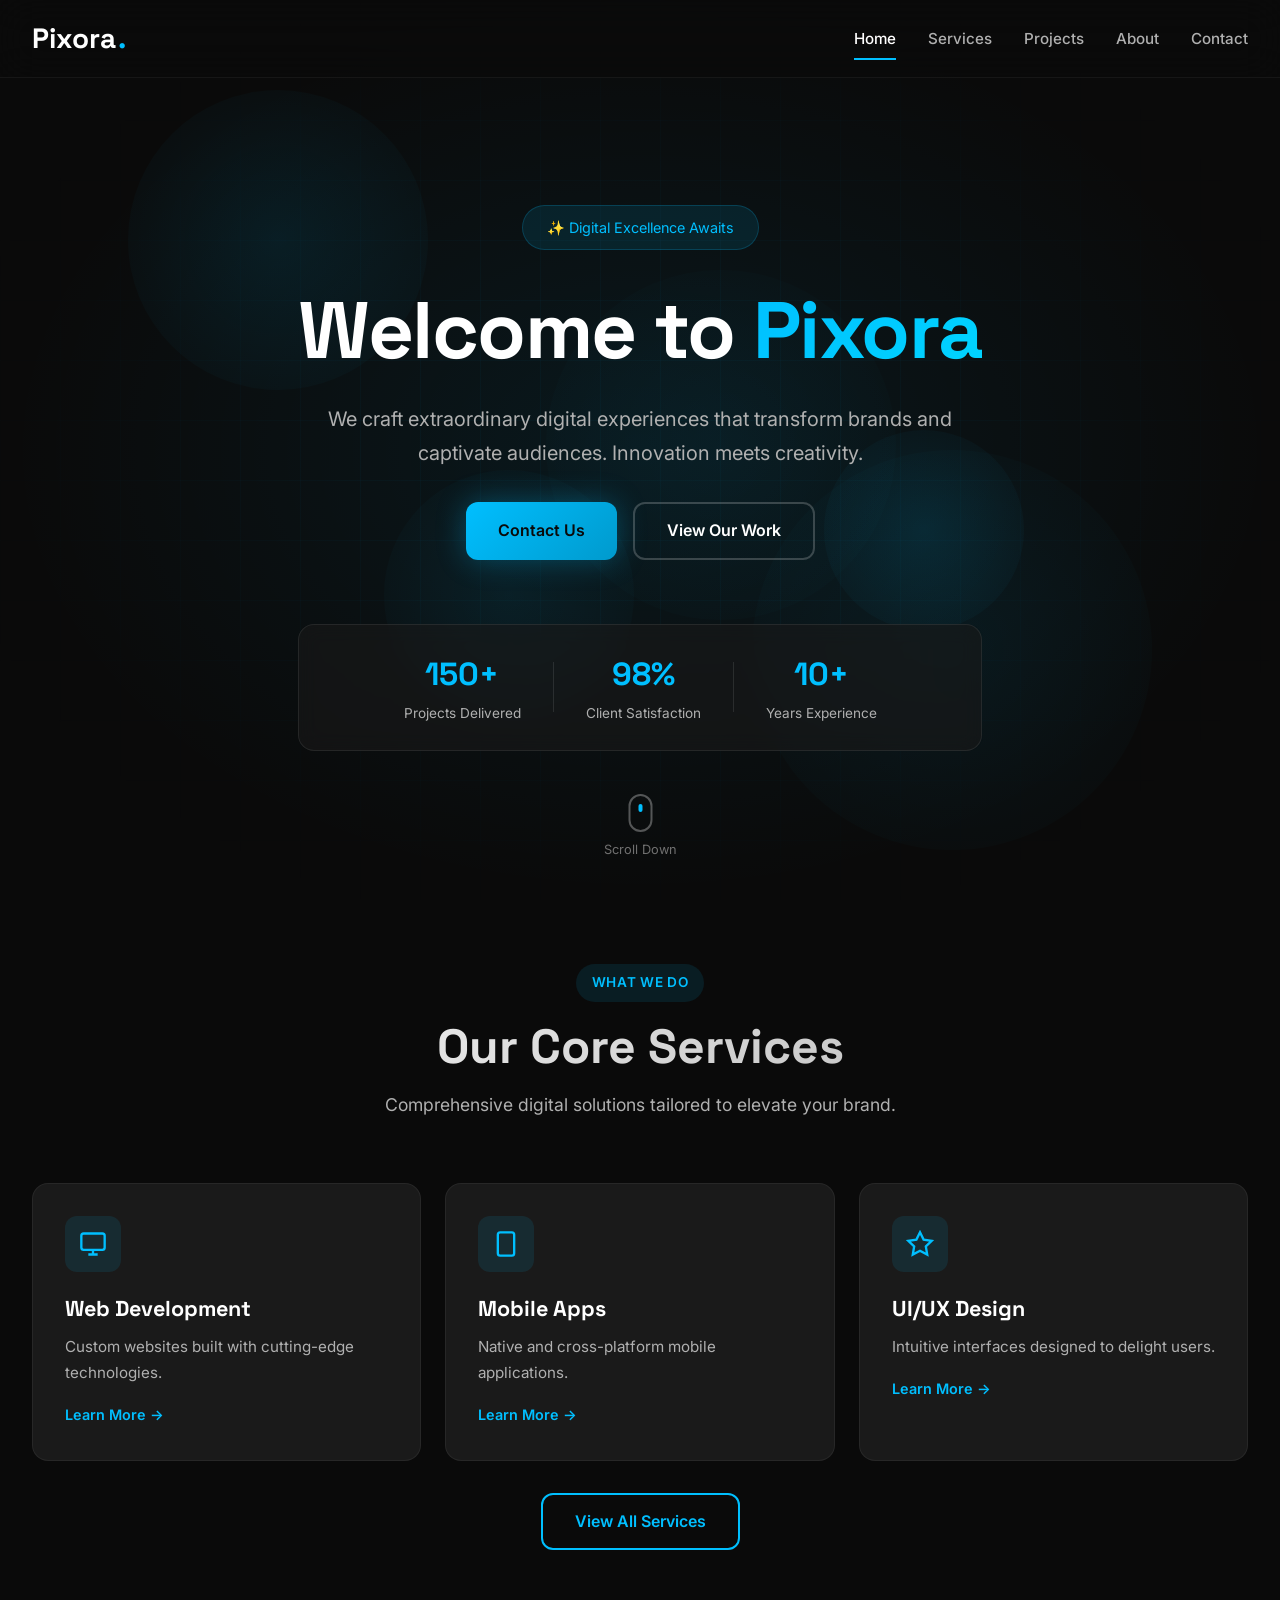
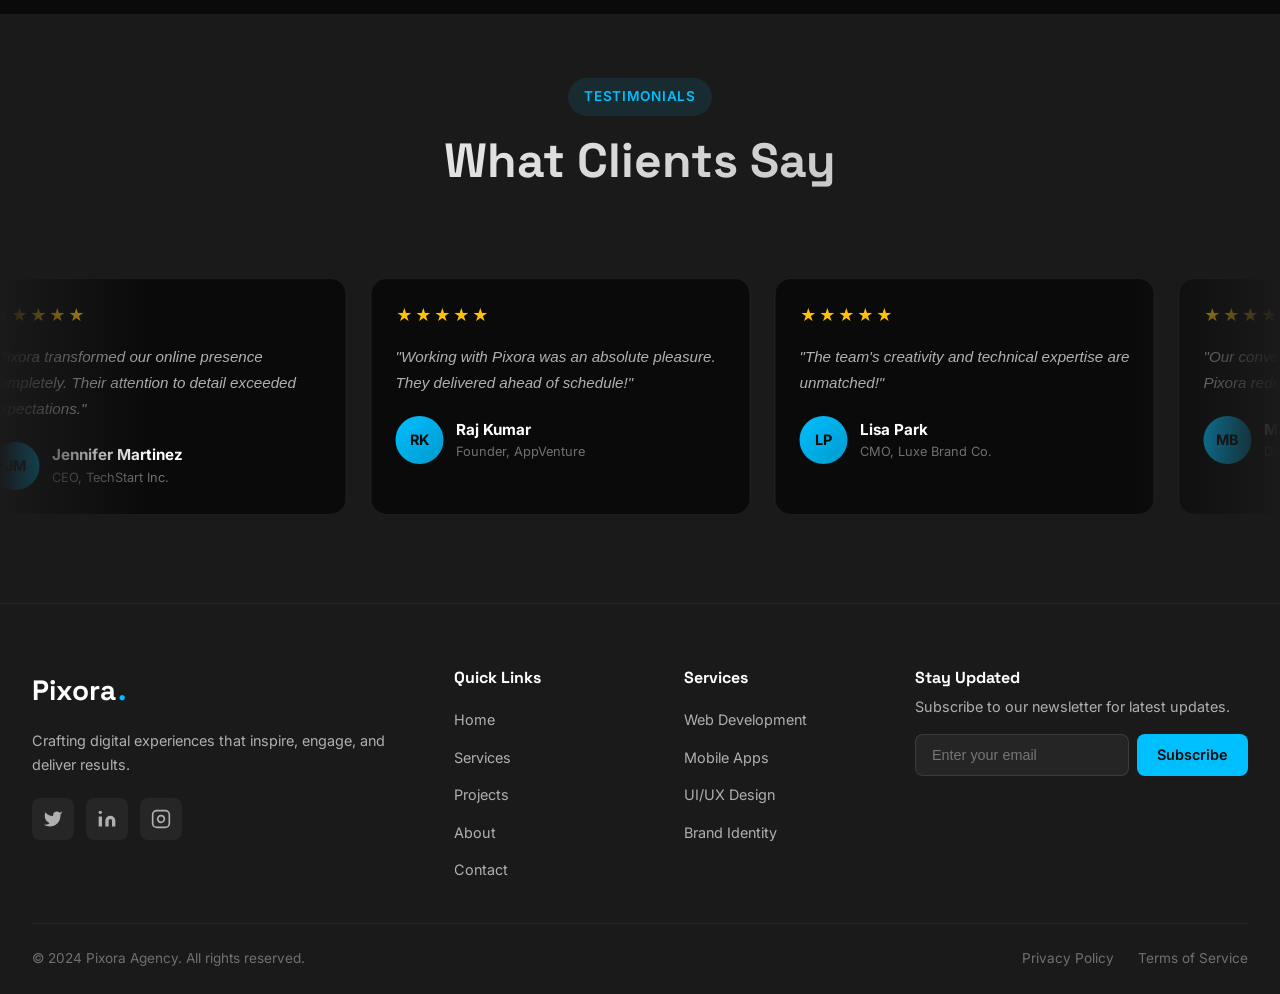
==== commit 13f6f341: "Update index.html" ====
--- a/index.html
+++ b/index.html
@@ -4,8 +4,314 @@
     <meta charset="UTF-8">
     <meta name="viewport" content="width=device-width, initial-scale=1.0">
     <title>Pixora - Digital Agency | Home</title>
-    <link rel="stylesheet" href="style.css">
     <link href="https://fonts.googleapis.com/css2?family=Inter:wght@300;400;500;600;700;800&family=Space+Grotesk:wght@400;500;600;700&display=swap" rel="stylesheet">
+    
+    <!-- ========== ALL CSS INLINE ========== -->
+    <style>
+        /* ===== CSS VARIABLES ===== */
+        :root {
+            --color-bg-primary: #0a0a0a;
+            --color-bg-secondary: #1a1a1a;
+            --color-bg-tertiary: #252525;
+            --color-text-primary: #ffffff;
+            --color-text-secondary: #b0b0b0;
+            --color-text-muted: #707070;
+            --color-accent: #00bfff;
+            --color-accent-hover: #009acd;
+            --color-accent-glow: rgba(0, 191, 255, 0.3);
+            --font-primary: 'Inter', sans-serif;
+            --font-display: 'Space Grotesk', sans-serif;
+            --radius-sm: 8px;
+            --radius-md: 12px;
+            --radius-lg: 16px;
+            --radius-xl: 24px;
+            --shadow-glow: 0 0 30px var(--color-accent-glow);
+        }
+
+        /* ===== RESET ===== */
+        *, *::before, *::after { margin: 0; padding: 0; box-sizing: border-box; }
+        html { scroll-behavior: smooth; font-size: 16px; }
+        body {
+            font-family: var(--font-primary);
+            background: var(--color-bg-primary);
+            color: var(--color-text-primary);
+            line-height: 1.6;
+            overflow-x: hidden;
+        }
+        ul { list-style: none; }
+        a { text-decoration: none; color: inherit; transition: color 0.2s ease; }
+        img { max-width: 100%; display: block; }
+        button { font-family: inherit; cursor: pointer; border: none; outline: none; background: transparent; }
+        .container { max-width: 1280px; margin: 0 auto; padding: 0 2rem; }
+
+        /* ===== TYPOGRAPHY ===== */
+        h1, h2, h3, h4, h5, h6 { font-family: var(--font-display); font-weight: 700; line-height: 1.2; }
+        .section-tag {
+            display: inline-block;
+            padding: 0.5rem 1rem;
+            background: rgba(0, 191, 255, 0.1);
+            color: var(--color-accent);
+            font-size: 0.85rem;
+            font-weight: 600;
+            letter-spacing: 0.05em;
+            text-transform: uppercase;
+            border-radius: 24px;
+            margin-bottom: 1rem;
+        }
+        .section-title {
+            font-size: clamp(2rem, 5vw, 3rem);
+            margin-bottom: 1rem;
+            background: linear-gradient(135deg, #ffffff 0%, #b0b0b0 100%);
+            -webkit-background-clip: text;
+            -webkit-text-fill-color: transparent;
+            background-clip: text;
+        }
+        .section-description { color: var(--color-text-secondary); font-size: 1.1rem; max-width: 600px; margin: 0 auto; }
+        .section-header { text-align: center; margin-bottom: 4rem; }
+
+        .highlight {
+            background: linear-gradient(135deg, var(--color-accent), #00d4ff);
+            -webkit-background-clip: text;
+            -webkit-text-fill-color: transparent;
+            background-clip: text;
+        }
+
+        /* ===== BUTTONS ===== */
+        .btn {
+            display: inline-flex;
+            align-items: center;
+            justify-content: center;
+            gap: 0.5rem;
+            padding: 14px 32px;
+            font-size: 1rem;
+            font-weight: 600;
+            border-radius: var(--radius-md);
+            transition: all 0.3s ease;
+        }
+        .btn-primary {
+            background: linear-gradient(135deg, var(--color-accent), var(--color-accent-hover));
+            color: var(--color-bg-primary);
+            box-shadow: var(--shadow-glow);
+        }
+        .btn-primary:hover { transform: translateY(-2px); box-shadow: 0 0 40px var(--color-accent-glow); }
+        .btn-secondary {
+            background: transparent;
+            color: var(--color-text-primary);
+            border: 2px solid rgba(255,255,255,0.2);
+        }
+        .btn-secondary:hover { border-color: var(--color-accent); color: var(--color-accent); transform: translateY(-2px); }
+        .btn-outline {
+            background: transparent;
+            color: var(--color-accent);
+            border: 2px solid var(--color-accent);
+        }
+        .btn-outline:hover { background: var(--color-accent); color: var(--color-bg-primary); }
+
+        /* ===== NAVBAR ===== */
+        .navbar {
+            position: fixed;
+            top: 0;
+            left: 0;
+            right: 0;
+            z-index: 1000;
+            padding: 1rem 0;
+            background: rgba(10, 10, 10, 0.8);
+            backdrop-filter: blur(20px);
+            -webkit-backdrop-filter: blur(20px);
+            border-bottom: 1px solid rgba(255,255,255,0.05);
+            transition: all 0.3s ease;
+        }
+        .navbar.scrolled { padding: 0.75rem 0; background: rgba(10,10,10,0.95); box-shadow: 0 4px 16px rgba(0,0,0,0.4); }
+        .nav-container { max-width: 1280px; margin: 0 auto; padding: 0 2rem; display: flex; align-items: center; justify-content: space-between; }
+
+        .logo { display: flex; align-items: center; gap: 2px; font-family: var(--font-display); font-size: 1.75rem; font-weight: 700; z-index: 1001; }
+        .logo-text { color: var(--color-text-primary); }
+        .logo-dot { color: var(--color-accent); }
+
+        .nav-links { display: flex; align-items: center; gap: 2rem; }
+        .nav-link { font-size: 0.95rem; font-weight: 500; color: var(--color-text-secondary); position: relative; padding: 0.5rem 0; transition: color 0.2s ease; }
+        .nav-link::after { content: ''; position: absolute; bottom: -4px; left: 0; width: 0; height: 2px; background: var(--color-accent); transition: width 0.3s ease; }
+        .nav-link:hover, .nav-link.active { color: var(--color-text-primary); }
+        .nav-link:hover::after, .nav-link.active::after { width: 100%; }
+
+        .mobile-menu-btn { display: none; width: 40px; height: 40px; position: relative; z-index: 1001; }
+        .hamburger, .hamburger::before, .hamburger::after { display: block; width: 24px; height: 2px; background: var(--color-text-primary); position: absolute; transition: all 0.3s ease; }
+        .hamburger { top: 50%; left: 50%; transform: translate(-50%, -50%); }
+        .hamburger::before { content: ''; top: -8px; }
+        .hamburger::after { content: ''; top: 8px; }
+        .mobile-menu-btn.active .hamburger { background: transparent; }
+        .mobile-menu-btn.active .hamburger::before { top: 0; transform: rotate(45deg); }
+        .mobile-menu-btn.active .hamburger::after { top: 0; transform: rotate(-45deg); }
+
+        /* ===== HERO SECTION ===== */
+        .hero-section {
+            min-height: 100vh;
+            display: flex;
+            align-items: center;
+            justify-content: center;
+            position: relative;
+            overflow: hidden;
+            padding: 120px 2rem 4rem;
+        }
+        .hero-background { position: absolute; inset: 0; z-index: 0; overflow: hidden; }
+        .animation-placeholder { position: relative; width: 100%; height: 100%; background: radial-gradient(ellipse at center, rgba(0,191,255,0.08) 0%, transparent 70%); }
+        .particle { position: absolute; border-radius: 50%; opacity: 0.6; animation: float 20s infinite ease-in-out; }
+        .particle-1 { width: 300px; height: 300px; background: radial-gradient(circle, rgba(0,191,255,0.15), transparent); top: 10%; left: 10%; }
+        .particle-2 { width: 400px; height: 400px; background: radial-gradient(circle, rgba(0,191,255,0.1), transparent); top: 50%; right: 10%; animation-delay: -5s; }
+        .particle-3 { width: 250px; height: 250px; background: radial-gradient(circle, rgba(0,191,255,0.12), transparent); bottom: 20%; left: 30%; animation-delay: -10s; }
+        .particle-4 { width: 350px; height: 350px; background: radial-gradient(circle, rgba(0,191,255,0.08), transparent); top: 30%; right: 30%; animation-delay: -15s; }
+        .particle-5 { width: 200px; height: 200px; background: radial-gradient(circle, rgba(0,191,255,0.18), transparent); bottom: 30%; right: 20%; animation-delay: -7s; }
+        .grid-lines { position: absolute; inset: 0; background-image: linear-gradient(rgba(0,191,255,0.03) 1px, transparent 1px), linear-gradient(90deg, rgba(0,191,255,0.03) 1px, transparent 1px); background-size: 60px 60px; mask-image: radial-gradient(ellipse at center, black 30%, transparent 80%); -webkit-mask-image: radial-gradient(ellipse at center, black 30%, transparent 80%); }
+        
+        @keyframes float {
+            0%, 100% { transform: translate(0,0) scale(1); }
+            25% { transform: translate(30px,-30px) scale(1.05); }
+            50% { transform: translate(-20px,20px) scale(0.95); }
+            75% { transform: translate(20px,10px) scale(1.02); }
+        }
+
+        .hero-content { position: relative; z-index: 1; text-align: center; max-width: 900px; }
+        .hero-badge { display: inline-block; padding: 10px 24px; background: rgba(0,191,255,0.1); border: 1px solid rgba(0,191,255,0.2); border-radius: 24px; font-size: 0.9rem; color: var(--color-accent); margin-bottom: 2rem; animation: fadeInUp 0.8s ease forwards; }
+        .hero-title { font-size: clamp(2.5rem, 7vw, 5rem); font-weight: 800; letter-spacing: -0.02em; margin-bottom: 1.5rem; animation: fadeInUp 0.8s ease 0.2s both; }
+        .hero-subtitle { font-size: clamp(1rem, 2vw, 1.25rem); color: var(--color-text-secondary); max-width: 650px; margin: 0 auto 2rem; line-height: 1.7; animation: fadeInUp 0.8s ease 0.4s both; }
+        .hero-buttons { display: flex; gap: 1rem; justify-content: center; flex-wrap: wrap; margin-bottom: 4rem; animation: fadeInUp 0.8s ease 0.6s both; }
+        .hero-stats { display: flex; align-items: center; justify-content: center; gap: 2rem; flex-wrap: wrap; padding: 1.5rem 2rem; background: rgba(26,26,26,0.6); border: 1px solid rgba(255,255,255,0.08); border-radius: 16px; backdrop-filter: blur(10px); animation: fadeInUp 0.8s ease 0.8s both; }
+        .stat-item { text-align: center; }
+        .stat-number { display: block; font-family: var(--font-display); font-size: 2rem; font-weight: 700; color: var(--color-accent); }
+        .stat-label { font-size: 0.85rem; color: var(--color-text-secondary); }
+        .stat-divider { width: 1px; height: 50px; background: rgba(255,255,255,0.1); }
+
+        .scroll-indicator { position: absolute; bottom: 40px; left: 50%; transform: translateX(-50%); display: flex; flex-direction: column; align-items: center; gap: 0.5rem; color: var(--color-text-muted); font-size: 0.8rem; animation: bounce 2s infinite; }
+        .mouse { width: 24px; height: 38px; border: 2px solid rgba(255,255,255,0.3); border-radius: 12px; position: relative; }
+        .mouse::before { content: ''; position: absolute; top: 8px; left: 50%; transform: translateX(-50%); width: 4px; height: 8px; background: var(--color-accent); border-radius: 2px; animation: scrollWheel 2s infinite; }
+        
+        @keyframes bounce { 0%, 100% { transform: translateX(-50%) translateY(0); } 50% { transform: translateX(-50%) translateY(10px); } }
+        @keyframes scrollWheel { 0% { opacity: 1; transform: translateX(-50%) translateY(0); } 100% { opacity: 0; transform: translateX(-50%) translateY(12px); } }
+        @keyframes fadeInUp { from { opacity: 0; transform: translateY(30px); } to { opacity: 1; transform: translateY(0); } }
+
+        /* ===== PREVIEW SECTION ===== */
+        .preview-section { padding: 4rem 0; background: var(--color-bg-primary); }
+        .mini-grid { grid-template-columns: repeat(auto-fit, minmax(320px, 1fr)) !important; }
+
+        /* ===== SERVICES SECTION ===== */
+        .services-section, .services-full-section { padding: 4rem 0; background: var(--color-bg-primary); }
+        .services-grid { display: grid; grid-template-columns: repeat(auto-fit, minmax(340px, 1fr)); gap: 1.5rem; }
+
+        .service-card {
+            background: var(--color-bg-secondary);
+            border: 1px solid rgba(255,255,255,0.06);
+            border-radius: var(--radius-lg);
+            padding: 2rem;
+            transition: all 0.3s ease;
+            position: relative;
+            overflow: hidden;
+        }
+        .service-card::before { content: ''; position: absolute; top: 0; left: 0; right: 0; height: 3px; background: linear-gradient(90deg, var(--color-accent), transparent); opacity: 0; transition: opacity 0.3s ease; }
+        .service-card:hover { transform: translateY(-8px); border-color: rgba(0,191,255,0.2); box-shadow: 0 8px 32px rgba(0,0,0,0.5), var(--shadow-glow); }
+        .service-card:hover::before { opacity: 1; }
+
+        .service-icon { width: 56px; height: 56px; display: flex; align-items: center; justify-content: center; background: rgba(0,191,255,0.1); border-radius: var(--radius-md); margin-bottom: 1.5rem; transition: all 0.3s ease; }
+        .service-icon svg { width: 28px; height: 28px; color: var(--color-accent); }
+        .service-card:hover .service-icon { background: var(--color-accent); }
+        .service-card:hover .service-icon svg { color: var(--color-bg-primary); }
+
+        .service-title { font-size: 1.35rem; margin-bottom: 0.75rem; }
+        .service-description { color: var(--color-text-secondary); font-size: 0.95rem; line-height: 1.7; margin-bottom: 1rem; }
+        .service-link { display: inline-flex; align-items: center; gap: 6px; color: var(--color-accent); font-weight: 600; font-size: 0.9rem; transition: gap 0.2s ease; }
+        .service-link:hover { gap: 12px; }
+
+        /* ===== TESTIMONIALS MARQUEE ===== */
+        .testimonials-section { padding: 4rem 0; background: var(--color-bg-secondary); overflow: hidden; }
+        .marquee-wrapper { overflow: hidden; padding: 1.5rem 0; position: relative; }
+        .marquee-wrapper::before, .marquee-wrapper::after { content: ''; position: absolute; top: 0; bottom: 0; width: 150px; z-index: 2; pointer-events: none; }
+        .marquee-wrapper::before { left: 0; background: linear-gradient(to right, var(--color-bg-secondary), transparent); }
+        .marquee-wrapper::after { right: 0; background: linear-gradient(to left, var(--color-bg-secondary), transparent); }
+        .marquee-track { display: flex; gap: 1.5rem; width: max-content; }
+        .testimonial-card { flex-shrink: 0; width: 380px; background: var(--color-bg-primary); border: 1px solid rgba(255,255,255,0.08); border-radius: var(--radius-lg); padding: 1.5rem; transition: all 0.3s ease; }
+        .testimonial-card:hover { border-color: rgba(0,191,255,0.3); box-shadow: 0 4px 16px rgba(0,0,0,0.4); }
+        .testimonial-stars { color: #ffc107; font-size: 1rem; margin-bottom: 1rem; letter-spacing: 2px; }
+        .testimonial-text { color: var(--color-text-secondary); font-size: 0.95rem; line-height: 1.7; margin-bottom: 1.25rem; font-style: italic; }
+        .testimonial-author { display: flex; align-items: center; gap: 0.75rem; }
+        .author-avatar { width: 48px; height: 48px; background: linear-gradient(135deg, var(--color-accent), var(--color-accent-hover)); border-radius: 50%; display: flex; align-items: center; justify-content: center; font-weight: 700; font-size: 0.9rem; color: var(--color-bg-primary); flex-shrink: 0; }
+        .author-info { display: flex; flex-direction: column; }
+        .author-info strong { font-size: 0.95rem; }
+        .author-info span { font-size: 0.8rem; color: var(--color-text-muted); }
+
+        /* ===== FOOTER ===== */
+        .footer { background: var(--color-bg-secondary); border-top: 1px solid rgba(255,255,255,0.06); padding: 4rem 0 1.5rem; }
+        .footer-grid { display: grid; grid-template-columns: 2fr 1fr 1fr 1.5fr; gap: 2.5rem; margin-bottom: 2.5rem; }
+        .footer-brand .logo { margin-bottom: 1rem; }
+        .footer-description { color: var(--color-text-secondary); font-size: 0.9rem; line-height: 1.7; margin-bottom: 1.25rem; }
+        .social-links { display: flex; gap: 0.75rem; }
+        .social-link { width: 42px; height: 42px; display: flex; align-items: center; justify-content: center; background: rgba(255,255,255,0.05); border-radius: var(--radius-sm); transition: all 0.3s ease; }
+        .social-link svg { width: 20px; height: 20px; color: var(--color-text-secondary); transition: color 0.2s ease; }
+        .social-link:hover { background: var(--color-accent); }
+        .social-link:hover svg { color: var(--color-bg-primary); }
+
+        .footer-links h4 { font-size: 1rem; margin-bottom: 1.25rem; }
+        .footer-links ul { display: flex; flex-direction: column; gap: 0.75rem; }
+        .footer-links a { color: var(--color-text-secondary); font-size: 0.9rem; transition: all 0.2s ease; }
+        .footer-links a:hover { color: var(--color-accent); padding-left: 6px; }
+
+        .footer-newsletter h4 { font-size: 1rem; margin-bottom: 0.5rem; }
+        .footer-newsletter p { color: var(--color-text-secondary); font-size: 0.9rem; margin-bottom: 1rem; }
+        .newsletter-form { display: flex; gap: 0.5rem; }
+        .newsletter-form input { flex: 1; padding: 12px 16px; background: rgba(255,255,255,0.05); border: 1px solid rgba(255,255,255,0.1); border-radius: var(--radius-sm); color: var(--color-text-primary); font-size: 0.9rem; }
+        .newsletter-form input:focus { outline: none; border-color: var(--color-accent); }
+        .newsletter-form button { padding: 12px 20px; background: var(--color-accent); color: var(--color-bg-primary); border-radius: var(--radius-sm); font-weight: 600; font-size: 0.9rem; transition: background 0.3s ease; }
+        .newsletter-form button:hover { background: var(--color-accent-hover); }
+
+        .footer-bottom { display: flex; align-items: center; justify-content: space-between; padding-top: 1.5rem; border-top: 1px solid rgba(255,255,255,0.06); }
+        .footer-bottom p { color: var(--color-text-muted); font-size: 0.85rem; }
+        .footer-bottom-links { display: flex; gap: 1.5rem; }
+        .footer-bottom-links a { color: var(--color-text-muted); font-size: 0.85rem; }
+        .footer-bottom-links a:hover { color: var(--color-accent); }
+
+        /* ===== BACK TO TOP ===== */
+        .back-to-top { position: fixed; bottom: 30px; right: 30px; width: 48px; height: 48px; background: var(--color-accent); color: var(--color-bg-primary); border-radius: 50%; display: flex; align-items: center; justify-content: center; box-shadow: var(--shadow-glow); opacity: 0; visibility: hidden; transform: translateY(20px); transition: all 0.3s ease; z-index: 999; }
+        .back-to-top.visible { opacity: 1; visibility: visible; transform: translateY(0); }
+        .back-to-top:hover { transform: translateY(-4px); box-shadow: 0 0 40px var(--color-accent-glow); }
+        .back-to-top svg { width: 24px; height: 24px; }
+
+        /* ===== RESPONSIVE ===== */
+        @media (max-width: 1024px) {
+            .footer-grid { grid-template-columns: 1fr 1fr; gap: 2rem; }
+        }
+
+        @media (max-width: 768px) {
+            .mobile-menu-btn { display: block; }
+            .nav-links { position: fixed; top: 0; right: -100%; width: 80%; max-width: 360px; height: 100vh; background: var(--color-bg-secondary); flex-direction: column; justify-content: center; align-items: center; gap: 2rem; padding: 2rem; transition: right 0.3s ease; box-shadow: 0 8px 32px rgba(0,0,0,0.5); }
+            .nav-links.active { right: 0; }
+            .nav-link { font-size: 1.25rem; }
+            
+            .hero-section { padding: 100px 1.5rem 3rem; }
+            .hero-stats { flex-direction: column; gap: 1rem; }
+            .stat-divider { width: 50px; height: 1px; }
+            
+            .services-grid { grid-template-columns: 1fr; }
+            
+            .footer-grid { grid-template-columns: 1fr; text-align: center; }
+            .social-links { justify-content: center; }
+            .footer-bottom { flex-direction: column; gap: 1rem; text-align: center; }
+            
+            .testimonial-card { width: 300px; }
+        }
+
+        @media (max-width: 480px) {
+            html { font-size: 14px; }
+            .container { padding: 0 1rem; }
+            .btn { padding: 12px 24px; font-size: 0.9rem; }
+            .hero-buttons { flex-direction: column; width: 100%; }
+            .hero-buttons .btn { width: 100%; }
+            .newsletter-form { flex-direction: column; }
+            .testimonial-card { width: 260px; padding: 1.25rem; }
+            .back-to-top { bottom: 20px; right: 20px; width: 42px; height: 42px; }
+        }
+
+        @media (prefers-reduced-motion: reduce) {
+            *, *::before, *::after { animation-duration: 0.01ms !important; animation-iteration-count: 1 !important; transition-duration: 0.01ms !important; }
+        }
+    </style>
 </head>
 <body>
 
@@ -75,39 +381,37 @@
         </div>
     </section>
 
-    <!-- ========== SERVICES PREVIEW (Mini) ========== -->
+    <!-- ========== SERVICES PREVIEW ========== -->
     <section class="preview-section">
         <div class="container">
             <div class="section-header">
                 <span class="section-tag">What We Do</span>
                 <h2 class="section-title">Our Core Services</h2>
-                <p class="section-description">
-                    Comprehensive digital solutions tailored to elevate your brand.
-                </p>
+                <p class="section-description">Comprehensive digital solutions tailored to elevate your brand.</p>
             </div>
             <div class="services-grid mini-grid">
                 <div class="service-card">
                     <div class="service-icon">
                         <svg viewBox="0 0 24 24" fill="none" stroke="currentColor" stroke-width="2"><rect x="2" y="3" width="20" height="14" rx="2"/><line x1="8" y1="21" x2="16" y2="21"/><line x1="12" y1="17" x2="12" y2="21"/></svg>
                     </div>
-                    <h3>Web Development</h3>
-                    <p>Custom websites built with cutting-edge technologies.</p>
+                    <h3 class="service-title">Web Development</h3>
+                    <p class="service-description">Custom websites built with cutting-edge technologies.</p>
                     <a href="services.html" class="service-link">Learn More →</a>
                 </div>
                 <div class="service-card">
                     <div class="service-icon">
                         <svg viewBox="0 0 24 24" fill="none" stroke="currentColor" stroke-width="2"><rect x="5" y="2" width="14" height="20" rx="2"/><line x1="12" y1="18" x2="12.01" y2="18"/></svg>
                     </div>
-                    <h3>Mobile Apps</h3>
-                    <p>Native and cross-platform mobile applications.</p>
+                    <h3 class="service-title">Mobile Apps</h3>
+                    <p class="service-description">Native and cross-platform mobile applications.</p>
                     <a href="services.html" class="service-link">Learn More →</a>
                 </div>
                 <div class="service-card">
                     <div class="service-icon">
                         <svg viewBox="0 0 24 24" fill="none" stroke="currentColor" stroke-width="2"><polygon points="12 2 15.09 8.26 22 9.27 17 14.14 18.18 21.02 12 17.77 5.82 21.02 7 14.14 2 9.27 8.91 8.26 12 2"/></svg>
                     </div>
-                    <h3>UI/UX Design</h3>
-                    <p>Intuitive interfaces designed to delight users.</p>
+                    <h3 class="service-title">UI/UX Design</h3>
+                    <p class="service-description">Intuitive interfaces designed to delight users.</p>
                     <a href="services.html" class="service-link">Learn More →</a>
                 </div>
             </div>
@@ -247,7 +551,7 @@
                 <div class="footer-newsletter">
                     <h4>Stay Updated</h4>
                     <p>Subscribe to our newsletter for latest updates.</p>
-                    <form class="newsletter-form" onsubmit="event.preventDefault(); alert('Thank you!');">
+                    <form class="newsletter-form" onsubmit="event.preventDefault(); alert('Thank you for subscribing!'); this.reset();">
                         <input type="email" placeholder="Enter your email" required>
                         <button type="submit">Subscribe</button>
                     </form>
@@ -263,10 +567,158 @@
         </div>
     </footer>
 
+    <!-- Back to Top Button -->
     <button class="back-to-top" id="backToTop" aria-label="Back to top">
         <svg viewBox="0 0 24 24" fill="none" stroke="currentColor" stroke-width="2"><polyline points="18 15 12 9 6 15"/></svg>
     </button>
 
-    <script src="script.js"></script>
+    <!-- ========== ALL JAVASCRIPT INLINE ========== -->
+    <script>
+        // ===== PIXORA MAIN JAVASCRIPT =====
+        document.addEventListener('DOMContentLoaded', () => {
+            initNavbar();
+            initMobileMenu();
+            initMarquee();
+            initBackToTop();
+            initScrollAnimations();
+        });
+
+        // ===== STICKY NAVBAR =====
+        function initNavbar() {
+            const navbar = document.getElementById('navbar');
+            if (!navbar) return;
+            
+            function checkScroll() {
+                if (window.scrollY > 50) {
+                    navbar.classList.add('scrolled');
+                } else {
+                    navbar.classList.remove('scrolled');
+                }
+            }
+            
+            checkScroll();
+            let ticking = false;
+            window.addEventListener('scroll', function() {
+                if (!ticking) {
+                    requestAnimationFrame(function() {
+                        checkScroll();
+                        ticking = false;
+                    });
+                    ticking = true;
+                }
+            }, { passive: true });
+        }
+
+        // ===== MOBILE MENU =====
+        function initMobileMenu() {
+            const btn = document.getElementById('mobileMenuBtn');
+            const navLinks = document.getElementById('navLinks');
+            if (!btn || !navLinks) return;
+
+            btn.addEventListener('click', function() {
+                btn.classList.toggle('active');
+                navLinks.classList.toggle('active');
+                document.body.style.overflow = navLinks.classList.contains('active') ? 'hidden' : '';
+            });
+
+            navLinks.querySelectorAll('.nav-link').forEach(function(link) {
+                link.addEventListener('click', function() {
+                    btn.classList.remove('active');
+                    navLinks.classList.remove('active');
+                    document.body.style.overflow = '';
+                });
+            });
+
+            document.addEventListener('click', function(e) {
+                if (!navLinks.contains(e.target) && !btn.contains(e.target)) {
+                    btn.classList.remove('active');
+                    navLinks.classList.remove('active');
+                    document.body.style.overflow = '';
+                }
+            });
+        }
+
+        // ===== TESTIMONIALS MARQUEE =====
+        function initMarquee() {
+            const track = document.getElementById('marqueeTrack');
+            if (!track) return;
+
+            var speed = 0.5;
+            var pos = 0;
+            var paused = false;
+
+            // Duplicate content for seamless loop
+            track.innerHTML += track.innerHTML;
+
+            function animate() {
+                if (!paused) {
+                    pos -= speed;
+                    if (Math.abs(pos) >= track.scrollWidth / 2) {
+                        pos = 0;
+                    }
+                    track.style.transform = 'translateX(' + pos + 'px)';
+                }
+                requestAnimationFrame(animate);
+            }
+
+            animate();
+
+            // Pause on hover
+            var wrapper = track.parentElement;
+            wrapper.addEventListener('mouseenter', function() { paused = true; });
+            wrapper.addEventListener('mouseleave', function() { paused = false; });
+            
+            // Pause when tab is not visible
+            document.addEventListener('visibilitychange', function() {
+                paused = document.hidden;
+            });
+        }
+
+        // ===== BACK TO TOP =====
+        function initBackToTop() {
+            var btn = document.getElementById('backToTop');
+            if (!btn) return;
+
+            window.addEventListener('scroll', function() {
+                if (window.scrollY > 400) {
+                    btn.classList.add('visible');
+                } else {
+                    btn.classList.remove('visible');
+                }
+            }, { passive: true });
+
+            btn.addEventListener('click', function() {
+                window.scrollTo({ top: 0, behavior: 'smooth' });
+            });
+        }
+
+        // ===== SCROLL ANIMATIONS =====
+        function initScrollAnimations() {
+            var elements = document.querySelectorAll('.service-card, .testimonial-card, .section-header');
+            if (!elements.length) return;
+
+            elements.forEach(function(el) {
+                el.style.opacity = '0';
+                el.style.transform = 'translateY(30px)';
+                el.style.transition = 'opacity 0.6s ease, transform 0.6s ease';
+            });
+
+            var observer = new IntersectionObserver(function(entries) {
+                entries.forEach(function(entry, index) {
+                    if (entry.isIntersecting) {
+                        setTimeout(function() {
+                            entry.target.style.opacity = '1';
+                            entry.target.style.transform = 'translateY(0)';
+                        }, index * 100);
+                        observer.unobserve(entry.target);
+                    }
+                });
+            }, { threshold: 0.1, rootMargin: '0px 0px -50px 0px' });
+
+            elements.forEach(function(el) {
+                observer.observe(el);
+            });
+        }
+    </script>
 </body>
 </html>
